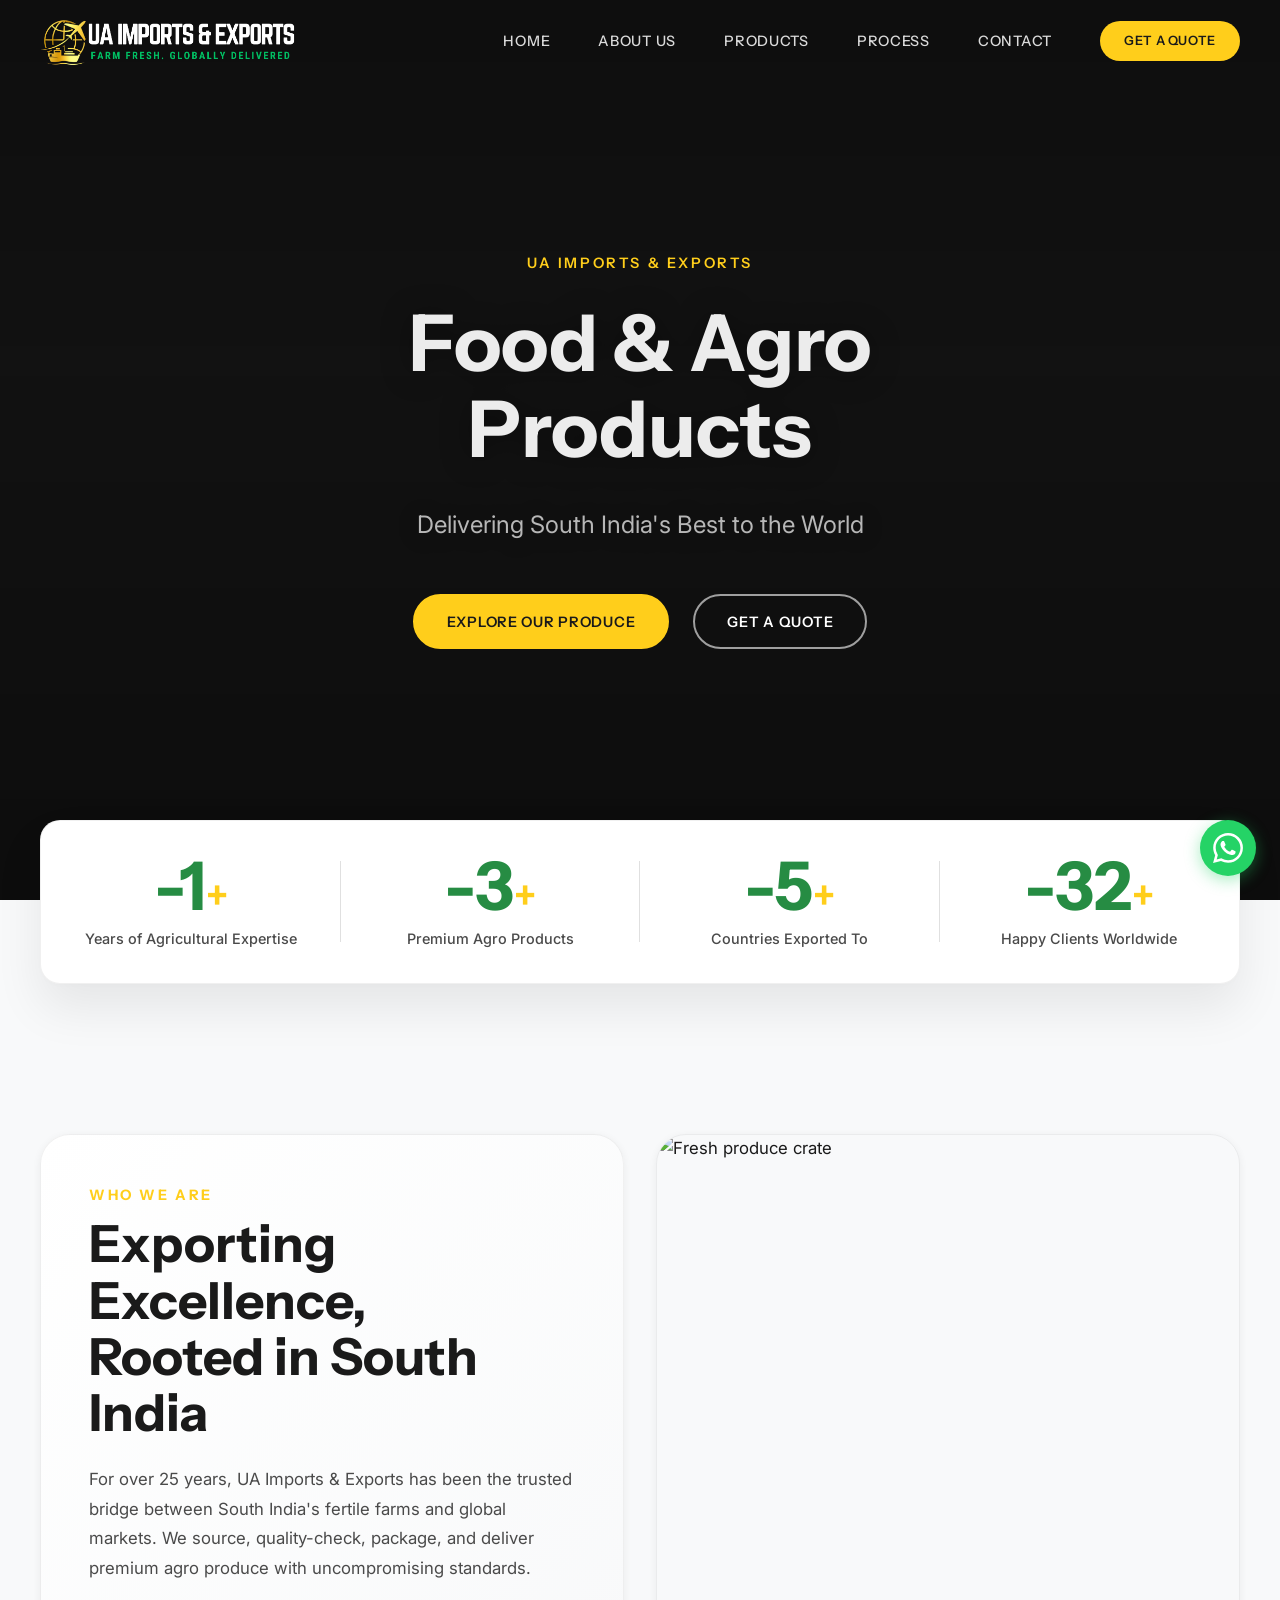
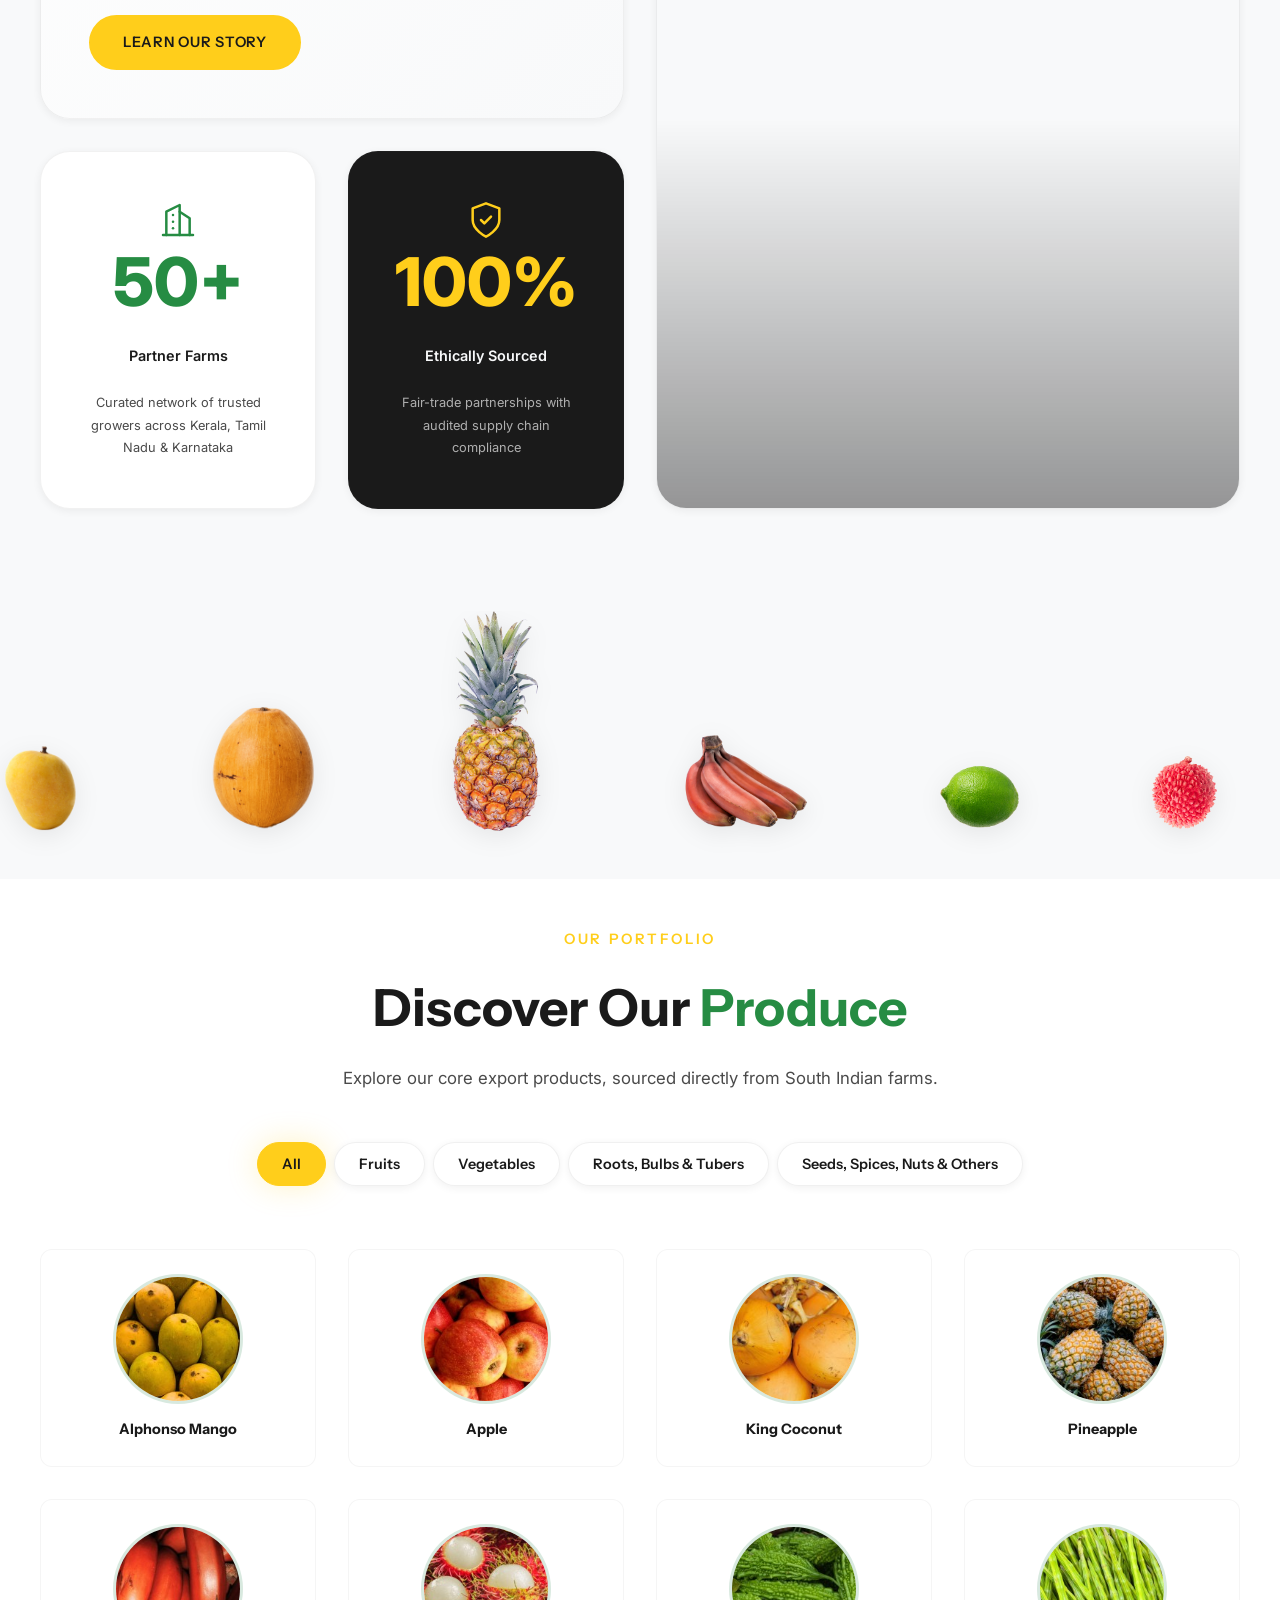
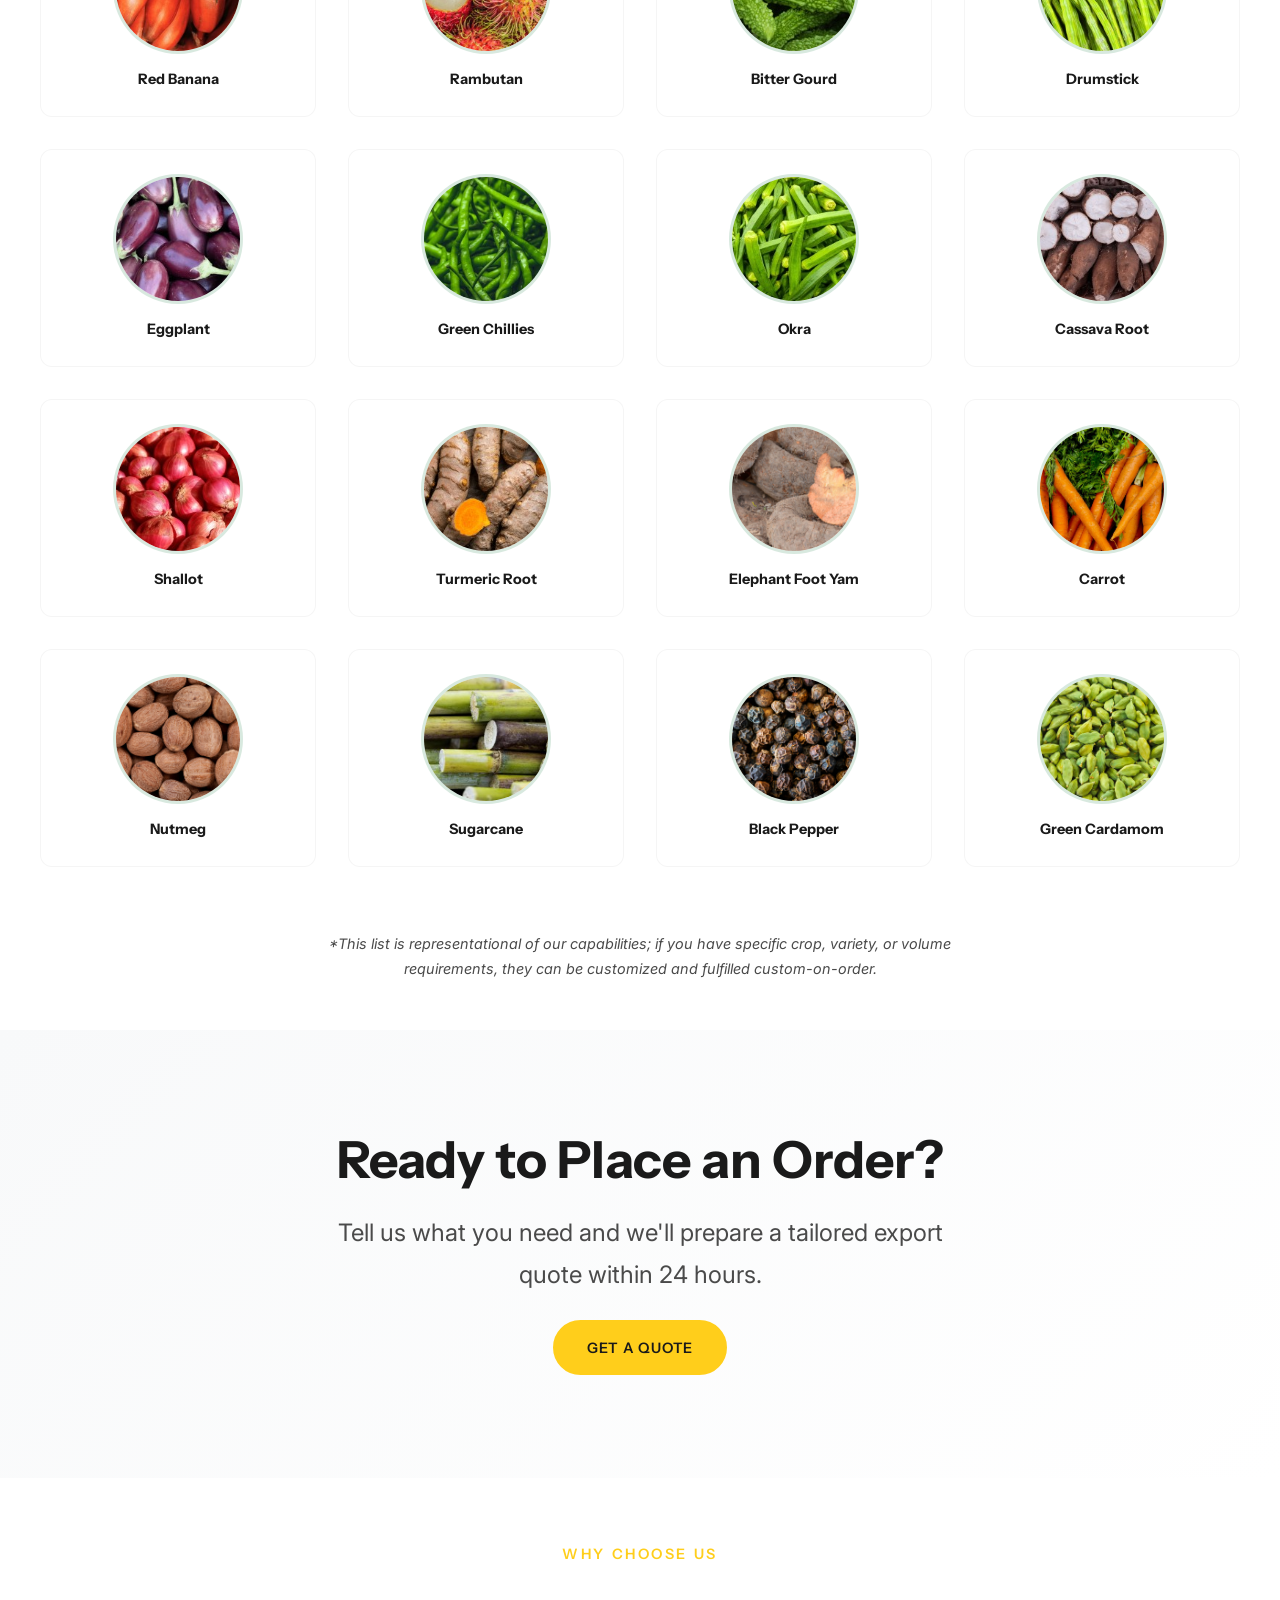
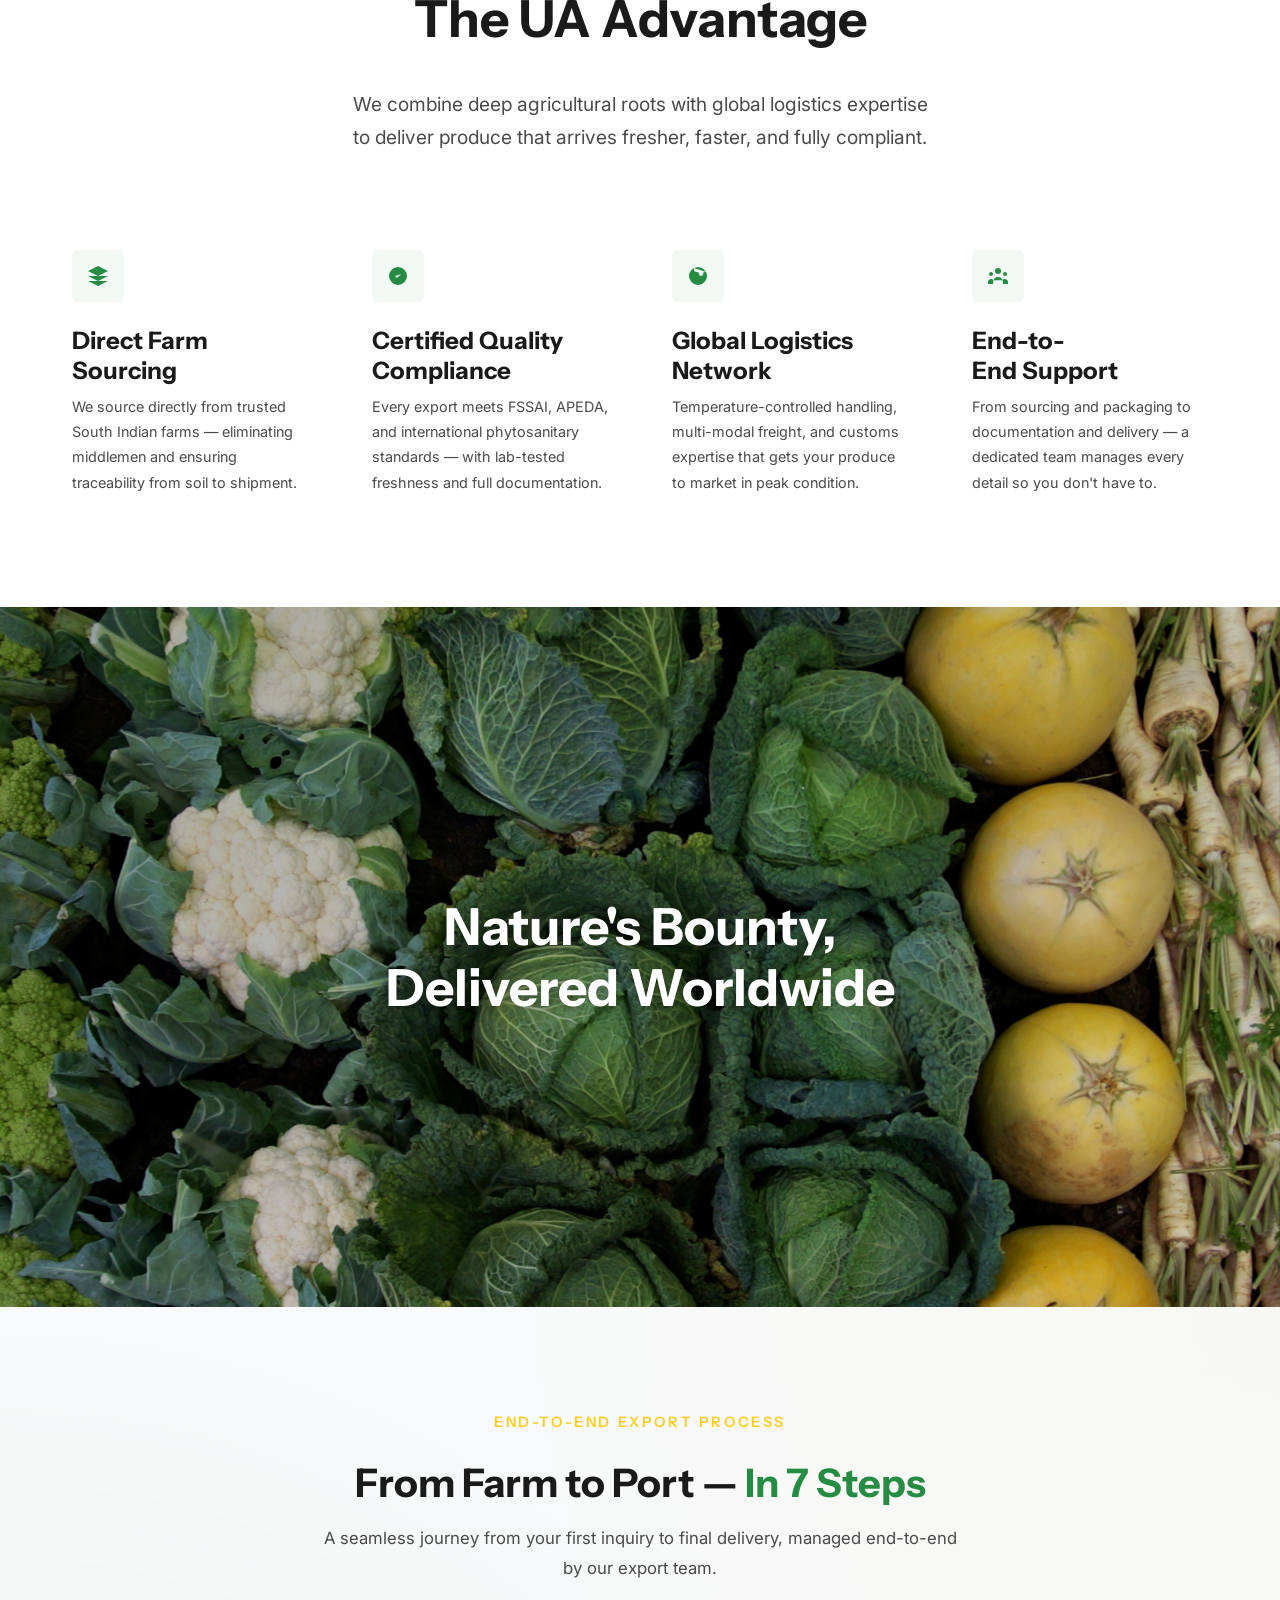
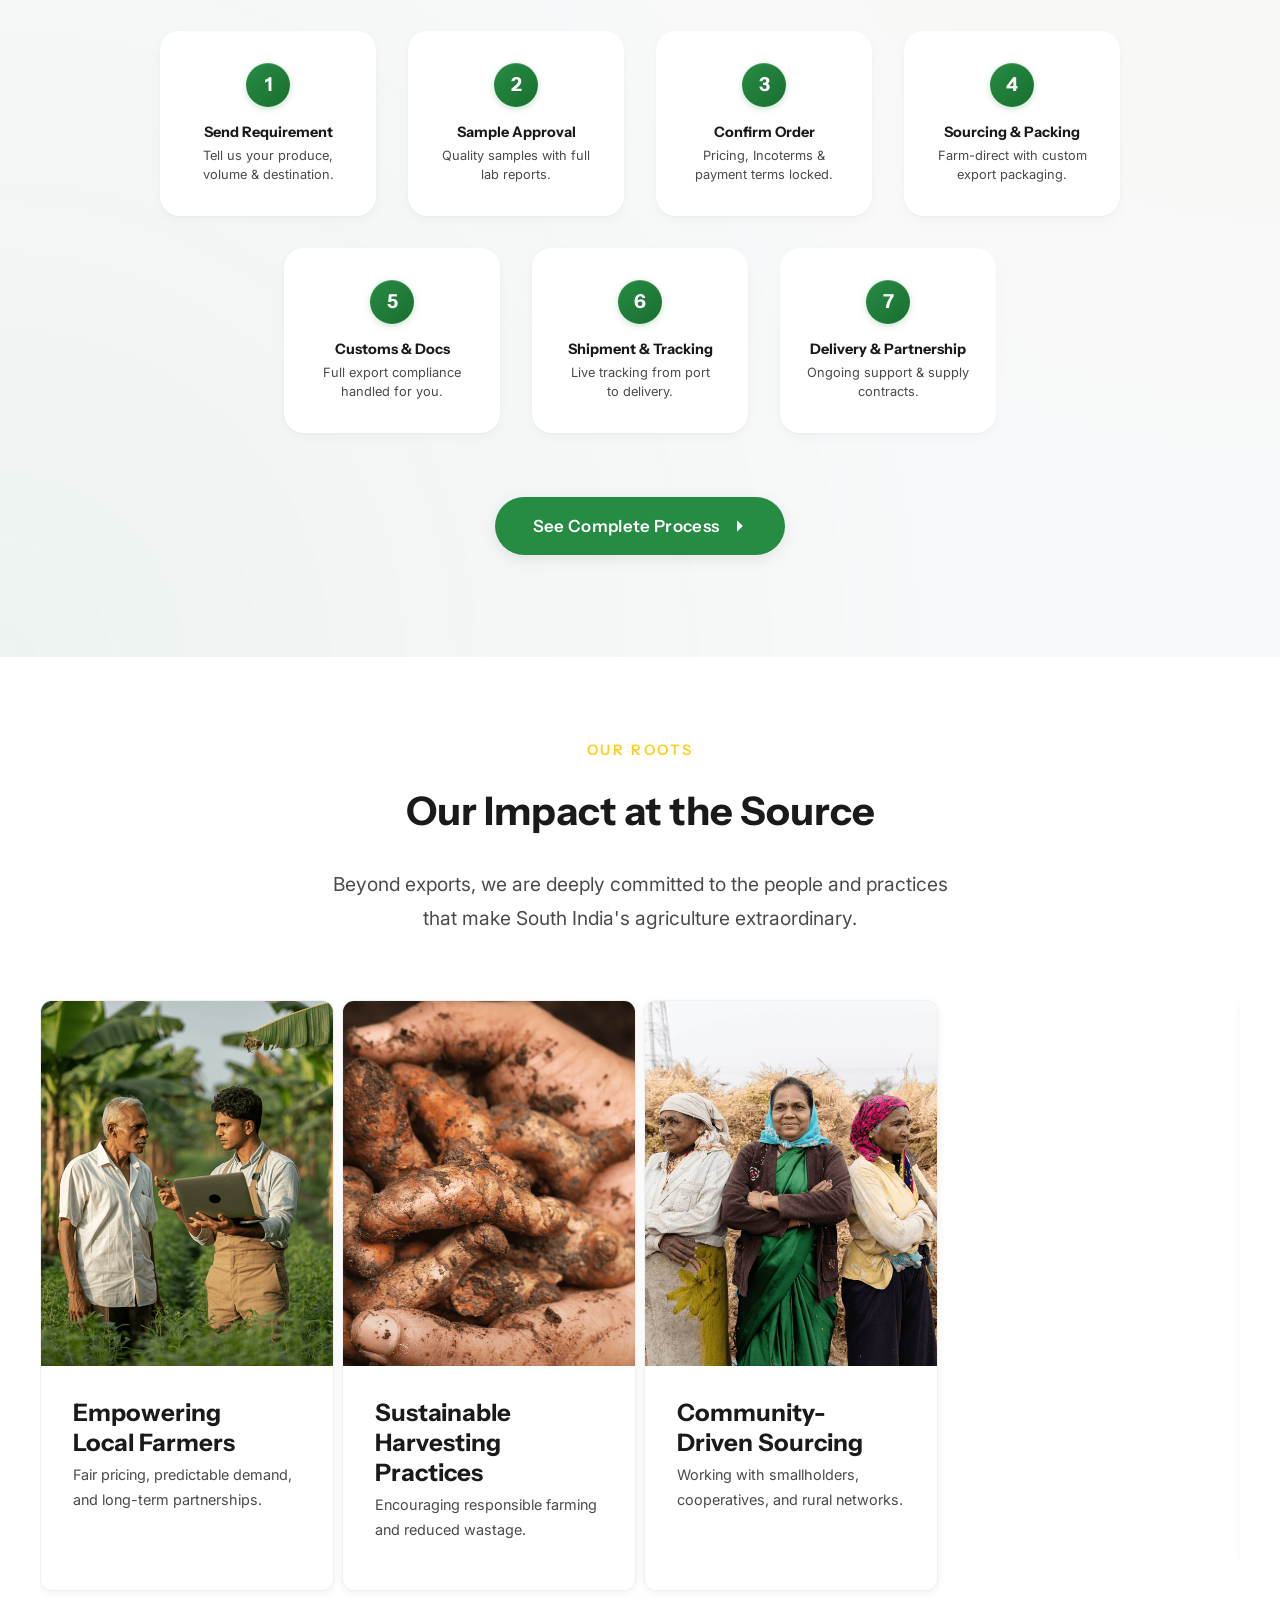
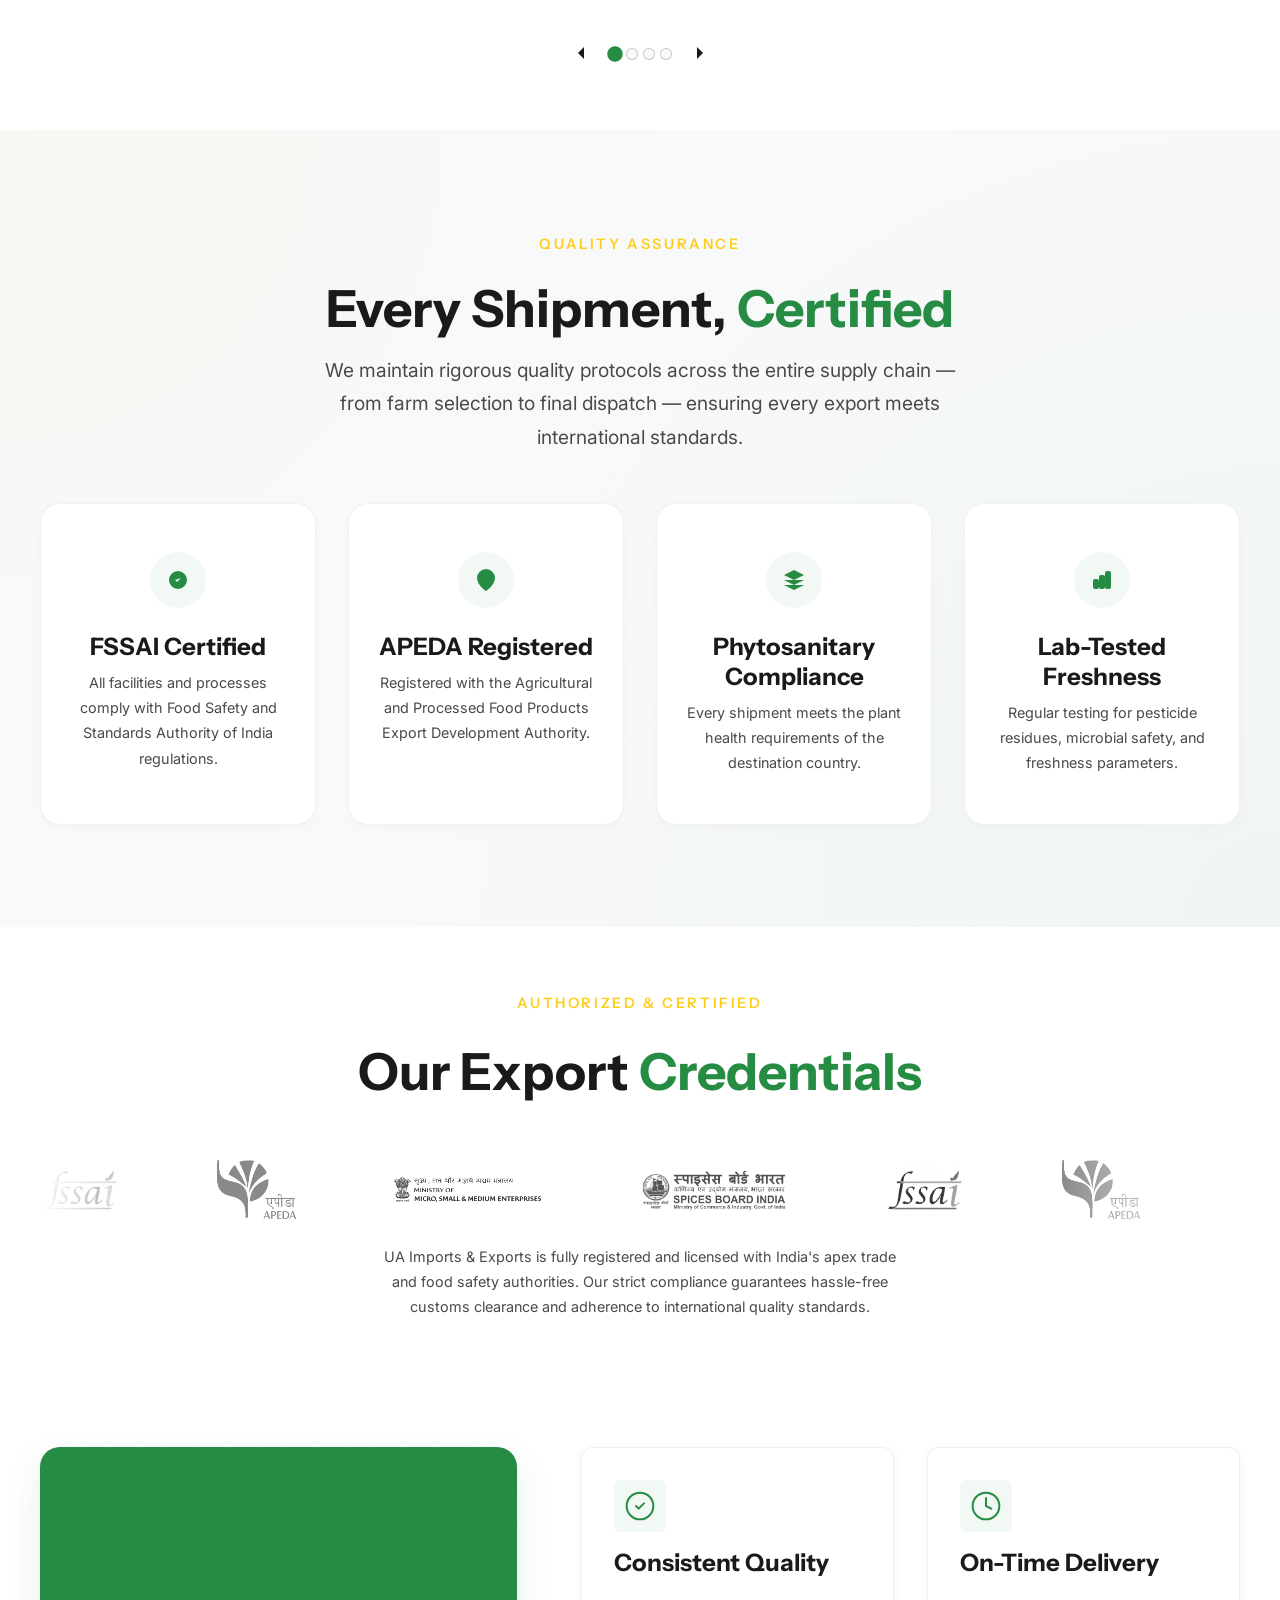
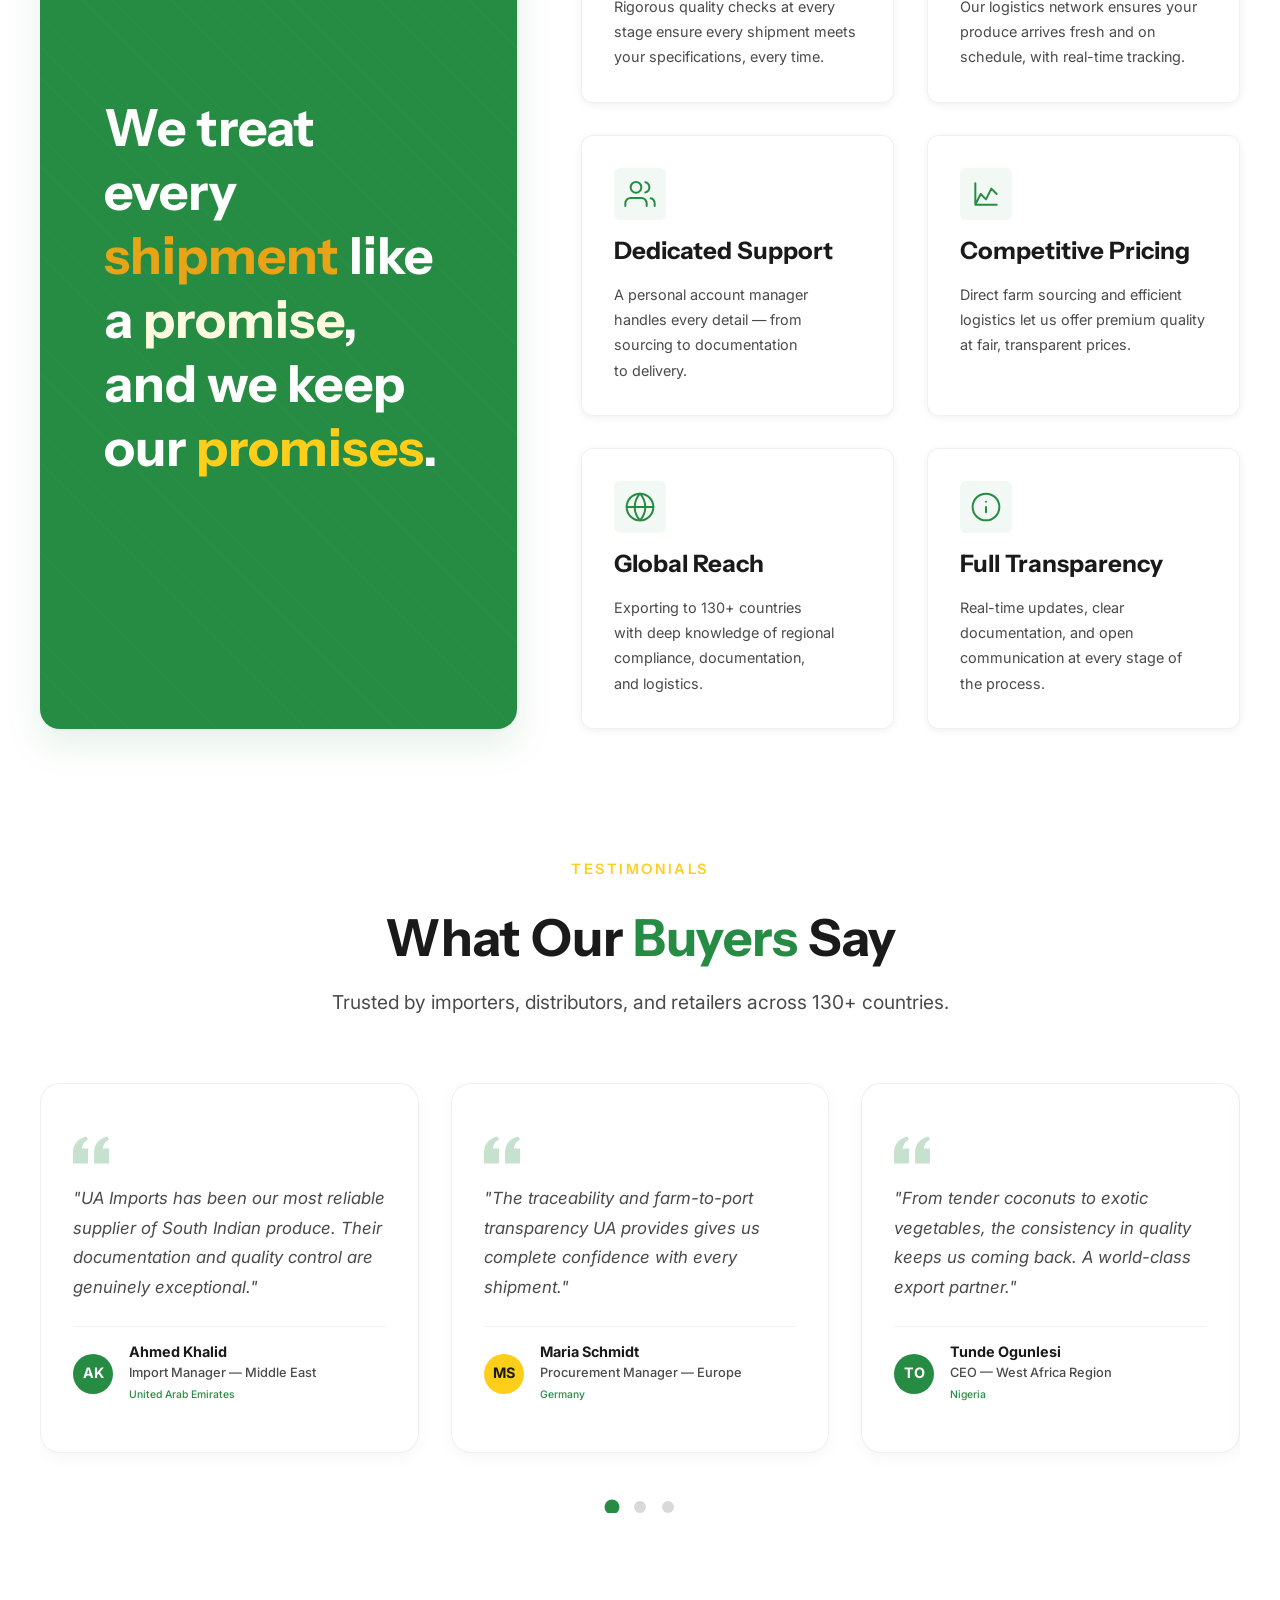
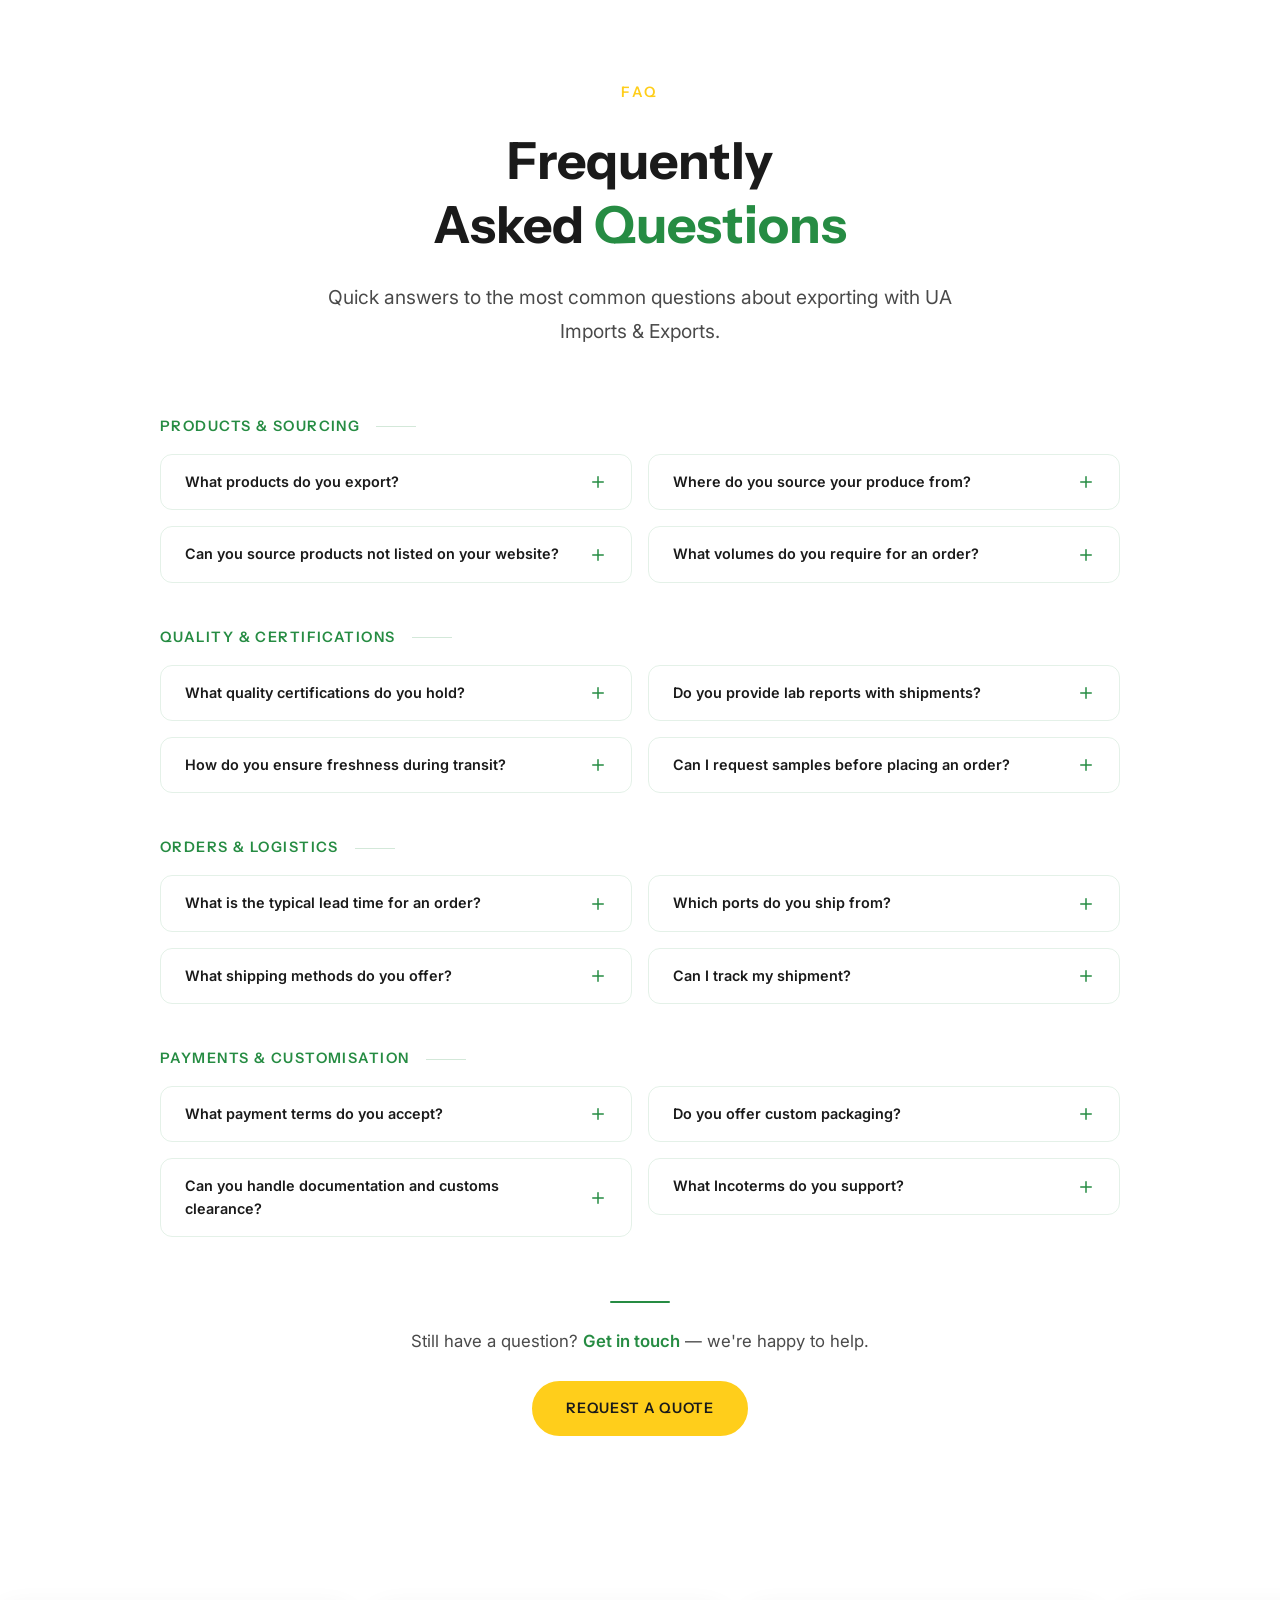
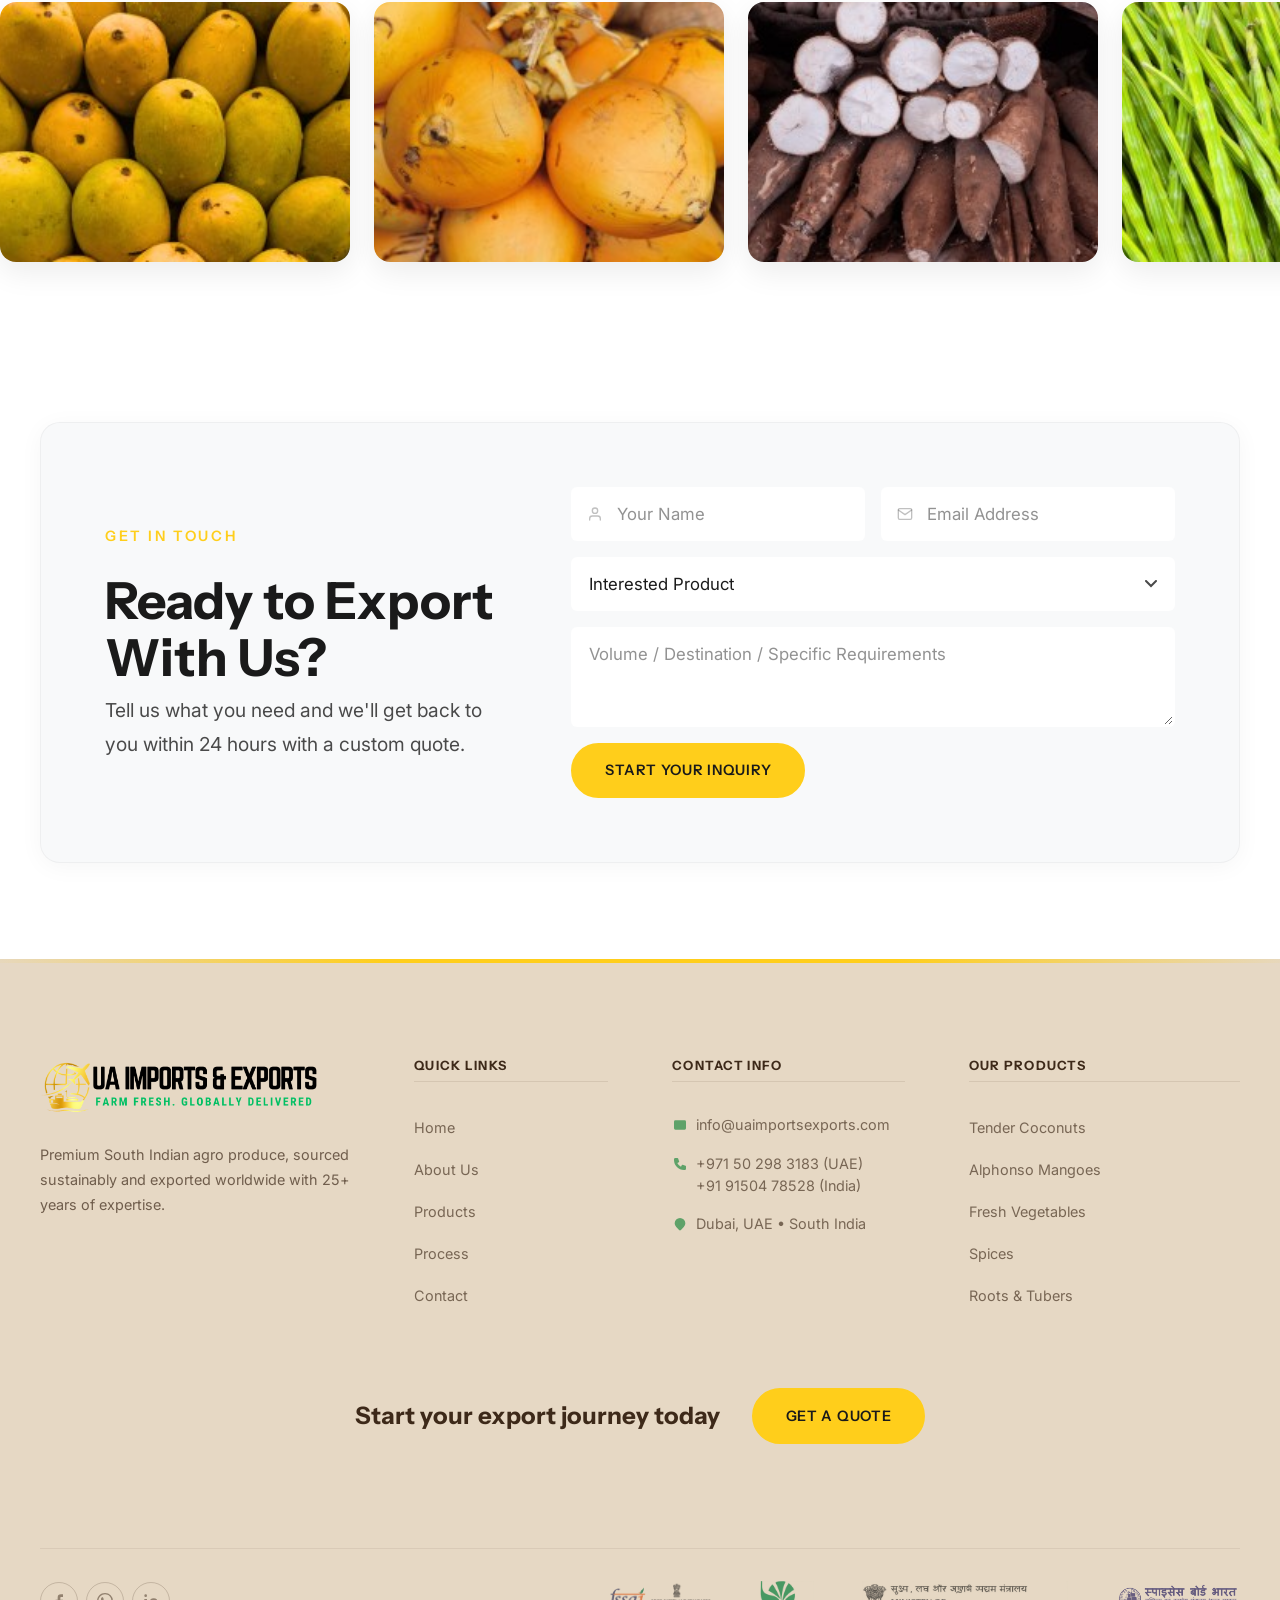
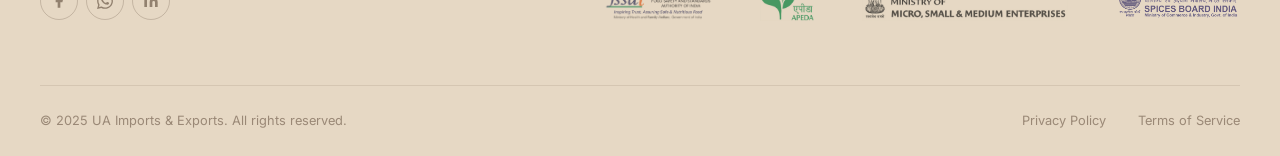
==== index.html @ 5ddc9fc9 "Add new bento section hero images and update copywriting/alt tags in index.html storytelling section" ====
<!DOCTYPE html>
<html lang="en">
<head>
  <meta charset="UTF-8">
  <meta name="viewport" content="width=device-width, initial-scale=1.0">
  <meta http-equiv="X-UA-Compatible" content="ie=edge">

  <!-- SEO Meta -->
  <title>UA Imports & Exports — Farm Fresh. Globally Delivered.</title>
  <meta name="description" content="Delivering South India's finest agro produce to the world. Premium Tender Coconuts, Cassava, Alphonso Mangoes, Drumsticks, and Shallots — FSSAI & APEDA compliant, export-ready.">
  <meta name="keywords" content="agro exports, Indian produce, tender coconuts, cassava, alphonso mangoes, drumsticks, shallots, FSSAI, APEDA, export, import, South India">
  <meta name="author" content="UA Imports & Exports">
  <meta name="robots" content="index, follow">

  <!-- Open Graph -->
  <meta property="og:type" content="website">
  <meta property="og:title" content="UA Imports & Exports — Farm Fresh. Globally Delivered.">
  <meta property="og:description" content="Delivering South India's finest agro produce to the world. FSSAI & APEDA compliant sourcing of Tender Coconuts, Cassava, Mangoes, and more.">
  <meta property="og:image" content="assets/images/Preview%20Images/index-preview.png">
  <meta property="og:url" content="https://www.uaimportsexports.com">
  <meta property="og:site_name" content="UA Imports & Exports">

  <!-- Favicon -->
  <link rel="icon" type="image/svg+xml" href="assets/images/favicon.svg">
  <link rel="alternate icon" type="image/png" href="assets/images/logo/logo-symbol.png">

  <!-- Google Fonts -->
  <link rel="preconnect" href="https://fonts.googleapis.com">
  <link rel="preconnect" href="https://fonts.gstatic.com" crossorigin>
  <link href="https://fonts.googleapis.com/css2?family=Instrument+Sans:ital,wght@0,400;0,500;0,600;0,700;1,400;1,500;1,600;1,700&family=Inter:wght@300;400;500;600;700;800&display=swap" rel="stylesheet">

  <!-- CSS (consolidated for performance) -->
  <link rel="stylesheet" href="css/styles.css">

</head>
<body>

  <!-- ============================================================
       SECTION 1: Navigation
       ============================================================ -->
  <nav class="navbar" id="navbar" role="navigation" aria-label="Main Navigation">
    <div class="navbar__inner">
      <!-- Logo -->
      <a href="index.html" class="navbar__logo" aria-label="UA Imports & Exports — Home">
        <img src="assets/images/logo/UA Imports & Exports Header Logo.png" alt="UA Imports & Exports Logo" class="navbar__logo-img" width="48" height="48">
      </a>

      <!-- Desktop Nav Links & CTA -->
      <div class="navbar__links">
        <a href="index.html" class="navbar__link active">Home</a>
        <a href="about.html" class="navbar__link">About Us</a>
        <a href="products.html" class="navbar__link">Products</a>
        <a href="process.html" class="navbar__link">Process</a>
        <a href="contact.html" class="navbar__link">Contact</a>
        <a href="contact.html" class="navbar__cta">Get A Quote</a>
      </div>

      <!-- Hamburger -->
      <button class="navbar__hamburger" id="navbar-hamburger" aria-label="Toggle Menu" aria-expanded="false">
        <span></span>
        <span></span>
        <span></span>
      </button>
    </div>

    <!-- Mobile Overlay -->
    <div class="navbar__mobile-overlay" id="navbar-mobile-overlay">
      <a href="index.html" class="navbar__link active">Home</a>
      <a href="about.html" class="navbar__link">About Us</a>
      <a href="products.html" class="navbar__link">Products</a>
      <a href="process.html" class="navbar__link">Process</a>
      <a href="contact.html" class="navbar__link">Contact</a>
      <a href="contact.html" class="navbar__cta">Get A Quote</a>
    </div>
  </nav>

  <!-- ============================================================
       SECTION: Cinematic Hero
       ============================================================ -->
  <section class="hero" id="hero" aria-label="Hero">
    <div class="hero__video-container">
      <video class="hero__video" muted playsinline aria-hidden="true" preload="auto">
        <source src="assets/videos/hero/Alphonso Mango.mp4" type="video/mp4">
      </video>
      <video class="hero__video" muted playsinline aria-hidden="true" preload="auto">
        <source src="assets/videos/hero/Cassava Root.mp4" type="video/mp4">
      </video>
      <video class="hero__video" muted playsinline aria-hidden="true" preload="auto">
        <source src="assets/videos/hero/King Tender Coconut.mp4" type="video/mp4">
      </video>
      <video class="hero__video" muted playsinline aria-hidden="true" preload="auto">
        <source src="assets/videos/hero/Shallots.mp4" type="video/mp4">
      </video>
      <video class="hero__video" muted playsinline aria-hidden="true" preload="auto">
        <source src="assets/videos/hero/Spices.mp4" type="video/mp4">
      </video>
      <video class="hero__video" muted playsinline aria-hidden="true" preload="auto">
        <source src="assets/videos/hero/Coffee Beans.mp4" type="video/mp4">
      </video>
      <video class="hero__video" muted playsinline aria-hidden="true" preload="auto">
        <source src="assets/videos/hero/Oranges.mp4" type="video/mp4">
      </video>
      <video class="hero__video" muted playsinline aria-hidden="true" preload="auto">
        <source src="assets/videos/hero/Spices 2.mp4" type="video/mp4">
      </video>
      <video class="hero__video" muted playsinline aria-hidden="true" preload="auto">
        <source src="assets/videos/hero/Drumsticks.mp4" type="video/mp4">
      </video>
      <video class="hero__video" muted playsinline aria-hidden="true" preload="auto">
        <source src="assets/videos/hero/Sugarcane.mp4" type="video/mp4">
      </video>
      <video class="hero__video" muted playsinline aria-hidden="true" preload="auto">
        <source src="assets/videos/hero/Almonds.mp4" type="video/mp4">
      </video>
      <video class="hero__video" muted playsinline aria-hidden="true" preload="auto">
        <source src="assets/videos/hero/Cashew Nuts.mp4" type="video/mp4">
      </video>
      <video class="hero__video" muted playsinline aria-hidden="true" preload="auto">
        <source src="assets/videos/hero/Cardamom.mp4" type="video/mp4">
      </video>
      <video class="hero__video" muted playsinline aria-hidden="true" preload="auto">
        <source src="assets/videos/hero/Tea Leaves.mp4" type="video/mp4">
      </video>
      <video class="hero__video" muted playsinline aria-hidden="true" preload="auto">
        <source src="assets/videos/hero/Rice.mp4" type="video/mp4">
      </video>
    </div>
    <div class="hero__overlay" aria-hidden="true"></div>
    <div class="hero__content">
      <p class="hero__eyebrow">UA Imports & Exports</p>
      <h1 class="hero__title">Food &amp; Agro Products</h1>
      <p class="hero__subtitle">Delivering South India's Best to the World</p>
      <div class="hero__buttons">
        <a href="products.html" class="btn btn--primary">Explore Our Produce</a>
        <a href="contact.html" class="btn btn--outline">Get A Quote</a>
      </div>
    </div>
  </section>

  <!-- ============================================================
       SECTION: Key Statistics
       ============================================================ -->
  <section class="stats-bar" id="stats-bar" aria-label="Key Statistics">
    <div class="container">
      <div class="stats-bar__grid">
        <div class="stats-bar__item">
          <p class="stats-bar__number"><span class="stats-count" data-target="25">25</span><span class="stats-suffix">+</span></p>
          <p class="stats-bar__label">Years of Agricultural Expertise</p>
        </div>
        <div class="stats-bar__item">
          <p class="stats-bar__number"><span class="stats-count" data-target="75">75</span><span class="stats-suffix">+</span></p>
          <p class="stats-bar__label">Premium Agro Products</p>
        </div>
        <div class="stats-bar__item">
          <p class="stats-bar__number"><span class="stats-count" data-target="130">130</span><span class="stats-suffix">+</span></p>
          <p class="stats-bar__label">Countries Exported To</p>
        </div>
        <div class="stats-bar__item">
          <p class="stats-bar__number"><span class="stats-count" data-target="850">850</span><span class="stats-suffix">+</span></p>
          <p class="stats-bar__label">Happy Clients Worldwide</p>
        </div>
      </div>
    </div>
  </section>

  <!-- ============================================================
       SECTION: About Overview (Bento Box Variant)
       ============================================================ -->
  <section class="about-bento section" id="about-bento" aria-label="Our Heritage & Standards">
    <div class="container">
      <div class="about-bento__grid">
        
        <!-- Tile 1: Main Text -->
        <div class="bento-tile bento-tile--text" data-reveal="fade-up">
          <p class="eyebrow">Who We Are</p>
          <h2 class="bento-heading">Exporting Excellence,<br>Rooted in South India</h2>
          <p class="bento-description">
            For over 25 years, UA Imports & Exports has been the trusted bridge between South India's fertile farms and global markets. We source, quality-check, package, and deliver premium agro produce with uncompromising standards.
          </p>
          <a href="about.html" class="btn btn--primary">Learn Our Story</a>
        </div>

        <!-- Tile 2: Hero Image -->
        <div class="bento-tile bento-tile--image" data-reveal="fade-up" data-reveal-delay="1">
          <img src="assets/images/Hero images/Produce in Crates.png" alt="Fresh produce crate" loading="lazy">
          <div class="bento-image-overlay"></div>
        </div>

        <!-- Tile 3: Info - Partner Farms -->
        <div class="bento-tile bento-tile--info" data-reveal="fade-up" data-reveal-delay="2">
          <svg class="bento-icon" viewBox="0 0 24 24" fill="none" stroke="currentColor" stroke-width="1.5" stroke-linecap="round" stroke-linejoin="round"><path d="M3 21h18"/><path d="M5 21V7l8-4v18"/><path d="M19 21V11l-6-4"/><path d="M9 9h.01"/><path d="M9 13h.01"/><path d="M9 17h.01"/></svg>
          <p class="info-number">50+</p>
          <p class="info-label">Partner Farms</p>
          <p class="info-desc">Curated network of trusted growers across Kerala, Tamil Nadu &amp; Karnataka</p>
        </div>

        <!-- Tile 4: Info - Ethically Sourced -->
        <div class="bento-tile bento-tile--info bento-tile--cert" data-reveal="fade-up" data-reveal-delay="3">
          <svg class="bento-icon" viewBox="0 0 24 24" fill="none" stroke="currentColor" stroke-width="1.5" stroke-linecap="round" stroke-linejoin="round"><path d="M12 22s8-4 8-10V5l-8-3-8 3v7c0 6 8 10 8 10z"/><path d="M9 12l2 2 4-4"/></svg>
          <p class="info-number">100%</p>
          <p class="info-label">Ethically Sourced</p>
          <p class="info-desc">Fair-trade partnerships with audited supply chain compliance</p>
        </div>

      </div>
    </div>
  </section>

  <!-- ============================================================
       SECTION: Produce Marquee — Edge-to-Edge Floating Gallery
       ============================================================ -->
  <section class="produce-marquee section" id="produce-marquee" aria-label="Fresh Produce Gallery">
    <div class="produce-marquee__track">
      <div class="produce-marquee__group">
        <img src="assets/images/Marquee Produce Images/Alphonso Mango.png" alt="Alphonso Mango" loading="lazy" data-size="sm">
        <img src="assets/images/Marquee Produce Images/King Coconut.png" alt="King Coconut" loading="lazy" data-size="xl">
        <img src="assets/images/Marquee Produce Images/Pineapple.png" alt="Pineapple" loading="lazy" data-size="xxl">
        <img src="assets/images/Marquee Produce Images/Red Banana.png" alt="Red Banana" loading="lazy" data-size="md">
        <img src="assets/images/Marquee Produce Images/Sweet Lime.png" alt="Sweet Lime" loading="lazy" data-size="sm">
        <img src="assets/images/Marquee Produce Images/Litchi.png" alt="Litchi" loading="lazy" data-size="sm">
        <img src="assets/images/Marquee Produce Images/Dragon Fruit.png" alt="Dragon Fruit" loading="lazy" data-size="xl">
        <img src="assets/images/Marquee Produce Images/Mangosteen.png" alt="Mangosteen" loading="lazy" data-size="md">
        <img src="assets/images/Marquee Produce Images/Jackfruit.png" alt="Jackfruit" loading="lazy" data-size="xl">
        <img src="assets/images/Marquee Produce Images/Cassava Root.png" alt="Cassava Root" loading="lazy" data-size="md">
        <img src="assets/images/Marquee Produce Images/Shallots.png" alt="Shallots" loading="lazy" data-size="sm">
        <img src="assets/images/Marquee Produce Images/Ginger.png" alt="Ginger" loading="lazy" data-size="sm">
        <img src="assets/images/Marquee Produce Images/Sweet Potato.png" alt="Sweet Potato" loading="lazy" data-size="sm">
        <img src="assets/images/Marquee Produce Images/Potato.png" alt="Potato" loading="lazy" data-size="xs">
        <img src="assets/images/Marquee Produce Images/Tomato.png" alt="Tomato" loading="lazy" data-size="sm">
        <img src="assets/images/Marquee Produce Images/Beetroot.png" alt="Beetroot" loading="lazy" data-size="sm">
        <img src="assets/images/Marquee Produce Images/Okra.png" alt="Okra" loading="lazy" data-size="sm">
        <img src="assets/images/Marquee Produce Images/Eggplant.png" alt="Eggplant" loading="lazy" data-size="xs">
        <img src="assets/images/Marquee Produce Images/Bitter Gourd.png" alt="Bitter Gourd" loading="lazy" data-size="xs">
        <img src="assets/images/Marquee Produce Images/Capsicum.png" alt="Capsicum" loading="lazy" data-size="md">
      </div>
      <div class="produce-marquee__group" aria-hidden="true">
        <img src="assets/images/Marquee Produce Images/Alphonso Mango.png" alt="" loading="lazy" data-size="sm">
        <img src="assets/images/Marquee Produce Images/King Coconut.png" alt="" loading="lazy" data-size="xl">
        <img src="assets/images/Marquee Produce Images/Pineapple.png" alt="" loading="lazy" data-size="xxl">
        <img src="assets/images/Marquee Produce Images/Red Banana.png" alt="" loading="lazy" data-size="md">
        <img src="assets/images/Marquee Produce Images/Sweet Lime.png" alt="" loading="lazy" data-size="sm">
        <img src="assets/images/Marquee Produce Images/Litchi.png" alt="" loading="lazy" data-size="sm">
        <img src="assets/images/Marquee Produce Images/Dragon Fruit.png" alt="" loading="lazy" data-size="xl">
        <img src="assets/images/Marquee Produce Images/Mangosteen.png" alt="" loading="lazy" data-size="md">
        <img src="assets/images/Marquee Produce Images/Jackfruit.png" alt="" loading="lazy" data-size="xl">
        <img src="assets/images/Marquee Produce Images/Cassava Root.png" alt="" loading="lazy" data-size="md">
        <img src="assets/images/Marquee Produce Images/Shallots.png" alt="" loading="lazy" data-size="sm">
        <img src="assets/images/Marquee Produce Images/Ginger.png" alt="" loading="lazy" data-size="sm">
        <img src="assets/images/Marquee Produce Images/Sweet Potato.png" alt="" loading="lazy" data-size="sm">
        <img src="assets/images/Marquee Produce Images/Potato.png" alt="" loading="lazy" data-size="xs">
        <img src="assets/images/Marquee Produce Images/Tomato.png" alt="" loading="lazy" data-size="sm">
        <img src="assets/images/Marquee Produce Images/Beetroot.png" alt="" loading="lazy" data-size="sm">
        <img src="assets/images/Marquee Produce Images/Okra.png" alt="" loading="lazy" data-size="sm">
        <img src="assets/images/Marquee Produce Images/Eggplant.png" alt="" loading="lazy" data-size="xs">
        <img src="assets/images/Marquee Produce Images/Bitter Gourd.png" alt="" loading="lazy" data-size="xs">
        <img src="assets/images/Marquee Produce Images/Capsicum.png" alt="" loading="lazy" data-size="md">
      </div>
    </div>
  </section>

  <!-- ============================================================
       SECTION: Product Showcase
       ============================================================ -->
  <section class="product-showcase section" id="product-showcase" aria-label="Our Export Products">
    <div class="container">
      <div class="product-showcase__header" data-reveal="fade-up">
        <p class="eyebrow">Our Portfolio</p>
        <h2 class="section-heading">Discover Our <span class="highlight">Produce</span></h2>
        <p class="product-showcase__subtitle">Explore our core export products, sourced directly from South Indian farms.</p>
      </div>

      <!-- Filters -->
      <div class="product-showcase__filters" data-reveal="fade-up" data-reveal-delay="1">
        <button class="filter-btn active" data-filter="all">All</button>
        <button class="filter-btn" data-filter="fruits">Fruits</button>
        <button class="filter-btn" data-filter="vegetables">Vegetables</button>
        <button class="filter-btn" data-filter="roots">Roots, Bulbs & Tubers</button>
        <button class="filter-btn" data-filter="others">Seeds, Spices, Nuts & Others</button>
      </div>

      <!-- Grid -->
      <div class="product-showcase__grid" id="product-grid" data-reveal="fade-up" data-reveal-delay="2">
        <!-- Alphonso Mango -->
        <div class="product-card" data-category="fruits" data-featured="true">
          <div class="product-card__image-wrapper">
            <img src="assets/images/Agro%20Produce/thumbnails/Alphonso%20Mango.jpg" alt="Alphonso Mango" class="product-card__image" loading="lazy">
          </div>
          <h3 class="product-card__name">Alphonso Mango</h3>
        </div>
        <!-- Apple -->
        <div class="product-card" data-category="fruits" data-featured="true">
          <div class="product-card__image-wrapper">
            <img src="assets/images/Agro%20Produce/thumbnails/Apple.jpg" alt="Apple" class="product-card__image" loading="lazy">
          </div>
          <h3 class="product-card__name">Apple</h3>
        </div>
        <!-- Jackfruit -->
        <div class="product-card is-hidden fade-out" data-category="fruits" data-featured="false">
          <div class="product-card__image-wrapper">
            <img src="assets/images/Agro%20Produce/thumbnails/Jackfruit.jpg" alt="Jackfruit" class="product-card__image" loading="lazy">
          </div>
          <h3 class="product-card__name">Jackfruit</h3>
        </div>
        <!-- King Coconut -->
        <div class="product-card" data-category="fruits" data-featured="true">
          <div class="product-card__image-wrapper">
            <img src="assets/images/Agro%20Produce/thumbnails/King%20Coconut.jpg" alt="King Coconut" class="product-card__image" loading="lazy">
          </div>
          <h3 class="product-card__name">King Coconut</h3>
        </div>
        <!-- Oranges -->
        <div class="product-card is-hidden fade-out" data-category="fruits" data-featured="false">
          <div class="product-card__image-wrapper">
            <img src="assets/images/Agro%20Produce/thumbnails/Oranges.jpg" alt="Oranges" class="product-card__image" loading="lazy">
          </div>
          <h3 class="product-card__name">Oranges</h3>
        </div>
        <!-- Papaya -->
        <div class="product-card is-hidden fade-out" data-category="fruits" data-featured="false">
          <div class="product-card__image-wrapper">
            <img src="assets/images/Agro%20Produce/thumbnails/Papaya.jpg" alt="Papaya" class="product-card__image" loading="lazy">
          </div>
          <h3 class="product-card__name">Papaya</h3>
        </div>
        <!-- Pineapple -->
        <div class="product-card" data-category="fruits" data-featured="true">
          <div class="product-card__image-wrapper">
            <img src="assets/images/Agro%20Produce/thumbnails/Pineapple.jpg" alt="Pineapple" class="product-card__image" loading="lazy">
          </div>
          <h3 class="product-card__name">Pineapple</h3>
        </div>
        <!-- Sweet Lime -->
        <div class="product-card is-hidden fade-out" data-category="fruits" data-featured="false">
          <div class="product-card__image-wrapper">
            <img src="assets/images/Agro%20Produce/thumbnails/Sweet%20Lime.jpg" alt="Sweet Lime" class="product-card__image" loading="lazy">
          </div>
          <h3 class="product-card__name">Sweet Lime</h3>
        </div>
        <!-- Red Banana -->
        <div class="product-card" data-category="fruits" data-featured="true">
          <div class="product-card__image-wrapper">
            <img src="assets/images/Agro%20Produce/thumbnails/Red%20Banana.jpg" alt="Red Banana" class="product-card__image" loading="lazy">
          </div>
          <h3 class="product-card__name">Red Banana</h3>
        </div>
        <!-- Litchi -->
        <div class="product-card is-hidden fade-out" data-category="fruits" data-featured="false">
          <div class="product-card__image-wrapper">
            <img src="assets/images/Agro%20Produce/thumbnails/Litchi.jpg" alt="Litchi" class="product-card__image" loading="lazy">
          </div>
          <h3 class="product-card__name">Litchi</h3>
        </div>
        <!-- Pomegranate -->
        <div class="product-card is-hidden fade-out" data-category="fruits" data-featured="false">
          <div class="product-card__image-wrapper">
            <img src="assets/images/Agro%20Produce/thumbnails/Pomegranate.jpg" alt="Pomegranate" class="product-card__image" loading="lazy">
          </div>
          <h3 class="product-card__name">Pomegranate</h3>
        </div>
        <!-- Green Grapes -->
        <div class="product-card is-hidden fade-out" data-category="fruits" data-featured="false">
          <div class="product-card__image-wrapper">
            <img src="assets/images/Agro%20Produce/thumbnails/Green%20Grapes.jpg" alt="Green Grapes" class="product-card__image" loading="lazy">
          </div>
          <h3 class="product-card__name">Green Grapes</h3>
        </div>
        <!-- Black Grapes -->
        <div class="product-card is-hidden fade-out" data-category="fruits" data-featured="false">
          <div class="product-card__image-wrapper">
            <img src="assets/images/Agro%20Produce/thumbnails/Black%20Grapes.jpg" alt="Black Grapes" class="product-card__image" loading="lazy">
          </div>
          <h3 class="product-card__name">Black Grapes</h3>
        </div>
        <!-- Guava -->
        <div class="product-card is-hidden fade-out" data-category="fruits" data-featured="false">
          <div class="product-card__image-wrapper">
            <img src="assets/images/Agro%20Produce/thumbnails/Guava.jpg" alt="Guava" class="product-card__image" loading="lazy">
          </div>
          <h3 class="product-card__name">Guava</h3>
        </div>
        <!-- Sapota -->
        <div class="product-card is-hidden fade-out" data-category="fruits" data-featured="false">
          <div class="product-card__image-wrapper">
            <img src="assets/images/Agro%20Produce/thumbnails/Sapota.jpg" alt="Sapota" class="product-card__image" loading="lazy">
          </div>
          <h3 class="product-card__name">Sapota</h3>
        </div>
        <!-- Custard Apple -->
        <div class="product-card is-hidden fade-out" data-category="fruits" data-featured="false">
          <div class="product-card__image-wrapper">
            <img src="assets/images/Agro%20Produce/thumbnails/Custard%20Apple.jpg" alt="Custard Apple" class="product-card__image" loading="lazy">
          </div>
          <h3 class="product-card__name">Custard Apple</h3>
        </div>
        <!-- Mangosteen -->
        <div class="product-card is-hidden fade-out" data-category="fruits" data-featured="false">
          <div class="product-card__image-wrapper">
            <img src="assets/images/Agro%20Produce/thumbnails/Mangosteen.jpg" alt="Mangosteen" class="product-card__image" loading="lazy">
          </div>
          <h3 class="product-card__name">Mangosteen</h3>
        </div>
        <!-- Rambutan -->
        <div class="product-card" data-category="fruits" data-featured="true">
          <div class="product-card__image-wrapper">
            <img src="assets/images/Agro%20Produce/thumbnails/Rambutan.jpg" alt="Rambutan" class="product-card__image" loading="lazy">
          </div>
          <h3 class="product-card__name">Rambutan</h3>
        </div>
        <!-- Passion Fruit -->
        <div class="product-card is-hidden fade-out" data-category="fruits" data-featured="false">
          <div class="product-card__image-wrapper">
            <img src="assets/images/Agro%20Produce/thumbnails/Passion%20Fruit.jpg" alt="Passion Fruit" class="product-card__image" loading="lazy">
          </div>
          <h3 class="product-card__name">Passion Fruit</h3>
        </div>
        <!-- Dragon Fruit -->
        <div class="product-card is-hidden fade-out" data-category="fruits" data-featured="false">
          <div class="product-card__image-wrapper">
            <img src="assets/images/Agro%20Produce/thumbnails/Dragon%20Fruit.jpg" alt="Dragon Fruit" class="product-card__image" loading="lazy">
          </div>
          <h3 class="product-card__name">Dragon Fruit</h3>
        </div>
        <!-- Bitter Gourd -->
        <div class="product-card" data-category="vegetables" data-featured="true">
          <div class="product-card__image-wrapper">
            <img src="assets/images/Agro%20Produce/thumbnails/Bitter%20Gourd.jpg" alt="Bitter Gourd" class="product-card__image" loading="lazy">
          </div>
          <h3 class="product-card__name">Bitter Gourd</h3>
        </div>
        <!-- Cabbage -->
        <div class="product-card is-hidden fade-out" data-category="vegetables" data-featured="false">
          <div class="product-card__image-wrapper">
            <img src="assets/images/Agro%20Produce/thumbnails/Cabbage.jpg" alt="Cabbage" class="product-card__image" loading="lazy">
          </div>
          <h3 class="product-card__name">Cabbage</h3>
        </div>
        <!-- Corn -->
        <div class="product-card is-hidden fade-out" data-category="vegetables" data-featured="false">
          <div class="product-card__image-wrapper">
            <img src="assets/images/Agro%20Produce/thumbnails/Corn.jpg" alt="Corn" class="product-card__image" loading="lazy">
          </div>
          <h3 class="product-card__name">Corn</h3>
        </div>
        <!-- Drumstick -->
        <div class="product-card" data-category="vegetables" data-featured="true">
          <div class="product-card__image-wrapper">
            <img src="assets/images/Agro%20Produce/thumbnails/Drumstick.jpg" alt="Drumstick" class="product-card__image" loading="lazy">
          </div>
          <h3 class="product-card__name">Drumstick</h3>
        </div>
        <!-- Eggplant -->
        <div class="product-card" data-category="vegetables" data-featured="true">
          <div class="product-card__image-wrapper">
            <img src="assets/images/Agro%20Produce/thumbnails/Eggplant.jpg" alt="Eggplant" class="product-card__image" loading="lazy">
          </div>
          <h3 class="product-card__name">Eggplant</h3>
        </div>
        <!-- Long Beans -->
        <div class="product-card is-hidden fade-out" data-category="vegetables" data-featured="false">
          <div class="product-card__image-wrapper">
            <img src="assets/images/Agro%20Produce/thumbnails/Long%20Beans.jpg" alt="Long Beans" class="product-card__image" loading="lazy">
          </div>
          <h3 class="product-card__name">Long Beans</h3>
        </div>
        <!-- Capsicum -->
        <div class="product-card is-hidden fade-out" data-category="vegetables" data-featured="false">
          <div class="product-card__image-wrapper">
            <img src="assets/images/Agro%20Produce/thumbnails/Capsicum.jpg" alt="Capsicum" class="product-card__image" loading="lazy">
          </div>
          <h3 class="product-card__name">Capsicum</h3>
        </div>
        <!-- Green Chillies -->
        <div class="product-card" data-category="vegetables" data-featured="true">
          <div class="product-card__image-wrapper">
            <img src="assets/images/Agro%20Produce/thumbnails/Green%20Chillies.jpg" alt="Green Chillies" class="product-card__image" loading="lazy">
          </div>
          <h3 class="product-card__name">Green Chillies</h3>
        </div>
        <!-- Okra -->
        <div class="product-card" data-category="vegetables" data-featured="true">
          <div class="product-card__image-wrapper">
            <img src="assets/images/Agro%20Produce/thumbnails/Okra.jpg" alt="Okra" class="product-card__image" loading="lazy">
          </div>
          <h3 class="product-card__name">Okra</h3>
        </div>
        <!-- Red Onions -->
        <div class="product-card is-hidden fade-out" data-category="vegetables" data-featured="false">
          <div class="product-card__image-wrapper">
            <img src="assets/images/Agro%20Produce/thumbnails/Red%20Onion.jpg" alt="Red Onions" class="product-card__image" loading="lazy">
          </div>
          <h3 class="product-card__name">Red Onions</h3>
        </div>
        <!-- Bottle Gourd -->
        <div class="product-card is-hidden fade-out" data-category="vegetables" data-featured="false">
          <div class="product-card__image-wrapper">
            <img src="assets/images/Agro%20Produce/thumbnails/Bottle%20Gourd.jpg" alt="Bottle Gourd" class="product-card__image" loading="lazy">
          </div>
          <h3 class="product-card__name">Bottle Gourd</h3>
        </div>
        <!-- Snake Gourd -->
        <div class="product-card is-hidden fade-out" data-category="vegetables" data-featured="false">
          <div class="product-card__image-wrapper">
            <img src="assets/images/Agro%20Produce/thumbnails/Snake%20Gourd.jpg" alt="Snake Gourd" class="product-card__image" loading="lazy">
          </div>
          <h3 class="product-card__name">Snake Gourd</h3>
        </div>
        <!-- Ridge Gourd -->
        <div class="product-card is-hidden fade-out" data-category="vegetables" data-featured="false">
          <div class="product-card__image-wrapper">
            <img src="assets/images/Agro%20Produce/thumbnails/Ridge%20Gourd.jpg" alt="Ridge Gourd" class="product-card__image" loading="lazy">
          </div>
          <h3 class="product-card__name">Ridge Gourd</h3>
        </div>
        <!-- Ivy Gourd -->
        <div class="product-card is-hidden fade-out" data-category="vegetables" data-featured="false">
          <div class="product-card__image-wrapper">
            <img src="assets/images/Agro%20Produce/thumbnails/Ivy%20Gourd.jpg" alt="Ivy Gourd" class="product-card__image" loading="lazy">
          </div>
          <h3 class="product-card__name">Ivy Gourd</h3>
        </div>
        <!-- Cluster Beans -->
        <div class="product-card is-hidden fade-out" data-category="vegetables" data-featured="false">
          <div class="product-card__image-wrapper">
            <img src="assets/images/Agro%20Produce/thumbnails/Cluster%20Beans.jpg" alt="Cluster Beans" class="product-card__image" loading="lazy">
          </div>
          <h3 class="product-card__name">Cluster Beans</h3>
        </div>
        <!-- Tomato -->
        <div class="product-card is-hidden fade-out" data-category="vegetables" data-featured="false">
          <div class="product-card__image-wrapper">
            <img src="assets/images/Agro%20Produce/thumbnails/Tomato.jpg" alt="Tomato" class="product-card__image" loading="lazy">
          </div>
          <h3 class="product-card__name">Tomato</h3>
        </div>
        <!-- Cauliflower -->
        <div class="product-card is-hidden fade-out" data-category="vegetables" data-featured="false">
          <div class="product-card__image-wrapper">
            <img src="assets/images/Agro%20Produce/thumbnails/Cauliflower.jpg" alt="Cauliflower" class="product-card__image" loading="lazy">
          </div>
          <h3 class="product-card__name">Cauliflower</h3>
        </div>
        <!-- Ash Gourd -->
        <div class="product-card is-hidden fade-out" data-category="vegetables" data-featured="false">
          <div class="product-card__image-wrapper">
            <img src="assets/images/Agro%20Produce/thumbnails/Ash%20Gourd.jpg" alt="Ash Gourd" class="product-card__image" loading="lazy">
          </div>
          <h3 class="product-card__name">Ash Gourd</h3>
        </div>
        <!-- Baby Corn -->
        <div class="product-card is-hidden fade-out" data-category="vegetables" data-featured="false">
          <div class="product-card__image-wrapper">
            <img src="assets/images/Agro%20Produce/thumbnails/Baby%20Corn.jpg" alt="Baby Corn" class="product-card__image" loading="lazy">
          </div>
          <h3 class="product-card__name">Baby Corn</h3>
        </div>
        <!-- Beetroot -->
        <div class="product-card is-hidden fade-out" data-category="vegetables" data-featured="false">
          <div class="product-card__image-wrapper">
            <img src="assets/images/Agro%20Produce/thumbnails/Beetroot.jpg" alt="Beetroot" class="product-card__image" loading="lazy">
          </div>
          <h3 class="product-card__name">Beetroot</h3>
        </div>
        <!-- Cassava Root -->
        <div class="product-card" data-category="roots" data-featured="true">
          <div class="product-card__image-wrapper">
            <img src="assets/images/Agro%20Produce/thumbnails/Cassava%20Root.jpg" alt="Cassava Root" class="product-card__image" loading="lazy">
          </div>
          <h3 class="product-card__name">Cassava Root</h3>
        </div>
        <!-- Ginger -->
        <div class="product-card is-hidden fade-out" data-category="roots" data-featured="false">
          <div class="product-card__image-wrapper">
            <img src="assets/images/Agro%20Produce/thumbnails/Ginger.jpg" alt="Ginger" class="product-card__image" loading="lazy">
          </div>
          <h3 class="product-card__name">Ginger</h3>
        </div>
        <!-- Shallot -->
        <div class="product-card" data-category="roots" data-featured="true">
          <div class="product-card__image-wrapper">
            <img src="assets/images/Agro%20Produce/thumbnails/Shallots.jpg" alt="Shallot" class="product-card__image" loading="lazy">
          </div>
          <h3 class="product-card__name">Shallot</h3>
        </div>
        <!-- Turmeric Root -->
        <div class="product-card" data-category="roots" data-featured="true">
          <div class="product-card__image-wrapper">
            <img src="assets/images/Agro%20Produce/thumbnails/Turmeric%20Root.jpg" alt="Turmeric Root" class="product-card__image" loading="lazy">
          </div>
          <h3 class="product-card__name">Turmeric Root</h3>
        </div>
        <!-- Elephant Foot Yam -->
        <div class="product-card" data-category="roots" data-featured="true">
          <div class="product-card__image-wrapper">
            <img src="assets/images/Roots%20%26%20Tubers/Elephant%20Foot%20Yam.png" alt="Elephant Foot Yam" class="product-card__image" loading="lazy">
          </div>
          <h3 class="product-card__name">Elephant Foot Yam</h3>
        </div>
        <!-- Colocasia -->
        <div class="product-card is-hidden fade-out" data-category="roots" data-featured="false">
          <div class="product-card__image-wrapper">
            <img src="assets/images/Roots%20%26%20Tubers/Colocasia.png" alt="Colocasia" class="product-card__image" loading="lazy">
          </div>
          <h3 class="product-card__name">Colocasia</h3>
        </div>
        <!-- Sweet Potato -->
        <div class="product-card is-hidden fade-out" data-category="roots" data-featured="false">
          <div class="product-card__image-wrapper">
            <img src="assets/images/Roots%20%26%20Tubers/Sweet%20Potato.png" alt="Sweet Potato" class="product-card__image" loading="lazy">
          </div>
          <h3 class="product-card__name">Sweet Potato</h3>
        </div>
        <!-- Purple Yam -->
        <div class="product-card is-hidden fade-out" data-category="roots" data-featured="false">
          <div class="product-card__image-wrapper">
            <img src="assets/images/Roots%20%26%20Tubers/Purple%20Yam.png" alt="Purple Yam" class="product-card__image" loading="lazy">
          </div>
          <h3 class="product-card__name">Purple Yam</h3>
        </div>
        <!-- Potato -->
        <div class="product-card is-hidden fade-out" data-category="roots" data-featured="false">
          <div class="product-card__image-wrapper">
            <img src="assets/images/Roots%20%26%20Tubers/Potato.png" alt="Potato" class="product-card__image" loading="lazy">
          </div>
          <h3 class="product-card__name">Potato</h3>
        </div>
        <!-- White Radish -->
        <div class="product-card is-hidden fade-out" data-category="roots" data-featured="false">
          <div class="product-card__image-wrapper">
            <img src="assets/images/Roots%20%26%20Tubers/Radish.png" alt="White Radish" class="product-card__image" loading="lazy">
          </div>
          <h3 class="product-card__name">White Radish</h3>
        </div>
        <!-- Carrot -->
        <div class="product-card" data-category="roots" data-featured="true">
          <div class="product-card__image-wrapper">
            <img src="assets/images/Roots%20%26%20Tubers/Carrot.png" alt="Carrot" class="product-card__image" loading="lazy">
          </div>
          <h3 class="product-card__name">Carrot</h3>
        </div>
        <!-- Turnip -->
        <div class="product-card is-hidden fade-out" data-category="roots" data-featured="false">
          <div class="product-card__image-wrapper">
            <img src="assets/images/Roots%20%26%20Tubers/Turnip.png" alt="Turnip" class="product-card__image" loading="lazy">
          </div>
          <h3 class="product-card__name">Turnip</h3>
        </div>
        <!-- Arrowroot -->
        <div class="product-card is-hidden fade-out" data-category="roots" data-featured="false">
          <div class="product-card__image-wrapper">
            <img src="assets/images/Roots%20%26%20Tubers/Arrowroot.png" alt="Arrowroot" class="product-card__image" loading="lazy">
          </div>
          <h3 class="product-card__name">Arrowroot</h3>
        </div>
        <!-- Yam Bean -->
        <div class="product-card is-hidden fade-out" data-category="roots" data-featured="false">
          <div class="product-card__image-wrapper">
            <img src="assets/images/Roots%20%26%20Tubers/Yam%20Beans.png" alt="Yam Bean" class="product-card__image" loading="lazy">
          </div>
          <h3 class="product-card__name">Yam Bean</h3>
        </div>
        <!-- Baby Potatoes -->
        <div class="product-card is-hidden fade-out" data-category="roots" data-featured="false">
          <div class="product-card__image-wrapper">
            <img src="assets/images/Roots%20%26%20Tubers/Baby%20Potatoes.png" alt="Baby Potatoes" class="product-card__image" loading="lazy">
          </div>
          <h3 class="product-card__name">Baby Potatoes</h3>
        </div>
        <!-- Parsnip -->
        <div class="product-card is-hidden fade-out" data-category="roots" data-featured="false">
          <div class="product-card__image-wrapper">
            <img src="assets/images/Roots%20%26%20Tubers/Parsnip.png" alt="Parsnip" class="product-card__image" loading="lazy">
          </div>
          <h3 class="product-card__name">Parsnip</h3>
        </div>
        <!-- Galangal -->
        <div class="product-card is-hidden fade-out" data-category="roots" data-featured="false">
          <div class="product-card__image-wrapper">
            <img src="assets/images/Roots%20%26%20Tubers/Galangal.png" alt="Galangal" class="product-card__image" loading="lazy">
          </div>
          <h3 class="product-card__name">Galangal</h3>
        </div>
        <!-- Garlic -->
        <div class="product-card is-hidden fade-out" data-category="roots" data-featured="false">
          <div class="product-card__image-wrapper">
            <img src="assets/images/Roots%20%26%20Tubers/Garlic.png" alt="Garlic" class="product-card__image" loading="lazy">
          </div>
          <h3 class="product-card__name">Garlic</h3>
        </div>
        <!-- Kohlrabi -->
        <div class="product-card is-hidden fade-out" data-category="roots" data-featured="false">
          <div class="product-card__image-wrapper">
            <img src="assets/images/Roots%20%26%20Tubers/Kohlrabi.png" alt="Kohlrabi" class="product-card__image" loading="lazy">
          </div>
          <h3 class="product-card__name">Kohlrabi</h3>
        </div>
        <!-- Lotus Root -->
        <div class="product-card is-hidden fade-out" data-category="roots" data-featured="false">
          <div class="product-card__image-wrapper">
            <img src="assets/images/Roots%20%26%20Tubers/Lotus%20Root.png" alt="Lotus Root" class="product-card__image" loading="lazy">
          </div>
          <h3 class="product-card__name">Lotus Root</h3>
        </div>
        <!-- Nutmeg -->
        <div class="product-card" data-category="others" data-featured="true">
          <div class="product-card__image-wrapper">
            <img src="assets/images/Spices%20%26%20Others/Nutmeg.png" alt="Nutmeg" class="product-card__image" loading="lazy">
          </div>
          <h3 class="product-card__name">Nutmeg</h3>
        </div>
        <!-- Sugarcane -->
        <div class="product-card" data-category="others" data-featured="true">
          <div class="product-card__image-wrapper">
            <img src="assets/images/Agro%20Produce/thumbnails/Sugarcane.jpg" alt="Sugarcane" class="product-card__image" loading="lazy">
          </div>
          <h3 class="product-card__name">Sugarcane</h3>
        </div>
        <!-- Black Pepper -->
        <div class="product-card" data-category="others" data-featured="true">
          <div class="product-card__image-wrapper">
            <img src="assets/images/Spices%20%26%20Others/Black%20Pepper.png" alt="Black Pepper" class="product-card__image" loading="lazy">
          </div>
          <h3 class="product-card__name">Black Pepper</h3>
        </div>
        <!-- Green Cardamom -->
        <div class="product-card" data-category="others" data-featured="true">
          <div class="product-card__image-wrapper">
            <img src="assets/images/Spices%20%26%20Others/Green%20Cardamom.png" alt="Green Cardamom" class="product-card__image" loading="lazy">
          </div>
          <h3 class="product-card__name">Green Cardamom</h3>
        </div>
        <!-- Cloves -->
        <div class="product-card is-hidden fade-out" data-category="others" data-featured="false">
          <div class="product-card__image-wrapper">
            <img src="assets/images/Spices%20%26%20Others/Cloves.png" alt="Cloves" class="product-card__image" loading="lazy">
          </div>
          <h3 class="product-card__name">Cloves</h3>
        </div>
        <!-- Cinnamon -->
        <div class="product-card is-hidden fade-out" data-category="others" data-featured="false">
          <div class="product-card__image-wrapper">
            <img src="assets/images/Spices%20%26%20Others/Cinnamon.png" alt="Cinnamon" class="product-card__image" loading="lazy">
          </div>
          <h3 class="product-card__name">Cinnamon</h3>
        </div>
        <!-- Mace -->
        <div class="product-card is-hidden fade-out" data-category="others" data-featured="false">
          <div class="product-card__image-wrapper">
            <img src="assets/images/Spices%20%26%20Others/Mace.png" alt="Mace" class="product-card__image" loading="lazy">
          </div>
          <h3 class="product-card__name">Mace</h3>
        </div>
        <!-- Star Anise -->
        <div class="product-card is-hidden fade-out" data-category="others" data-featured="false">
          <div class="product-card__image-wrapper">
            <img src="assets/images/Spices%20%26%20Others/Star%20Anise.png" alt="Star Anise" class="product-card__image" loading="lazy">
          </div>
          <h3 class="product-card__name">Star Anise</h3>
        </div>
        <!-- Coriander Seeds -->
        <div class="product-card is-hidden fade-out" data-category="others" data-featured="false">
          <div class="product-card__image-wrapper">
            <img src="assets/images/Spices%20%26%20Others/Coriander%20Seeds.png" alt="Coriander Seeds" class="product-card__image" loading="lazy">
          </div>
          <h3 class="product-card__name">Coriander Seeds</h3>
        </div>
        <!-- Cumin Seeds -->
        <div class="product-card is-hidden fade-out" data-category="others" data-featured="false">
          <div class="product-card__image-wrapper">
            <img src="assets/images/Spices%20%26%20Others/Cumin%20Seeds.png" alt="Cumin Seeds" class="product-card__image" loading="lazy">
          </div>
          <h3 class="product-card__name">Cumin Seeds</h3>
        </div>
        <!-- Fennel Seeds -->
        <div class="product-card is-hidden fade-out" data-category="others" data-featured="false">
          <div class="product-card__image-wrapper">
            <img src="assets/images/Spices%20%26%20Others/Fennel%20Seeds.png" alt="Fennel Seeds" class="product-card__image" loading="lazy">
          </div>
          <h3 class="product-card__name">Fennel Seeds</h3>
        </div>
        <!-- Fenugreek Seeds -->
        <div class="product-card is-hidden fade-out" data-category="others" data-featured="false">
          <div class="product-card__image-wrapper">
            <img src="assets/images/Spices%20%26%20Others/Fenugreek%20Seeds.png" alt="Fenugreek Seeds" class="product-card__image" loading="lazy">
          </div>
          <h3 class="product-card__name">Fenugreek Seeds</h3>
        </div>
        <!-- Mustard Seeds -->
        <div class="product-card is-hidden fade-out" data-category="others" data-featured="false">
          <div class="product-card__image-wrapper">
            <img src="assets/images/Spices%20%26%20Others/Mustard%20Seeds.png" alt="Mustard Seeds" class="product-card__image" loading="lazy">
          </div>
          <h3 class="product-card__name">Mustard Seeds</h3>
        </div>
        <!-- Tamarind -->
        <div class="product-card is-hidden fade-out" data-category="others" data-featured="false">
          <div class="product-card__image-wrapper">
            <img src="assets/images/Spices%20%26%20Others/Tamarind.png" alt="Tamarind" class="product-card__image" loading="lazy">
          </div>
          <h3 class="product-card__name">Tamarind</h3>
        </div>
        <!-- Dry Red Chilli -->
        <div class="product-card is-hidden fade-out" data-category="others" data-featured="false">
          <div class="product-card__image-wrapper">
            <img src="assets/images/Spices%20%26%20Others/Dry%20Red%20Chilli.png" alt="Dry Red Chilli" class="product-card__image" loading="lazy">
          </div>
          <h3 class="product-card__name">Dry Red Chilli</h3>
        </div>
        <!-- Curry Powder -->
        <div class="product-card is-hidden fade-out" data-category="others" data-featured="false">
          <div class="product-card__image-wrapper">
            <img src="assets/images/Spices%20%26%20Others/Curry%20Powder.png" alt="Curry Powder" class="product-card__image" loading="lazy">
          </div>
          <h3 class="product-card__name">Curry Powder</h3>
        </div>
        <!-- Moringa Powder -->
        <div class="product-card is-hidden fade-out" data-category="others" data-featured="false">
          <div class="product-card__image-wrapper">
            <img src="assets/images/Spices%20%26%20Others/Moringa%20Powder.png" alt="Moringa Powder" class="product-card__image" loading="lazy">
          </div>
          <h3 class="product-card__name">Moringa Powder</h3>
        </div>
        <!-- Areca Nut -->
        <div class="product-card is-hidden fade-out" data-category="others" data-featured="false">
          <div class="product-card__image-wrapper">
            <img src="assets/images/Spices%20%26%20Others/Areca%20Nut.png" alt="Areca Nut" class="product-card__image" loading="lazy">
          </div>
          <h3 class="product-card__name">Areca Nut</h3>
        </div>
        <!-- Cashew Nuts -->
        <div class="product-card is-hidden fade-out" data-category="others" data-featured="false">
          <div class="product-card__image-wrapper">
            <img src="assets/images/Spices%20%26%20Others/Cashew%20Nuts.png" alt="Cashew Nuts" class="product-card__image" loading="lazy">
          </div>
          <h3 class="product-card__name">Cashew Nuts</h3>
        </div>
        <!-- Coffee Beans -->
        <div class="product-card is-hidden fade-out" data-category="others" data-featured="false">
          <div class="product-card__image-wrapper">
            <img src="assets/images/Spices%20%26%20Others/Coffee%20Beans.png" alt="Coffee Beans" class="product-card__image" loading="lazy">
          </div>
          <h3 class="product-card__name">Coffee Beans</h3>
        </div>
      </div>

      <div class="product-showcase__note" data-reveal="fade-up" data-reveal-delay="3">
        <p class="product-showcase__disclaimer">
          *This list is representational of our capabilities; if you have specific crop, variety, or volume requirements, they can be customized and fulfilled custom-on-order.
        </p>
      </div>
    </div>
  </section>

  <!-- CTA Banner: Products → Quote -->
  <section class="cta-banner" aria-label="Request a Quote">
    <div class="container">
      <div class="cta-banner__inner" data-reveal="fade-up">
        <h2 class="cta-banner__heading">Ready to Place an Order?</h2>
        <p class="cta-banner__text">Tell us what you need and we'll prepare a tailored export quote within 24 hours.</p>
        <a href="contact.html" class="btn btn-gold">Get A Quote</a>
      </div>
    </div>
  </section>

  <section class="value-prop section" id="value-prop" aria-label="Why Choose Us">
    <div class="container">
      <div class="value-prop__header" data-reveal="fade-up">
        <p class="eyebrow">Why Choose Us</p>
        <h2 class="value-prop__heading">The UA Advantage</h2>
        <p class="value-prop__subtitle">We combine deep agricultural roots with global logistics expertise to deliver produce that arrives fresher, faster, and fully compliant.</p>
      </div>
      <div class="value-prop__grid">
        <div class="value-prop__card" data-reveal="fade-up" data-reveal-delay="0">
          <div class="value-prop__icon">
            <svg viewBox="0 0 24 24" fill="currentColor"><path d="M12 2L2 7l10 5 10-5-10-5zM2 17l10 5 10-5M2 12l10 5 10-5"/></svg>
          </div>
          <h3 class="value-prop__card-title">Direct Farm Sourcing</h3>
          <p class="value-prop__card-desc">We source directly from trusted South Indian farms &mdash; eliminating middlemen and ensuring traceability from soil to shipment.</p>
        </div>
        <div class="value-prop__card" data-reveal="fade-up" data-reveal-delay="1">
          <div class="value-prop__icon">
            <svg viewBox="0 0 24 24" fill="currentColor"><path d="M9 12l2 2 4-4m6 2a9 9 0 11-18 0 9 9 0 0118 0z"/></svg>
          </div>
          <h3 class="value-prop__card-title">Certified Quality Compliance</h3>
          <p class="value-prop__card-desc">Every export meets FSSAI, APEDA, and international phytosanitary standards &mdash; with lab-tested freshness and full documentation.</p>
        </div>
        <div class="value-prop__card" data-reveal="fade-up" data-reveal-delay="2">
          <div class="value-prop__icon">
            <svg viewBox="0 0 24 24" fill="currentColor"><path d="M3.055 11H5a2 2 0 012 2v1a2 2 0 002 2 2 2 0 012 2v2.945M8 3.935V5.5A2.5 2.5 0 0010.5 8h.5a2 2 0 012 2 2 2 0 104 0 2 2 0 012-2h1.064M15 20.488V18a2 2 0 012-2h3.064M21 12a9 9 0 11-18 0 9 9 0 0118 0z"/></svg>
          </div>
          <h3 class="value-prop__card-title">Global Logistics Network</h3>
          <p class="value-prop__card-desc">Temperature-controlled handling, multi-modal freight, and customs expertise that gets your produce to market in peak condition.</p>
        </div>
        <div class="value-prop__card" data-reveal="fade-up" data-reveal-delay="3">
          <div class="value-prop__icon">
            <svg viewBox="0 0 24 24" fill="currentColor"><path d="M17 20h5v-2a3 3 0 00-5.356-1.857M17 20H7m10 0v-2c0-.656-.126-1.283-.356-1.857M7 20H2v-2a3 3 0 015.356-1.857M7 20v-2c0-.656.126-1.283.356-1.857m0 0a5.002 5.002 0 019.288 0M15 7a3 3 0 11-6 0 3 3 0 016 0zm6 3a2 2 0 11-4 0 2 2 0 014 0zM7 10a2 2 0 11-4 0 2 2 0 014 0z"/></svg>
          </div>
          <h3 class="value-prop__card-title">End-to-End Support</h3>
          <p class="value-prop__card-desc">From sourcing and packaging to documentation and delivery &mdash; a dedicated team manages every detail so you don't have to.</p>
        </div>
      </div>
    </div>
  </section>

  <section class="section" id="image-banner" aria-label="Image Banner">
    <div class="image-banner">
      <img src="assets/images/Nature's Bounty.png" alt="Nature's Bounty" class="image-banner__bg" data-parallax="scroll" aria-hidden="true" loading="lazy">
      <div class="image-banner__overlay" aria-hidden="true"></div>
      <div class="image-banner__content">
        <h2 class="image-banner__heading">Nature's Bounty, Delivered Worldwide</h2>
      </div>
    </div>
  </section>

  <!-- ============================================================
       SECTION: Process Preview (Mini)
       ============================================================ -->
  <section class="process-preview section" id="process-preview" aria-label="Our Export Process Preview">
    <div class="container">
      <div class="process-preview__header" data-reveal="fade-up">
        <p class="eyebrow">End-to-End Export Process</p>
        <h2 class="process-preview__heading">From Farm to Port &mdash; <span class="highlight">In 7 Steps</span></h2>
        <p class="process-preview__subtitle">A seamless journey from your first inquiry to final delivery, managed end-to-end by our export team.</p>
      </div>
      <div class="process-preview__steps">
        <div class="process-preview__step" data-reveal="fade-up" data-reveal-delay="0">
          <div class="process-preview__number">1</div>
          <div class="process-preview__step-body">
            <h3 class="process-preview__title">Send Requirement</h3>
            <p class="process-preview__desc">Tell us your produce, volume &amp; destination.</p>
          </div>
        </div>
        <div class="process-preview__step" data-reveal="fade-up" data-reveal-delay="1">
          <div class="process-preview__number">2</div>
          <div class="process-preview__step-body">
            <h3 class="process-preview__title">Sample Approval</h3>
            <p class="process-preview__desc">Quality samples with full lab reports.</p>
          </div>
        </div>
        <div class="process-preview__step" data-reveal="fade-up" data-reveal-delay="2">
          <div class="process-preview__number">3</div>
          <div class="process-preview__step-body">
            <h3 class="process-preview__title">Confirm Order</h3>
            <p class="process-preview__desc">Pricing, Incoterms &amp; payment terms locked.</p>
          </div>
        </div>
        <div class="process-preview__step" data-reveal="fade-up" data-reveal-delay="3">
          <div class="process-preview__number">4</div>
          <div class="process-preview__step-body">
            <h3 class="process-preview__title">Sourcing &amp; Packing</h3>
            <p class="process-preview__desc">Farm-direct with custom export packaging.</p>
          </div>
        </div>
        <div class="process-preview__step" data-reveal="fade-up" data-reveal-delay="4">
          <div class="process-preview__number">5</div>
          <div class="process-preview__step-body">
            <h3 class="process-preview__title">Customs &amp; Docs</h3>
            <p class="process-preview__desc">Full export compliance handled for you.</p>
          </div>
        </div>
        <div class="process-preview__step" data-reveal="fade-up" data-reveal-delay="5">
          <div class="process-preview__number">6</div>
          <div class="process-preview__step-body">
            <h3 class="process-preview__title">Shipment &amp; Tracking</h3>
            <p class="process-preview__desc">Live tracking from port to delivery.</p>
          </div>
        </div>
        <div class="process-preview__step" data-reveal="fade-up" data-reveal-delay="6">
          <div class="process-preview__number">7</div>
          <div class="process-preview__step-body">
            <h3 class="process-preview__title">Delivery &amp; Partnership</h3>
            <p class="process-preview__desc">Ongoing support &amp; supply contracts.</p>
          </div>
        </div>
      </div>
      <div class="process-preview__cta" data-reveal="fade-up" data-reveal-delay="7">
        <a href="process.html" class="process-preview__button">
          See Complete Process
          <svg viewBox="0 0 24 24" fill="currentColor" width="20" height="20"><path d="M5 12h14M12 5l7 7-7 7"/></svg>
        </a>
      </div>
    </div>
  </section>

  <!-- ============================================================
       SECTION: Farm-Level Storytelling
       ============================================================ -->
  <section class="storytelling section" id="storytelling" aria-label="Our Impact at the Source">
    <div class="container">
      <div class="storytelling__carousel" id="storytelling-carousel">
        <div class="storytelling__slides-wrapper">
          <div class="storytelling__slides">

            <!-- Slide 1 -->
            <div class="storytelling__slide active">
              <div class="storytelling__header" data-reveal="fade-up">
                <p class="eyebrow">Our Roots</p>
                <h2 class="storytelling__heading">Our Impact at the Source</h2>
                <p class="storytelling__subtitle">Beyond exports, we are deeply committed to the people and practices that make South India's agriculture extraordinary.</p>
              </div>
              <div class="storytelling__grid">
                <div class="storytelling__card" data-reveal="carousel-right" data-reveal-delay="0">
                  <div class="storytelling__image-wrap">
                    <img src="assets/images/Farm-Level%20Storytelling/Our%20Impact%20at%20the%20Source/Empowering%20Local%20Farmers.png" alt="Empowering Local Farmers" loading="lazy">
                  </div>
                  <div class="storytelling__content">
                    <h3 class="storytelling__card-title">Empowering Local Farmers</h3>
                    <p class="storytelling__card-desc">Fair pricing, predictable demand, and long-term partnerships.</p>
                  </div>
                </div>
                <div class="storytelling__card" data-reveal="carousel-right" data-reveal-delay="1">
                  <div class="storytelling__image-wrap">
                    <img src="assets/images/Farm-Level%20Storytelling/Our%20Impact%20at%20the%20Source/Sustainable%20Harvesting%20Practices.png" alt="Sustainable Harvesting Practices" loading="lazy">
                  </div>
                  <div class="storytelling__content">
                    <h3 class="storytelling__card-title">Sustainable Harvesting Practices</h3>
                    <p class="storytelling__card-desc">Encouraging responsible farming and reduced wastage.</p>
                  </div>
                </div>
                <div class="storytelling__card" data-reveal="carousel-right" data-reveal-delay="2">
                  <div class="storytelling__image-wrap">
                    <img src="assets/images/Farm-Level%20Storytelling/Our%20Impact%20at%20the%20Source/Community-Driven%20Sourcing.png" alt="Community-Driven Sourcing" loading="lazy">
                  </div>
                  <div class="storytelling__content">
                    <h3 class="storytelling__card-title">Community-Driven Sourcing</h3>
                    <p class="storytelling__card-desc">Working with smallholders, cooperatives, and rural networks.</p>
                  </div>
                </div>
                <div class="storytelling__card" data-reveal="carousel-right" data-reveal-delay="3">
                  <div class="storytelling__image-wrap">
                    <img src="assets/images/Farm-Level%20Storytelling/Our%20Impact%20at%20the%20Source/Seasonal%20&%20Regional%20Expertise.png" alt="Seasonal & Regional Expertise" loading="lazy">
                  </div>
                  <div class="storytelling__content">
                    <h3 class="storytelling__card-title">Seasonal & Regional Expertise</h3>
                    <p class="storytelling__card-desc">Deep knowledge of South India's crop cycles and micro-climates.</p>
                  </div>
                </div>
              </div>
            </div>

            <!-- Slide 2 -->
            <div class="storytelling__slide">
              <div class="storytelling__header">
                <p class="eyebrow">Freshness First</p>
                <h2 class="storytelling__heading">How We Protect Freshness</h2>
                <p class="storytelling__subtitle">From harvest to handover, we safeguard every detail that preserves freshness &mdash; ensuring each shipment arrives with the same vitality it had at the farm.</p>
              </div>
              <div class="storytelling__grid">
                <div class="storytelling__card">
                  <div class="storytelling__image-wrap">
                    <img src="assets/images/Farm-Level%20Storytelling/How%20We%20Protect%20Freshness/Harvest-Aligned%20Scheduling.png" alt="Harvest-Aligned Scheduling" loading="lazy">
                  </div>
                  <div class="storytelling__content">
                    <h3 class="storytelling__card-title">Harvest-Aligned Scheduling</h3>
                    <p class="storytelling__card-desc">Coordinating pickups to minimize time from farm to packhouse.</p>
                  </div>
                </div>
                <div class="storytelling__card">
                  <div class="storytelling__image-wrap">
                    <img src="assets/images/Farm-Level%20Storytelling/How%20We%20Protect%20Freshness/Temperature-Aware%20Handling.png" alt="Temperature-Aware Handling" loading="lazy">
                  </div>
                  <div class="storytelling__content">
                    <h3 class="storytelling__card-title">Temperature-Aware Handling</h3>
                    <p class="storytelling__card-desc">Protecting sensitive produce during sorting and transit.</p>
                  </div>
                </div>
                <div class="storytelling__card">
                  <div class="storytelling__image-wrap">
                    <img src="assets/images/Farm-Level%20Storytelling/How%20We%20Protect%20Freshness/Moisture%20&%20Damage%20Control.png" alt="Moisture & Damage Control" loading="lazy">
                  </div>
                  <div class="storytelling__content">
                    <h3 class="storytelling__card-title">Moisture & Damage Control</h3>
                    <p class="storytelling__card-desc">Using liners, cushioning, and breathable crates.</p>
                  </div>
                </div>
                <div class="storytelling__card">
                  <div class="storytelling__image-wrap">
                    <img src="assets/images/Farm-Level%20Storytelling/How%20We%20Protect%20Freshness/Rapid%20Port%20Dispatch.png" alt="Rapid Port Dispatch" loading="lazy">
                  </div>
                  <div class="storytelling__content">
                    <h3 class="storytelling__card-title">Rapid Port Dispatch</h3>
                    <p class="storytelling__card-desc">Minimizing delays to preserve shelf life.</p>
                  </div>
                </div>
              </div>
            </div>

            <!-- Slide 3 -->
            <div class="storytelling__slide">
              <div class="storytelling__header">
                <p class="eyebrow">For Our Buyers</p>
                <h2 class="storytelling__heading">Our Global Buyer Experience</h2>
                <p class="storytelling__subtitle">Every buyer deserves clarity, consistency, and confidence &mdash; which is why we've built an export experience centered on transparency, responsiveness, and long-term trust.</p>
              </div>
              <div class="storytelling__grid">
                <div class="storytelling__card">
                  <div class="storytelling__image-wrap">
                    <img src="assets/images/Farm-Level%20Storytelling/Our%20Global%20Buyer%20Experience/Clear,%20Predictable%20Communication.png" alt="Clear, Predictable Communication" loading="lazy">
                  </div>
                  <div class="storytelling__content">
                    <h3 class="storytelling__card-title">Clear, Predictable Communication</h3>
                    <p class="storytelling__card-desc">Updates at every stage &mdash; no surprises.</p>
                  </div>
                </div>
                <div class="storytelling__card">
                  <div class="storytelling__image-wrap">
                    <img src="assets/images/Farm-Level%20Storytelling/Our%20Global%20Buyer%20Experience/Flexible%20Order%20Structuring.png" alt="Flexible Order Structuring" loading="lazy">
                  </div>
                  <div class="storytelling__content">
                    <h3 class="storytelling__card-title">Flexible Order Structuring</h3>
                    <p class="storytelling__card-desc">Mixed loads, trial shipments, and custom requests.</p>
                  </div>
                </div>
                <div class="storytelling__card">
                  <div class="storytelling__image-wrap">
                    <img src="assets/images/Farm-Level%20Storytelling/Our%20Global%20Buyer%20Experience/Dedicated%20Buyer%20Support.png" alt="Dedicated Buyer Support" loading="lazy">
                  </div>
                  <div class="storytelling__content">
                    <h3 class="storytelling__card-title">Dedicated Buyer Support</h3>
                    <p class="storytelling__card-desc">One point of contact from inquiry to delivery.</p>
                  </div>
                </div>
                <div class="storytelling__card">
                  <div class="storytelling__image-wrap">
                    <img src="assets/images/Farm-Level%20Storytelling/Our%20Global%20Buyer%20Experience/Post-Shipment%20Follow-Up.png" alt="Post-Shipment Follow-Up" loading="lazy">
                  </div>
                  <div class="storytelling__content">
                    <h3 class="storytelling__card-title">Post-Shipment Follow-Up</h3>
                    <p class="storytelling__card-desc">Ensuring satisfaction and long-term reliability.</p>
                  </div>
                </div>
              </div>
            </div>

            <!-- Slide 4 -->
            <div class="storytelling__slide">
              <div class="storytelling__header">
                <p class="eyebrow">Knowing Our Produce</p>
                <h2 class="storytelling__heading">Our Produce Expertise</h2>
                <p class="storytelling__subtitle">Understanding the unique characteristics of South India's premium crops helps us maintain quality and meet international buyer expectations.</p>
              </div>
              <div class="storytelling__grid">
                <div class="storytelling__card">
                  <div class="storytelling__image-wrap">
                    <img src="assets/images/Farm-Level%20Storytelling/Our%20Produce%20Expertise/Variety%20&%20Grade%20Knowledge.png" alt="Variety & Grade Knowledge" loading="lazy">
                  </div>
                  <div class="storytelling__content">
                    <h3 class="storytelling__card-title">Variety & Grade Knowledge</h3>
                    <p class="storytelling__card-desc">Deep expertise in selecting the right varieties for each market and season.</p>
                  </div>
                </div>
                <div class="storytelling__card">
                  <div class="storytelling__image-wrap">
                    <img src="assets/images/Farm-Level%20Storytelling/Our%20Produce%20Expertise/Market-Specific%20Packing%20Standards.png" alt="Market-Specific Packing Standards" loading="lazy">
                  </div>
                  <div class="storytelling__content">
                    <h3 class="storytelling__card-title">Market-Specific Packing Standards</h3>
                    <p class="storytelling__card-desc">Consistent sizing, ripeness, and appearance for every shipment.</p>
                  </div>
                </div>
                <div class="storytelling__card">
                  <div class="storytelling__image-wrap">
                    <img src="assets/images/Farm-Level%20Storytelling/Our%20Produce%20Expertise/Seasonal%20Availability%20Planning.png" alt="Seasonal Availability Planning" loading="lazy">
                  </div>
                  <div class="storytelling__content">
                    <h3 class="storytelling__card-title">Seasonal Availability Planning</h3>
                    <p class="storytelling__card-desc">Multi-point inspection at farm, packhouse, and port.</p>
                  </div>
                </div>
                <div class="storytelling__card">
                  <div class="storytelling__image-wrap">
                    <img src="assets/images/Farm-Level%20Storytelling/Our%20Produce%20Expertise/Understanding%20Shelf%20Life%20&%20Sensitivity.png" alt="Understanding Shelf Life & Sensitivity" loading="lazy">
                  </div>
                  <div class="storytelling__content">
                    <h3 class="storytelling__card-title">Understanding Shelf Life & Sensitivity</h3>
                    <p class="storytelling__card-desc">Phytosanitary, FSSAI, APEDA, and buyer-specific compliance.</p>
                  </div>
                </div>
              </div>
            </div>
          </div>

          <!-- Carousel Controls -->
          <div class="storytelling__controls">
            <button class="storytelling__btn storytelling__btn--prev" aria-label="Previous Slide">
              <svg viewBox="0 0 24 24" fill="currentColor" width="24" height="24"><path d="M15 18l-6-6 6-6"/></svg>
            </button>
            <div class="storytelling__dots" id="storytelling-dots">
              <button class="storytelling__dot active" aria-label="Slide 1" data-slide="0"></button>
              <button class="storytelling__dot" aria-label="Slide 2" data-slide="1"></button>
              <button class="storytelling__dot" aria-label="Slide 3" data-slide="2"></button>
              <button class="storytelling__dot" aria-label="Slide 4" data-slide="3"></button>
            </div>
            <button class="storytelling__btn storytelling__btn--next" aria-label="Next Slide">
              <svg viewBox="0 0 24 24" fill="currentColor" width="24" height="24"><path d="M9 18l6-6-6-6"/></svg>
            </button>
          </div>
        </div>
      </div>
    </div>
  </section>

  <!-- ============================================================
       SECTION: Quality Assurance
       ============================================================ -->
  <section class="quality section" id="quality" aria-label="Quality Assurance">
    <div class="container">
      <div class="quality__header" data-reveal="fade-up">
        <p class="eyebrow">Quality Assurance</p>
        <h2 class="quality__heading">Every Shipment, <span class="highlight">Certified</span></h2>
        <p class="quality__subtitle">We maintain rigorous quality protocols across the entire supply chain &mdash; from farm selection to final dispatch &mdash; ensuring every export meets international standards.</p>
      </div>
      <div class="quality__grid">
        <div class="quality__card" data-reveal="fade-up" data-reveal-delay="0">
          <div class="quality__icon">
            <svg viewBox="0 0 24 24" fill="currentColor"><path d="M9 12l2 2 4-4m6 2a9 9 0 11-18 0 9 9 0 0118 0z"/></svg>
          </div>
          <h3 class="quality__card-title">FSSAI Certified</h3>
          <p class="quality__card-desc">All facilities and processes comply with Food Safety and Standards Authority of India regulations.</p>
        </div>
        <div class="quality__card" data-reveal="fade-up" data-reveal-delay="1">
          <div class="quality__icon">
            <svg viewBox="0 0 24 24" fill="currentColor"><path d="M21 10c0 7-9 13-9 13s-9-6-9-13a9 9 0 0118 0z"/><circle cx="12" cy="10" r="3"/></svg>
          </div>
          <h3 class="quality__card-title">APEDA Registered</h3>
          <p class="quality__card-desc">Registered with the Agricultural and Processed Food Products Export Development Authority.</p>
        </div>
        <div class="quality__card" data-reveal="fade-up" data-reveal-delay="2">
          <div class="quality__icon">
            <svg viewBox="0 0 24 24" fill="currentColor"><path d="M12 2L2 7l10 5 10-5-10-5zM2 17l10 5 10-5M2 12l10 5 10-5"/></svg>
          </div>
          <h3 class="quality__card-title">Phytosanitary Compliance</h3>
          <p class="quality__card-desc">Every shipment meets the plant health requirements of the destination country.</p>
        </div>
        <div class="quality__card" data-reveal="fade-up" data-reveal-delay="3">
          <div class="quality__icon">
            <svg viewBox="0 0 24 24" fill="currentColor"><path d="M9 19v-6a2 2 0 00-2-2H5a2 2 0 00-2 2v6a2 2 0 002 2h2a2 2 0 002-2zm0 0V9a2 2 0 012-2h2a2 2 0 012 2v10m-6 0a2 2 0 002 2h2a2 2 0 002-2m0 0V5a2 2 0 012-2h2a2 2 0 012 2v14a2 2 0 01-2 2h-2a2 2 0 01-2-2z"/></svg>
          </div>
          <h3 class="quality__card-title">Lab-Tested Freshness</h3>
          <p class="quality__card-desc">Regular testing for pesticide residues, microbial safety, and freshness parameters.</p>
        </div>
      </div>
    </div>
  </section>

  <!-- ============================================================
       SECTION: Certifications Marquee
       ============================================================ -->
  <section class="logo-marquee" aria-label="Certifications & Partners Marquee">
    <div class="container">
      <div class="logo-marquee__header text-center" data-reveal="fade-up">
        <p class="eyebrow">Authorized & Certified</p>
        <h2 class="section-heading">Our Export <span class="highlight">Credentials</span></h2>
      </div>
    </div>

    <div class="logo-marquee__container">
      <div class="logo-marquee__track">
        <!-- Block 1 -->
        <div class="logo-marquee__content">
          <img src="assets/images/Certification%20and%20License%20Logos/FSSAI%20Logo.png" alt="FSSAI Logo" class="logo-marquee__logo" loading="lazy">
          <img src="assets/images/Certification%20and%20License%20Logos/APEDA%20Logo%20_%20Cleaned.png" alt="APEDA Logo" class="logo-marquee__logo" loading="lazy">
          <img src="assets/images/Certification%20and%20License%20Logos/MSME%20Logo%20_%20Cleaned.png" alt="MSME Logo" class="logo-marquee__logo" loading="lazy">
          <img src="assets/images/Certification%20and%20License%20Logos/Spices%20Board%20India.png" alt="Spices Board India Logo" class="logo-marquee__logo" loading="lazy">
        </div>
        
        <!-- Block 2 -->
        <div class="logo-marquee__content" aria-hidden="true">
          <img src="assets/images/Certification%20and%20License%20Logos/FSSAI%20Logo.png" alt="FSSAI Logo" class="logo-marquee__logo" loading="lazy">
          <img src="assets/images/Certification%20and%20License%20Logos/APEDA%20Logo%20_%20Cleaned.png" alt="APEDA Logo" class="logo-marquee__logo" loading="lazy">
          <img src="assets/images/Certification%20and%20License%20Logos/MSME%20Logo%20_%20Cleaned.png" alt="MSME Logo" class="logo-marquee__logo" loading="lazy">
          <img src="assets/images/Certification%20and%20License%20Logos/Spices%20Board%20India.png" alt="Spices Board India Logo" class="logo-marquee__logo" loading="lazy">
        </div>

        <!-- Block 3 -->
        <div class="logo-marquee__content" aria-hidden="true">
          <img src="assets/images/Certification%20and%20License%20Logos/FSSAI%20Logo.png" alt="FSSAI Logo" class="logo-marquee__logo" loading="lazy">
          <img src="assets/images/Certification%20and%20License%20Logos/APEDA%20Logo%20_%20Cleaned.png" alt="APEDA Logo" class="logo-marquee__logo" loading="lazy">
          <img src="assets/images/Certification%20and%20License%20Logos/MSME%20Logo%20_%20Cleaned.png" alt="MSME Logo" class="logo-marquee__logo" loading="lazy">
          <img src="assets/images/Certification%20and%20License%20Logos/Spices%20Board%20India.png" alt="Spices Board India Logo" class="logo-marquee__logo" loading="lazy">
        </div>

        <!-- Block 4 -->
        <div class="logo-marquee__content" aria-hidden="true">
          <img src="assets/images/Certification%20and%20License%20Logos/FSSAI%20Logo.png" alt="FSSAI Logo" class="logo-marquee__logo" loading="lazy">
          <img src="assets/images/Certification%20and%20License%20Logos/APEDA%20Logo%20_%20Cleaned.png" alt="APEDA Logo" class="logo-marquee__logo" loading="lazy">
          <img src="assets/images/Certification%20and%20License%20Logos/MSME%20Logo%20_%20Cleaned.png" alt="MSME Logo" class="logo-marquee__logo" loading="lazy">
          <img src="assets/images/Certification%20and%20License%20Logos/Spices%20Board%20India.png" alt="Spices Board India Logo" class="logo-marquee__logo" loading="lazy">
        </div>
      </div>
    </div>

    <p class="logo-marquee__text" data-reveal="fade-up">
      UA Imports & Exports is fully registered and licensed with India's apex trade and food safety authorities. Our strict compliance guarantees hassle-free customs clearance and adherence to international quality standards.
    </p>
  </section>

  <!-- ============================================================
       SECTION: Our Promise
       ============================================================ -->
  <section class="promise section" id="promise" aria-label="Our Promise">
    <div class="container">
      <div class="promise__split-layout">
        <!-- Left Column: Sticky Hero Panel -->
        <div class="promise__hero-wrapper">
          <div class="promise__hero-panel">
            <div class="promise__hero-content" data-reveal="fade-right">
              <p class="promise__hero-tagline">
                We treat every <span class="highlight-amber">shipment</span> like a <span class="highlight-cream">promise</span>,<br>
                and we keep our <span class="highlight-gold">promises</span>.
              </p>
            </div>
          </div>
        </div>
        
        <!-- Right Column: Features Grid -->
        <div class="promise__cards-grid">
          <div class="promise__feature-card" data-reveal="fade-up" data-reveal-delay="0">
            <svg class="promise__feature-icon" viewBox="0 0 24 24" fill="none" stroke="currentColor" stroke-width="1.5" stroke-linecap="round" stroke-linejoin="round"><circle cx="12" cy="12" r="10"/><path d="M9 12l2 2 4-4"/></svg>
            <h3 class="promise__feature-title">Consistent Quality</h3>
            <p class="promise__feature-desc">Rigorous quality checks at every stage ensure every shipment meets your specifications, every time.</p>
          </div>
          <div class="promise__feature-card" data-reveal="fade-up" data-reveal-delay="1">
            <svg class="promise__feature-icon" viewBox="0 0 24 24" fill="none" stroke="currentColor" stroke-width="1.5" stroke-linecap="round" stroke-linejoin="round"><circle cx="12" cy="12" r="10"/><path d="M12 6v6l4 2"/></svg>
            <h3 class="promise__feature-title">On-Time Delivery</h3>
            <p class="promise__feature-desc">Our logistics network ensures your produce arrives fresh and on schedule, with real-time tracking.</p>
          </div>
          <div class="promise__feature-card" data-reveal="fade-up" data-reveal-delay="2">
            <svg class="promise__feature-icon" viewBox="0 0 24 24" fill="none" stroke="currentColor" stroke-width="1.5" stroke-linecap="round" stroke-linejoin="round"><path d="M17 21v-2a4 4 0 0 0-4-4H5a4 4 0 0 0-4 4v2"/><circle cx="9" cy="7" r="4"/><path d="M23 21v-2a4 4 0 0 0-3-3.87"/><path d="M16 3.13a4 4 0 0 1 0 7.75"/></svg>
            <h3 class="promise__feature-title">Dedicated Support</h3>
            <p class="promise__feature-desc">A personal account manager handles every detail &mdash; from sourcing to documentation to delivery.</p>
          </div>
          <div class="promise__feature-card" data-reveal="fade-up" data-reveal-delay="3">
            <svg class="promise__feature-icon" viewBox="0 0 24 24" fill="none" stroke="currentColor" stroke-width="1.5" stroke-linecap="round" stroke-linejoin="round"><path d="M4 20h16M4 20V4m0 16l4-8 4 4 4-8 4 4"/></svg>
            <h3 class="promise__feature-title">Competitive Pricing</h3>
            <p class="promise__feature-desc">Direct farm sourcing and efficient logistics let us offer premium quality at fair, transparent prices.</p>
          </div>
          <div class="promise__feature-card" data-reveal="fade-up" data-reveal-delay="4">
            <svg class="promise__feature-icon" viewBox="0 0 24 24" fill="none" stroke="currentColor" stroke-width="1.5" stroke-linecap="round" stroke-linejoin="round"><circle cx="12" cy="12" r="10"/><path d="M2 12h20M12 2a15.3 15.3 0 0 1 4 10 15.3 15.3 0 0 1-4 10 15.3 15.3 0 0 1-4-10 15.3 15.3 0 0 1 4-10z"/></svg>
            <h3 class="promise__feature-title">Global Reach</h3>
            <p class="promise__feature-desc">Exporting to 130+ countries with deep knowledge of regional compliance, documentation, and logistics.</p>
          </div>
          <div class="promise__feature-card" data-reveal="fade-up" data-reveal-delay="5">
            <svg class="promise__feature-icon" viewBox="0 0 24 24" fill="none" stroke="currentColor" stroke-width="1.5" stroke-linecap="round" stroke-linejoin="round"><circle cx="12" cy="12" r="10"/><path d="M12 16v-4"/><path d="M12 8h.01"/></svg>
            <h3 class="promise__feature-title">Full Transparency</h3>
            <p class="promise__feature-desc">Real-time updates, clear documentation, and open communication at every stage of the process.</p>
          </div>
        </div>
      </div>
    </div>
  </section>

  <!-- ============================================================
       SECTION: Buyer Testimonials
       ============================================================ -->
  <section class="testimonials section" id="testimonials" aria-label="Buyer Testimonials">
    <div class="container">
      <div class="testimonials__header" data-reveal="fade-up">
        <p class="eyebrow">Testimonials</p>
        <h2 class="testimonials__heading">What Our <span class="highlight">Buyers</span> Say</h2>
        <p class="testimonials__subtitle">Trusted by importers, distributors, and retailers across 130+ countries.</p>
      </div>
      <div class="testimonials__carousel" id="testimonials-carousel">
        <div class="testimonials__slides">

          <!-- ── Slide 0 ────────────────────────── -->
          <div class="testimonials__slide">
            <div class="testimonials__grid">

              <div class="testimonials__card">
                <div class="testimonials__quote-icon">
                  <svg viewBox="0 0 24 24" fill="currentColor"><path d="M14.017 21v-7.391c0-5.704 3.731-9.57 8.983-10.609l.995 2.151c-2.432.917-3.995 3.638-3.995 5.849h4v10h-9.983zm-14.017 0v-7.391c0-5.704 3.748-9.57 9-10.609l.996 2.151c-2.433.917-3.996 3.638-3.996 5.849h3.983v10h-9.983z"/></svg>
                </div>
                <blockquote class="testimonials__text">"UA Imports has been our most reliable supplier of South Indian produce. Their documentation and quality control are genuinely exceptional."</blockquote>
                <div class="testimonials__author">
                  <div class="testimonials__avatar" style="background:var(--color-emerald); color:#fff;">AK</div>
                  <div class="testimonials__info">
                    <p class="testimonials__name">Ahmed Khalid</p>
                    <p class="testimonials__role">Import Manager — Middle East</p>
                    <p class="testimonials__location">United Arab Emirates</p>
                  </div>
                </div>
              </div>

              <div class="testimonials__card">
                <div class="testimonials__quote-icon">
                  <svg viewBox="0 0 24 24" fill="currentColor"><path d="M14.017 21v-7.391c0-5.704 3.731-9.57 8.983-10.609l.995 2.151c-2.432.917-3.995 3.638-3.995 5.849h4v10h-9.983zm-14.017 0v-7.391c0-5.704 3.748-9.57 9-10.609l.996 2.151c-2.433.917-3.996 3.638-3.996 5.849h3.983v10h-9.983z"/></svg>
                </div>
                <blockquote class="testimonials__text">"The traceability and farm-to-port transparency UA provides gives us complete confidence with every shipment."</blockquote>
                <div class="testimonials__author">
                  <div class="testimonials__avatar" style="background:var(--color-gold); color:var(--color-charcoal);">MS</div>
                  <div class="testimonials__info">
                    <p class="testimonials__name">Maria Schmidt</p>
                    <p class="testimonials__role">Procurement Manager — Europe</p>
                    <p class="testimonials__location">Germany</p>
                  </div>
                </div>
              </div>

              <div class="testimonials__card">
                <div class="testimonials__quote-icon">
                  <svg viewBox="0 0 24 24" fill="currentColor"><path d="M14.017 21v-7.391c0-5.704 3.731-9.57 8.983-10.609l.995 2.151c-2.432.917-3.995 3.638-3.995 5.849h4v10h-9.983zm-14.017 0v-7.391c0-5.704 3.748-9.57 9-10.609l.996 2.151c-2.433.917-3.996 3.638-3.996 5.849h3.983v10h-9.983z"/></svg>
                </div>
                <blockquote class="testimonials__text">"From tender coconuts to exotic vegetables, the consistency in quality keeps us coming back. A world-class export partner."</blockquote>
                <div class="testimonials__author">
                  <div class="testimonials__avatar" style="background:var(--color-forest); color:#fff;">TO</div>
                  <div class="testimonials__info">
                    <p class="testimonials__name">Tunde Ogunlesi</p>
                    <p class="testimonials__role">CEO — West Africa Region</p>
                    <p class="testimonials__location">Nigeria</p>
                  </div>
                </div>
              </div>

            </div>
          </div>

          <!-- ── Slide 1 ────────────────────────── -->
          <div class="testimonials__slide">
            <div class="testimonials__grid">

              <div class="testimonials__card">
                <div class="testimonials__quote-icon">
                  <svg viewBox="0 0 24 24" fill="currentColor"><path d="M14.017 21v-7.391c0-5.704 3.731-9.57 8.983-10.609l.995 2.151c-2.432.917-3.995 3.638-3.995 5.849h4v10h-9.983zm-14.017 0v-7.391c0-5.704 3.748-9.57 9-10.609l.996 2.151c-2.433.917-3.996 3.638-3.996 5.849h3.983v10h-9.983z"/></svg>
                </div>
                <blockquote class="testimonials__text">"The consistency of their Alphonso Mangoes year after year, and the professionalism of their export team, sets them apart."</blockquote>
                <div class="testimonials__author">
                  <div class="testimonials__avatar" style="background:var(--color-emerald); color:#fff;">SP</div>
                  <div class="testimonials__info">
                    <p class="testimonials__name">Sofia Pereira</p>
                    <p class="testimonials__role">Procurement Director — Europe</p>
                    <p class="testimonials__location">Portugal</p>
                  </div>
                </div>
              </div>

              <div class="testimonials__card">
                <div class="testimonials__quote-icon">
                  <svg viewBox="0 0 24 24" fill="currentColor"><path d="M14.017 21v-7.391c0-5.704 3.731-9.57 8.983-10.609l.995 2.151c-2.432.917-3.995 3.638-3.995 5.849h4v10h-9.983zm-14.017 0v-7.391c0-5.704 3.748-9.57 9-10.609l.996 2.151c-2.433.917-3.996 3.638-3.996 5.849h3.983v10h-9.983z"/></svg>
                </div>
                <blockquote class="testimonials__text">"Their logistics coordination from farm to port is seamless. Freshness is always guaranteed."</blockquote>
                <div class="testimonials__author">
                  <div class="testimonials__avatar" style="background:var(--color-gold); color:var(--color-charcoal);">KT</div>
                  <div class="testimonials__info">
                    <p class="testimonials__name">Kenji Tanaka</p>
                    <p class="testimonials__role">Managing Director — East Asia</p>
                    <p class="testimonials__location">Japan</p>
                  </div>
                </div>
              </div>

              <div class="testimonials__card">
                <div class="testimonials__quote-icon">
                  <svg viewBox="0 0 24 24" fill="currentColor"><path d="M14.017 21v-7.391c0-5.704 3.731-9.57 8.983-10.609l.995 2.151c-2.432.917-3.995 3.638-3.995 5.849h4v10h-9.983zm-14.017 0v-7.391c0-5.704 3.748-9.57 9-10.609l.996 2.151c-2.433.917-3.996 3.638-3.996 5.849h3.983v10h-9.983z"/></svg>
                </div>
                <blockquote class="testimonials__text">"We rely on UA for year-round supply of cassava, ginger, and turmeric. They have never let us down."</blockquote>
                <div class="testimonials__author">
                  <div class="testimonials__avatar" style="background:var(--color-forest); color:#fff;">CM</div>
                  <div class="testimonials__info">
                    <p class="testimonials__name">Carlos Mendes</p>
                    <p class="testimonials__role">Import Director — South America</p>
                    <p class="testimonials__location">Brazil</p>
                  </div>
                </div>
              </div>

            </div>
          </div>

          <!-- ── Slide 2 ────────────────────────── -->
          <div class="testimonials__slide">
            <div class="testimonials__grid">

              <div class="testimonials__card">
                <div class="testimonials__quote-icon">
                  <svg viewBox="0 0 24 24" fill="currentColor"><path d="M14.017 21v-7.391c0-5.704 3.731-9.57 8.983-10.609l.995 2.151c-2.432.917-3.995 3.638-3.995 5.849h4v10h-9.983zm-14.017 0v-7.391c0-5.704 3.748-9.57 9-10.609l.996 2.151c-2.433.917-3.996 3.638-3.996 5.849h3.983v10h-9.983z"/></svg>
                </div>
                <blockquote class="testimonials__text">"We've partnered with UA for over 3 years. Their supply consistency and responsiveness during peak seasons is unmatched."</blockquote>
                <div class="testimonials__author">
                  <div class="testimonials__avatar" style="background:var(--color-emerald); color:#fff;">RJ</div>
                  <div class="testimonials__info">
                    <p class="testimonials__name">Rajesh Jain</p>
                    <p class="testimonials__role">CEO — Southeast Asia</p>
                    <p class="testimonials__location">Singapore</p>
                  </div>
                </div>
              </div>

              <div class="testimonials__card">
                <div class="testimonials__quote-icon">
                  <svg viewBox="0 0 24 24" fill="currentColor"><path d="M14.017 21v-7.391c0-5.704 3.731-9.57 8.983-10.609l.995 2.151c-2.432.917-3.995 3.638-3.995 5.849h4v10h-9.983zm-14.017 0v-7.391c0-5.704 3.748-9.57 9-10.609l.996 2.151c-2.433.917-3.996 3.638-3.996 5.849h3.983v10h-9.983z"/></svg>
                </div>
                <blockquote class="testimonials__text">"The range of produce UA can source is incredible. It saves us from juggling multiple suppliers across different regions."</blockquote>
                <div class="testimonials__author">
                  <div class="testimonials__avatar" style="background:var(--color-gold); color:var(--color-charcoal);">SM</div>
                  <div class="testimonials__info">
                    <p class="testimonials__name">Sarah Mitchell</p>
                    <p class="testimonials__role">Director — Oceania</p>
                    <p class="testimonials__location">Australia</p>
                  </div>
                </div>
              </div>

              <div class="testimonials__card">
                <div class="testimonials__quote-icon">
                  <svg viewBox="0 0 24 24" fill="currentColor"><path d="M14.017 21v-7.391c0-5.704 3.731-9.57 8.983-10.609l.995 2.151c-2.432.917-3.995 3.638-3.995 5.849h4v10h-9.983zm-14.017 0v-7.391c0-5.704 3.748-9.57 9-10.609l.996 2.151c-2.433.917-3.996 3.638-3.996 5.849h3.983v10h-9.983z"/></svg>
                </div>
                <blockquote class="testimonials__text">"UA's deep understanding of export regulations and phytosanitary requirements makes them a partner we trust completely."</blockquote>
                <div class="testimonials__author">
                  <div class="testimonials__avatar" style="background:var(--color-forest); color:#fff;">HR</div>
                  <div class="testimonials__info">
                    <p class="testimonials__name">Hassan Al-Rashid</p>
                    <p class="testimonials__role">VP Sourcing — Middle East</p>
                    <p class="testimonials__location">Qatar</p>
                  </div>
                </div>
              </div>

            </div>
          </div>

        </div>
        <div class="testimonials__controls">
          <button class="testimonials__dot active" aria-label="Slide 1" data-slide="0"></button>
          <button class="testimonials__dot" aria-label="Slide 2" data-slide="1"></button>
          <button class="testimonials__dot" aria-label="Slide 3" data-slide="2"></button>
        </div>
      </div>
    </div>
  </section>

  <!-- ============================================================
       SECTION: FAQ Accordion
       ============================================================ -->
  <section class="faq section" id="faq" aria-label="Frequently Asked Questions">
    <div class="container">
      <div class="faq__header" data-reveal="fade-up">
        <p class="eyebrow">FAQ</p>
        <h2 class="faq__heading">Frequently Asked <span class="highlight">Questions</span></h2>
        <p class="faq__subtitle">Quick answers to the most common questions about exporting with UA Imports & Exports.</p>
      </div>

      <div class="faq__grid">

        <!-- Category: Products & Sourcing -->
        <div class="faq__category">
          <h3 class="faq__category-title">Products &amp; Sourcing</h3>
        </div>

        <details class="faq__item">
          <summary class="faq__question">What products do you export?<svg class="faq__icon" viewBox="0 0 24 24" fill="none" stroke="currentColor" stroke-width="2" stroke-linecap="round"><line x1="12" y1="5" x2="12" y2="19"/><line x1="5" y1="12" x2="19" y2="12"/></svg></summary>
          <div class="faq__answer"><p>We export a wide range of South Indian agro produce including fresh fruits (Alphonso Mangoes, King Coconuts, Pineapples, Bananas, Rambutan), vegetables (Drumsticks, Okra, Bitter Gourd, Eggplant), roots &amp; tubers (Cassava, Turmeric Root, Shallots, Sweet Potato), and spices &amp; others (Black Pepper, Cardamom, Nutmeg, Sugarcane).</p></div>
        </details>

        <details class="faq__item">
          <summary class="faq__question">Where do you source your produce from?<svg class="faq__icon" viewBox="0 0 24 24" fill="none" stroke="currentColor" stroke-width="2" stroke-linecap="round"><line x1="12" y1="5" x2="12" y2="19"/><line x1="5" y1="12" x2="19" y2="12"/></svg></summary>
          <div class="faq__answer"><p>We have farms of our own across South India and a strong network of trusted partner growers &mdash; primarily in Tamil Nadu, Kerala, Karnataka, and Andhra Pradesh. If a particular item isn't produced on our own farms, we tap into our network to source it, ensuring traceability, fair pricing, and consistent quality either way.</p></div>
        </details>

        <details class="faq__item">
          <summary class="faq__question">Can you source products not listed on your website?<svg class="faq__icon" viewBox="0 0 24 24" fill="none" stroke="currentColor" stroke-width="2" stroke-linecap="round"><line x1="12" y1="5" x2="12" y2="19"/><line x1="5" y1="12" x2="19" y2="12"/></svg></summary>
          <div class="faq__answer"><p>Yes. Our list is representational &mdash; if you have specific crop, variety, volume, or seasonal requirements, we can source and fulfil custom orders. Contact us with your requirements.</p></div>
        </details>

        <details class="faq__item">
          <summary class="faq__question">What volumes do you require for an order?<svg class="faq__icon" viewBox="0 0 24 24" fill="none" stroke="currentColor" stroke-width="2" stroke-linecap="round"><line x1="12" y1="5" x2="12" y2="19"/><line x1="5" y1="12" x2="19" y2="12"/></svg></summary>
          <div class="faq__answer"><p>We work with both full-container loads and consolidated shipments. Minimum volumes vary by product and season &mdash; contact us and we'll advise on what works for your market.</p></div>
        </details>

        <!-- Category: Quality & Certifications -->
        <div class="faq__category">
          <h3 class="faq__category-title">Quality &amp; Certifications</h3>
        </div>

        <details class="faq__item">
          <summary class="faq__question">What quality certifications do you hold?<svg class="faq__icon" viewBox="0 0 24 24" fill="none" stroke="currentColor" stroke-width="2" stroke-linecap="round"><line x1="12" y1="5" x2="12" y2="19"/><line x1="5" y1="12" x2="19" y2="12"/></svg></summary>
          <div class="faq__answer"><p>We are FSSAI licensed and APEDA registered. Our facilities follow GMP and GHP protocols. We also hold certifications from the Spices Board India, IOPEPC, MPEDA, and the Cashew Export Promotion Council of India.</p></div>
        </details>

        <details class="faq__item">
          <summary class="faq__question">Do you provide lab reports with shipments?<svg class="faq__icon" viewBox="0 0 24 24" fill="none" stroke="currentColor" stroke-width="2" stroke-linecap="round"><line x1="12" y1="5" x2="12" y2="19"/><line x1="5" y1="12" x2="19" y2="12"/></svg></summary>
          <div class="faq__answer"><p>Yes. Lab-tested freshness, pesticide residue analysis, and microbiological safety reports are provided with every shipment as per buyer and destination country requirements.</p></div>
        </details>

        <details class="faq__item">
          <summary class="faq__question">How do you ensure freshness during transit?<svg class="faq__icon" viewBox="0 0 24 24" fill="none" stroke="currentColor" stroke-width="2" stroke-linecap="round"><line x1="12" y1="5" x2="12" y2="19"/><line x1="5" y1="12" x2="19" y2="12"/></svg></summary>
          <div class="faq__answer"><p>We use farm-aligned scheduling, temperature-controlled handling, moisture-control packaging, and rapid port dispatch to minimize the time from harvest to delivery.</p></div>
        </details>

        <details class="faq__item">
          <summary class="faq__question">Can I request samples before placing an order?<svg class="faq__icon" viewBox="0 0 24 24" fill="none" stroke="currentColor" stroke-width="2" stroke-linecap="round"><line x1="12" y1="5" x2="12" y2="19"/><line x1="5" y1="12" x2="19" y2="12"/></svg></summary>
          <div class="faq__answer"><p>Absolutely. We offer samples with full quality documentation. Sample costs and logistics are discussed based on your location and volume interest.</p></div>
        </details>

        <!-- Category: Orders & Logistics -->
        <div class="faq__category">
          <h3 class="faq__category-title">Orders &amp; Logistics</h3>
        </div>

        <details class="faq__item">
          <summary class="faq__question">What is the typical lead time for an order?<svg class="faq__icon" viewBox="0 0 24 24" fill="none" stroke="currentColor" stroke-width="2" stroke-linecap="round"><line x1="12" y1="5" x2="12" y2="19"/><line x1="5" y1="12" x2="19" y2="12"/></svg></summary>
          <div class="faq__answer"><p>Lead times vary by product and season. Typically 7&ndash;14 days from order confirmation to dispatch for most products. Rush orders can be accommodated.</p></div>
        </details>

        <details class="faq__item">
          <summary class="faq__question">Which ports do you ship from?<svg class="faq__icon" viewBox="0 0 24 24" fill="none" stroke="currentColor" stroke-width="2" stroke-linecap="round"><line x1="12" y1="5" x2="12" y2="19"/><line x1="5" y1="12" x2="19" y2="12"/></svg></summary>
          <div class="faq__answer"><p>We primarily ship from the major South Indian ports of Chennai, Cochin (Kochi), and Tuticorin &mdash; providing strategic access to international shipping routes.</p></div>
        </details>

        <details class="faq__item">
          <summary class="faq__question">What shipping methods do you offer?<svg class="faq__icon" viewBox="0 0 24 24" fill="none" stroke="currentColor" stroke-width="2" stroke-linecap="round"><line x1="12" y1="5" x2="12" y2="19"/><line x1="5" y1="12" x2="19" y2="12"/></svg></summary>
          <div class="faq__answer"><p>We offer sea freight (reefer containers), air freight for time-sensitive orders, and multi-modal combinations depending on destination, volume, and budget.</p></div>
        </details>

        <details class="faq__item">
          <summary class="faq__question">Can I track my shipment?<svg class="faq__icon" viewBox="0 0 24 24" fill="none" stroke="currentColor" stroke-width="2" stroke-linecap="round"><line x1="12" y1="5" x2="12" y2="19"/><line x1="5" y1="12" x2="19" y2="12"/></svg></summary>
          <div class="faq__answer"><p>Yes. We provide real-time tracking updates at every stage &mdash; from farm loading and port arrival to vessel departure and destination clearance.</p></div>
        </details>

        <!-- Category: Payments & Customisation -->
        <div class="faq__category">
          <h3 class="faq__category-title">Payments &amp; Customisation</h3>
        </div>

        <details class="faq__item">
          <summary class="faq__question">What payment terms do you accept?<svg class="faq__icon" viewBox="0 0 24 24" fill="none" stroke="currentColor" stroke-width="2" stroke-linecap="round"><line x1="12" y1="5" x2="12" y2="19"/><line x1="5" y1="12" x2="19" y2="12"/></svg></summary>
          <div class="faq__answer"><p>We accept TT (Telegraphic Transfer), LC (Letter of Credit), and other mutually agreed payment terms. Terms are discussed during order confirmation.</p></div>
        </details>

        <details class="faq__item">
          <summary class="faq__question">Do you offer custom packaging?<svg class="faq__icon" viewBox="0 0 24 24" fill="none" stroke="currentColor" stroke-width="2" stroke-linecap="round"><line x1="12" y1="5" x2="12" y2="19"/><line x1="5" y1="12" x2="19" y2="12"/></svg></summary>
          <div class="faq__answer"><p>Yes. We offer custom export packaging including branded boxes, vacuum packing, modified atmosphere packaging (MAP), and buyer-specific labeling.</p></div>
        </details>

        <details class="faq__item">
          <summary class="faq__question">Can you handle documentation and customs clearance?<svg class="faq__icon" viewBox="0 0 24 24" fill="none" stroke="currentColor" stroke-width="2" stroke-linecap="round"><line x1="12" y1="5" x2="12" y2="19"/><line x1="5" y1="12" x2="19" y2="12"/></svg></summary>
          <div class="faq__answer"><p>Fully. We manage all export documentation including phytosanitary certificates, certificate of origin, bill of lading, packing list, and customs clearance on the Indian end.</p></div>
        </details>

        <details class="faq__item">
          <summary class="faq__question">What Incoterms do you support?<svg class="faq__icon" viewBox="0 0 24 24" fill="none" stroke="currentColor" stroke-width="2" stroke-linecap="round"><line x1="12" y1="5" x2="12" y2="19"/><line x1="5" y1="12" x2="19" y2="12"/></svg></summary>
          <div class="faq__answer"><p>We support FOB, CIF, CFR, EXW, and DAP depending on buyer preference and destination requirements. We'll help you choose the best option.</p></div>
        </details>

      </div>

      <div class="faq__footer">
        <div class="faq__footer-divider"></div>
        <p class="faq__footer-text">Still have a question? <a href="contact.html" class="faq__footer-link">Get in touch</a> &mdash; we're happy to help.</p>
        <div class="faq__footer-cta">
          <a href="contact.html" class="btn btn-gold">Request a Quote</a>
        </div>
      </div>
    </div>
  </section>

  <!-- ============================================================
       SECTION: Image Marquee Gallery
       ============================================================ -->
  <section class="image-marquee" aria-label="Image Gallery">
    <div class="image-marquee__track">
      <div class="image-marquee__content">
        <div class="image-marquee__item"><img src="assets/images/Agro%20Produce/thumbnails/Alphonso%20Mango.jpg" alt="Alphonso Mango" loading="lazy"></div>
        <div class="image-marquee__item"><img src="assets/images/Agro%20Produce/thumbnails/King%20Coconut.jpg" alt="King Coconut" loading="lazy"></div>
        <div class="image-marquee__item"><img src="assets/images/Agro%20Produce/thumbnails/Cassava%20Root.jpg" alt="Cassava Root" loading="lazy"></div>
        <div class="image-marquee__item"><img src="assets/images/Agro%20Produce/thumbnails/Drumstick.jpg" alt="Drumstick" loading="lazy"></div>
        <div class="image-marquee__item"><img src="assets/images/Agro%20Produce/thumbnails/Shallots.jpg" alt="Shallot" loading="lazy"></div>
        <div class="image-marquee__item"><img src="assets/images/Agro%20Produce/thumbnails/Turmeric%20Root.jpg" alt="Turmeric Root" loading="lazy"></div>
        <div class="image-marquee__item"><img src="assets/images/Agro%20Produce/thumbnails/Rambutan.jpg" alt="Rambutan" loading="lazy"></div>
        <div class="image-marquee__item"><img src="assets/images/Agro%20Produce/thumbnails/Pineapple.jpg" alt="Pineapple" loading="lazy"></div>
      </div>
      <div class="image-marquee__content" aria-hidden="true">
        <div class="image-marquee__item"><img src="assets/images/Agro%20Produce/thumbnails/Alphonso%20Mango.jpg" alt="" loading="lazy"></div>
        <div class="image-marquee__item"><img src="assets/images/Agro%20Produce/thumbnails/King%20Coconut.jpg" alt="" loading="lazy"></div>
        <div class="image-marquee__item"><img src="assets/images/Agro%20Produce/thumbnails/Cassava%20Root.jpg" alt="" loading="lazy"></div>
        <div class="image-marquee__item"><img src="assets/images/Agro%20Produce/thumbnails/Drumstick.jpg" alt="" loading="lazy"></div>
        <div class="image-marquee__item"><img src="assets/images/Agro%20Produce/thumbnails/Shallots.jpg" alt="" loading="lazy"></div>
        <div class="image-marquee__item"><img src="assets/images/Agro%20Produce/thumbnails/Turmeric%20Root.jpg" alt="" loading="lazy"></div>
        <div class="image-marquee__item"><img src="assets/images/Agro%20Produce/thumbnails/Rambutan.jpg" alt="" loading="lazy"></div>
        <div class="image-marquee__item"><img src="assets/images/Agro%20Produce/thumbnails/Pineapple.jpg" alt="" loading="lazy"></div>
      </div>
    </div>
  </section>

  <!-- ============================================================
       SECTION: Quick Inquiry
       ============================================================ -->
  <section class="quick-inquiry section" aria-label="Quick Inquiry">
    <div class="container">
      <div class="quick-inquiry__inner" data-reveal="fade-up">
        <div class="quick-inquiry__content">
          <p class="eyebrow">Get In Touch</p>
          <h2 class="quick-inquiry__heading">Ready to <span class="highlight">Export</span> With Us?</h2>
          <p class="quick-inquiry__text">Tell us what you need and we'll get back to you within 24 hours with a custom quote.</p>
        </div>
        <form action="#" method="POST" class="quick-inquiry__form">
          <div class="quick-inquiry__input-wrap">
            <svg class="quick-inquiry__input-icon" viewBox="0 0 24 24" fill="none" stroke="currentColor" stroke-width="2" stroke-linecap="round" stroke-linejoin="round"><path d="M20 21v-2a4 4 0 0 0-4-4H8a4 4 0 0 0-4 4v2"/><circle cx="12" cy="7" r="4"/></svg>
            <input type="text" name="name" placeholder="Your Name" required class="quick-inquiry__input">
          </div>
          <div class="quick-inquiry__input-wrap">
            <svg class="quick-inquiry__input-icon" viewBox="0 0 24 24" fill="none" stroke="currentColor" stroke-width="2" stroke-linecap="round" stroke-linejoin="round"><path d="M4 4h16c1.1 0 2 .9 2 2v12c0 1.1-.9 2-2 2H4c-1.1 0-2-.9-2-2V6c0-1.1.9-2 2-2z"/><polyline points="22,6 12,13 2,6"/></svg>
            <input type="email" name="email" placeholder="Email Address" required class="quick-inquiry__input">
          </div>
          <select name="product" required class="quick-inquiry__input quick-inquiry__select" style="grid-column: 1 / -1;">
            <option value="" disabled selected>Interested Product</option>
            <option value="mangoes">Alphonso Mangoes</option>
            <option value="coconuts">King Coconuts</option>
            <option value="vegetables">Fresh Vegetables</option>
            <option value="spices">Spices</option>
            <option value="other">Other</option>
          </select>
          <textarea name="message" placeholder="Volume / Destination / Specific Requirements" required class="quick-inquiry__textarea" style="grid-column: 1 / -1;"></textarea>
          <div class="quick-inquiry__form-submit" style="grid-column: 1 / -1;">
            <button type="submit" class="btn btn-gold">Start Your Inquiry</button>
          </div>
        </form>
      </div>
    </div>
  </section>

  <!-- ============================================================
       SECTION: Footer
       ============================================================ -->
  <footer class="footer" id="footer" role="contentinfo" aria-label="Site Footer">
    <div class="footer__top-border" aria-hidden="true"></div>
    <div class="container">
      <div class="footer__grid">
        <div class="footer__brand">
          <a href="index.html" class="footer__logo">
            <img src="assets/images/logo/UA%20Imports%20&%20Exports%20Footer%20Logo.png" alt="UA Imports & Exports" class="footer__logo-img" loading="lazy" width="200" height="auto">
          </a>
          <p class="footer__description">Premium South Indian agro produce, sourced sustainably and exported worldwide with 25+ years of expertise.</p>
        </div>
        <div class="footer__col">
          <h4 class="footer__col-title">Quick Links</h4>
          <ul class="footer__links">
            <li><a href="index.html" class="footer__link">Home</a></li>
            <li><a href="about.html" class="footer__link">About Us</a></li>
            <li><a href="products.html" class="footer__link">Products</a></li>
            <li><a href="process.html" class="footer__link">Process</a></li>
            <li><a href="contact.html" class="footer__link">Contact</a></li>
          </ul>
        </div>
        <div class="footer__col">
          <h4 class="footer__col-title">Contact Info</h4>
          <ul class="footer__contact">
            <li class="footer__contact-item">
              <svg class="footer__contact-icon" viewBox="0 0 24 24" fill="currentColor"><path d="M3 8l7.89 5.26a2 2 0 002.22 0L21 8M5 19h14a2 2 0 002-2V7a2 2 0 00-2-2H5a2 2 0 00-2 2v10a2 2 0 002 2z"/></svg>
              <span class="footer__contact-text"><a href="mailto:info@uaimportsexports.com">info@uaimportsexports.com</a></span>
            </li>
            <li class="footer__contact-item">
              <svg class="footer__contact-icon" viewBox="0 0 24 24" fill="currentColor"><path d="M3 5a2 2 0 012-2h3.28a1 1 0 01.948.684l1.498 4.493a1 1 0 01-.502 1.21l-2.257 1.13a11.042 11.042 0 005.516 5.516l1.13-2.257a1 1 0 011.21-.502l4.493 1.498a1 1 0 01.684.949V19a2 2 0 01-2 2h-1C9.716 21 3 14.284 3 6V5z"/></svg>
              <span class="footer__contact-text">
                <a href="tel:+971502983183">+971 50 298 3183</a> (UAE)<br>
                <a href="tel:+919150478528">+91 91504 78528</a> (India)
              </span>
            </li>
            <li class="footer__contact-item">
              <svg class="footer__contact-icon" viewBox="0 0 24 24" fill="currentColor"><path d="M17.657 16.657L13.414 20.9a1.998 1.998 0 01-2.827 0l-4.244-4.243a8 8 0 1111.314 0z"/><path d="M15 11a3 3 0 11-6 0 3 3 0 016 0z"/></svg>
              <span class="footer__contact-text">Dubai, UAE &bull; South India</span>
            </li>
          </ul>
        </div>
        <div class="footer__col">
          <h4 class="footer__col-title">Our Products</h4>
          <ul class="footer__links">
            <li><a href="products.html" class="footer__link">Tender Coconuts</a></li>
            <li><a href="products.html" class="footer__link">Alphonso Mangoes</a></li>
            <li><a href="products.html" class="footer__link">Fresh Vegetables</a></li>
            <li><a href="products.html" class="footer__link">Spices</a></li>
            <li><a href="products.html" class="footer__link">Roots & Tubers</a></li>
          </ul>
        </div>

        <div class="footer__cta-row">
          <p class="footer__cta-text">Start your export journey today</p>
          <a href="contact.html" class="btn btn-gold">Get A Quote</a>
        </div>

        <div class="footer__certs-row">
          <div class="footer__social">
            <a href="https://facebook.com" class="footer__social-link" aria-label="Facebook" target="_blank" rel="noopener noreferrer">
              <svg viewBox="0 0 24 24" fill="currentColor"><path d="M18 2h-3a5 5 0 0 0-5 5v3H7v4h3v8h4v-8h3l1-4h-4V7a1 1 0 0 1 1-1h3z"/></svg>
            </a>
            <a href="https://wa.me/971502983183" class="footer__social-link" aria-label="WhatsApp" target="_blank" rel="noopener noreferrer">
              <svg viewBox="0 0 24 24" fill="currentColor"><path d="M17.472 14.382c-.297-.149-1.758-.867-2.03-.967-.273-.099-.471-.148-.67.15-.197.297-.767.966-.94 1.164-.173.199-.347.223-.644.075-.297-.15-1.255-.463-2.39-1.475-.883-.788-1.48-1.761-1.653-2.059-.173-.297-.018-.458.13-.606.134-.133.298-.347.446-.52.149-.174.198-.298.298-.497.099-.198.05-.371-.025-.52-.075-.149-.669-1.612-.916-2.207-.242-.579-.487-.5-.669-.51-.173-.008-.371-.01-.57-.01-.198 0-.52.074-.792.372-.272.297-1.04 1.016-1.04 2.479 0 1.462 1.065 2.875 1.213 3.074.149.198 2.096 3.2 5.077 4.487.709.306 1.262.489 1.694.625.712.227 1.36.195 1.871.118.571-.085 1.758-.719 2.006-1.413.248-.694.248-1.289.173-1.413-.074-.124-.272-.198-.57-.347m-5.421 7.403h-.004a9.87 9.87 0 01-5.031-1.378l-.361-.214-3.741.982.998-3.648-.235-.374a9.86 9.86 0 01-1.51-5.26c.001-5.45 4.436-9.884 9.888-9.884 2.64 0 5.122 1.03 6.988 2.898a9.825 9.825 0 012.893 6.994c-.003 5.45-4.437 9.884-9.885 9.884m8.413-18.297A11.815 11.815 0 0012.05 0C5.495 0 .16 5.335.157 11.892c0 2.096.547 4.142 1.588 5.945L.057 24l6.305-1.654a11.882 11.882 0 005.683 1.448h.005c6.554 0 11.89-5.335 11.893-11.893a11.821 11.821 0 00-3.48-8.413z"/></svg>
            </a>
            <a href="https://linkedin.com" class="footer__social-link" aria-label="LinkedIn" target="_blank" rel="noopener noreferrer">
              <svg viewBox="0 0 24 24" fill="currentColor"><path d="M16 8a6 6 0 016 6v7h-4v-7a2 2 0 00-2-2 2 2 0 00-2 2v7h-4v-7a6 6 0 016-6zM2 9h4v12H2zM4 6a2 2 0 100-4 2 2 0 000 4z"/></svg>
            </a>
          </div>
          <div class="footer__certs-logos">
            <img src="assets/images/Certification%20and%20License%20Logos/FSSAI.png" alt="FSSAI" class="footer__certs-row-img" loading="lazy">
            <img src="assets/images/Certification%20and%20License%20Logos/APEDA%20Logo%20_%20Cleaned.png" alt="APEDA" class="footer__certs-row-img" loading="lazy">
            <img src="assets/images/Certification%20and%20License%20Logos/MSME%20Logo%20_%20Cleaned.png" alt="MSME" class="footer__certs-row-img" loading="lazy">
            <img src="assets/images/Certification%20and%20License%20Logos/Spices%20Board%20India.png" alt="Spices Board India" class="footer__certs-row-img" loading="lazy">
          </div>
        </div>
      </div>

      <div class="footer__bottom">
        <p class="footer__copyright">&copy; 2025 UA Imports &amp; Exports. All rights reserved.</p>
        <div class="footer__bottom-links">
          <a href="privacy-policy.html" class="footer__bottom-link">Privacy Policy</a>
          <a href="terms-of-service.html" class="footer__bottom-link">Terms of Service</a>
        </div>
      </div>
    </div>
  </footer>

  <!-- Floating WhatsApp Button -->
  <a href="https://wa.me/971502983183" class="whatsapp-float" target="_blank" rel="noopener noreferrer" aria-label="Chat on WhatsApp">
    <svg viewBox="0 0 24 24" fill="currentColor"><path d="M17.472 14.382c-.297-.149-1.758-.867-2.03-.967-.273-.099-.471-.148-.67.15-.197.297-.767.966-.94 1.164-.173.199-.347.223-.644.075-.297-.15-1.255-.463-2.39-1.475-.883-.788-1.48-1.761-1.653-2.059-.173-.297-.018-.458.13-.606.134-.133.298-.347.446-.52.149-.174.198-.298.298-.497.099-.198.05-.371-.025-.52-.075-.149-.669-1.612-.916-2.207-.242-.579-.487-.5-.669-.51-.173-.008-.371-.01-.57-.01-.198 0-.52.074-.792.372-.272.297-1.04 1.016-1.04 2.479 0 1.462 1.065 2.875 1.213 3.074.149.198 2.096 3.2 5.077 4.487.709.306 1.262.489 1.694.625.712.227 1.36.195 1.871.118.571-.085 1.758-.719 2.006-1.413.248-.694.248-1.289.173-1.413-.074-.124-.272-.198-.57-.347m-5.421 7.403h-.004a9.87 9.87 0 01-5.031-1.378l-.361-.214-3.741.982.998-3.648-.235-.374a9.86 9.86 0 01-1.51-5.26c.001-5.45 4.436-9.884 9.888-9.884 2.64 0 5.122 1.03 6.988 2.898a9.825 9.825 0 012.893 6.994c-.003 5.45-4.437 9.884-9.885 9.884m8.413-18.297A11.815 11.815 0 0012.05 0C5.495 0 .16 5.335.157 11.892c0 2.096.547 4.142 1.588 5.945L.057 24l6.305-1.654a11.882 11.882 0 005.683 1.448h.005c6.554 0 11.89-5.335 11.893-11.893a11.821 11.821 0 00-3.48-8.413z"/></svg>
  </a>

  <!-- JavaScript -->
  <script type="module" src="js/main.js?v=4"></script>

</body>
</html>
---- css/styles.css ----
/* ======== css/variables.css ======== */
/* ============================================================
   UA IMPORTS & EXPORTS — Design Tokens
   ============================================================ */

:root {
  /* ── Color Palette ─────────────────────────────────────────── */
  --color-forest:       #268C43;
  --color-forest-rgb:   38, 140, 67;
  --color-emerald:      #268C43;
  --color-emerald-rgb:  38, 140, 67;
  --color-sage:         #268C43;
  --color-sage-rgb:     38, 140, 67;
  --color-mint:         #268C43;
  --color-mint-rgb:     38, 140, 67;
  --color-cream:        #FEFAE0;
  --color-cream-rgb:    254, 250, 224;
  --color-gold:         #FFCE1B;
  --color-gold-rgb:     255, 206, 27;
  --color-gold-light:   #FFCE1B;
  --color-gold-light-rgb: 255, 206, 27;
  --color-charcoal:     #1A1A1A;
  --color-charcoal-rgb: 26, 26, 26;
  --color-slate:        #4A4A4A;
  --color-slate-rgb:    74, 74, 74;
  --color-cloud:        #F8F9FA;
  --color-cloud-rgb:    248, 249, 250;
  --color-white:        #FFFFFF;
  --color-white-rgb:    255, 255, 255;

  /* ── Typography ────────────────────────────────────────────── */
  --font-heading:  'Instrument Sans', 'Inter', system-ui, sans-serif;
  --font-body:     'Inter', 'Instrument Sans', system-ui, sans-serif;

  --fw-regular:    400;
  --fw-medium:     500;
  --fw-semibold:   600;
  --fw-bold:       700;
  --fw-extrabold:  800;

  --fs-xs:         clamp(0.7rem, 0.65rem + 0.25vw, 0.8rem);
  --fs-sm:         clamp(0.8rem, 0.75rem + 0.3vw, 0.9rem);
  --fs-base:       clamp(0.95rem, 0.9rem + 0.3vw, 1.05rem);
  --fs-md:         clamp(1.05rem, 1rem + 0.35vw, 1.2rem);
  --fs-lg:         clamp(1.2rem, 1.1rem + 0.5vw, 1.5rem);
  --fs-xl:         clamp(1.5rem, 1.3rem + 0.8vw, 2rem);
  --fs-2xl:        clamp(1.8rem, 1.5rem + 1.2vw, 2.5rem);
  --fs-3xl:        clamp(2.2rem, 1.8rem + 1.8vw, 3.2rem);
  --fs-4xl:        clamp(2.8rem, 2.2rem + 2.5vw, 4.2rem);
  --fs-hero:       clamp(3rem, 2.5rem + 3vw, 5rem);

  --lh-tight:      1.1;
  --lh-snug:       1.25;
  --lh-normal:     1.55;
  --lh-relaxed:    1.75;

  --ls-tight:      -0.02em;
  --ls-normal:     0;
  --ls-wide:       0.05em;
  --ls-wider:      0.1em;
  --ls-widest:     0.18em;

  /* ── Spacing ───────────────────────────────────────────────── */
  --space-xs:      0.25rem;
  --space-sm:      0.5rem;
  --space-md:      1rem;
  --space-lg:      1.5rem;
  --space-xl:      2rem;
  --space-2xl:     3rem;
  --space-3xl:     4rem;
  --space-4xl:     6rem;
  --space-5xl:     8rem;
  --space-section: clamp(5rem, 8vw, 9rem);

  /* ── Layout ────────────────────────────────────────────────── */
  --container-max:  1320px;
  --container-pad:  clamp(1.25rem, 4vw, 2.5rem);
  --border-radius-sm:  6px;
  --border-radius-md:  12px;
  --border-radius-lg:  20px;
  --border-radius-xl:  30px;
  --border-radius-pill: 100px;

  /* ── Shadows ───────────────────────────────────────────────── */
  --shadow-sm:     0 2px 8px rgba(0, 0, 0, 0.06);
  --shadow-md:     0 4px 16px rgba(0, 0, 0, 0.08);
  --shadow-lg:     0 8px 32px rgba(0, 0, 0, 0.1);
  --shadow-xl:     0 16px 48px rgba(0, 0, 0, 0.12);
  --shadow-glow-gold: 0 0 30px rgba(255, 206, 27, 0.25);

  /* ── Animation ─────────────────────────────────────────────── */
  --ease-smooth:     cubic-bezier(0.22, 1, 0.36, 1);
  --ease-bounce:     cubic-bezier(0.34, 1.56, 0.64, 1);
  --ease-in-out:     cubic-bezier(0.4, 0, 0.2, 1);
  --ease-out-expo:   cubic-bezier(0.16, 1, 0.3, 1);

  --dur-fast:        300ms;
  --dur-normal:      600ms;
  --dur-slow:        1000ms;
  --dur-cinematic:   1800ms;

  /* ── Z-Index Scale ─────────────────────────────────────────── */
  --z-base:       1;
  --z-above:      10;
  --z-overlay:    100;
  --z-nav:        1000;
  --z-modal:      2000;
}


/* ======== css/reset.css ======== */
/* ============================================================
   UA IMPORTS & EXPORTS — CSS Reset
   ============================================================ */

*, *::before, *::after {
  box-sizing: border-box;
  margin: 0;
  padding: 0;
}

html {
  scroll-behavior: smooth;
  -webkit-text-size-adjust: 100%;
  text-size-adjust: 100%;
  scroll-padding-top: 90px; /* account for sticky nav */
}

body {
  min-height: 100vh;
  -webkit-font-smoothing: antialiased;
  -moz-osx-font-smoothing: grayscale;
  text-rendering: optimizeLegibility;
  overflow-x: hidden;
}

img, picture, video, canvas, svg {
  display: block;
  max-width: 100%;
}

img {
  height: auto;
}

input, button, textarea, select {
  font: inherit;
  color: inherit;
}

button {
  cursor: pointer;
  border: none;
  background: none;
}

a {
  text-decoration: none;
  color: inherit;
}

ul, ol {
  list-style: none;
}

h1, h2, h3, h4, h5, h6 {
  overflow-wrap: break-word;
  text-wrap: balance;
}

p {
  overflow-wrap: break-word;
  text-wrap: pretty;
}

::selection {
  background-color: rgba(var(--color-sage-rgb), 0.3);
  color: var(--color-charcoal);
}

::-webkit-scrollbar {
  width: 8px;
}

::-webkit-scrollbar-track {
  background: var(--color-cloud);
}

::-webkit-scrollbar-thumb {
  background: var(--color-sage);
  border-radius: 4px;
}

::-webkit-scrollbar-thumb:hover {
  background: var(--color-emerald);
}


/* ======== css/base.css ======== */
/* ============================================================
   UA IMPORTS & EXPORTS — Base Styles
   ============================================================ */

body {
  font-family: var(--font-body);
  font-size: var(--fs-base);
  font-weight: var(--fw-regular);
  line-height: var(--lh-normal);
  color: var(--color-charcoal);
  background-color: var(--color-cloud);
}

/* ── Headings ────────────────────────────────────────────────── */
h1, h2, h3, h4, h5, h6 {
  font-family: var(--font-heading);
  font-weight: var(--fw-extrabold);
  line-height: var(--lh-tight);
  color: var(--color-charcoal);
}

h1 { font-size: var(--fs-hero); }
h2 { font-size: var(--fs-3xl); }
h3 { font-size: var(--fs-2xl); }
h4 { font-size: var(--fs-xl); }
h5 { font-size: var(--fs-lg); }
h6 { font-size: var(--fs-md); }

/* ── Paragraphs ──────────────────────────────────────────────── */
p {
  font-size: var(--fs-base);
  line-height: var(--lh-relaxed);
  color: var(--color-slate);
}

p + p {
  margin-top: var(--space-md);
}

/* ── Links ───────────────────────────────────────────────────── */
a {
  transition: color var(--dur-fast) var(--ease-smooth);
}

a:hover {
  color: var(--color-sage);
}

/* ── Eyebrow / Label Text ────────────────────────────────────── */
.eyebrow {
  font-family: var(--font-heading);
  font-size: var(--fs-sm);
  font-weight: var(--fw-semibold);
  text-transform: uppercase;
  letter-spacing: var(--ls-widest);
  color: var(--color-gold);
  margin-bottom: var(--space-lg);
}

/* ── Section Heading ─────────────────────────────────────────── */
.section-heading {
  font-size: var(--fs-3xl);
  font-weight: var(--fw-extrabold);
  line-height: var(--lh-snug);
  margin-bottom: var(--space-lg);
}

.section-heading .highlight {
  color: var(--color-sage);
}

.section-heading .highlight-gold {
  color: var(--color-gold);
}

.section-heading .highlight-emerald {
  color: var(--color-emerald);
}

/* ── Buttons ─────────────────────────────────────────────────── */
.btn {
  display: inline-flex;
  align-items: center;
  justify-content: center;
  gap: var(--space-sm);
  font-family: var(--font-heading);
  font-size: var(--fs-sm);
  font-weight: var(--fw-semibold);
  text-transform: uppercase;
  letter-spacing: var(--ls-wide);
  padding: 0.9rem 2rem;
  border-radius: var(--border-radius-pill);
  transition: all var(--dur-fast) var(--ease-smooth);
  position: relative;
  overflow: hidden;
  cursor: pointer;
}

.btn::before {
  content: '';
  position: absolute;
  top: 0;
  left: -100%;
  width: 100%;
  height: 100%;
  background: linear-gradient(
    90deg,
    transparent,
    rgba(255, 255, 255, 0.15),
    transparent
  );
  transition: left var(--dur-slow) var(--ease-smooth);
}

.btn:hover::before {
  left: 100%;
}

.btn-gold {
  background-color: var(--color-gold);
  color: var(--color-charcoal);
  border: 2px solid var(--color-gold);
}

.btn-gold:hover {
  background-color: var(--color-gold-light);
  border-color: var(--color-gold-light);
  color: var(--color-charcoal);
  transform: translateY(-2px);
  box-shadow: var(--shadow-glow-gold);
}

.btn-outline-white {
  background: transparent;
  color: var(--color-white);
  border: 2px solid rgba(255, 255, 255, 0.6);
}

.btn-outline-white:hover {
  background-color: var(--color-white);
  color: var(--color-charcoal);
  border-color: var(--color-white);
  transform: translateY(-2px);
}

.btn-outline-gold {
  background: transparent;
  color: var(--color-gold);
  border: 2px solid var(--color-gold);
}

.btn-outline-gold:hover {
  background-color: var(--color-gold);
  color: var(--color-charcoal);
  transform: translateY(-2px);
  box-shadow: var(--shadow-glow-gold);
}

.btn-white {
  background-color: var(--color-white);
  color: var(--color-forest);
  border: 2px solid var(--color-white);
}

.btn-white:hover {
  background-color: transparent;
  color: var(--color-white);
  transform: translateY(-2px);
}

.btn.btn--primary {
  background-color: var(--color-gold);
  color: var(--color-charcoal);
  border: 2px solid var(--color-gold);
}

.btn.btn--primary:hover {
  background-color: var(--color-gold-light);
  border-color: var(--color-gold-light);
  color: var(--color-charcoal);
  transform: translateY(-2px);
  box-shadow: var(--shadow-glow-gold);
}

.btn.btn--outline {
  background: transparent;
  color: var(--color-white);
  border: 2px solid rgba(255, 255, 255, 0.6);
}

.btn.btn--outline:hover {
  background-color: var(--color-white);
  color: var(--color-charcoal);
  border-color: var(--color-white);
  transform: translateY(-2px);
}

.btn .btn-arrow {
  transition: transform var(--dur-fast) var(--ease-smooth);
}

.btn:hover .btn-arrow {
  transform: translateX(4px);
}

/* ── Utility Classes ─────────────────────────────────────────── */
.text-center { text-align: center; }
.text-left   { text-align: left; }
.text-right  { text-align: right; }

.text-white  { color: var(--color-white); }
.text-gold   { color: var(--color-gold); }
.text-sage   { color: var(--color-sage); }
.text-mint   { color: var(--color-mint); }
.text-slate  { color: var(--color-slate); }

.visually-hidden {
  position: absolute;
  width: 1px;
  height: 1px;
  padding: 0;
  margin: -1px;
  overflow: hidden;
  clip: rect(0, 0, 0, 0);
  white-space: nowrap;
  border: 0;
}

.gold-rule {
  width: 60px;
  height: 3px;
  background: var(--color-gold);
  border: none;
  margin: var(--space-lg) 0;
}

.gold-rule--center {
  margin-left: auto;
  margin-right: auto;
}

/* ── Subtle Hover Zoom for Content Images ─────── */
.section img,
.hero img,
.footer img,
.image-marquee img,
.glass-parallax img,
.pull-quote-banner img {
  transition: transform 0.4s var(--ease-smooth);
}

.section img:hover,
.hero img:hover,
.footer img:hover,
.image-marquee img:hover,
.glass-parallax img:hover,
.pull-quote-banner img:hover {
  transform: scale(1.03);
}

/* Exclude non-content images from zoom */
.navbar__logo-img:hover,
.footer__logo-img:hover,
.footer__certs-row-img:hover,
.whatsapp-float svg:hover,
.about__cue-circle img:hover,
.about__badge img:hover,
.hero__image:hover {
  transform: none;
}


/* ======== css/layout.css ======== */
/* ============================================================
   UA IMPORTS & EXPORTS — Layout System
   ============================================================ */

/* ── Container ───────────────────────────────────────────────── */
.container {
  width: 100%;
  max-width: var(--container-max);
  margin-left: auto;
  margin-right: auto;
  padding-left: var(--container-pad);
  padding-right: var(--container-pad);
}

.container--narrow {
  max-width: 900px;
}

.container--wide {
  max-width: 1440px;
}

/* ── Section Spacing ─────────────────────────────────────────── */
.section {
  padding-top: var(--space-3xl);
  padding-bottom: var(--space-3xl);
  position: relative;
  overflow: hidden;
}

/* ── Grid ────────────────────────────────────────────────────── */
.grid {
  display: grid;
  gap: var(--space-xl);
}

.grid-2 { grid-template-columns: repeat(2, 1fr); }
.grid-3 { grid-template-columns: repeat(3, 1fr); }
.grid-4 { grid-template-columns: repeat(4, 1fr); }

/* ── Flex ────────────────────────────────────────────────────── */
.flex {
  display: flex;
}

.flex-center {
  display: flex;
  align-items: center;
  justify-content: center;
}

.flex-between {
  display: flex;
  align-items: center;
  justify-content: space-between;
}

.flex-col {
  flex-direction: column;
}

.flex-wrap {
  flex-wrap: wrap;
}

.gap-sm  { gap: var(--space-sm); }
.gap-md  { gap: var(--space-md); }
.gap-lg  { gap: var(--space-lg); }
.gap-xl  { gap: var(--space-xl); }
.gap-2xl { gap: var(--space-2xl); }

/* ── Split Layout (50/50, 55/45 etc.) ────────────────────────── */
.split {
  display: grid;
  gap: var(--space-3xl);
  align-items: center;
}

.split--55-45 {
  grid-template-columns: 55fr 45fr;
}

.split--50-50 {
  grid-template-columns: 1fr 1fr;
}

.split--45-55 {
  grid-template-columns: 45fr 55fr;
}

/* ── Responsive Breakpoints ──────────────────────────────────── */

/* Tablet portrait and below */
@media (max-width: 768px) {
  .grid-2,
  .grid-3,
  .grid-4 {
    grid-template-columns: 1fr;
  }

  .split--55-45,
  .split--50-50,
  .split--45-55 {
    grid-template-columns: 1fr;
    gap: var(--space-2xl);
  }

  .section {
    padding-top: var(--space-2xl);
    padding-bottom: var(--space-2xl);
  }

  .hide-mobile {
    display: none !important;
  }
}

/* Tablet landscape */
@media (min-width: 769px) and (max-width: 1024px) {
  .grid-4 {
    grid-template-columns: repeat(2, 1fr);
  }

  .grid-3 {
    grid-template-columns: repeat(2, 1fr);
  }

  .hide-tablet {
    display: none !important;
  }
}

/* Desktop */
@media (min-width: 1025px) {
  .show-mobile-only {
    display: none !important;
  }
}

/* Large desktop */
@media (min-width: 1441px) {
  :root {
    --container-max: 1400px;
  }
}


/* ======== css/animations.css ======== */
/* ============================================================
   UA IMPORTS & EXPORTS — Animations
   ============================================================ */

/* ── Keyframes ───────────────────────────────────────────────── */

@keyframes fadeInUp {
  from {
    opacity: 0;
    transform: translateY(40px);
  }
  to {
    opacity: 1;
    transform: translateY(0);
  }
}

@keyframes fadeInDown {
  from {
    opacity: 0;
    transform: translateY(-30px);
  }
  to {
    opacity: 1;
    transform: translateY(0);
  }
}

@keyframes fadeInLeft {
  from {
    opacity: 0;
    transform: translateX(-40px);
  }
  to {
    opacity: 1;
    transform: translateX(0);
  }
}

@keyframes fadeInRight {
  from {
    opacity: 0;
    transform: translateX(40px);
  }
  to {
    opacity: 1;
    transform: translateX(0);
  }
}

@keyframes scaleIn {
  from {
    opacity: 0;
    transform: scale(0.88);
  }
  to {
    opacity: 1;
    transform: scale(1);
  }
}

@keyframes slideReveal {
  from {
    clip-path: inset(100% 0 0 0);
    opacity: 0;
  }
  to {
    clip-path: inset(0 0 0 0);
    opacity: 1;
  }
}

@keyframes shimmer {
  0% { background-position: -200% 0; }
  100% { background-position: 200% 0; }
}

@keyframes float {
  0%, 100% { transform: translateY(0); }
  50% { transform: translateY(-12px); }
}

@keyframes floatSlow {
  0%, 100% { transform: translateY(0); }
  50% { transform: translateY(-8px); }
}

@keyframes pulseGlow {
  0%, 100% {
    box-shadow: 0 0 0 0 rgba(var(--color-gold-rgb), 0.4);
  }
  50% {
    box-shadow: 0 0 20px 6px rgba(var(--color-gold-rgb), 0.15);
  }
}

@keyframes bounceChevron {
  0%, 100% { transform: translateY(0); opacity: 0.8; }
  50% { transform: translateY(10px); opacity: 1; }
}

@keyframes fadeIn {
  from { opacity: 0; }
  to { opacity: 1; }
}

@keyframes spinSlow {
  from { transform: rotate(0deg); }
  to { transform: rotate(360deg); }
}

@keyframes kenBurns {
  0% { transform: scale(1.0); }
  100% { transform: scale(1.08); }
}

@keyframes widthGrow {
  from { width: 0; }
  to { width: 100%; }
}

/* ── Scroll Reveal System ────────────────────────────────────── */
/* Elements with [data-reveal] start hidden and animate in when
   the IntersectionObserver adds .is-revealed */

[data-reveal] {
  opacity: 0;
  will-change: transform, opacity;
  transition-property: transform, opacity;
  transition-duration: 800ms; /* Premium slower slide */
  transition-timing-function: cubic-bezier(0.16, 1, 0.3, 1); /* Custom high-end ease-out-expo curve */
}

[data-reveal="fade-up"] {
  transform: translateY(30px); /* Slightly tighter displacement for elegant movement */
}

[data-reveal="fade-down"] {
  transform: translateY(-30px);
}

[data-reveal="fade-left"] {
  transform: translateX(-40px);
}

[data-reveal="fade-right"] {
  transform: translateX(40px);
}

[data-reveal="carousel-right"] {
  transform: translateX(250px);
}

[data-reveal="scale-in"] {
  transform: scale(0.88);
}

[data-reveal="flip-in"] {
  transform: perspective(1000px) rotateX(-80deg) translateY(30px);
  transform-origin: top center;
  opacity: 0;
}

[data-reveal="fade"] {
  transform: none;
}

/* Revealed state */
[data-reveal].is-revealed {
  opacity: 1;
  transform: translateY(0) translateX(0) scale(1);
}

[data-reveal="flip-in"].is-revealed {
  transform: perspective(1000px) rotateX(0deg) translateY(0);
  opacity: 1;
}

/* Stagger delays */
[data-reveal-delay="1"] { transition-delay: 0.1s; }
[data-reveal-delay="2"] { transition-delay: 0.2s; }
[data-reveal-delay="3"] { transition-delay: 0.3s; }
[data-reveal-delay="4"] { transition-delay: 0.4s; }
[data-reveal-delay="5"] { transition-delay: 0.5s; }
[data-reveal-delay="6"] { transition-delay: 0.6s; }
[data-reveal-delay="7"] { transition-delay: 0.7s; }
[data-reveal-delay="8"] { transition-delay: 0.8s; }

/* Duration variants */
[data-reveal-duration="fast"]      { transition-duration: var(--dur-fast); }
[data-reveal-duration="slow"]      { transition-duration: var(--dur-slow); }
[data-reveal-duration="cinematic"] { transition-duration: var(--dur-cinematic); }

/* ── Utility Animation Classes ───────────────────────────────── */
.anim-float {
  animation: float 4s var(--ease-in-out) infinite;
}

.anim-float-slow {
  animation: floatSlow 6s var(--ease-in-out) infinite;
}

.anim-pulse-glow {
  animation: pulseGlow 3s var(--ease-in-out) infinite;
}

.anim-shimmer {
  background: linear-gradient(
    90deg,
    transparent 0%,
    rgba(255, 255, 255, 0.1) 50%,
    transparent 100%
  );
  background-size: 200% 100%;
  animation: shimmer 3s infinite;
}

/* ── Reduced Motion ──────────────────────────────────────────── */
@media (prefers-reduced-motion: reduce) {
  *, *::before, *::after {
    animation-duration: 0.01ms !important;
    animation-iteration-count: 1 !important;
    transition-duration: 0.01ms !important;
  }

  [data-reveal] {
    opacity: 1;
    transform: none;
  }

  html {
    scroll-behavior: auto;
  }
}


/* ======== css/components/navbar.css ======== */
/* ============================================================
   Component: Navbar
   ============================================================ */

.navbar {
  position: fixed;
  top: 0;
  left: 0;
  right: 0;
  z-index: var(--z-nav);
  padding: var(--space-sm) 0;
  transition: all var(--dur-fast) var(--ease-smooth);
  animation: fadeInDown var(--dur-normal) var(--ease-smooth) 0.4s backwards;
}

.navbar__inner {
  display: flex;
  align-items: center;
  justify-content: space-between;
  max-width: var(--container-max);
  margin: 0 auto;
  padding: 0 var(--container-pad);
}

/* ── Logo ──────────────────────────────────────────────── */
.navbar__logo {
  display: flex;
  align-items: center;
  gap: var(--space-md);
  z-index: calc(var(--z-nav) + 1);
  transition: transform var(--dur-fast) var(--ease-bounce);
}

.navbar__logo:hover {
  transform: scale(1.02);
}

.navbar__logo-img {
  width: auto;
  height: auto;
  max-width: 260px;
  max-height: 70px;
  object-fit: contain;
  mix-blend-mode: multiply; /* Removes any solid white background seamlessly */
}

.navbar__logo-text {
  display: flex;
  flex-direction: column;
}

.navbar__brand {
  font-family: var(--font-heading);
  font-weight: var(--fw-extrabold);
  font-size: var(--fs-md);
  color: var(--color-white);
  letter-spacing: var(--ls-wide);
  line-height: 1.2;
  transition: color var(--dur-fast) var(--ease-smooth);
}

.navbar__tagline {
  font-family: var(--font-heading);
  font-size: var(--fs-xs);
  font-weight: var(--fw-semibold);
  color: var(--color-gold);
  letter-spacing: var(--ls-wider);
  text-transform: uppercase;
  transition: color var(--dur-fast) var(--ease-smooth);
}

/* ── Navigation Links ────────────────────────────────── */
.navbar__links {
  display: flex;
  align-items: center;
  gap: var(--space-2xl);
}

.navbar__link {
  font-family: var(--font-heading);
  font-size: var(--fs-sm);
  font-weight: var(--fw-medium);
  color: rgba(255, 255, 255, 0.85);
  letter-spacing: var(--ls-wide);
  text-transform: uppercase;
  position: relative;
  padding: var(--space-xs) 0;
  transition: color var(--dur-fast) var(--ease-smooth);
}

.navbar__link::after {
  content: '';
  position: absolute;
  bottom: -2px;
  left: 0;
  width: 0;
  height: 2px;
  background: var(--color-gold);
  transition: width var(--dur-fast) var(--ease-smooth);
}

.navbar__link:hover {
  color: var(--color-white);
}

.navbar__link:hover::after,
.navbar__link.active::after {
  width: 100%;
}

/* ── CTA Button ──────────────────────────────────────── */
.navbar__cta {
  font-family: var(--font-heading);
  font-size: var(--fs-xs);
  font-weight: var(--fw-semibold);
  color: var(--color-charcoal);
  background-color: var(--color-gold);
  padding: 0.65rem 1.5rem;
  border-radius: var(--border-radius-pill);
  letter-spacing: var(--ls-wide);
  text-transform: uppercase;
  transition: all var(--dur-fast) var(--ease-smooth);
  position: relative;
  overflow: hidden;
}

.navbar__cta::before {
  content: '';
  position: absolute;
  top: 0;
  left: -100%;
  width: 100%;
  height: 100%;
  background: linear-gradient(90deg, transparent, rgba(255,255,255,0.2), transparent);
  transition: left var(--dur-slow) var(--ease-smooth);
}

.navbar__cta:hover::before {
  left: 100%;
}

.navbar__cta:hover {
  background-color: var(--color-gold-light);
  transform: translateY(-1px);
  box-shadow: var(--shadow-glow-gold);
}

/* ── Scrolled State ──────────────────── */
.navbar.is-scrolled {
  padding: var(--space-xs) 0;
  background: var(--color-forest);
  border-bottom: 1px solid rgba(255, 255, 255, 0.08);
  box-shadow: 0 4px 30px rgba(0, 0, 0, 0.15);
}

/* ── Mobile Hamburger ────────────────────────────────── */
.navbar__hamburger {
  display: none;
  flex-direction: column;
  gap: 5px;
  width: 28px;
  cursor: pointer;
  z-index: calc(var(--z-nav) + 20);
  padding: 4px 0;
}

.navbar__hamburger span {
  display: block;
  width: 100%;
  height: 2px;
  background: var(--color-white);
  border-radius: 2px;
  transition: all var(--dur-fast) var(--ease-smooth);
  transform-origin: center;
}

.navbar__hamburger.is-active span:nth-child(1) {
  transform: rotate(45deg) translate(5px, 5px);
}

.navbar__hamburger.is-active span:nth-child(2) {
  opacity: 0;
  transform: scaleX(0);
}

.navbar__hamburger.is-active span:nth-child(3) {
  transform: rotate(-45deg) translate(5px, -5px);
}

/* ── Mobile Overlay ──────────────────────────────────── */
.navbar__mobile-overlay {
  display: flex;
  position: fixed;
  inset: 0;
  background: rgba(var(--color-forest-rgb), 0.97);
  backdrop-filter: blur(30px);
  -webkit-backdrop-filter: blur(30px);
  z-index: calc(var(--z-nav) + 10);
  flex-direction: column;
  align-items: center;
  justify-content: center;
  gap: var(--space-lg);
  padding: var(--space-xl) 0;
  overflow-y: auto;
  -webkit-overflow-scrolling: touch;
  opacity: 0;
  visibility: hidden;
  pointer-events: none;
  transition: opacity var(--dur-normal) var(--ease-smooth), visibility var(--dur-normal) var(--ease-smooth);
}

.navbar__mobile-overlay.is-open {
  opacity: 1;
  visibility: visible;
  pointer-events: auto;
}

.navbar__mobile-overlay .navbar__link {
  font-size: var(--fs-lg);
  color: var(--color-white);
  opacity: 0;
  transform: translateY(30px);
}

.navbar__mobile-overlay.is-open .navbar__link {
  animation: fadeInUp var(--dur-normal) var(--ease-smooth) forwards;
}

.navbar__mobile-overlay.is-open .navbar__link:nth-child(1) { animation-delay: 0.1s; }
.navbar__mobile-overlay.is-open .navbar__link:nth-child(2) { animation-delay: 0.2s; }
.navbar__mobile-overlay.is-open .navbar__link:nth-child(3) { animation-delay: 0.3s; }
.navbar__mobile-overlay.is-open .navbar__link:nth-child(4) { animation-delay: 0.4s; }
.navbar__mobile-overlay.is-open .navbar__link:nth-child(5) { animation-delay: 0.5s; }

.navbar__mobile-overlay .navbar__cta {
  opacity: 0;
  transform: translateY(30px);
  font-size: var(--fs-sm);
  padding: 0.75rem 2rem;
}

.navbar__mobile-overlay.is-open .navbar__cta {
  animation: fadeInUp var(--dur-normal) var(--ease-smooth) 0.6s forwards;
}

/* ── Responsive ──────────────────────────────────────── */
@media (min-width: 969px) {
  .navbar__mobile-overlay {
    display: none; /* Hidden on desktop - not in the layout at all */
  }
}

@media (max-width: 968px) {
  .navbar__links {
    display: none;
  }

  .navbar__hamburger {
    display: flex;
  }
}

@media (max-width: 480px) {
  .navbar__logo-img {
    width: 220px;
    height: auto;
    max-height: 100px;
  }

  .navbar__brand {
    font-size: var(--fs-sm);
  }

  .navbar__tagline {
    font-size: 0.6rem;
  }

  .navbar__mobile-overlay {
    gap: var(--space-md);
    padding: var(--space-lg) 0;
  }

  .navbar__mobile-overlay .navbar__link {
    font-size: var(--fs-md);
  }

  .navbar__mobile-overlay .navbar__cta {
    font-size: var(--fs-xs);
    padding: 0.6rem 1.5rem;
  }
}


/* ======== css/components/hero.css ======== */
/* ============================================================
   Component: Hero — Cinematic Video Section
   ============================================================ */

.hero {
  position: relative;
  width: 100%;
  height: 100vh;
  min-height: 600px;
  max-height: 1080px;
  display: flex;
  flex-direction: column;
  align-items: center;
  justify-content: center;
  overflow: hidden;
  background-color: var(--color-charcoal);
}

.hero--subpage {
  height: 60vh;
  min-height: 400px;
}

/* ── Video Background ──────────────────────────────── */
.hero__video-container {
  position: absolute;
  inset: 0;
  z-index: 1;
}

.hero__video {
  position: absolute;
  top: 50%;
  left: 50%;
  min-width: 100%;
  min-height: 100%;
  width: auto;
  height: auto;
  transform: translate3d(-50%, -50%, 0) scale(1);
  object-fit: cover;
  opacity: 0;
  will-change: opacity, transform;
  filter: sepia(0.25) saturate(1.2) contrast(1.1) brightness(0.85); /* Consistent agro-friendly warm tone */
  transition: opacity 1.8s var(--ease-smooth), transform 12s linear;
}

/* ── Image Background (used on sub-pages) ─────────── */
.hero__image {
  position: absolute;
  inset: 0;
  width: 100%;
  height: 100%;
  object-fit: cover;
  filter: sepia(0.25) saturate(1.2) contrast(1.1) brightness(0.85);
}

.hero__video.is-active {
  opacity: 1;
  transform: translate3d(-50%, -50%, 0) scale(1.06);
}

/* 10. Sugarcane Video - Richer Saturation */
.hero__video:nth-of-type(10) {
  filter: sepia(0.15) saturate(2.8) contrast(1.3) brightness(0.95);
}

/* ── Dark Gradient Overlay ─────────────────────────── */
.hero__overlay {
  position: absolute;
  inset: 0;
  z-index: 2;
  background: linear-gradient(
    180deg,
    rgba(0, 0, 0, 0.45) 0%,
    rgba(0, 0, 0, 0.3) 40%,
    rgba(0, 0, 0, 0.5) 100%
  );
}

/* ── Content ───────────────────────────────────────── */
.hero__content {
  position: relative;
  z-index: 3;
  text-align: center;
  max-width: 850px;
  padding: 0 var(--container-pad);
}

.hero__eyebrow {
  font-family: var(--font-heading);
  font-size: var(--fs-sm);
  font-weight: var(--fw-semibold);
  color: var(--color-gold);
  text-transform: uppercase;
  letter-spacing: var(--ls-widest);
  margin-bottom: var(--space-lg);
  opacity: 0;
  animation: fadeInUp var(--dur-cinematic) var(--ease-smooth) 0.6s forwards;
}

.hero__title {
  font-family: var(--font-heading);
  font-size: var(--fs-hero);
  font-weight: var(--fw-extrabold);
  color: rgba(255, 255, 255, 0.92);
  line-height: var(--lh-tight);
  margin-bottom: var(--space-xl);
  text-shadow: 0 2px 30px rgba(0, 0, 0, 0.4);
  opacity: 0;
  animation: fadeInUp var(--dur-cinematic) var(--ease-smooth) 0.9s forwards;
}

.hero__subtitle {
  font-family: var(--font-body);
  font-size: var(--fs-lg);
  font-weight: var(--fw-regular);
  color: rgba(255, 255, 255, 0.7);
  line-height: var(--lh-relaxed);
  max-width: 640px;
  margin: 0 auto var(--space-2xl);
  text-shadow: 0 2px 20px rgba(0, 0, 0, 0.35);
  opacity: 0;
  animation: fadeInUp var(--dur-cinematic) var(--ease-smooth) 1.2s forwards;
}

.hero__buttons {
  display: flex;
  align-items: center;
  justify-content: center;
  gap: var(--space-lg);
  flex-wrap: wrap;
  opacity: 0;
  animation: fadeInUp var(--dur-cinematic) var(--ease-smooth) 1.5s forwards;
}

/* ── Scroll Indicator ──────────────────────────────── */
.hero__scroll-indicator {
  position: absolute;
  bottom: 2rem;
  left: 50%;
  transform: translateX(-50%);
  z-index: 3;
  display: flex;
  flex-direction: column;
  align-items: center;
  gap: var(--space-sm);
  opacity: 0;
  animation: fadeIn var(--dur-slow) var(--ease-smooth) 2.2s forwards;
}

.hero__scroll-indicator span {
  font-size: var(--fs-xs);
  color: rgba(255, 255, 255, 0.5);
  text-transform: uppercase;
  letter-spacing: var(--ls-wider);
}

.hero__scroll-chevron {
  width: 24px;
  height: 24px;
  border-left: 2px solid rgba(255, 255, 255, 0.5);
  border-bottom: 2px solid rgba(255, 255, 255, 0.5);
  transform: rotate(-45deg);
  animation: bounceChevron 2s var(--ease-in-out) infinite;
}

/* ── Video Navigation Dots ─────────────────────────── */
.hero__video-dots {
  position: absolute;
  bottom: 2rem;
  right: 2rem;
  z-index: 3;
  display: flex;
  gap: var(--space-sm);
  opacity: 0;
  animation: fadeIn var(--dur-slow) var(--ease-smooth) 2.5s forwards;
}

.hero__video-dot {
  width: 10px;
  height: 10px;
  border-radius: 50%;
  background: rgba(255, 255, 255, 0.3);
  border: 1px solid rgba(255, 255, 255, 0.5);
  cursor: pointer;
  transition: all var(--dur-fast) var(--ease-smooth);
}

.hero__video-dot.is-active {
  background: var(--color-gold);
  border-color: var(--color-gold);
  transform: scale(1.2);
}

.hero__video-dot:hover {
  background: rgba(255, 255, 255, 0.6);
}

/* ── Responsive ────────────────────────────────────── */
@media (max-width: 768px) {
  .hero {
    min-height: 100svh;
  }

  .hero__title {
    font-size: clamp(2rem, 7vw, 3.2rem);
  }

  .hero__subtitle {
    font-size: var(--fs-base);
  }

  .hero__buttons {
    flex-direction: column;
    gap: var(--space-md);
  }

  .hero__buttons .btn {
    width: 100%;
    max-width: 280px;
  }

  .hero__video-dots {
    right: auto;
    left: 50%;
    transform: translateX(-50%);
    bottom: 6rem;
  }
  
  .hero--subpage {
    height: 50svh;
    min-height: 350px;
  }
}


/* ======== css/components/stats-bar.css ======== */
/* ============================================================
   Component: Stats Bar — Floating Overlapping Metrics
   ============================================================ */

.stats-bar {
  background: transparent;
  position: relative;
  z-index: 10;
  margin-top: -80px;
  margin-bottom: var(--space-2xl);
  padding: 0;
}

.stats-bar__grid {
  display: grid;
  grid-template-columns: repeat(4, 1fr);
  background: var(--color-white);
  border-radius: var(--border-radius-lg);
  box-shadow:
    0 24px 48px rgba(0, 0, 0, 0.08),
    0 2px 6px rgba(0, 0, 0, 0.02);
  border: 1px solid rgba(0, 0, 0, 0.06);
  overflow: hidden;
}

.stats-bar__item {
  text-align: center;
  position: relative;
  padding: var(--space-xl) var(--space-lg);
  background: transparent;
  transition: background-color var(--dur-fast) var(--ease-smooth), transform var(--dur-fast) var(--ease-smooth);
}

.stats-bar__item:not(:last-child)::after {
  content: '';
  position: absolute;
  right: 0;
  top: 25%;
  height: 50%;
  width: 1px;
  background: rgba(0, 0, 0, 0.12);
}

.stats-bar__item:hover {
  background-color: rgba(38, 140, 67, 0.025); /* Subtle brand green tint */
}

.stats-bar__number {
  font-family: var(--font-heading);
  font-size: var(--fs-4xl);
  font-weight: var(--fw-extrabold);
  color: var(--color-forest);
  line-height: 1;
  margin-bottom: var(--space-sm);
  transition: transform var(--dur-fast) var(--ease-smooth);
}

.stats-bar__item:hover .stats-bar__number {
  transform: translateY(-2px) scale(1.04);
}

.stats-bar__number span {
  display: inline-block;
}

.stats-bar__number .stats-suffix {
  font-size: 0.6em;
  color: var(--color-gold);
}

.stats-bar__label {
  font-family: var(--font-body);
  font-size: var(--fs-sm);
  font-weight: var(--fw-medium);
  color: var(--color-slate);
  line-height: var(--lh-normal);
  max-width: 220px;
  margin: 0 auto;
}

/* ── Responsive ────────────────────────────────────── */
@media (max-width: 968px) {
  .stats-bar {
    margin-top: -60px;
    padding: 0 var(--space-md);
  }

  .stats-bar__grid {
    grid-template-columns: repeat(2, 1fr);
    border-radius: var(--border-radius-md);
  }

  .stats-bar__item {
    padding: var(--space-lg) var(--space-md);
  }
}

@media (max-width: 480px) {
  .stats-bar {
    margin-top: -40px;
  }

  .stats-bar__grid {
    grid-template-columns: 1fr;
  }

  .stats-bar__item {
    padding: var(--space-md) var(--space-md);
  }
}


/* ======== css/components/about.css ======== */
/* ============================================================
   Component: About — "Where Quality Produce Meets..."
   ============================================================ */

.about {
  background-color: var(--color-white);
  position: relative;
}

.about__content {
  display: grid;
  grid-template-columns: 55fr 45fr;
  gap: var(--space-3xl);
  align-items: center;
}

.about__text-block {
  position: relative;
}

.about__heading {
  font-size: var(--fs-3xl);
  font-weight: var(--fw-extrabold);
  line-height: var(--lh-snug);
  color: var(--color-charcoal);
  margin-bottom: var(--space-xl);
}

.about__heading .highlight {
  color: var(--color-emerald);
}

.about__description {
  font-size: var(--fs-md);
  line-height: var(--lh-relaxed);
  color: var(--color-slate);
  margin-bottom: var(--space-xl);
}

.about__features {
  display: flex;
  flex-wrap: wrap;
  gap: var(--space-md);
}

.about__feature-tag {
  display: inline-flex;
  align-items: center;
  gap: var(--space-sm);
  padding: 0.5rem 1.2rem;
  background: rgba(var(--color-sage-rgb), 0.12);
  border: 1px solid rgba(var(--color-sage-rgb), 0.2);
  border-radius: var(--border-radius-pill);
  font-size: var(--fs-sm);
  font-weight: var(--fw-medium);
  color: var(--color-emerald);
  transition: all var(--dur-fast) var(--ease-smooth);
}

.about__feature-tag:hover {
  background: rgba(var(--color-sage-rgb), 0.2);
  transform: translateY(-2px);
}

.about__feature-tag svg {
  width: 16px;
  height: 16px;
  fill: var(--color-sage);
}

/* ── Image Side ──────────────────────────────── */
.about__image-block {
  position: relative;
  display: flex;
  align-items: center;
  justify-content: center;
  overflow: hidden;
  border-radius: var(--border-radius-lg);
  box-shadow: var(--shadow-xl);
}

.about__image {
  width: 100%;
  aspect-ratio: 3 / 4;
  object-fit: cover;
  display: block;
  border-radius: var(--border-radius-lg);
  position: relative;
  z-index: 2;
}

.about__image-wrapper {
  position: relative;
  width: 100%;
  max-width: 480px;
  border-radius: var(--border-radius-lg);
  animation: floatSlow 6s var(--ease-in-out) infinite;
}

.about__image {
  width: 100%;
  aspect-ratio: 3 / 4;
  object-fit: cover;
  display: block;
  border-radius: var(--border-radius-lg);
  box-shadow: var(--shadow-xl);
  position: relative;
  z-index: 2;
}

.about__image-overlay {
  position: absolute;
  inset: 0;
  z-index: 3;
  border-radius: var(--border-radius-lg);
  background: linear-gradient(
    135deg,
    rgba(var(--color-emerald-rgb), 0.06) 0%,
    transparent 40%,
    rgba(var(--color-gold-rgb), 0.04) 100%
  );
  pointer-events: none;
}

/* ── Floating Badge ─────────────────────────── */
.about__badge {
  position: absolute;
  top: 12px;
  right: 12px;
  z-index: 5;
  display: inline-flex;
  align-items: center;
  gap: 6px;
  padding: 6px 14px;
  background: rgba(255, 255, 255, 0.92);
  backdrop-filter: blur(8px);
  -webkit-backdrop-filter: blur(8px);
  border: 1px solid rgba(var(--color-gold-rgb), 0.3);
  border-radius: var(--border-radius-pill);
  box-shadow: var(--shadow-md);
  animation: fadeIn 0.6s var(--ease-smooth) 0.4s both;
}

.about__badge-dot {
  width: 8px;
  height: 8px;
  border-radius: 50%;
  background: var(--color-emerald);
  animation: pulseGlow 2s var(--ease-in-out) infinite;
}

.about__badge-text {
  font-size: var(--fs-xs);
  font-weight: var(--fw-semibold);
  color: var(--color-charcoal);
  letter-spacing: var(--ls-wide);
  text-transform: uppercase;
}

/* ── Floating Product Cues ──────────────────── */
.about__cue {
  position: absolute;
  z-index: 4;
  display: flex;
  flex-direction: column;
  align-items: center;
  gap: 4px;
  animation: fadeIn 0.8s var(--ease-smooth) 0.6s both;
}

.about__cue-circle {
  width: 52px;
  height: 52px;
  border-radius: 50%;
  overflow: hidden;
  border: 2px solid var(--color-white);
  box-shadow: 0 4px 16px rgba(0, 0, 0, 0.12);
  background: var(--color-white);
  transition: transform var(--dur-fast) var(--ease-smooth),
              box-shadow var(--dur-fast) var(--ease-smooth);
  animation: float 4s var(--ease-in-out) infinite;
}

.about__cue-circle:hover {
  transform: scale(1.1);
  box-shadow: 0 6px 24px rgba(0, 0, 0, 0.18);
}

.about__cue-img {
  width: 100%;
  height: 100%;
  object-fit: cover;
  display: block;
}

.about__cue-label {
  font-size: var(--fs-xs);
  font-weight: var(--fw-medium);
  color: var(--color-slate);
  white-space: nowrap;
  opacity: 0;
  transform: translateY(4px);
  transition: all var(--dur-fast) var(--ease-smooth);
}

.about__cue:hover .about__cue-label {
  opacity: 1;
  transform: translateY(0);
}

.about__cue-line {
  display: none;
  position: absolute;
  color: rgba(var(--color-gold-rgb), 0.3);
}

/* Positions */
.about__cue--mango {
  top: -18px;
  left: -10px;
}

.about__cue--coconut {
  bottom: 8px;
  left: -24px;
}

.about__cue--coconut .about__cue-circle {
  animation-delay: -1.5s;
}

.about__cue--drumstick {
  top: 30px;
  right: -20px;
}

.about__cue--drumstick .about__cue-circle {
  animation-delay: -3s;
}

/* ── Decorative accent behind the image ─────── */
.about__image-accent {
  position: absolute;
  width: 92%;
  height: 92%;
  border: 2px solid rgba(var(--color-gold-rgb), 0.2);
  border-radius: var(--border-radius-lg);
  top: 22px;
  left: 22px;
  z-index: 0;
  transition: all var(--dur-normal) var(--ease-smooth);
}

.about__image-accent::before {
  content: '';
  position: absolute;
  inset: -6px;
  border: 1px solid rgba(var(--color-emerald-rgb), 0.08);
  border-radius: calc(var(--border-radius-lg) + 6px);
}

.about__image-block:hover .about__image-accent {
  top: 16px;
  left: 16px;
  border-color: rgba(var(--color-gold-rgb), 0.4);
}

/* ── Responsive ─────────────────────────────── */
@media (max-width: 900px) {
  .about__cue--mango {
    top: -14px;
    left: 0;
  }

  .about__cue--coconut {
    bottom: 4px;
    left: -12px;
  }

  .about__cue--drumstick {
    top: 24px;
    right: -8px;
  }

  .about__cue-circle {
    width: 44px;
    height: 44px;
  }
}

/* ============================================================
   Component: Who We Are (Home page variant)
   ============================================================ */

.who-we-are {
  background-color: var(--color-white);
  position: relative;
  padding: var(--space-section) 0;
}

.who-we-are__layout {
  display: grid;
  grid-template-columns: 1fr 1fr;
  gap: var(--space-4xl);
  align-items: center;
}

.who-we-are__story {
  position: relative;
}

.who-we-are__heading {
  font-size: var(--fs-3xl);
  font-weight: var(--fw-extrabold);
  line-height: var(--lh-snug);
  color: var(--color-charcoal);
  margin-bottom: var(--space-lg);
}

.who-we-are__text {
  font-size: var(--fs-base);
  line-height: var(--lh-relaxed);
  color: var(--color-slate);
  margin-bottom: var(--space-md);
}

.who-we-are__text:last-of-type {
  margin-bottom: var(--space-xl);
}

.who-we-are__link {
  display: inline-flex;
  align-items: center;
  gap: var(--space-sm);
  font-weight: var(--fw-semibold);
  font-size: var(--fs-base);
  color: var(--color-emerald);
  text-decoration: none;
  transition: gap var(--dur-fast) var(--ease-smooth);
}

.who-we-are__link:hover {
  gap: var(--space-md);
}

.who-we-are__link svg {
  transition: transform var(--dur-fast) var(--ease-smooth);
}

.who-we-are__link:hover svg {
  transform: translateX(4px);
}

/* ── Right Side: Feature Card ──────────────── */

.who-we-are__feature {
  display: flex;
  justify-content: center;
}

.who-we-are__feature-card {
  background: linear-gradient(145deg, var(--color-cloud) 0%, var(--color-white) 100%);
  border: 1px solid rgba(var(--color-sage-rgb), 0.1);
  border-radius: var(--border-radius-lg);
  padding: var(--space-3xl);
  max-width: 400px;
  text-align: center;
  position: relative;
}

.who-we-are__quote-mark {
  font-size: 5rem;
  line-height: 0.6;
  color: var(--color-emerald);
  opacity: 0.2;
  font-family: var(--font-heading);
  margin-bottom: var(--space-sm);
}

.who-we-are__feature-text {
  font-size: var(--fs-md);
  line-height: var(--lh-relaxed);
  color: var(--color-charcoal);
  font-style: italic;
  margin-bottom: var(--space-xl);
}

.who-we-are__feature-divider {
  width: 40px;
  height: 3px;
  background: var(--color-emerald);
  border-radius: 2px;
  margin: 0 auto var(--space-xl);
}

@media (max-width: 900px) {
  .who-we-are__layout {
    grid-template-columns: 1fr;
    gap: var(--space-3xl);
  }
}

@media (max-width: 768px) {
  .about__content {
    grid-template-columns: 1fr;
    gap: var(--space-2xl);
  }

  .about__image-block {
    order: -1;
  }

  .about__image-wrapper {
    max-width: 340px;
    margin: 0 auto;
  }

  .about__image {
    max-width: 340px;
    margin: 0 auto;
  }

  .about__cue--mango {
    top: -14px;
    left: 4px;
  }

  .about__cue--coconut {
    bottom: 0;
    left: -8px;
  }

  .about__cue--drumstick {
    top: 20px;
    right: 4px;
  }

  .about__cue-circle {
    width: 40px;
    height: 40px;
    border-width: 1.5px;
  }

  .about__badge {
    top: 8px;
    right: 8px;
    padding: 4px 10px;
  }

  .about__badge-text {
    font-size: 0.6rem;
  }

  .who-we-are__feature-card {
    padding: var(--space-2xl) var(--space-xl);
  }
}

@media (max-width: 480px) {
  .who-we-are__heading {
    font-size: var(--fs-2xl);
  }

  .about__cue {
    display: none;
  }
}

/* ============================================================
   Component: About Values Grid
   ============================================================ */

.about-values {
  background-color: var(--color-cloud);
  padding: var(--space-section) 0;
}

.about-values__header {
  text-align: center;
  max-width: 640px;
  margin: 0 auto var(--space-3xl);
}

.about-values__heading {
  font-size: var(--fs-3xl);
  font-weight: var(--fw-extrabold);
  line-height: var(--lh-snug);
  color: var(--color-charcoal);
  margin-bottom: var(--space-lg);
}

.about-values__heading .highlight {
  color: var(--color-emerald);
}

.about-values__subtitle {
  font-size: var(--fs-md);
  color: var(--color-slate);
  line-height: var(--lh-relaxed);
}

.about-values__grid {
  display: grid;
  grid-template-columns: repeat(4, 1fr);
  gap: var(--space-xl);
}

.about-values__card {
  background: var(--color-white);
  border-radius: var(--border-radius-lg);
  padding: var(--space-2xl);
  text-align: center;
  border: 1px solid rgba(var(--color-sage-rgb), 0.1);
  box-shadow: var(--shadow-sm);
  transition: transform var(--dur-normal) var(--ease-smooth), box-shadow var(--dur-normal) var(--ease-smooth);
}

.about-values__card:hover {
  transform: translateY(-6px);
  box-shadow: var(--shadow-md);
}

.about-values__icon-wrap {
  width: 56px;
  height: 56px;
  border-radius: 50%;
  background: rgba(var(--color-sage-rgb), 0.1);
  display: flex;
  align-items: center;
  justify-content: center;
  margin: 0 auto var(--space-lg);
}

.about-values__icon {
  width: 26px;
  height: 26px;
  color: var(--color-emerald);
}

.about-values__card-title {
  font-family: var(--font-heading);
  font-size: var(--fs-lg);
  font-weight: var(--fw-bold);
  color: var(--color-charcoal);
  margin-bottom: var(--space-sm);
}

.about-values__card-desc {
  font-size: var(--fs-sm);
  line-height: var(--lh-relaxed);
  color: var(--color-slate);
}

@media (max-width: 900px) {
  .about-values__grid {
    grid-template-columns: repeat(2, 1fr);
  }
}

@media (max-width: 600px) {
  .about-values__grid {
    grid-template-columns: 1fr;
    max-width: 380px;
    margin: 0 auto;
  }
}

/* ============================================================
   Section: Our Farms (within About)
   ============================================================ */

.about__farms {
  margin-top: var(--space-4xl);
}

.about__farms-header {
  text-align: center;
  max-width: 560px;
  margin: 0 auto var(--space-2xl);
}

.about__farms-heading {
  font-size: var(--fs-2xl);
  font-weight: var(--fw-extrabold);
  color: var(--color-charcoal);
  margin-bottom: var(--space-md);
}

.about__farms-heading .highlight {
  color: var(--color-emerald);
}

.about__farms-desc {
  font-size: var(--fs-base);
  color: var(--color-slate);
  line-height: var(--lh-relaxed);
}

.about__farms-grid {
  display: grid;
  grid-template-columns: repeat(4, 1fr);
  gap: var(--space-lg);
}

.about__farm-figure {
  margin: 0;
  border-radius: var(--border-radius-lg);
  overflow: hidden;
  position: relative;
  background: var(--color-cloud);
}

.about__farm-figure img {
  width: 100%;
  height: 260px;
  object-fit: cover;
  display: block;
  transition: transform var(--dur-normal) var(--ease-smooth);
}

.about__farm-figure:hover img {
  transform: scale(1.05);
}

.about__farm-figure figcaption {
  position: absolute;
  bottom: 0;
  left: 0;
  right: 0;
  padding: var(--space-lg) var(--space-md) var(--space-md);
  background: linear-gradient(transparent, rgba(0,0,0,0.65));
  color: var(--color-white);
  font-size: var(--fs-xs);
  font-weight: var(--fw-semibold);
  letter-spacing: var(--ls-wide);
  text-transform: uppercase;
  pointer-events: none;
}

@media (max-width: 900px) {
  .about__farms-grid {
    grid-template-columns: repeat(2, 1fr);
  }

  .about__farm-figure img {
    height: 200px;
  }
}

@media (max-width: 600px) {
  .about__farms-grid {
    grid-template-columns: 1fr;
    max-width: 420px;
    margin: 0 auto;
  }

  .about__farm-figure img {
    height: 220px;
  }
}


/* ======== css/components/quality.css ======== */
/* ============================================================
   Component: Quality — "Quality Assurance Protocols"
   ============================================================ */

.quality {
  position: relative;
  padding: var(--space-section) 0;
  background-color: var(--color-cloud);
  overflow: hidden;
}

/* Subtle background decoration or gradient */
.quality::before {
  content: '';
  position: absolute;
  top: 0; right: 0; bottom: 0; left: 0;
  background-image:
    radial-gradient(circle at 100% 100%, rgba(var(--color-forest-rgb), 0.04) 0%, transparent 60%),
    radial-gradient(circle at 0% 0%, rgba(var(--color-gold-rgb), 0.03) 0%, transparent 50%);
  pointer-events: none;
}

.quality__header {
  text-align: center;
  max-width: 800px;
  margin: 0 auto var(--space-2xl);
  position: relative;
  z-index: 1;
}

.quality__heading {
  font-family: var(--font-heading);
  font-size: var(--fs-3xl);
  font-weight: var(--fw-extrabold);
  color: var(--color-charcoal);
  line-height: var(--lh-tight);
  margin-bottom: var(--space-md);
}

.quality__heading .highlight {
  color: var(--color-forest);
}

.quality__subtitle {
  font-size: var(--fs-md);
  color: var(--color-slate);
  line-height: var(--lh-relaxed);
  max-width: 650px;
  margin: 0 auto;
}

/* ── Cards Grid ──────────────────────────────── */
.quality__grid {
  display: grid;
  grid-template-columns: repeat(4, 1fr);
  gap: var(--space-xl);
  position: relative;
  z-index: 1;
}

.quality__card {
  background: var(--color-white);
  border: 1px solid rgba(0, 0, 0, 0.05);
  border-radius: var(--border-radius-lg);
  padding: var(--space-2xl) var(--space-lg);
  text-align: center;
  box-shadow:
    0 1px 3px rgba(0,0,0,0.02),
    0 4px 12px rgba(0,0,0,0.02);
  transition:
    transform var(--dur-normal) var(--ease-smooth),
    box-shadow var(--dur-normal) var(--ease-smooth),
    border-color var(--dur-normal) var(--ease-smooth);
}

.quality__card:hover {
  transform: translateY(-6px);
  box-shadow:
    0 10px 30px rgba(0,0,0,0.06),
    0 20px 50px rgba(0,0,0,0.04);
  border-color: rgba(var(--color-forest-rgb), 0.15);
}

.quality__icon {
  width: 56px;
  height: 56px;
  border-radius: 50%;
  background: rgba(var(--color-forest-rgb), 0.06);
  display: flex;
  align-items: center;
  justify-content: center;
  color: var(--color-forest);
  margin: 0 auto var(--space-lg);
  position: relative;
  transition:
    transform var(--dur-fast) var(--ease-smooth),
    background-color var(--dur-fast) var(--ease-smooth),
    color var(--dur-fast) var(--ease-smooth);
}

.quality__icon svg {
  width: 24px;
  height: 24px;
  transition: transform var(--dur-fast) var(--ease-smooth);
}

.quality__card:hover .quality__icon {
  transform: scale(1.08);
  background-color: var(--color-forest);
  color: var(--color-white);
}

.quality__card-title {
  font-family: var(--font-heading);
  font-size: var(--fs-lg);
  font-weight: var(--fw-bold);
  color: var(--color-charcoal);
  margin-bottom: var(--space-sm);
  line-height: var(--lh-snug);
  transition: color var(--dur-fast) var(--ease-smooth);
}

.quality__card:hover .quality__card-title {
  color: var(--color-forest);
}

.quality__card-desc {
  font-size: var(--fs-sm);
  color: var(--color-slate);
  line-height: var(--lh-relaxed);
}

/* ── Responsive ──────────────────────────────── */
@media (max-width: 1024px) {
  .quality__grid {
    grid-template-columns: repeat(2, 1fr);
  }
}

@media (max-width: 500px) {
  .quality__grid {
    grid-template-columns: 1fr;
    max-width: 340px;
    margin: 0 auto;
  }
  
  .quality {
    padding: var(--space-2xl) 0;
  }
  
  .quality__heading {
    font-size: var(--fs-2xl);
  }
}


/* ======== css/components/process.css ======== */
/* ============================================================
   Component: Process — Premium Alternating Timeline
   ============================================================ */

.process {
  background-color: var(--color-cloud);
  padding: var(--space-section) 0;
  position: relative;
  overflow: hidden;
}

/* Background texture/motif */
.process::before {
  content: '';
  position: absolute;
  top: 0; right: 0; bottom: 0; left: 0;
  background-image: radial-gradient(circle at 100% 0%, rgba(var(--color-forest-rgb), 0.04) 0%, transparent 60%);
  pointer-events: none;
}

.process-container {
  max-width: 1100px;
  margin: 0 auto;
}

/* ── Header & Tabs ─────────────────────────────── */
.process__header {
  text-align: center;
  max-width: 700px;
  margin: 0 auto var(--space-3xl);
  position: relative;
  z-index: 2;
}

.process__tabs {
  display: inline-flex;
  background: rgba(0,0,0,0.04);
  padding: 6px;
  border-radius: var(--border-radius-pill);
  margin-bottom: var(--space-xl);
}

.process__tab {
  padding: 10px 24px;
  border-radius: var(--border-radius-pill);
  background: transparent;
  color: var(--color-slate);
  font-family: var(--font-heading);
  font-size: var(--fs-sm);
  font-weight: var(--fw-semibold);
  cursor: pointer;
  border: none;
  transition: all var(--dur-fast) var(--ease-smooth);
}

.process__tab.active {
  background: var(--color-white);
  color: var(--color-forest);
  box-shadow: var(--shadow-sm);
}

.process__main-heading {
  font-family: var(--font-heading);
  font-size: var(--fs-2xl);
  font-weight: var(--fw-bold);
  color: var(--color-charcoal);
  line-height: var(--lh-snug);
}

/* ── Premium Alternating Timeline ──────────────── */
.process__timeline {
  position: relative;
  padding: var(--space-xl) 0;
}

/* The central glowing line (track) */
.process__timeline::before {
  content: '';
  position: absolute;
  top: 0;
  bottom: 0;
  left: 50%;
  width: 2px;
  background: linear-gradient(to bottom, transparent, rgba(var(--color-forest-rgb), 0.15) 5%, rgba(var(--color-forest-rgb), 0.15) 95%, transparent);
  transform: translateX(-50%);
  z-index: 0;
}

/* The animated fill line — grows on scroll via .is-revealed */
.process__timeline::after {
  content: '';
  position: absolute;
  top: 0;
  left: 50%;
  width: 2px;
  height: 100%;
  background: linear-gradient(to bottom, var(--color-forest), var(--color-emerald));
  transform: translateX(-50%) scaleY(0);
  transform-origin: top center;
  z-index: 0;
  transition: transform 1.8s cubic-bezier(0.16, 1, 0.3, 1) 0.4s;
  opacity: 0.7;
}

.process__timeline.is-revealed::after {
  transform: translateX(-50%) scaleY(1);
}

/* ── Step Container ────────────────────────────── */
.process__step {
  display: flex;
  justify-content: space-between;
  align-items: center;
  margin-bottom: var(--space-3xl);
  position: relative;
  z-index: 1;
}

.process__step:last-child {
  margin-bottom: 0;
}

/* Alternating sides */
.process__step:nth-child(odd) {
  flex-direction: row-reverse;
}

.process__step-content-wrapper {
  width: calc(50% - 40px);
}

/* ── Node Indicator ────────────────────────────── */
.process__step-indicator {
  position: absolute;
  left: 50%;
  transform: translateX(-50%);
  width: 56px;
  height: 56px;
  border-radius: 50%;
  background: var(--color-white);
  border: 4px solid var(--color-forest);
  display: flex;
  align-items: center;
  justify-content: center;
  box-shadow: 0 0 0 10px var(--color-cloud), var(--shadow-sm);
  z-index: 2;
  transition: all var(--dur-normal) var(--ease-smooth);
}

.process__step-number {
  font-family: var(--font-heading);
  font-size: var(--fs-lg);
  font-weight: var(--fw-extrabold);
  color: var(--color-forest);
  transition: color var(--dur-fast) var(--ease-smooth);
}

/* Hover effects */
.process__step:hover .process__step-indicator {
  transform: translateX(-50%) scale(1.1);
  background: var(--color-forest);
  border-color: var(--color-gold);
  box-shadow: 0 0 0 8px var(--color-cloud), var(--shadow-glow-gold);
}

.process__step:hover .process__step-number {
  color: var(--color-white);
}

/* ── Card Content ──────────────────────────────── */
.process__step-card {
  background: var(--color-white);
  padding: var(--space-xl);
  border-radius: var(--border-radius-lg);
  box-shadow: var(--shadow-md);
  transition: all var(--dur-normal) var(--ease-smooth);
  position: relative;
  border: 1px solid rgba(0,0,0,0.03);
}

/* Connecting arrows (desktop only) */
.process__step-card::before {
  content: '';
  position: absolute;
  top: 50%;
  transform: translateY(-50%);
  width: 0; 
  height: 0; 
  border-top: 12px solid transparent;
  border-bottom: 12px solid transparent;
}

.process__step:nth-child(odd) .process__step-card::before {
  left: -12px;
  border-right: 12px solid var(--color-white);
  filter: drop-shadow(-2px 0px 1px rgba(0,0,0,0.03));
}

.process__step:nth-child(even) .process__step-card::before {
  right: -12px;
  border-left: 12px solid var(--color-white);
  filter: drop-shadow(2px 0px 1px rgba(0,0,0,0.03));
}

.process__step:hover .process__step-card {
  transform: translateY(-5px);
  box-shadow: var(--shadow-lg);
  border-color: rgba(var(--color-gold-rgb), 0.4);
}

/* Card typography */
.process__step-header {
  display: flex;
  justify-content: space-between;
  align-items: flex-start;
  margin-bottom: var(--space-sm);
}

.process__step-title {
  font-family: var(--font-heading);
  font-size: var(--fs-lg);
  color: var(--color-charcoal);
  font-weight: var(--fw-bold);
  line-height: var(--lh-tight);
}

.process__step-time {
  font-family: var(--font-body);
  font-size: 0.75rem;
  font-weight: var(--fw-bold);
  color: #997B10;
  background: rgba(var(--color-gold-rgb), 0.15);
  padding: 4px 12px;
  border-radius: var(--border-radius-pill);
  white-space: nowrap;
  margin-left: var(--space-sm);
  text-transform: uppercase;
  letter-spacing: var(--ls-wide);
}

.process__step-desc {
  font-size: var(--fs-base);
  color: var(--color-slate);
  line-height: var(--lh-relaxed);
  margin-bottom: var(--space-lg);
}

/* ── Tags ──────────────────────────────────────── */
.process__step-tags {
  display: flex;
  flex-wrap: wrap;
  gap: var(--space-sm);
}

.process-tag {
  font-size: 0.75rem;
  padding: 6px 12px;
  border-radius: var(--border-radius-pill);
  font-weight: var(--fw-semibold);
  letter-spacing: var(--ls-wide);
  text-transform: uppercase;
  border: 1px solid transparent;
}

/* Premium Tags */
.process-tag--green {
  background-color: rgba(var(--color-forest-rgb), 0.05);
  color: var(--color-forest);
  border-color: rgba(var(--color-forest-rgb), 0.1);
}

.process-tag--gray {
  background-color: var(--color-cloud);
  color: var(--color-slate);
  border-color: rgba(0,0,0,0.05);
}

.process-tag--orange, .process-tag--blue {
  background-color: rgba(var(--color-gold-rgb), 0.05);
  color: #8C700D; 
  border-color: rgba(var(--color-gold-rgb), 0.2);
}

/* ── Responsive ────────────────────────────────── */
@media (max-width: 900px) {
  .process__timeline::before,
  .process__timeline::after {
    left: 32px;
    transform: none;
  }

  .process__timeline.is-revealed::after {
    transform: none;
  }
  
  .process__step {
    flex-direction: column !important;
    align-items: flex-start;
    padding-left: 80px;
    margin-bottom: var(--space-2xl);
  }
  
  .process__step-content-wrapper {
    width: 100%;
  }
  
  .process__step-indicator {
    left: 32px;
    transform: translateX(-50%);
  }

  .process__step:hover .process__step-indicator {
    transform: translateX(-50%) scale(1.1);
  }
  
  .process__step-card::before {
    display: none; /* Hide arrows on mobile */
  }
}

@media (max-width: 600px) {
  .process__main-heading {
    font-size: var(--fs-xl);
  }
  
  .process__step-header {
    flex-direction: column;
    gap: var(--space-sm);
  }
  
  .process__step-time {
    margin-left: 0;
  }
}


/* ======== css/components/sourcing.css ======== */
/* ============================================================
   Component: Sourcing — "Your Sourcing Needs"
   ============================================================ */

.sourcing {
  background-color: var(--color-white);
  position: relative;
  overflow: hidden;
}

.sourcing__content {
  position: relative;
  max-width: 680px;
}

.sourcing__heading {
  font-size: var(--fs-3xl);
  font-weight: var(--fw-extrabold);
  color: var(--color-charcoal);
  line-height: var(--lh-snug);
  margin-bottom: var(--space-lg);
}

.sourcing__description {
  font-size: var(--fs-lg);
  color: var(--color-slate);
  line-height: var(--lh-relaxed);
  margin-bottom: var(--space-2xl);
}

/* ── Responsive ──────────────────────────────── */
@media (max-width: 768px) {
  .sourcing__heading {
    font-size: var(--fs-2xl);
  }

  .sourcing__description {
    font-size: var(--fs-base);
  }
}


/* ======== css/components/products.css ======== */
/* ============================================================
   Component: Products — Full Categorized Catalog
   ============================================================ */

.products {
  background-color: var(--color-white);
  position: relative;
}

.products__header {
  text-align: center;
  max-width: 680px;
  margin: 0 auto var(--space-4xl);
}

/* ── Category Sub-Section ────────────────────── */
.products__category {
  margin-bottom: var(--space-4xl);
}

.products__category:last-child {
  margin-bottom: 0;
}

.products__category-header {
  display: flex;
  align-items: flex-end;
  justify-content: space-between;
  margin-bottom: var(--space-2xl);
  gap: var(--space-lg);
}

.products__category-title-wrap {
  display: flex;
  flex-direction: column;
  gap: var(--space-xs);
}

.products__category-eyebrow {
  font-family: var(--font-heading);
  font-size: var(--fs-xs);
  font-weight: var(--fw-semibold);
  text-transform: uppercase;
  letter-spacing: var(--ls-widest);
  color: var(--color-gold);
}

.products__category-title {
  font-family: var(--font-heading);
  font-size: var(--fs-2xl);
  font-weight: var(--fw-extrabold);
  color: var(--color-charcoal);
  line-height: var(--lh-tight);
}

.products__category-count {
  font-size: var(--fs-sm);
  color: var(--color-slate);
  white-space: nowrap;
  flex-shrink: 0;
}

.products__category-count strong {
  font-family: var(--font-heading);
  font-size: var(--fs-xl);
  color: var(--color-emerald);
}

/* ── Products Grid ────────────────────────────── */
.products__showcase {
  display: grid;
  grid-template-columns: repeat(6, 1fr);
  gap: var(--space-md);
  align-items: start;
}

/* ── Product Card ─────────────────────────────── */
.product-card {
  text-align: center;
  padding: var(--space-lg) var(--space-sm);
  background: var(--color-white);
  border-radius: var(--border-radius-md);
  border: 1px solid rgba(0, 0, 0, 0.04);
  transition: all var(--dur-fast) var(--ease-smooth);
  position: relative;
  overflow: hidden;
}

.product-card::after {
  content: '';
  position: absolute;
  bottom: 0;
  left: 50%;
  transform: translateX(-50%);
  width: 0;
  height: 3px;
  background: var(--color-gold);
  transition: width var(--dur-fast) var(--ease-smooth);
}

.product-card:hover {
  transform: translateY(-6px);
  box-shadow: var(--shadow-lg);
}

.product-card:hover::after {
  width: 60%;
}

.product-card__image-wrapper {
  width: 130px;
  height: 130px;
  margin: 0 auto var(--space-md);
  border-radius: 50%;
  overflow: hidden;
  border: 3px solid rgba(var(--color-sage-rgb), 0.15);
  transition: all var(--dur-fast) var(--ease-smooth);
  background: var(--color-cloud);
}

.product-card:hover .product-card__image-wrapper {
  border-color: var(--color-sage);
  transform: scale(1.05);
}

.product-card__image {
  width: 100%;
  height: 100%;
  object-fit: cover;
  transition: transform var(--dur-fast) var(--ease-smooth);
}

.product-card:hover .product-card__image {
  transform: scale(1.1);
}

.product-card__name {
  font-family: var(--font-heading);
  font-size: var(--fs-sm);
  font-weight: var(--fw-bold);
  color: var(--color-charcoal);
  margin-bottom: var(--space-xs);
  line-height: var(--lh-snug);
}

.product-card__origin {
  font-size: var(--fs-xs);
  color: var(--color-sage);
  font-weight: var(--fw-medium);
  margin-bottom: var(--space-xs);
}

.product-card__hscode {
  display: inline-block;
  font-family: 'Courier New', monospace;
  font-size: 0.6rem;
  font-weight: var(--fw-semibold);
  color: var(--color-slate);
  background: var(--color-cloud);
  padding: 2px 8px;
  border-radius: var(--border-radius-pill);
  margin-bottom: var(--space-sm);
  letter-spacing: 0.02em;
}

.product-card__certs {
  display: flex;
  align-items: center;
  justify-content: center;
  gap: 4px;
  min-height: 20px;
}

.product-card__cert {
  display: inline-flex;
  align-items: center;
  gap: 3px;
  font-size: 0.5rem;
  font-weight: var(--fw-semibold);
  text-transform: uppercase;
  letter-spacing: 0.04em;
  padding: 2px 6px;
  border-radius: 3px;
  line-height: 1;
}

.product-card__cert--fssai {
  background: rgba(0, 100, 0, 0.1);
  color: #006400;
}

.product-card__cert--apeda {
  background: rgba(0, 86, 179, 0.1);
  color: #0056b3;
}

.product-card__cert--organic {
  background: rgba(46, 125, 50, 0.1);
  color: #2e7d32;
}

.product-card__cert--spices {
  background: rgba(183, 28, 28, 0.1);
  color: #b71c1c;
}

/* ── Disclaimer Note ──────────────────────────── */
.products__note {
  text-align: center;
  margin-top: var(--space-3xl);
  padding-top: var(--space-2xl);
  border-top: 1px solid rgba(0, 0, 0, 0.06);
  font-size: var(--fs-sm);
  color: var(--color-slate);
  font-style: italic;
}

.products__note-link {
  color: var(--color-sage);
  text-decoration: underline;
  text-underline-offset: 2px;
  font-style: normal;
  font-weight: var(--fw-semibold);
}

.products__note-link:hover {
  color: var(--color-emerald);
}

/* ── Category Note ──────────────────────────── */
.products__category-note {
  text-align: center;
  margin-top: var(--space-lg);
  padding-top: var(--space-md);
  font-size: var(--fs-sm);
  color: var(--color-slate);
  font-style: italic;
}

.products__category-note a {
  color: var(--color-sage);
  text-decoration: underline;
  text-underline-offset: 2px;
  font-style: normal;
  font-weight: var(--fw-semibold);
}

.products__category-note a:hover {
  color: var(--color-emerald);
}

/* ── Responsive ───────────────────────────────── */
@media (max-width: 1200px) {
  .products__showcase {
    grid-template-columns: repeat(4, 1fr);
  }
}

@media (max-width: 900px) {
  .products__showcase {
    grid-template-columns: repeat(3, 1fr);
    gap: var(--space-sm);
  }

  .products__category-header {
    flex-direction: column;
    align-items: flex-start;
  }
}

@media (max-width: 600px) {
  .products__showcase {
    grid-template-columns: repeat(2, 1fr);
    gap: var(--space-sm);
  }

  .product-card__image-wrapper {
    width: 80px;
    height: 80px;
  }

  .product-card {
    padding: var(--space-md) var(--space-xs);
  }

  .products__category-title {
    font-size: var(--fs-xl);
  }
}

@media (max-width: 400px) {
  .products__showcase {
    grid-template-columns: 1fr 1fr;
    gap: 6px;
  }

  .product-card__image-wrapper {
    width: 64px;
    height: 64px;
  }
}


/* ======== css/components/promise.css ======== */
/* ============================================================
   Component: Promise — "We Treat Every Shipment Like a Promise"
   ============================================================ */

.promise {
  background-color: var(--color-white);
  position: relative;
  padding: var(--space-3xl) 0;
}

.promise__split-layout {
  display: grid;
  grid-template-columns: 4.2fr 5.8fr;
  gap: var(--space-3xl);
  align-items: stretch; /* Both columns grow to the height of the taller one */
}

/* ── Left Column: Wrapper (the grid cell that owns the height) ─ */
.promise__hero-wrapper {
  /* No position, no height override — just stretches with the grid row */
}

/* ── Left Column: Hero Accent Panel ─────────────────────────── */
.promise__hero-panel {
  background: var(--color-forest);
  border-radius: var(--border-radius-lg);
  padding: var(--space-4xl) var(--space-3xl);
  display: flex;
  align-items: center;
  position: sticky;
  top: 120px;
  overflow: hidden;
  height: 100%; /* Stretch to match the top and bottom of the adjacent cards grid */
  box-sizing: border-box;
  box-shadow: 
    0 16px 36px rgba(38, 140, 67, 0.12),
    0 1px 3px rgba(0, 0, 0, 0.05);
}

/* Subtle texture matching other textured cards */
.promise__hero-panel::before {
  content: '';
  position: absolute;
  inset: 0;
  background-image: repeating-linear-gradient(
    45deg,
    transparent,
    transparent 20px,
    rgba(255, 255, 255, 0.015) 20px,
    rgba(255, 255, 255, 0.015) 21px
  );
  pointer-events: none;
}

.promise__hero-content {
  position: relative;
  z-index: 2;
}

.promise__hero-panel .promise__heading {
  color: var(--color-white);
  font-size: var(--fs-3xl);
  font-weight: var(--fw-extrabold);
  line-height: var(--lh-snug);
}

.promise__hero-tagline {
  font-family: var(--font-heading);
  font-size: var(--fs-3xl);
  font-weight: var(--fw-extrabold);
  line-height: var(--lh-snug);
  color: var(--color-white);
  max-width: 520px;
}

.promise__hero-tagline .highlight-gold {
  color: var(--color-gold);
}

.promise__hero-tagline .highlight-cream {
  color: var(--color-cream);
}

.promise__hero-tagline .highlight-amber {
  color: #E8A317;
}

.promise__hero-panel .promise__heading .highlight-gold {
  color: var(--color-gold);
}

.promise__hero-panel .promise__heading .highlight-emerald {
  color: var(--color-gold); /* Fallback highlights to clean gold on dark green */
}

/* ── Right Column: Cards Grid ───────────────────── */
.promise__cards-grid {
  display: grid;
  grid-template-columns: repeat(2, 1fr); /* 2 columns on desktop */
  gap: var(--space-xl);
}

.promise__feature-card {
  display: flex;
  flex-direction: column;
  gap: var(--space-md);
  padding: var(--space-xl) var(--space-xl);
  background: var(--color-white);
  border: 1px solid rgba(0, 0, 0, 0.06);
  border-radius: var(--border-radius-md);
  box-shadow: var(--shadow-sm);
  transition: transform var(--dur-normal) var(--ease-smooth),
              box-shadow var(--dur-normal) var(--ease-smooth);
}

.promise__feature-card:hover {
  transform: translateY(-4px);
  box-shadow: var(--shadow-md);
}

.promise__feature-icon {
  width: 52px;
  height: 52px;
  border-radius: var(--border-radius-sm);
  background: rgba(var(--color-forest-rgb), 0.06);
  display: flex;
  align-items: center;
  justify-content: center;
  color: var(--color-forest);
  padding: 10px;
  transition: transform var(--dur-fast) var(--ease-smooth),
              background var(--dur-fast) var(--ease-smooth),
              color var(--dur-fast) var(--ease-smooth);
}

.promise__feature-card:hover .promise__feature-icon {
  transform: scale(1.1);
  background: var(--color-forest);
  color: var(--color-white);
}

.promise__feature-title {
  font-family: var(--font-heading);
  font-size: var(--fs-lg);
  font-weight: var(--fw-bold);
  color: var(--color-charcoal);
  line-height: var(--lh-snug);
  margin: 0;
  transition: color var(--dur-fast) var(--ease-smooth);
}

.promise__feature-card:hover .promise__feature-title {
  color: var(--color-forest);
}

.promise__feature-desc {
  font-size: var(--fs-sm);
  color: var(--color-slate);
  line-height: var(--lh-relaxed);
  margin: 0;
}

/* ── Responsive ─────────────────────────────────────────────── */
@media (max-width: 968px) {
  .promise__split-layout {
    grid-template-columns: 1fr;
    gap: var(--space-2xl);
  }

  .promise__hero-wrapper {
    /* Let the wrapper size naturally when stacked */
  }

  .promise__hero-panel {
    height: auto;           /* Release the 100% height on mobile */
    position: relative;     /* Disable sticky on mobile */
    top: unset;
    padding: var(--space-2xl) var(--space-xl);
  }

  .promise__hero-panel .promise__heading,
  .promise__hero-tagline {
    font-size: var(--fs-2xl);
  }

  .promise__cards-grid {
    grid-template-columns: 1fr; /* Stack cards in 1 column on mobile/tablet */
    gap: var(--space-md);
  }
}

@media (max-width: 480px) {
  .promise__feature-card {
    padding: var(--space-lg);
  }
}


/* ======== css/components/certifications.css ======== */
/* ============================================================
   Component: Certifications — Compliance & Trust
   ============================================================ */

.certifications {
  background: var(--color-white);
  position: relative;
  overflow: hidden;
}

.certifications__header {
  text-align: center;
  margin-bottom: var(--space-3xl);
}

.certifications__heading {
  font-size: var(--fs-3xl);
  font-weight: var(--fw-extrabold);
  color: var(--color-charcoal);
}

.certifications__heading .highlight-gold {
  color: var(--color-gold);
}

.certifications__subtitle {
  font-size: var(--fs-base);
  color: var(--color-slate);
  margin-top: var(--space-md);
  max-width: 550px;
  margin-left: auto;
  margin-right: auto;
}

/* ── Cards Grid ──────────────────────────────── */
.certifications__grid {
  display: grid;
  grid-template-columns: repeat(4, 1fr);
  gap: var(--space-xl);
}

.cert-card {
  background: var(--color-white);
  border: 1px solid rgba(0, 0, 0, 0.06);
  border-radius: var(--border-radius-md);
  padding: var(--space-2xl) var(--space-lg);
  text-align: center;
  transition: all var(--dur-fast) var(--ease-smooth);
  position: relative;
  overflow: hidden;
}

.cert-card:hover {
  transform: translateY(-6px);
  box-shadow: var(--shadow-md);
}

.cert-card__logo-box {
  width: 100px;
  height: 80px;
  margin: 0 auto var(--space-lg);
  background: var(--color-white);
  border-radius: var(--border-radius-sm);
  display: flex;
  align-items: center;
  justify-content: center;
  padding: var(--space-sm);
  transition: transform var(--dur-fast) var(--ease-smooth);
}

.cert-card:hover .cert-card__logo-box {
  transform: scale(1.05);
}

.cert-card__logo {
  max-width: 80px;
  max-height: 60px;
  object-fit: contain;
}

.cert-card__name {
  font-family: var(--font-heading);
  font-size: var(--fs-md);
  font-weight: var(--fw-bold);
  color: var(--color-charcoal);
  margin-bottom: var(--space-xs);
}

.cert-card__desc {
  font-size: var(--fs-xs);
  color: var(--color-slate);
  line-height: var(--lh-normal);
}

/* ── Responsive ──────────────────────────────── */
@media (max-width: 1024px) {
  .certifications__grid {
    grid-template-columns: repeat(2, 1fr);
  }
}

@media (max-width: 480px) {
  .certifications__grid {
    grid-template-columns: 1fr;
    max-width: 360px;
    margin: 0 auto;
  }
}


/* ======== css/components/global-reach.css ======== */
/* ============================================================
   Component: Global Reach Map
   ============================================================ */

.global-reach {
  background-color: var(--color-white);
  padding: var(--space-section) 0;
  position: relative;
  overflow: hidden;
}

/* subtle background texture */
.global-reach::before {
  content: '';
  position: absolute;
  inset: 0;
  background:
    radial-gradient(ellipse at 20% 50%, rgba(var(--color-sage-rgb), 0.015) 0%, transparent 50%),
    radial-gradient(ellipse at 80% 50%, rgba(var(--color-sage-rgb), 0.015) 0%, transparent 50%);
  pointer-events: none;
}

/* ── Layout ──────────────────────────────────── */

.global-reach__layout {
  display: grid;
  grid-template-columns: 1fr 1fr;
  gap: var(--space-4xl);
  align-items: center;
}

/* ── Map Wrapper ─────────────────────────────── */

.global-reach__map-wrapper {
  position: relative;
}

/* decorative corner brackets */
.global-reach__map-corner {
  position: absolute;
  width: 24px;
  height: 24px;
  border-color: rgba(var(--color-sage-rgb), 0.15);
  border-style: solid;
  pointer-events: none;
  z-index: 1;
}

.global-reach__map-corner--tl {
  top: -6px;
  left: -6px;
  border-width: 1px 0 0 1px;
}

.global-reach__map-corner--br {
  bottom: -6px;
  right: -6px;
  border-width: 0 1px 1px 0;
}

.global-reach__map {
  width: 100%;
  height: auto;
  display: block;
}

/* ── Map Animations ──────────────────────────── */

@keyframes reachDraw {
  0%   { stroke-dashoffset: 200; opacity: 0; }
  40%  { opacity: 0.5; }
  100% { stroke-dashoffset: 0; opacity: inherit; }
}

@keyframes reachFadeIn {
  from { opacity: 0; transform: translateY(8px); }
  to   { opacity: 1; transform: translateY(0); }
}

@keyframes reachOriginPulse {
  0%, 100% { r: 5; opacity: 0.25; }
  50%      { r: 8; opacity: 0.1; }
}

.global-reach__landmass {
  animation: reachFadeIn 1.2s var(--ease-out-expo) forwards;
  opacity: 0;
  animation-delay: 0.2s;
}

.global-reach__graticule {
  animation: reachFadeIn 1s var(--ease-out-expo) forwards;
  opacity: 0;
}

.global-reach__origin circle:first-child {
  animation: reachOriginPulse 2.5s ease-in-out infinite;
}

.global-reach__origin circle:last-child {
  animation: reachFadeIn 0.8s var(--ease-out-expo) forwards;
  opacity: 0;
  animation-delay: 0.6s;
}

.global-reach__curve {
  stroke-dasharray: 200;
  stroke-dashoffset: 200;
  animation: reachDraw 1.5s var(--ease-out-expo) forwards;
}

.global-reach__dot {
  animation: reachFadeIn 0.6s var(--ease-out-expo) forwards;
  opacity: 0;
}

.global-reach__dot--active {
  filter: drop-shadow(0 0 4px rgba(var(--color-emerald-rgb), 0.5));
}

.global-reach__dot--emerging {
  filter: drop-shadow(0 0 3px rgba(var(--color-gold-rgb), 0.4));
}

.global-reach__labels {
  animation: reachFadeIn 0.8s var(--ease-out-expo) forwards;
  opacity: 0;
  animation-delay: 2.5s;
}

/* ── Content Side ────────────────────────────── */

.global-reach__content {
  max-width: 480px;
}

.global-reach__heading {
  font-size: var(--fs-2xl);
  font-weight: var(--fw-extrabold);
  line-height: var(--lh-snug);
  color: var(--color-charcoal);
  margin-bottom: var(--space-lg);
}

.global-reach__subtitle {
  font-size: var(--fs-base);
  line-height: var(--lh-relaxed);
  color: var(--color-slate);
  margin-bottom: var(--space-md);
}

/* ── Markets List ────────────────────────────── */

.global-reach__markets {
  display: grid;
  grid-template-columns: 1fr 1fr;
  gap: var(--space-md) var(--space-xl);
  margin-bottom: var(--space-xl);
}

.global-reach__markets-heading {
  font-size: var(--fs-xs);
  font-weight: var(--fw-semibold);
  color: var(--color-emerald);
  text-transform: uppercase;
  letter-spacing: var(--ls-wider);
  margin-bottom: var(--space-sm);
}

.global-reach__markets-list {
  list-style: none;
  padding: 0;
  margin: 0;
  display: flex;
  flex-direction: column;
  gap: var(--space-xs);
}

.global-reach__markets-item {
  font-size: var(--fs-sm);
  line-height: var(--lh-normal);
  color: var(--color-charcoal);
  padding-left: var(--space-lg);
  position: relative;
}

.global-reach__markets-item::before {
  content: '';
  position: absolute;
  left: 0;
  top: 0.5em;
  width: 5px;
  height: 5px;
  border-radius: 50%;
  background: var(--color-emerald);
  opacity: 0.35;
}

/* ── Legend ───────────────────────────────────── */

.global-reach__legend {
  display: flex;
  gap: var(--space-xl);
}

.global-reach__legend-item {
  display: inline-flex;
  align-items: center;
  gap: var(--space-sm);
  font-size: var(--fs-xs);
  font-weight: var(--fw-medium);
  color: var(--color-slate);
}

.global-reach__legend-dot {
  width: 8px;
  height: 8px;
  border-radius: 50%;
  flex-shrink: 0;
}

/* ── Responsive ──────────────────────────────── */

@media (max-width: 1024px) {
  .global-reach__layout {
    grid-template-columns: 1fr;
    gap: var(--space-3xl);
  }

  .global-reach__content {
    max-width: 100%;
  }

  .global-reach__map-wrapper {
    max-width: 600px;
    margin: 0 auto;
  }
}

@media (max-width: 640px) {
  .global-reach__markets {
    grid-template-columns: 1fr;
    gap: var(--space-lg);
  }

  .global-reach__legend {
    flex-direction: column;
    gap: var(--space-sm);
  }

  .global-reach__map-corner {
    display: none;
  }
}


/* ======== css/components/testimonials.css ======== */
.testimonials {
  background-color: var(--color-white);
  position: relative;
}

.testimonials__header {
  text-align: center;
  max-width: 650px;
  margin: 0 auto var(--space-3xl);
}

.testimonials__heading {
  font-size: var(--fs-3xl);
  font-weight: var(--fw-extrabold);
  line-height: var(--lh-snug);
  color: var(--color-charcoal);
  margin-bottom: var(--space-md);
}

.testimonials__heading .highlight {
  color: var(--color-emerald);
}

.testimonials__subtitle {
  font-size: var(--fs-md);
  line-height: var(--lh-relaxed);
  color: var(--color-slate);
}

/* ── Carousel ──────────────────────────────────── */
.testimonials__carousel {
  overflow: hidden;
}

.testimonials__slides {
  display: flex;
  transition: transform 0.6s var(--ease-smooth);
}

.testimonials__slide {
  flex: 0 0 100%;
  width: 100%;
}

.testimonials__grid {
  display: grid;
  grid-template-columns: repeat(3, 1fr);
  gap: var(--space-xl);
}

/* ── Card ──────────────────────────────────────── */
.testimonials__card {
  background: var(--color-white);
  border: 1px solid rgba(0,0,0,0.06);
  border-radius: var(--border-radius-lg);
  padding: var(--space-2xl) var(--space-xl);
  box-shadow: 0 4px 16px rgba(0,0,0,0.04);
  transition: all var(--dur-normal) var(--ease-smooth);
  display: flex;
  flex-direction: column;
}

.testimonials__card:hover {
  transform: translateY(-4px);
  box-shadow: 0 12px 32px rgba(0,0,0,0.08);
  border-color: rgba(var(--color-sage-rgb), 0.2);
}

.testimonials__quote-icon {
  color: var(--color-sage);
  opacity: 0.25;
  margin-bottom: var(--space-md);
  width: 36px;
  height: 36px;
  flex-shrink: 0;
}

.testimonials__quote-icon svg {
  width: 100%;
  height: 100%;
}

.testimonials__text {
  font-size: var(--fs-base);
  line-height: var(--lh-relaxed);
  color: var(--color-slate);
  flex: 1;
  margin-bottom: var(--space-lg);
  font-style: italic;
}

.testimonials__author {
  display: flex;
  align-items: center;
  gap: var(--space-md);
  border-top: 1px solid rgba(0,0,0,0.05);
  padding-top: var(--space-md);
}

.testimonials__avatar {
  width: 40px;
  height: 40px;
  display: flex;
  align-items: center;
  justify-content: center;
  border-radius: 50%;
  font-size: var(--fs-sm);
  font-weight: var(--fw-bold);
  flex-shrink: 0;
}

.testimonials__info {
  flex: 1;
  min-width: 0;
}

.testimonials__name {
  font-size: var(--fs-sm);
  font-weight: var(--fw-bold);
  color: var(--color-charcoal);
  line-height: 1.3;
  margin: 0;
}

.testimonials__role {
  font-size: var(--fs-xs);
  color: var(--color-slate);
  font-weight: var(--fw-medium);
  white-space: nowrap;
  overflow: hidden;
  text-overflow: ellipsis;
  margin: 0;
}

.testimonials__location {
  font-size: 0.65rem;
  color: var(--color-sage);
  font-weight: var(--fw-medium);
  margin-top: 2px;
}

/* ── Controls ──────────────────────────────────── */
.testimonials__controls {
  display: flex;
  justify-content: center;
  gap: var(--space-md);
  margin-top: var(--space-2xl);
}

.testimonials__dot {
  width: 12px;
  height: 12px;
  border-radius: 50%;
  border: none;
  background: rgba(0,0,0,0.15);
  cursor: pointer;
  transition: all var(--dur-fast) var(--ease-smooth);
  padding: 0;
}

.testimonials__dot.active {
  background: var(--color-emerald);
  transform: scale(1.25);
}

.testimonials__dot:hover {
  background: var(--color-sage);
}

@media (max-width: 1100px) {
  .testimonials__grid {
    gap: var(--space-lg);
  }

  .testimonials__card {
    padding: var(--space-xl);
  }
}

@media (max-width: 768px) {
  .testimonials__grid {
    grid-template-columns: 1fr;
    gap: var(--space-md);
  }

  .testimonials__card {
    padding: var(--space-lg);
  }

  .testimonials__heading {
    font-size: var(--fs-2xl);
  }
}


/* ======== css/components/footer.css ======== */
/* ============================================================
   Component: Footer (Premium Warm Earth Tone)
   ============================================================ */

.footer {
  position: relative;
  background-color: #E6D8C4;
  color: #3D2919;
  padding-top: 0;
  padding-bottom: 0;
}

/* ── Top decorative border ─────────────────────── */
.footer__top-border {
  height: 4px;
  background: linear-gradient(
    90deg,
    rgba(255, 206, 27, 0.05) 0%,
    #FFCE1B 30%,
    #FFCE1B 70%,
    rgba(255, 206, 27, 0.05) 100%
  );
}

/* ── Grid Layout ───────────────────────────────── */
.footer__grid {
  display: grid;
  grid-template-columns: 1.6fr 1fr 1.2fr 1.4fr;
  gap: var(--space-3xl);
  padding-top: var(--space-4xl);
  padding-bottom: var(--space-3xl);
  border-bottom: 1px solid rgba(61, 41, 25, 0.1);
}

/* ── Brand Column ──────────────────────────────── */
.footer__brand {
  display: flex;
  flex-direction: column;
  gap: var(--space-lg);
}

.footer__logo {
  display: inline-block;
  transition: transform var(--dur-fast) var(--ease-bounce);
}

.footer__logo:hover {
  transform: scale(1.02);
}

.footer__logo-img {
  width: auto;
  height: auto;
  max-width: 280px;
  max-height: 72px;
  object-fit: contain;
}

.footer__tagline {
  font-family: var(--font-heading);
  font-size: var(--fs-lg);
  font-weight: var(--fw-bold);
  color: var(--color-emerald);
  letter-spacing: var(--ls-tight);
  line-height: 1.2;
}

.footer__description {
  font-size: var(--fs-sm);
  color: rgba(61, 41, 25, 0.7);
  line-height: var(--lh-relaxed);
  max-width: 320px;
}

/* ── Bottom Row: Social + Certs ─────────────────── */
.footer__certs-row {
  grid-column: 1 / -1;
  display: flex;
  align-items: center;
  justify-content: space-between;
  padding-top: var(--space-xl);
  margin-top: var(--space-lg);
  border-top: 1px solid rgba(61, 41, 25, 0.08);
}

.footer__certs-logos {
  display: flex;
  align-items: center;
  gap: var(--space-2xl);
}

.footer__certs-row-img {
  height: 40px;
  width: auto;
  object-fit: contain;
  mix-blend-mode: multiply;
  opacity: 0.7;
  transition: opacity var(--dur-fast) var(--ease-smooth);
}

.footer__certs-row-img:hover {
  opacity: 1;
}

.footer__social {
  display: flex;
  align-items: center;
  gap: var(--space-sm);
}

.footer__social-link {
  display: flex;
  align-items: center;
  justify-content: center;
  width: 38px;
  height: 38px;
  border-radius: 50%;
  border: 1px solid rgba(61, 41, 25, 0.2);
  transition: all var(--dur-fast) var(--ease-smooth);
}

.footer__social-link svg {
  width: 16px;
  height: 16px;
  fill: rgba(61, 41, 25, 0.5);
  transition: fill var(--dur-fast) var(--ease-smooth);
}

.footer__social-link:hover {
  background: var(--color-emerald);
  border-color: var(--color-emerald);
  transform: translateY(-3px);
}

.footer__social-link:hover svg {
  fill: #fff;
}

.footer__cta-row {
  grid-column: 1 / -1;
  display: flex;
  align-items: center;
  justify-content: center;
  gap: var(--space-xl);
  padding: var(--space-md) 0;
  flex-wrap: wrap;
}

.footer__cta-text {
  font-family: var(--font-heading);
  font-size: var(--fs-lg);
  font-weight: var(--fw-bold);
  color: #3D2919;
}

/* ── Link Columns ──────────────────────────────── */
.footer__col-title {
  font-family: var(--font-heading);
  font-size: var(--fs-xs);
  font-weight: var(--fw-bold);
  color: #3D2919;
  text-transform: uppercase;
  letter-spacing: var(--ls-wider);
  margin-bottom: var(--space-xl);
  padding-bottom: var(--space-sm);
  border-bottom: 1px solid rgba(61, 41, 25, 0.1);
}

.footer__links {
  display: flex;
  flex-direction: column;
  gap: var(--space-md);
  list-style: none;
  padding: 0;
  margin: 0;
}

.footer__link {
  font-size: var(--fs-sm);
  color: rgba(61, 41, 25, 0.65);
  transition: all var(--dur-fast) var(--ease-smooth);
  position: relative;
  display: inline-block;
  width: fit-content;
}

.footer__link::after {
  content: '';
  position: absolute;
  bottom: -2px;
  left: 0;
  width: 0;
  height: 1px;
  background: var(--color-emerald);
  transition: width var(--dur-fast) var(--ease-smooth);
}

.footer__link:hover {
  color: var(--color-emerald);
}

.footer__link:hover::after {
  width: 100%;
}

/* ── Contact Info ──────────────────────────────── */
.footer__contact {
  display: flex;
  flex-direction: column;
  gap: var(--space-md);
  list-style: none;
  padding: 0;
  margin: 0;
}

.footer__contact-item {
  display: flex;
  align-items: flex-start;
  gap: var(--space-sm);
}

.footer__contact-icon {
  width: 16px;
  height: 16px;
  flex-shrink: 0;
  margin-top: 3px;
  fill: var(--color-emerald);
  opacity: 0.7;
}

.footer__contact-text {
  font-size: var(--fs-sm);
  color: rgba(61, 41, 25, 0.65);
  line-height: var(--lh-normal);
}

.footer__contact-text a {
  color: rgba(61, 41, 25, 0.65);
  transition: color var(--dur-fast) var(--ease-smooth);
}

.footer__contact-text a:hover {
  color: var(--color-emerald);
}

/* ── Bottom Bar ────────────────────────────────── */
.footer__bottom {
  display: flex;
  align-items: center;
  justify-content: space-between;
  padding: var(--space-lg) 0;
  flex-wrap: wrap;
  gap: var(--space-md);
}

.footer__copyright {
  font-size: var(--fs-xs);
  color: rgba(61, 41, 25, 0.45);
}

.footer__bottom-links {
  display: flex;
  gap: var(--space-xl);
}

.footer__bottom-link {
  font-size: var(--fs-xs);
  color: rgba(61, 41, 25, 0.45);
  transition: color var(--dur-fast) var(--ease-smooth);
}

.footer__bottom-link:hover {
  color: var(--color-emerald);
}

/* ── Responsive ────────────────────────────────── */
@media (max-width: 968px) {
  .footer__grid {
    grid-template-columns: 1fr 1fr;
    gap: var(--space-2xl);
    padding-top: var(--space-3xl);
  }

  .footer__brand {
    grid-column: 1 / -1;
  }

  .footer__description {
    max-width: 100%;
  }

  .footer__certs-row {
    grid-column: 1 / -1;
    flex-wrap: wrap;
    gap: var(--space-lg);
  }

  .footer__certs-logos {
    gap: var(--space-lg);
  }
}

@media (max-width: 600px) {
  .footer__grid {
    grid-template-columns: 1fr;
    gap: var(--space-2xl);
    padding-top: var(--space-2xl);
  }

  .footer__certs-row {
    grid-column: 1 / -1;
    flex-direction: column;
    align-items: flex-start;
    gap: var(--space-md);
  }

  .footer__certs-logos {
    flex-wrap: wrap;
    gap: var(--space-md);
  }

  .footer__bottom {
    flex-direction: column;
    text-align: center;
  }
}


/* ======== css/components/whatsapp.css ======== */
.whatsapp-float {
  position: fixed;
  bottom: 24px;
  right: 24px;
  z-index: var(--z-overlay);
  display: flex;
  align-items: center;
  justify-content: center;
  width: 56px;
  height: 56px;
  border-radius: 50%;
  background: #25D366;
  box-shadow: 0 4px 16px rgba(37, 211, 102, 0.4);
  transition: all var(--dur-fast) var(--ease-bounce);
  text-decoration: none;
}

.whatsapp-float:hover {
  transform: scale(1.1);
  box-shadow: 0 6px 24px rgba(37, 211, 102, 0.5);
}

.whatsapp-float svg {
  width: 30px;
  height: 30px;
  fill: #fff;
}

@media (max-width: 480px) {
  .whatsapp-float {
    bottom: 16px;
    right: 16px;
    width: 48px;
    height: 48px;
  }

  .whatsapp-float svg {
    width: 26px;
    height: 26px;
  }
}


/* ======== css/texture.css ======== */
/* ============================================================
   Texture — Subtle farm motif repeating pattern
   Adds personality to light backgrounds without visual clutter.
   Only noticeable upon close inspection.
   ============================================================ */

.has-texture {
  background: var(--color-white);
}


/* ======== css/components/botanical-divider.css ======== */
/* ============================================================
   Component: Botanical Divider — Elegant Minimalist Visual Break
   ============================================================ */

.botanical-divider {
  background: linear-gradient(180deg, var(--color-cloud) 0%, var(--color-white) 100%);
  padding: var(--space-xl) 0;
  position: relative;
  display: flex;
  align-items: center;
  justify-content: center;
  overflow: hidden;
}

.botanical-divider__inner {
  display: flex;
  align-items: center;
  justify-content: center;
  width: 100%;
  max-width: var(--container-max);
  padding: 0 var(--container-pad);
  gap: var(--space-xl);
}

.botanical-divider__line {
  flex: 1;
  height: 1.5px;
  border: none;
  margin: 0;
}

.botanical-divider__line--left {
  background: linear-gradient(90deg, transparent 0%, rgba(255, 206, 27, 0.45) 80%, var(--color-gold) 100%);
}

.botanical-divider__line--right {
  background: linear-gradient(90deg, var(--color-gold) 0%, rgba(255, 206, 27, 0.45) 20%, transparent 100%);
}

/* Elegant gold sprout leaf badge */
.botanical-divider__badge {
  display: flex;
  align-items: center;
  justify-content: center;
  width: 52px;
  height: 52px;
  border-radius: 50%;
  border: 1px solid rgba(255, 206, 27, 0.4);
  background: var(--color-white);
  box-shadow: var(--shadow-sm), 0 0 15px rgba(255, 206, 27, 0.08);
  color: var(--color-gold);
  transition: all var(--dur-normal) var(--ease-bounce);
  cursor: pointer;
  position: relative;
}

.botanical-divider__badge svg {
  width: 22px;
  height: 22px;
  transition: transform var(--dur-normal) var(--ease-bounce);
}

/* Elegant glow effect on badge hover */
.botanical-divider__badge::before {
  content: '';
  position: absolute;
  inset: -4px;
  border-radius: 50%;
  border: 1px dashed rgba(255, 206, 27, 0.25);
  opacity: 0.8;
  animation: divider-spin 20s linear infinite;
}

.botanical-divider__badge:hover {
  transform: scale(1.1) rotate(5deg);
  border-color: var(--color-gold);
  box-shadow: var(--shadow-md), 0 0 25px rgba(255, 206, 27, 0.2);
}

.botanical-divider__badge:hover svg {
  transform: scale(1.1);
}

@keyframes divider-spin {
  from { transform: rotate(0deg); }
  to { transform: rotate(360deg); }
}


/* ======== css/components/faq.css ======== */
/* ============================================================
   Component: FAQ Accordion
   ============================================================ */

.faq {
  background-color: var(--color-white);
  padding: var(--space-section) 0;
  position: relative;
}

.faq__header {
  text-align: center;
  max-width: 640px;
  margin: 0 auto var(--space-3xl);
}

.faq__heading {
  font-size: var(--fs-3xl);
  font-weight: var(--fw-extrabold);
  line-height: var(--lh-snug);
  color: var(--color-charcoal);
  margin-bottom: var(--space-lg);
}

.faq__heading .highlight {
  color: var(--color-emerald);
}

.faq__subtitle {
  font-size: var(--fs-md);
  line-height: var(--lh-relaxed);
  color: var(--color-slate);
}

/* ── Grid Layout ──────────────────────────────── */

.faq__grid {
  max-width: 960px;
  margin: 0 auto;
  display: grid;
  grid-template-columns: 1fr 1fr;
  gap: var(--space-md);
  align-items: start;
}

/* Category headers span full width */
.faq__category {
  grid-column: 1 / -1;
  margin-top: var(--space-lg);
}

.faq__category:first-of-type {
  margin-top: 0;
}

.faq__category-title {
  font-size: var(--fs-sm);
  font-weight: var(--fw-semibold);
  color: var(--color-emerald);
  text-transform: uppercase;
  letter-spacing: var(--ls-wider);
  position: relative;
  display: inline-flex;
  align-items: center;
  gap: var(--space-md);
}

.faq__category-title::after {
  content: '';
  display: block;
  height: 1px;
  width: 40px;
  background: rgba(var(--color-sage-rgb), 0.2);
}

/* ── Accordion Item ───────────────────────────── */

.faq__item {
  border: 1px solid rgba(var(--color-sage-rgb), 0.12);
  border-radius: var(--border-radius-md);
  overflow: hidden;
  transition: border-color var(--dur-normal) var(--ease-smooth);
  align-self: start;
}

.faq__item:hover {
  border-color: rgba(var(--color-sage-rgb), 0.25);
}

.faq__question {
  width: 100%;
  display: flex;
  align-items: center;
  justify-content: space-between;
  gap: var(--space-md);
  padding: var(--space-md) var(--space-lg);
  background: none;
  border: none;
  cursor: pointer;
  font-size: var(--fs-sm);
  font-weight: var(--fw-semibold);
  color: var(--color-charcoal);
  text-align: left;
  line-height: var(--lh-normal);
  transition: background var(--dur-fast) var(--ease-smooth);
}

.faq__question:hover {
  background: rgba(var(--color-sage-rgb), 0.04);
}

.faq__question::-webkit-details-marker {
  display: none;
}

.faq__icon {
  width: 18px;
  height: 18px;
  flex-shrink: 0;
  color: var(--color-emerald);
  transition: transform var(--dur-normal) var(--ease-smooth);
}

.faq__item[open] .faq__icon {
  transform: rotate(45deg);
}

.faq__answer {
  padding: 0 var(--space-lg) var(--space-md);
  font-size: var(--fs-sm);
  line-height: var(--lh-relaxed);
  color: var(--color-slate);
}

.faq__answer p {
  max-width: 560px;
}

/* ── Footer / "Still have a question" ──────────── */

.faq__footer {
  max-width: 960px;
  margin: var(--space-3xl) auto 0;
  text-align: center;
}

.faq__footer-divider {
  width: 60px;
  height: 2px;
  background: var(--color-emerald);
  margin: 0 auto var(--space-lg);
  border-radius: 1px;
}

.faq__footer-text {
  font-size: var(--fs-base);
  color: var(--color-slate);
  line-height: var(--lh-relaxed);
}

.faq__footer-link {
  color: var(--color-emerald);
  font-weight: var(--fw-semibold);
  text-decoration: none;
  transition: color var(--dur-fast) var(--ease-smooth);
}

.faq__footer-link:hover {
  color: var(--color-charcoal);
}

.faq__footer-cta {
  margin-top: var(--space-lg);
}

/* ── Responsive ──────────────────────────────── */

@media (max-width: 768px) {
  .faq__grid {
    grid-template-columns: 1fr;
  }

  .faq__question {
    padding: var(--space-sm) var(--space-md);
    font-size: var(--fs-sm);
  }

  .faq__answer {
    padding: 0 var(--space-md) var(--space-sm);
  }
}


/* ======== css/components/founder-quote.css ======== */
/* ============================================================
   Component: Founder Quote
   ============================================================ */

.founder-quote {
  background: linear-gradient(180deg, var(--color-cloud) 0%, var(--color-white) 100%);
  position: relative;
  overflow: hidden;
}

/* Subtle background glow */
.founder-quote::before {
  content: '';
  position: absolute;
  top: 50%;
  left: 50%;
  transform: translate(-50%, -50%);
  width: 700px;
  height: 400px;
  background: radial-gradient(circle, rgba(var(--color-gold-rgb), 0.06) 0%, transparent 70%);
  pointer-events: none;
}

.founder-quote__content {
  text-align: center;
  max-width: 780px;
  margin: 0 auto;
  position: relative;
  padding: var(--space-4xl) 0;
}

.founder-quote__eyebrow {
  font-family: var(--font-heading);
  font-size: var(--fs-xs);
  font-weight: var(--fw-bold);
  color: var(--color-gold);
  text-transform: uppercase;
  letter-spacing: var(--ls-widest);
  display: block;
  margin-bottom: var(--space-lg);
}

/* Decorative large quote mark */
.founder-quote__mark {
  font-family: Georgia, 'Times New Roman', serif;
  font-size: clamp(6rem, 12vw, 10rem);
  font-weight: var(--fw-bold);
  color: rgba(var(--color-gold-rgb), 0.12);
  line-height: 0.5;
  position: absolute;
  top: 50%;
  left: 50%;
  transform: translate(-50%, -55%);
  pointer-events: none;
  user-select: none;
  z-index: 1;
}

.founder-quote__text {
  font-family: var(--font-heading);
  font-size: var(--fs-xl);
  font-weight: var(--fw-medium);
  font-style: italic;
  color: var(--color-charcoal);
  line-height: var(--lh-relaxed);
  margin-bottom: var(--space-xl);
  position: relative;
  z-index: 2;
}

/* Gold divider line */
.founder-quote__divider {
  width: 50px;
  height: 3px;
  background: var(--color-gold);
  border-radius: 2px;
  margin: 0 auto var(--space-xl);
  opacity: 0.6;
}

.founder-quote__attribution {
  font-family: var(--font-heading);
  font-size: var(--fs-sm);
  font-weight: var(--fw-semibold);
  color: var(--color-sage);
  text-transform: uppercase;
  letter-spacing: var(--ls-wider);
  display: block;
}

/* ── Responsive ──────────────────────────────── */
@media (max-width: 768px) {
  .founder-quote__content {
    padding: var(--space-2xl) 0;
  }

  .founder-quote__text {
    font-size: var(--fs-lg);
  }

  .founder-quote__mark {
    font-size: 6rem;
  }
}


/* ======== css/components/glass-parallax.css ======== */
/* ============================================================
   Component: Glass Parallax — Cinematic Glassmorphism Break
   ============================================================ */

.glass-parallax {
  position: relative;
  min-height: 380px;
  display: flex;
  align-items: center;
  justify-content: center;
  overflow: hidden;
  padding: var(--space-3xl) 0;
  border-top: 1px solid rgba(255, 206, 27, 0.2);
  border-bottom: 1px solid rgba(255, 206, 27, 0.2);
}

/* Background image with parallax alignment */
.glass-parallax__bg {
  position: absolute;
  inset: 0;
  z-index: 1;
}

.glass-parallax__bg img {
  width: 100%;
  height: 100%;
  object-fit: cover;
  object-position: center;
  filter: brightness(0.4) contrast(1.1);
  transform: scale(1.05);
}

/* Frosted glass premium container card */
.glass-parallax__card {
  position: relative;
  z-index: 2;
  background: rgba(26, 26, 26, 0.65);
  backdrop-filter: blur(12px);
  -webkit-backdrop-filter: blur(12px);
  border: 1px solid rgba(255, 206, 27, 0.25);
  border-radius: var(--border-radius-lg);
  padding: var(--space-2xl) var(--space-3xl);
  max-width: 780px;
  width: calc(100% - (var(--container-pad) * 2));
  margin: 0 auto;
  text-align: center;
  box-shadow: var(--shadow-xl), 0 0 40px rgba(0, 0, 0, 0.3);
  transition: transform var(--dur-normal) var(--ease-smooth);
}

.glass-parallax__card:hover {
  transform: translateY(-4px);
  border-color: rgba(255, 206, 27, 0.4);
}

.glass-parallax__eyebrow {
  font-family: var(--font-heading);
  font-size: var(--fs-xs);
  font-weight: var(--fw-bold);
  color: var(--color-gold);
  text-transform: uppercase;
  letter-spacing: var(--ls-widest);
  margin-bottom: var(--space-sm);
}

.glass-parallax__title {
  font-family: var(--font-heading);
  font-size: var(--fs-xl);
  font-weight: var(--fw-bold);
  color: var(--color-white);
  line-height: var(--lh-tight);
  margin-bottom: var(--space-md);
}

.glass-parallax__title span {
  color: var(--color-gold);
}

.glass-parallax__desc {
  font-family: var(--font-body);
  font-size: var(--fs-base);
  color: rgba(255, 255, 255, 0.85);
  line-height: var(--lh-relaxed);
  margin-bottom: var(--space-lg);
  max-width: 600px;
  margin-left: auto;
  margin-right: auto;
}

.glass-parallax__cta {
  display: inline-flex;
  align-items: center;
  gap: var(--space-sm);
  background: var(--color-gold);
  color: var(--color-charcoal);
  font-family: var(--font-heading);
  font-weight: var(--fw-bold);
  font-size: var(--fs-sm);
  padding: var(--space-md) var(--space-xl);
  border-radius: var(--border-radius-pill);
  transition: all var(--dur-fast) var(--ease-smooth);
  text-decoration: none;
}

.glass-parallax__cta:hover {
  background: var(--color-white);
  color: var(--color-charcoal);
  transform: scale(1.05);
  box-shadow: 0 8px 20px rgba(255, 206, 27, 0.2);
}

.glass-parallax__cta-arrow {
  width: 16px;
  height: 16px;
  transition: transform var(--dur-fast);
}

.glass-parallax__cta:hover .glass-parallax__cta-arrow {
  transform: translateX(4px);
}

/* Responsive tweaks */
@media (max-width: 600px) {
  .glass-parallax {
    min-height: 420px;
    padding: var(--space-xl) 0;
  }

  .glass-parallax__card {
    padding: var(--space-xl) var(--space-lg);
  }
}


/* ======== css/components/image-banner.css ======== */
.image-banner {
  position: relative;
  width: 100%;
  height: 700px;
  overflow: hidden;
  border-radius: 0 !important;
  background: #1a3a2a;
  transform-style: preserve-3d;
}

/* Remove section padding — this is a full-bleed banner */
#image-banner.section {
  padding-top: 0;
  padding-bottom: 0;
}

.image-banner__bg {
  position: absolute;
  top: -35%;
  left: 0;
  width: 100%;
  height: 170%;
  object-fit: cover;
  will-change: transform;
  backface-visibility: hidden;
  -webkit-backface-visibility: hidden;
  transform: translate3d(0, 0, 0);
  border-radius: 0 !important;
}

.image-banner__overlay {
  position: absolute;
  inset: 0;
  background: linear-gradient(135deg, rgba(0,0,0,0.35), rgba(0,0,0,0.15));
  z-index: 1;
}

.image-banner__content {
  position: relative;
  z-index: 2;
  display: flex;
  align-items: center;
  justify-content: center;
  height: 100%;
  padding: var(--space-xl);
}

.image-banner__heading {
  font-family: var(--font-heading);
  font-size: var(--fs-3xl);
  font-weight: var(--fw-bold);
  color: var(--color-white);
  text-align: center;
  max-width: 700px;
  line-height: 1.2;
  text-shadow: 0 2px 8px rgba(0,0,0,0.3);
}

@media (max-width: 768px) {
  .image-banner {
    height: 450px;
  }

  .image-banner__heading {
    font-size: var(--fs-2xl);
  }
}


/* ======== css/components/image-marquee.css ======== */
/* ==========================================================================
   Image Marquee Section (Continuous Gallery)
   ========================================================================== */

.image-marquee {
  width: 100%;
  overflow: hidden;
  padding: 4rem 0;
  background-color: var(--color-surface, #ffffff);
  position: relative;
  /* Add subtle top/bottom borders or shadows if needed */
}

.image-marquee__track {
  display: flex;
  width: max-content;
  /* Adjust time based on desired speed. 120s is a good starting point for 20 images */
  animation: image-marquee-scroll 60s linear infinite;
  will-change: transform;
}

/* Pause animation on hover */
.image-marquee:hover .image-marquee__track {
  animation-play-state: paused;
}

.image-marquee__content {
  display: flex;
  gap: 1.5rem;
  padding-right: 1.5rem; /* Must equal gap to prevent jumping during the loop */
}

.image-marquee__item {
  width: 350px;
  height: 260px;
  border-radius: 16px;
  overflow: hidden;
  flex-shrink: 0;
  box-shadow: 0 10px 30px rgba(0, 0, 0, 0.08);
  position: relative;
  cursor: grab;
}

.image-marquee__item:active {
  cursor: grabbing;
}

.image-marquee__item img {
  width: 100%;
  height: 100%;
  object-fit: cover;
  transition: transform 0.6s cubic-bezier(0.25, 1, 0.5, 1);
}

.image-marquee__item:hover img {
  transform: scale(1.1);
}

/* Optional Overlay on hover */
.image-marquee__item::after {
  content: '';
  position: absolute;
  inset: 0;
  background: linear-gradient(to top, rgba(0,0,0,0.4) 0%, transparent 50%);
  opacity: 0;
  transition: opacity 0.4s ease;
  pointer-events: none;
}

.image-marquee__item:hover::after {
  opacity: 1;
}

/* Animation Keyframes */
@keyframes image-marquee-scroll {
  from {
    transform: translateX(0);
  }
  to {
    /* Translates by exactly 50% of the track (which is the width of one content block) */
    transform: translateX(-50%);
  }
}

/* Mobile Adjustments */
@media screen and (max-width: 768px) {
  .image-marquee {
    padding: 2.5rem 0;
  }
  
  .image-marquee__item {
    width: 260px;
    height: 190px;
    border-radius: 12px;
  }
  
  .image-marquee__content {
    gap: 1rem;
    padding-right: 1rem;
  }
}


/* ======== css/components/logo-marquee.css ======== */
.logo-marquee {
  background: var(--color-white);
  padding: var(--space-3xl) 0;
  display: flex;
  flex-direction: column;
  justify-content: center;
  align-items: center;
}

.logo-marquee__header {
  text-align: center;
  margin-bottom: var(--space-xl);
}


.logo-marquee__container {
  overflow: hidden;
  white-space: nowrap;
  position: relative;
  width: 100%;
  max-width: 1200px;
  margin: var(--space-lg) auto 0;
  /* Mask image for fade effect on both sides */
  -webkit-mask-image: linear-gradient(to right, transparent, black 15%, black 85%, transparent);
  mask-image: linear-gradient(to right, transparent, black 15%, black 85%, transparent);
}

.logo-marquee__track {
  display: flex;
  width: max-content;
  /* Animate by 25% since we will have 4 identical content blocks */
  animation: marquee-scroll 25s linear infinite;
}

/* Pause on hover */
.logo-marquee__track:hover {
  animation-play-state: paused;
}

.logo-marquee__content {
  display: flex;
  align-items: center;
  gap: 6rem;
  padding-right: 6rem; /* Spacing between blocks */
}

.logo-marquee__logo {
  height: 60px; /* Adjust based on logo proportions */
  width: auto;
  max-width: 150px;
  object-fit: contain;
  /* Make them uniform, gray but inky by default */
  filter: grayscale(100%) contrast(1.2);
  mix-blend-mode: multiply;
  opacity: 0.8;
  transition: filter var(--dur-fast) var(--ease-smooth), opacity var(--dur-fast) var(--ease-smooth), transform var(--dur-fast) var(--ease-smooth);
  cursor: pointer;
}

.logo-marquee__logo:hover {
  filter: grayscale(0%) contrast(1);
  opacity: 1;
  transform: scale(1.05);
}

@keyframes marquee-scroll {
  0% {
    transform: translateX(0);
  }
  100% {
    transform: translateX(-25%);
  }
}

.logo-marquee__text {
  font-size: var(--fs-sm);
  color: var(--color-slate);
  text-align: center;
  line-height: var(--lh-relaxed);
  max-width: 600px;
  margin: var(--space-lg) auto 0;
  padding: 0 var(--container-pad);
}

/* Mobile Responsiveness */
@media (max-width: 768px) {
  .logo-marquee {
    padding: var(--space-2xl) 0;
  }
  
  .logo-marquee__logo {
    height: 45px;
    max-width: 120px;
  }
  
  .logo-marquee__content {
    gap: 3rem;
    padding-right: 3rem;
  }
  
  .logo-marquee__container {
    -webkit-mask-image: linear-gradient(to right, transparent, black 10%, black 90%, transparent);
    mask-image: linear-gradient(to right, transparent, black 10%, black 90%, transparent);
  }
}


/* ======== css/components/motifs.css ======== */
/* ============================================================
   UA IMPORTS & EXPORTS — Decorative Motifs & Brand Seals
   ============================================================ */

/* ── Section Container Context ──────────────────────────────── */
.has-motifs {
  position: relative;
  overflow: hidden; /* Prevent background decorative elements from causing horizontal scroll */
}

/* ── Floating Botanical Wax Seal ────────────────────────────── */
.brand-seal {
  position: absolute;
  top: 40px;
  right: 5%;
  width: 130px;
  height: 130px;
  z-index: 10;
  display: flex;
  align-items: center;
  justify-content: center;
  user-select: none;
  pointer-events: auto;
  cursor: pointer;
  transform: rotate(6deg);
  transition: transform var(--dur-normal) var(--ease-bounce), 
              filter var(--dur-normal) var(--ease-smooth);
  filter: drop-shadow(0 8px 16px rgba(0, 0, 0, 0.15));
}

/* Realistic organic wax outer shape */
.brand-seal__outer {
  position: absolute;
  width: 100%;
  height: 100%;
  background: radial-gradient(circle at 35% 35%, #FFDF6D 0%, #D4AF37 40%, #B8860B 85%, #8B6508 100%);
  border-radius: 48% 52% 45% 55% / 53% 47% 55% 45%; /* Slightly irregular organic circle */
  box-shadow: 
    inset 0 -4px 10px rgba(0, 0, 0, 0.4),
    inset 0 4px 10px rgba(255, 255, 255, 0.5),
    0 4px 12px rgba(0, 0, 0, 0.2);
  transition: transform var(--dur-normal) var(--ease-smooth);
}

/* Inner stamp impression ring */
.brand-seal__inner {
  position: absolute;
  width: 78%;
  height: 78%;
  border-radius: 50%;
  border: 2px dashed rgba(139, 101, 8, 0.4);
  background: radial-gradient(circle at 35% 35%, #FFDF6D 0%, #C5A028 50%, #9B7506 100%);
  box-shadow: 
    inset 0 4px 8px rgba(0, 0, 0, 0.3),
    inset 0 -4px 8px rgba(255, 255, 255, 0.3),
    0 2px 4px rgba(0, 0, 0, 0.1);
  display: flex;
  align-items: center;
  justify-content: center;
  flex-direction: column;
}

/* Central emblem - detailed plant leaf */
.brand-seal__emblem {
  width: 42px;
  height: 42px;
  color: #5D4300;
  filter: drop-shadow(0 -1px 1px rgba(255, 255, 255, 0.3)) drop-shadow(0 1px 1px rgba(0, 0, 0, 0.4));
  transition: transform var(--dur-normal) var(--ease-bounce);
  margin-top: 2px;
}

/* Circular curved stamp text */
.brand-seal__text-svg {
  position: absolute;
  width: 100%;
  height: 100%;
  animation: seal-rotate 40s linear infinite;
  pointer-events: none;
}

.brand-seal__text-path {
  fill: #5D4300;
  font-family: var(--font-heading);
  font-weight: 700;
  font-size: 8px;
  letter-spacing: 0.16em;
  text-shadow: 0 1px 1px rgba(255, 255, 255, 0.2);
}

/* Shimmer overlay effect */
.brand-seal__shimmer {
  position: absolute;
  top: 0;
  left: -150%;
  width: 100%;
  height: 100%;
  background: linear-gradient(
    90deg,
    rgba(255, 255, 255, 0) 0%,
    rgba(255, 255, 255, 0.4) 50%,
    rgba(255, 255, 255, 0) 100%
  );
  transform: skewX(-25deg);
  transition: none;
  pointer-events: none;
}

/* Hover micro-interactions */
.brand-seal:hover {
  transform: rotate(-3deg) scale(1.08);
  filter: drop-shadow(0 12px 24px rgba(0, 0, 0, 0.25)) drop-shadow(0 0 15px rgba(255, 206, 27, 0.2));
}

.brand-seal:hover .brand-seal__outer {
  border-radius: 52% 48% 55% 45% / 47% 53% 45% 55%; /* Slight morphing shape */
}

.brand-seal:hover .brand-seal__emblem {
  transform: scale(1.12) rotate(-5deg);
}

.brand-seal:hover .brand-seal__shimmer {
  left: 150%;
  transition: left 0.8s ease;
}

@keyframes seal-rotate {
  from { transform: rotate(0deg); }
  to   { transform: rotate(360deg); }
}

/* ── Delicate Background Crop Motifs (Watermarks) ────────────── */
.motif-watermark {
  position: absolute;
  pointer-events: none;
  user-select: none;
  z-index: 0;
  color: var(--color-forest);
  opacity: 0.045; /* Ultra-subtle, elegant, barely visible */
  transition: opacity var(--dur-slow) var(--ease-smooth), transform var(--dur-slow) var(--ease-smooth);
}

/* Specific positions to frame the content beautifully */
.motif-watermark--top-left {
  top: 4%;
  left: -2%;
  width: clamp(200px, 20vw, 350px);
  height: auto;
  transform: rotate(-15deg);
}

.motif-watermark--bottom-right {
  bottom: 4%;
  right: -2%;
  width: clamp(220px, 22vw, 380px);
  height: auto;
  transform: rotate(15deg);
}

.motif-watermark--mid-left {
  top: 50%;
  left: -4%;
  transform: translateY(-50%) rotate(45deg);
  width: clamp(180px, 18vw, 300px);
  height: auto;
}

/* Interactive section hover lightens/reveals motifs slightly */
.has-motifs:hover .motif-watermark {
  opacity: 0.065;
}

.has-motifs:hover .motif-watermark--top-left {
  transform: rotate(-10deg) scale(1.03);
}

.has-motifs:hover .motif-watermark--bottom-right {
  transform: rotate(10deg) scale(1.03);
}

/* ── Responsive Styling ─────────────────────────────────────── */
@media (max-width: 1024px) {
  .brand-seal {
    width: 110px;
    height: 110px;
    right: 3%;
    top: 30px;
  }
  .brand-seal__emblem {
    width: 34px;
    height: 34px;
  }
}

@media (max-width: 768px) {
  .brand-seal {
    width: 90px;
    height: 90px;
    right: 4%;
    top: 20px;
  }
  .brand-seal__emblem {
    width: 28px;
    height: 28px;
  }
  .brand-seal__text-svg {
    display: none; /* Hide circular text on smaller mobile screens for readability */
  }
  .motif-watermark {
    opacity: 0.03; /* Even more subtle on mobile */
  }
  .motif-watermark--top-left {
    left: -8%;
    width: 180px;
  }
  .motif-watermark--bottom-right {
    right: -8%;
    width: 180px;
  }
}

/* Reduced Motion Support */
@media (prefers-reduced-motion: reduce) {
  .brand-seal__text-svg {
    animation: none;
  }
  .brand-seal, 
  .brand-seal__outer, 
  .brand-seal__emblem, 
  .motif-watermark,
  .brand-tag,
  .brand-tag__body {
    transition: none !important;
    animation: none !important;
  }
  .brand-seal:hover {
    transform: rotate(6deg) !important;
  }
  .brand-tag:hover {
    transform: rotate(-3deg) !important;
  }
}

/* ── Hanging Cargo Transit Tag ──────────────────────────────── */
.brand-tag-wrapper {
  position: absolute;
  top: 0;
  left: 2.5%;
  right: auto;
  z-index: 10;
  display: flex;
  flex-direction: column;
  align-items: center;
  pointer-events: none;
}

/* The Hanging String */
.brand-tag__string {
  width: 1px;
  height: 60px;
  background: linear-gradient(to bottom, transparent, rgba(255, 206, 27, 0.4) 30%, rgba(255, 206, 27, 0.9));
  transform-origin: top center;
  position: relative;
}

/* The Tag Body */
.brand-tag {
  pointer-events: auto;
  cursor: pointer;
  transform-origin: top center;
  transform: rotate(-3deg);
  animation: tag-sway 6s ease-in-out infinite alternate;
  filter: drop-shadow(0 6px 12px rgba(0, 0, 0, 0.25));
  transition: transform var(--dur-normal) var(--ease-bounce),
              filter var(--dur-normal) var(--ease-smooth);
}

.brand-tag__body {
  width: 110px;
  background: var(--color-charcoal);
  border: 1px solid var(--color-gold);
  border-radius: 4px;
  padding: 14px 10px 8px 10px;
  display: flex;
  flex-direction: column;
  align-items: center;
  position: relative;
  overflow: hidden;
}

/* Punch grommet at top of tag */
.brand-tag__grommet {
  width: 8px;
  height: 8px;
  background: var(--color-charcoal);
  border: 2px solid var(--color-gold);
  border-radius: 50%;
  position: absolute;
  top: 3px;
  left: 50%;
  transform: translateX(-50%);
  box-shadow: inset 0 1px 2px rgba(0,0,0,0.8);
}

/* Text layouts on the label */
.brand-tag__title {
  font-family: var(--font-heading);
  font-size: 8px;
  font-weight: 700;
  color: var(--color-gold);
  letter-spacing: 0.12em;
  text-transform: uppercase;
  margin-bottom: 4px;
  text-align: center;
}

.brand-tag__meta {
  font-family: var(--font-body);
  font-size: 7px;
  color: #888888;
  letter-spacing: 0.05em;
  text-transform: uppercase;
  line-height: 1.3;
  text-align: center;
  border-top: 1px solid rgba(255, 206, 27, 0.15);
  padding-top: 4px;
  width: 100%;
}

.brand-tag__barcode {
  width: 100%;
  height: 14px;
  margin-top: 6px;
  opacity: 0.75;
  color: var(--color-gold);
  transition: opacity var(--dur-fast);
}

/* Interactive Hover state */
.brand-tag:hover {
  transform: rotate(2deg) scale(1.05);
  animation-play-state: paused; /* Pause gentle swaying when interacting */
  filter: drop-shadow(0 12px 24px rgba(0, 0, 0, 0.4)) drop-shadow(0 0 10px rgba(255, 206, 27, 0.15));
}

.brand-tag:hover .brand-tag__barcode {
  opacity: 1;
}

/* Swaying Animation */
@keyframes tag-sway {
  0%   { transform: rotate(-4deg); }
  100% { transform: rotate(2deg); }
}

/* ── Logistics Route & Compass Motifs ──────────────────────── */
.motif-route {
  position: absolute;
  pointer-events: none;
  user-select: none;
  z-index: 0;
  color: var(--color-gold);
  opacity: 0.02; /* Extremely subtle */
  transition: opacity var(--dur-slow) var(--ease-smooth), transform var(--dur-slow) var(--ease-smooth);
}

.motif-route--map {
  top: 5%;
  right: -5%;
  width: clamp(350px, 30vw, 550px);
  height: auto;
}

.motif-route--compass {
  bottom: 2%;
  left: -2%;
  width: clamp(200px, 18vw, 320px);
  height: auto;
  transform: rotate(-10deg);
}

.has-motifs:hover .motif-route {
  opacity: 0.035; /* Fades in beautifully when container is hovered */
}

.has-motifs:hover .motif-route--compass {
  transform: rotate(5deg) scale(1.04);
}

@media (max-width: 768px) {
  .brand-tag-wrapper {
    left: 1.5%;
    right: auto;
  }
  .brand-tag__string {
    height: 40px;
  }
  .brand-tag__body {
    width: 90px;
    padding: 12px 6px 6px 6px;
  }
  .brand-tag__title {
    font-size: 7px;
  }
  .brand-tag__meta {
    font-size: 6px;
  }
  .motif-route {
    opacity: 0.015;
  }
  .motif-route--map {
    right: -15%;
    width: 280px;
  }
}



/* ======== css/components/process-preview.css ======== */
/* ============================================================
   Component: Process Preview — Home page mini version
   7-step milestone teaser linking to the Process page.
   ============================================================ */

.process-preview {
  background-color: var(--color-cloud);
  padding: var(--space-section) 0;
  position: relative;
  overflow: hidden;
}

.process-preview::before {
  content: '';
  position: absolute;
  top: 0; right: 0; bottom: 0; left: 0;
  background-image:
    radial-gradient(circle at 0% 100%, rgba(var(--color-forest-rgb), 0.05) 0%, transparent 60%),
    radial-gradient(circle at 100% 0%, rgba(var(--color-gold-rgb), 0.03) 0%, transparent 50%);
  pointer-events: none;
}

/* ── Header ──────────────────────────────────── */
.process-preview__header {
  text-align: center;
  max-width: 640px;
  margin: 0 auto var(--space-2xl);
}

.process-preview__heading {
  font-family: var(--font-heading);
  font-size: var(--fs-2xl);
  font-weight: var(--fw-bold);
  color: var(--color-charcoal);
  line-height: var(--lh-snug);
}

.process-preview__heading .highlight {
  color: var(--color-forest);
}

.process-preview__subtitle {
  font-size: var(--fs-base);
  color: var(--color-slate);
  line-height: var(--lh-relaxed);
  margin-top: var(--space-md);
}

/* ── Steps Container (flex 4+3 layout) ───────── */
.process-preview__steps {
  display: flex;
  flex-wrap: wrap;
  justify-content: center;
  gap: var(--space-xl);
  max-width: 960px;
  margin: 0 auto var(--space-3xl);
  position: relative;
}

/* ── Individual Step Card ────────────────────── */
.process-preview__step {
  flex: 0 0 calc((100% - 3 * var(--space-xl)) / 4);
  min-width: 180px;
  max-width: 220px;
  background: var(--color-white);
  border-radius: var(--border-radius-lg);
  padding: var(--space-xl) var(--space-lg);
  text-align: center;
  position: relative;
  box-shadow:
    0 1px 3px rgba(0,0,0,0.04),
    0 4px 12px rgba(0,0,0,0.03);
  transition:
    transform var(--dur-normal) var(--ease-smooth),
    box-shadow var(--dur-normal) var(--ease-smooth);
}

.process-preview__step:hover {
  transform: translateY(-6px);
  box-shadow:
    0 6px 20px rgba(0,0,0,0.06),
    0 14px 40px rgba(0,0,0,0.1);
}

/* ── Number Circle ───────────────────────────── */
.process-preview__number {
  width: 44px;
  height: 44px;
  border-radius: 50%;
  background: linear-gradient(135deg, var(--color-forest), #1a6e30);
  color: var(--color-white);
  font-family: var(--font-heading);
  font-size: var(--fs-md);
  font-weight: var(--fw-bold);
  display: flex;
  align-items: center;
  justify-content: center;
  margin: 0 auto var(--space-md);
  position: relative;
  transition: all var(--dur-normal) var(--ease-smooth);
  box-shadow:
    0 2px 6px rgba(var(--color-forest-rgb), 0.25),
    inset 0 1px 0 rgba(255,255,255,0.15);
}

.process-preview__step:hover .process-preview__number {
  background: linear-gradient(135deg, var(--color-gold), #d4a800);
  color: var(--color-charcoal);
  box-shadow:
    0 4px 16px rgba(var(--color-gold-rgb), 0.35),
    inset 0 1px 0 rgba(255,255,255,0.25);
  transform: scale(1.12);
}

/* ── Card Body ───────────────────────────────── */
.process-preview__title {
  font-family: var(--font-heading);
  font-size: var(--fs-sm);
  font-weight: var(--fw-bold);
  color: var(--color-charcoal);
  margin-bottom: var(--space-xs);
  line-height: 1.3;
}

.process-preview__desc {
  font-size: var(--fs-xs);
  color: var(--color-slate);
  line-height: 1.5;
}

/* ── CTA Button ──────────────────────────────── */
.process-preview__cta {
  text-align: center;
}

.process-preview__button {
  display: inline-flex;
  align-items: center;
  gap: var(--space-sm);
  padding: 14px 36px;
  background: var(--color-forest);
  color: var(--color-white);
  font-family: var(--font-heading);
  font-size: var(--fs-base);
  font-weight: var(--fw-semibold);
  border-radius: var(--border-radius-pill);
  text-decoration: none;
  transition: all var(--dur-normal) var(--ease-smooth);
  box-shadow: var(--shadow-md);
  letter-spacing: 0.02em;
  border: 2px solid transparent;
}

.process-preview__button:hover {
  background: var(--color-white);
  color: var(--color-forest);
  border-color: var(--color-forest);
  transform: translateY(-3px);
  box-shadow: var(--shadow-lg);
}

.process-preview__button svg {
  transition: transform var(--dur-fast) var(--ease-smooth);
}

.process-preview__button:hover svg {
  transform: translateX(5px);
}

/* ── Responsive ──────────────────────────────── */

/* Tablet: 2 columns */
@media (max-width: 768px) {
  .process-preview__heading {
    font-size: var(--fs-xl);
  }

  .process-preview__steps {
    gap: var(--space-lg);
  }

  .process-preview__step {
    flex: 0 0 calc((100% - var(--space-lg)) / 2);
    min-width: 200px;
    max-width: 280px;
  }
}

/* Phone: single column */
@media (max-width: 500px) {
  .process-preview__step {
    flex: 0 0 100%;
    max-width: 320px;
  }
}

/* ======== css/components/product-showcase.css ======== */
/* ============================================================
   Product Showcase Section (Filter Layout)
   ============================================================ */

.product-showcase {
  position: relative;
  background-color: var(--color-white);
  padding: var(--space-2xl) 0;
}

.product-showcase__header {
  text-align: center;
  max-width: 650px;
  margin: 0 auto var(--space-2xl);
}

.product-showcase__subtitle {
  font-size: var(--fs-base);
  color: var(--color-slate);
  line-height: var(--lh-relaxed);
  margin-top: var(--space-md);
  text-align: center;
}

/* Filters */
.product-showcase__filters {
  display: flex;
  justify-content: center;
  flex-wrap: wrap;
  gap: var(--space-sm);
  margin-bottom: var(--space-3xl);
}

.filter-btn {
  background: var(--color-white);
  border: 1px solid rgba(0,0,0,0.06);
  color: var(--color-charcoal);
  padding: 0.6rem 1.5rem;
  border-radius: var(--border-radius-pill);
  font-family: var(--font-heading);
  font-size: var(--fs-sm);
  font-weight: var(--fw-semibold);
  cursor: pointer;
  transition: all var(--dur-fast) var(--ease-smooth);
  box-shadow: var(--shadow-sm);
  white-space: nowrap;
}

.filter-btn:hover {
  border-color: var(--color-gold);
  color: var(--color-gold);
  transform: translateY(-2px);
  box-shadow: var(--shadow-md);
}

.filter-btn.active {
  background: var(--color-gold);
  border-color: var(--color-gold);
  color: var(--color-charcoal);
  box-shadow: var(--shadow-glow-gold);
}

/* Grid Override (matching products.css) */
.product-showcase__grid {
  display: grid;
  grid-template-columns: repeat(4, 1fr);
  gap: var(--space-xl);
  margin-bottom: var(--space-3xl);
}

/* Animation Classes for JavaScript */
.product-card {
  transition: opacity 0.4s ease, transform 0.4s var(--ease-smooth), box-shadow var(--dur-fast) var(--ease-smooth);
  will-change: opacity, transform;
}

.product-card.is-hidden {
  display: none !important;
}

.product-card.fade-out {
  opacity: 0 !important;
  transform: scale(0.9) !important;
}

/* Representational Note / Disclaimer */
.product-showcase__note {
  text-align: center;
  max-width: 720px;
  margin: 0 auto;
  padding: 0 var(--space-md);
}

.product-showcase__disclaimer {
  font-size: var(--fs-sm);
  color: var(--color-slate);
  line-height: var(--lh-relaxed);
  font-style: italic;
}

/* Responsive Overrides */
@media (max-width: 1024px) {
  .product-showcase__grid {
    grid-template-columns: repeat(3, 1fr);
  }
}

@media (max-width: 768px) {
  .product-showcase__grid {
    grid-template-columns: repeat(2, 1fr);
    gap: var(--space-md);
  }
  
  .filter-btn {
    padding: 0.5rem 1.2rem;
  }
}

@media (max-width: 480px) {
  .product-showcase__grid {
    grid-template-columns: 1fr;
    max-width: 320px;
    margin-left: auto;
    margin-right: auto;
  }
}



/* ======== css/components/pull-quote-banner.css ======== */
/* ============================================================
   Component: Pull-Quote Banner — Cinematic visual break
   ============================================================ */

.pull-quote-banner {
  background: var(--color-charcoal);
  padding: var(--space-3xl) 0;
  position: relative;
  overflow: hidden;
  text-align: center;
  border-top: 1px solid rgba(255, 206, 27, 0.15);
  border-bottom: 1px solid rgba(255, 206, 27, 0.15);
}

/* Subtle background glowing gradient */
.pull-quote-banner::before {
  content: '';
  position: absolute;
  top: 50%;
  left: 50%;
  transform: translate(-50%, -50%);
  width: 600px;
  height: 300px;
  background: radial-gradient(circle, rgba(var(--color-gold-rgb), 0.05) 0%, transparent 70%);
  pointer-events: none;
}

.pull-quote-banner__inner {
  position: relative;
  z-index: 2;
  max-width: 800px;
  margin: 0 auto;
  padding: 0 var(--container-pad);
}

.pull-quote-banner__eyebrow {
  font-family: var(--font-heading);
  font-size: var(--fs-xs);
  font-weight: var(--fw-bold);
  color: var(--color-gold);
  text-transform: uppercase;
  letter-spacing: var(--ls-widest);
  margin-bottom: var(--space-md);
}

.pull-quote-banner__quote {
  font-family: var(--font-heading);
  font-size: var(--fs-2xl);
  font-weight: var(--fw-bold);
  color: var(--color-white);
  line-height: var(--lh-tight);
  letter-spacing: var(--ls-tight);
  margin-bottom: var(--space-md);
}

.pull-quote-banner__quote span {
  background: linear-gradient(135deg, var(--color-gold) 0%, #FFE57F 100%);
  -webkit-background-clip: text;
  -webkit-text-fill-color: transparent;
}

.pull-quote-banner__accent-lines {
  display: flex;
  align-items: center;
  justify-content: center;
  gap: var(--space-md);
  margin-top: var(--space-lg);
}

.pull-quote-banner__line {
  height: 1px;
  width: 40px;
  background: linear-gradient(90deg, transparent, var(--color-gold), transparent);
}

.pull-quote-banner__sprout {
  color: var(--color-gold);
  width: 16px;
  height: 16px;
  opacity: 0.8;
}

/* Scroll reveal motion support */
.pull-quote-banner[data-reveal] {
  opacity: 0;
  transform: translateY(20px);
  transition: opacity var(--dur-slow) var(--ease-smooth), transform var(--dur-slow) var(--ease-smooth);
}

.pull-quote-banner.is-revealed {
  opacity: 1;
  transform: translateY(0);
}


/* ======== css/components/quick-inquiry.css ======== */
/* ============================================================
   Component: Quick Inquiry Mini-Form
   ============================================================ */

.quick-inquiry {
  background-color: var(--color-white);
  padding-top: var(--space-4xl);
  padding-bottom: var(--space-4xl);
}

.quick-inquiry__inner {
  position: relative;
  background: var(--color-cloud);
  border-radius: var(--border-radius-lg);
  padding: var(--space-3xl);
  box-shadow: 0 4px 24px rgba(0, 0, 0, 0.04);
  border: 1px solid rgba(0, 0, 0, 0.04);
  display: grid;
  grid-template-columns: 1fr 1.5fr;
  gap: var(--space-3xl);
  align-items: center;
}

.quick-inquiry__heading {
  font-family: var(--font-heading);
  font-size: var(--fs-3xl);
  font-weight: var(--fw-extrabold);
  color: var(--color-charcoal);
  margin-bottom: var(--space-sm);
}

.quick-inquiry__text {
  font-size: var(--fs-md);
  color: var(--color-slate);
  line-height: var(--lh-relaxed);
}

.quick-inquiry__form {
  display: grid;
  grid-template-columns: 1fr 1fr;
  gap: var(--space-md);
}

.quick-inquiry__input-wrap {
  position: relative;
}

.quick-inquiry__input-icon {
  position: absolute;
  left: 1rem;
  top: 50%;
  transform: translateY(-50%);
  width: 16px;
  height: 16px;
  color: rgba(74, 74, 74, 0.35);
  pointer-events: none;
  transition: color var(--dur-fast) var(--ease-smooth);
}

.quick-inquiry__input-wrap:focus-within .quick-inquiry__input-icon {
  color: var(--color-gold);
}

.quick-inquiry__input,
.quick-inquiry__textarea {
  width: 100%;
  font-family: var(--font-body);
  font-size: var(--fs-base);
  color: var(--color-charcoal);
  background: var(--color-white);
  border: 2px solid transparent;
  border-radius: var(--border-radius-sm);
  padding: 0.75rem 1rem;
  transition: all var(--dur-fast) var(--ease-smooth);
}

.quick-inquiry__input-wrap .quick-inquiry__input {
  padding-left: 2.75rem;
}

.quick-inquiry__input:focus,
.quick-inquiry__textarea:focus {
  outline: none;
  border-color: var(--color-forest);
  background: var(--color-white);
  box-shadow: 0 0 0 4px rgba(var(--color-forest-rgb), 0.1);
}

.quick-inquiry__input::placeholder,
.quick-inquiry__textarea::placeholder {
  color: var(--color-slate);
  opacity: 0.6;
}

.quick-inquiry__select {
  appearance: none;
  background-image: url("data:image/svg+xml,%3Csvg xmlns='http://www.w3.org/2000/svg' width='12' height='8' viewBox='0 0 12 8'%3E%3Cpath d='M1 1l5 5 5-5' stroke='%234A4A4A' stroke-width='2' fill='none' stroke-linecap='round'/%3E%3C/svg%3E");
  background-repeat: no-repeat;
  background-position: right 1rem center;
  padding-right: 2.5rem;
  cursor: pointer;
}

.quick-inquiry__textarea {
  resize: vertical;
  min-height: 100px;
}

.quick-inquiry__form-submit {
  display: flex;
  justify-content: flex-start;
}

@media (max-width: 968px) {
  .quick-inquiry__inner {
    grid-template-columns: 1fr;
    gap: var(--space-xl);
  }
  
  .quick-inquiry__heading {
    font-size: var(--fs-2xl);
  }
}

@media (max-width: 600px) {
  .quick-inquiry__form {
    grid-template-columns: 1fr;
  }
  .quick-inquiry__inner {
    padding: var(--space-xl);
  }
}


/* ======== css/components/storytelling.css ======== */
/* ============================================================
   Storytelling Section — Our Roots / Our Impact at the Source
   ============================================================ */
.storytelling {
  padding: var(--space-3xl) 0;
  background: var(--color-white);
  position: relative;
  overflow: hidden;
}

.storytelling .container {
  max-width: 100%;
}

.storytelling__header {
  text-align: center;
  max-width: 650px;
  margin: 0 auto var(--space-2xl);
  display: flex;
  flex-direction: column;
  justify-content: center;
}

.storytelling__heading {
  font-family: var(--font-heading);
  font-size: var(--fs-2xl);
  font-weight: var(--fw-extrabold);
  color: var(--color-charcoal);
  line-height: var(--lh-snug);
  margin-bottom: var(--space-md);
  white-space: nowrap;
}

.storytelling__subtitle {
  font-size: var(--fs-md);
  color: var(--color-slate);
  line-height: var(--lh-relaxed);
  margin-top: var(--space-md);
}

.storytelling__grid {
  display: grid;
  grid-template-columns: repeat(4, 1fr);
  gap: var(--space-sm);
}

.storytelling__card {
  background: var(--color-white);
  border: 1px solid rgba(0, 0, 0, 0.06);
  border-radius: var(--border-radius-md);
  overflow: hidden;
  box-shadow: var(--shadow-sm);
  transition: all var(--dur-normal) var(--ease-smooth);
  display: flex;
  flex-direction: column;
}

.storytelling__card:hover {
  box-shadow: var(--shadow-lg);
  transform: translateY(-6px);
  border-color: rgba(var(--color-gold-rgb), 0.2);
}

.storytelling__image-wrap {
  position: relative;
  width: 100%;
  padding-top: 125%;
  overflow: hidden;
  background: var(--color-cloud);
}

.storytelling__image-wrap::after {
  content: '';
  position: absolute;
  bottom: 0;
  left: 0;
  width: 100%;
  height: 40%;
  background: linear-gradient(to top, rgba(0,0,0,0.1) 0%, transparent 100%);
  z-index: 1;
  pointer-events: none;
}

.storytelling__image-wrap img {
  position: absolute;
  top: 0;
  left: 0;
  width: 100%;
  height: 100%;
  object-fit: cover;
  transition: transform var(--dur-slow) var(--ease-smooth), filter var(--dur-slow) var(--ease-smooth);
}

.storytelling__card:hover .storytelling__image-wrap img {
  transform: scale(1.08);
}

.storytelling__content {
  padding: var(--space-xl) var(--space-xl) var(--space-2xl);
  flex-grow: 1;
  display: flex;
  flex-direction: column;
  position: relative;
  z-index: 2;
}

.storytelling__card-title {
  font-family: var(--font-heading);
  font-size: var(--fs-lg);
  font-weight: var(--fw-bold);
  color: var(--color-charcoal);
  margin-bottom: var(--space-xs);
  line-height: var(--lh-snug);
  transition: color var(--dur-fast) var(--ease-smooth);
}

.storytelling__card:hover .storytelling__card-title {
  color: var(--color-forest);
}

.storytelling__card-desc {
  font-size: var(--fs-sm);
  color: var(--color-slate);
  line-height: var(--lh-relaxed);
}

/* ── Responsive ────────────────────────────────── */
@media (max-width: 1024px) {
  .storytelling__grid {
    grid-template-columns: repeat(2, 1fr);
    gap: var(--space-md);
  }

}

@media (max-width: 600px) {
  .storytelling__grid {
    grid-template-columns: 1fr;
  }

  .storytelling {
    padding: var(--space-2xl) 0;
  }
}

/* ── Carousel ──────────────────────────────────── */
.storytelling__carousel {
  position: relative;
  width: 100%;
}

.storytelling__slides-wrapper {
  overflow: hidden;
  width: 100%;
}

.storytelling__slides {
  display: flex;
  transition: transform 0.6s var(--ease-smooth);
  will-change: transform;
}

.storytelling__slide {
  flex: 0 0 100%;
  width: 100%;
  /* Fix layout inside flex container */
  min-width: 100%;
}

.storytelling__controls {
  display: flex;
  justify-content: center;
  align-items: center;
  gap: var(--space-md);
  margin-top: var(--space-2xl);
}

.storytelling__dot {
  width: 12px;
  height: 12px;
  border-radius: 50%;
  background: var(--color-cloud);
  border: 1px solid rgba(0, 0, 0, 0.2);
  cursor: pointer;
  padding: 0;
  transition: all var(--dur-fast) var(--ease-smooth);
}

.storytelling__dot:hover {
  background: rgba(0, 0, 0, 0.1);
}

.storytelling__dot.active {
  background: var(--color-forest);
  border-color: var(--color-forest);
  transform: scale(1.3);
}


/* ======== css/components/text-marquee.css ======== */
/* ============================================================
   Component: Text Marquee — Continuous Scrolling Brand Pillars
   ============================================================ */

.text-marquee {
  background: linear-gradient(90deg, #1A1A1A 0%, #164E24 50%, #1A1A1A 100%);
  padding: var(--space-md) 0;
  border-top: 1.5px solid var(--color-gold);
  border-bottom: 1.5px solid var(--color-gold);
  position: relative;
  overflow: hidden;
  display: flex;
  user-select: none;
}

.text-marquee__track {
  display: flex;
  white-space: nowrap;
  animation: text-marquee-scroll 35s linear infinite;
}

/* Pause animation on hover for interactive feel */
.text-marquee:hover .text-marquee__track {
  animation-play-state: paused;
}

.text-marquee__content {
  display: flex;
  align-items: center;
  gap: var(--space-xl);
  padding-right: var(--space-xl);
}

.text-marquee__item {
  font-family: var(--font-heading);
  font-size: var(--fs-base);
  font-weight: var(--fw-bold);
  color: var(--color-white);
  text-transform: uppercase;
  letter-spacing: var(--ls-widest);
  display: flex;
  align-items: center;
  gap: var(--space-md);
}

.text-marquee__item span {
  color: var(--color-gold);
}

/* Small elegant gold sprout dot between pillars */
.text-marquee__separator {
  color: var(--color-gold);
  width: 14px;
  height: 14px;
  opacity: 0.8;
}

@keyframes text-marquee-scroll {
  0% {
    transform: translateX(0);
  }
  100% {
    transform: translateX(-50%);
  }
}

/* Reduced motion preference */
@media (prefers-reduced-motion: reduce) {
  .text-marquee__track {
    animation-duration: 90s; /* Much slower or static if preferred */
  }
}


/* ======== css/components/ticker-strip.css ======== */
/* ============================================================
   Component: Ticker Strip — Compact Horizontal Metrics Break
   ============================================================ */

.ticker-strip {
  background: linear-gradient(135deg, #164E24 0%, #1A1A1A 100%);
  padding: var(--space-xl) 0;
  border-top: 2px solid var(--color-gold);
  border-bottom: 2px solid var(--color-gold);
  position: relative;
  overflow: hidden;
}

/* Subtle gold shimmer texture */
.ticker-strip::before {
  content: '';
  position: absolute;
  inset: 0;
  background: radial-gradient(circle at 70% 50%, rgba(var(--color-gold-rgb), 0.04) 0%, transparent 60%);
  pointer-events: none;
}

.ticker-strip__grid {
  display: grid;
  grid-template-columns: repeat(4, 1fr);
  gap: 0;
  position: relative;
  z-index: 2;
  align-items: center;
}

.ticker-strip__item {
  text-align: center;
  padding: var(--space-sm) var(--space-md);
  position: relative;
}

/* Thin vertical gold separators */
.ticker-strip__item:not(:last-child)::after {
  content: '';
  position: absolute;
  top: 15%;
  right: 0;
  width: 1px;
  height: 70%;
  background: linear-gradient(180deg, transparent, rgba(255, 206, 27, 0.3), transparent);
}

.ticker-strip__number {
  font-family: var(--font-heading);
  font-size: var(--fs-2xl);
  font-weight: var(--fw-extrabold);
  color: var(--color-gold);
  line-height: var(--lh-tight);
  margin-bottom: var(--space-xs);
  display: flex;
  justify-content: center;
  align-items: center;
}

.ticker-strip__label {
  font-family: var(--font-body);
  font-size: var(--fs-xs);
  font-weight: var(--fw-semibold);
  color: var(--color-white);
  text-transform: uppercase;
  letter-spacing: var(--ls-wide);
  opacity: 0.9;
}

/* Responsive grid layout */
@media (max-width: 768px) {
  .ticker-strip__grid {
    grid-template-columns: repeat(2, 1fr);
    row-gap: var(--space-lg);
  }

  .ticker-strip__item:nth-child(2)::after {
    display: none;
  }
}

@media (max-width: 480px) {
  .ticker-strip__grid {
    grid-template-columns: 1fr;
    row-gap: var(--space-md);
  }

  .ticker-strip__item::after {
    display: none !important;
  }

  .ticker-strip {
    padding: var(--space-lg) 0;
  }
}


/* ======== css/components/value-prop.css ======== */
/* ============================================================
   Component: Value Prop — "Why Choose Us / UA Advantage"
   ============================================================ */

.value-prop {
  padding: var(--space-3xl) 0;
  background: var(--color-white);
  position: relative;
}

.value-prop__header {
  text-align: center;
  margin-bottom: var(--space-2xl);
  position: relative;
  z-index: 1;
}

.value-prop__heading {
  font-family: var(--font-heading);
  font-size: var(--fs-3xl);
  font-weight: var(--fw-extrabold);
  color: var(--color-charcoal);
  margin-bottom: var(--space-md);
  position: relative;
  display: inline-block;
}

.value-prop__subtitle {
  font-size: var(--fs-md);
  color: var(--color-slate);
  max-width: 580px;
  margin: 0 auto;
  line-height: var(--lh-relaxed);
  margin-top: var(--space-lg);
}

.value-prop__grid {
  display: grid;
  grid-template-columns: repeat(4, 1fr);
  gap: 0;
  position: relative;
  z-index: 1;
}

.value-prop__card {
  text-align: left;
  padding: var(--space-2xl) var(--space-xl);
  background: transparent;
  border: none;
  box-shadow: none;
  transition: all var(--dur-normal) var(--ease-smooth);
  position: relative;
}

.value-prop__card:hover {
  transform: translateY(-6px);
}

.value-prop__icon {
  width: 52px;
  height: 52px;
  border-radius: var(--border-radius-sm);
  background: rgba(var(--color-forest-rgb), 0.06);
  display: flex;
  align-items: center;
  justify-content: center;
  color: var(--color-forest);
  margin-bottom: var(--space-lg);
  position: relative;
  transition: all var(--dur-fast) var(--ease-smooth);
}

/* Subtle glow behind icon */
.value-prop__icon::before {
  content: '';
  position: absolute;
  inset: -8px;
  border-radius: var(--border-radius-sm);
  background: rgba(var(--color-forest-rgb), 0.03);
  opacity: 0;
  transition: opacity var(--dur-fast) var(--ease-smooth);
}

.value-prop__icon svg {
  width: 24px;
  height: 24px;
  position: relative;
  z-index: 1;
}

.value-prop__card:hover .value-prop__icon {
  transform: scale(1.1);
  background: var(--color-forest);
  color: var(--color-white);
  border-radius: 50%;
}

.value-prop__card:hover .value-prop__icon::before {
  opacity: 1;
}

.value-prop__card-title {
  font-family: var(--font-heading);
  font-size: var(--fs-lg);
  font-weight: var(--fw-bold);
  color: var(--color-charcoal);
  margin-bottom: var(--space-sm);
  line-height: var(--lh-snug);
  transition: color var(--dur-fast) var(--ease-smooth);
}

.value-prop__card:hover .value-prop__card-title {
  color: var(--color-forest);
}

.value-prop__card-desc {
  font-size: var(--fs-sm);
  color: var(--color-slate);
  line-height: var(--lh-relaxed);
}

/* ── Responsive ────────────────────────────────────── */
@media (max-width: 968px) {
  .value-prop__grid {
    grid-template-columns: repeat(2, 1fr);
  }

  .value-prop__heading {
    font-size: var(--fs-2xl);
  }

  .value-prop__card:hover {
    transform: translateY(-4px);
  }

  .value-prop__card:hover .value-prop__icon {
    border-radius: var(--border-radius-sm);
  }
}

@media (max-width: 480px) {
  .value-prop__grid {
    grid-template-columns: 1fr;
  }

  .value-prop {
    padding: var(--space-3xl) 0;
  }
}


/* ======== css/components/why-south-india.css ======== */
.why-south-india {
  background-color: var(--color-white);
  position: relative;
}

.why-south-india__header {
  text-align: center;
  max-width: 700px;
  margin: 0 auto var(--space-3xl);
}

.why-south-india__heading {
  font-size: var(--fs-3xl);
  font-weight: var(--fw-extrabold);
  line-height: var(--lh-snug);
  color: var(--color-charcoal);
  margin-bottom: var(--space-md);
}

.why-south-india__heading .highlight {
  color: var(--color-emerald);
}

.why-south-india__subtitle {
  font-size: var(--fs-md);
  line-height: var(--lh-relaxed);
  color: var(--color-slate);
}

.why-south-india__grid {
  display: grid;
  grid-template-columns: 1fr 1fr;
  gap: var(--space-2xl);
  align-items: stretch;
}

.why-south-india__image-block {
  position: relative;
  display: flex;
  align-items: center;
  justify-content: center;
  filter: drop-shadow(0 8px 24px rgba(0,0,0,0.1));
}

.why-south-india__map-wrap {
  width: 100%;
  max-width: 480px;
  height: 100%;
  overflow: hidden;
  border-radius: var(--border-radius-lg);
}

.why-south-india__image {
  display: block;
  width: 100%;
  height: 100%;
  object-fit: cover;
  border-radius: var(--border-radius-lg);
}

.why-south-india__list {
  display: flex;
  flex-direction: column;
  gap: var(--space-lg);
}

.why-south-india__item {
  display: flex;
  gap: var(--space-md);
  align-items: flex-start;
  padding: var(--space-lg);
  background: rgba(var(--color-sage-rgb), 0.06);
  border: 1px solid rgba(var(--color-sage-rgb), 0.1);
  border-radius: var(--border-radius-md);
  transition: all var(--dur-normal) var(--ease-smooth);
}

.why-south-india__item:hover {
  background: rgba(var(--color-sage-rgb), 0.12);
  transform: translateY(-2px);
  box-shadow: var(--shadow-md);
}

.why-south-india__icon {
  flex-shrink: 0;
  width: 44px;
  height: 44px;
  display: flex;
  align-items: center;
  justify-content: center;
  background: var(--color-emerald);
  border-radius: 50%;
  color: var(--color-white);
  padding: 10px;
}

.why-south-india__icon svg {
  width: 24px;
  height: 24px;
}

.why-south-india__item-title {
  font-size: var(--fs-lg);
  font-weight: var(--fw-bold);
  color: var(--color-charcoal);
  margin-bottom: var(--space-xs);
}

.why-south-india__item-desc {
  font-size: var(--fs-sm);
  line-height: var(--lh-relaxed);
  color: var(--color-slate);
}

@media (max-width: 768px) {
  .why-south-india__grid {
    grid-template-columns: 1fr;
    gap: var(--space-xl);
  }

  .why-south-india__image-block {
    order: -1;
  }
}


/* ======== css/components/about-bento.css ======== */
/* ============================================================
   Component: About Bento Box Layout
   ============================================================ */

.about-bento {
  background-color: var(--color-cloud);
  position: relative;
  overflow: hidden;
  padding: var(--space-section) 0;
}

.about-bento__grid {
  display: grid;
  grid-template-columns: repeat(4, 1fr);
  grid-auto-rows: minmax(160px, auto);
  gap: var(--space-xl);
}

/* Base Tile Styling */
.bento-tile {
  background: var(--color-white);
  border-radius: var(--border-radius-xl);
  padding: var(--space-2xl);
  box-shadow: var(--shadow-sm);
  border: 1px solid rgba(var(--color-slate-rgb), 0.08);
  transition: transform var(--dur-normal) var(--ease-smooth), box-shadow var(--dur-normal) var(--ease-smooth);
  position: relative;
  overflow: hidden;
}

.bento-tile:hover {
  transform: translateY(-4px);
  box-shadow: var(--shadow-md);
}

/* ── Tile 1: Text Block (Large) ──────────────── */
.bento-tile--text {
  grid-column: span 2;
  grid-row: span 2;
  display: flex;
  flex-direction: column;
  justify-content: center;
  align-items: flex-start;
  background: linear-gradient(135deg, var(--color-white) 0%, var(--color-cloud) 100%);
}

.bento-tile--text .eyebrow {
  font-size: var(--fs-sm);
  font-weight: var(--fw-bold);
  text-transform: uppercase;
  letter-spacing: var(--ls-widest);
  color: var(--color-gold);
  margin-bottom: var(--space-sm);
}

.bento-tile--text .bento-heading {
  font-size: var(--fs-3xl);
  font-weight: var(--fw-extrabold);
  line-height: var(--lh-tight);
  color: var(--color-charcoal);
  margin-bottom: var(--space-lg);
}

.bento-tile--text .bento-description {
  font-size: var(--fs-base);
  line-height: var(--lh-relaxed);
  color: var(--color-slate);
  margin-bottom: var(--space-xl);
}

/* ── Tile 2: Image Hero (Tall) ───────────────── */
.bento-tile--image {
  grid-column: span 2;
  grid-row: span 4;
  padding: 0;
  display: flex;
  align-items: center;
  justify-content: center;
  background: var(--color-sage-light);
}

.bento-tile--image img {
  width: 100%;
  height: 100%;
  object-fit: cover;
  transition: transform 10s var(--ease-in-out);
}

.bento-tile--image:hover img {
  transform: scale(1.05);
}

.bento-image-overlay {
  position: absolute;
  inset: 0;
  background: linear-gradient(to top, rgba(0,0,0,0.4) 0%, transparent 40%);
  z-index: 1;
}

/* ── Tile 3 & 4: Info Tiles ──────────────────── */
.bento-tile--info {
  grid-column: span 1;
  grid-row: span 2;
  display: flex;
  flex-direction: column;
  justify-content: center;
  align-items: center;
  text-align: center;
  gap: var(--space-sm);
}

.bento-tile--info .bento-icon {
  width: 40px;
  height: 40px;
  color: var(--color-emerald);
  flex-shrink: 0;
}

.bento-tile--info .info-number {
  font-size: var(--fs-4xl);
  font-weight: var(--fw-extrabold);
  color: var(--color-emerald);
  line-height: 1;
  margin-bottom: var(--space-xs);
}

.bento-tile--info .info-label {
  font-size: var(--fs-sm);
  font-weight: var(--fw-semibold);
  color: var(--color-charcoal);
}

.bento-tile--info .info-desc {
  font-size: var(--fs-xs);
  line-height: var(--lh-relaxed);
  color: var(--color-slate);
  max-width: 22ch;
}

.bento-tile--cert {
  background: var(--color-charcoal);
  color: var(--color-white);
}

.bento-tile--cert .bento-icon {
  color: var(--color-gold);
}

.bento-tile--cert .info-number {
  color: var(--color-gold);
}

.bento-tile--cert .info-label {
  color: var(--color-cloud);
}

.bento-tile--cert .info-desc {
  color: rgba(255, 255, 255, 0.65);
}

/* ── Responsive ─────────────────────────────── */
@media (max-width: 1024px) {
  .about-bento__grid {
    grid-template-columns: repeat(2, 1fr);
  }
  
  .bento-tile--text {
    grid-column: span 2;
    grid-row: auto;
  }
  
  .bento-tile--image {
    grid-column: span 2;
    grid-row: span 2;
    min-height: 400px;
  }
  
  .bento-tile--info {
    grid-column: span 1;
    grid-row: span 1;
  }
}

@media (max-width: 768px) {
  .about-bento__grid {
    grid-template-columns: 1fr;
    gap: var(--space-lg);
  }

  .bento-tile--text,
  .bento-tile--image,
  .bento-tile--info {
    grid-column: span 1;
    grid-row: auto;
  }
  
  .bento-tile--image {
    min-height: 300px;
  }
}


/* ======== css/components/cta-banner.css ======== */
.cta-banner {
  padding: var(--space-section) 0;
  background: linear-gradient(135deg, var(--color-cloud) 0%, var(--color-white) 100%);
  text-align: center;
}

.cta-banner__inner {
  max-width: 640px;
  margin: 0 auto;
  display: flex;
  flex-direction: column;
  align-items: center;
  gap: var(--space-lg);
}

.cta-banner__heading {
  font-size: var(--fs-3xl);
  font-weight: var(--fw-extrabold);
  color: var(--color-charcoal);
}

.cta-banner__text {
  font-size: var(--fs-lg);
  color: var(--color-slate);
  line-height: var(--lh-relaxed);
}


/* ======== css/components/produce-marquee.css ======== */
/* ==========================================================================
   Produce Marquee — Edge-to-Edge Floating Gallery
   ========================================================================== */

.produce-marquee {
  width: 100%;
  overflow: hidden;
  padding: 0 0 3rem;
  background-color: var(--color-cloud);
  position: relative;
}

.produce-marquee__track {
  display: flex;
  width: max-content;
  animation: produceMarquee 60s linear infinite;
}

.produce-marquee__group {
  display: flex;
  align-items: flex-end;
  gap: 8rem;
  padding-right: 8rem;
}

.produce-marquee__group img {
  width: auto;
  object-fit: contain;
  flex-shrink: 0;
  filter: drop-shadow(0 6px 12px rgba(0, 0, 0, 0.08));
  transition: transform 0.4s ease, filter 0.4s ease;
}

.produce-marquee__group img[data-size="xxl"] { height: 220px; }
.produce-marquee__group img[data-size="xl"] { height: 145px; }
.produce-marquee__group img[data-size="lg"] { height: 125px; }
.produce-marquee__group img[data-size="md"] { height: 110px; }
.produce-marquee__group img[data-size="sm"] { height: 90px; }
.produce-marquee__group img[data-size="xs"] { height: 75px; }

.produce-marquee__group img:hover {
  transform: scale(1.15) translateY(-4px);
  filter: drop-shadow(0 12px 24px rgba(0, 0, 0, 0.15));
}

@keyframes produceMarquee {
  0% {
    transform: translateX(0);
  }
  100% {
    transform: translateX(-50%);
  }
}

@media (max-width: 768px) {
  .produce-marquee {
    padding: 2rem 0;
  }

  .produce-marquee__group {
    gap: 3rem;
    padding-right: 3rem;
  }

  .produce-marquee__item { width: 70px; }

  .produce-marquee__group { gap: 5rem; padding-right: 5rem; }
  .produce-marquee__group img[data-size="xxl"] { height: 140px; }
  .produce-marquee__group img[data-size="xl"] { height: 95px; }
  .produce-marquee__group img[data-size="lg"] { height: 85px; }
  .produce-marquee__group img[data-size="md"] { height: 75px; }
  .produce-marquee__group img[data-size="sm"] { height: 60px; }
  .produce-marquee__group img[data-size="xs"] { height: 50px; }
}


/* ======== css/components/seasonal-calendar.css ======== */
/* ============================================================
   Component: Seasonal Availability Calendar
   ============================================================ */

.seasonal-calendar {
  background: var(--color-white);
  position: relative;
}

.seasonal-calendar__header {
  text-align: center;
  max-width: 650px;
  margin: 0 auto var(--space-3xl);
}

/* ── Calendar Table ──────────────────────────── */
.seasonal-calendar__table-wrap {
  overflow-x: auto;
  -webkit-overflow-scrolling: touch;
  border-radius: var(--border-radius-lg);
  border: 1px solid rgba(0, 0, 0, 0.06);
  background: var(--color-white);
  box-shadow: var(--shadow-sm);
}

.seasonal-calendar__table {
  width: 100%;
  border-collapse: collapse;
  min-width: 700px;
}

/* ── Header Row (Months) ─────────────────────── */
.seasonal-calendar__month-row th {
  font-family: var(--font-heading);
  font-size: var(--fs-xs);
  font-weight: var(--fw-semibold);
  color: var(--color-charcoal);
  text-transform: uppercase;
  letter-spacing: var(--ls-wide);
  padding: var(--space-md) var(--space-xs);
  text-align: center;
  border-bottom: 2px solid rgba(0, 0, 0, 0.06);
  background: var(--color-cloud);
}

.seasonal-calendar__month-row th:first-child {
  text-align: left;
  padding-left: var(--space-lg);
  min-width: 160px;
}

/* ── Product Label Column ────────────────────── */
.seasonal-calendar__product-cell {
  font-family: var(--font-heading);
  font-size: var(--fs-sm);
  font-weight: var(--fw-semibold);
  color: var(--color-charcoal);
  padding: var(--space-lg) var(--space-lg);
  border-bottom: 1px solid rgba(0, 0, 0, 0.04);
  white-space: nowrap;
}

.seasonal-calendar__product-cell small {
  font-family: var(--font-body);
  font-size: var(--fs-xs);
  font-weight: var(--fw-regular);
  color: var(--color-slate);
  display: block;
  margin-top: 2px;
}

/* ── Availability Cells ──────────────────────── */
.seasonal-calendar__cell {
  text-align: center;
  padding: var(--space-sm);
  border-bottom: 1px solid rgba(0, 0, 0, 0.04);
  transition: transform var(--dur-fast) var(--ease-smooth);
  position: relative;
}

.seasonal-calendar__badge {
  display: inline-flex;
  align-items: center;
  justify-content: center;
  width: 100%;
  min-height: 32px;
  border-radius: var(--border-radius-sm);
  font-size: var(--fs-xs);
  font-weight: var(--fw-medium);
  letter-spacing: var(--ls-wide);
  text-transform: uppercase;
  transition: all var(--dur-fast) var(--ease-smooth);
  cursor: default;
}

/* Peak Season */
.seasonal-calendar__badge--peak {
  background: var(--color-emerald);
  color: var(--color-white);
}

/* Available */
.seasonal-calendar__badge--available {
  background: rgba(var(--color-sage-rgb), 0.12);
  color: var(--color-forest);
}

/* Off-Season */
.seasonal-calendar__badge--off {
  background: rgba(0, 0, 0, 0.04);
  color: rgba(0, 0, 0, 0.25);
}

/* ── Hover Interactivity ─────────────────────── */
.seasonal-calendar__row {
  transition: background var(--dur-fast) var(--ease-smooth);
  cursor: default;
}

.seasonal-calendar__row:hover {
  background: rgba(var(--color-sage-rgb), 0.04);
}

.seasonal-calendar__row:hover .seasonal-calendar__badge--peak {
  box-shadow: 0 0 0 2px var(--color-white), 0 0 0 4px var(--color-emerald);
  transform: scale(1.05);
}

.seasonal-calendar__row:hover .seasonal-calendar__badge--available {
  background: rgba(var(--color-sage-rgb), 0.2);
  transform: scale(1.05);
}

.seasonal-calendar__row:hover .seasonal-calendar__badge--off {
  background: rgba(0, 0, 0, 0.07);
}

/* ── Tooltip on hover ────────────────────────── */
.seasonal-calendar__badge {
  position: relative;
}

.seasonal-calendar__badge::after {
  content: attr(data-tip);
  position: absolute;
  bottom: calc(100% + 6px);
  left: 50%;
  transform: translateX(-50%) translateY(4px);
  font-size: var(--fs-xs);
  font-weight: var(--fw-regular);
  text-transform: none;
  letter-spacing: normal;
  color: var(--color-white);
  background: var(--color-charcoal);
  padding: 4px 10px;
  border-radius: var(--border-radius-sm);
  white-space: nowrap;
  opacity: 0;
  pointer-events: none;
  transition: all var(--dur-fast) var(--ease-smooth);
  z-index: var(--z-above);
}

.seasonal-calendar__badge:hover::after {
  opacity: 1;
  transform: translateX(-50%) translateY(0);
}

/* ── Legend ───────────────────────────────────── */
.seasonal-calendar__legend {
  display: flex;
  align-items: center;
  justify-content: center;
  gap: var(--space-xl);
  margin-top: var(--space-2xl);
  flex-wrap: wrap;
}

.seasonal-calendar__legend-item {
  display: flex;
  align-items: center;
  gap: var(--space-sm);
  font-size: var(--fs-sm);
  color: var(--color-slate);
}

.seasonal-calendar__legend-swatch {
  width: 16px;
  height: 16px;
  border-radius: 4px;
  flex-shrink: 0;
}

.seasonal-calendar__legend-swatch--peak {
  background: var(--color-emerald);
}

.seasonal-calendar__legend-swatch--available {
  background: rgba(var(--color-sage-rgb), 0.12);
  border: 1px solid rgba(var(--color-sage-rgb), 0.2);
}

.seasonal-calendar__legend-swatch--off {
  background: rgba(0, 0, 0, 0.04);
  border: 1px solid rgba(0, 0, 0, 0.08);
}

/* ── Responsive ───────────────────────────────── */
@media (max-width: 768px) {
  .seasonal-calendar__table-wrap {
    margin: 0 calc(-1 * var(--container-pad));
    border-radius: 0;
    border-left: none;
    border-right: none;
  }

  .seasonal-calendar__product-cell {
    padding: var(--space-md) var(--space-md);
    font-size: var(--fs-xs);
    min-width: 120px;
  }

  .seasonal-calendar__month-row th {
    font-size: 0.6rem;
    padding: var(--space-sm) var(--space-xs);
  }

  .seasonal-calendar__badge {
    min-height: 26px;
    font-size: 0.55rem;
  }
}


/* ======== css/components/contact-cta.css ======== */
/* ============================================================
   Component: Contact CTA
   ============================================================ */

.contact-cta {
  background: var(--color-white);
  position: relative;
  overflow: hidden;
}

.contact-cta__content {
  text-align: center;
  position: relative;
  z-index: 2;
}

.contact-cta__heading {
  font-size: var(--fs-3xl);
  font-weight: var(--fw-extrabold);
  color: var(--color-charcoal);
  margin-bottom: var(--space-md);
}

.contact-cta__description {
  font-size: var(--fs-lg);
  color: var(--color-slate);
  margin-bottom: var(--space-2xl);
  max-width: 550px;
  margin-left: auto;
  margin-right: auto;
}

.contact-cta__buttons {
  display: flex;
  align-items: center;
  justify-content: center;
  gap: var(--space-lg);
  flex-wrap: wrap;
}

/* ── Responsive ──────────────────────────────── */
@media (max-width: 480px) {
  .contact-cta__buttons {
    flex-direction: column;
    gap: var(--space-md);
  }

  .contact-cta__buttons .btn {
    width: 100%;
    max-width: 280px;
  }
}


/* ======== css/contact.css ======== */
.contact-page {
  padding-top: var(--space-3xl);
  padding-bottom: var(--space-3xl);
}

.contact-page__header {
  text-align: center;
  margin-bottom: var(--space-4xl);
}

.contact-page__heading {
  font-family: var(--font-heading);
  font-size: var(--fs-3xl);
  font-weight: var(--fw-extrabold);
  color: var(--color-charcoal);
  margin-bottom: var(--space-md);
}

.contact-page__subtitle {
  font-size: var(--fs-md);
  color: var(--color-slate);
  max-width: 600px;
  margin: 0 auto;
  line-height: var(--lh-relaxed);
}

.contact-page__grid {
  display: grid;
  grid-template-columns: 1.2fr 1fr;
  gap: var(--space-4xl);
  align-items: start;
}

/* ── Form ─────────────────────────────────── */
.contact-form {
  background: var(--color-white);
  border-radius: var(--border-radius-lg);
  padding: var(--space-3xl);
  box-shadow: 0 4px 24px rgba(0, 0, 0, 0.06);
  border: 1px solid rgba(0, 0, 0, 0.04);
}

.contact-form__row {
  display: grid;
  grid-template-columns: 1fr 1fr;
  gap: var(--space-lg);
}

.contact-form__group {
  margin-bottom: var(--space-lg);
}

.contact-form__label {
  display: block;
  font-family: var(--font-heading);
  font-size: var(--fs-sm);
  font-weight: var(--fw-semibold);
  color: var(--color-charcoal);
  margin-bottom: var(--space-xs);
}

.contact-form__input,
.contact-form__textarea {
  width: 100%;
  font-family: var(--font-body);
  font-size: var(--fs-base);
  color: var(--color-charcoal);
  background: var(--color-cloud);
  border: 2px solid transparent;
  border-radius: var(--border-radius-sm);
  padding: 0.75rem 1rem;
  transition: all var(--dur-fast) var(--ease-smooth);
}

.contact-form__input:focus,
.contact-form__textarea:focus {
  outline: none;
  border-color: var(--color-forest);
  background: var(--color-white);
  box-shadow: 0 0 0 4px rgba(var(--color-forest-rgb), 0.1);
}

.contact-form__input::placeholder,
.contact-form__textarea::placeholder {
  color: var(--color-slate);
  opacity: 0.5;
}

.contact-form__select {
  appearance: none;
  background-image: url("data:image/svg+xml,%3Csvg xmlns='http://www.w3.org/2000/svg' width='12' height='8' viewBox='0 0 12 8'%3E%3Cpath d='M1 1l5 5 5-5' stroke='%234A4A4A' stroke-width='2' fill='none' stroke-linecap='round'/%3E%3C/svg%3E");
  background-repeat: no-repeat;
  background-position: right 1rem center;
  padding-right: 2.5rem;
  cursor: pointer;
}

.contact-form__textarea {
  resize: vertical;
  min-height: 140px;
}

.contact-form__submit {
  width: 100%;
  justify-content: center;
  margin-top: var(--space-sm);
}

/* ── Info Column ─────────────────────────── */
.contact-page__info-column {
  display: flex;
  flex-direction: column;
  gap: var(--space-lg);
}

.contact-info-card {
  display: flex;
  align-items: flex-start;
  gap: var(--space-lg);
  background: var(--color-white);
  border-radius: var(--border-radius-md);
  padding: var(--space-xl);
  box-shadow: 0 2px 12px rgba(0, 0, 0, 0.04);
  border: 1px solid rgba(0, 0, 0, 0.04);
  transition: transform var(--dur-fast) var(--ease-smooth), box-shadow var(--dur-fast) var(--ease-smooth);
}

.contact-info-card:hover {
  transform: translateY(-4px);
  box-shadow: 0 8px 24px rgba(0, 0, 0, 0.08);
}

.contact-info-card__icon {
  flex-shrink: 0;
  width: 48px;
  height: 48px;
  border-radius: var(--border-radius-sm);
  background: rgba(var(--color-forest-rgb), 0.08);
  display: flex;
  align-items: center;
  justify-content: center;
  color: var(--color-forest);
}

.contact-info-card__icon svg {
  width: 22px;
  height: 22px;
}

.contact-info-card__title {
  font-family: var(--font-heading);
  font-size: var(--fs-sm);
  font-weight: var(--fw-bold);
  color: var(--color-charcoal);
  margin-bottom: var(--space-xs);
  text-transform: uppercase;
  letter-spacing: var(--ls-wide);
}

.contact-info-card__link {
  font-size: var(--fs-base);
  color: var(--color-forest);
  text-decoration: none;
  transition: color var(--dur-fast) var(--ease-smooth);
}

.contact-info-card__link:hover {
  color: var(--color-emerald);
  text-decoration: underline;
}

/* Phone numbers styling - stack vertically */
.contact-info-card__links {
  display: flex;
  flex-direction: column;
  gap: var(--space-xs);
}

.contact-info-card__link {
  display: inline-block;
  width: fit-content;
}

.contact-info-card__text {
  font-size: var(--fs-base);
  color: var(--color-slate);
  line-height: var(--lh-normal);
}

.contact-info-card__text--muted {
  color: rgba(74, 74, 74, 0.6);
  font-size: var(--fs-sm);
}

/* ── Bottom CTA ──────────────────────────── */
.contact-page__cta {
  background: var(--color-white);
  position: relative;
  overflow: hidden;
}

.contact-page__cta-content {
  text-align: center;
  position: relative;
  z-index: 2;
}

.contact-page__cta-heading {
  font-family: var(--font-heading);
  font-size: var(--fs-3xl);
  font-weight: var(--fw-extrabold);
  color: var(--color-charcoal);
  margin-bottom: var(--space-md);
}

.contact-page__cta-description {
  font-size: var(--fs-lg);
  color: var(--color-slate);
  margin-bottom: var(--space-2xl);
  max-width: 550px;
  margin-left: auto;
  margin-right: auto;
}

.contact-page__cta-buttons {
  display: flex;
  align-items: center;
  justify-content: center;
  gap: var(--space-lg);
  flex-wrap: wrap;
}

/* ── Responsive ──────────────────────────── */
@media (max-width: 968px) {
  .contact-page__grid {
    grid-template-columns: 1fr;
    gap: var(--space-3xl);
  }

  .contact-page__heading {
    font-size: var(--fs-2xl);
  }
}

@media (max-width: 600px) {
  .contact-form__row {
    grid-template-columns: 1fr;
    gap: 0;
  }

  .contact-form {
    padding: var(--space-xl);
  }

  .contact-info-card {
    padding: var(--space-lg);
  }

  .contact-page__cta-heading {
    font-size: var(--fs-2xl);
  }

  .contact-page__cta-buttons {
    flex-direction: column;
  }

  .contact-page__cta-buttons .btn {
    width: 100%;
    max-width: 280px;
  }
}


/* ======== css/process-page.css ======== */
/* ============================================================
   Process Page — Testing & Certifications Section
   ============================================================ */

/* ── Testing Section ─────────────────────────────── */
.process-testing {
  background-color: var(--color-white);
  position: relative;
}

.process-testing__grid {
  display: grid;
  grid-template-columns: 1fr 1fr;
  gap: var(--space-4xl);
  align-items: center;
}

.process-testing__image-block {
  position: relative;
}

.process-testing__image {
  width: 100%;
  height: auto;
  border-radius: var(--border-radius-lg);
  display: block;
}

.process-testing__image-accent {
  position: absolute;
  top: -12px;
  left: -12px;
  width: 100%;
  height: 100%;
  border: 3px solid var(--color-gold);
  border-radius: var(--border-radius-lg);
  z-index: -1;
  opacity: 0.4;
}

.process-testing__text-block {
  display: flex;
  flex-direction: column;
  gap: var(--space-lg);
}

.process-testing__heading {
  font-family: var(--font-heading);
  font-size: var(--fs-2xl);
  font-weight: var(--fw-extrabold);
  color: var(--color-charcoal);
  line-height: var(--lh-snug);
}

.process-testing__description {
  font-size: var(--fs-base);
  color: var(--color-slate);
  line-height: var(--lh-relaxed);
}

/* Cert badges inside the text */
.process-testing__badges {
  display: flex;
  flex-wrap: wrap;
  gap: var(--space-sm);
  margin-top: var(--space-sm);
}

.process-testing__badge {
  display: inline-flex;
  align-items: center;
  gap: var(--space-xs);
  background: rgba(var(--color-forest-rgb), 0.08);
  color: var(--color-forest);
  font-size: var(--fs-xs);
  font-weight: var(--fw-semibold);
  padding: var(--space-xs) var(--space-md);
  border-radius: var(--border-radius-pill);
  letter-spacing: var(--ls-wide);
  text-transform: uppercase;
}

.process-testing__badge svg {
  width: 14px;
  height: 14px;
  flex-shrink: 0;
}

/* ── Certifications Sub-section ──────────────────── */
.process-certs {
  background-color: var(--color-white);
  position: relative;
  overflow: hidden;
}

.process-certs__header {
  text-align: center;
  margin-bottom: var(--space-3xl);
}

.process-certs__heading {
  font-size: var(--fs-3xl);
  font-weight: var(--fw-extrabold);
  color: var(--color-charcoal);
}

.process-certs__heading .highlight-gold {
  color: var(--color-gold);
}

.process-certs__subtitle {
  font-size: var(--fs-base);
  color: var(--color-slate);
  margin-top: var(--space-md);
  max-width: 600px;
  margin-left: auto;
  margin-right: auto;
  line-height: var(--lh-relaxed);
}

.process-certs__grid {
  display: grid;
  grid-template-columns: repeat(4, 1fr);
  gap: var(--space-xl);
}

.process-certs__card {
  background: var(--color-white);
  border: 1px solid rgba(0, 0, 0, 0.06);
  border-radius: var(--border-radius-md);
  padding: var(--space-2xl) var(--space-lg);
  text-align: center;
  transition: all var(--dur-fast) var(--ease-smooth);
  position: relative;
  overflow: hidden;
}

.process-certs__card:hover {
  transform: translateY(-6px);
  box-shadow: var(--shadow-md);
}

.process-certs__logo-box {
  width: 100px;
  height: 80px;
  margin: 0 auto var(--space-lg);
  background: var(--color-white);
  border-radius: var(--border-radius-sm);
  display: flex;
  align-items: center;
  justify-content: center;
  padding: var(--space-sm);
  transition: transform var(--dur-fast) var(--ease-smooth);
}

.process-certs__card:hover .process-certs__logo-box {
  transform: scale(1.05);
}

.process-certs__logo {
  max-width: 80px;
  max-height: 60px;
  object-fit: contain;
}

.process-certs__name {
  font-family: var(--font-heading);
  font-size: var(--fs-md);
  font-weight: var(--fw-bold);
  color: var(--color-charcoal);
  margin-bottom: var(--space-xs);
}

.process-certs__desc {
  font-size: var(--fs-xs);
  color: var(--color-slate);
  line-height: var(--lh-normal);
}

/* ── Responsive ────────────────────────────────── */
@media (max-width: 1024px) {
  .process-testing__grid {
    grid-template-columns: 1fr;
    gap: var(--space-3xl);
  }

  .process-testing__image-block {
    max-width: 500px;
    margin: 0 auto;
    order: -1;
  }

  .process-certs__grid {
    grid-template-columns: repeat(2, 1fr);
  }
}

@media (max-width: 600px) {
  .process-certs__grid {
    grid-template-columns: 1fr;
    max-width: 360px;
    margin: 0 auto;
  }

  .process-testing__heading {
    font-size: var(--fs-xl);
  }
}


/* ======== css/legal.css ======== */
/* ============================================================
   UA IMPORTS & EXPORTS — Legal Pages (Privacy / Terms)
   ============================================================ */

.legal-hero {
  position: relative;
  background: linear-gradient(135deg, #1a3a2a 0%, #268C43 100%);
  padding: clamp(4rem, 8vw, 7rem) 0 clamp(3rem, 5vw, 5rem);
  text-align: center;
  overflow: hidden;
}

.legal-hero::before {
  content: '';
  position: absolute;
  inset: 0;
  background: url("data:image/svg+xml,%3Csvg width='60' height='60' viewBox='0 0 60 60' xmlns='http://www.w3.org/2000/svg'%3E%3Cg fill='none' fill-rule='evenodd'%3E%3Cg fill='%23ffffff' fill-opacity='0.03'%3E%3Cpath d='M36 34v-4h-2v4h-4v2h4v4h2v-4h4v-2h-4zm0-30V0h-2v4h-4v2h4v4h2V6h4V4h-4zM6 34v-4H4v4H0v2h4v4h2v-4h4v-2H6zM6 4V0H4v4H0v2h4v4h2V6h4V4H6z'/%3E%3C/g%3E%3C/g%3E%3C/svg%3E");
  opacity: 0.5;
}

.legal-hero__eyebrow {
  font-family: var(--font-heading);
  font-size: var(--fs-sm);
  font-weight: var(--fw-semibold);
  text-transform: uppercase;
  letter-spacing: var(--ls-widest);
  color: var(--color-gold);
  margin-bottom: var(--space-lg);
  position: relative;
}

.legal-hero__title {
  font-family: var(--font-heading);
  font-size: var(--fs-4xl);
  font-weight: var(--fw-extrabold);
  color: var(--color-white);
  line-height: var(--lh-tight);
  position: relative;
}

.legal-hero__divider {
  width: 60px;
  height: 3px;
  background: var(--color-gold);
  border: none;
  margin: var(--space-lg) auto 0;
}

.legal-page {
  padding: var(--space-5xl) 0;
  background: var(--color-white);
}

.legal-page__inner {
  max-width: 800px;
  margin: 0 auto;
}

.legal-page__last-updated {
  font-size: var(--fs-sm);
  color: var(--color-slate);
  margin-bottom: var(--space-3xl);
  font-style: italic;
}

.legal-page h2 {
  font-family: var(--font-heading);
  font-size: var(--fs-2xl);
  font-weight: var(--fw-bold);
  color: var(--color-charcoal);
  margin-top: var(--space-4xl);
  margin-bottom: var(--space-lg);
  padding-bottom: var(--space-sm);
  border-bottom: 1px solid rgba(0, 0, 0, 0.06);
}

.legal-page h2:first-of-type {
  margin-top: 0;
}

.legal-page h3 {
  font-family: var(--font-heading);
  font-size: var(--fs-lg);
  font-weight: var(--fw-semibold);
  color: var(--color-charcoal);
  margin-top: var(--space-2xl);
  margin-bottom: var(--space-md);
}

.legal-page p {
  font-size: var(--fs-base);
  line-height: var(--lh-relaxed);
  color: var(--color-slate);
  margin-bottom: var(--space-md);
}

.legal-page ul,
.legal-page ol {
  margin: var(--space-md) 0 var(--space-lg);
  padding-left: 1.5rem;
}

.legal-page li {
  font-size: var(--fs-base);
  line-height: var(--lh-relaxed);
  color: var(--color-slate);
  margin-bottom: var(--space-sm);
}

.legal-page ul li {
  list-style: disc;
}

.legal-page ol li {
  list-style: decimal;
}

.legal-page strong {
  color: var(--color-charcoal);
  font-weight: var(--fw-semibold);
}

.legal-page a {
  color: var(--color-forest);
  text-decoration: underline;
  text-underline-offset: 2px;
}

.legal-page a:hover {
  color: var(--color-emerald);
}

.legal-page hr {
  border: none;
  border-top: 1px solid rgba(0, 0, 0, 0.06);
  margin: var(--space-3xl) 0;
}

@media (max-width: 768px) {
  .legal-hero__title {
    font-size: var(--fs-2xl);
  }

  .legal-page {
    padding: var(--space-3xl) 0;
  }

  .legal-page h2 {
    font-size: var(--fs-xl);
    margin-top: var(--space-3xl);
  }
}
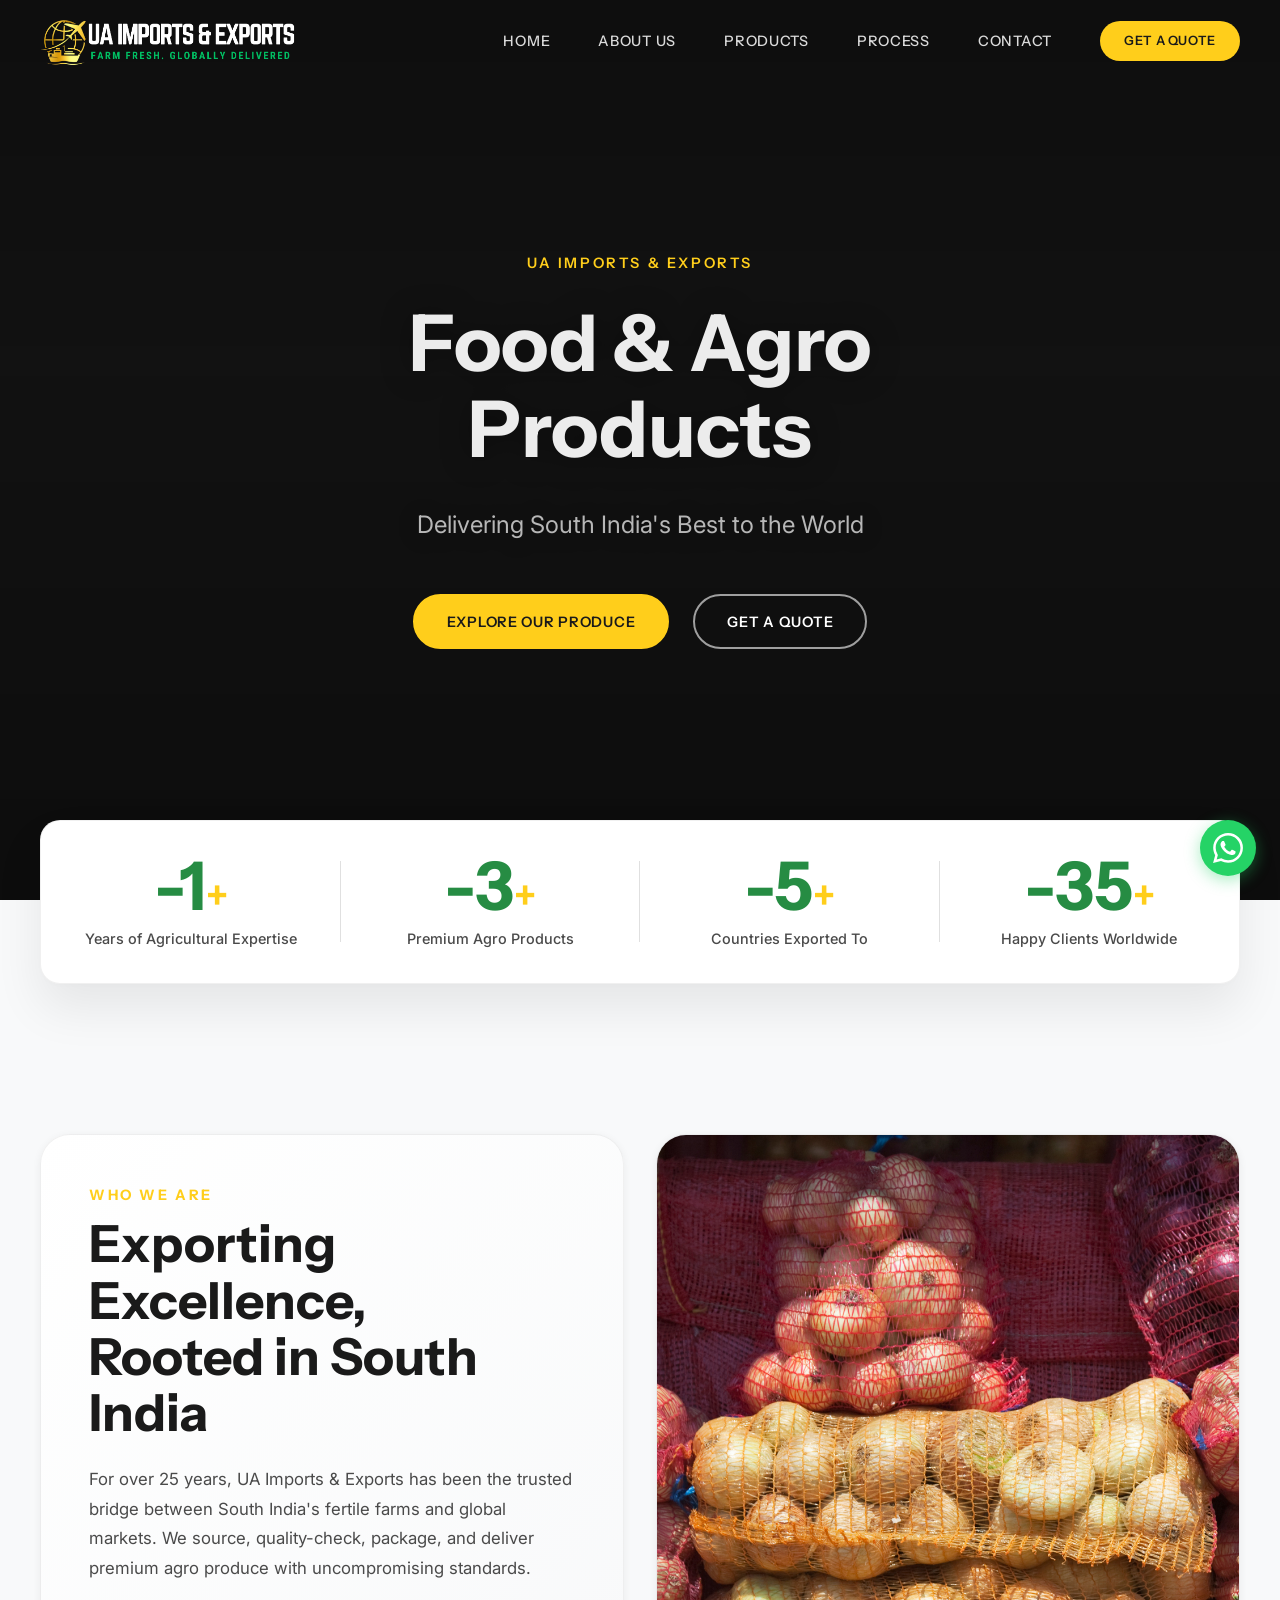
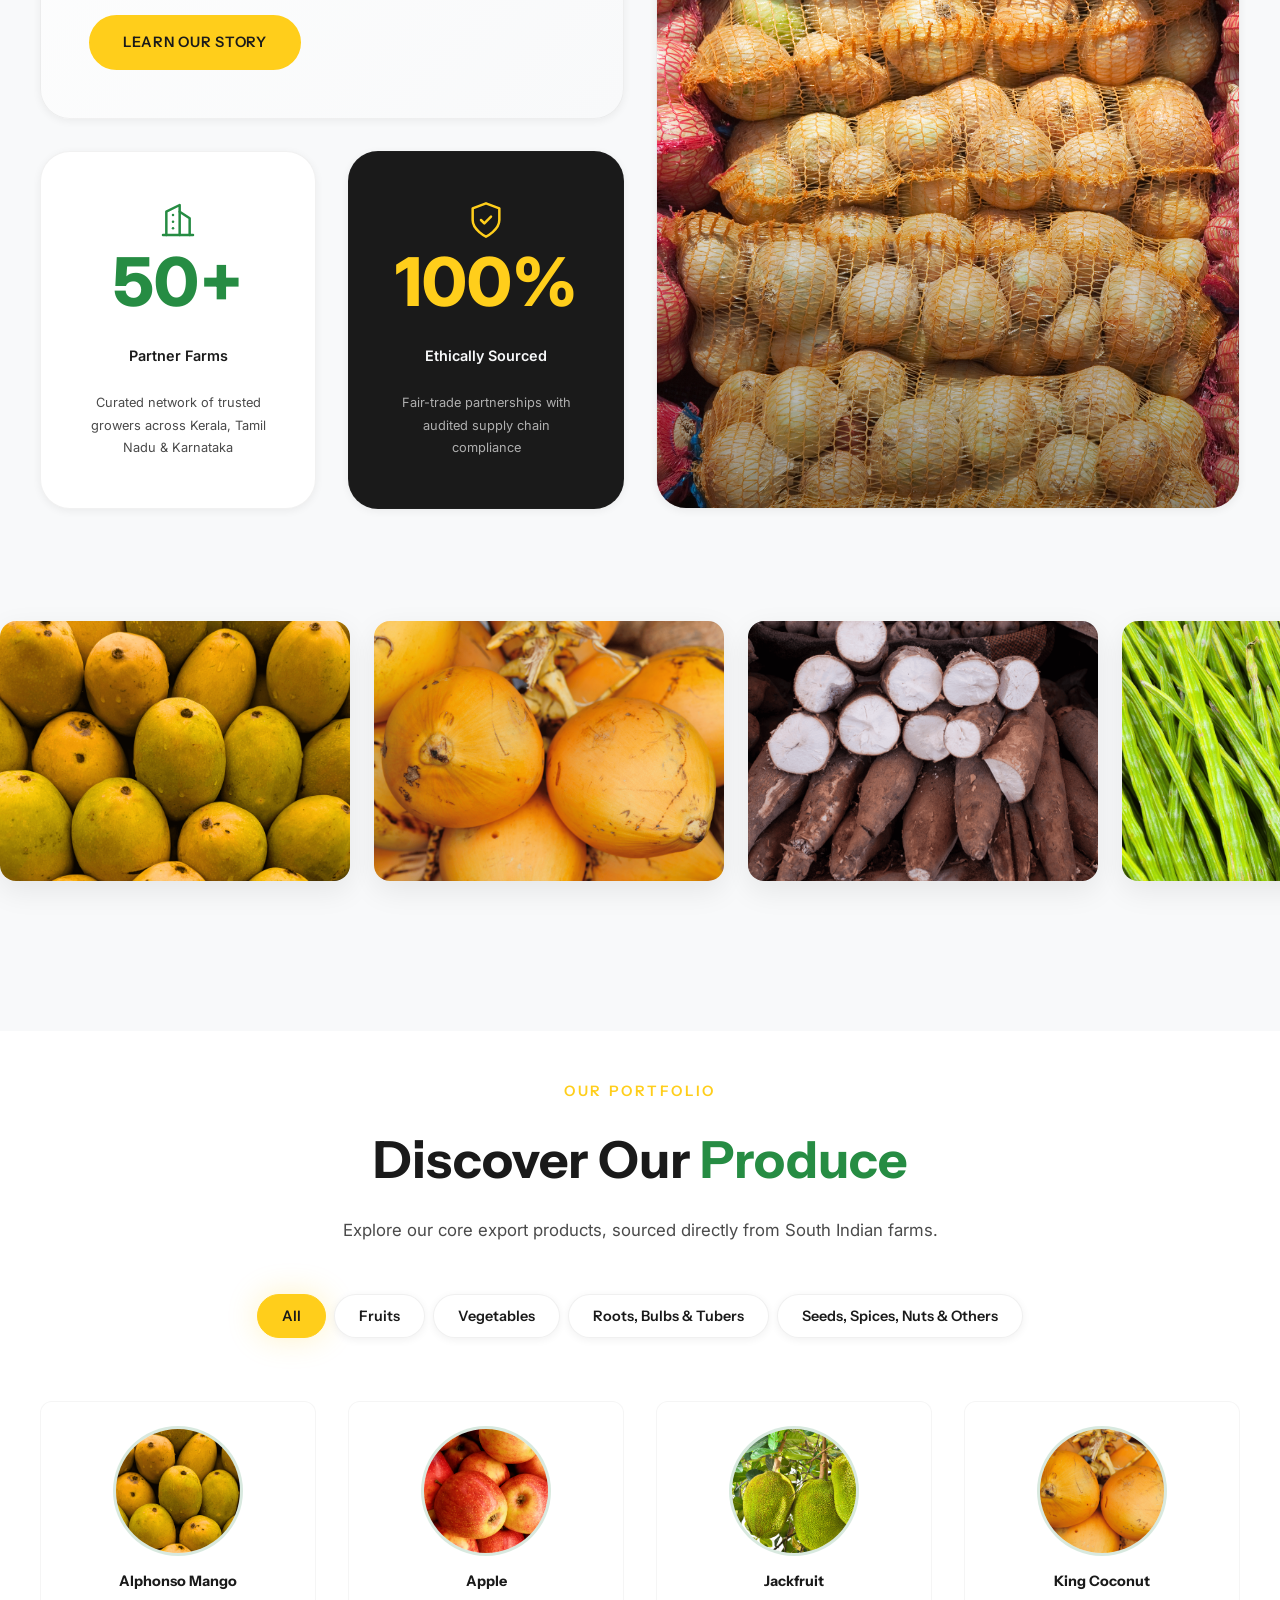
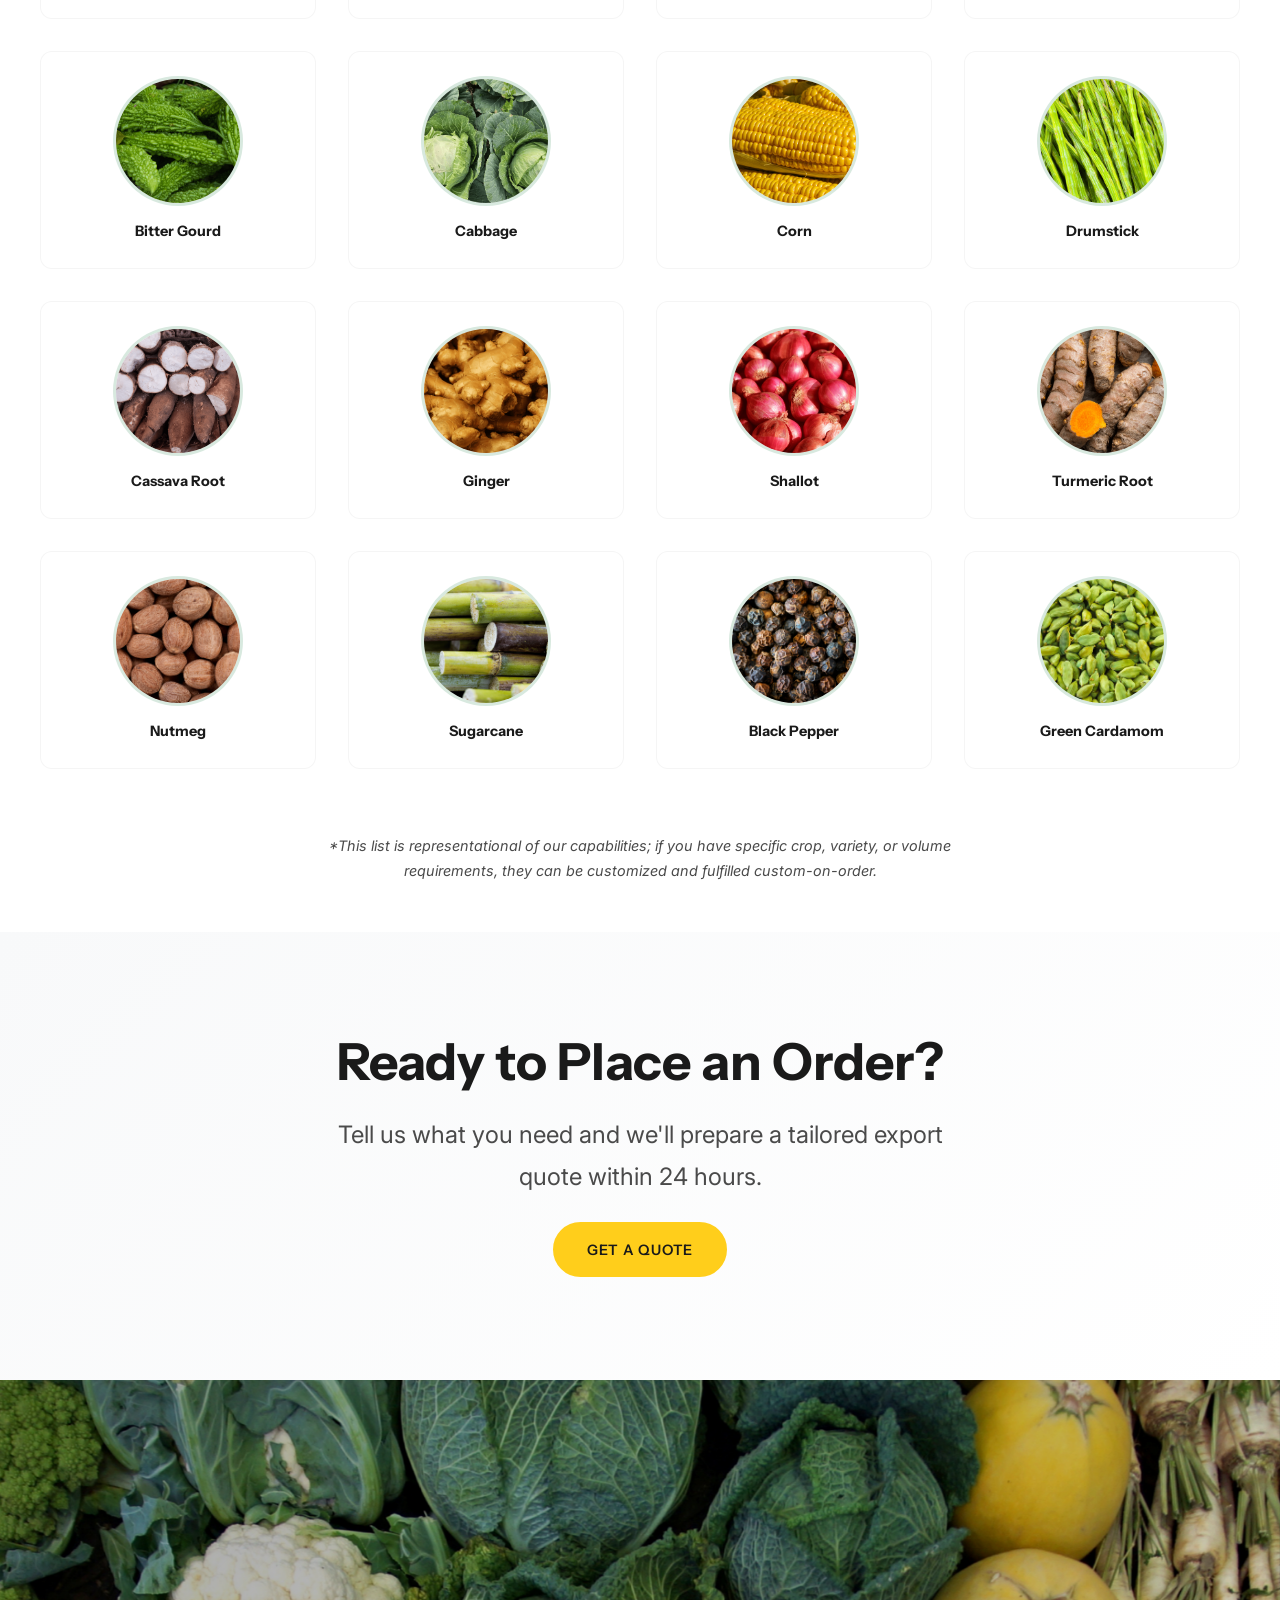
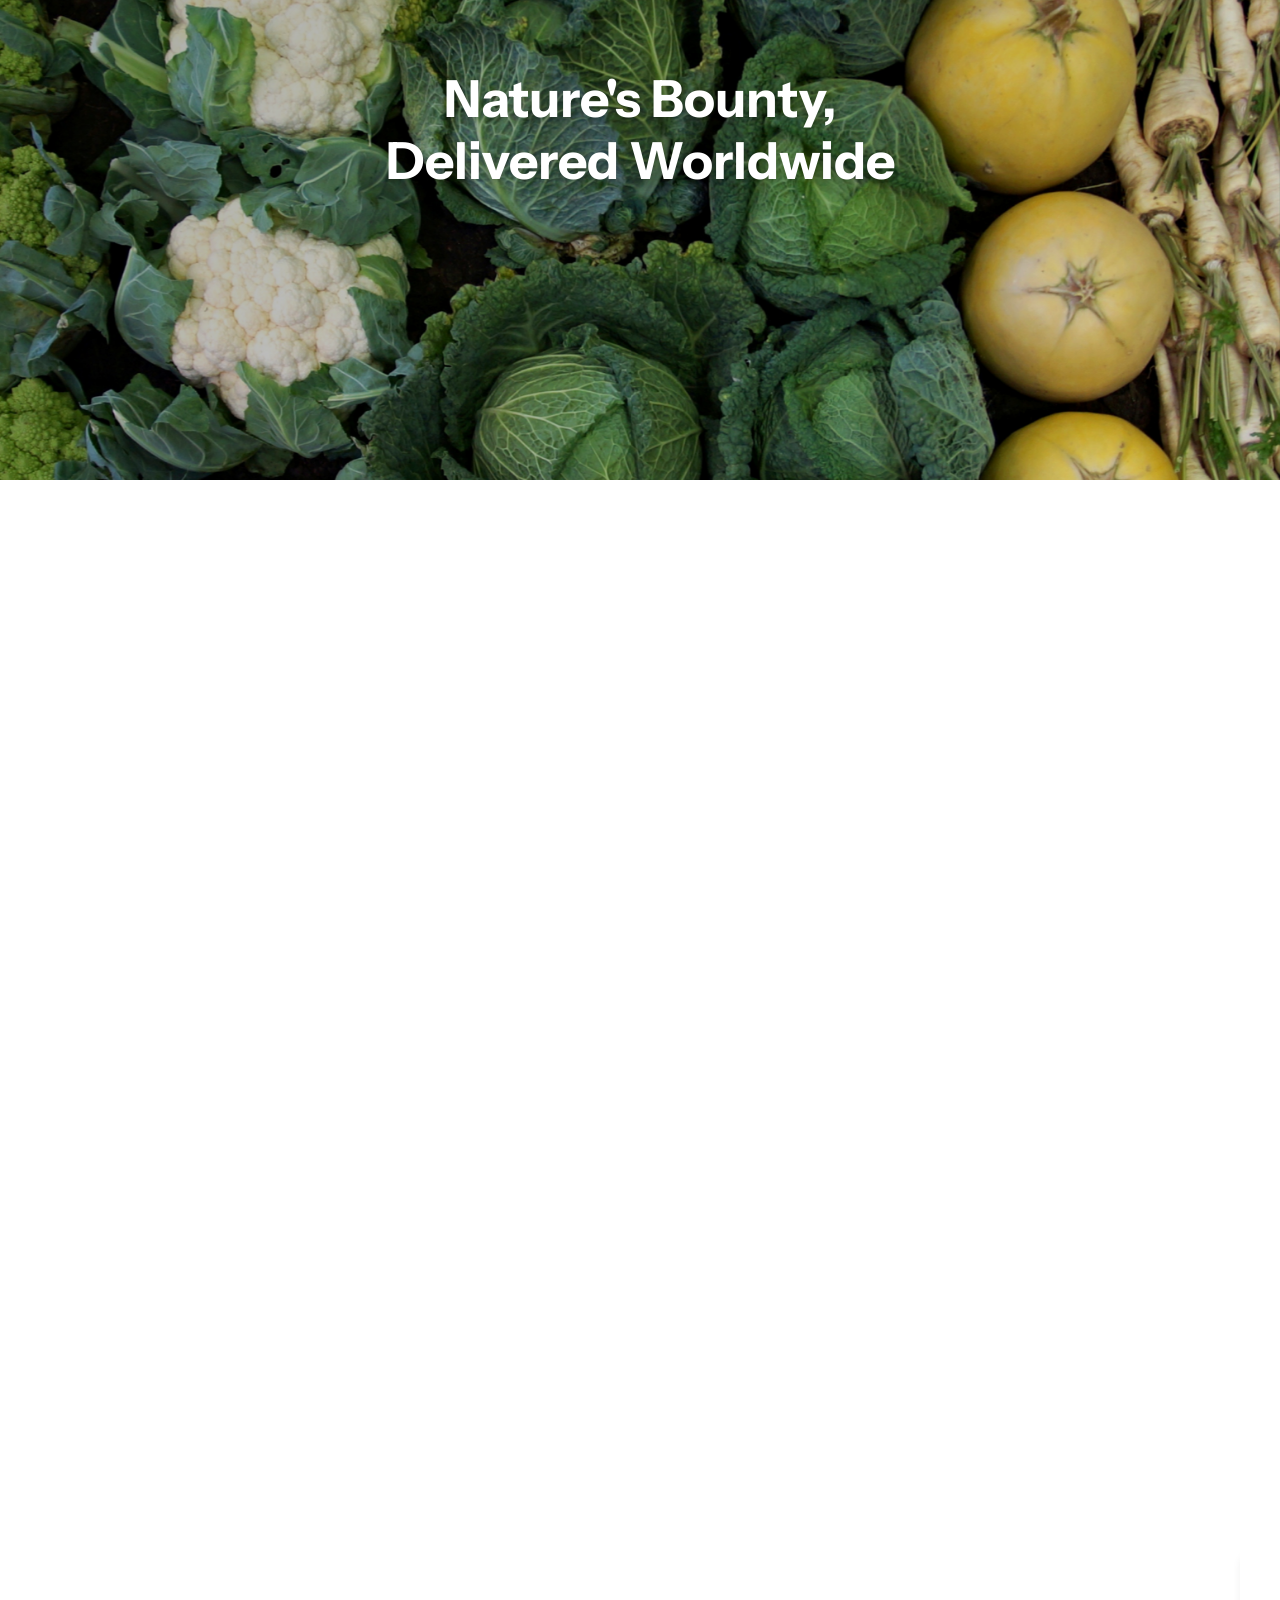
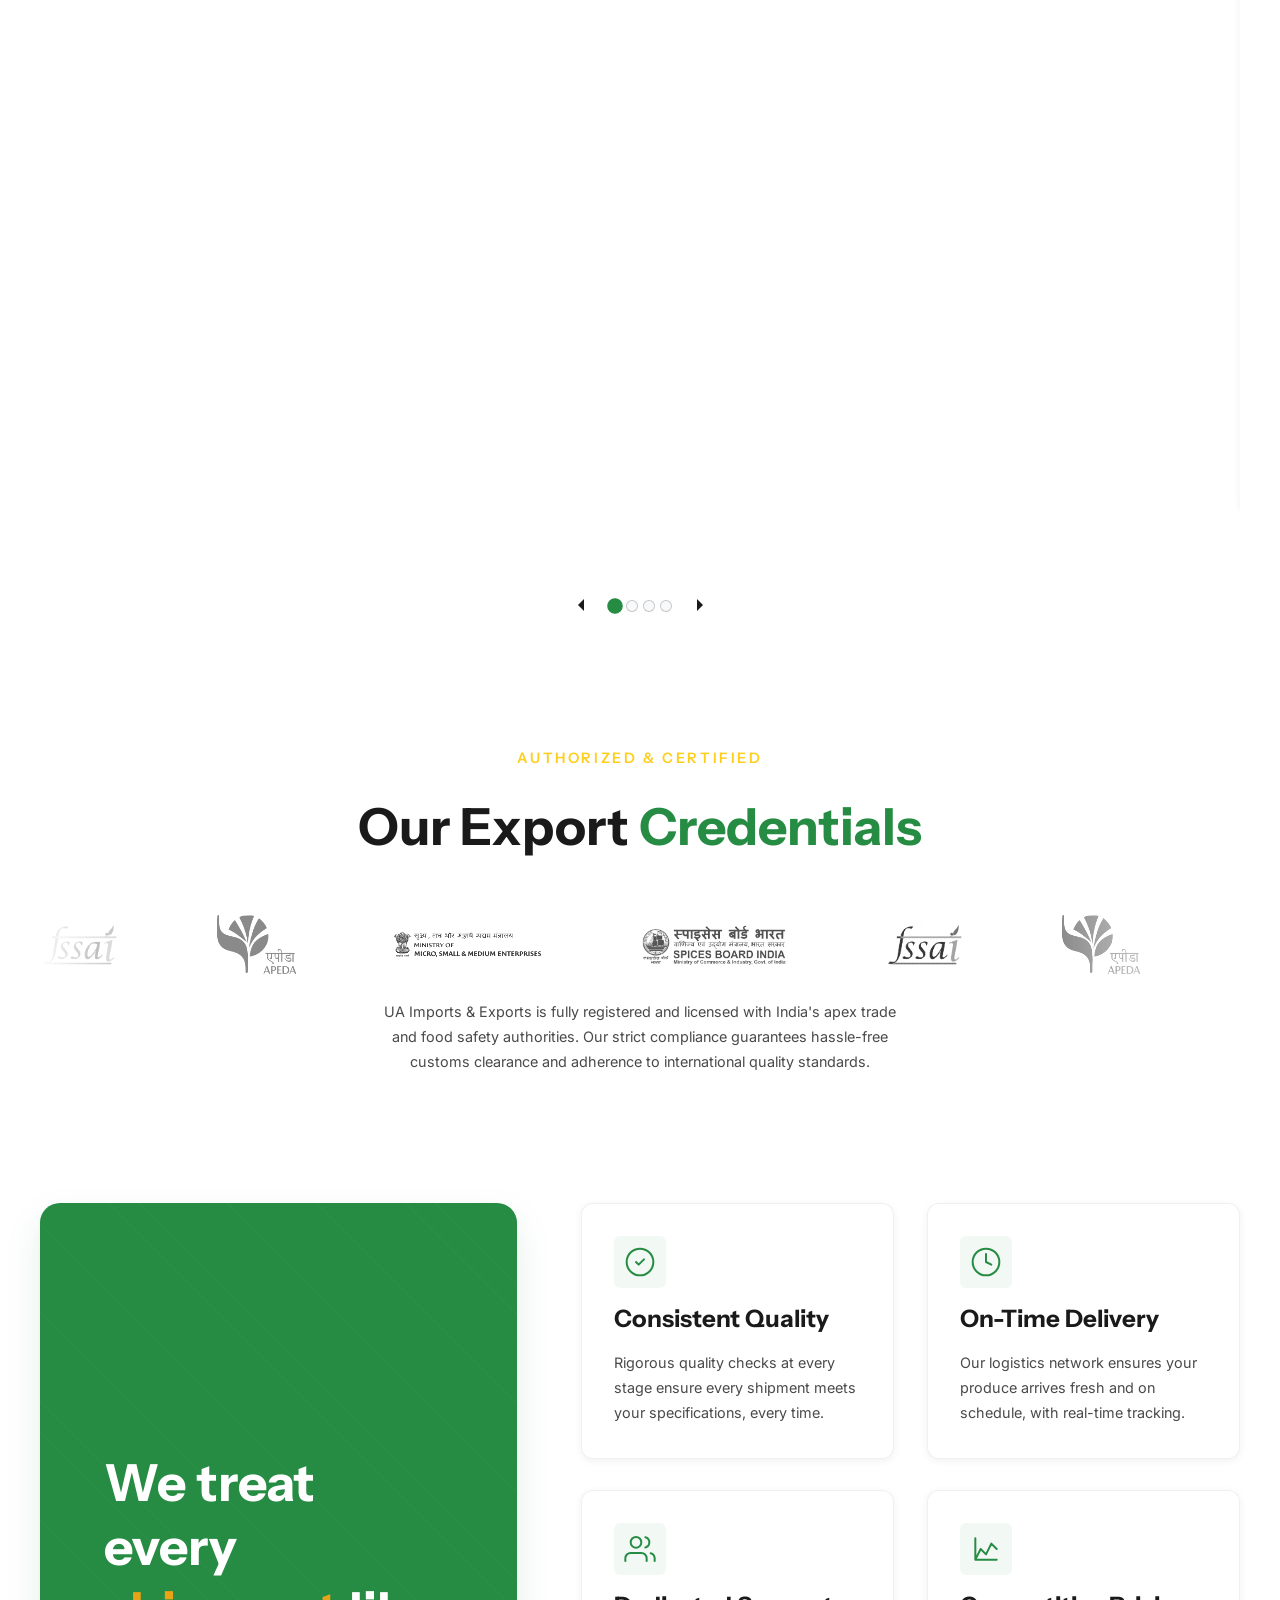
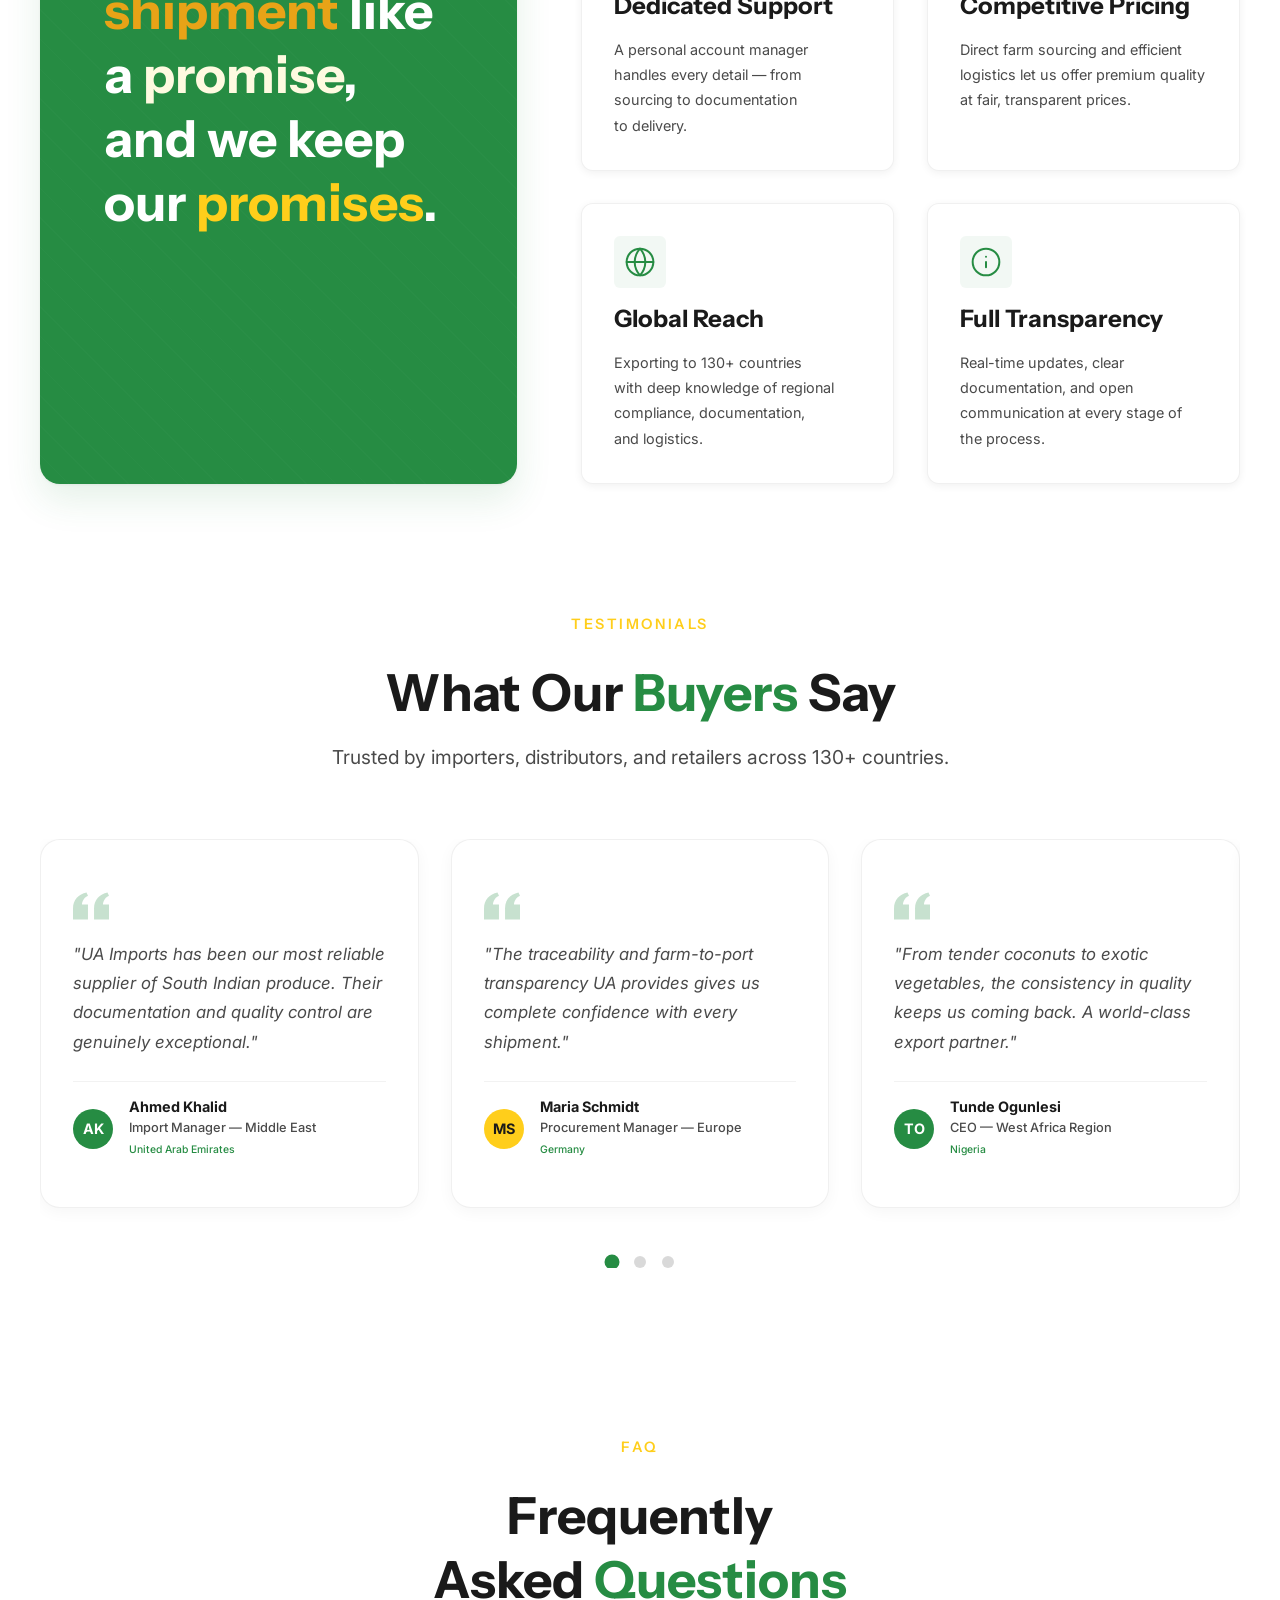
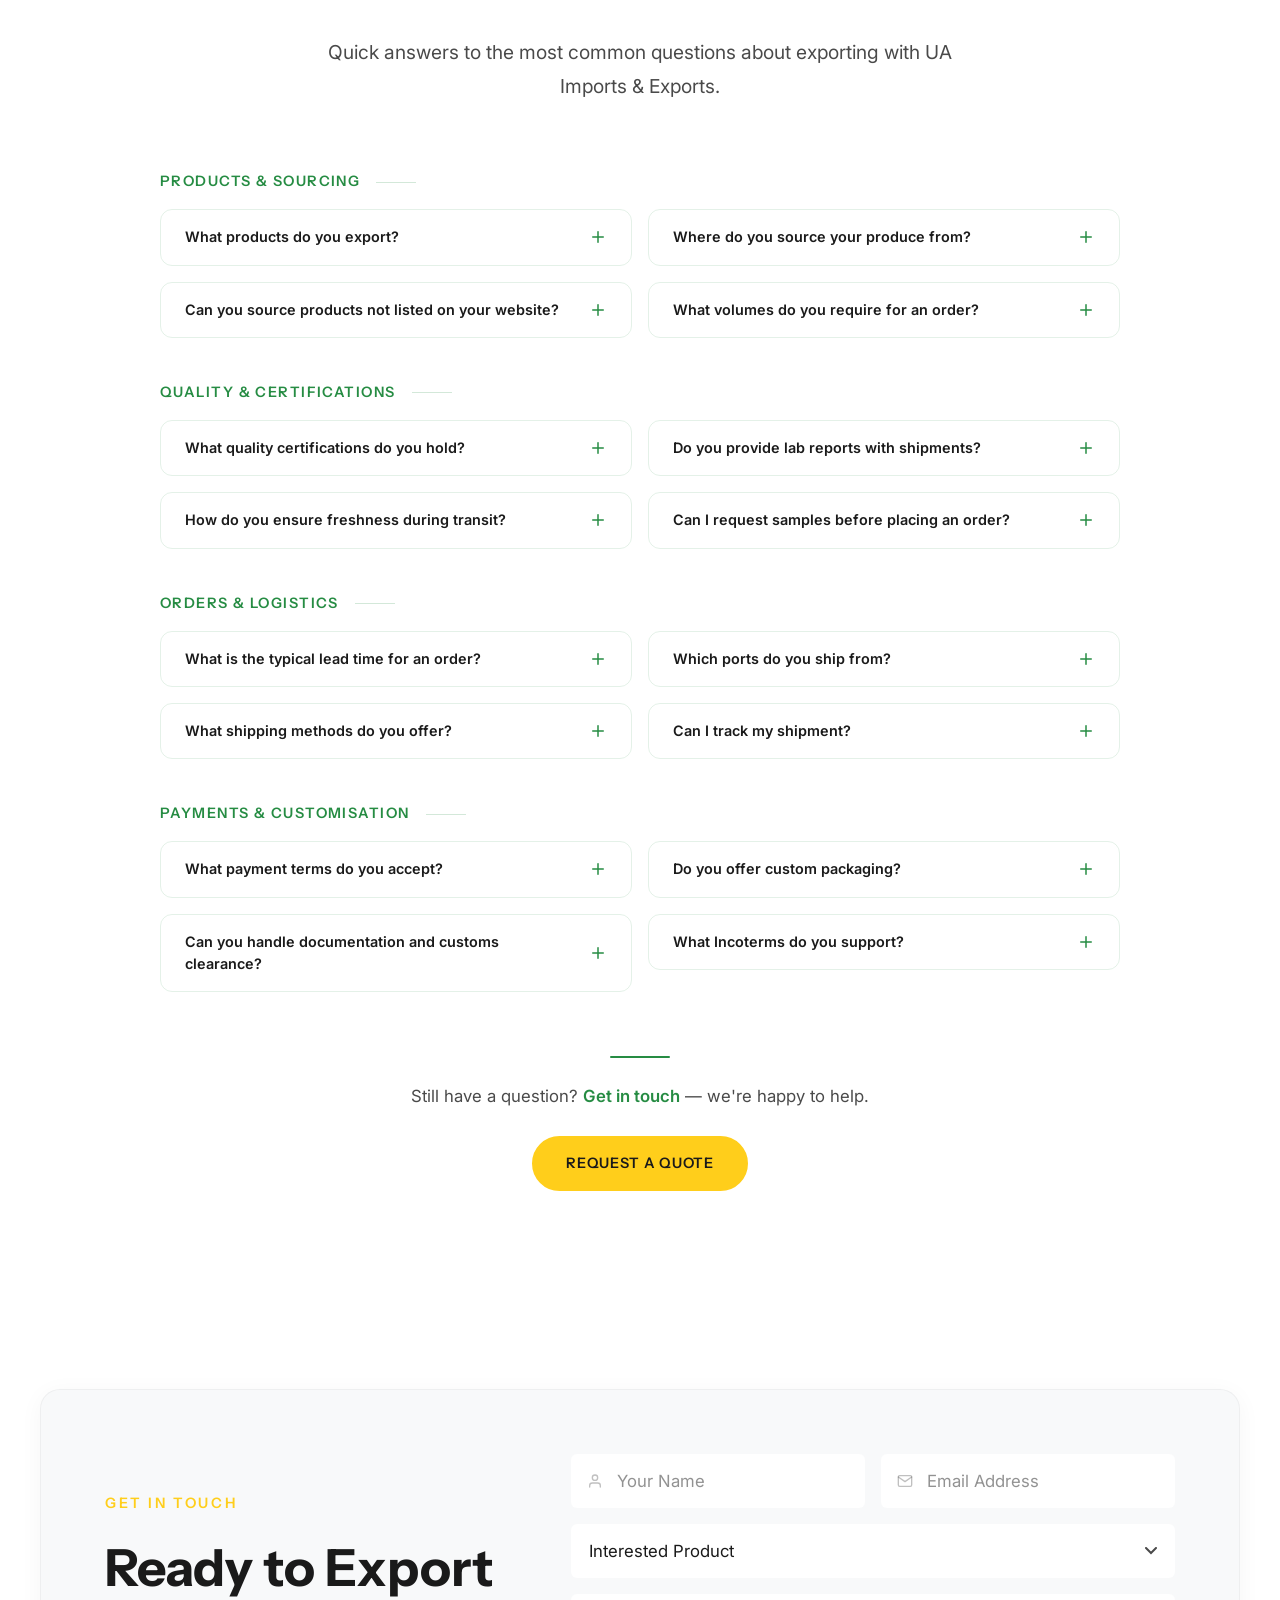
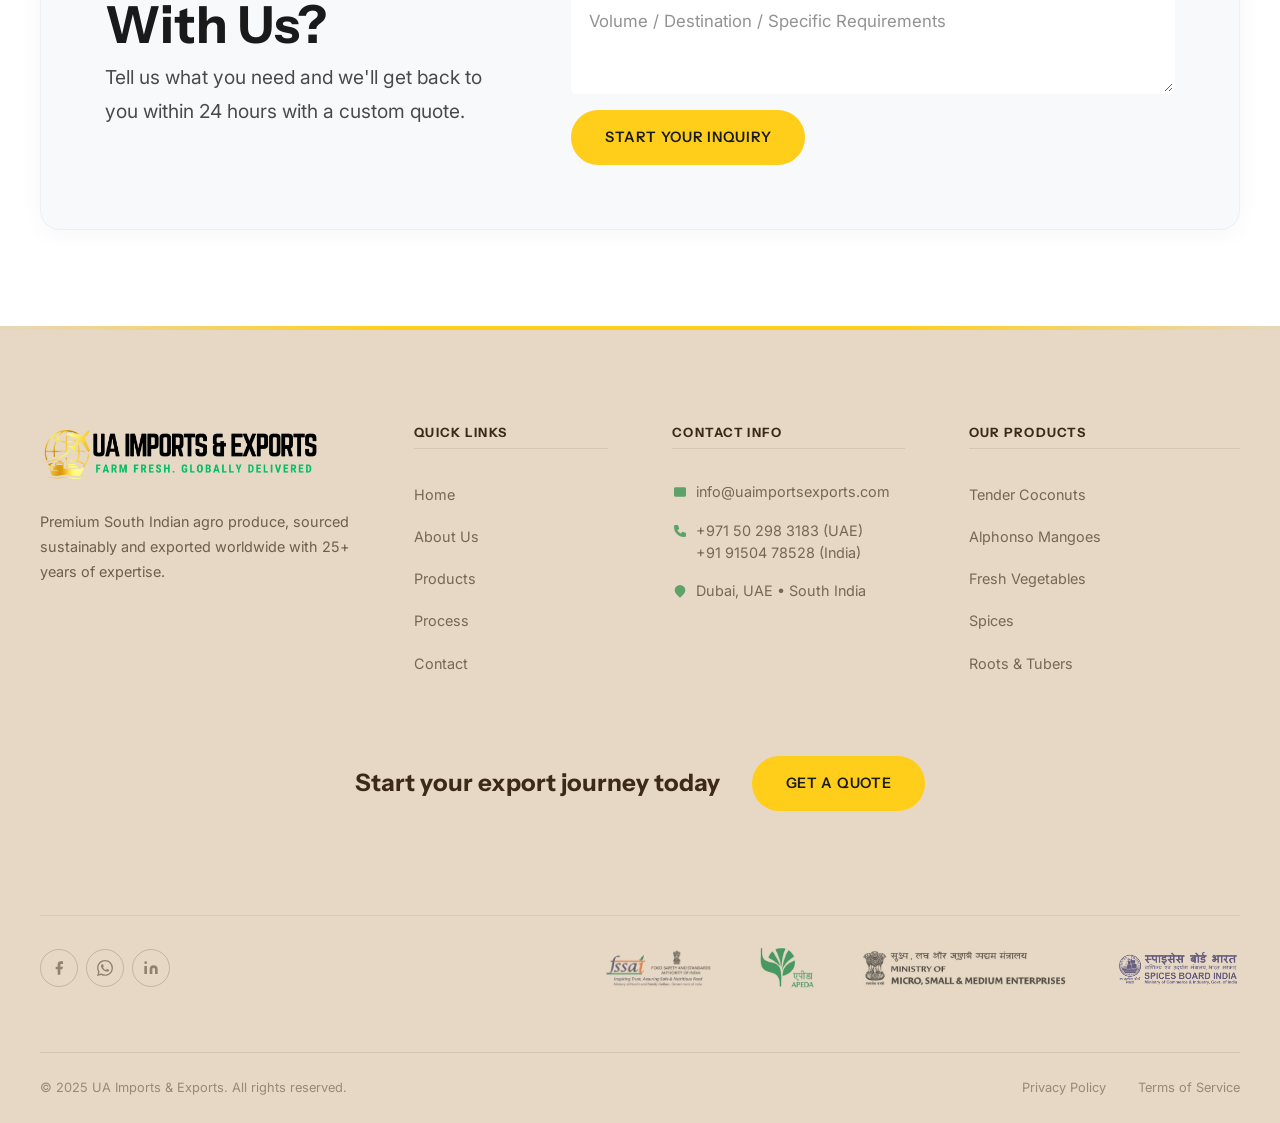
==== commit db47bd80: "Clean up index.html layout sections, balance product filter distribution, and add home page image as" ====
--- a/index.html
+++ b/index.html
@@ -182,7 +182,7 @@
 
         <!-- Tile 2: Hero Image -->
         <div class="bento-tile bento-tile--image" data-reveal="fade-up" data-reveal-delay="1">
-          <img src="assets/images/Hero images/Produce in Crates.png" alt="Fresh produce crate" loading="lazy">
+          <img src="assets/images/Home Page Images/Bags of Onions.png" alt="Bags of Onions" loading="lazy">
           <div class="bento-image-overlay"></div>
         </div>
 
@@ -204,56 +204,29 @@
 
       </div>
     </div>
-  </section>
-
-  <!-- ============================================================
-       SECTION: Produce Marquee — Edge-to-Edge Floating Gallery
-       ============================================================ -->
-  <section class="produce-marquee section" id="produce-marquee" aria-label="Fresh Produce Gallery">
-    <div class="produce-marquee__track">
-      <div class="produce-marquee__group">
-        <img src="assets/images/Marquee Produce Images/Alphonso Mango.png" alt="Alphonso Mango" loading="lazy" data-size="sm">
-        <img src="assets/images/Marquee Produce Images/King Coconut.png" alt="King Coconut" loading="lazy" data-size="xl">
-        <img src="assets/images/Marquee Produce Images/Pineapple.png" alt="Pineapple" loading="lazy" data-size="xxl">
-        <img src="assets/images/Marquee Produce Images/Red Banana.png" alt="Red Banana" loading="lazy" data-size="md">
-        <img src="assets/images/Marquee Produce Images/Sweet Lime.png" alt="Sweet Lime" loading="lazy" data-size="sm">
-        <img src="assets/images/Marquee Produce Images/Litchi.png" alt="Litchi" loading="lazy" data-size="sm">
-        <img src="assets/images/Marquee Produce Images/Dragon Fruit.png" alt="Dragon Fruit" loading="lazy" data-size="xl">
-        <img src="assets/images/Marquee Produce Images/Mangosteen.png" alt="Mangosteen" loading="lazy" data-size="md">
-        <img src="assets/images/Marquee Produce Images/Jackfruit.png" alt="Jackfruit" loading="lazy" data-size="xl">
-        <img src="assets/images/Marquee Produce Images/Cassava Root.png" alt="Cassava Root" loading="lazy" data-size="md">
-        <img src="assets/images/Marquee Produce Images/Shallots.png" alt="Shallots" loading="lazy" data-size="sm">
-        <img src="assets/images/Marquee Produce Images/Ginger.png" alt="Ginger" loading="lazy" data-size="sm">
-        <img src="assets/images/Marquee Produce Images/Sweet Potato.png" alt="Sweet Potato" loading="lazy" data-size="sm">
-        <img src="assets/images/Marquee Produce Images/Potato.png" alt="Potato" loading="lazy" data-size="xs">
-        <img src="assets/images/Marquee Produce Images/Tomato.png" alt="Tomato" loading="lazy" data-size="sm">
-        <img src="assets/images/Marquee Produce Images/Beetroot.png" alt="Beetroot" loading="lazy" data-size="sm">
-        <img src="assets/images/Marquee Produce Images/Okra.png" alt="Okra" loading="lazy" data-size="sm">
-        <img src="assets/images/Marquee Produce Images/Eggplant.png" alt="Eggplant" loading="lazy" data-size="xs">
-        <img src="assets/images/Marquee Produce Images/Bitter Gourd.png" alt="Bitter Gourd" loading="lazy" data-size="xs">
-        <img src="assets/images/Marquee Produce Images/Capsicum.png" alt="Capsicum" loading="lazy" data-size="md">
-      </div>
-      <div class="produce-marquee__group" aria-hidden="true">
-        <img src="assets/images/Marquee Produce Images/Alphonso Mango.png" alt="" loading="lazy" data-size="sm">
-        <img src="assets/images/Marquee Produce Images/King Coconut.png" alt="" loading="lazy" data-size="xl">
-        <img src="assets/images/Marquee Produce Images/Pineapple.png" alt="" loading="lazy" data-size="xxl">
-        <img src="assets/images/Marquee Produce Images/Red Banana.png" alt="" loading="lazy" data-size="md">
-        <img src="assets/images/Marquee Produce Images/Sweet Lime.png" alt="" loading="lazy" data-size="sm">
-        <img src="assets/images/Marquee Produce Images/Litchi.png" alt="" loading="lazy" data-size="sm">
-        <img src="assets/images/Marquee Produce Images/Dragon Fruit.png" alt="" loading="lazy" data-size="xl">
-        <img src="assets/images/Marquee Produce Images/Mangosteen.png" alt="" loading="lazy" data-size="md">
-        <img src="assets/images/Marquee Produce Images/Jackfruit.png" alt="" loading="lazy" data-size="xl">
-        <img src="assets/images/Marquee Produce Images/Cassava Root.png" alt="" loading="lazy" data-size="md">
-        <img src="assets/images/Marquee Produce Images/Shallots.png" alt="" loading="lazy" data-size="sm">
-        <img src="assets/images/Marquee Produce Images/Ginger.png" alt="" loading="lazy" data-size="sm">
-        <img src="assets/images/Marquee Produce Images/Sweet Potato.png" alt="" loading="lazy" data-size="sm">
-        <img src="assets/images/Marquee Produce Images/Potato.png" alt="" loading="lazy" data-size="xs">
-        <img src="assets/images/Marquee Produce Images/Tomato.png" alt="" loading="lazy" data-size="sm">
-        <img src="assets/images/Marquee Produce Images/Beetroot.png" alt="" loading="lazy" data-size="sm">
-        <img src="assets/images/Marquee Produce Images/Okra.png" alt="" loading="lazy" data-size="sm">
-        <img src="assets/images/Marquee Produce Images/Eggplant.png" alt="" loading="lazy" data-size="xs">
-        <img src="assets/images/Marquee Produce Images/Bitter Gourd.png" alt="" loading="lazy" data-size="xs">
-        <img src="assets/images/Marquee Produce Images/Capsicum.png" alt="" loading="lazy" data-size="md">
+
+    <div class="image-marquee" aria-label="Our Export Range">
+      <div class="image-marquee__track">
+        <div class="image-marquee__content">
+          <div class="image-marquee__item"><img src="assets/images/Agro%20Produce/Alphonso%20Mango.png" alt="Alphonso Mango" loading="lazy"></div>
+          <div class="image-marquee__item"><img src="assets/images/Agro%20Produce/King%20Coconut.png" alt="King Coconut" loading="lazy"></div>
+          <div class="image-marquee__item"><img src="assets/images/Agro%20Produce/Cassava%20Root.png" alt="Cassava Root" loading="lazy"></div>
+          <div class="image-marquee__item"><img src="assets/images/Agro%20Produce/Drumstick.png" alt="Drumstick" loading="lazy"></div>
+          <div class="image-marquee__item"><img src="assets/images/Agro%20Produce/Shallots.png" alt="Shallot" loading="lazy"></div>
+          <div class="image-marquee__item"><img src="assets/images/Agro%20Produce/Turmeric%20Root.png" alt="Turmeric Root" loading="lazy"></div>
+          <div class="image-marquee__item"><img src="assets/images/Agro%20Produce/Rambutan.png" alt="Rambutan" loading="lazy"></div>
+          <div class="image-marquee__item"><img src="assets/images/Agro%20Produce/Pineapple.png" alt="Pineapple" loading="lazy"></div>
+        </div>
+        <div class="image-marquee__content" aria-hidden="true">
+          <div class="image-marquee__item"><img src="assets/images/Agro%20Produce/Alphonso%20Mango.png" alt="" loading="lazy"></div>
+          <div class="image-marquee__item"><img src="assets/images/Agro%20Produce/King%20Coconut.png" alt="" loading="lazy"></div>
+          <div class="image-marquee__item"><img src="assets/images/Agro%20Produce/Cassava%20Root.png" alt="" loading="lazy"></div>
+          <div class="image-marquee__item"><img src="assets/images/Agro%20Produce/Drumstick.png" alt="" loading="lazy"></div>
+          <div class="image-marquee__item"><img src="assets/images/Agro%20Produce/Shallots.png" alt="" loading="lazy"></div>
+          <div class="image-marquee__item"><img src="assets/images/Agro%20Produce/Turmeric%20Root.png" alt="" loading="lazy"></div>
+          <div class="image-marquee__item"><img src="assets/images/Agro%20Produce/Rambutan.png" alt="" loading="lazy"></div>
+          <div class="image-marquee__item"><img src="assets/images/Agro%20Produce/Pineapple.png" alt="" loading="lazy"></div>
+        </div>
       </div>
     </div>
   </section>
@@ -283,308 +256,308 @@
         <!-- Alphonso Mango -->
         <div class="product-card" data-category="fruits" data-featured="true">
           <div class="product-card__image-wrapper">
-            <img src="assets/images/Agro%20Produce/thumbnails/Alphonso%20Mango.jpg" alt="Alphonso Mango" class="product-card__image" loading="lazy">
+            <img src="assets/images/Agro%20Produce/Alphonso%20Mango.png" alt="Alphonso Mango" class="product-card__image" loading="lazy">
           </div>
           <h3 class="product-card__name">Alphonso Mango</h3>
         </div>
         <!-- Apple -->
         <div class="product-card" data-category="fruits" data-featured="true">
           <div class="product-card__image-wrapper">
-            <img src="assets/images/Agro%20Produce/thumbnails/Apple.jpg" alt="Apple" class="product-card__image" loading="lazy">
+            <img src="assets/images/Agro%20Produce/Apple.png" alt="Apple" class="product-card__image" loading="lazy">
           </div>
           <h3 class="product-card__name">Apple</h3>
         </div>
         <!-- Jackfruit -->
         <div class="product-card is-hidden fade-out" data-category="fruits" data-featured="false">
           <div class="product-card__image-wrapper">
-            <img src="assets/images/Agro%20Produce/thumbnails/Jackfruit.jpg" alt="Jackfruit" class="product-card__image" loading="lazy">
+            <img src="assets/images/Agro%20Produce/Jackfruit.png" alt="Jackfruit" class="product-card__image" loading="lazy">
           </div>
           <h3 class="product-card__name">Jackfruit</h3>
         </div>
         <!-- King Coconut -->
         <div class="product-card" data-category="fruits" data-featured="true">
           <div class="product-card__image-wrapper">
-            <img src="assets/images/Agro%20Produce/thumbnails/King%20Coconut.jpg" alt="King Coconut" class="product-card__image" loading="lazy">
+            <img src="assets/images/Agro%20Produce/King%20Coconut.png" alt="King Coconut" class="product-card__image" loading="lazy">
           </div>
           <h3 class="product-card__name">King Coconut</h3>
         </div>
         <!-- Oranges -->
         <div class="product-card is-hidden fade-out" data-category="fruits" data-featured="false">
           <div class="product-card__image-wrapper">
-            <img src="assets/images/Agro%20Produce/thumbnails/Oranges.jpg" alt="Oranges" class="product-card__image" loading="lazy">
+            <img src="assets/images/Agro%20Produce/Oranges.png" alt="Oranges" class="product-card__image" loading="lazy">
           </div>
           <h3 class="product-card__name">Oranges</h3>
         </div>
         <!-- Papaya -->
         <div class="product-card is-hidden fade-out" data-category="fruits" data-featured="false">
           <div class="product-card__image-wrapper">
-            <img src="assets/images/Agro%20Produce/thumbnails/Papaya.jpg" alt="Papaya" class="product-card__image" loading="lazy">
+            <img src="assets/images/Agro%20Produce/Papaya.png" alt="Papaya" class="product-card__image" loading="lazy">
           </div>
           <h3 class="product-card__name">Papaya</h3>
         </div>
         <!-- Pineapple -->
         <div class="product-card" data-category="fruits" data-featured="true">
           <div class="product-card__image-wrapper">
-            <img src="assets/images/Agro%20Produce/thumbnails/Pineapple.jpg" alt="Pineapple" class="product-card__image" loading="lazy">
+            <img src="assets/images/Agro%20Produce/Pineapple.png" alt="Pineapple" class="product-card__image" loading="lazy">
           </div>
           <h3 class="product-card__name">Pineapple</h3>
         </div>
         <!-- Sweet Lime -->
         <div class="product-card is-hidden fade-out" data-category="fruits" data-featured="false">
           <div class="product-card__image-wrapper">
-            <img src="assets/images/Agro%20Produce/thumbnails/Sweet%20Lime.jpg" alt="Sweet Lime" class="product-card__image" loading="lazy">
+            <img src="assets/images/Agro%20Produce/Sweet%20Lime.png" alt="Sweet Lime" class="product-card__image" loading="lazy">
           </div>
           <h3 class="product-card__name">Sweet Lime</h3>
         </div>
         <!-- Red Banana -->
         <div class="product-card" data-category="fruits" data-featured="true">
           <div class="product-card__image-wrapper">
-            <img src="assets/images/Agro%20Produce/thumbnails/Red%20Banana.jpg" alt="Red Banana" class="product-card__image" loading="lazy">
+            <img src="assets/images/Agro%20Produce/Red%20Banana.png" alt="Red Banana" class="product-card__image" loading="lazy">
           </div>
           <h3 class="product-card__name">Red Banana</h3>
         </div>
         <!-- Litchi -->
         <div class="product-card is-hidden fade-out" data-category="fruits" data-featured="false">
           <div class="product-card__image-wrapper">
-            <img src="assets/images/Agro%20Produce/thumbnails/Litchi.jpg" alt="Litchi" class="product-card__image" loading="lazy">
+            <img src="assets/images/Agro%20Produce/Litchi.png" alt="Litchi" class="product-card__image" loading="lazy">
           </div>
           <h3 class="product-card__name">Litchi</h3>
         </div>
         <!-- Pomegranate -->
         <div class="product-card is-hidden fade-out" data-category="fruits" data-featured="false">
           <div class="product-card__image-wrapper">
-            <img src="assets/images/Agro%20Produce/thumbnails/Pomegranate.jpg" alt="Pomegranate" class="product-card__image" loading="lazy">
+            <img src="assets/images/Agro%20Produce/Pomegranate.png" alt="Pomegranate" class="product-card__image" loading="lazy">
           </div>
           <h3 class="product-card__name">Pomegranate</h3>
         </div>
         <!-- Green Grapes -->
         <div class="product-card is-hidden fade-out" data-category="fruits" data-featured="false">
           <div class="product-card__image-wrapper">
-            <img src="assets/images/Agro%20Produce/thumbnails/Green%20Grapes.jpg" alt="Green Grapes" class="product-card__image" loading="lazy">
+            <img src="assets/images/Agro%20Produce/Green%20Grapes.png" alt="Green Grapes" class="product-card__image" loading="lazy">
           </div>
           <h3 class="product-card__name">Green Grapes</h3>
         </div>
         <!-- Black Grapes -->
         <div class="product-card is-hidden fade-out" data-category="fruits" data-featured="false">
           <div class="product-card__image-wrapper">
-            <img src="assets/images/Agro%20Produce/thumbnails/Black%20Grapes.jpg" alt="Black Grapes" class="product-card__image" loading="lazy">
+            <img src="assets/images/Agro%20Produce/Black%20Grapes.png" alt="Black Grapes" class="product-card__image" loading="lazy">
           </div>
           <h3 class="product-card__name">Black Grapes</h3>
         </div>
         <!-- Guava -->
         <div class="product-card is-hidden fade-out" data-category="fruits" data-featured="false">
           <div class="product-card__image-wrapper">
-            <img src="assets/images/Agro%20Produce/thumbnails/Guava.jpg" alt="Guava" class="product-card__image" loading="lazy">
+            <img src="assets/images/Agro%20Produce/Guava.png" alt="Guava" class="product-card__image" loading="lazy">
           </div>
           <h3 class="product-card__name">Guava</h3>
         </div>
         <!-- Sapota -->
         <div class="product-card is-hidden fade-out" data-category="fruits" data-featured="false">
           <div class="product-card__image-wrapper">
-            <img src="assets/images/Agro%20Produce/thumbnails/Sapota.jpg" alt="Sapota" class="product-card__image" loading="lazy">
+            <img src="assets/images/Agro%20Produce/Sapota.png" alt="Sapota" class="product-card__image" loading="lazy">
           </div>
           <h3 class="product-card__name">Sapota</h3>
         </div>
         <!-- Custard Apple -->
         <div class="product-card is-hidden fade-out" data-category="fruits" data-featured="false">
           <div class="product-card__image-wrapper">
-            <img src="assets/images/Agro%20Produce/thumbnails/Custard%20Apple.jpg" alt="Custard Apple" class="product-card__image" loading="lazy">
+            <img src="assets/images/Agro%20Produce/Custard%20Apple.png" alt="Custard Apple" class="product-card__image" loading="lazy">
           </div>
           <h3 class="product-card__name">Custard Apple</h3>
         </div>
         <!-- Mangosteen -->
         <div class="product-card is-hidden fade-out" data-category="fruits" data-featured="false">
           <div class="product-card__image-wrapper">
-            <img src="assets/images/Agro%20Produce/thumbnails/Mangosteen.jpg" alt="Mangosteen" class="product-card__image" loading="lazy">
+            <img src="assets/images/Agro%20Produce/Mangosteen.png" alt="Mangosteen" class="product-card__image" loading="lazy">
           </div>
           <h3 class="product-card__name">Mangosteen</h3>
         </div>
         <!-- Rambutan -->
         <div class="product-card" data-category="fruits" data-featured="true">
           <div class="product-card__image-wrapper">
-            <img src="assets/images/Agro%20Produce/thumbnails/Rambutan.jpg" alt="Rambutan" class="product-card__image" loading="lazy">
+            <img src="assets/images/Agro%20Produce/Rambutan.png" alt="Rambutan" class="product-card__image" loading="lazy">
           </div>
           <h3 class="product-card__name">Rambutan</h3>
         </div>
         <!-- Passion Fruit -->
         <div class="product-card is-hidden fade-out" data-category="fruits" data-featured="false">
           <div class="product-card__image-wrapper">
-            <img src="assets/images/Agro%20Produce/thumbnails/Passion%20Fruit.jpg" alt="Passion Fruit" class="product-card__image" loading="lazy">
+            <img src="assets/images/Agro%20Produce/Passion%20Fruit.png" alt="Passion Fruit" class="product-card__image" loading="lazy">
           </div>
           <h3 class="product-card__name">Passion Fruit</h3>
         </div>
         <!-- Dragon Fruit -->
         <div class="product-card is-hidden fade-out" data-category="fruits" data-featured="false">
           <div class="product-card__image-wrapper">
-            <img src="assets/images/Agro%20Produce/thumbnails/Dragon%20Fruit.jpg" alt="Dragon Fruit" class="product-card__image" loading="lazy">
+            <img src="assets/images/Agro%20Produce/Dragon%20Fruit.png" alt="Dragon Fruit" class="product-card__image" loading="lazy">
           </div>
           <h3 class="product-card__name">Dragon Fruit</h3>
         </div>
         <!-- Bitter Gourd -->
         <div class="product-card" data-category="vegetables" data-featured="true">
           <div class="product-card__image-wrapper">
-            <img src="assets/images/Agro%20Produce/thumbnails/Bitter%20Gourd.jpg" alt="Bitter Gourd" class="product-card__image" loading="lazy">
+            <img src="assets/images/Agro%20Produce/Bitter%20Gourd.png" alt="Bitter Gourd" class="product-card__image" loading="lazy">
           </div>
           <h3 class="product-card__name">Bitter Gourd</h3>
         </div>
         <!-- Cabbage -->
         <div class="product-card is-hidden fade-out" data-category="vegetables" data-featured="false">
           <div class="product-card__image-wrapper">
-            <img src="assets/images/Agro%20Produce/thumbnails/Cabbage.jpg" alt="Cabbage" class="product-card__image" loading="lazy">
+            <img src="assets/images/Agro%20Produce/Cabbage.png" alt="Cabbage" class="product-card__image" loading="lazy">
           </div>
           <h3 class="product-card__name">Cabbage</h3>
         </div>
         <!-- Corn -->
         <div class="product-card is-hidden fade-out" data-category="vegetables" data-featured="false">
           <div class="product-card__image-wrapper">
-            <img src="assets/images/Agro%20Produce/thumbnails/Corn.jpg" alt="Corn" class="product-card__image" loading="lazy">
+            <img src="assets/images/Agro%20Produce/Corn.png" alt="Corn" class="product-card__image" loading="lazy">
           </div>
           <h3 class="product-card__name">Corn</h3>
         </div>
         <!-- Drumstick -->
         <div class="product-card" data-category="vegetables" data-featured="true">
           <div class="product-card__image-wrapper">
-            <img src="assets/images/Agro%20Produce/thumbnails/Drumstick.jpg" alt="Drumstick" class="product-card__image" loading="lazy">
+            <img src="assets/images/Agro%20Produce/Drumstick.png" alt="Drumstick" class="product-card__image" loading="lazy">
           </div>
           <h3 class="product-card__name">Drumstick</h3>
         </div>
         <!-- Eggplant -->
         <div class="product-card" data-category="vegetables" data-featured="true">
           <div class="product-card__image-wrapper">
-            <img src="assets/images/Agro%20Produce/thumbnails/Eggplant.jpg" alt="Eggplant" class="product-card__image" loading="lazy">
+            <img src="assets/images/Agro%20Produce/Eggplant.png" alt="Eggplant" class="product-card__image" loading="lazy">
           </div>
           <h3 class="product-card__name">Eggplant</h3>
         </div>
         <!-- Long Beans -->
         <div class="product-card is-hidden fade-out" data-category="vegetables" data-featured="false">
           <div class="product-card__image-wrapper">
-            <img src="assets/images/Agro%20Produce/thumbnails/Long%20Beans.jpg" alt="Long Beans" class="product-card__image" loading="lazy">
+            <img src="assets/images/Agro%20Produce/Long%20Beans.png" alt="Long Beans" class="product-card__image" loading="lazy">
           </div>
           <h3 class="product-card__name">Long Beans</h3>
         </div>
         <!-- Capsicum -->
         <div class="product-card is-hidden fade-out" data-category="vegetables" data-featured="false">
           <div class="product-card__image-wrapper">
-            <img src="assets/images/Agro%20Produce/thumbnails/Capsicum.jpg" alt="Capsicum" class="product-card__image" loading="lazy">
+            <img src="assets/images/Agro%20Produce/Capsicum.png" alt="Capsicum" class="product-card__image" loading="lazy">
           </div>
           <h3 class="product-card__name">Capsicum</h3>
         </div>
         <!-- Green Chillies -->
         <div class="product-card" data-category="vegetables" data-featured="true">
           <div class="product-card__image-wrapper">
-            <img src="assets/images/Agro%20Produce/thumbnails/Green%20Chillies.jpg" alt="Green Chillies" class="product-card__image" loading="lazy">
+            <img src="assets/images/Agro%20Produce/Green%20Chillies.png" alt="Green Chillies" class="product-card__image" loading="lazy">
           </div>
           <h3 class="product-card__name">Green Chillies</h3>
         </div>
         <!-- Okra -->
         <div class="product-card" data-category="vegetables" data-featured="true">
           <div class="product-card__image-wrapper">
-            <img src="assets/images/Agro%20Produce/thumbnails/Okra.jpg" alt="Okra" class="product-card__image" loading="lazy">
+            <img src="assets/images/Agro%20Produce/Okra.png" alt="Okra" class="product-card__image" loading="lazy">
           </div>
           <h3 class="product-card__name">Okra</h3>
         </div>
         <!-- Red Onions -->
         <div class="product-card is-hidden fade-out" data-category="vegetables" data-featured="false">
           <div class="product-card__image-wrapper">
-            <img src="assets/images/Agro%20Produce/thumbnails/Red%20Onion.jpg" alt="Red Onions" class="product-card__image" loading="lazy">
+            <img src="assets/images/Agro%20Produce/Red%20Onion.png" alt="Red Onions" class="product-card__image" loading="lazy">
           </div>
           <h3 class="product-card__name">Red Onions</h3>
         </div>
         <!-- Bottle Gourd -->
         <div class="product-card is-hidden fade-out" data-category="vegetables" data-featured="false">
           <div class="product-card__image-wrapper">
-            <img src="assets/images/Agro%20Produce/thumbnails/Bottle%20Gourd.jpg" alt="Bottle Gourd" class="product-card__image" loading="lazy">
+            <img src="assets/images/Agro%20Produce/Bottle%20Gourd.png" alt="Bottle Gourd" class="product-card__image" loading="lazy">
           </div>
           <h3 class="product-card__name">Bottle Gourd</h3>
         </div>
         <!-- Snake Gourd -->
         <div class="product-card is-hidden fade-out" data-category="vegetables" data-featured="false">
           <div class="product-card__image-wrapper">
-            <img src="assets/images/Agro%20Produce/thumbnails/Snake%20Gourd.jpg" alt="Snake Gourd" class="product-card__image" loading="lazy">
+            <img src="assets/images/Agro%20Produce/Snake%20Gourd.png" alt="Snake Gourd" class="product-card__image" loading="lazy">
           </div>
           <h3 class="product-card__name">Snake Gourd</h3>
         </div>
         <!-- Ridge Gourd -->
         <div class="product-card is-hidden fade-out" data-category="vegetables" data-featured="false">
           <div class="product-card__image-wrapper">
-            <img src="assets/images/Agro%20Produce/thumbnails/Ridge%20Gourd.jpg" alt="Ridge Gourd" class="product-card__image" loading="lazy">
+            <img src="assets/images/Agro%20Produce/Ridge%20Gourd.png" alt="Ridge Gourd" class="product-card__image" loading="lazy">
           </div>
           <h3 class="product-card__name">Ridge Gourd</h3>
         </div>
         <!-- Ivy Gourd -->
         <div class="product-card is-hidden fade-out" data-category="vegetables" data-featured="false">
           <div class="product-card__image-wrapper">
-            <img src="assets/images/Agro%20Produce/thumbnails/Ivy%20Gourd.jpg" alt="Ivy Gourd" class="product-card__image" loading="lazy">
+            <img src="assets/images/Agro%20Produce/Ivy%20Gourd.png" alt="Ivy Gourd" class="product-card__image" loading="lazy">
           </div>
           <h3 class="product-card__name">Ivy Gourd</h3>
         </div>
         <!-- Cluster Beans -->
         <div class="product-card is-hidden fade-out" data-category="vegetables" data-featured="false">
           <div class="product-card__image-wrapper">
-            <img src="assets/images/Agro%20Produce/thumbnails/Cluster%20Beans.jpg" alt="Cluster Beans" class="product-card__image" loading="lazy">
+            <img src="assets/images/Agro%20Produce/Cluster%20Beans.png" alt="Cluster Beans" class="product-card__image" loading="lazy">
           </div>
           <h3 class="product-card__name">Cluster Beans</h3>
         </div>
         <!-- Tomato -->
         <div class="product-card is-hidden fade-out" data-category="vegetables" data-featured="false">
           <div class="product-card__image-wrapper">
-            <img src="assets/images/Agro%20Produce/thumbnails/Tomato.jpg" alt="Tomato" class="product-card__image" loading="lazy">
+            <img src="assets/images/Agro%20Produce/Tomato.png" alt="Tomato" class="product-card__image" loading="lazy">
           </div>
           <h3 class="product-card__name">Tomato</h3>
         </div>
         <!-- Cauliflower -->
         <div class="product-card is-hidden fade-out" data-category="vegetables" data-featured="false">
           <div class="product-card__image-wrapper">
-            <img src="assets/images/Agro%20Produce/thumbnails/Cauliflower.jpg" alt="Cauliflower" class="product-card__image" loading="lazy">
+            <img src="assets/images/Agro%20Produce/Cauliflower.png" alt="Cauliflower" class="product-card__image" loading="lazy">
           </div>
           <h3 class="product-card__name">Cauliflower</h3>
         </div>
         <!-- Ash Gourd -->
         <div class="product-card is-hidden fade-out" data-category="vegetables" data-featured="false">
           <div class="product-card__image-wrapper">
-            <img src="assets/images/Agro%20Produce/thumbnails/Ash%20Gourd.jpg" alt="Ash Gourd" class="product-card__image" loading="lazy">
+            <img src="assets/images/Agro%20Produce/Ash%20Gourd.png" alt="Ash Gourd" class="product-card__image" loading="lazy">
           </div>
           <h3 class="product-card__name">Ash Gourd</h3>
         </div>
         <!-- Baby Corn -->
         <div class="product-card is-hidden fade-out" data-category="vegetables" data-featured="false">
           <div class="product-card__image-wrapper">
-            <img src="assets/images/Agro%20Produce/thumbnails/Baby%20Corn.jpg" alt="Baby Corn" class="product-card__image" loading="lazy">
+            <img src="assets/images/Agro%20Produce/Baby%20Corn.png" alt="Baby Corn" class="product-card__image" loading="lazy">
           </div>
           <h3 class="product-card__name">Baby Corn</h3>
         </div>
         <!-- Beetroot -->
         <div class="product-card is-hidden fade-out" data-category="vegetables" data-featured="false">
           <div class="product-card__image-wrapper">
-            <img src="assets/images/Agro%20Produce/thumbnails/Beetroot.jpg" alt="Beetroot" class="product-card__image" loading="lazy">
+            <img src="assets/images/Agro%20Produce/Beetroot.png" alt="Beetroot" class="product-card__image" loading="lazy">
           </div>
           <h3 class="product-card__name">Beetroot</h3>
         </div>
         <!-- Cassava Root -->
         <div class="product-card" data-category="roots" data-featured="true">
           <div class="product-card__image-wrapper">
-            <img src="assets/images/Agro%20Produce/thumbnails/Cassava%20Root.jpg" alt="Cassava Root" class="product-card__image" loading="lazy">
+            <img src="assets/images/Agro%20Produce/Cassava%20Root.png" alt="Cassava Root" class="product-card__image" loading="lazy">
           </div>
           <h3 class="product-card__name">Cassava Root</h3>
         </div>
         <!-- Ginger -->
         <div class="product-card is-hidden fade-out" data-category="roots" data-featured="false">
           <div class="product-card__image-wrapper">
-            <img src="assets/images/Agro%20Produce/thumbnails/Ginger.jpg" alt="Ginger" class="product-card__image" loading="lazy">
+            <img src="assets/images/Agro%20Produce/Ginger.png" alt="Ginger" class="product-card__image" loading="lazy">
           </div>
           <h3 class="product-card__name">Ginger</h3>
         </div>
         <!-- Shallot -->
         <div class="product-card" data-category="roots" data-featured="true">
           <div class="product-card__image-wrapper">
-            <img src="assets/images/Agro%20Produce/thumbnails/Shallots.jpg" alt="Shallot" class="product-card__image" loading="lazy">
+            <img src="assets/images/Agro%20Produce/Shallots.png" alt="Shallot" class="product-card__image" loading="lazy">
           </div>
           <h3 class="product-card__name">Shallot</h3>
         </div>
         <!-- Turmeric Root -->
         <div class="product-card" data-category="roots" data-featured="true">
           <div class="product-card__image-wrapper">
-            <img src="assets/images/Agro%20Produce/thumbnails/Turmeric%20Root.jpg" alt="Turmeric Root" class="product-card__image" loading="lazy">
+            <img src="assets/images/Agro%20Produce/Turmeric%20Root.png" alt="Turmeric Root" class="product-card__image" loading="lazy">
           </div>
           <h3 class="product-card__name">Turmeric Root</h3>
         </div>
@@ -710,7 +683,7 @@
         <!-- Sugarcane -->
         <div class="product-card" data-category="others" data-featured="true">
           <div class="product-card__image-wrapper">
-            <img src="assets/images/Agro%20Produce/thumbnails/Sugarcane.jpg" alt="Sugarcane" class="product-card__image" loading="lazy">
+            <img src="assets/images/Agro%20Produce/Sugarcane.png" alt="Sugarcane" class="product-card__image" loading="lazy">
           </div>
           <h3 class="product-card__name">Sugarcane</h3>
         </div>
@@ -861,6 +834,16 @@
     </div>
   </section>
 
+  <section class="section" id="image-banner" aria-label="Image Banner">
+    <div class="image-banner">
+      <img src="assets/images/Nature's Bounty.png" alt="Nature's Bounty" class="image-banner__bg" data-parallax="scroll" aria-hidden="true" loading="lazy">
+      <div class="image-banner__overlay" aria-hidden="true"></div>
+      <div class="image-banner__content">
+        <h2 class="image-banner__heading">Nature's Bounty, Delivered Worldwide</h2>
+      </div>
+    </div>
+  </section>
+
   <section class="value-prop section" id="value-prop" aria-label="Why Choose Us">
     <div class="container">
       <div class="value-prop__header" data-reveal="fade-up">
@@ -901,85 +884,7 @@
     </div>
   </section>
 
-  <section class="section" id="image-banner" aria-label="Image Banner">
-    <div class="image-banner">
-      <img src="assets/images/Nature's Bounty.png" alt="Nature's Bounty" class="image-banner__bg" data-parallax="scroll" aria-hidden="true" loading="lazy">
-      <div class="image-banner__overlay" aria-hidden="true"></div>
-      <div class="image-banner__content">
-        <h2 class="image-banner__heading">Nature's Bounty, Delivered Worldwide</h2>
-      </div>
-    </div>
-  </section>
-
-  <!-- ============================================================
-       SECTION: Process Preview (Mini)
-       ============================================================ -->
-  <section class="process-preview section" id="process-preview" aria-label="Our Export Process Preview">
-    <div class="container">
-      <div class="process-preview__header" data-reveal="fade-up">
-        <p class="eyebrow">End-to-End Export Process</p>
-        <h2 class="process-preview__heading">From Farm to Port &mdash; <span class="highlight">In 7 Steps</span></h2>
-        <p class="process-preview__subtitle">A seamless journey from your first inquiry to final delivery, managed end-to-end by our export team.</p>
-      </div>
-      <div class="process-preview__steps">
-        <div class="process-preview__step" data-reveal="fade-up" data-reveal-delay="0">
-          <div class="process-preview__number">1</div>
-          <div class="process-preview__step-body">
-            <h3 class="process-preview__title">Send Requirement</h3>
-            <p class="process-preview__desc">Tell us your produce, volume &amp; destination.</p>
-          </div>
-        </div>
-        <div class="process-preview__step" data-reveal="fade-up" data-reveal-delay="1">
-          <div class="process-preview__number">2</div>
-          <div class="process-preview__step-body">
-            <h3 class="process-preview__title">Sample Approval</h3>
-            <p class="process-preview__desc">Quality samples with full lab reports.</p>
-          </div>
-        </div>
-        <div class="process-preview__step" data-reveal="fade-up" data-reveal-delay="2">
-          <div class="process-preview__number">3</div>
-          <div class="process-preview__step-body">
-            <h3 class="process-preview__title">Confirm Order</h3>
-            <p class="process-preview__desc">Pricing, Incoterms &amp; payment terms locked.</p>
-          </div>
-        </div>
-        <div class="process-preview__step" data-reveal="fade-up" data-reveal-delay="3">
-          <div class="process-preview__number">4</div>
-          <div class="process-preview__step-body">
-            <h3 class="process-preview__title">Sourcing &amp; Packing</h3>
-            <p class="process-preview__desc">Farm-direct with custom export packaging.</p>
-          </div>
-        </div>
-        <div class="process-preview__step" data-reveal="fade-up" data-reveal-delay="4">
-          <div class="process-preview__number">5</div>
-          <div class="process-preview__step-body">
-            <h3 class="process-preview__title">Customs &amp; Docs</h3>
-            <p class="process-preview__desc">Full export compliance handled for you.</p>
-          </div>
-        </div>
-        <div class="process-preview__step" data-reveal="fade-up" data-reveal-delay="5">
-          <div class="process-preview__number">6</div>
-          <div class="process-preview__step-body">
-            <h3 class="process-preview__title">Shipment &amp; Tracking</h3>
-            <p class="process-preview__desc">Live tracking from port to delivery.</p>
-          </div>
-        </div>
-        <div class="process-preview__step" data-reveal="fade-up" data-reveal-delay="6">
-          <div class="process-preview__number">7</div>
-          <div class="process-preview__step-body">
-            <h3 class="process-preview__title">Delivery &amp; Partnership</h3>
-            <p class="process-preview__desc">Ongoing support &amp; supply contracts.</p>
-          </div>
-        </div>
-      </div>
-      <div class="process-preview__cta" data-reveal="fade-up" data-reveal-delay="7">
-        <a href="process.html" class="process-preview__button">
-          See Complete Process
-          <svg viewBox="0 0 24 24" fill="currentColor" width="20" height="20"><path d="M5 12h14M12 5l7 7-7 7"/></svg>
-        </a>
-      </div>
-    </div>
-  </section>
+
 
   <!-- ============================================================
        SECTION: Farm-Level Storytelling
@@ -1199,48 +1104,7 @@
     </div>
   </section>
 
-  <!-- ============================================================
-       SECTION: Quality Assurance
-       ============================================================ -->
-  <section class="quality section" id="quality" aria-label="Quality Assurance">
-    <div class="container">
-      <div class="quality__header" data-reveal="fade-up">
-        <p class="eyebrow">Quality Assurance</p>
-        <h2 class="quality__heading">Every Shipment, <span class="highlight">Certified</span></h2>
-        <p class="quality__subtitle">We maintain rigorous quality protocols across the entire supply chain &mdash; from farm selection to final dispatch &mdash; ensuring every export meets international standards.</p>
-      </div>
-      <div class="quality__grid">
-        <div class="quality__card" data-reveal="fade-up" data-reveal-delay="0">
-          <div class="quality__icon">
-            <svg viewBox="0 0 24 24" fill="currentColor"><path d="M9 12l2 2 4-4m6 2a9 9 0 11-18 0 9 9 0 0118 0z"/></svg>
-          </div>
-          <h3 class="quality__card-title">FSSAI Certified</h3>
-          <p class="quality__card-desc">All facilities and processes comply with Food Safety and Standards Authority of India regulations.</p>
-        </div>
-        <div class="quality__card" data-reveal="fade-up" data-reveal-delay="1">
-          <div class="quality__icon">
-            <svg viewBox="0 0 24 24" fill="currentColor"><path d="M21 10c0 7-9 13-9 13s-9-6-9-13a9 9 0 0118 0z"/><circle cx="12" cy="10" r="3"/></svg>
-          </div>
-          <h3 class="quality__card-title">APEDA Registered</h3>
-          <p class="quality__card-desc">Registered with the Agricultural and Processed Food Products Export Development Authority.</p>
-        </div>
-        <div class="quality__card" data-reveal="fade-up" data-reveal-delay="2">
-          <div class="quality__icon">
-            <svg viewBox="0 0 24 24" fill="currentColor"><path d="M12 2L2 7l10 5 10-5-10-5zM2 17l10 5 10-5M2 12l10 5 10-5"/></svg>
-          </div>
-          <h3 class="quality__card-title">Phytosanitary Compliance</h3>
-          <p class="quality__card-desc">Every shipment meets the plant health requirements of the destination country.</p>
-        </div>
-        <div class="quality__card" data-reveal="fade-up" data-reveal-delay="3">
-          <div class="quality__icon">
-            <svg viewBox="0 0 24 24" fill="currentColor"><path d="M9 19v-6a2 2 0 00-2-2H5a2 2 0 00-2 2v6a2 2 0 002 2h2a2 2 0 002-2zm0 0V9a2 2 0 012-2h2a2 2 0 012 2v10m-6 0a2 2 0 002 2h2a2 2 0 002-2m0 0V5a2 2 0 012-2h2a2 2 0 012 2v14a2 2 0 01-2 2h-2a2 2 0 01-2-2z"/></svg>
-          </div>
-          <h3 class="quality__card-title">Lab-Tested Freshness</h3>
-          <p class="quality__card-desc">Regular testing for pesticide residues, microbial safety, and freshness parameters.</p>
-        </div>
-      </div>
-    </div>
-  </section>
+
 
   <!-- ============================================================
        SECTION: Certifications Marquee
@@ -1653,33 +1517,7 @@
     </div>
   </section>
 
-  <!-- ============================================================
-       SECTION: Image Marquee Gallery
-       ============================================================ -->
-  <section class="image-marquee" aria-label="Image Gallery">
-    <div class="image-marquee__track">
-      <div class="image-marquee__content">
-        <div class="image-marquee__item"><img src="assets/images/Agro%20Produce/thumbnails/Alphonso%20Mango.jpg" alt="Alphonso Mango" loading="lazy"></div>
-        <div class="image-marquee__item"><img src="assets/images/Agro%20Produce/thumbnails/King%20Coconut.jpg" alt="King Coconut" loading="lazy"></div>
-        <div class="image-marquee__item"><img src="assets/images/Agro%20Produce/thumbnails/Cassava%20Root.jpg" alt="Cassava Root" loading="lazy"></div>
-        <div class="image-marquee__item"><img src="assets/images/Agro%20Produce/thumbnails/Drumstick.jpg" alt="Drumstick" loading="lazy"></div>
-        <div class="image-marquee__item"><img src="assets/images/Agro%20Produce/thumbnails/Shallots.jpg" alt="Shallot" loading="lazy"></div>
-        <div class="image-marquee__item"><img src="assets/images/Agro%20Produce/thumbnails/Turmeric%20Root.jpg" alt="Turmeric Root" loading="lazy"></div>
-        <div class="image-marquee__item"><img src="assets/images/Agro%20Produce/thumbnails/Rambutan.jpg" alt="Rambutan" loading="lazy"></div>
-        <div class="image-marquee__item"><img src="assets/images/Agro%20Produce/thumbnails/Pineapple.jpg" alt="Pineapple" loading="lazy"></div>
-      </div>
-      <div class="image-marquee__content" aria-hidden="true">
-        <div class="image-marquee__item"><img src="assets/images/Agro%20Produce/thumbnails/Alphonso%20Mango.jpg" alt="" loading="lazy"></div>
-        <div class="image-marquee__item"><img src="assets/images/Agro%20Produce/thumbnails/King%20Coconut.jpg" alt="" loading="lazy"></div>
-        <div class="image-marquee__item"><img src="assets/images/Agro%20Produce/thumbnails/Cassava%20Root.jpg" alt="" loading="lazy"></div>
-        <div class="image-marquee__item"><img src="assets/images/Agro%20Produce/thumbnails/Drumstick.jpg" alt="" loading="lazy"></div>
-        <div class="image-marquee__item"><img src="assets/images/Agro%20Produce/thumbnails/Shallots.jpg" alt="" loading="lazy"></div>
-        <div class="image-marquee__item"><img src="assets/images/Agro%20Produce/thumbnails/Turmeric%20Root.jpg" alt="" loading="lazy"></div>
-        <div class="image-marquee__item"><img src="assets/images/Agro%20Produce/thumbnails/Rambutan.jpg" alt="" loading="lazy"></div>
-        <div class="image-marquee__item"><img src="assets/images/Agro%20Produce/thumbnails/Pineapple.jpg" alt="" loading="lazy"></div>
-      </div>
-    </div>
-  </section>
+
 
   <!-- ============================================================
        SECTION: Quick Inquiry
--- a/css/styles.css
+++ b/css/styles.css
@@ -4754,8 +4754,8 @@
 .image-marquee {
   width: 100%;
   overflow: hidden;
-  padding: 4rem 0;
-  background-color: var(--color-surface, #ffffff);
+  padding: 7rem 0 3rem;
+  background-color: transparent;
   position: relative;
   /* Add subtle top/bottom borders or shadows if needed */
 }
@@ -4834,7 +4834,7 @@
 /* Mobile Adjustments */
 @media screen and (max-width: 768px) {
   .image-marquee {
-    padding: 2.5rem 0;
+    padding: 4rem 0 2rem;
   }
   
   .image-marquee__item {
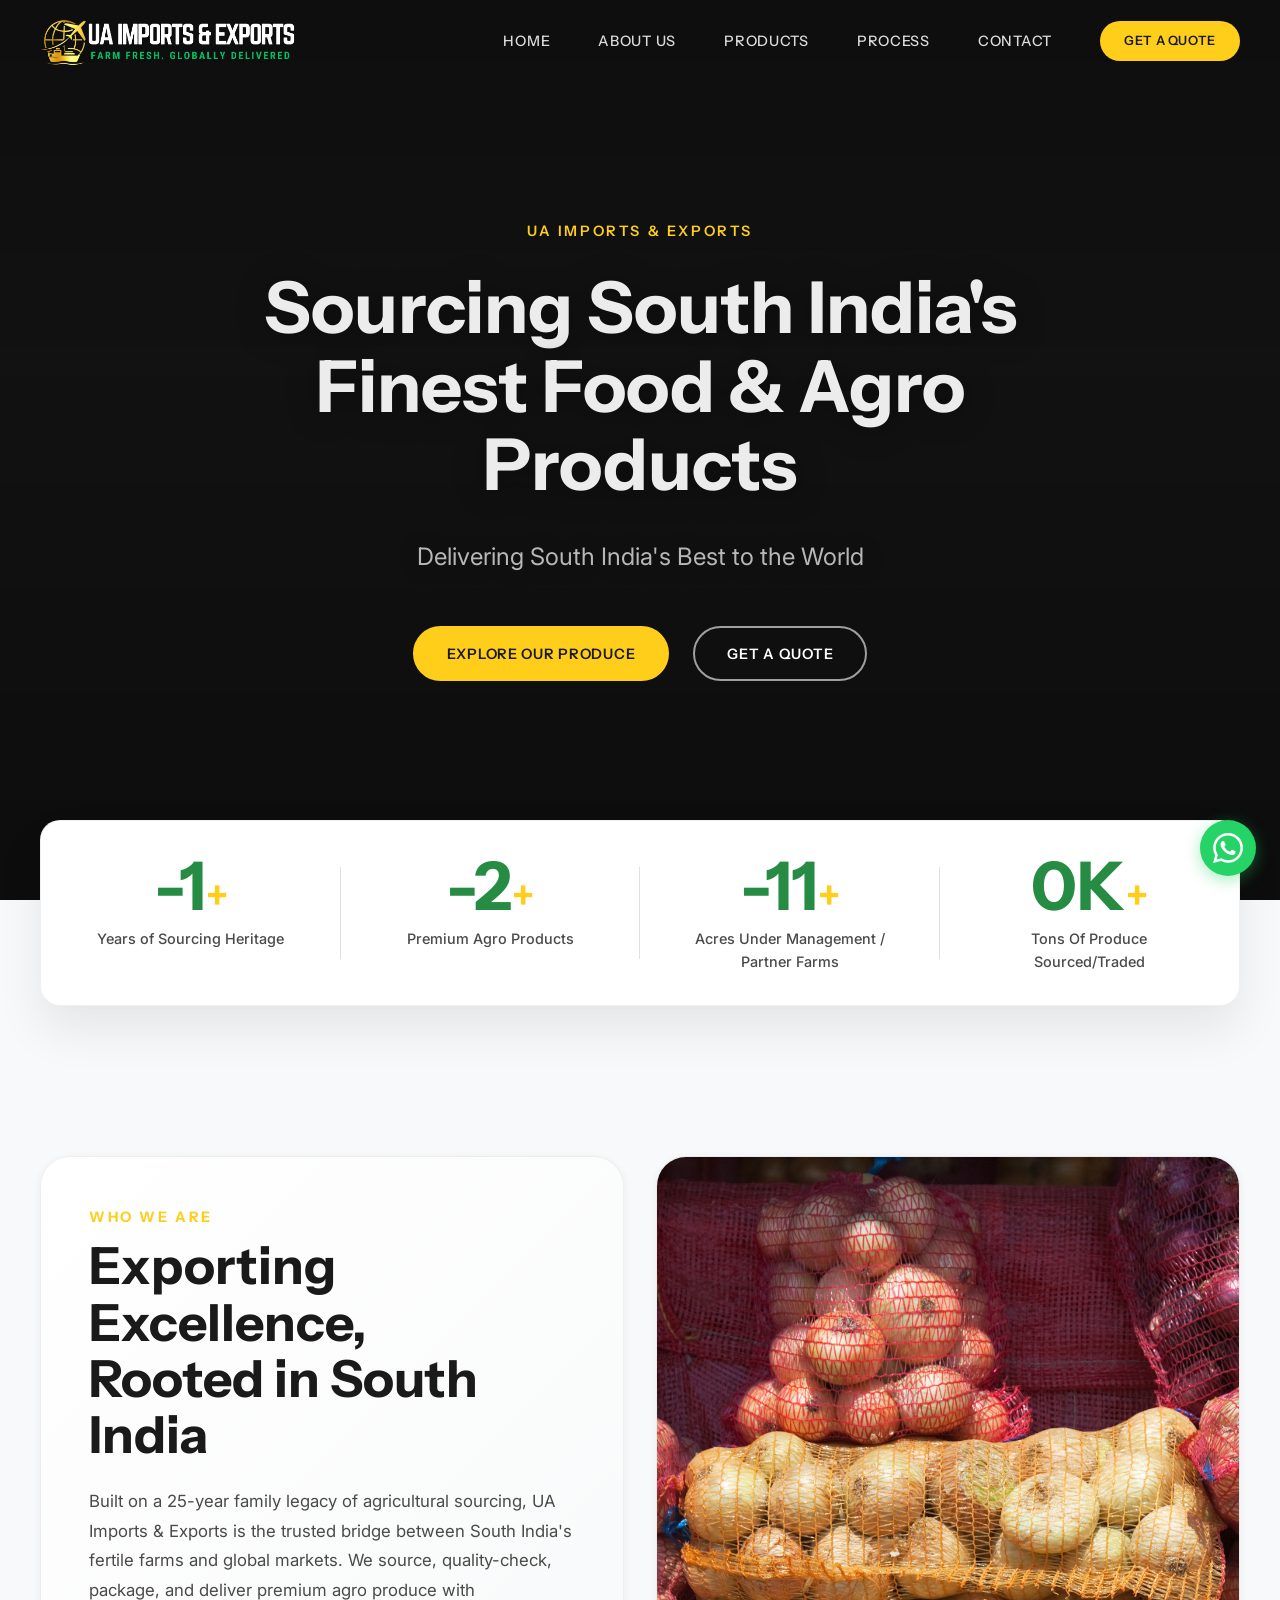
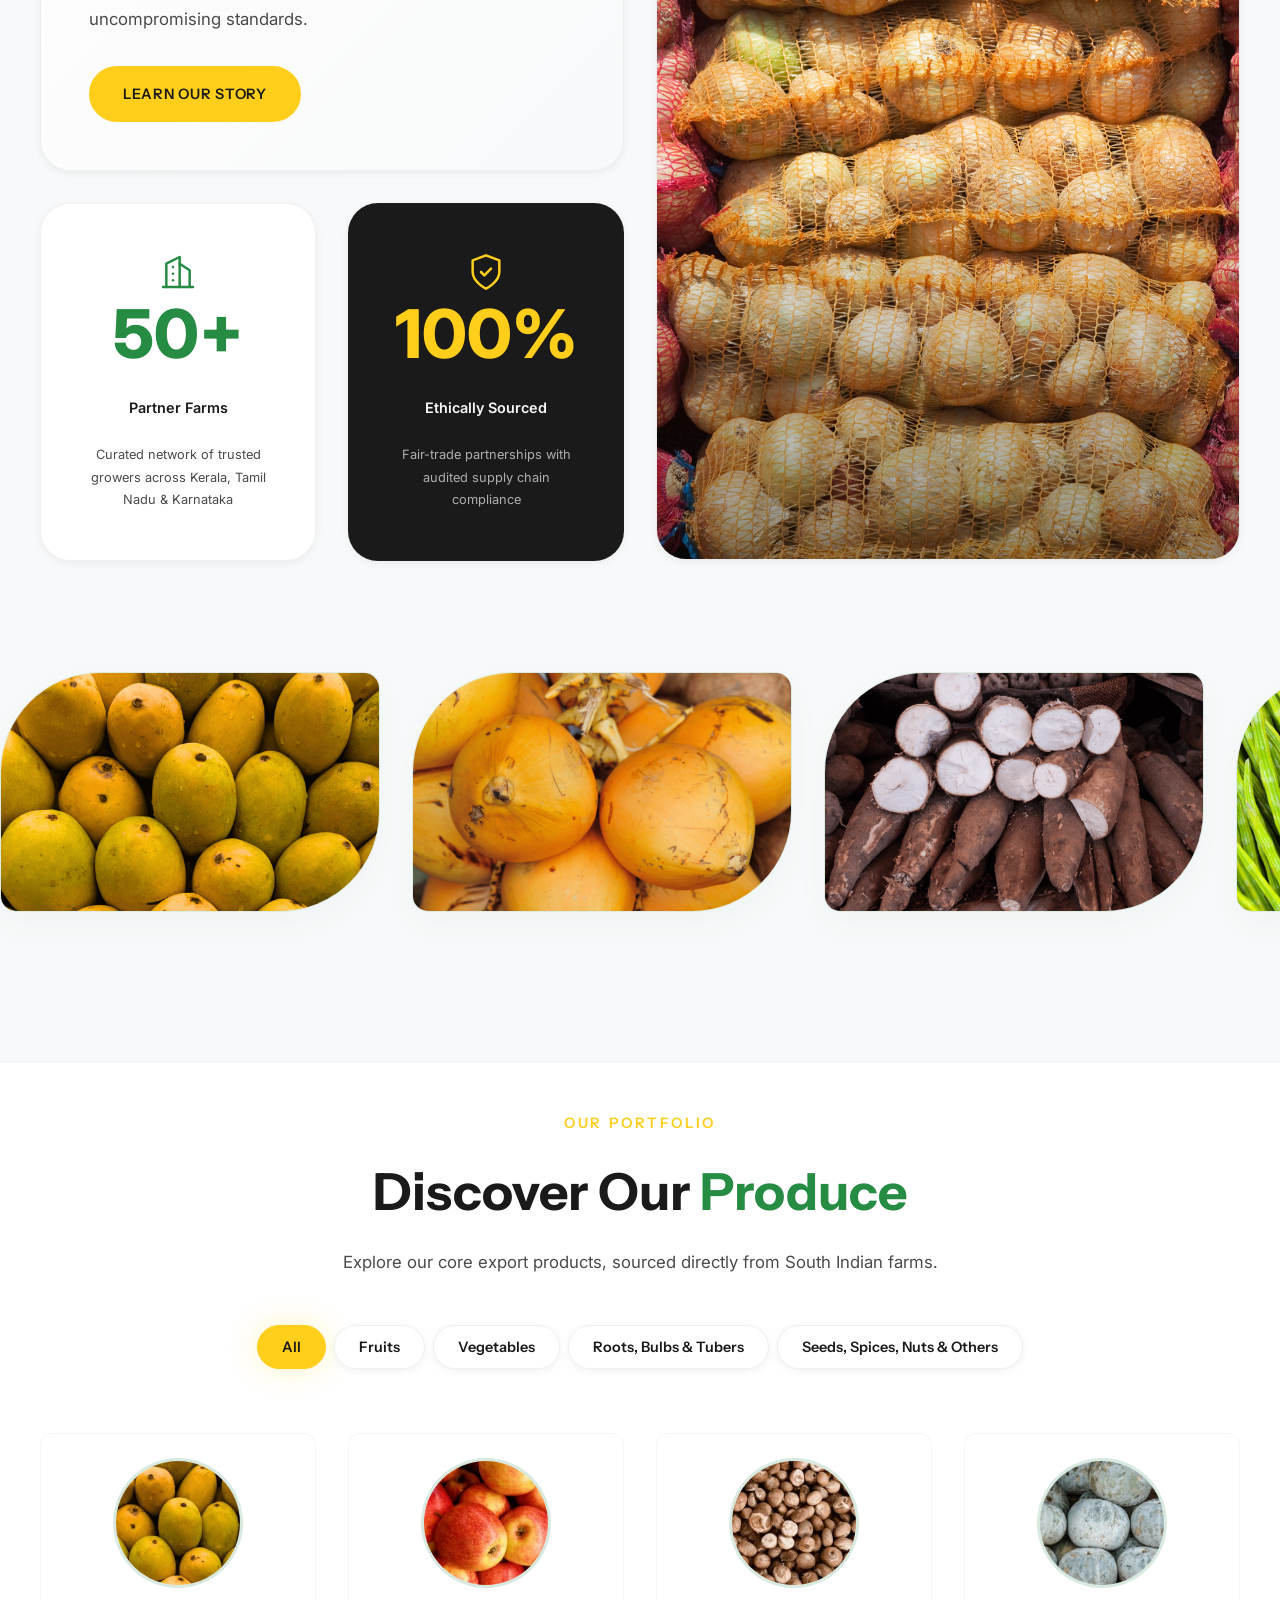
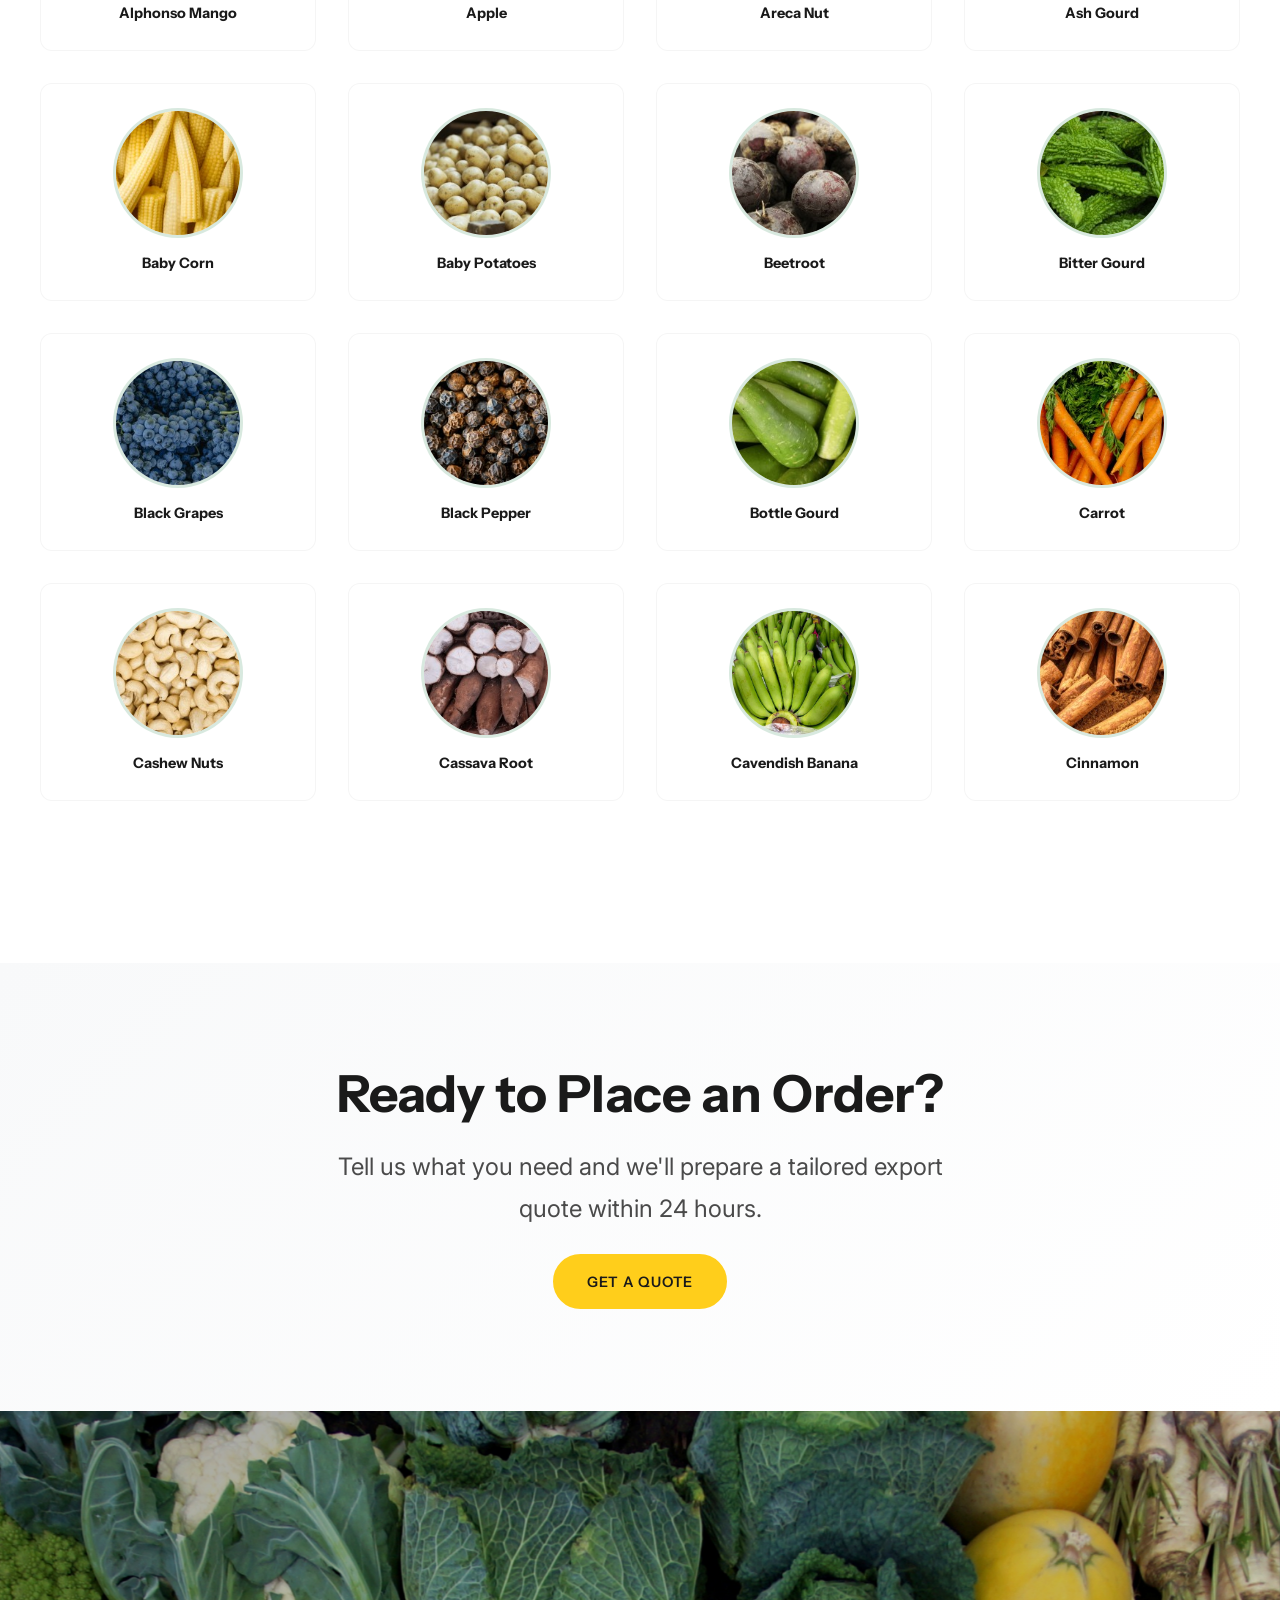
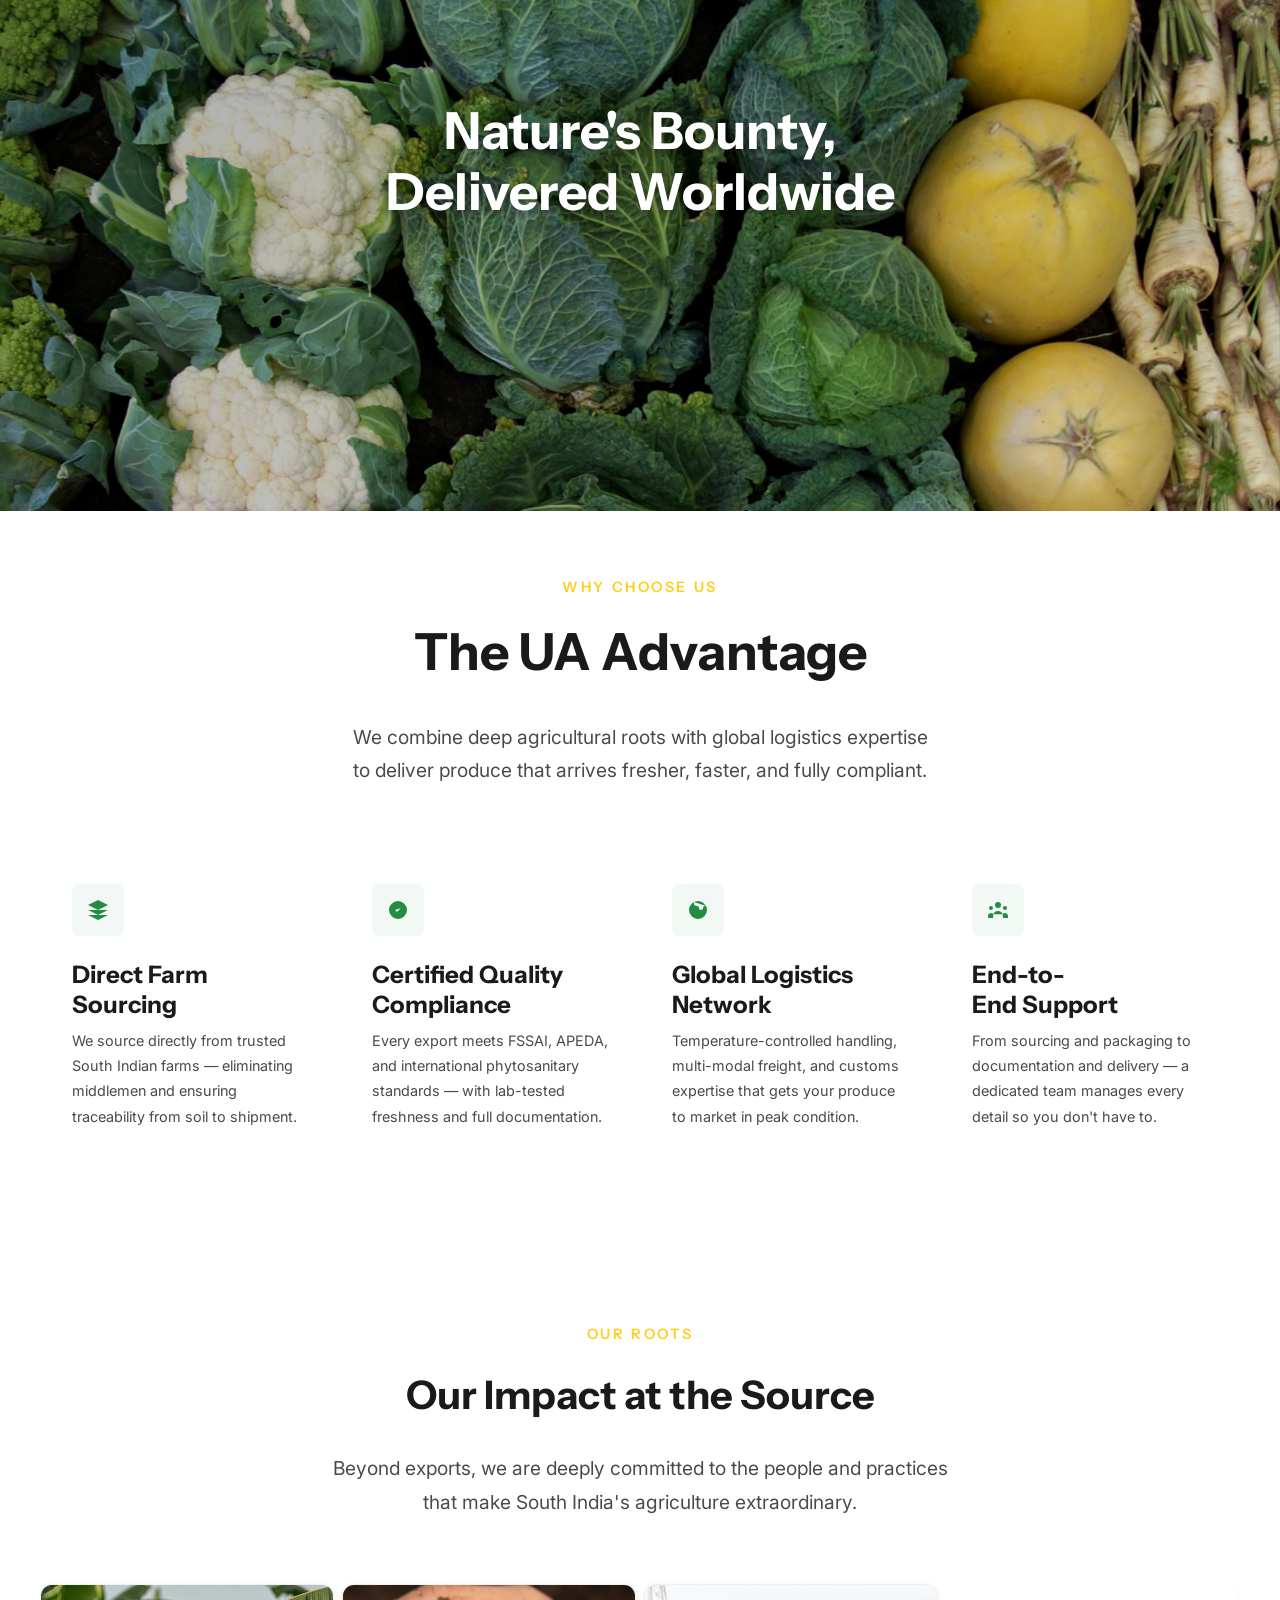
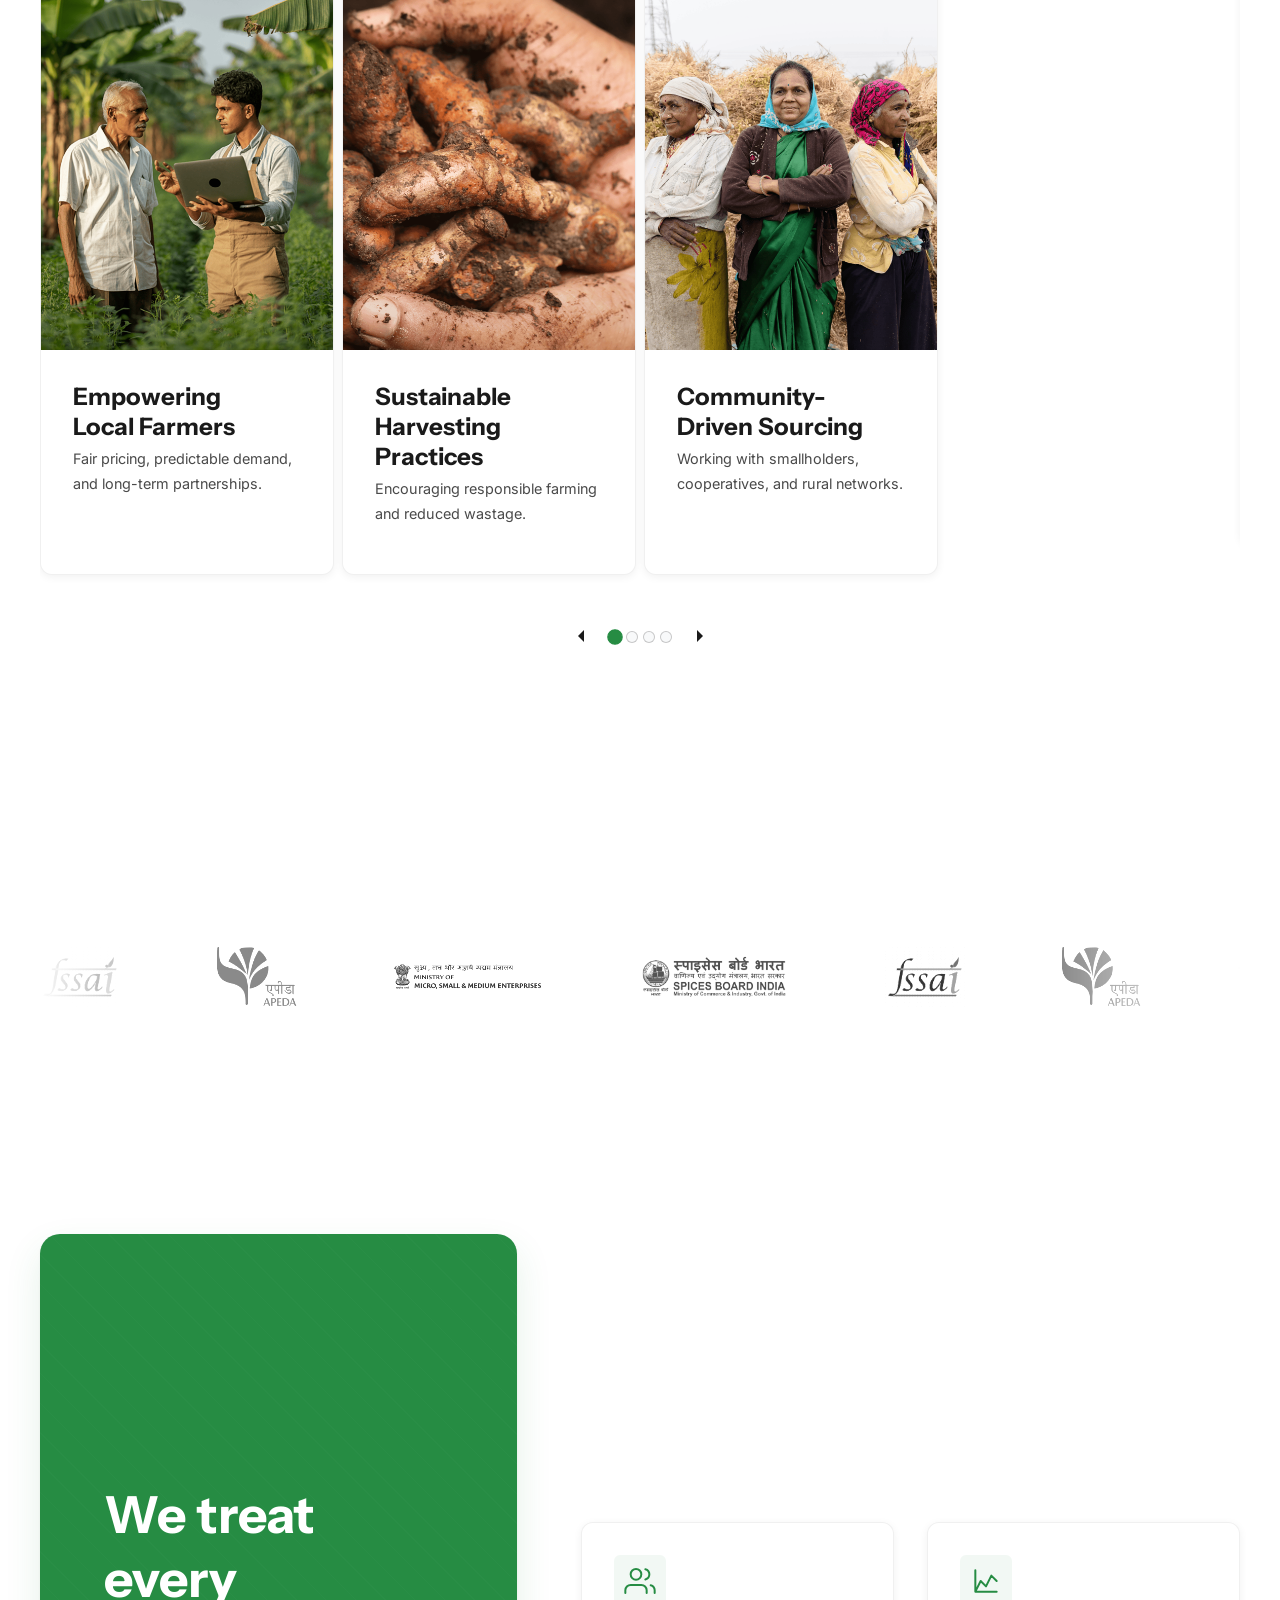
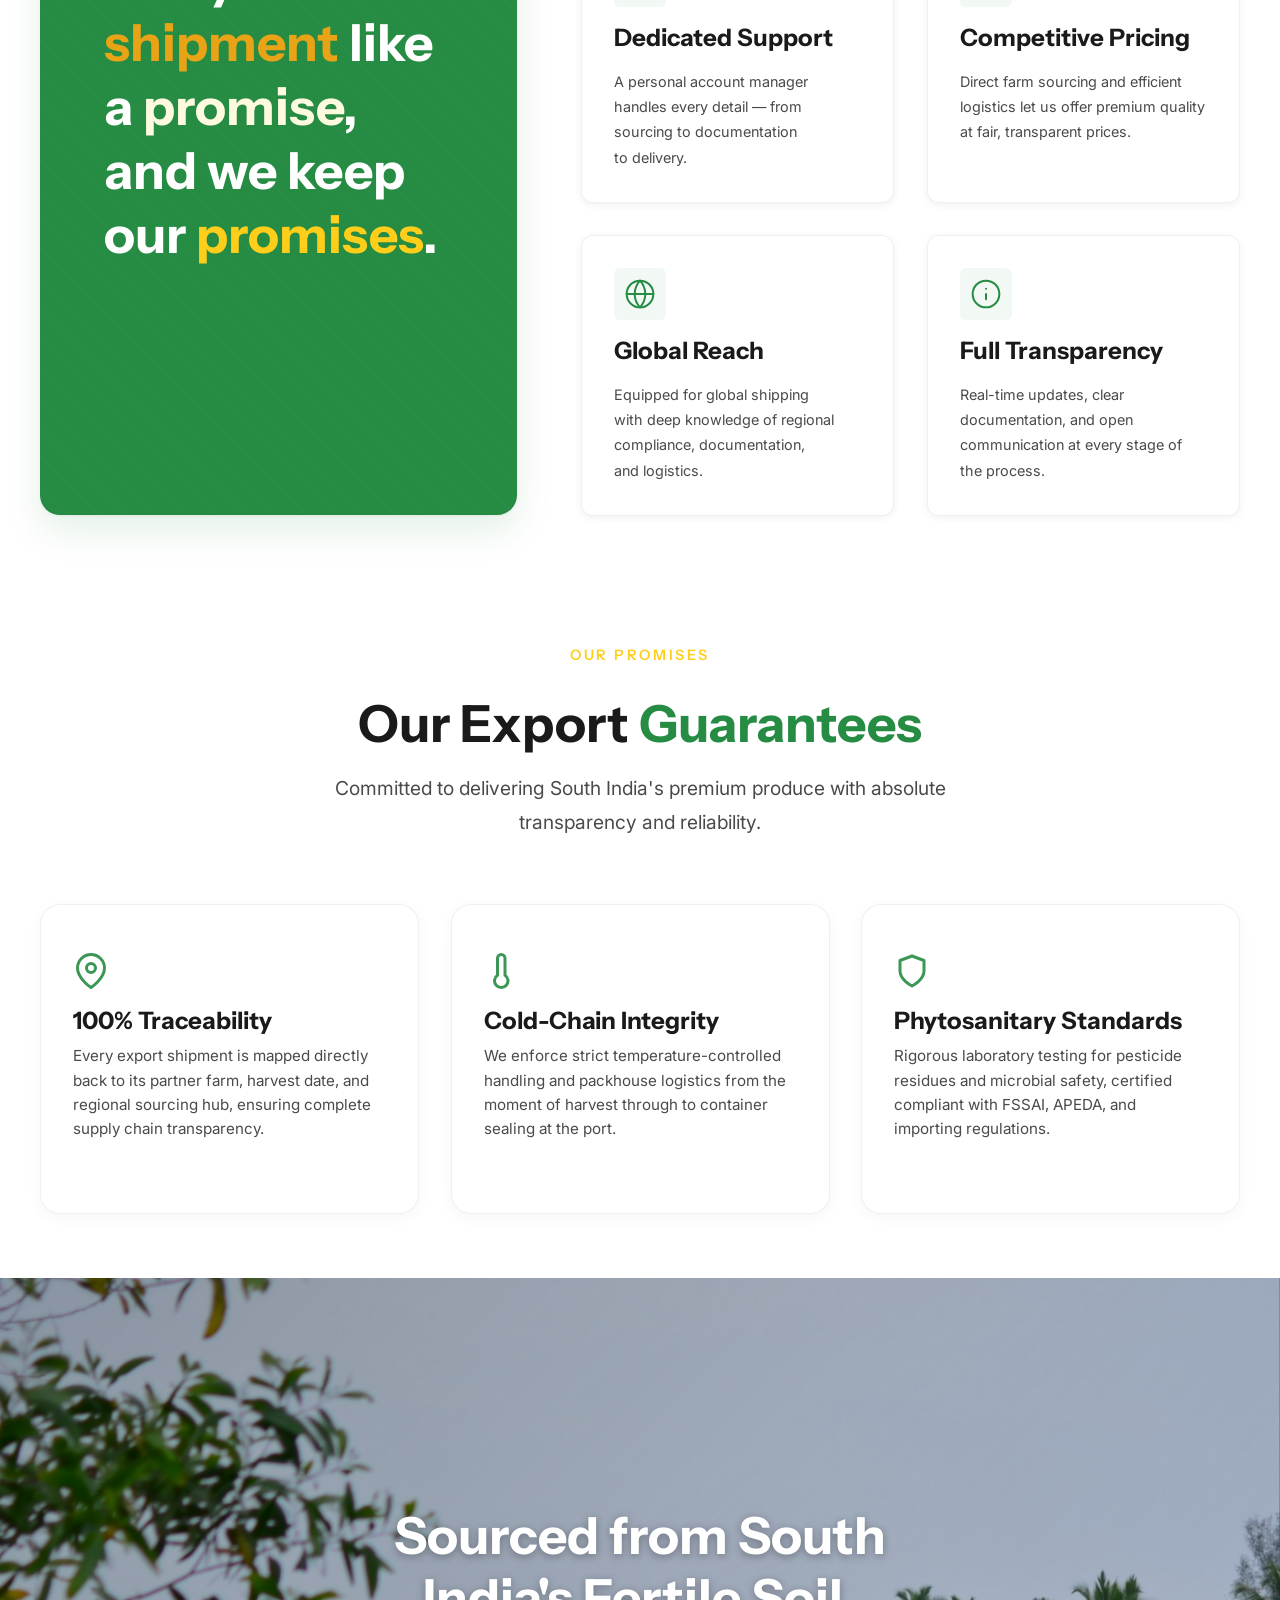
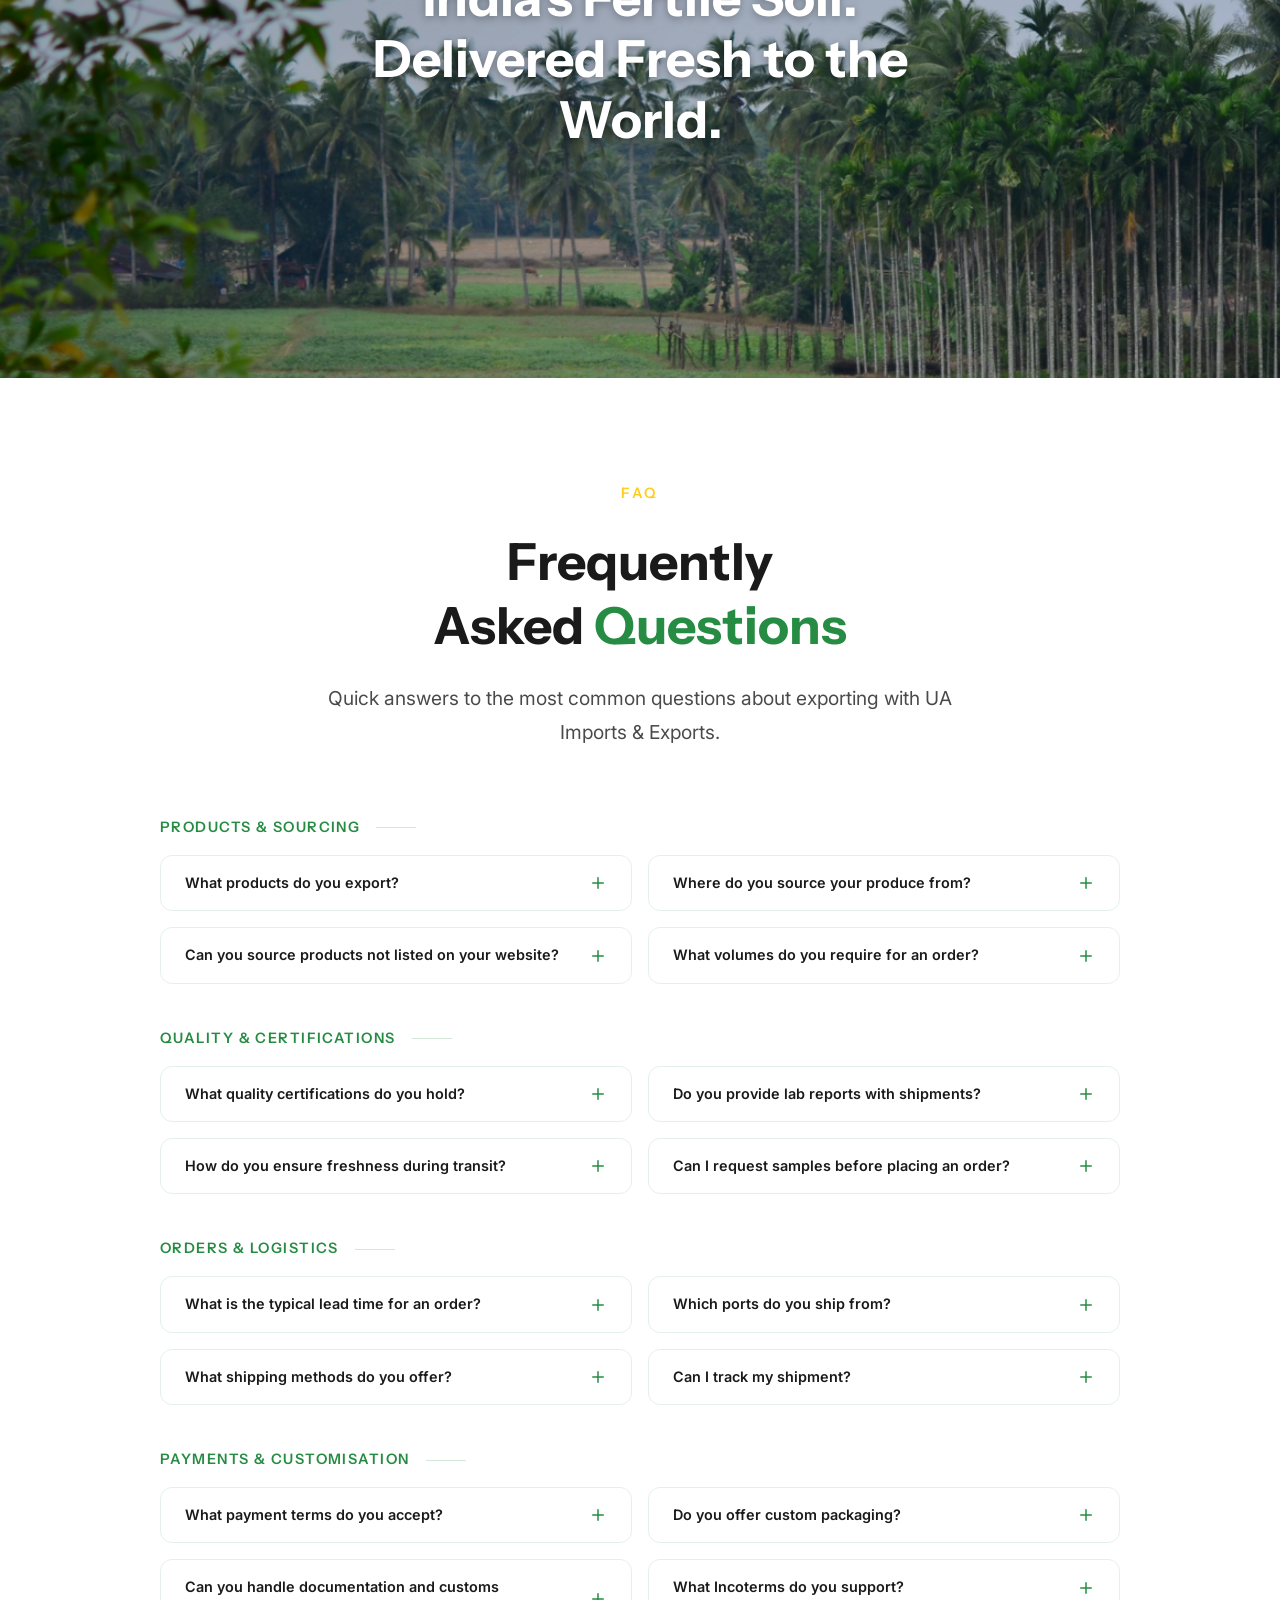
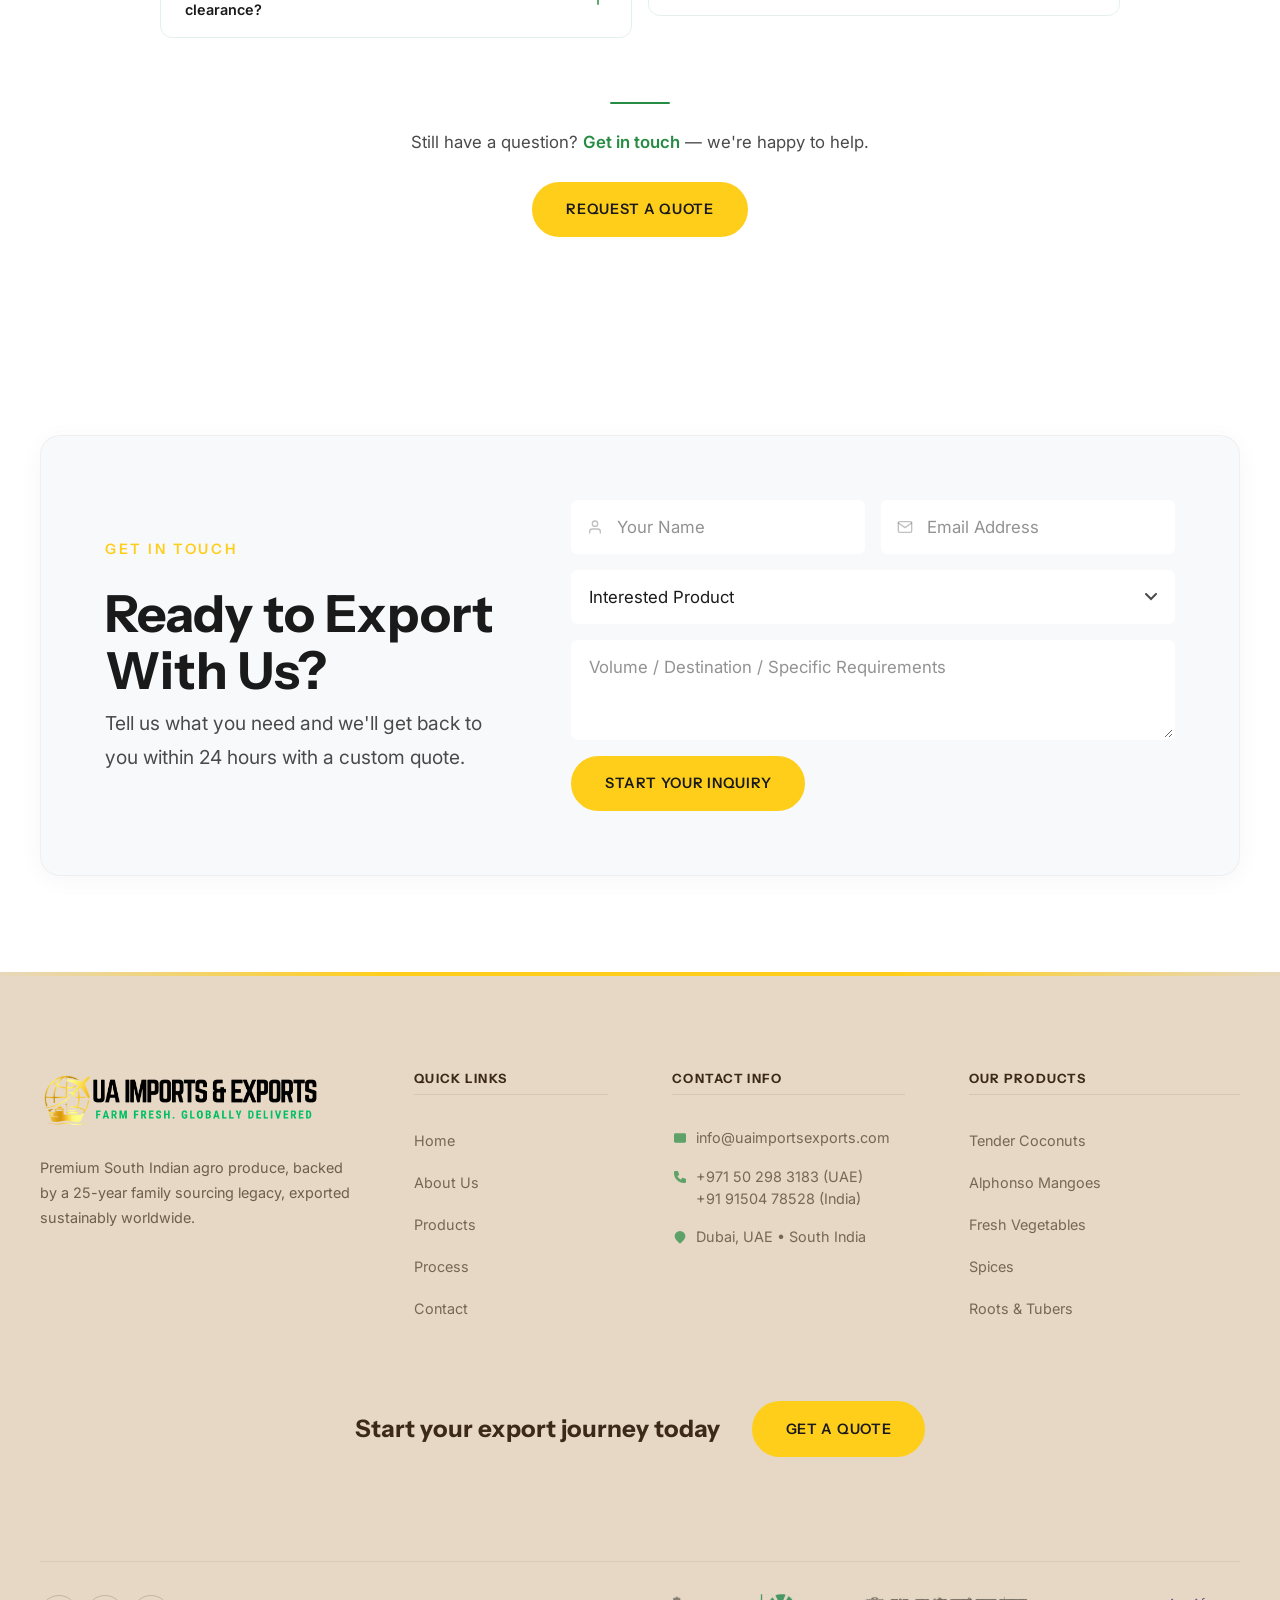
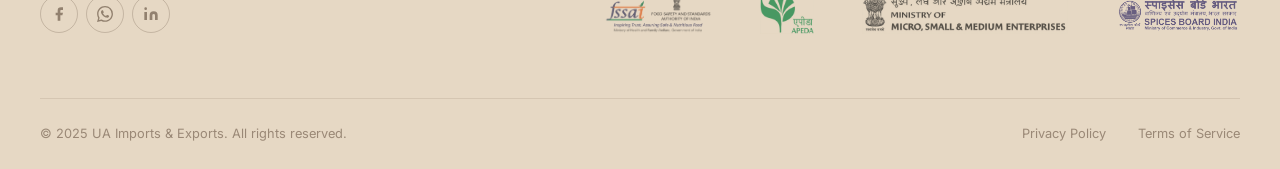
==== commit d10b4170: "Optimize image formats to WebP/JPG, restructure project directories, add seasonal calendar style con" ====
--- a/index.html
+++ b/index.html
@@ -21,7 +21,7 @@
   <meta property="og:site_name" content="UA Imports & Exports">
 
   <!-- Favicon -->
-  <link rel="icon" type="image/svg+xml" href="assets/images/favicon.svg">
+  <link rel="icon" type="image/png" href="assets/images/favicon.png">
   <link rel="alternate icon" type="image/png" href="assets/images/logo/logo-symbol.png">
 
   <!-- Google Fonts -->
@@ -77,7 +77,7 @@
   <!-- ============================================================
        SECTION: Cinematic Hero
        ============================================================ -->
-  <section class="hero" id="hero" aria-label="Hero">
+  <section class="hero hero--home" id="hero" aria-label="Hero">
     <div class="hero__video-container">
       <video class="hero__video" muted playsinline aria-hidden="true" preload="auto">
         <source src="assets/videos/hero/Alphonso Mango.mp4" type="video/mp4">
@@ -128,7 +128,7 @@
     <div class="hero__overlay" aria-hidden="true"></div>
     <div class="hero__content">
       <p class="hero__eyebrow">UA Imports & Exports</p>
-      <h1 class="hero__title">Food &amp; Agro Products</h1>
+      <h1 class="hero__title"><span class="hero__title-line">Sourcing <span class="hero__title-accent">South India's</span></span><br>Finest Food &amp; Agro Products</h1>
       <p class="hero__subtitle">Delivering South India's Best to the World</p>
       <div class="hero__buttons">
         <a href="products.html" class="btn btn--primary">Explore Our Produce</a>
@@ -145,19 +145,19 @@
       <div class="stats-bar__grid">
         <div class="stats-bar__item">
           <p class="stats-bar__number"><span class="stats-count" data-target="25">25</span><span class="stats-suffix">+</span></p>
-          <p class="stats-bar__label">Years of Agricultural Expertise</p>
+          <p class="stats-bar__label">Years of Sourcing Heritage</p>
         </div>
         <div class="stats-bar__item">
           <p class="stats-bar__number"><span class="stats-count" data-target="75">75</span><span class="stats-suffix">+</span></p>
           <p class="stats-bar__label">Premium Agro Products</p>
         </div>
         <div class="stats-bar__item">
-          <p class="stats-bar__number"><span class="stats-count" data-target="130">130</span><span class="stats-suffix">+</span></p>
-          <p class="stats-bar__label">Countries Exported To</p>
+          <p class="stats-bar__number"><span class="stats-count" data-target="500">500</span><span class="stats-suffix">+</span></p>
+          <p class="stats-bar__label">Acres Under Management / Partner Farms</p>
         </div>
         <div class="stats-bar__item">
-          <p class="stats-bar__number"><span class="stats-count" data-target="850">850</span><span class="stats-suffix">+</span></p>
-          <p class="stats-bar__label">Happy Clients Worldwide</p>
+          <p class="stats-bar__number"><span class="stats-count" data-target="10">10</span><span class="stats-k" style="color: var(--color-forest);">K</span><span class="stats-suffix">+</span></p>
+          <p class="stats-bar__label">Tons Of Produce Sourced/Traded</p>
         </div>
       </div>
     </div>
@@ -175,7 +175,7 @@
           <p class="eyebrow">Who We Are</p>
           <h2 class="bento-heading">Exporting Excellence,<br>Rooted in South India</h2>
           <p class="bento-description">
-            For over 25 years, UA Imports & Exports has been the trusted bridge between South India's fertile farms and global markets. We source, quality-check, package, and deliver premium agro produce with uncompromising standards.
+            Built on a 25-year family legacy of agricultural sourcing, UA Imports & Exports is the trusted bridge between South India's fertile farms and global markets. We source, quality-check, package, and deliver premium agro produce with uncompromising standards.
           </p>
           <a href="about.html" class="btn btn--primary">Learn Our Story</a>
         </div>
@@ -256,562 +256,411 @@
         <!-- Alphonso Mango -->
         <div class="product-card" data-category="fruits" data-featured="true">
           <div class="product-card__image-wrapper">
-            <img src="assets/images/Agro%20Produce/Alphonso%20Mango.png" alt="Alphonso Mango" class="product-card__image" loading="lazy">
+            <img src="assets/images/Our%20Full%20Product%20Range/Fresh%20Fruits/Alphonso%20Mango.jpg" alt="Alphonso Mango" class="product-card__image" loading="lazy">
           </div>
           <h3 class="product-card__name">Alphonso Mango</h3>
         </div>
         <!-- Apple -->
         <div class="product-card" data-category="fruits" data-featured="true">
           <div class="product-card__image-wrapper">
-            <img src="assets/images/Agro%20Produce/Apple.png" alt="Apple" class="product-card__image" loading="lazy">
+            <img src="assets/images/Our%20Full%20Product%20Range/Fresh%20Fruits/Apple.jpg" alt="Apple" class="product-card__image" loading="lazy">
           </div>
           <h3 class="product-card__name">Apple</h3>
         </div>
-        <!-- Jackfruit -->
-        <div class="product-card is-hidden fade-out" data-category="fruits" data-featured="false">
-          <div class="product-card__image-wrapper">
-            <img src="assets/images/Agro%20Produce/Jackfruit.png" alt="Jackfruit" class="product-card__image" loading="lazy">
+        <!-- Areca Nut -->
+        <div class="product-card" data-category="others" data-featured="true">
+          <div class="product-card__image-wrapper">
+            <img src="assets/images/Our%20Full%20Product%20Range/Seeds%2C%20Spices%2C%20Nuts%20%26%20Others/Areca%20Nut.jpg" alt="Areca Nut" class="product-card__image" loading="lazy">
+          </div>
+          <h3 class="product-card__name">Areca Nut</h3>
+        </div>
+
+        <!-- Ash Gourd -->
+        <div class="product-card" data-category="vegetables" data-featured="true">
+          <div class="product-card__image-wrapper">
+            <img src="assets/images/Our%20Full%20Product%20Range/Fresh%20Vegetables/Ash%20Gourd.jpg" alt="Ash Gourd" class="product-card__image" loading="lazy">
+          </div>
+          <h3 class="product-card__name">Ash Gourd</h3>
+        </div>
+        <!-- Baby Corn -->
+        <div class="product-card" data-category="vegetables" data-featured="true">
+          <div class="product-card__image-wrapper">
+            <img src="assets/images/Our%20Full%20Product%20Range/Fresh%20Vegetables/Baby%20Corn.jpg" alt="Baby Corn" class="product-card__image" loading="lazy">
+          </div>
+          <h3 class="product-card__name">Baby Corn</h3>
+        </div>
+        <!-- Baby Potatoes -->
+        <div class="product-card" data-category="roots" data-featured="true">
+          <div class="product-card__image-wrapper">
+            <img src="assets/images/Our%20Full%20Product%20Range/Roots%2C%20Bulbs%20%26%20Tubers/Baby%20Potatoes.jpg" alt="Baby Potatoes" class="product-card__image" loading="lazy">
+          </div>
+          <h3 class="product-card__name">Baby Potatoes</h3>
+        </div>
+        <!-- Beetroot -->
+        <div class="product-card" data-category="roots" data-featured="true">
+          <div class="product-card__image-wrapper">
+            <img src="assets/images/Our%20Full%20Product%20Range/Roots%2C%20Bulbs%20%26%20Tubers/Beetroot.jpg" alt="Beetroot" class="product-card__image" loading="lazy">
+          </div>
+          <h3 class="product-card__name">Beetroot</h3>
+        </div>
+        <!-- Bitter Gourd -->
+        <div class="product-card" data-category="vegetables" data-featured="true">
+          <div class="product-card__image-wrapper">
+            <img src="assets/images/Our%20Full%20Product%20Range/Fresh%20Vegetables/Bitter%20Gourd.jpg" alt="Bitter Gourd" class="product-card__image" loading="lazy">
+          </div>
+          <h3 class="product-card__name">Bitter Gourd</h3>
+        </div>
+        <!-- Black Grapes -->
+        <div class="product-card" data-category="fruits" data-featured="true">
+          <div class="product-card__image-wrapper">
+            <img src="assets/images/Our%20Full%20Product%20Range/Fresh%20Fruits/Black%20Grapes.jpg" alt="Black Grapes" class="product-card__image" loading="lazy">
+          </div>
+          <h3 class="product-card__name">Black Grapes</h3>
+        </div>
+        <!-- Black Pepper -->
+        <div class="product-card" data-category="others" data-featured="true">
+          <div class="product-card__image-wrapper">
+            <img src="assets/images/Our%20Full%20Product%20Range/Seeds%2C%20Spices%2C%20Nuts%20%26%20Others/Black%20Pepper.jpg" alt="Black Pepper" class="product-card__image" loading="lazy">
+          </div>
+          <h3 class="product-card__name">Black Pepper</h3>
+        </div>
+        <!-- Bottle Gourd -->
+        <div class="product-card" data-category="vegetables" data-featured="true">
+          <div class="product-card__image-wrapper">
+            <img src="assets/images/Our%20Full%20Product%20Range/Fresh%20Vegetables/Bottle%20Gourd.jpg" alt="Bottle Gourd" class="product-card__image" loading="lazy">
+          </div>
+          <h3 class="product-card__name">Bottle Gourd</h3>
+        </div>
+        <!-- Carrot -->
+        <div class="product-card" data-category="roots" data-featured="true">
+          <div class="product-card__image-wrapper">
+            <img src="assets/images/Our%20Full%20Product%20Range/Roots%2C%20Bulbs%20%26%20Tubers/Carrot.jpg" alt="Carrot" class="product-card__image" loading="lazy">
+          </div>
+          <h3 class="product-card__name">Carrot</h3>
+        </div>
+        <!-- Cashew Nuts -->
+        <div class="product-card" data-category="others" data-featured="true">
+          <div class="product-card__image-wrapper">
+            <img src="assets/images/Our%20Full%20Product%20Range/Seeds%2C%20Spices%2C%20Nuts%20%26%20Others/Cashew%20Nuts.jpg" alt="Cashew Nuts" class="product-card__image" loading="lazy">
+          </div>
+          <h3 class="product-card__name">Cashew Nuts</h3>
+        </div>
+        <!-- Cassava Root -->
+        <div class="product-card" data-category="roots" data-featured="true">
+          <div class="product-card__image-wrapper">
+            <img src="assets/images/Our%20Full%20Product%20Range/Roots%2C%20Bulbs%20%26%20Tubers/Cassava%20Root.jpg" alt="Cassava Root" class="product-card__image" loading="lazy">
+          </div>
+          <h3 class="product-card__name">Cassava Root</h3>
+        </div>
+        <!-- Cavendish Banana -->
+        <div class="product-card" data-category="fruits" data-featured="true">
+          <div class="product-card__image-wrapper">
+            <img src="assets/images/Our%20Full%20Product%20Range/Fresh%20Fruits/Cavendish%20Banana.jpg" alt="Cavendish Banana" class="product-card__image" loading="lazy">
+          </div>
+          <h3 class="product-card__name">Cavendish Banana</h3>
+        </div>
+        <!-- Cinnamon -->
+        <div class="product-card" data-category="others" data-featured="true">
+          <div class="product-card__image-wrapper">
+            <img src="assets/images/Our%20Full%20Product%20Range/Seeds%2C%20Spices%2C%20Nuts%20%26%20Others/Cinnamon.jpg" alt="Cinnamon" class="product-card__image" loading="lazy">
+          </div>
+          <h3 class="product-card__name">Cinnamon</h3>
+        </div>
+
+        <!-- ===== Additional Fruits ===== -->
+        <div class="product-card" data-category="fruits" data-featured="true">
+          <div class="product-card__image-wrapper">
+            <img src="assets/images/Our%20Full%20Product%20Range/Fresh%20Fruits/Corn.jpg" alt="Corn" class="product-card__image" loading="lazy">
+          </div>
+          <h3 class="product-card__name">Corn</h3>
+        </div>
+        <div class="product-card" data-category="fruits" data-featured="true">
+          <div class="product-card__image-wrapper">
+            <img src="assets/images/Our%20Full%20Product%20Range/Fresh%20Fruits/Custard%20Apple.jpg" alt="Custard Apple" class="product-card__image" loading="lazy">
+          </div>
+          <h3 class="product-card__name">Custard Apple</h3>
+        </div>
+        <div class="product-card" data-category="fruits" data-featured="true">
+          <div class="product-card__image-wrapper">
+            <img src="assets/images/Our%20Full%20Product%20Range/Fresh%20Fruits/Dragon%20Fruit.jpg" alt="Dragon Fruit" class="product-card__image" loading="lazy">
+          </div>
+          <h3 class="product-card__name">Dragon Fruit</h3>
+        </div>
+        <div class="product-card" data-category="fruits" data-featured="true">
+          <div class="product-card__image-wrapper">
+            <img src="assets/images/Our%20Full%20Product%20Range/Fresh%20Fruits/Green%20Grapes.jpg" alt="Green Grapes" class="product-card__image" loading="lazy">
+          </div>
+          <h3 class="product-card__name">Green Grapes</h3>
+        </div>
+        <div class="product-card" data-category="fruits" data-featured="true">
+          <div class="product-card__image-wrapper">
+            <img src="assets/images/Our%20Full%20Product%20Range/Fresh%20Fruits/Guava.jpg" alt="Guava" class="product-card__image" loading="lazy">
+          </div>
+          <h3 class="product-card__name">Guava</h3>
+        </div>
+        <div class="product-card" data-category="fruits" data-featured="true">
+          <div class="product-card__image-wrapper">
+            <img src="assets/images/Our%20Full%20Product%20Range/Fresh%20Fruits/Indian%20Gooseberry.jpg" alt="Indian Gooseberry" class="product-card__image" loading="lazy">
+          </div>
+          <h3 class="product-card__name">Indian Gooseberry</h3>
+        </div>
+        <div class="product-card" data-category="fruits" data-featured="true">
+          <div class="product-card__image-wrapper">
+            <img src="assets/images/Our%20Full%20Product%20Range/Fresh%20Fruits/Jackfruit.jpg" alt="Jackfruit" class="product-card__image" loading="lazy">
           </div>
           <h3 class="product-card__name">Jackfruit</h3>
         </div>
-        <!-- King Coconut -->
-        <div class="product-card" data-category="fruits" data-featured="true">
-          <div class="product-card__image-wrapper">
-            <img src="assets/images/Agro%20Produce/King%20Coconut.png" alt="King Coconut" class="product-card__image" loading="lazy">
+        <div class="product-card" data-category="fruits" data-featured="true">
+          <div class="product-card__image-wrapper">
+            <img src="assets/images/Our%20Full%20Product%20Range/Fresh%20Fruits/King%20Coconut.jpg" alt="King Coconut" class="product-card__image" loading="lazy">
           </div>
           <h3 class="product-card__name">King Coconut</h3>
         </div>
-        <!-- Oranges -->
-        <div class="product-card is-hidden fade-out" data-category="fruits" data-featured="false">
-          <div class="product-card__image-wrapper">
-            <img src="assets/images/Agro%20Produce/Oranges.png" alt="Oranges" class="product-card__image" loading="lazy">
+        <div class="product-card" data-category="fruits" data-featured="true">
+          <div class="product-card__image-wrapper">
+            <img src="assets/images/Our%20Full%20Product%20Range/Fresh%20Fruits/Litchi.jpg" alt="Litchi" class="product-card__image" loading="lazy">
+          </div>
+          <h3 class="product-card__name">Litchi</h3>
+        </div>
+        <div class="product-card" data-category="fruits" data-featured="true">
+          <div class="product-card__image-wrapper">
+            <img src="assets/images/Our%20Full%20Product%20Range/Fresh%20Fruits/Mangosteen.jpg" alt="Mangosteen" class="product-card__image" loading="lazy">
+          </div>
+          <h3 class="product-card__name">Mangosteen</h3>
+        </div>
+        <div class="product-card" data-category="fruits" data-featured="true">
+          <div class="product-card__image-wrapper">
+            <img src="assets/images/Our%20Full%20Product%20Range/Fresh%20Fruits/Oranges.jpg" alt="Oranges" class="product-card__image" loading="lazy">
           </div>
           <h3 class="product-card__name">Oranges</h3>
         </div>
-        <!-- Papaya -->
-        <div class="product-card is-hidden fade-out" data-category="fruits" data-featured="false">
-          <div class="product-card__image-wrapper">
-            <img src="assets/images/Agro%20Produce/Papaya.png" alt="Papaya" class="product-card__image" loading="lazy">
+        <div class="product-card" data-category="fruits" data-featured="true">
+          <div class="product-card__image-wrapper">
+            <img src="assets/images/Our%20Full%20Product%20Range/Fresh%20Fruits/Papaya.jpg" alt="Papaya" class="product-card__image" loading="lazy">
           </div>
           <h3 class="product-card__name">Papaya</h3>
         </div>
-        <!-- Pineapple -->
-        <div class="product-card" data-category="fruits" data-featured="true">
-          <div class="product-card__image-wrapper">
-            <img src="assets/images/Agro%20Produce/Pineapple.png" alt="Pineapple" class="product-card__image" loading="lazy">
-          </div>
-          <h3 class="product-card__name">Pineapple</h3>
-        </div>
-        <!-- Sweet Lime -->
-        <div class="product-card is-hidden fade-out" data-category="fruits" data-featured="false">
-          <div class="product-card__image-wrapper">
-            <img src="assets/images/Agro%20Produce/Sweet%20Lime.png" alt="Sweet Lime" class="product-card__image" loading="lazy">
-          </div>
-          <h3 class="product-card__name">Sweet Lime</h3>
-        </div>
-        <!-- Red Banana -->
-        <div class="product-card" data-category="fruits" data-featured="true">
-          <div class="product-card__image-wrapper">
-            <img src="assets/images/Agro%20Produce/Red%20Banana.png" alt="Red Banana" class="product-card__image" loading="lazy">
-          </div>
-          <h3 class="product-card__name">Red Banana</h3>
-        </div>
-        <!-- Litchi -->
-        <div class="product-card is-hidden fade-out" data-category="fruits" data-featured="false">
-          <div class="product-card__image-wrapper">
-            <img src="assets/images/Agro%20Produce/Litchi.png" alt="Litchi" class="product-card__image" loading="lazy">
-          </div>
-          <h3 class="product-card__name">Litchi</h3>
-        </div>
-        <!-- Pomegranate -->
-        <div class="product-card is-hidden fade-out" data-category="fruits" data-featured="false">
-          <div class="product-card__image-wrapper">
-            <img src="assets/images/Agro%20Produce/Pomegranate.png" alt="Pomegranate" class="product-card__image" loading="lazy">
-          </div>
-          <h3 class="product-card__name">Pomegranate</h3>
-        </div>
-        <!-- Green Grapes -->
-        <div class="product-card is-hidden fade-out" data-category="fruits" data-featured="false">
-          <div class="product-card__image-wrapper">
-            <img src="assets/images/Agro%20Produce/Green%20Grapes.png" alt="Green Grapes" class="product-card__image" loading="lazy">
-          </div>
-          <h3 class="product-card__name">Green Grapes</h3>
-        </div>
-        <!-- Black Grapes -->
-        <div class="product-card is-hidden fade-out" data-category="fruits" data-featured="false">
-          <div class="product-card__image-wrapper">
-            <img src="assets/images/Agro%20Produce/Black%20Grapes.png" alt="Black Grapes" class="product-card__image" loading="lazy">
-          </div>
-          <h3 class="product-card__name">Black Grapes</h3>
-        </div>
-        <!-- Guava -->
-        <div class="product-card is-hidden fade-out" data-category="fruits" data-featured="false">
-          <div class="product-card__image-wrapper">
-            <img src="assets/images/Agro%20Produce/Guava.png" alt="Guava" class="product-card__image" loading="lazy">
-          </div>
-          <h3 class="product-card__name">Guava</h3>
-        </div>
-        <!-- Sapota -->
-        <div class="product-card is-hidden fade-out" data-category="fruits" data-featured="false">
-          <div class="product-card__image-wrapper">
-            <img src="assets/images/Agro%20Produce/Sapota.png" alt="Sapota" class="product-card__image" loading="lazy">
-          </div>
-          <h3 class="product-card__name">Sapota</h3>
-        </div>
-        <!-- Custard Apple -->
-        <div class="product-card is-hidden fade-out" data-category="fruits" data-featured="false">
-          <div class="product-card__image-wrapper">
-            <img src="assets/images/Agro%20Produce/Custard%20Apple.png" alt="Custard Apple" class="product-card__image" loading="lazy">
-          </div>
-          <h3 class="product-card__name">Custard Apple</h3>
-        </div>
-        <!-- Mangosteen -->
-        <div class="product-card is-hidden fade-out" data-category="fruits" data-featured="false">
-          <div class="product-card__image-wrapper">
-            <img src="assets/images/Agro%20Produce/Mangosteen.png" alt="Mangosteen" class="product-card__image" loading="lazy">
-          </div>
-          <h3 class="product-card__name">Mangosteen</h3>
-        </div>
-        <!-- Rambutan -->
-        <div class="product-card" data-category="fruits" data-featured="true">
-          <div class="product-card__image-wrapper">
-            <img src="assets/images/Agro%20Produce/Rambutan.png" alt="Rambutan" class="product-card__image" loading="lazy">
-          </div>
-          <h3 class="product-card__name">Rambutan</h3>
-        </div>
-        <!-- Passion Fruit -->
-        <div class="product-card is-hidden fade-out" data-category="fruits" data-featured="false">
-          <div class="product-card__image-wrapper">
-            <img src="assets/images/Agro%20Produce/Passion%20Fruit.png" alt="Passion Fruit" class="product-card__image" loading="lazy">
-          </div>
-          <h3 class="product-card__name">Passion Fruit</h3>
-        </div>
-        <!-- Dragon Fruit -->
-        <div class="product-card is-hidden fade-out" data-category="fruits" data-featured="false">
-          <div class="product-card__image-wrapper">
-            <img src="assets/images/Agro%20Produce/Dragon%20Fruit.png" alt="Dragon Fruit" class="product-card__image" loading="lazy">
-          </div>
-          <h3 class="product-card__name">Dragon Fruit</h3>
-        </div>
-        <!-- Bitter Gourd -->
-        <div class="product-card" data-category="vegetables" data-featured="true">
-          <div class="product-card__image-wrapper">
-            <img src="assets/images/Agro%20Produce/Bitter%20Gourd.png" alt="Bitter Gourd" class="product-card__image" loading="lazy">
-          </div>
-          <h3 class="product-card__name">Bitter Gourd</h3>
-        </div>
-        <!-- Cabbage -->
-        <div class="product-card is-hidden fade-out" data-category="vegetables" data-featured="false">
-          <div class="product-card__image-wrapper">
-            <img src="assets/images/Agro%20Produce/Cabbage.png" alt="Cabbage" class="product-card__image" loading="lazy">
+
+        <!-- ===== Additional Vegetables ===== -->
+        <div class="product-card" data-category="vegetables" data-featured="true">
+          <div class="product-card__image-wrapper">
+            <img src="assets/images/Our%20Full%20Product%20Range/Fresh%20Vegetables/Baby%20Potatoes.png" alt="Baby Potatoes" class="product-card__image" loading="lazy">
+          </div>
+          <h3 class="product-card__name">Baby Potatoes</h3>
+        </div>
+        <div class="product-card" data-category="vegetables" data-featured="true">
+          <div class="product-card__image-wrapper">
+            <img src="assets/images/Our%20Full%20Product%20Range/Fresh%20Vegetables/Beetroot.png" alt="Beetroot" class="product-card__image" loading="lazy">
+          </div>
+          <h3 class="product-card__name">Beetroot</h3>
+        </div>
+        <div class="product-card" data-category="vegetables" data-featured="true">
+          <div class="product-card__image-wrapper">
+            <img src="assets/images/Our%20Full%20Product%20Range/Fresh%20Vegetables/Cabbage.jpg" alt="Cabbage" class="product-card__image" loading="lazy">
           </div>
           <h3 class="product-card__name">Cabbage</h3>
         </div>
-        <!-- Corn -->
-        <div class="product-card is-hidden fade-out" data-category="vegetables" data-featured="false">
-          <div class="product-card__image-wrapper">
-            <img src="assets/images/Agro%20Produce/Corn.png" alt="Corn" class="product-card__image" loading="lazy">
+        <div class="product-card" data-category="vegetables" data-featured="true">
+          <div class="product-card__image-wrapper">
+            <img src="assets/images/Our%20Full%20Product%20Range/Fresh%20Vegetables/Capsicum.jpg" alt="Capsicum" class="product-card__image" loading="lazy">
+          </div>
+          <h3 class="product-card__name">Capsicum</h3>
+        </div>
+        <div class="product-card" data-category="vegetables" data-featured="true">
+          <div class="product-card__image-wrapper">
+            <img src="assets/images/Our%20Full%20Product%20Range/Fresh%20Vegetables/Cauliflower.jpg" alt="Cauliflower" class="product-card__image" loading="lazy">
+          </div>
+          <h3 class="product-card__name">Cauliflower</h3>
+        </div>
+        <div class="product-card" data-category="vegetables" data-featured="true">
+          <div class="product-card__image-wrapper">
+            <img src="assets/images/Our%20Full%20Product%20Range/Fresh%20Vegetables/Cluster%20Beans.jpg" alt="Cluster Beans" class="product-card__image" loading="lazy">
+          </div>
+          <h3 class="product-card__name">Cluster Beans</h3>
+        </div>
+        <div class="product-card" data-category="vegetables" data-featured="true">
+          <div class="product-card__image-wrapper">
+            <img src="assets/images/Our%20Full%20Product%20Range/Fresh%20Vegetables/Corn.png" alt="Corn" class="product-card__image" loading="lazy">
           </div>
           <h3 class="product-card__name">Corn</h3>
         </div>
-        <!-- Drumstick -->
-        <div class="product-card" data-category="vegetables" data-featured="true">
-          <div class="product-card__image-wrapper">
-            <img src="assets/images/Agro%20Produce/Drumstick.png" alt="Drumstick" class="product-card__image" loading="lazy">
+        <div class="product-card" data-category="vegetables" data-featured="true">
+          <div class="product-card__image-wrapper">
+            <img src="assets/images/Our%20Full%20Product%20Range/Fresh%20Vegetables/Drumstick.jpg" alt="Drumstick" class="product-card__image" loading="lazy">
           </div>
           <h3 class="product-card__name">Drumstick</h3>
         </div>
-        <!-- Eggplant -->
-        <div class="product-card" data-category="vegetables" data-featured="true">
-          <div class="product-card__image-wrapper">
-            <img src="assets/images/Agro%20Produce/Eggplant.png" alt="Eggplant" class="product-card__image" loading="lazy">
+        <div class="product-card" data-category="vegetables" data-featured="true">
+          <div class="product-card__image-wrapper">
+            <img src="assets/images/Our%20Full%20Product%20Range/Fresh%20Vegetables/Dry%20Red%20Chillies.png" alt="Dry Red Chillies" class="product-card__image" loading="lazy">
+          </div>
+          <h3 class="product-card__name">Dry Red Chillies</h3>
+        </div>
+        <div class="product-card" data-category="vegetables" data-featured="true">
+          <div class="product-card__image-wrapper">
+            <img src="assets/images/Our%20Full%20Product%20Range/Fresh%20Vegetables/Eggplant.jpg" alt="Eggplant" class="product-card__image" loading="lazy">
           </div>
           <h3 class="product-card__name">Eggplant</h3>
         </div>
-        <!-- Long Beans -->
-        <div class="product-card is-hidden fade-out" data-category="vegetables" data-featured="false">
-          <div class="product-card__image-wrapper">
-            <img src="assets/images/Agro%20Produce/Long%20Beans.png" alt="Long Beans" class="product-card__image" loading="lazy">
-          </div>
-          <h3 class="product-card__name">Long Beans</h3>
-        </div>
-        <!-- Capsicum -->
-        <div class="product-card is-hidden fade-out" data-category="vegetables" data-featured="false">
-          <div class="product-card__image-wrapper">
-            <img src="assets/images/Agro%20Produce/Capsicum.png" alt="Capsicum" class="product-card__image" loading="lazy">
-          </div>
-          <h3 class="product-card__name">Capsicum</h3>
-        </div>
-        <!-- Green Chillies -->
-        <div class="product-card" data-category="vegetables" data-featured="true">
-          <div class="product-card__image-wrapper">
-            <img src="assets/images/Agro%20Produce/Green%20Chillies.png" alt="Green Chillies" class="product-card__image" loading="lazy">
+        <div class="product-card" data-category="vegetables" data-featured="true">
+          <div class="product-card__image-wrapper">
+            <img src="assets/images/Our%20Full%20Product%20Range/Fresh%20Vegetables/Green%20Chillies.jpg" alt="Green Chillies" class="product-card__image" loading="lazy">
           </div>
           <h3 class="product-card__name">Green Chillies</h3>
         </div>
-        <!-- Okra -->
-        <div class="product-card" data-category="vegetables" data-featured="true">
-          <div class="product-card__image-wrapper">
-            <img src="assets/images/Agro%20Produce/Okra.png" alt="Okra" class="product-card__image" loading="lazy">
-          </div>
-          <h3 class="product-card__name">Okra</h3>
-        </div>
-        <!-- Red Onions -->
-        <div class="product-card is-hidden fade-out" data-category="vegetables" data-featured="false">
-          <div class="product-card__image-wrapper">
-            <img src="assets/images/Agro%20Produce/Red%20Onion.png" alt="Red Onions" class="product-card__image" loading="lazy">
-          </div>
-          <h3 class="product-card__name">Red Onions</h3>
-        </div>
-        <!-- Bottle Gourd -->
-        <div class="product-card is-hidden fade-out" data-category="vegetables" data-featured="false">
-          <div class="product-card__image-wrapper">
-            <img src="assets/images/Agro%20Produce/Bottle%20Gourd.png" alt="Bottle Gourd" class="product-card__image" loading="lazy">
-          </div>
-          <h3 class="product-card__name">Bottle Gourd</h3>
-        </div>
-        <!-- Snake Gourd -->
-        <div class="product-card is-hidden fade-out" data-category="vegetables" data-featured="false">
-          <div class="product-card__image-wrapper">
-            <img src="assets/images/Agro%20Produce/Snake%20Gourd.png" alt="Snake Gourd" class="product-card__image" loading="lazy">
-          </div>
-          <h3 class="product-card__name">Snake Gourd</h3>
-        </div>
-        <!-- Ridge Gourd -->
-        <div class="product-card is-hidden fade-out" data-category="vegetables" data-featured="false">
-          <div class="product-card__image-wrapper">
-            <img src="assets/images/Agro%20Produce/Ridge%20Gourd.png" alt="Ridge Gourd" class="product-card__image" loading="lazy">
-          </div>
-          <h3 class="product-card__name">Ridge Gourd</h3>
-        </div>
-        <!-- Ivy Gourd -->
-        <div class="product-card is-hidden fade-out" data-category="vegetables" data-featured="false">
-          <div class="product-card__image-wrapper">
-            <img src="assets/images/Agro%20Produce/Ivy%20Gourd.png" alt="Ivy Gourd" class="product-card__image" loading="lazy">
+        <div class="product-card" data-category="vegetables" data-featured="true">
+          <div class="product-card__image-wrapper">
+            <img src="assets/images/Our%20Full%20Product%20Range/Fresh%20Vegetables/Ivy%20Gourd.jpg" alt="Ivy Gourd" class="product-card__image" loading="lazy">
           </div>
           <h3 class="product-card__name">Ivy Gourd</h3>
         </div>
-        <!-- Cluster Beans -->
-        <div class="product-card is-hidden fade-out" data-category="vegetables" data-featured="false">
-          <div class="product-card__image-wrapper">
-            <img src="assets/images/Agro%20Produce/Cluster%20Beans.png" alt="Cluster Beans" class="product-card__image" loading="lazy">
-          </div>
-          <h3 class="product-card__name">Cluster Beans</h3>
-        </div>
-        <!-- Tomato -->
-        <div class="product-card is-hidden fade-out" data-category="vegetables" data-featured="false">
-          <div class="product-card__image-wrapper">
-            <img src="assets/images/Agro%20Produce/Tomato.png" alt="Tomato" class="product-card__image" loading="lazy">
-          </div>
-          <h3 class="product-card__name">Tomato</h3>
-        </div>
-        <!-- Cauliflower -->
-        <div class="product-card is-hidden fade-out" data-category="vegetables" data-featured="false">
-          <div class="product-card__image-wrapper">
-            <img src="assets/images/Agro%20Produce/Cauliflower.png" alt="Cauliflower" class="product-card__image" loading="lazy">
-          </div>
-          <h3 class="product-card__name">Cauliflower</h3>
-        </div>
-        <!-- Ash Gourd -->
-        <div class="product-card is-hidden fade-out" data-category="vegetables" data-featured="false">
-          <div class="product-card__image-wrapper">
-            <img src="assets/images/Agro%20Produce/Ash%20Gourd.png" alt="Ash Gourd" class="product-card__image" loading="lazy">
-          </div>
-          <h3 class="product-card__name">Ash Gourd</h3>
-        </div>
-        <!-- Baby Corn -->
-        <div class="product-card is-hidden fade-out" data-category="vegetables" data-featured="false">
-          <div class="product-card__image-wrapper">
-            <img src="assets/images/Agro%20Produce/Baby%20Corn.png" alt="Baby Corn" class="product-card__image" loading="lazy">
-          </div>
-          <h3 class="product-card__name">Baby Corn</h3>
-        </div>
-        <!-- Beetroot -->
-        <div class="product-card is-hidden fade-out" data-category="vegetables" data-featured="false">
-          <div class="product-card__image-wrapper">
-            <img src="assets/images/Agro%20Produce/Beetroot.png" alt="Beetroot" class="product-card__image" loading="lazy">
-          </div>
-          <h3 class="product-card__name">Beetroot</h3>
-        </div>
-        <!-- Cassava Root -->
-        <div class="product-card" data-category="roots" data-featured="true">
-          <div class="product-card__image-wrapper">
-            <img src="assets/images/Agro%20Produce/Cassava%20Root.png" alt="Cassava Root" class="product-card__image" loading="lazy">
-          </div>
-          <h3 class="product-card__name">Cassava Root</h3>
-        </div>
-        <!-- Ginger -->
-        <div class="product-card is-hidden fade-out" data-category="roots" data-featured="false">
-          <div class="product-card__image-wrapper">
-            <img src="assets/images/Agro%20Produce/Ginger.png" alt="Ginger" class="product-card__image" loading="lazy">
+
+        <!-- ===== Additional Roots, Bulbs & Tubers ===== -->
+        <div class="product-card" data-category="roots" data-featured="true">
+          <div class="product-card__image-wrapper">
+            <img src="assets/images/Our%20Full%20Product%20Range/Roots%2C%20Bulbs%20%26%20Tubers/Arrowroot.png" alt="Arrowroot" class="product-card__image" loading="lazy">
+          </div>
+          <h3 class="product-card__name">Arrowroot</h3>
+        </div>
+        <div class="product-card" data-category="roots" data-featured="true">
+          <div class="product-card__image-wrapper">
+            <img src="assets/images/Our%20Full%20Product%20Range/Roots%2C%20Bulbs%20%26%20Tubers/Colocasia.jpg" alt="Colocasia" class="product-card__image" loading="lazy">
+          </div>
+          <h3 class="product-card__name">Colocasia</h3>
+        </div>
+        <div class="product-card" data-category="roots" data-featured="true">
+          <div class="product-card__image-wrapper">
+            <img src="assets/images/Our%20Full%20Product%20Range/Roots%2C%20Bulbs%20%26%20Tubers/Elephant%20Foot%20Yam.jpg" alt="Elephant Foot Yam" class="product-card__image" loading="lazy">
+          </div>
+          <h3 class="product-card__name">Elephant Foot Yam</h3>
+        </div>
+        <div class="product-card" data-category="roots" data-featured="true">
+          <div class="product-card__image-wrapper">
+            <img src="assets/images/Our%20Full%20Product%20Range/Roots%2C%20Bulbs%20%26%20Tubers/Galangal.png" alt="Galangal" class="product-card__image" loading="lazy">
+          </div>
+          <h3 class="product-card__name">Galangal</h3>
+        </div>
+        <div class="product-card" data-category="roots" data-featured="true">
+          <div class="product-card__image-wrapper">
+            <img src="assets/images/Our%20Full%20Product%20Range/Roots%2C%20Bulbs%20%26%20Tubers/Garlic.jpg" alt="Garlic" class="product-card__image" loading="lazy">
+          </div>
+          <h3 class="product-card__name">Garlic</h3>
+        </div>
+        <div class="product-card" data-category="roots" data-featured="true">
+          <div class="product-card__image-wrapper">
+            <img src="assets/images/Our%20Full%20Product%20Range/Roots%2C%20Bulbs%20%26%20Tubers/Ginger.jpg" alt="Ginger" class="product-card__image" loading="lazy">
           </div>
           <h3 class="product-card__name">Ginger</h3>
         </div>
-        <!-- Shallot -->
-        <div class="product-card" data-category="roots" data-featured="true">
-          <div class="product-card__image-wrapper">
-            <img src="assets/images/Agro%20Produce/Shallots.png" alt="Shallot" class="product-card__image" loading="lazy">
-          </div>
-          <h3 class="product-card__name">Shallot</h3>
-        </div>
-        <!-- Turmeric Root -->
-        <div class="product-card" data-category="roots" data-featured="true">
-          <div class="product-card__image-wrapper">
-            <img src="assets/images/Agro%20Produce/Turmeric%20Root.png" alt="Turmeric Root" class="product-card__image" loading="lazy">
-          </div>
-          <h3 class="product-card__name">Turmeric Root</h3>
-        </div>
-        <!-- Elephant Foot Yam -->
-        <div class="product-card" data-category="roots" data-featured="true">
-          <div class="product-card__image-wrapper">
-            <img src="assets/images/Roots%20%26%20Tubers/Elephant%20Foot%20Yam.png" alt="Elephant Foot Yam" class="product-card__image" loading="lazy">
-          </div>
-          <h3 class="product-card__name">Elephant Foot Yam</h3>
-        </div>
-        <!-- Colocasia -->
-        <div class="product-card is-hidden fade-out" data-category="roots" data-featured="false">
-          <div class="product-card__image-wrapper">
-            <img src="assets/images/Roots%20%26%20Tubers/Colocasia.png" alt="Colocasia" class="product-card__image" loading="lazy">
-          </div>
-          <h3 class="product-card__name">Colocasia</h3>
-        </div>
-        <!-- Sweet Potato -->
-        <div class="product-card is-hidden fade-out" data-category="roots" data-featured="false">
-          <div class="product-card__image-wrapper">
-            <img src="assets/images/Roots%20%26%20Tubers/Sweet%20Potato.png" alt="Sweet Potato" class="product-card__image" loading="lazy">
-          </div>
-          <h3 class="product-card__name">Sweet Potato</h3>
-        </div>
-        <!-- Purple Yam -->
-        <div class="product-card is-hidden fade-out" data-category="roots" data-featured="false">
-          <div class="product-card__image-wrapper">
-            <img src="assets/images/Roots%20%26%20Tubers/Purple%20Yam.png" alt="Purple Yam" class="product-card__image" loading="lazy">
+        <div class="product-card" data-category="roots" data-featured="true">
+          <div class="product-card__image-wrapper">
+            <img src="assets/images/Our%20Full%20Product%20Range/Roots%2C%20Bulbs%20%26%20Tubers/Lotus%20Root.jpg" alt="Lotus Root" class="product-card__image" loading="lazy">
+          </div>
+          <h3 class="product-card__name">Lotus Root</h3>
+        </div>
+        <div class="product-card" data-category="roots" data-featured="true">
+          <div class="product-card__image-wrapper">
+            <img src="assets/images/Our%20Full%20Product%20Range/Roots%2C%20Bulbs%20%26%20Tubers/Parsnip.jpg" alt="Parsnip" class="product-card__image" loading="lazy">
+          </div>
+          <h3 class="product-card__name">Parsnip</h3>
+        </div>
+        <div class="product-card" data-category="roots" data-featured="true">
+          <div class="product-card__image-wrapper">
+            <img src="assets/images/Our%20Full%20Product%20Range/Roots%2C%20Bulbs%20%26%20Tubers/Potato.jpg" alt="Potato" class="product-card__image" loading="lazy">
+          </div>
+          <h3 class="product-card__name">Potato</h3>
+        </div>
+        <div class="product-card" data-category="roots" data-featured="true">
+          <div class="product-card__image-wrapper">
+            <img src="assets/images/Our%20Full%20Product%20Range/Roots%2C%20Bulbs%20%26%20Tubers/Purple%20Yam.jpg" alt="Purple Yam" class="product-card__image" loading="lazy">
           </div>
           <h3 class="product-card__name">Purple Yam</h3>
         </div>
-        <!-- Potato -->
-        <div class="product-card is-hidden fade-out" data-category="roots" data-featured="false">
-          <div class="product-card__image-wrapper">
-            <img src="assets/images/Roots%20%26%20Tubers/Potato.png" alt="Potato" class="product-card__image" loading="lazy">
-          </div>
-          <h3 class="product-card__name">Potato</h3>
-        </div>
-        <!-- White Radish -->
-        <div class="product-card is-hidden fade-out" data-category="roots" data-featured="false">
-          <div class="product-card__image-wrapper">
-            <img src="assets/images/Roots%20%26%20Tubers/Radish.png" alt="White Radish" class="product-card__image" loading="lazy">
-          </div>
-          <h3 class="product-card__name">White Radish</h3>
-        </div>
-        <!-- Carrot -->
-        <div class="product-card" data-category="roots" data-featured="true">
-          <div class="product-card__image-wrapper">
-            <img src="assets/images/Roots%20%26%20Tubers/Carrot.png" alt="Carrot" class="product-card__image" loading="lazy">
-          </div>
-          <h3 class="product-card__name">Carrot</h3>
-        </div>
-        <!-- Turnip -->
-        <div class="product-card is-hidden fade-out" data-category="roots" data-featured="false">
-          <div class="product-card__image-wrapper">
-            <img src="assets/images/Roots%20%26%20Tubers/Turnip.png" alt="Turnip" class="product-card__image" loading="lazy">
-          </div>
-          <h3 class="product-card__name">Turnip</h3>
-        </div>
-        <!-- Arrowroot -->
-        <div class="product-card is-hidden fade-out" data-category="roots" data-featured="false">
-          <div class="product-card__image-wrapper">
-            <img src="assets/images/Roots%20%26%20Tubers/Arrowroot.png" alt="Arrowroot" class="product-card__image" loading="lazy">
+        <div class="product-card" data-category="roots" data-featured="true">
+          <div class="product-card__image-wrapper">
+            <img src="assets/images/Our%20Full%20Product%20Range/Roots%2C%20Bulbs%20%26%20Tubers/Red%20Onion.jpg" alt="Red Onion" class="product-card__image" loading="lazy">
+          </div>
+          <h3 class="product-card__name">Red Onion</h3>
+        </div>
+        <div class="product-card" data-category="roots" data-featured="true">
+          <div class="product-card__image-wrapper">
+            <img src="assets/images/Our%20Full%20Product%20Range/Roots%2C%20Bulbs%20%26%20Tubers/Shallots.jpg" alt="Shallots" class="product-card__image" loading="lazy">
+          </div>
+          <h3 class="product-card__name">Shallots</h3>
+        </div>
+
+        <!-- ===== Additional Seeds, Spices, Nuts & Others ===== -->
+        <div class="product-card" data-category="others" data-featured="true">
+          <div class="product-card__image-wrapper">
+            <img src="assets/images/Our%20Full%20Product%20Range/Seeds%2C%20Spices%2C%20Nuts%20%26%20Others/Arrowroot.jpg" alt="Arrowroot" class="product-card__image" loading="lazy">
           </div>
           <h3 class="product-card__name">Arrowroot</h3>
         </div>
-        <!-- Yam Bean -->
-        <div class="product-card is-hidden fade-out" data-category="roots" data-featured="false">
-          <div class="product-card__image-wrapper">
-            <img src="assets/images/Roots%20%26%20Tubers/Yam%20Beans.png" alt="Yam Bean" class="product-card__image" loading="lazy">
-          </div>
-          <h3 class="product-card__name">Yam Bean</h3>
-        </div>
-        <!-- Baby Potatoes -->
-        <div class="product-card is-hidden fade-out" data-category="roots" data-featured="false">
-          <div class="product-card__image-wrapper">
-            <img src="assets/images/Roots%20%26%20Tubers/Baby%20Potatoes.png" alt="Baby Potatoes" class="product-card__image" loading="lazy">
-          </div>
-          <h3 class="product-card__name">Baby Potatoes</h3>
-        </div>
-        <!-- Parsnip -->
-        <div class="product-card is-hidden fade-out" data-category="roots" data-featured="false">
-          <div class="product-card__image-wrapper">
-            <img src="assets/images/Roots%20%26%20Tubers/Parsnip.png" alt="Parsnip" class="product-card__image" loading="lazy">
-          </div>
-          <h3 class="product-card__name">Parsnip</h3>
-        </div>
-        <!-- Galangal -->
-        <div class="product-card is-hidden fade-out" data-category="roots" data-featured="false">
-          <div class="product-card__image-wrapper">
-            <img src="assets/images/Roots%20%26%20Tubers/Galangal.png" alt="Galangal" class="product-card__image" loading="lazy">
+        <div class="product-card" data-category="others" data-featured="true">
+          <div class="product-card__image-wrapper">
+            <img src="assets/images/Our%20Full%20Product%20Range/Seeds%2C%20Spices%2C%20Nuts%20%26%20Others/Cloves.jpg" alt="Cloves" class="product-card__image" loading="lazy">
+          </div>
+          <h3 class="product-card__name">Cloves</h3>
+        </div>
+        <div class="product-card" data-category="others" data-featured="true">
+          <div class="product-card__image-wrapper">
+            <img src="assets/images/Our%20Full%20Product%20Range/Seeds%2C%20Spices%2C%20Nuts%20%26%20Others/Coffee%20Beans.jpg" alt="Coffee Beans" class="product-card__image" loading="lazy">
+          </div>
+          <h3 class="product-card__name">Coffee Beans</h3>
+        </div>
+        <div class="product-card" data-category="others" data-featured="true">
+          <div class="product-card__image-wrapper">
+            <img src="assets/images/Our%20Full%20Product%20Range/Seeds%2C%20Spices%2C%20Nuts%20%26%20Others/Coriander%20Seeds.jpg" alt="Coriander Seeds" class="product-card__image" loading="lazy">
+          </div>
+          <h3 class="product-card__name">Coriander Seeds</h3>
+        </div>
+        <div class="product-card" data-category="others" data-featured="true">
+          <div class="product-card__image-wrapper">
+            <img src="assets/images/Our%20Full%20Product%20Range/Seeds%2C%20Spices%2C%20Nuts%20%26%20Others/Cumin%20Seeds.jpg" alt="Cumin Seeds" class="product-card__image" loading="lazy">
+          </div>
+          <h3 class="product-card__name">Cumin Seeds</h3>
+        </div>
+        <div class="product-card" data-category="others" data-featured="true">
+          <div class="product-card__image-wrapper">
+            <img src="assets/images/Our%20Full%20Product%20Range/Seeds%2C%20Spices%2C%20Nuts%20%26%20Others/Curry%20Powder.jpg" alt="Curry Powder" class="product-card__image" loading="lazy">
+          </div>
+          <h3 class="product-card__name">Curry Powder</h3>
+        </div>
+        <div class="product-card" data-category="others" data-featured="true">
+          <div class="product-card__image-wrapper">
+            <img src="assets/images/Our%20Full%20Product%20Range/Seeds%2C%20Spices%2C%20Nuts%20%26%20Others/Dry%20Red%20Chillies.jpg" alt="Dry Red Chillies" class="product-card__image" loading="lazy">
+          </div>
+          <h3 class="product-card__name">Dry Red Chillies</h3>
+        </div>
+        <div class="product-card" data-category="others" data-featured="true">
+          <div class="product-card__image-wrapper">
+            <img src="assets/images/Our%20Full%20Product%20Range/Seeds%2C%20Spices%2C%20Nuts%20%26%20Others/Fennel%20Seeds.jpg" alt="Fennel Seeds" class="product-card__image" loading="lazy">
+          </div>
+          <h3 class="product-card__name">Fennel Seeds</h3>
+        </div>
+        <div class="product-card" data-category="others" data-featured="true">
+          <div class="product-card__image-wrapper">
+            <img src="assets/images/Our%20Full%20Product%20Range/Seeds%2C%20Spices%2C%20Nuts%20%26%20Others/Fenugreek%20Seeds.jpg" alt="Fenugreek Seeds" class="product-card__image" loading="lazy">
+          </div>
+          <h3 class="product-card__name">Fenugreek Seeds</h3>
+        </div>
+        <div class="product-card" data-category="others" data-featured="true">
+          <div class="product-card__image-wrapper">
+            <img src="assets/images/Our%20Full%20Product%20Range/Seeds%2C%20Spices%2C%20Nuts%20%26%20Others/Galangal.jpg" alt="Galangal" class="product-card__image" loading="lazy">
           </div>
           <h3 class="product-card__name">Galangal</h3>
         </div>
-        <!-- Garlic -->
-        <div class="product-card is-hidden fade-out" data-category="roots" data-featured="false">
-          <div class="product-card__image-wrapper">
-            <img src="assets/images/Roots%20%26%20Tubers/Garlic.png" alt="Garlic" class="product-card__image" loading="lazy">
-          </div>
-          <h3 class="product-card__name">Garlic</h3>
-        </div>
-        <!-- Kohlrabi -->
-        <div class="product-card is-hidden fade-out" data-category="roots" data-featured="false">
-          <div class="product-card__image-wrapper">
-            <img src="assets/images/Roots%20%26%20Tubers/Kohlrabi.png" alt="Kohlrabi" class="product-card__image" loading="lazy">
-          </div>
-          <h3 class="product-card__name">Kohlrabi</h3>
-        </div>
-        <!-- Lotus Root -->
-        <div class="product-card is-hidden fade-out" data-category="roots" data-featured="false">
-          <div class="product-card__image-wrapper">
-            <img src="assets/images/Roots%20%26%20Tubers/Lotus%20Root.png" alt="Lotus Root" class="product-card__image" loading="lazy">
-          </div>
-          <h3 class="product-card__name">Lotus Root</h3>
-        </div>
-        <!-- Nutmeg -->
-        <div class="product-card" data-category="others" data-featured="true">
-          <div class="product-card__image-wrapper">
-            <img src="assets/images/Spices%20%26%20Others/Nutmeg.png" alt="Nutmeg" class="product-card__image" loading="lazy">
-          </div>
-          <h3 class="product-card__name">Nutmeg</h3>
-        </div>
-        <!-- Sugarcane -->
-        <div class="product-card" data-category="others" data-featured="true">
-          <div class="product-card__image-wrapper">
-            <img src="assets/images/Agro%20Produce/Sugarcane.png" alt="Sugarcane" class="product-card__image" loading="lazy">
-          </div>
-          <h3 class="product-card__name">Sugarcane</h3>
-        </div>
-        <!-- Black Pepper -->
-        <div class="product-card" data-category="others" data-featured="true">
-          <div class="product-card__image-wrapper">
-            <img src="assets/images/Spices%20%26%20Others/Black%20Pepper.png" alt="Black Pepper" class="product-card__image" loading="lazy">
-          </div>
-          <h3 class="product-card__name">Black Pepper</h3>
-        </div>
-        <!-- Green Cardamom -->
-        <div class="product-card" data-category="others" data-featured="true">
-          <div class="product-card__image-wrapper">
-            <img src="assets/images/Spices%20%26%20Others/Green%20Cardamom.png" alt="Green Cardamom" class="product-card__image" loading="lazy">
+        <div class="product-card" data-category="others" data-featured="true">
+          <div class="product-card__image-wrapper">
+            <img src="assets/images/Our%20Full%20Product%20Range/Seeds%2C%20Spices%2C%20Nuts%20%26%20Others/Green%20Cardamom.jpg" alt="Green Cardamom" class="product-card__image" loading="lazy">
           </div>
           <h3 class="product-card__name">Green Cardamom</h3>
         </div>
-        <!-- Cloves -->
-        <div class="product-card is-hidden fade-out" data-category="others" data-featured="false">
-          <div class="product-card__image-wrapper">
-            <img src="assets/images/Spices%20%26%20Others/Cloves.png" alt="Cloves" class="product-card__image" loading="lazy">
-          </div>
-          <h3 class="product-card__name">Cloves</h3>
-        </div>
-        <!-- Cinnamon -->
-        <div class="product-card is-hidden fade-out" data-category="others" data-featured="false">
-          <div class="product-card__image-wrapper">
-            <img src="assets/images/Spices%20%26%20Others/Cinnamon.png" alt="Cinnamon" class="product-card__image" loading="lazy">
-          </div>
-          <h3 class="product-card__name">Cinnamon</h3>
-        </div>
-        <!-- Mace -->
-        <div class="product-card is-hidden fade-out" data-category="others" data-featured="false">
-          <div class="product-card__image-wrapper">
-            <img src="assets/images/Spices%20%26%20Others/Mace.png" alt="Mace" class="product-card__image" loading="lazy">
+        <div class="product-card" data-category="others" data-featured="true">
+          <div class="product-card__image-wrapper">
+            <img src="assets/images/Our%20Full%20Product%20Range/Seeds%2C%20Spices%2C%20Nuts%20%26%20Others/Mace.jpg" alt="Mace" class="product-card__image" loading="lazy">
           </div>
           <h3 class="product-card__name">Mace</h3>
-        </div>
-        <!-- Star Anise -->
-        <div class="product-card is-hidden fade-out" data-category="others" data-featured="false">
-          <div class="product-card__image-wrapper">
-            <img src="assets/images/Spices%20%26%20Others/Star%20Anise.png" alt="Star Anise" class="product-card__image" loading="lazy">
-          </div>
-          <h3 class="product-card__name">Star Anise</h3>
-        </div>
-        <!-- Coriander Seeds -->
-        <div class="product-card is-hidden fade-out" data-category="others" data-featured="false">
-          <div class="product-card__image-wrapper">
-            <img src="assets/images/Spices%20%26%20Others/Coriander%20Seeds.png" alt="Coriander Seeds" class="product-card__image" loading="lazy">
-          </div>
-          <h3 class="product-card__name">Coriander Seeds</h3>
-        </div>
-        <!-- Cumin Seeds -->
-        <div class="product-card is-hidden fade-out" data-category="others" data-featured="false">
-          <div class="product-card__image-wrapper">
-            <img src="assets/images/Spices%20%26%20Others/Cumin%20Seeds.png" alt="Cumin Seeds" class="product-card__image" loading="lazy">
-          </div>
-          <h3 class="product-card__name">Cumin Seeds</h3>
-        </div>
-        <!-- Fennel Seeds -->
-        <div class="product-card is-hidden fade-out" data-category="others" data-featured="false">
-          <div class="product-card__image-wrapper">
-            <img src="assets/images/Spices%20%26%20Others/Fennel%20Seeds.png" alt="Fennel Seeds" class="product-card__image" loading="lazy">
-          </div>
-          <h3 class="product-card__name">Fennel Seeds</h3>
-        </div>
-        <!-- Fenugreek Seeds -->
-        <div class="product-card is-hidden fade-out" data-category="others" data-featured="false">
-          <div class="product-card__image-wrapper">
-            <img src="assets/images/Spices%20%26%20Others/Fenugreek%20Seeds.png" alt="Fenugreek Seeds" class="product-card__image" loading="lazy">
-          </div>
-          <h3 class="product-card__name">Fenugreek Seeds</h3>
-        </div>
-        <!-- Mustard Seeds -->
-        <div class="product-card is-hidden fade-out" data-category="others" data-featured="false">
-          <div class="product-card__image-wrapper">
-            <img src="assets/images/Spices%20%26%20Others/Mustard%20Seeds.png" alt="Mustard Seeds" class="product-card__image" loading="lazy">
-          </div>
-          <h3 class="product-card__name">Mustard Seeds</h3>
-        </div>
-        <!-- Tamarind -->
-        <div class="product-card is-hidden fade-out" data-category="others" data-featured="false">
-          <div class="product-card__image-wrapper">
-            <img src="assets/images/Spices%20%26%20Others/Tamarind.png" alt="Tamarind" class="product-card__image" loading="lazy">
-          </div>
-          <h3 class="product-card__name">Tamarind</h3>
-        </div>
-        <!-- Dry Red Chilli -->
-        <div class="product-card is-hidden fade-out" data-category="others" data-featured="false">
-          <div class="product-card__image-wrapper">
-            <img src="assets/images/Spices%20%26%20Others/Dry%20Red%20Chilli.png" alt="Dry Red Chilli" class="product-card__image" loading="lazy">
-          </div>
-          <h3 class="product-card__name">Dry Red Chilli</h3>
-        </div>
-        <!-- Curry Powder -->
-        <div class="product-card is-hidden fade-out" data-category="others" data-featured="false">
-          <div class="product-card__image-wrapper">
-            <img src="assets/images/Spices%20%26%20Others/Curry%20Powder.png" alt="Curry Powder" class="product-card__image" loading="lazy">
-          </div>
-          <h3 class="product-card__name">Curry Powder</h3>
-        </div>
-        <!-- Moringa Powder -->
-        <div class="product-card is-hidden fade-out" data-category="others" data-featured="false">
-          <div class="product-card__image-wrapper">
-            <img src="assets/images/Spices%20%26%20Others/Moringa%20Powder.png" alt="Moringa Powder" class="product-card__image" loading="lazy">
-          </div>
-          <h3 class="product-card__name">Moringa Powder</h3>
-        </div>
-        <!-- Areca Nut -->
-        <div class="product-card is-hidden fade-out" data-category="others" data-featured="false">
-          <div class="product-card__image-wrapper">
-            <img src="assets/images/Spices%20%26%20Others/Areca%20Nut.png" alt="Areca Nut" class="product-card__image" loading="lazy">
-          </div>
-          <h3 class="product-card__name">Areca Nut</h3>
-        </div>
-        <!-- Cashew Nuts -->
-        <div class="product-card is-hidden fade-out" data-category="others" data-featured="false">
-          <div class="product-card__image-wrapper">
-            <img src="assets/images/Spices%20%26%20Others/Cashew%20Nuts.png" alt="Cashew Nuts" class="product-card__image" loading="lazy">
-          </div>
-          <h3 class="product-card__name">Cashew Nuts</h3>
-        </div>
-        <!-- Coffee Beans -->
-        <div class="product-card is-hidden fade-out" data-category="others" data-featured="false">
-          <div class="product-card__image-wrapper">
-            <img src="assets/images/Spices%20%26%20Others/Coffee%20Beans.png" alt="Coffee Beans" class="product-card__image" loading="lazy">
-          </div>
-          <h3 class="product-card__name">Coffee Beans</h3>
         </div>
       </div>
 
@@ -905,7 +754,7 @@
               <div class="storytelling__grid">
                 <div class="storytelling__card" data-reveal="carousel-right" data-reveal-delay="0">
                   <div class="storytelling__image-wrap">
-                    <img src="assets/images/Farm-Level%20Storytelling/Our%20Impact%20at%20the%20Source/Empowering%20Local%20Farmers.png" alt="Empowering Local Farmers" loading="lazy">
+                    <img src="assets/images/Home%20Page%20Images/Farm-Level%20Storytelling/Our%20Impact%20at%20the%20Source/Empowering%20Local%20Farmers.png" alt="Empowering Local Farmers" loading="lazy">
                   </div>
                   <div class="storytelling__content">
                     <h3 class="storytelling__card-title">Empowering Local Farmers</h3>
@@ -914,7 +763,7 @@
                 </div>
                 <div class="storytelling__card" data-reveal="carousel-right" data-reveal-delay="1">
                   <div class="storytelling__image-wrap">
-                    <img src="assets/images/Farm-Level%20Storytelling/Our%20Impact%20at%20the%20Source/Sustainable%20Harvesting%20Practices.png" alt="Sustainable Harvesting Practices" loading="lazy">
+                    <img src="assets/images/Home%20Page%20Images/Farm-Level%20Storytelling/Our%20Impact%20at%20the%20Source/Sustainable%20Harvesting%20Practices.png" alt="Sustainable Harvesting Practices" loading="lazy">
                   </div>
                   <div class="storytelling__content">
                     <h3 class="storytelling__card-title">Sustainable Harvesting Practices</h3>
@@ -923,7 +772,7 @@
                 </div>
                 <div class="storytelling__card" data-reveal="carousel-right" data-reveal-delay="2">
                   <div class="storytelling__image-wrap">
-                    <img src="assets/images/Farm-Level%20Storytelling/Our%20Impact%20at%20the%20Source/Community-Driven%20Sourcing.png" alt="Community-Driven Sourcing" loading="lazy">
+                    <img src="assets/images/Home%20Page%20Images/Farm-Level%20Storytelling/Our%20Impact%20at%20the%20Source/Community-Driven%20Sourcing.png" alt="Community-Driven Sourcing" loading="lazy">
                   </div>
                   <div class="storytelling__content">
                     <h3 class="storytelling__card-title">Community-Driven Sourcing</h3>
@@ -932,7 +781,7 @@
                 </div>
                 <div class="storytelling__card" data-reveal="carousel-right" data-reveal-delay="3">
                   <div class="storytelling__image-wrap">
-                    <img src="assets/images/Farm-Level%20Storytelling/Our%20Impact%20at%20the%20Source/Seasonal%20&%20Regional%20Expertise.png" alt="Seasonal & Regional Expertise" loading="lazy">
+                    <img src="assets/images/Home%20Page%20Images/Farm-Level%20Storytelling/Our%20Impact%20at%20the%20Source/Seasonal%20&%20Regional%20Expertise.png" alt="Seasonal & Regional Expertise" loading="lazy">
                   </div>
                   <div class="storytelling__content">
                     <h3 class="storytelling__card-title">Seasonal & Regional Expertise</h3>
@@ -952,7 +801,7 @@
               <div class="storytelling__grid">
                 <div class="storytelling__card">
                   <div class="storytelling__image-wrap">
-                    <img src="assets/images/Farm-Level%20Storytelling/How%20We%20Protect%20Freshness/Harvest-Aligned%20Scheduling.png" alt="Harvest-Aligned Scheduling" loading="lazy">
+                    <img src="assets/images/Home%20Page%20Images/Farm-Level%20Storytelling/How%20We%20Protect%20Freshness/Harvest-Aligned%20Scheduling.png" alt="Harvest-Aligned Scheduling" loading="lazy">
                   </div>
                   <div class="storytelling__content">
                     <h3 class="storytelling__card-title">Harvest-Aligned Scheduling</h3>
@@ -961,7 +810,7 @@
                 </div>
                 <div class="storytelling__card">
                   <div class="storytelling__image-wrap">
-                    <img src="assets/images/Farm-Level%20Storytelling/How%20We%20Protect%20Freshness/Temperature-Aware%20Handling.png" alt="Temperature-Aware Handling" loading="lazy">
+                    <img src="assets/images/Home%20Page%20Images/Farm-Level%20Storytelling/How%20We%20Protect%20Freshness/Temperature-Aware%20Handling.png" alt="Temperature-Aware Handling" loading="lazy">
                   </div>
                   <div class="storytelling__content">
                     <h3 class="storytelling__card-title">Temperature-Aware Handling</h3>
@@ -970,7 +819,7 @@
                 </div>
                 <div class="storytelling__card">
                   <div class="storytelling__image-wrap">
-                    <img src="assets/images/Farm-Level%20Storytelling/How%20We%20Protect%20Freshness/Moisture%20&%20Damage%20Control.png" alt="Moisture & Damage Control" loading="lazy">
+                    <img src="assets/images/Home%20Page%20Images/Farm-Level%20Storytelling/How%20We%20Protect%20Freshness/Moisture%20&%20Damage%20Control.png" alt="Moisture & Damage Control" loading="lazy">
                   </div>
                   <div class="storytelling__content">
                     <h3 class="storytelling__card-title">Moisture & Damage Control</h3>
@@ -979,7 +828,7 @@
                 </div>
                 <div class="storytelling__card">
                   <div class="storytelling__image-wrap">
-                    <img src="assets/images/Farm-Level%20Storytelling/How%20We%20Protect%20Freshness/Rapid%20Port%20Dispatch.png" alt="Rapid Port Dispatch" loading="lazy">
+                    <img src="assets/images/Home%20Page%20Images/Farm-Level%20Storytelling/How%20We%20Protect%20Freshness/Rapid%20Port%20Dispatch.png" alt="Rapid Port Dispatch" loading="lazy">
                   </div>
                   <div class="storytelling__content">
                     <h3 class="storytelling__card-title">Rapid Port Dispatch</h3>
@@ -999,7 +848,7 @@
               <div class="storytelling__grid">
                 <div class="storytelling__card">
                   <div class="storytelling__image-wrap">
-                    <img src="assets/images/Farm-Level%20Storytelling/Our%20Global%20Buyer%20Experience/Clear,%20Predictable%20Communication.png" alt="Clear, Predictable Communication" loading="lazy">
+                    <img src="assets/images/Home%20Page%20Images/Farm-Level%20Storytelling/Our%20Global%20Buyer%20Experience/Clear,%20Predictable%20Communication.png" alt="Clear, Predictable Communication" loading="lazy">
                   </div>
                   <div class="storytelling__content">
                     <h3 class="storytelling__card-title">Clear, Predictable Communication</h3>
@@ -1008,7 +857,7 @@
                 </div>
                 <div class="storytelling__card">
                   <div class="storytelling__image-wrap">
-                    <img src="assets/images/Farm-Level%20Storytelling/Our%20Global%20Buyer%20Experience/Flexible%20Order%20Structuring.png" alt="Flexible Order Structuring" loading="lazy">
+                    <img src="assets/images/Home%20Page%20Images/Farm-Level%20Storytelling/Our%20Global%20Buyer%20Experience/Flexible%20Order%20Structuring.png" alt="Flexible Order Structuring" loading="lazy">
                   </div>
                   <div class="storytelling__content">
                     <h3 class="storytelling__card-title">Flexible Order Structuring</h3>
@@ -1017,7 +866,7 @@
                 </div>
                 <div class="storytelling__card">
                   <div class="storytelling__image-wrap">
-                    <img src="assets/images/Farm-Level%20Storytelling/Our%20Global%20Buyer%20Experience/Dedicated%20Buyer%20Support.png" alt="Dedicated Buyer Support" loading="lazy">
+                    <img src="assets/images/Home%20Page%20Images/Farm-Level%20Storytelling/Our%20Global%20Buyer%20Experience/Dedicated%20Buyer%20Support.png" alt="Dedicated Buyer Support" loading="lazy">
                   </div>
                   <div class="storytelling__content">
                     <h3 class="storytelling__card-title">Dedicated Buyer Support</h3>
@@ -1026,7 +875,7 @@
                 </div>
                 <div class="storytelling__card">
                   <div class="storytelling__image-wrap">
-                    <img src="assets/images/Farm-Level%20Storytelling/Our%20Global%20Buyer%20Experience/Post-Shipment%20Follow-Up.png" alt="Post-Shipment Follow-Up" loading="lazy">
+                    <img src="assets/images/Home%20Page%20Images/Farm-Level%20Storytelling/Our%20Global%20Buyer%20Experience/Post-Shipment%20Follow-Up.png" alt="Post-Shipment Follow-Up" loading="lazy">
                   </div>
                   <div class="storytelling__content">
                     <h3 class="storytelling__card-title">Post-Shipment Follow-Up</h3>
@@ -1046,7 +895,7 @@
               <div class="storytelling__grid">
                 <div class="storytelling__card">
                   <div class="storytelling__image-wrap">
-                    <img src="assets/images/Farm-Level%20Storytelling/Our%20Produce%20Expertise/Variety%20&%20Grade%20Knowledge.png" alt="Variety & Grade Knowledge" loading="lazy">
+                    <img src="assets/images/Home%20Page%20Images/Farm-Level%20Storytelling/Our%20Produce%20Expertise/Variety%20&%20Grade%20Knowledge.png" alt="Variety & Grade Knowledge" loading="lazy">
                   </div>
                   <div class="storytelling__content">
                     <h3 class="storytelling__card-title">Variety & Grade Knowledge</h3>
@@ -1055,7 +904,7 @@
                 </div>
                 <div class="storytelling__card">
                   <div class="storytelling__image-wrap">
-                    <img src="assets/images/Farm-Level%20Storytelling/Our%20Produce%20Expertise/Market-Specific%20Packing%20Standards.png" alt="Market-Specific Packing Standards" loading="lazy">
+                    <img src="assets/images/Home%20Page%20Images/Farm-Level%20Storytelling/Our%20Produce%20Expertise/Market-Specific%20Packing%20Standards.png" alt="Market-Specific Packing Standards" loading="lazy">
                   </div>
                   <div class="storytelling__content">
                     <h3 class="storytelling__card-title">Market-Specific Packing Standards</h3>
@@ -1064,7 +913,7 @@
                 </div>
                 <div class="storytelling__card">
                   <div class="storytelling__image-wrap">
-                    <img src="assets/images/Farm-Level%20Storytelling/Our%20Produce%20Expertise/Seasonal%20Availability%20Planning.png" alt="Seasonal Availability Planning" loading="lazy">
+                    <img src="assets/images/Home%20Page%20Images/Farm-Level%20Storytelling/Our%20Produce%20Expertise/Seasonal%20Availability%20Planning.png" alt="Seasonal Availability Planning" loading="lazy">
                   </div>
                   <div class="storytelling__content">
                     <h3 class="storytelling__card-title">Seasonal Availability Planning</h3>
@@ -1073,7 +922,7 @@
                 </div>
                 <div class="storytelling__card">
                   <div class="storytelling__image-wrap">
-                    <img src="assets/images/Farm-Level%20Storytelling/Our%20Produce%20Expertise/Understanding%20Shelf%20Life%20&%20Sensitivity.png" alt="Understanding Shelf Life & Sensitivity" loading="lazy">
+                    <img src="assets/images/Home%20Page%20Images/Farm-Level%20Storytelling/Our%20Produce%20Expertise/Understanding%20Shelf%20Life%20&%20Sensitivity.png" alt="Understanding Shelf Life & Sensitivity" loading="lazy">
                   </div>
                   <div class="storytelling__content">
                     <h3 class="storytelling__card-title">Understanding Shelf Life & Sensitivity</h3>
@@ -1201,7 +1050,7 @@
           <div class="promise__feature-card" data-reveal="fade-up" data-reveal-delay="4">
             <svg class="promise__feature-icon" viewBox="0 0 24 24" fill="none" stroke="currentColor" stroke-width="1.5" stroke-linecap="round" stroke-linejoin="round"><circle cx="12" cy="12" r="10"/><path d="M2 12h20M12 2a15.3 15.3 0 0 1 4 10 15.3 15.3 0 0 1-4 10 15.3 15.3 0 0 1-4-10 15.3 15.3 0 0 1 4-10z"/></svg>
             <h3 class="promise__feature-title">Global Reach</h3>
-            <p class="promise__feature-desc">Exporting to 130+ countries with deep knowledge of regional compliance, documentation, and logistics.</p>
+            <p class="promise__feature-desc">Equipped for global shipping with deep knowledge of regional compliance, documentation, and logistics.</p>
           </div>
           <div class="promise__feature-card" data-reveal="fade-up" data-reveal-delay="5">
             <svg class="promise__feature-icon" viewBox="0 0 24 24" fill="none" stroke="currentColor" stroke-width="1.5" stroke-linecap="round" stroke-linejoin="round"><circle cx="12" cy="12" r="10"/><path d="M12 16v-4"/><path d="M12 8h.01"/></svg>
@@ -1214,181 +1063,69 @@
   </section>
 
   <!-- ============================================================
-       SECTION: Buyer Testimonials
+       SECTION: Export Guarantees
        ============================================================ -->
-  <section class="testimonials section" id="testimonials" aria-label="Buyer Testimonials">
+  <section class="testimonials section" id="testimonials" aria-label="Our Export Guarantees">
     <div class="container">
       <div class="testimonials__header" data-reveal="fade-up">
-        <p class="eyebrow">Testimonials</p>
-        <h2 class="testimonials__heading">What Our <span class="highlight">Buyers</span> Say</h2>
-        <p class="testimonials__subtitle">Trusted by importers, distributors, and retailers across 130+ countries.</p>
-      </div>
-      <div class="testimonials__carousel" id="testimonials-carousel">
-        <div class="testimonials__slides">
-
-          <!-- ── Slide 0 ────────────────────────── -->
-          <div class="testimonials__slide">
-            <div class="testimonials__grid">
-
-              <div class="testimonials__card">
-                <div class="testimonials__quote-icon">
-                  <svg viewBox="0 0 24 24" fill="currentColor"><path d="M14.017 21v-7.391c0-5.704 3.731-9.57 8.983-10.609l.995 2.151c-2.432.917-3.995 3.638-3.995 5.849h4v10h-9.983zm-14.017 0v-7.391c0-5.704 3.748-9.57 9-10.609l.996 2.151c-2.433.917-3.996 3.638-3.996 5.849h3.983v10h-9.983z"/></svg>
-                </div>
-                <blockquote class="testimonials__text">"UA Imports has been our most reliable supplier of South Indian produce. Their documentation and quality control are genuinely exceptional."</blockquote>
-                <div class="testimonials__author">
-                  <div class="testimonials__avatar" style="background:var(--color-emerald); color:#fff;">AK</div>
-                  <div class="testimonials__info">
-                    <p class="testimonials__name">Ahmed Khalid</p>
-                    <p class="testimonials__role">Import Manager — Middle East</p>
-                    <p class="testimonials__location">United Arab Emirates</p>
-                  </div>
-                </div>
-              </div>
-
-              <div class="testimonials__card">
-                <div class="testimonials__quote-icon">
-                  <svg viewBox="0 0 24 24" fill="currentColor"><path d="M14.017 21v-7.391c0-5.704 3.731-9.57 8.983-10.609l.995 2.151c-2.432.917-3.995 3.638-3.995 5.849h4v10h-9.983zm-14.017 0v-7.391c0-5.704 3.748-9.57 9-10.609l.996 2.151c-2.433.917-3.996 3.638-3.996 5.849h3.983v10h-9.983z"/></svg>
-                </div>
-                <blockquote class="testimonials__text">"The traceability and farm-to-port transparency UA provides gives us complete confidence with every shipment."</blockquote>
-                <div class="testimonials__author">
-                  <div class="testimonials__avatar" style="background:var(--color-gold); color:var(--color-charcoal);">MS</div>
-                  <div class="testimonials__info">
-                    <p class="testimonials__name">Maria Schmidt</p>
-                    <p class="testimonials__role">Procurement Manager — Europe</p>
-                    <p class="testimonials__location">Germany</p>
-                  </div>
-                </div>
-              </div>
-
-              <div class="testimonials__card">
-                <div class="testimonials__quote-icon">
-                  <svg viewBox="0 0 24 24" fill="currentColor"><path d="M14.017 21v-7.391c0-5.704 3.731-9.57 8.983-10.609l.995 2.151c-2.432.917-3.995 3.638-3.995 5.849h4v10h-9.983zm-14.017 0v-7.391c0-5.704 3.748-9.57 9-10.609l.996 2.151c-2.433.917-3.996 3.638-3.996 5.849h3.983v10h-9.983z"/></svg>
-                </div>
-                <blockquote class="testimonials__text">"From tender coconuts to exotic vegetables, the consistency in quality keeps us coming back. A world-class export partner."</blockquote>
-                <div class="testimonials__author">
-                  <div class="testimonials__avatar" style="background:var(--color-forest); color:#fff;">TO</div>
-                  <div class="testimonials__info">
-                    <p class="testimonials__name">Tunde Ogunlesi</p>
-                    <p class="testimonials__role">CEO — West Africa Region</p>
-                    <p class="testimonials__location">Nigeria</p>
-                  </div>
-                </div>
-              </div>
-
-            </div>
-          </div>
-
-          <!-- ── Slide 1 ────────────────────────── -->
-          <div class="testimonials__slide">
-            <div class="testimonials__grid">
-
-              <div class="testimonials__card">
-                <div class="testimonials__quote-icon">
-                  <svg viewBox="0 0 24 24" fill="currentColor"><path d="M14.017 21v-7.391c0-5.704 3.731-9.57 8.983-10.609l.995 2.151c-2.432.917-3.995 3.638-3.995 5.849h4v10h-9.983zm-14.017 0v-7.391c0-5.704 3.748-9.57 9-10.609l.996 2.151c-2.433.917-3.996 3.638-3.996 5.849h3.983v10h-9.983z"/></svg>
-                </div>
-                <blockquote class="testimonials__text">"The consistency of their Alphonso Mangoes year after year, and the professionalism of their export team, sets them apart."</blockquote>
-                <div class="testimonials__author">
-                  <div class="testimonials__avatar" style="background:var(--color-emerald); color:#fff;">SP</div>
-                  <div class="testimonials__info">
-                    <p class="testimonials__name">Sofia Pereira</p>
-                    <p class="testimonials__role">Procurement Director — Europe</p>
-                    <p class="testimonials__location">Portugal</p>
-                  </div>
-                </div>
-              </div>
-
-              <div class="testimonials__card">
-                <div class="testimonials__quote-icon">
-                  <svg viewBox="0 0 24 24" fill="currentColor"><path d="M14.017 21v-7.391c0-5.704 3.731-9.57 8.983-10.609l.995 2.151c-2.432.917-3.995 3.638-3.995 5.849h4v10h-9.983zm-14.017 0v-7.391c0-5.704 3.748-9.57 9-10.609l.996 2.151c-2.433.917-3.996 3.638-3.996 5.849h3.983v10h-9.983z"/></svg>
-                </div>
-                <blockquote class="testimonials__text">"Their logistics coordination from farm to port is seamless. Freshness is always guaranteed."</blockquote>
-                <div class="testimonials__author">
-                  <div class="testimonials__avatar" style="background:var(--color-gold); color:var(--color-charcoal);">KT</div>
-                  <div class="testimonials__info">
-                    <p class="testimonials__name">Kenji Tanaka</p>
-                    <p class="testimonials__role">Managing Director — East Asia</p>
-                    <p class="testimonials__location">Japan</p>
-                  </div>
-                </div>
-              </div>
-
-              <div class="testimonials__card">
-                <div class="testimonials__quote-icon">
-                  <svg viewBox="0 0 24 24" fill="currentColor"><path d="M14.017 21v-7.391c0-5.704 3.731-9.57 8.983-10.609l.995 2.151c-2.432.917-3.995 3.638-3.995 5.849h4v10h-9.983zm-14.017 0v-7.391c0-5.704 3.748-9.57 9-10.609l.996 2.151c-2.433.917-3.996 3.638-3.996 5.849h3.983v10h-9.983z"/></svg>
-                </div>
-                <blockquote class="testimonials__text">"We rely on UA for year-round supply of cassava, ginger, and turmeric. They have never let us down."</blockquote>
-                <div class="testimonials__author">
-                  <div class="testimonials__avatar" style="background:var(--color-forest); color:#fff;">CM</div>
-                  <div class="testimonials__info">
-                    <p class="testimonials__name">Carlos Mendes</p>
-                    <p class="testimonials__role">Import Director — South America</p>
-                    <p class="testimonials__location">Brazil</p>
-                  </div>
-                </div>
-              </div>
-
-            </div>
-          </div>
-
-          <!-- ── Slide 2 ────────────────────────── -->
-          <div class="testimonials__slide">
-            <div class="testimonials__grid">
-
-              <div class="testimonials__card">
-                <div class="testimonials__quote-icon">
-                  <svg viewBox="0 0 24 24" fill="currentColor"><path d="M14.017 21v-7.391c0-5.704 3.731-9.57 8.983-10.609l.995 2.151c-2.432.917-3.995 3.638-3.995 5.849h4v10h-9.983zm-14.017 0v-7.391c0-5.704 3.748-9.57 9-10.609l.996 2.151c-2.433.917-3.996 3.638-3.996 5.849h3.983v10h-9.983z"/></svg>
-                </div>
-                <blockquote class="testimonials__text">"We've partnered with UA for over 3 years. Their supply consistency and responsiveness during peak seasons is unmatched."</blockquote>
-                <div class="testimonials__author">
-                  <div class="testimonials__avatar" style="background:var(--color-emerald); color:#fff;">RJ</div>
-                  <div class="testimonials__info">
-                    <p class="testimonials__name">Rajesh Jain</p>
-                    <p class="testimonials__role">CEO — Southeast Asia</p>
-                    <p class="testimonials__location">Singapore</p>
-                  </div>
-                </div>
-              </div>
-
-              <div class="testimonials__card">
-                <div class="testimonials__quote-icon">
-                  <svg viewBox="0 0 24 24" fill="currentColor"><path d="M14.017 21v-7.391c0-5.704 3.731-9.57 8.983-10.609l.995 2.151c-2.432.917-3.995 3.638-3.995 5.849h4v10h-9.983zm-14.017 0v-7.391c0-5.704 3.748-9.57 9-10.609l.996 2.151c-2.433.917-3.996 3.638-3.996 5.849h3.983v10h-9.983z"/></svg>
-                </div>
-                <blockquote class="testimonials__text">"The range of produce UA can source is incredible. It saves us from juggling multiple suppliers across different regions."</blockquote>
-                <div class="testimonials__author">
-                  <div class="testimonials__avatar" style="background:var(--color-gold); color:var(--color-charcoal);">SM</div>
-                  <div class="testimonials__info">
-                    <p class="testimonials__name">Sarah Mitchell</p>
-                    <p class="testimonials__role">Director — Oceania</p>
-                    <p class="testimonials__location">Australia</p>
-                  </div>
-                </div>
-              </div>
-
-              <div class="testimonials__card">
-                <div class="testimonials__quote-icon">
-                  <svg viewBox="0 0 24 24" fill="currentColor"><path d="M14.017 21v-7.391c0-5.704 3.731-9.57 8.983-10.609l.995 2.151c-2.432.917-3.995 3.638-3.995 5.849h4v10h-9.983zm-14.017 0v-7.391c0-5.704 3.748-9.57 9-10.609l.996 2.151c-2.433.917-3.996 3.638-3.996 5.849h3.983v10h-9.983z"/></svg>
-                </div>
-                <blockquote class="testimonials__text">"UA's deep understanding of export regulations and phytosanitary requirements makes them a partner we trust completely."</blockquote>
-                <div class="testimonials__author">
-                  <div class="testimonials__avatar" style="background:var(--color-forest); color:#fff;">HR</div>
-                  <div class="testimonials__info">
-                    <p class="testimonials__name">Hassan Al-Rashid</p>
-                    <p class="testimonials__role">VP Sourcing — Middle East</p>
-                    <p class="testimonials__location">Qatar</p>
-                  </div>
-                </div>
-              </div>
-
-            </div>
-          </div>
-
-        </div>
-        <div class="testimonials__controls">
-          <button class="testimonials__dot active" aria-label="Slide 1" data-slide="0"></button>
-          <button class="testimonials__dot" aria-label="Slide 2" data-slide="1"></button>
-          <button class="testimonials__dot" aria-label="Slide 3" data-slide="2"></button>
-        </div>
-      </div>
+        <p class="eyebrow">Our Promises</p>
+        <h2 class="testimonials__heading">Our Export <span class="highlight">Guarantees</span></h2>
+        <p class="testimonials__subtitle">Committed to delivering South India's premium produce with absolute transparency and reliability.</p>
+      </div>
+      <div class="testimonials__grid">
+
+        <!-- Guarantee 1: Traceability -->
+        <div class="testimonials__card" data-reveal="fade-up" data-reveal-delay="0">
+          <div class="testimonials__quote-icon" style="color: var(--color-emerald); opacity: 0.9;">
+            <svg viewBox="0 0 24 24" fill="none" stroke="currentColor" stroke-width="2" stroke-linecap="round" stroke-linejoin="round">
+              <path d="M21 10c0 7-9 13-9 13s-9-6-9-13a9 9 0 0 1 18 0z"/>
+              <circle cx="12" cy="10" r="3"/>
+            </svg>
+          </div>
+          <h3 class="testimonials__name" style="font-size: var(--fs-lg); font-weight: var(--fw-bold); margin-bottom: var(--space-xs); font-style: normal; color: var(--color-charcoal);">100% Traceability</h3>
+          <p class="testimonials__text" style="font-style: normal; margin-top: var(--space-xs); line-height: 1.6; font-size: 0.95rem;">
+            Every export shipment is mapped directly back to its partner farm, harvest date, and regional sourcing hub, ensuring complete supply chain transparency.
+          </p>
+        </div>
+
+        <!-- Guarantee 2: Cold-Chain -->
+        <div class="testimonials__card" data-reveal="fade-up" data-reveal-delay="1">
+          <div class="testimonials__quote-icon" style="color: var(--color-emerald); opacity: 0.9;">
+            <svg viewBox="0 0 24 24" fill="none" stroke="currentColor" stroke-width="2" stroke-linecap="round" stroke-linejoin="round">
+              <path d="M14 14.76V3.5a2.5 2.5 0 0 0-5 0v11.26a4.5 4.5 0 1 0 5 0z"/>
+            </svg>
+          </div>
+          <h3 class="testimonials__name" style="font-size: var(--fs-lg); font-weight: var(--fw-bold); margin-bottom: var(--space-xs); font-style: normal; color: var(--color-charcoal);">Cold-Chain Integrity</h3>
+          <p class="testimonials__text" style="font-style: normal; margin-top: var(--space-xs); line-height: 1.6; font-size: 0.95rem;">
+            We enforce strict temperature-controlled handling and packhouse logistics from the moment of harvest through to container sealing at the port.
+          </p>
+        </div>
+
+        <!-- Guarantee 3: Compliance -->
+        <div class="testimonials__card" data-reveal="fade-up" data-reveal-delay="2">
+          <div class="testimonials__quote-icon" style="color: var(--color-emerald); opacity: 0.9;">
+            <svg viewBox="0 0 24 24" fill="none" stroke="currentColor" stroke-width="2" stroke-linecap="round" stroke-linejoin="round">
+              <path d="M12 22s8-4 8-10V5l-8-3-8 3v7c0 6 8 10 8 10z"/>
+            </svg>
+          </div>
+          <h3 class="testimonials__name" style="font-size: var(--fs-lg); font-weight: var(--fw-bold); margin-bottom: var(--space-xs); font-style: normal; color: var(--color-charcoal);">Phytosanitary Standards</h3>
+          <p class="testimonials__text" style="font-style: normal; margin-top: var(--space-xs); line-height: 1.6; font-size: 0.95rem;">
+            Rigorous laboratory testing for pesticide residues and microbial safety, certified compliant with FSSAI, APEDA, and importing regulations.
+          </p>
+        </div>
+
+      </div>
+    </div>
+  </section>
+
+  <!-- ============================================================
+       SECTION: Visual Image Break Banner (Option 1)
+       ============================================================ -->
+  <section class="image-banner section" id="image-banner" aria-label="Sourcing Legacy Banner">
+    <img class="image-banner__bg" data-parallax="scroll" src="assets/images/Our Farms and Workers at Work/Our Coconut Farm.png" alt="Lush coconut groves" loading="lazy">
+    <div class="image-banner__overlay"></div>
+    <div class="image-banner__content" data-reveal="fade-up">
+      <h2 class="image-banner__heading">Sourced from South India's Fertile Soil.<br>Delivered Fresh to the World.</h2>
     </div>
   </section>
 
@@ -1567,7 +1304,7 @@
           <a href="index.html" class="footer__logo">
             <img src="assets/images/logo/UA%20Imports%20&%20Exports%20Footer%20Logo.png" alt="UA Imports & Exports" class="footer__logo-img" loading="lazy" width="200" height="auto">
           </a>
-          <p class="footer__description">Premium South Indian agro produce, sourced sustainably and exported worldwide with 25+ years of expertise.</p>
+          <p class="footer__description">Premium South Indian agro produce, backed by a 25-year family sourcing legacy, exported sustainably worldwide.</p>
         </div>
         <div class="footer__col">
           <h4 class="footer__col-title">Quick Links</h4>
--- a/css/styles.css
+++ b/css/styles.css
@@ -1249,6 +1249,18 @@
   animation: fadeInUp var(--dur-cinematic) var(--ease-smooth) 0.6s forwards;
 }
 
+.hero--home .hero__title {
+  font-size: clamp(3rem, 2.4rem + 2.6vw, 4.6rem);
+}
+
+.hero--home .hero__title-line {
+  white-space: nowrap;
+}
+
+.hero__title-accent {
+  color: inherit;
+}
+
 .hero__title {
   font-family: var(--font-heading);
   font-size: var(--fs-hero);
@@ -1354,7 +1366,15 @@
   }
 
   .hero__title {
-    font-size: clamp(2rem, 7vw, 3.2rem);
+    font-size: clamp(2.6rem, 9vw, 3.8rem);
+  }
+
+  .hero--home .hero__title {
+    font-size: clamp(2.6rem, 9vw, 3.8rem);
+  }
+
+  .hero--home .hero__title-line {
+    white-space: normal;
   }
 
   .hero__subtitle {
@@ -1535,7 +1555,7 @@
   font-size: var(--fs-md);
   line-height: var(--lh-relaxed);
   color: var(--color-slate);
-  margin-bottom: var(--space-xl);
+  margin-bottom: var(--space-md);
 }
 
 .about__features {
@@ -1572,12 +1592,9 @@
 /* ── Image Side ──────────────────────────────── */
 .about__image-block {
   position: relative;
-  display: flex;
-  align-items: center;
-  justify-content: center;
+  border-radius: var(--border-radius-lg);
   overflow: hidden;
-  border-radius: var(--border-radius-lg);
-  box-shadow: var(--shadow-xl);
+  background: var(--color-cloud);
 }
 
 .about__image {
@@ -1588,39 +1605,6 @@
   border-radius: var(--border-radius-lg);
   position: relative;
   z-index: 2;
-}
-
-.about__image-wrapper {
-  position: relative;
-  width: 100%;
-  max-width: 480px;
-  border-radius: var(--border-radius-lg);
-  animation: floatSlow 6s var(--ease-in-out) infinite;
-}
-
-.about__image {
-  width: 100%;
-  aspect-ratio: 3 / 4;
-  object-fit: cover;
-  display: block;
-  border-radius: var(--border-radius-lg);
-  box-shadow: var(--shadow-xl);
-  position: relative;
-  z-index: 2;
-}
-
-.about__image-overlay {
-  position: absolute;
-  inset: 0;
-  z-index: 3;
-  border-radius: var(--border-radius-lg);
-  background: linear-gradient(
-    135deg,
-    rgba(var(--color-emerald-rgb), 0.06) 0%,
-    transparent 40%,
-    rgba(var(--color-gold-rgb), 0.04) 100%
-  );
-  pointer-events: none;
 }
 
 /* ── Floating Badge ─────────────────────────── */
@@ -1739,33 +1723,6 @@
   animation-delay: -3s;
 }
 
-/* ── Decorative accent behind the image ─────── */
-.about__image-accent {
-  position: absolute;
-  width: 92%;
-  height: 92%;
-  border: 2px solid rgba(var(--color-gold-rgb), 0.2);
-  border-radius: var(--border-radius-lg);
-  top: 22px;
-  left: 22px;
-  z-index: 0;
-  transition: all var(--dur-normal) var(--ease-smooth);
-}
-
-.about__image-accent::before {
-  content: '';
-  position: absolute;
-  inset: -6px;
-  border: 1px solid rgba(var(--color-emerald-rgb), 0.08);
-  border-radius: calc(var(--border-radius-lg) + 6px);
-}
-
-.about__image-block:hover .about__image-accent {
-  top: 16px;
-  left: 16px;
-  border-color: rgba(var(--color-gold-rgb), 0.4);
-}
-
 /* ── Responsive ─────────────────────────────── */
 @media (max-width: 900px) {
   .about__cue--mango {
@@ -1903,17 +1860,35 @@
 
 @media (max-width: 768px) {
   .about__content {
-    grid-template-columns: 1fr;
-    gap: var(--space-2xl);
+    display: flex;
+    flex-direction: column;
+    gap: 0;
   }
 
   .about__image-block {
-    order: -1;
-  }
-
-  .about__image-wrapper {
-    max-width: 340px;
-    margin: 0 auto;
+    margin-bottom: var(--space-lg);
+  }
+
+  /* Let the heading, description and image reflow together so the
+     image sits between the heading and the description on mobile */
+  .about__text-block {
+    display: contents;
+  }
+
+  .about__text-block > .eyebrow {
+    order: 1;
+  }
+
+  .about__heading {
+    order: 2;
+  }
+
+  .about__image-block {
+    order: 3;
+  }
+
+  .about__description {
+    order: 4;
   }
 
   .about__image {
@@ -2660,44 +2635,6 @@
    Component: Sourcing — "Your Sourcing Needs"
    ============================================================ */
 
-.sourcing {
-  background-color: var(--color-white);
-  position: relative;
-  overflow: hidden;
-}
-
-.sourcing__content {
-  position: relative;
-  max-width: 680px;
-}
-
-.sourcing__heading {
-  font-size: var(--fs-3xl);
-  font-weight: var(--fw-extrabold);
-  color: var(--color-charcoal);
-  line-height: var(--lh-snug);
-  margin-bottom: var(--space-lg);
-}
-
-.sourcing__description {
-  font-size: var(--fs-lg);
-  color: var(--color-slate);
-  line-height: var(--lh-relaxed);
-  margin-bottom: var(--space-2xl);
-}
-
-/* ── Responsive ──────────────────────────────── */
-@media (max-width: 768px) {
-  .sourcing__heading {
-    font-size: var(--fs-2xl);
-  }
-
-  .sourcing__description {
-    font-size: var(--fs-base);
-  }
-}
-
-
 /* ======== css/components/products.css ======== */
 /* ============================================================
    Component: Products — Full Categorized Catalog
@@ -2961,11 +2898,6 @@
   .products__showcase {
     grid-template-columns: repeat(3, 1fr);
     gap: var(--space-sm);
-  }
-
-  .products__category-header {
-    flex-direction: column;
-    align-items: flex-start;
   }
 }
 
@@ -4497,7 +4429,6 @@
   font-family: var(--font-heading);
   font-size: var(--fs-xl);
   font-weight: var(--fw-medium);
-  font-style: italic;
   color: var(--color-charcoal);
   line-height: var(--lh-relaxed);
   margin-bottom: var(--space-xl);
@@ -4775,19 +4706,21 @@
 
 .image-marquee__content {
   display: flex;
-  gap: 1.5rem;
-  padding-right: 1.5rem; /* Must equal gap to prevent jumping during the loop */
+  gap: 2rem;
+  padding-right: 2rem; /* Must equal gap to prevent jumping during the loop */
 }
 
 .image-marquee__item {
-  width: 350px;
-  height: 260px;
-  border-radius: 16px;
+  width: 380px;
+  height: 240px;
+  border-radius: 100px 16px 100px 16px;
   overflow: hidden;
   flex-shrink: 0;
-  box-shadow: 0 10px 30px rgba(0, 0, 0, 0.08);
+  border: 1px solid rgba(38, 140, 67, 0.12);
+  box-shadow: 0 12px 32px rgba(38, 140, 67, 0.04);
   position: relative;
   cursor: grab;
+  transition: border-radius 0.6s var(--ease-smooth), border-color 0.6s var(--ease-smooth), box-shadow 0.6s var(--ease-smooth);
 }
 
 .image-marquee__item:active {
@@ -4798,26 +4731,67 @@
   width: 100%;
   height: 100%;
   object-fit: cover;
-  transition: transform 0.6s cubic-bezier(0.25, 1, 0.5, 1);
+  transition: transform 0.8s var(--ease-smooth);
+}
+
+.image-marquee__item:hover {
+  border-radius: 16px 100px 16px 100px;
+  border-color: rgba(255, 206, 27, 0.35); /* Subtle gold highlight border */
+  box-shadow: 0 15px 35px rgba(38, 140, 67, 0.08), 0 0 25px rgba(255, 206, 27, 0.15);
 }
 
 .image-marquee__item:hover img {
-  transform: scale(1.1);
-}
-
-/* Optional Overlay on hover */
-.image-marquee__item::after {
-  content: '';
+  transform: scale(1.08);
+}
+
+/* Premium overlay with category and title */
+.image-marquee__overlay {
   position: absolute;
   inset: 0;
-  background: linear-gradient(to top, rgba(0,0,0,0.4) 0%, transparent 50%);
+  background: linear-gradient(
+    to top,
+    rgba(26, 26, 26, 0.85) 0%,
+    rgba(26, 26, 26, 0.4) 40%,
+    transparent 80%
+  );
+  display: flex;
+  flex-direction: column;
+  justify-content: flex-end;
+  padding: 1.5rem;
   opacity: 0;
-  transition: opacity 0.4s ease;
+  transition: opacity 0.5s var(--ease-smooth);
   pointer-events: none;
-}
-
-.image-marquee__item:hover::after {
+  z-index: 2;
+}
+
+.image-marquee__item:hover .image-marquee__overlay {
   opacity: 1;
+}
+
+.image-marquee__category {
+  font-family: var(--font-body);
+  font-size: 0.7rem;
+  font-weight: var(--fw-semibold);
+  text-transform: uppercase;
+  letter-spacing: var(--ls-widest);
+  color: var(--color-gold);
+  margin-bottom: 0.25rem;
+  transform: translateY(12px);
+  transition: transform 0.5s var(--ease-smooth);
+}
+
+.image-marquee__title {
+  font-family: var(--font-heading);
+  font-size: 1.15rem;
+  font-weight: var(--fw-semibold);
+  color: var(--color-white);
+  transform: translateY(12px);
+  transition: transform 0.5s var(--ease-smooth) 50ms;
+}
+
+.image-marquee__item:hover .image-marquee__category,
+.image-marquee__item:hover .image-marquee__title {
+  transform: translateY(0);
 }
 
 /* Animation Keyframes */
@@ -4837,15 +4811,42 @@
     padding: 4rem 0 2rem;
   }
   
+  .image-marquee__content {
+    gap: 1.25rem;
+    padding-right: 1.25rem;
+  }
+  
   .image-marquee__item {
-    width: 260px;
-    height: 190px;
-    border-radius: 12px;
+    width: 270px;
+    height: 180px;
+    border-radius: 60px 10px 60px 10px;
+    box-shadow: 0 8px 24px rgba(38, 140, 67, 0.04);
   }
   
-  .image-marquee__content {
-    gap: 1rem;
-    padding-right: 1rem;
+  .image-marquee__item:hover {
+    border-radius: 10px 60px 10px 60px;
+  }
+  
+  /* Make overlay and text always visible on mobile */
+  .image-marquee__overlay {
+    opacity: 1;
+    background: linear-gradient(
+      to top,
+      rgba(26, 26, 26, 0.75) 0%,
+      rgba(26, 26, 26, 0.2) 60%,
+      transparent 100%
+    );
+    padding: 1rem;
+  }
+  
+  .image-marquee__category {
+    font-size: 0.6rem;
+    transform: none;
+  }
+  
+  .image-marquee__title {
+    font-size: 0.95rem;
+    transform: none;
   }
 }
 
@@ -5696,10 +5697,8 @@
 
 @media (max-width: 480px) {
   .product-showcase__grid {
-    grid-template-columns: 1fr;
-    max-width: 320px;
-    margin-left: auto;
-    margin-right: auto;
+    grid-template-columns: repeat(2, 1fr);
+    gap: var(--space-sm);
   }
 }
 
@@ -6917,6 +6916,8 @@
 /* ── Calendar Table ──────────────────────────── */
 .seasonal-calendar__table-wrap {
   overflow-x: auto;
+  max-height: 480px;
+  overflow-y: auto;
   -webkit-overflow-scrolling: touch;
   border-radius: var(--border-radius-lg);
   border: 1px solid rgba(0, 0, 0, 0.06);
@@ -6942,6 +6943,9 @@
   text-align: center;
   border-bottom: 2px solid rgba(0, 0, 0, 0.06);
   background: var(--color-cloud);
+  position: sticky;
+  top: 0;
+  z-index: 10;
 }
 
 .seasonal-calendar__month-row th:first-child {
@@ -7384,43 +7388,6 @@
 }
 
 /* ── Bottom CTA ──────────────────────────── */
-.contact-page__cta {
-  background: var(--color-white);
-  position: relative;
-  overflow: hidden;
-}
-
-.contact-page__cta-content {
-  text-align: center;
-  position: relative;
-  z-index: 2;
-}
-
-.contact-page__cta-heading {
-  font-family: var(--font-heading);
-  font-size: var(--fs-3xl);
-  font-weight: var(--fw-extrabold);
-  color: var(--color-charcoal);
-  margin-bottom: var(--space-md);
-}
-
-.contact-page__cta-description {
-  font-size: var(--fs-lg);
-  color: var(--color-slate);
-  margin-bottom: var(--space-2xl);
-  max-width: 550px;
-  margin-left: auto;
-  margin-right: auto;
-}
-
-.contact-page__cta-buttons {
-  display: flex;
-  align-items: center;
-  justify-content: center;
-  gap: var(--space-lg);
-  flex-wrap: wrap;
-}
-
 /* ── Responsive ──────────────────────────── */
 @media (max-width: 968px) {
   .contact-page__grid {
@@ -7446,19 +7413,6 @@
   .contact-info-card {
     padding: var(--space-lg);
   }
-
-  .contact-page__cta-heading {
-    font-size: var(--fs-2xl);
-  }
-
-  .contact-page__cta-buttons {
-    flex-direction: column;
-  }
-
-  .contact-page__cta-buttons .btn {
-    width: 100%;
-    max-width: 280px;
-  }
 }
 
 
@@ -7489,18 +7443,6 @@
   height: auto;
   border-radius: var(--border-radius-lg);
   display: block;
-}
-
-.process-testing__image-accent {
-  position: absolute;
-  top: -12px;
-  left: -12px;
-  width: 100%;
-  height: 100%;
-  border: 3px solid var(--color-gold);
-  border-radius: var(--border-radius-lg);
-  z-index: -1;
-  opacity: 0.4;
 }
 
 .process-testing__text-block {
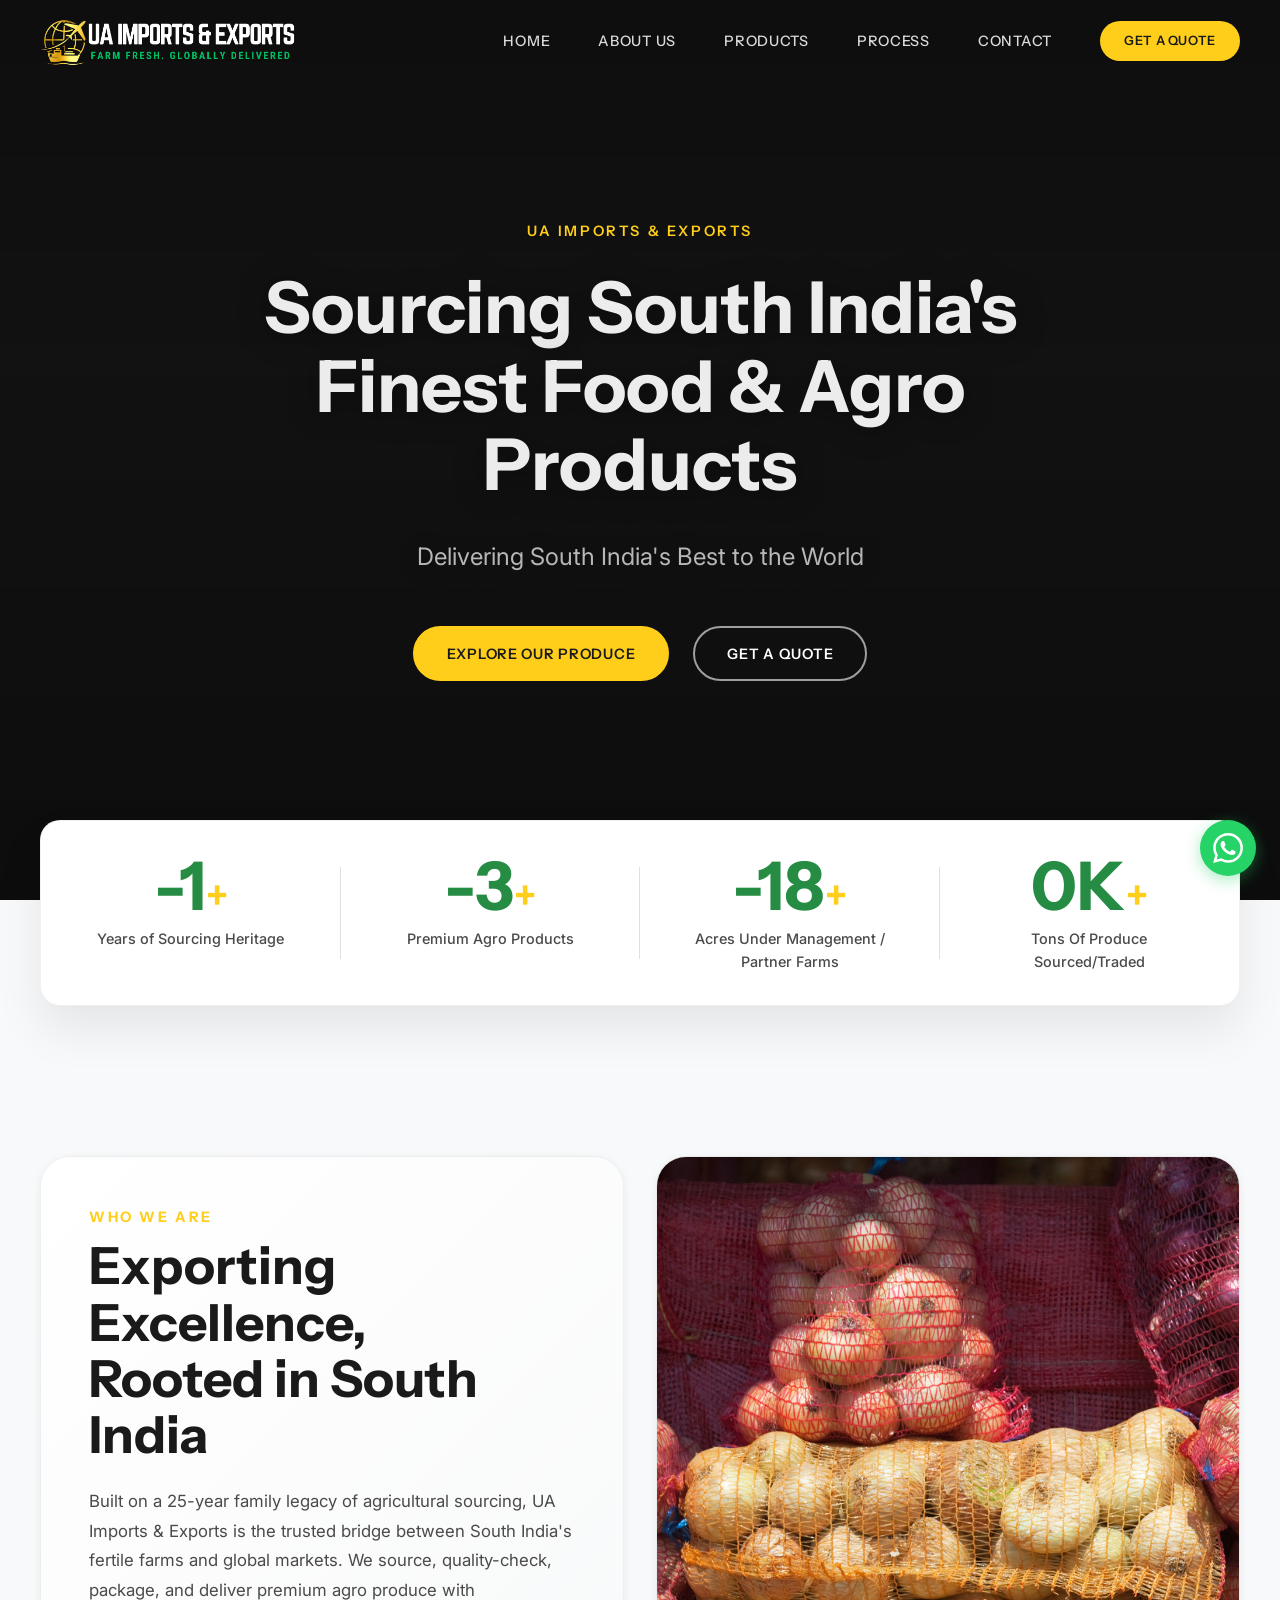
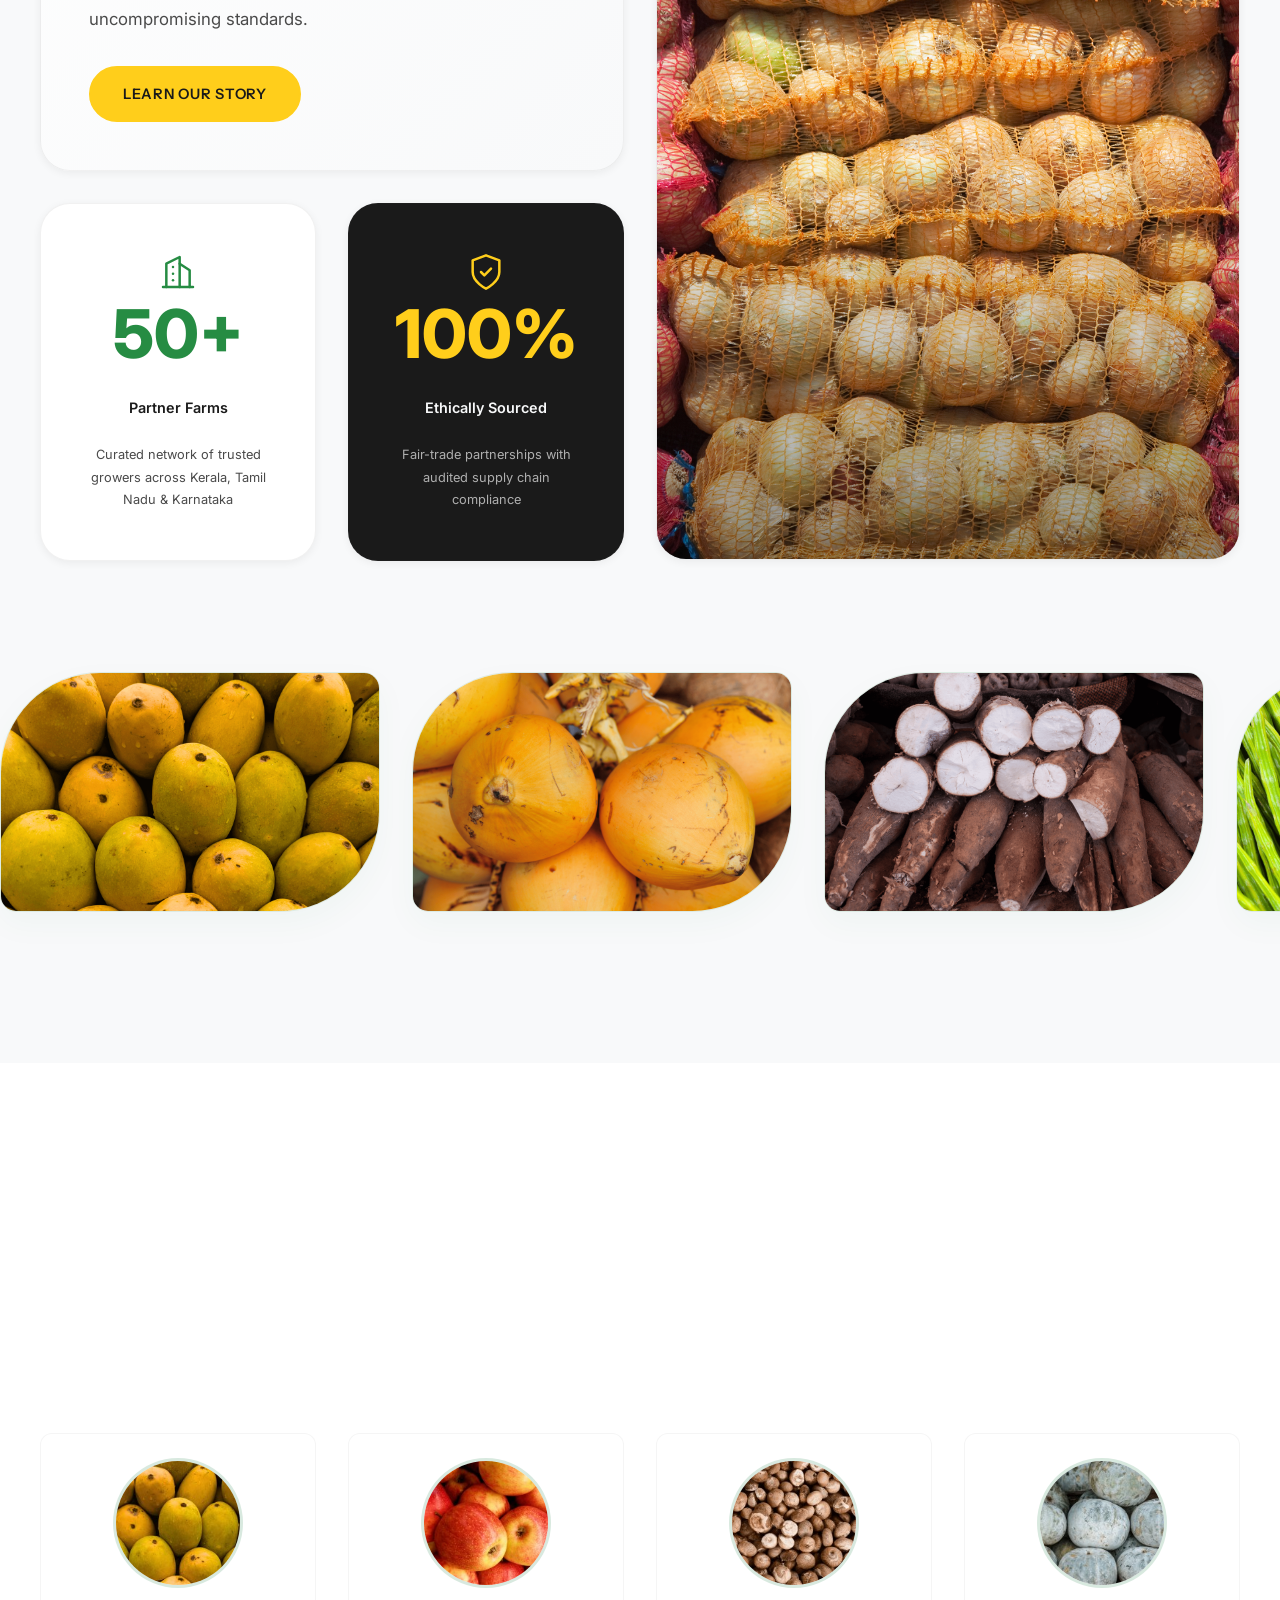
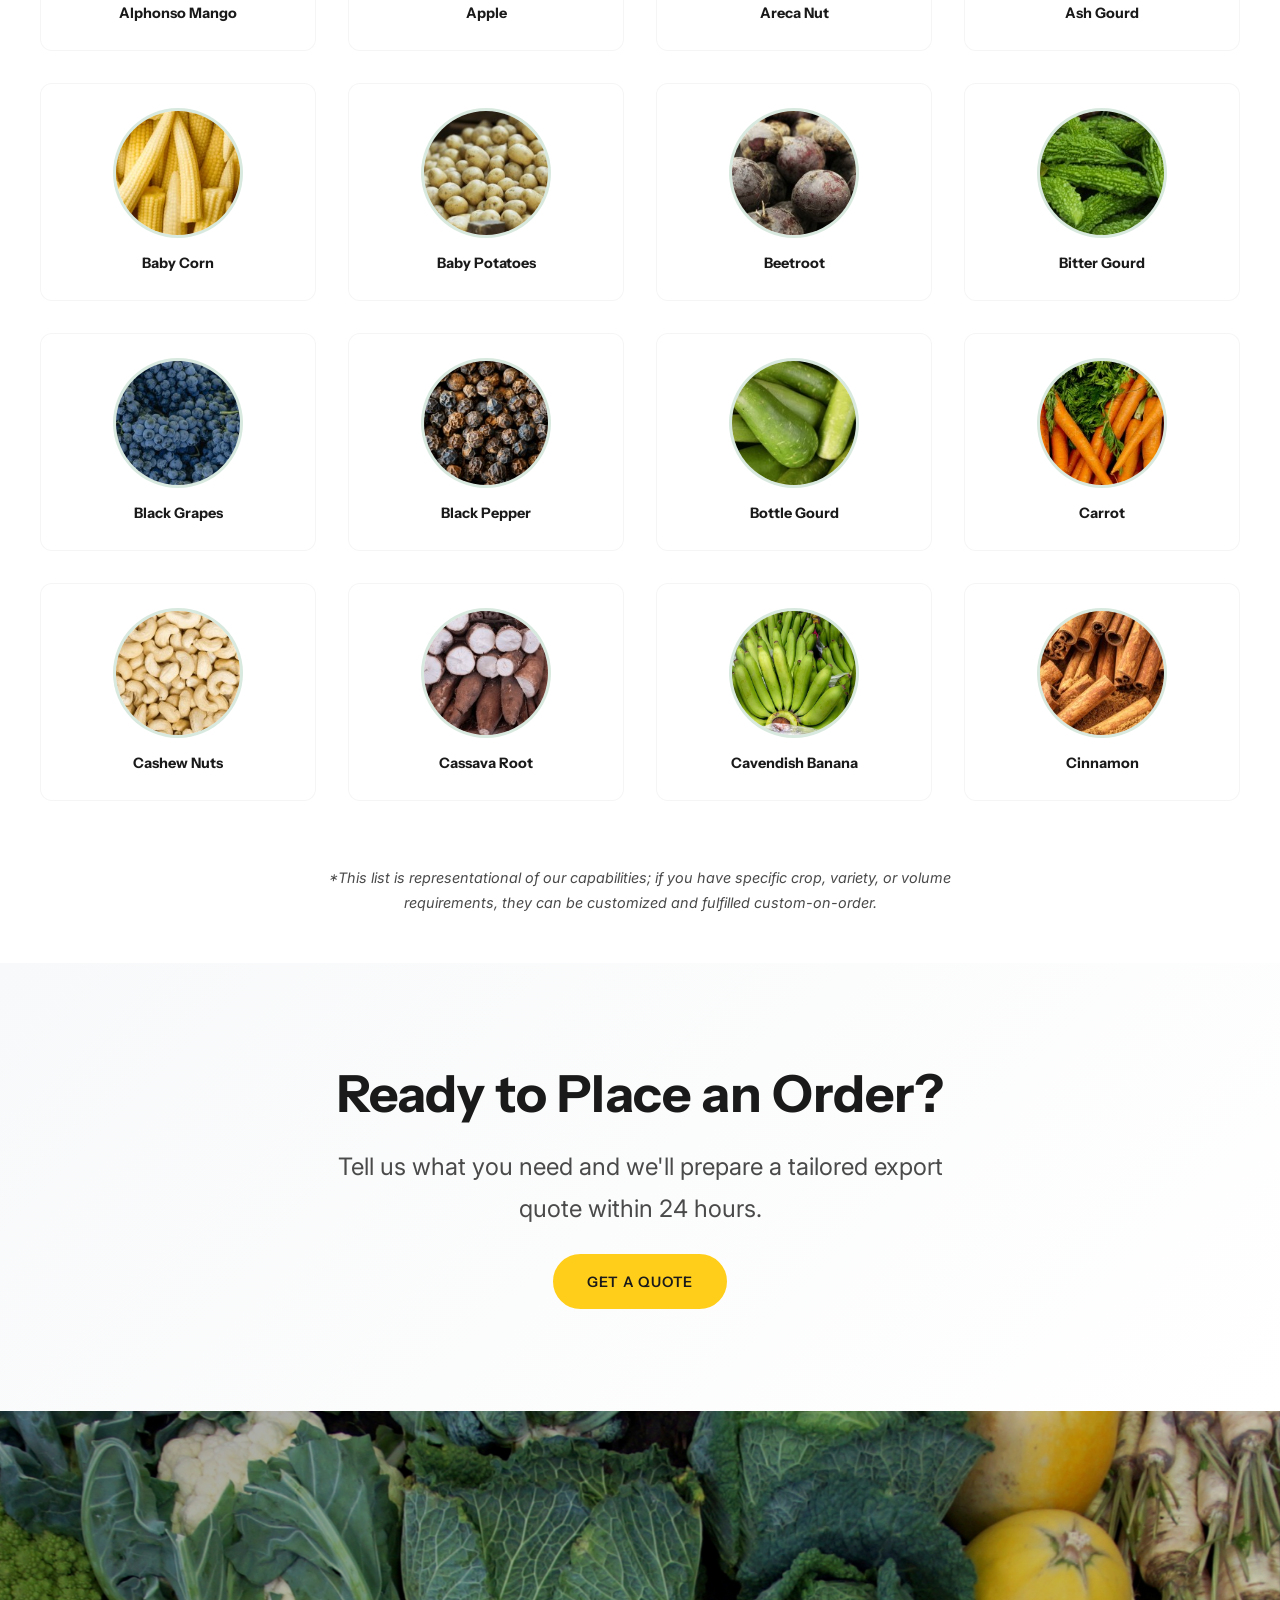
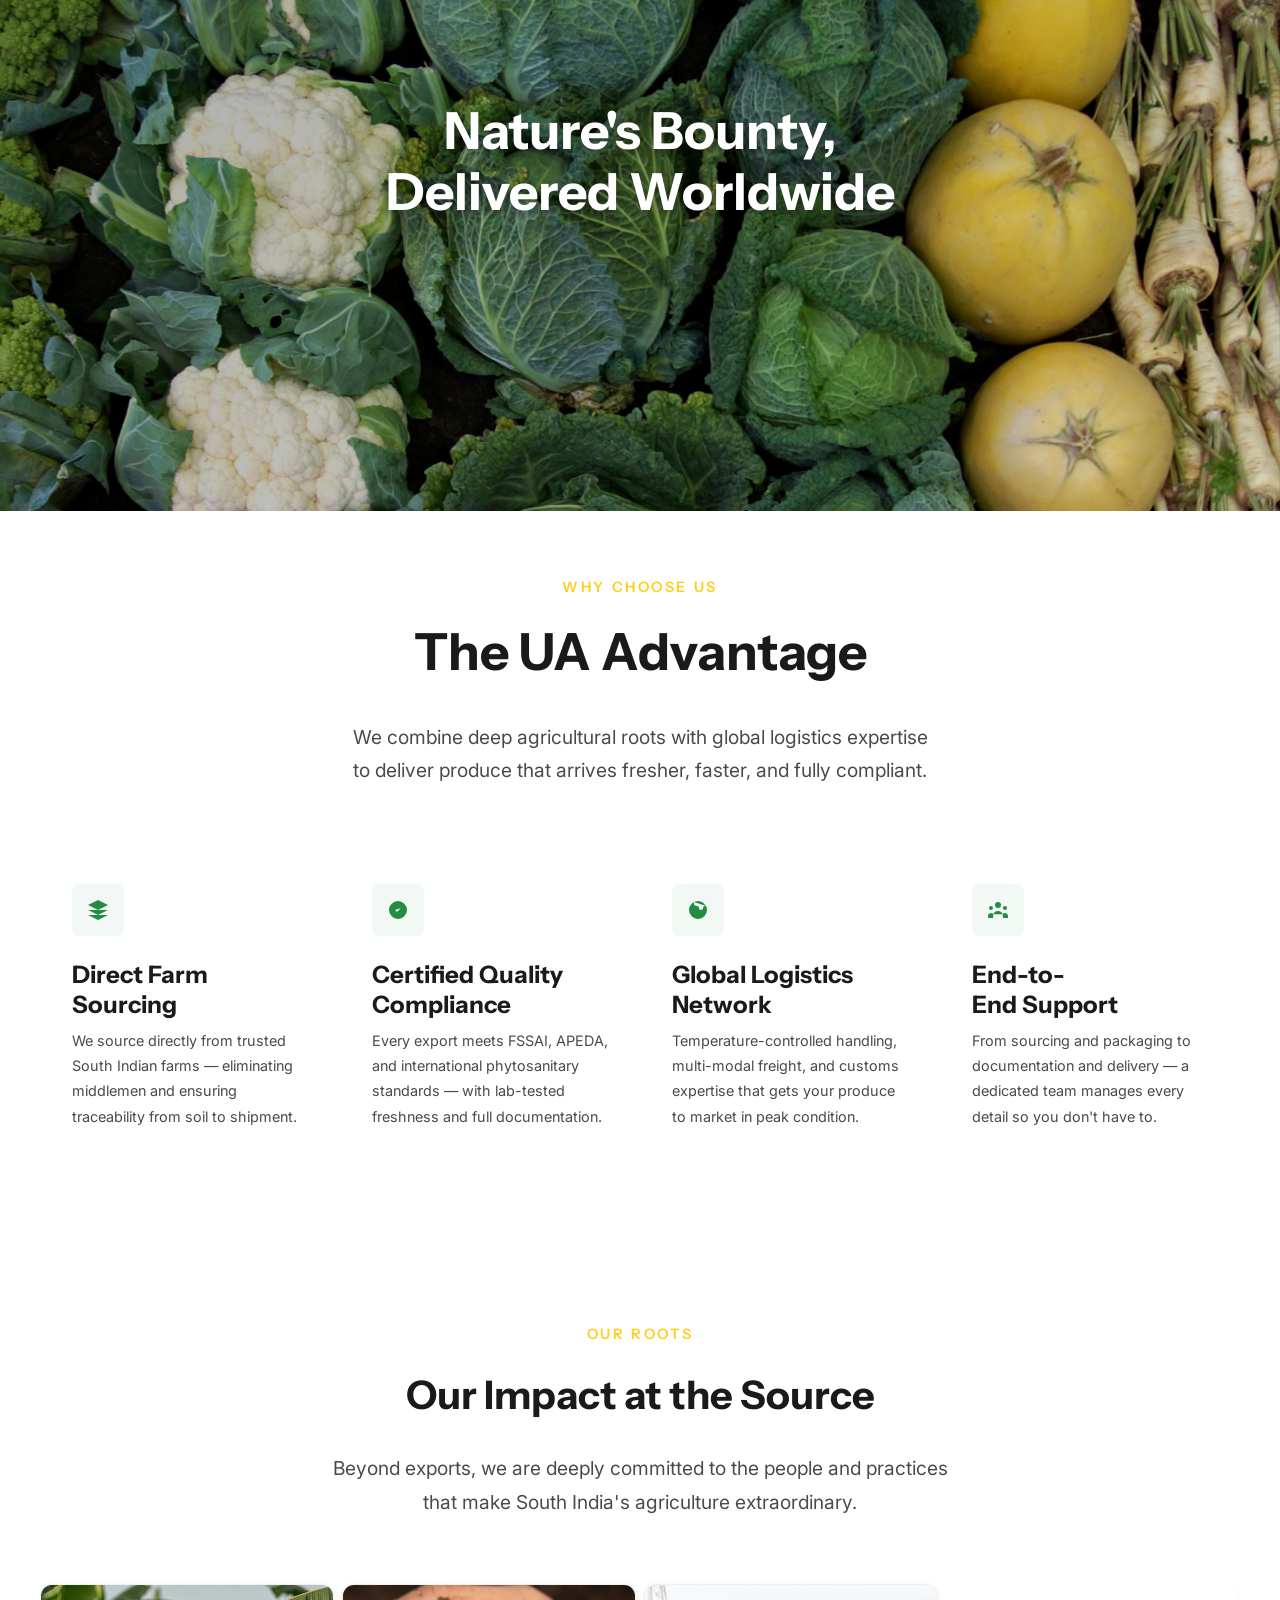
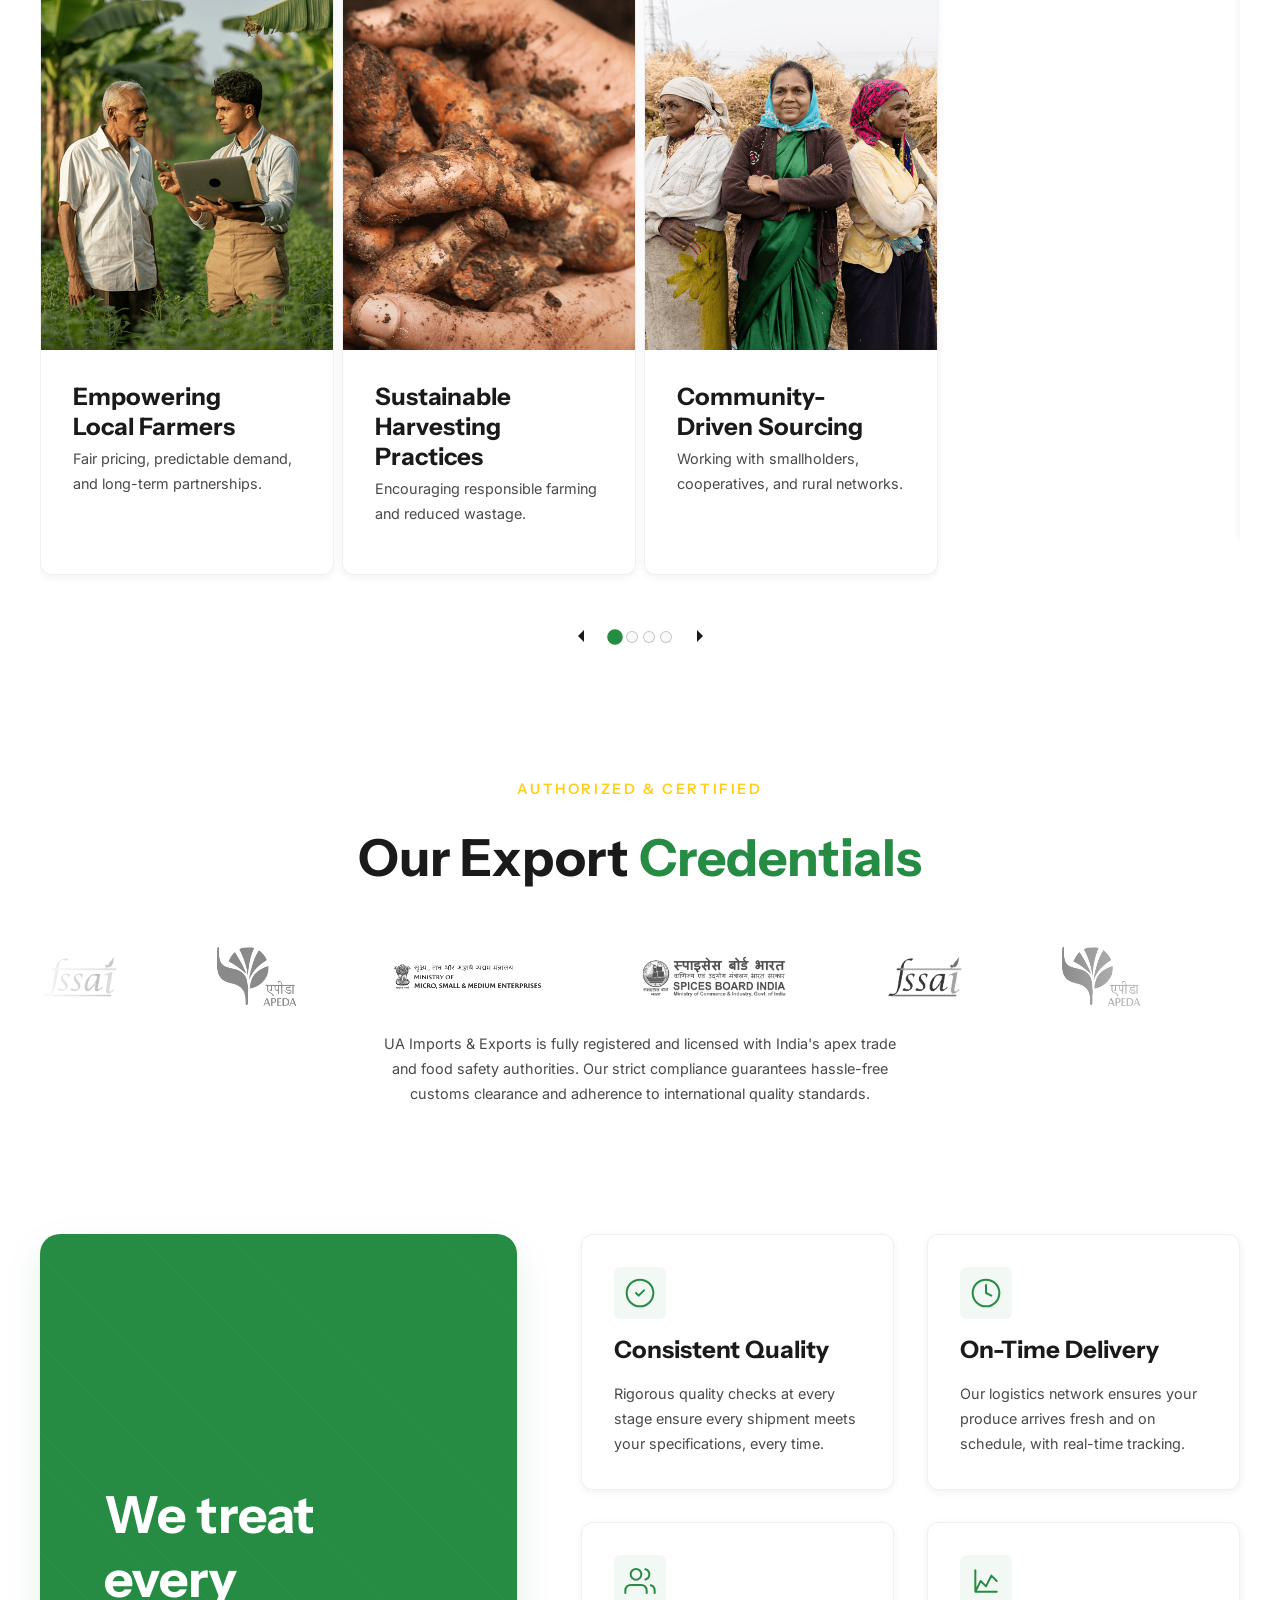
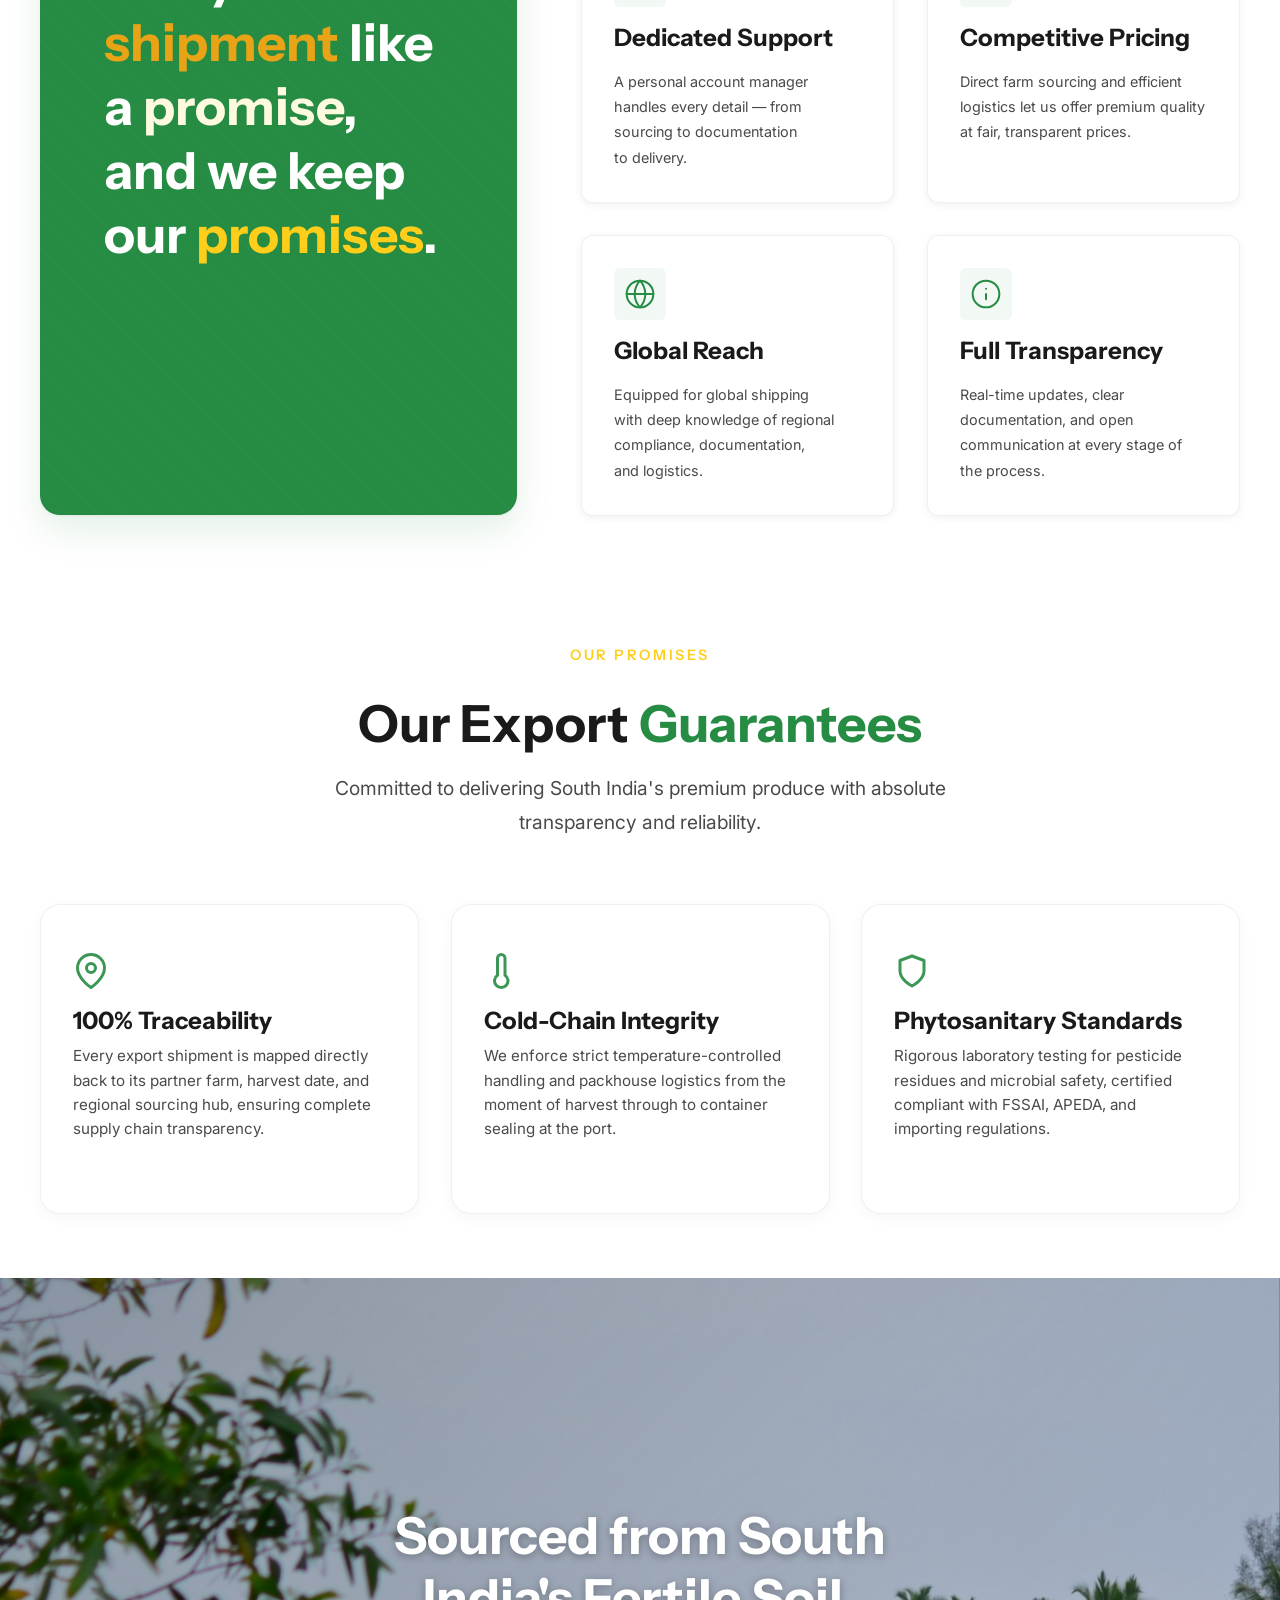
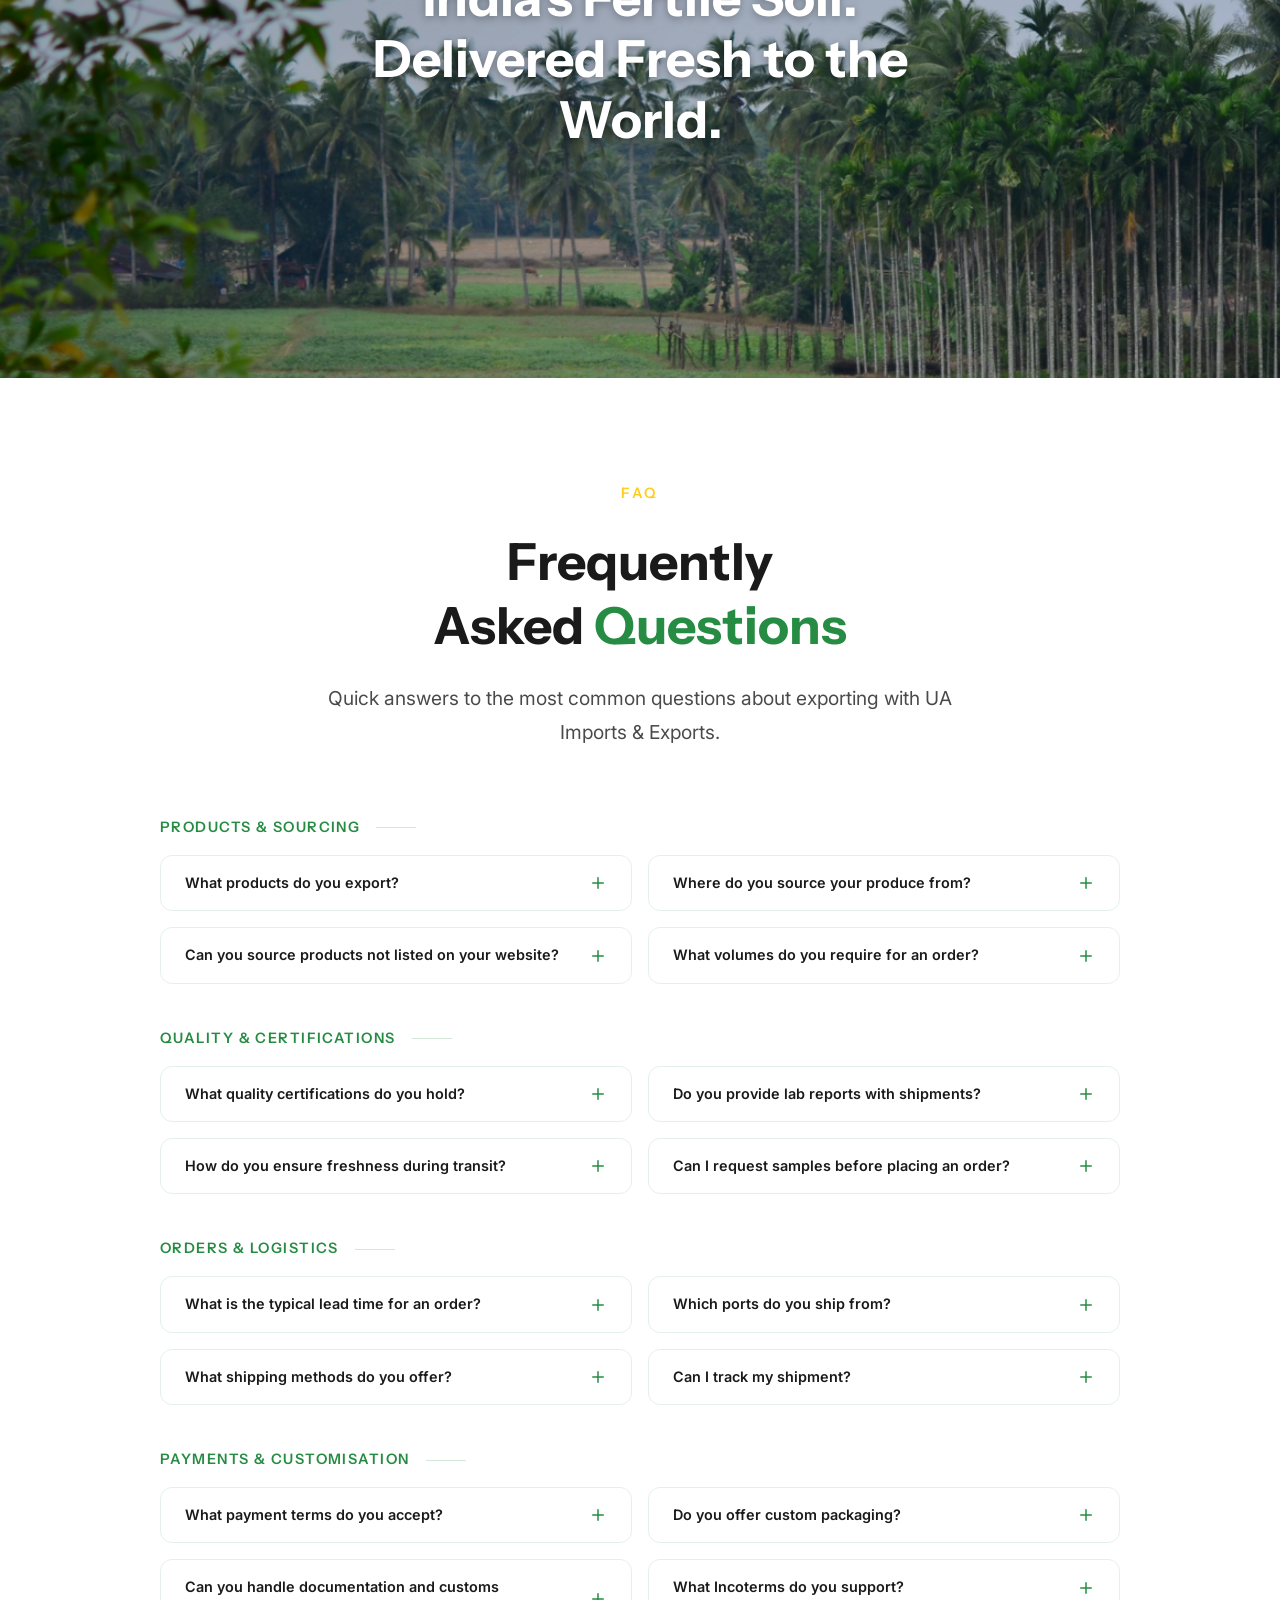
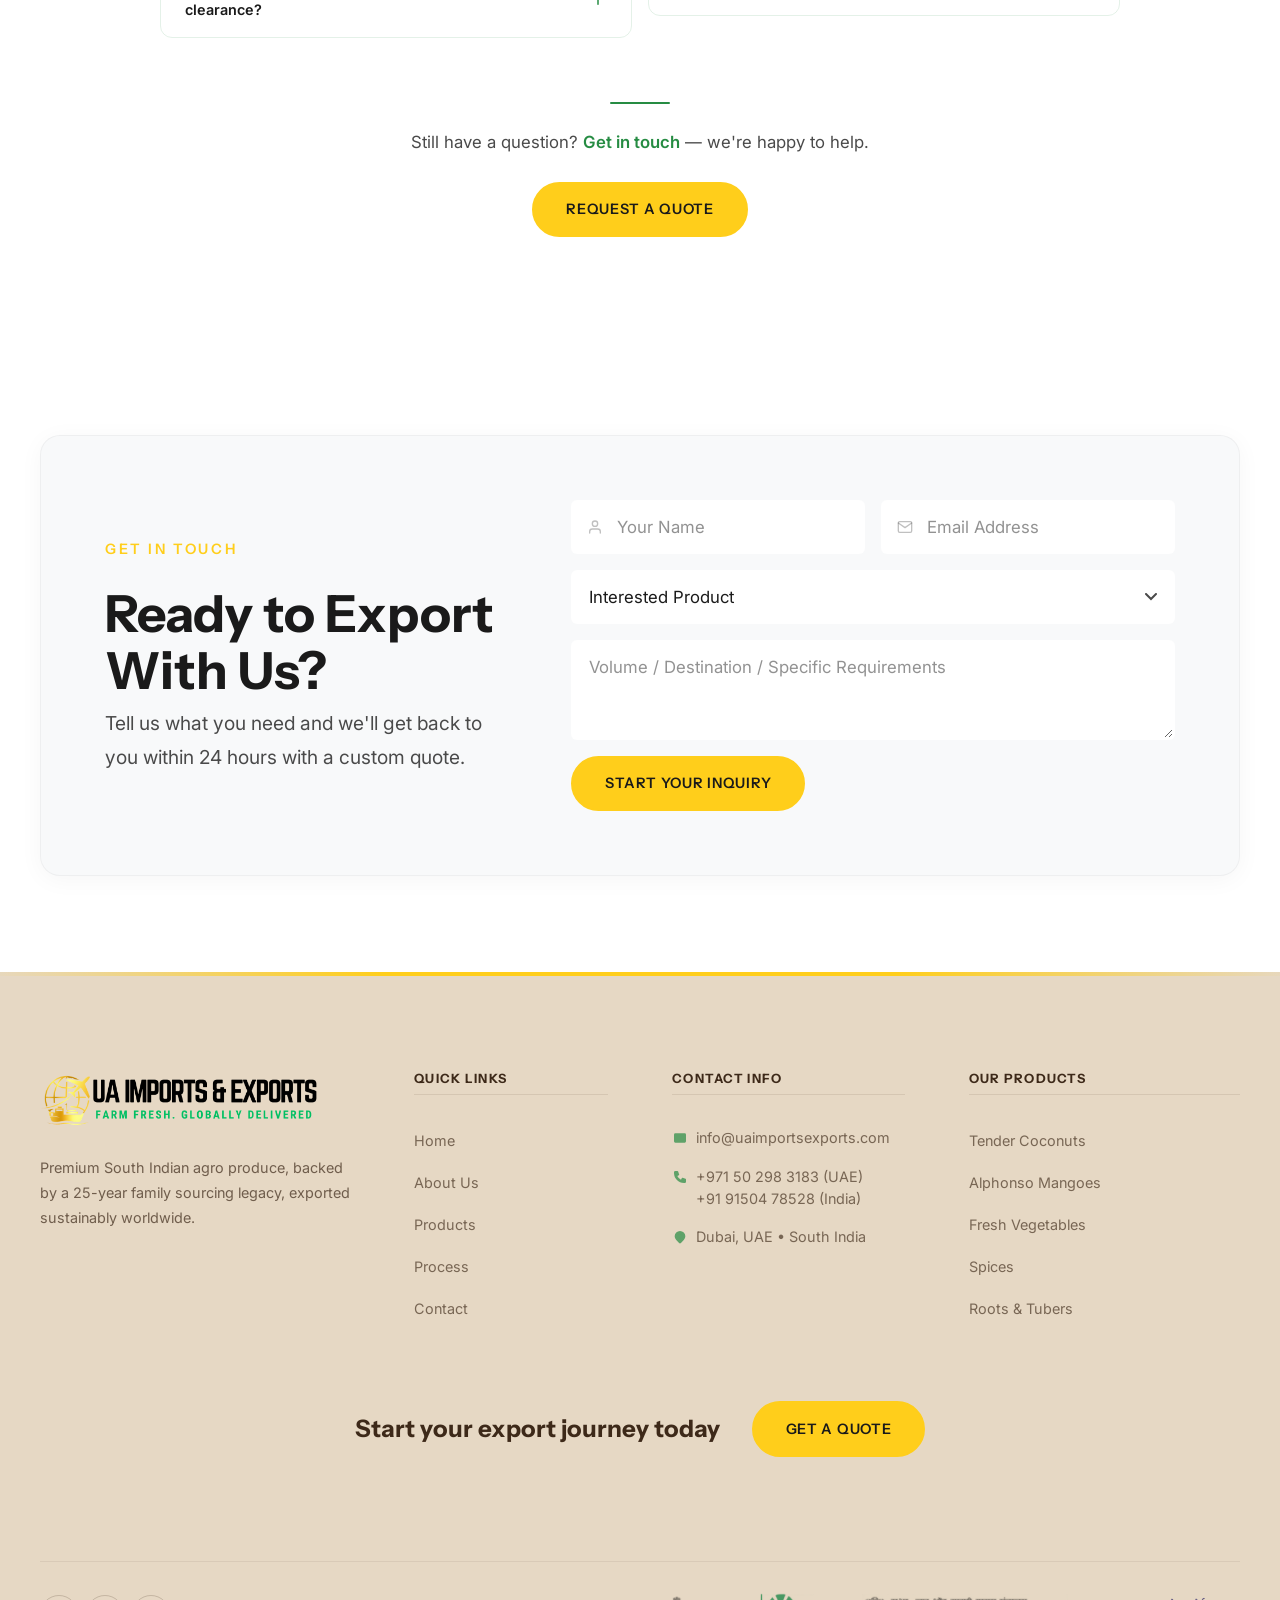
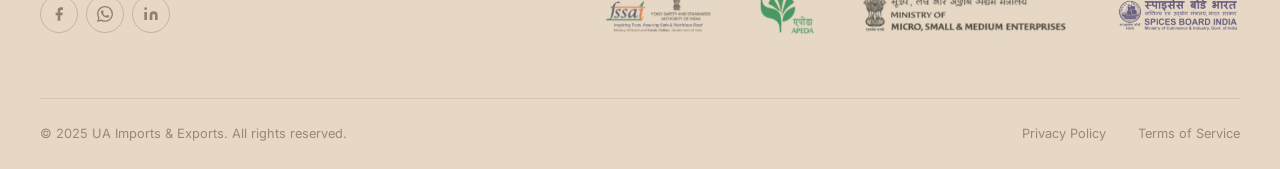
==== commit 9692be72: "Refactor process page with step items and interactive tabs, add form helper logic, and improve foote" ====
--- a/index.html
+++ b/index.html
@@ -1267,7 +1267,11 @@
           <h2 class="quick-inquiry__heading">Ready to <span class="highlight">Export</span> With Us?</h2>
           <p class="quick-inquiry__text">Tell us what you need and we'll get back to you within 24 hours with a custom quote.</p>
         </div>
-        <form action="#" method="POST" class="quick-inquiry__form">
+        <form action="https://api.web3forms.com/submit" method="POST" class="quick-inquiry__form">
+          <input type="hidden" name="access_key" value="3623a6a4-f0b3-4ecf-ac19-3ecc9eacfc86">
+          <input type="hidden" name="subject" value="New Quick Inquiry — UA Imports & Exports">
+          <input type="hidden" name="from_name" value="UA Imports Website">
+          <input type="checkbox" name="botcheck" style="display:none" tabindex="-1" autocomplete="off">
           <div class="quick-inquiry__input-wrap">
             <svg class="quick-inquiry__input-icon" viewBox="0 0 24 24" fill="none" stroke="currentColor" stroke-width="2" stroke-linecap="round" stroke-linejoin="round"><path d="M20 21v-2a4 4 0 0 0-4-4H8a4 4 0 0 0-4 4v2"/><circle cx="12" cy="7" r="4"/></svg>
             <input type="text" name="name" placeholder="Your Name" required class="quick-inquiry__input">
@@ -1288,6 +1292,7 @@
           <div class="quick-inquiry__form-submit" style="grid-column: 1 / -1;">
             <button type="submit" class="btn btn-gold">Start Your Inquiry</button>
           </div>
+          <p class="form-status" role="status" aria-live="polite" hidden></p>
         </form>
       </div>
     </div>
@@ -1389,7 +1394,7 @@
   </a>
 
   <!-- JavaScript -->
-  <script type="module" src="js/main.js?v=4"></script>
+  <script type="module" src="js/main.js?v=5"></script>
 
 </body>
 </html>
--- a/css/styles.css
+++ b/css/styles.css
@@ -2293,6 +2293,96 @@
 }
 
 
+/* ======== css/components/process.css -> Friction Overview (Pillars) ======== */
+.friction {
+  padding: var(--space-section) 0;
+}
+
+.friction__header {
+  text-align: center;
+  max-width: 720px;
+  margin: 0 auto var(--space-3xl);
+}
+
+.friction__heading {
+  font-family: var(--font-heading);
+  font-size: var(--fs-3xl);
+  font-weight: var(--fw-bold);
+  color: var(--color-charcoal);
+  line-height: var(--lh-snug);
+  margin-bottom: var(--space-md);
+}
+
+.friction__subtitle {
+  font-size: var(--fs-lg);
+  color: var(--color-slate);
+  line-height: var(--lh-relaxed);
+}
+
+.friction__grid {
+  display: grid;
+  grid-template-columns: repeat(4, 1fr);
+  gap: var(--space-lg);
+}
+
+.friction__card {
+  background: var(--color-white);
+  border: 1px solid rgba(0, 0, 0, 0.04);
+  border-radius: var(--border-radius-lg);
+  padding: var(--space-xl);
+  box-shadow: var(--shadow-sm);
+  transition: all var(--dur-normal) var(--ease-smooth);
+}
+
+.friction__card:hover {
+  transform: translateY(-6px);
+  box-shadow: var(--shadow-lg);
+  border-color: rgba(var(--color-gold-rgb), 0.4);
+}
+
+.friction__icon {
+  width: 52px;
+  height: 52px;
+  border-radius: var(--border-radius-md);
+  display: flex;
+  align-items: center;
+  justify-content: center;
+  background: rgba(var(--color-forest-rgb), 0.08);
+  color: var(--color-forest);
+  margin-bottom: var(--space-lg);
+}
+
+.friction__icon svg {
+  width: 26px;
+  height: 26px;
+}
+
+.friction__title {
+  font-family: var(--font-heading);
+  font-size: var(--fs-lg);
+  font-weight: var(--fw-bold);
+  color: var(--color-charcoal);
+  margin-bottom: var(--space-sm);
+  line-height: var(--lh-tight);
+}
+
+.friction__desc {
+  font-size: var(--fs-base);
+  color: var(--color-slate);
+  line-height: var(--lh-relaxed);
+}
+
+@media (max-width: 900px) {
+  .friction__grid { grid-template-columns: repeat(2, 1fr); }
+}
+
+@media (max-width: 560px) {
+  .friction__grid { grid-template-columns: 1fr; }
+}
+
+/* Tabbed panels */
+.process__panel[hidden] { display: none; }
+
 /* ======== css/components/process.css ======== */
 /* ============================================================
    Component: Process — Premium Alternating Timeline
@@ -2361,6 +2451,82 @@
   font-weight: var(--fw-bold);
   color: var(--color-charcoal);
   line-height: var(--lh-snug);
+  margin-bottom: var(--space-sm);
+}
+
+.process__subtext {
+  font-size: var(--fs-lg);
+  color: var(--color-slate);
+  line-height: var(--lh-relaxed);
+  margin-top: var(--space-md);
+  max-width: 620px;
+  margin-left: auto;
+  margin-right: auto;
+}
+
+/* ── Timeline end cap ─────────────────────────── */
+.process__end {
+  display: flex;
+  flex-direction: column;
+  align-items: center;
+  margin-top: var(--space-3xl);
+  margin-bottom: calc(-1 * var(--space-xl));
+  position: relative;
+  z-index: 1;
+}
+
+.process__end-label {
+  font-size: var(--fs-base);
+  color: var(--color-slate);
+  text-align: center;
+  max-width: 420px;
+  margin-bottom: var(--space-lg);
+  line-height: var(--lh-relaxed);
+}
+
+.process__end-node {
+  width: 56px;
+  height: 56px;
+  border-radius: 50%;
+  background: var(--color-gold);
+  color: var(--color-white);
+  display: flex;
+  align-items: center;
+  justify-content: center;
+  box-shadow: 0 0 0 10px var(--color-cloud), var(--shadow-sm);
+}
+
+.process__end-node svg {
+  width: 26px;
+  height: 26px;
+}
+
+/* ── Timeline start cap ────────────────────────── */
+.process__start {
+  display: flex;
+  flex-direction: column;
+  align-items: center;
+  margin-top: calc(-1 * var(--space-xl));
+  margin-bottom: var(--space-3xl);
+  position: relative;
+  z-index: 1;
+}
+
+.process__start-node {
+  width: 56px;
+  height: 56px;
+  border-radius: 50%;
+  background: var(--color-forest);
+  color: var(--color-white);
+  display: flex;
+  align-items: center;
+  justify-content: center;
+  box-shadow: 0 0 0 10px var(--color-cloud), var(--shadow-sm);
+}
+
+.process__start-node svg {
+  width: 26px;
+  height: 26px;
 }
 
 /* ── Premium Alternating Timeline ──────────────── */
@@ -2373,11 +2539,11 @@
 .process__timeline::before {
   content: '';
   position: absolute;
-  top: 0;
-  bottom: 0;
+  top: 28px;
+  bottom: 28px;
   left: 50%;
   width: 2px;
-  background: linear-gradient(to bottom, transparent, rgba(var(--color-forest-rgb), 0.15) 5%, rgba(var(--color-forest-rgb), 0.15) 95%, transparent);
+  background: linear-gradient(to bottom, transparent, rgba(var(--color-forest-rgb), 0.15) 5%, rgba(var(--color-forest-rgb), 0.15) 90%, transparent);
   transform: translateX(-50%);
   z-index: 0;
 }
@@ -2386,10 +2552,10 @@
 .process__timeline::after {
   content: '';
   position: absolute;
-  top: 0;
+  top: 28px;
+  bottom: 28px;
   left: 50%;
   width: 2px;
-  height: 100%;
   background: linear-gradient(to bottom, var(--color-forest), var(--color-emerald));
   transform: translateX(-50%) scaleY(0);
   transform-origin: top center;
@@ -2611,6 +2777,18 @@
   
   .process__step-card::before {
     display: none; /* Hide arrows on mobile */
+  }
+
+  .process__end {
+    align-items: flex-start;
+    padding-left: 4px;
+  }
+
+
+
+  .process__start {
+    align-items: flex-start;
+    padding-left: 4px;
   }
 }
 
@@ -4002,26 +4180,101 @@
 
 @media (max-width: 600px) {
   .footer__grid {
-    grid-template-columns: 1fr;
-    gap: var(--space-2xl);
+    grid-template-columns: 1fr 1fr;
+    gap: var(--space-xl) var(--space-md);
     padding-top: var(--space-2xl);
+  }
+
+  .footer__brand {
+    grid-column: 1 / -1;
+    align-items: center;
+    text-align: center;
+    order: 1;
+  }
+
+  .footer__description {
+    max-width: 100%;
+  }
+
+  /* Quick Links Column */
+  .footer__grid > .footer__col:nth-child(2) {
+    grid-column: 1 / 2;
+    order: 2;
+    text-align: center;
+  }
+
+  .footer__grid > .footer__col:nth-child(2) .footer__links {
+    align-items: center;
+  }
+
+  /* Our Products Column */
+  .footer__grid > .footer__col:nth-child(4) {
+    grid-column: 2 / 3;
+    order: 3;
+    text-align: center;
+  }
+
+  .footer__grid > .footer__col:nth-child(4) .footer__links {
+    align-items: center;
+  }
+
+  /* Contact Info Column */
+  .footer__grid > .footer__col:nth-child(3) {
+    grid-column: 1 / -1;
+    order: 4;
+    text-align: center;
+    margin-top: var(--space-md);
+  }
+
+  .footer__grid > .footer__col:nth-child(3) .footer__contact {
+    align-items: center;
+  }
+
+  .footer__grid > .footer__col:nth-child(3) .footer__contact-item {
+    justify-content: center;
+    text-align: center;
+  }
+
+  .footer__cta-row {
+    grid-column: 1 / -1;
+    order: 5;
+    flex-direction: column;
+    gap: var(--space-md);
+    text-align: center;
   }
 
   .footer__certs-row {
     grid-column: 1 / -1;
+    order: 6;
     flex-direction: column;
-    align-items: flex-start;
+    align-items: center;
+    gap: var(--space-lg);
+    padding-top: var(--space-lg);
+    margin-top: var(--space-md);
+  }
+
+  .footer__social {
+    justify-content: center;
+    width: 100%;
     gap: var(--space-md);
   }
 
   .footer__certs-logos {
+    justify-content: center;
+    width: 100%;
     flex-wrap: wrap;
     gap: var(--space-md);
+  }
+
+  .footer__certs-row-img {
+    height: 35px;
+    opacity: 0.85;
   }
 
   .footer__bottom {
     flex-direction: column;
     text-align: center;
+    gap: var(--space-md);
   }
 }
 
@@ -7769,4 +8022,73 @@
   }
 }
 
-
+/* ======== Form status messages (Web3Forms) ======== */
+.quick-inquiry__form .form-status,
+.contact-form .form-status {
+  grid-column: 1 / -1;
+  font-size: var(--fs-sm);
+  font-weight: var(--fw-medium);
+  margin-top: var(--space-xs);
+  padding: var(--space-sm) var(--space-md);
+  border-radius: var(--border-radius-sm);
+}
+
+.contact-form .form-status {
+  margin-top: var(--space-md);
+}
+
+.form-status--success {
+  background: rgba(var(--color-forest-rgb), 0.1);
+  color: var(--color-forest);
+}
+
+.form-status--error {
+  background: rgba(220, 38, 38, 0.1);
+  color: #b91c1c;
+}
+
+.form-status--loading {
+  color: var(--color-slate);
+}
+
+/* ======== Process Testing Concepts (V3 Lab-Report + V5 Mini-Flow) ======== */
+
+/* V3 — Lab-Report Mockup (Certificate of Analysis) */
+.pv3 { padding: var(--space-section) 0; background: var(--color-cloud); }
+.pv3__header { max-width: 720px; margin: 0 auto var(--space-3xl); text-align: center; }
+.pv3__heading { font-family: var(--font-heading); font-size: var(--fs-3xl); font-weight: var(--fw-extrabold); color: var(--color-charcoal); line-height: var(--lh-snug); margin-bottom: var(--space-md); }
+.pv3__intro { font-size: var(--fs-lg); color: var(--color-slate); line-height: var(--lh-relaxed); }
+.coa { max-width: 760px; margin: 0 auto; background: var(--color-white); border: 1px solid rgba(0,0,0,0.08); border-radius: var(--border-radius-lg); box-shadow: var(--shadow-lg); overflow: hidden; }
+.coa__top { display: flex; align-items: center; justify-content: space-between; gap: var(--space-lg); padding: var(--space-xl); background: var(--color-forest); color: var(--color-white); }
+.coa__title { font-family: var(--font-heading); font-size: var(--fs-xl); font-weight: var(--fw-bold); letter-spacing: var(--ls-wide); text-transform: uppercase; }
+.coa__sub { font-size: var(--fs-sm); opacity: 0.85; margin-top: 4px; }
+.coa__stamp { width: 76px; height: 76px; border-radius: 50%; border: 3px solid var(--color-gold); color: var(--color-gold); display: flex; align-items: center; justify-content: center; text-align: center; font-family: var(--font-heading); font-size: 0.6rem; font-weight: var(--fw-bold); letter-spacing: 0.05em; text-transform: uppercase; line-height: 1.1; flex-shrink: 0; transform: rotate(-12deg); }
+.coa__meta { display: flex; flex-wrap: wrap; gap: var(--space-lg); padding: var(--space-lg) var(--space-xl); border-bottom: 1px solid rgba(0,0,0,0.06); font-size: var(--fs-sm); color: var(--color-slate); }
+.coa__meta b { color: var(--color-charcoal); font-weight: var(--fw-semibold); }
+.coa__rows { padding: var(--space-md) var(--space-xl) var(--space-xl); }
+.coa__row { display: grid; grid-template-columns: 1.4fr 1fr 1fr auto; gap: var(--space-md); align-items: center; padding: var(--space-md) 0; border-bottom: 1px solid rgba(0,0,0,0.05); }
+.coa__row:last-child { border-bottom: none; }
+.coa__rowhead { display: grid; grid-template-columns: 1.4fr 1fr 1fr auto; gap: var(--space-md); padding: 0 0 var(--space-sm); font-size: var(--fs-xs); text-transform: uppercase; letter-spacing: var(--ls-wide); color: var(--color-slate); font-weight: var(--fw-semibold); }
+.coa__test { font-weight: var(--fw-semibold); color: var(--color-charcoal); }
+.coa__val { color: var(--color-slate); font-size: var(--fs-sm); }
+.coa__status { display: inline-flex; align-items: center; gap: 6px; color: var(--color-forest); font-weight: var(--fw-bold); font-size: var(--fs-sm); text-transform: uppercase; letter-spacing: var(--ls-wide); }
+.coa__status svg { width: 16px; height: 16px; }
+.coa__foot { display: flex; align-items: center; justify-content: space-between; gap: var(--space-lg); padding: var(--space-lg) var(--space-xl); background: rgba(var(--color-forest-rgb), 0.05); border-top: 1px solid rgba(0,0,0,0.06); font-size: var(--fs-sm); color: var(--color-slate); }
+.coa__foot b { color: var(--color-charcoal); }
+@media (max-width: 600px){ .coa__row, .coa__rowhead { grid-template-columns: 1fr 1fr; } .coa__rowhead { display: none; } }
+
+/* V5 — Mini Testing Flow */
+.pv5 { padding: var(--space-section) 0; background: var(--color-white); }
+.pv5__header { max-width: 760px; margin: 0 auto var(--space-3xl); text-align: center; }
+.pv5__heading { font-family: var(--font-heading); font-size: var(--fs-3xl); font-weight: var(--fw-extrabold); color: var(--color-charcoal); line-height: var(--lh-snug); margin-bottom: var(--space-md); }
+.pv5__intro { font-size: var(--fs-lg); color: var(--color-slate); line-height: var(--lh-relaxed); }
+.pv5__flow { display: flex; align-items: stretch; gap: 0; }
+.pv5__step { flex: 1; position: relative; padding: var(--space-xl) var(--space-lg); text-align: center; }
+.pv5__step:not(:last-child)::after { content: ''; position: absolute; top: 56px; right: -16px; width: 32px; height: 2px; background: linear-gradient(to right, var(--color-forest), var(--color-gold)); z-index: 2; }
+.pv5__step:not(:last-child)::before { content: ''; position: absolute; top: 50px; right: -22px; border-top: 7px solid transparent; border-bottom: 7px solid transparent; border-left: 9px solid var(--color-gold); z-index: 2; }
+.pv5__num { width: 56px; height: 56px; margin: 0 auto var(--space-lg); border-radius: 50%; background: var(--color-forest); color: var(--color-white); display: flex; align-items: center; justify-content: center; font-family: var(--font-heading); font-size: var(--fs-lg); font-weight: var(--fw-extrabold); box-shadow: 0 0 0 6px var(--color-white), var(--shadow-sm); }
+.pv5__title { font-family: var(--font-heading); font-size: var(--fs-lg); font-weight: var(--fw-bold); color: var(--color-charcoal); margin-bottom: var(--space-sm); line-height: var(--lh-tight); }
+.pv5__desc { font-size: var(--fs-base); color: var(--color-slate); line-height: var(--lh-relaxed); max-width: 240px; margin: 0 auto; }
+@media (max-width: 900px){ .pv5__flow { flex-direction: column; gap: var(--space-lg); margin-bottom: var(--space-2xl); } .pv5__step:not(:last-child)::after, .pv5__step:not(:last-child)::before { display: none; } .pv5__step { border: 1px solid rgba(0,0,0,0.05); border-radius: var(--border-radius-lg); box-shadow: var(--shadow-sm); } }
+
+
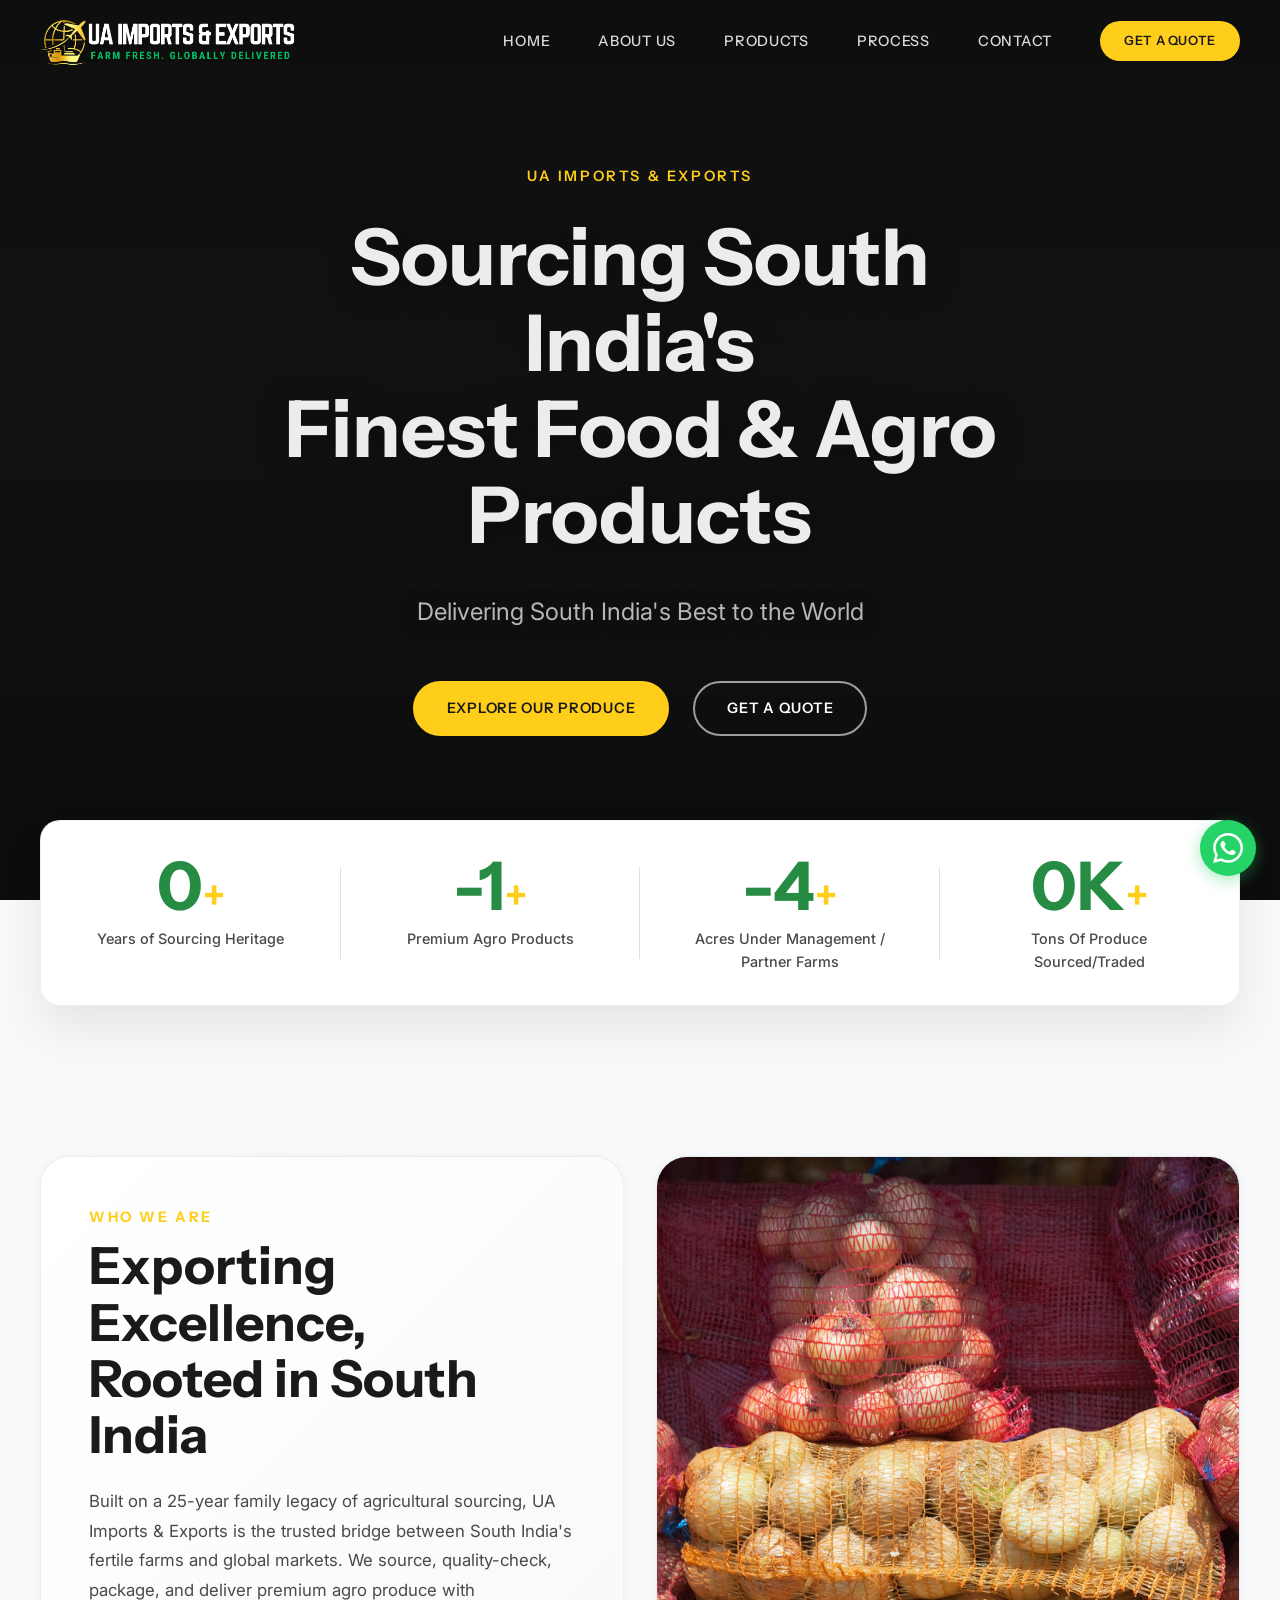
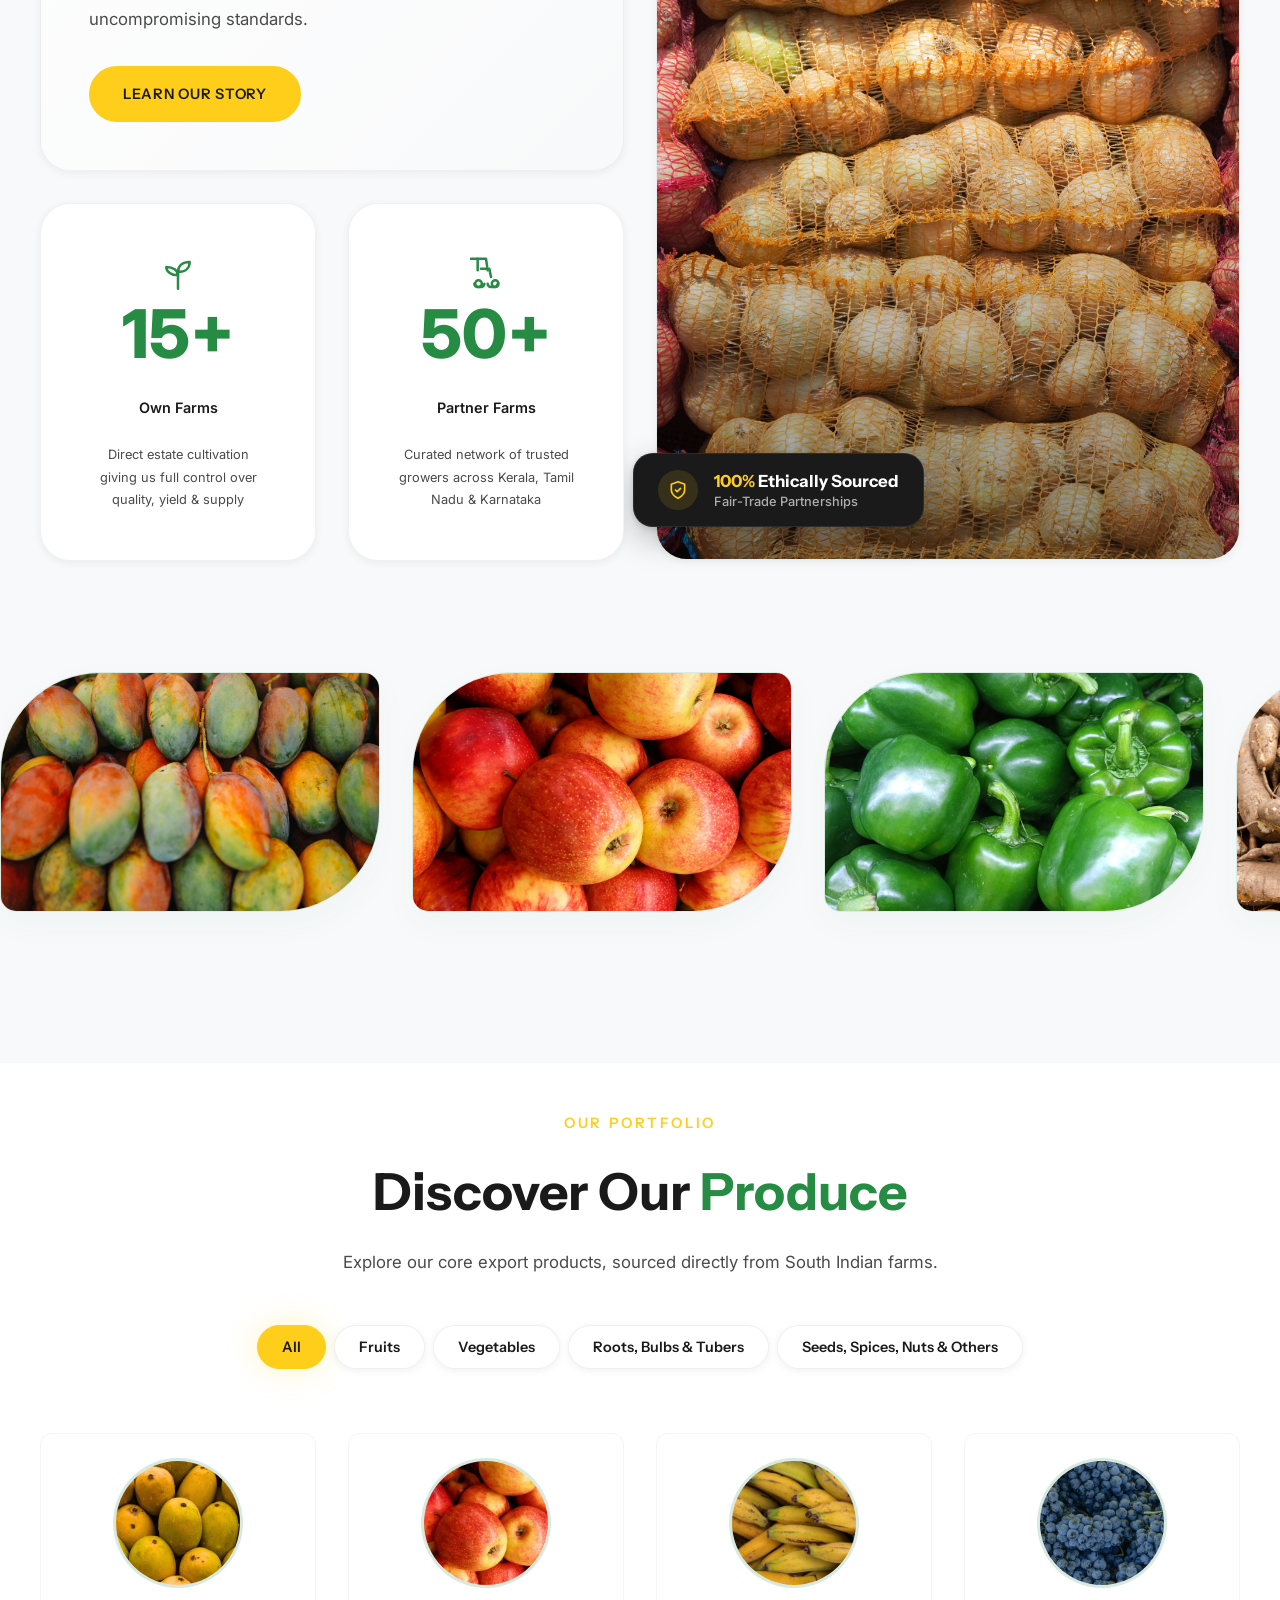
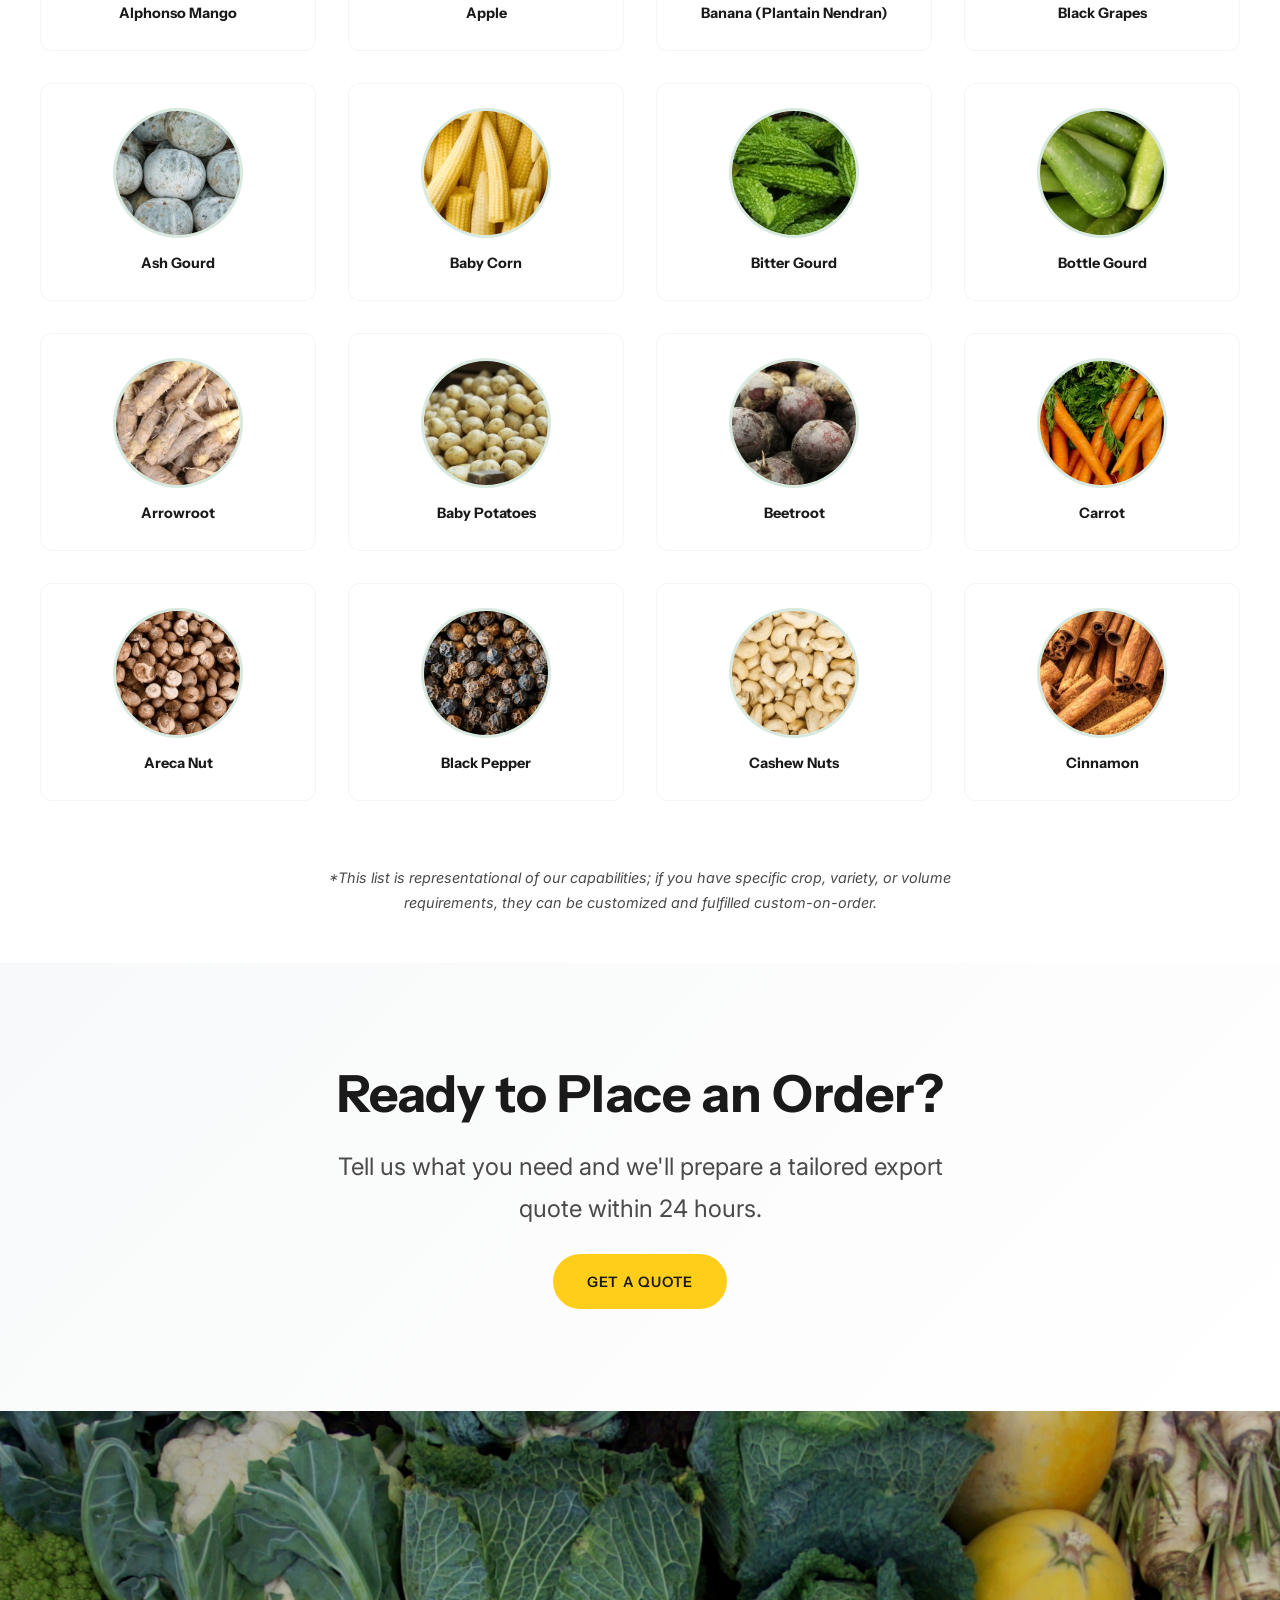
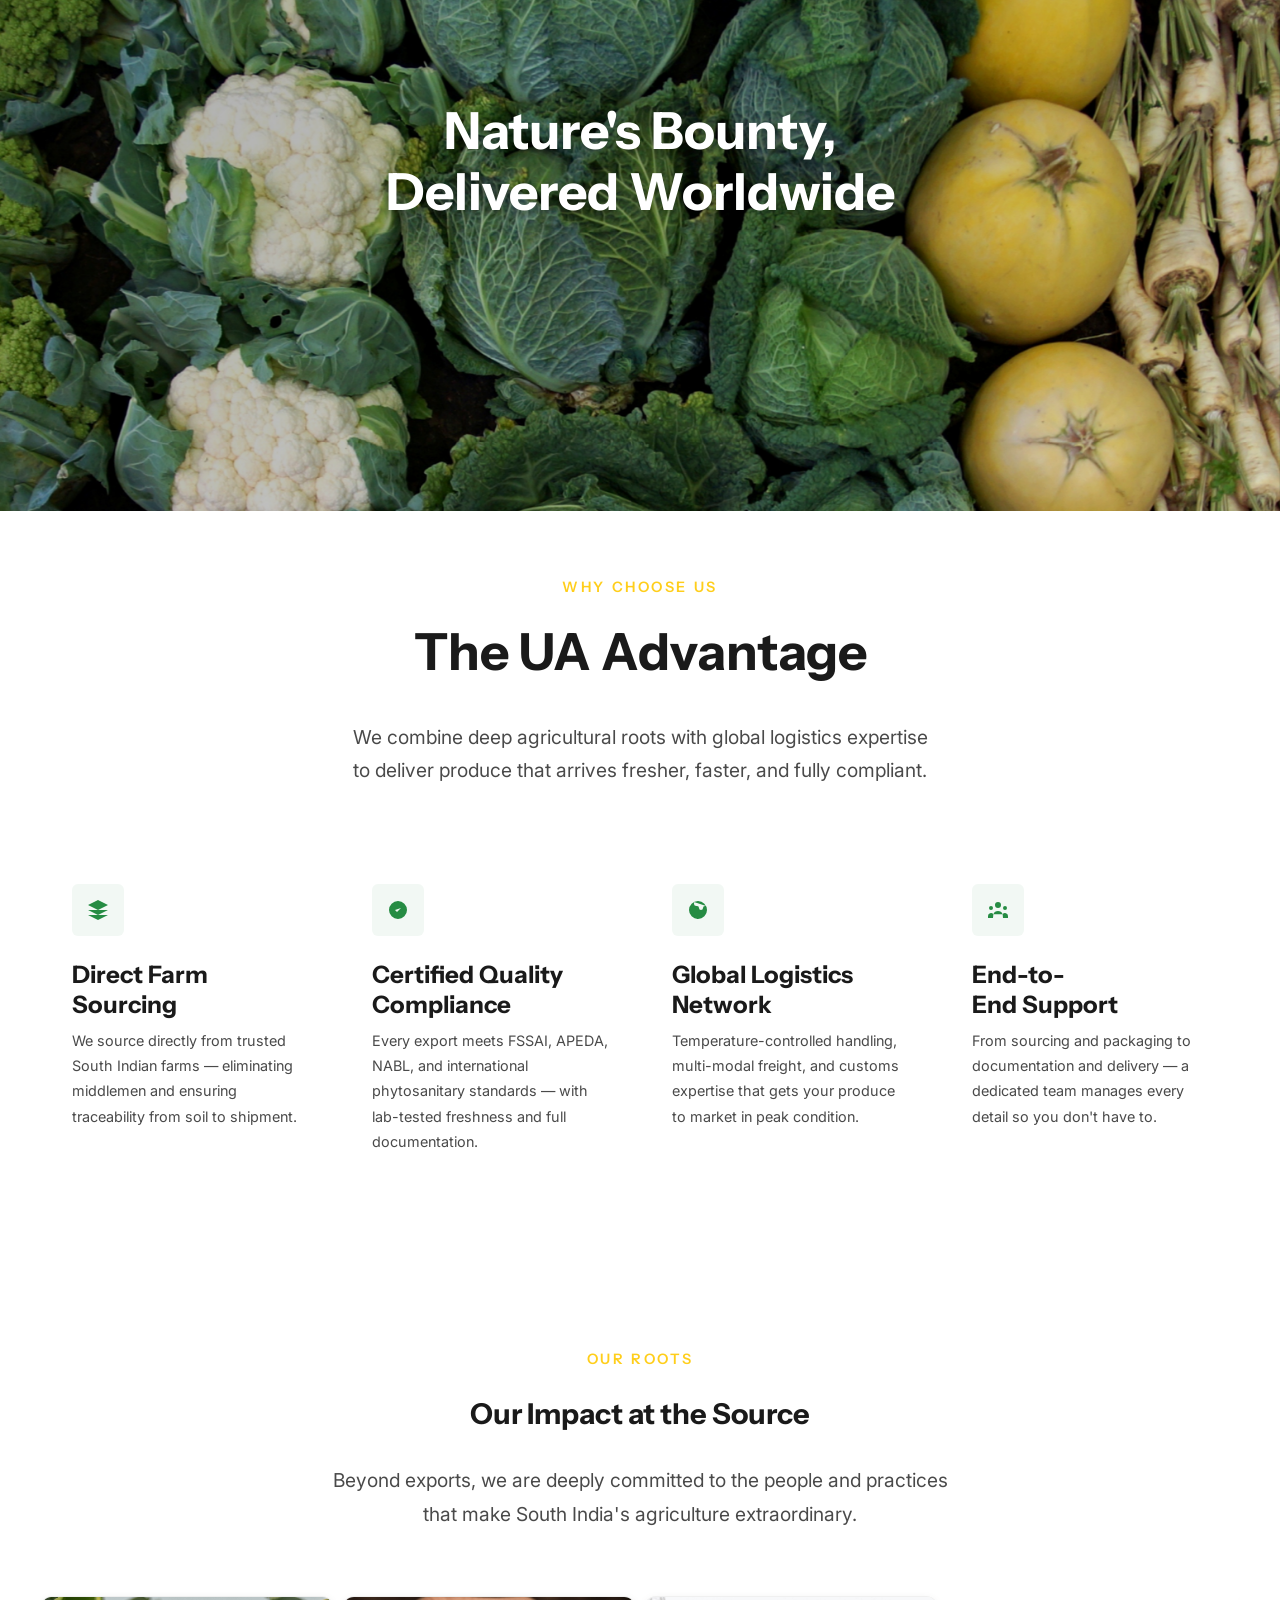
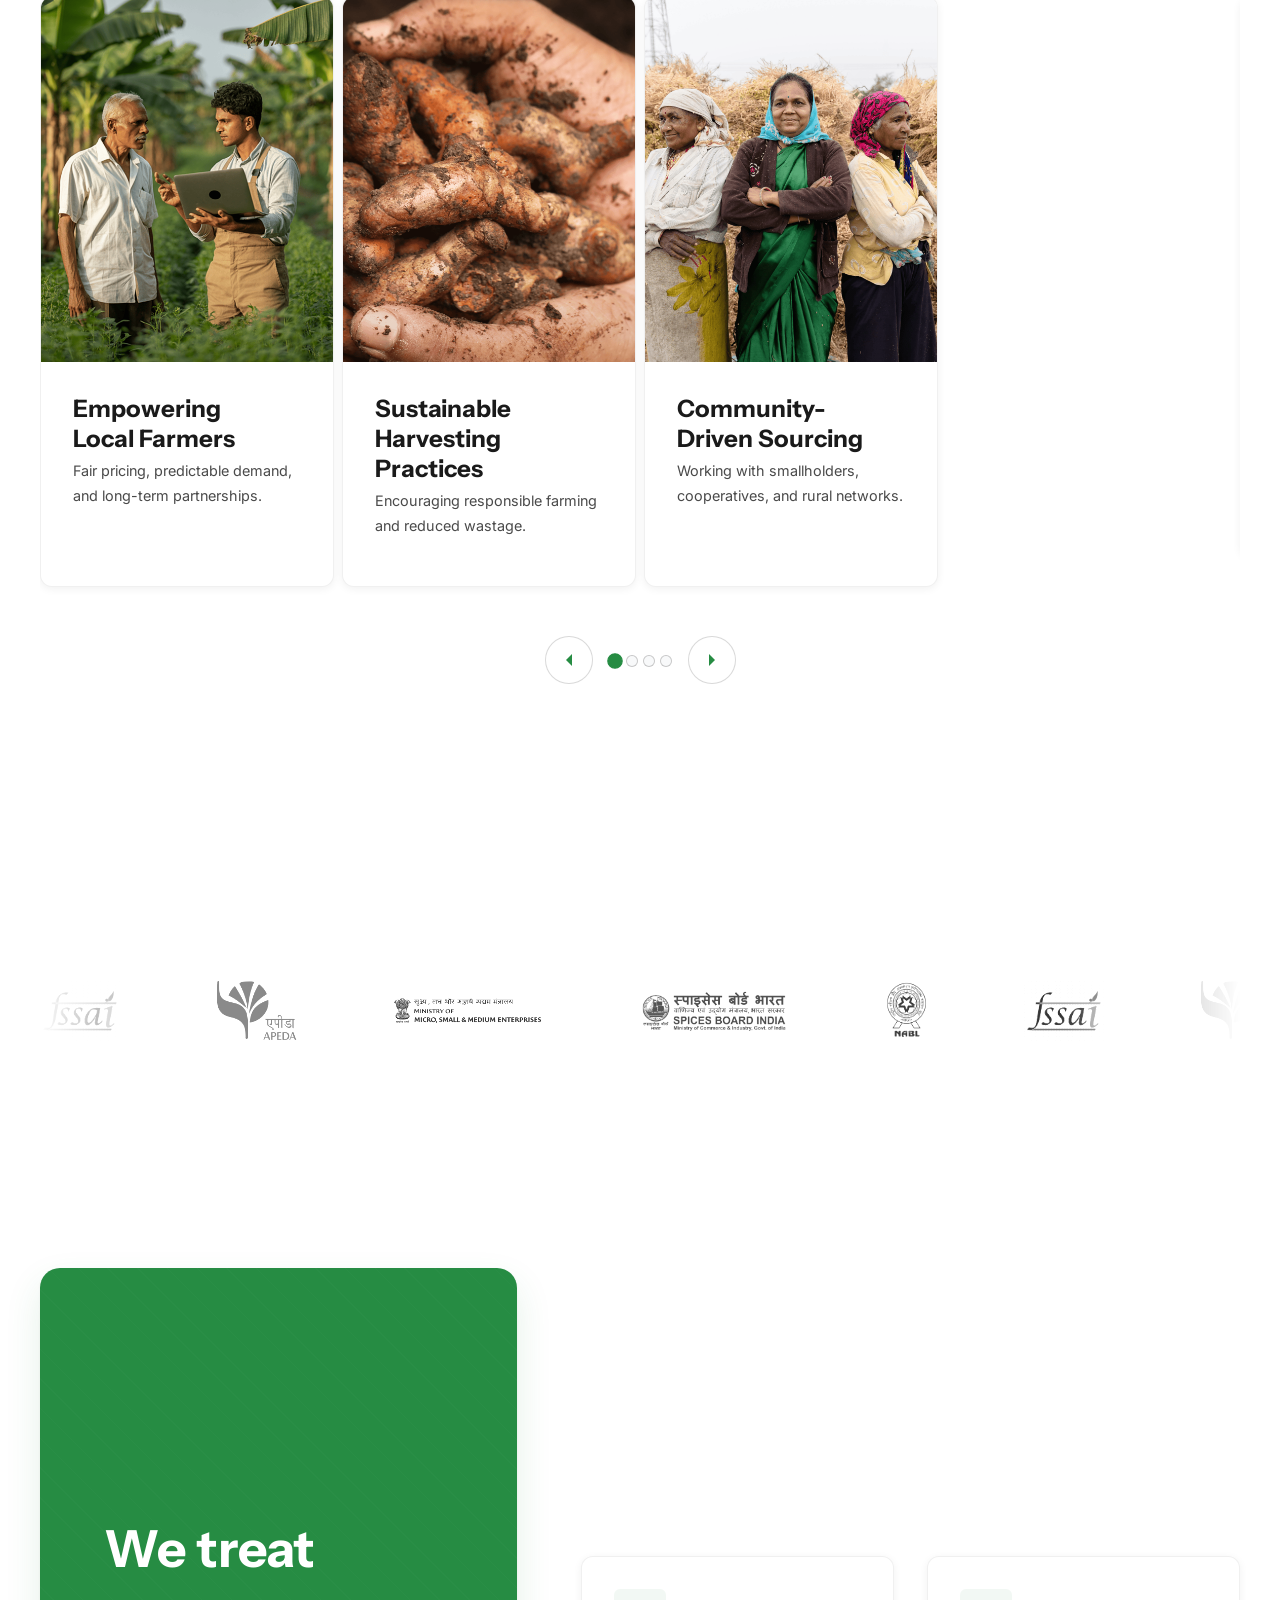
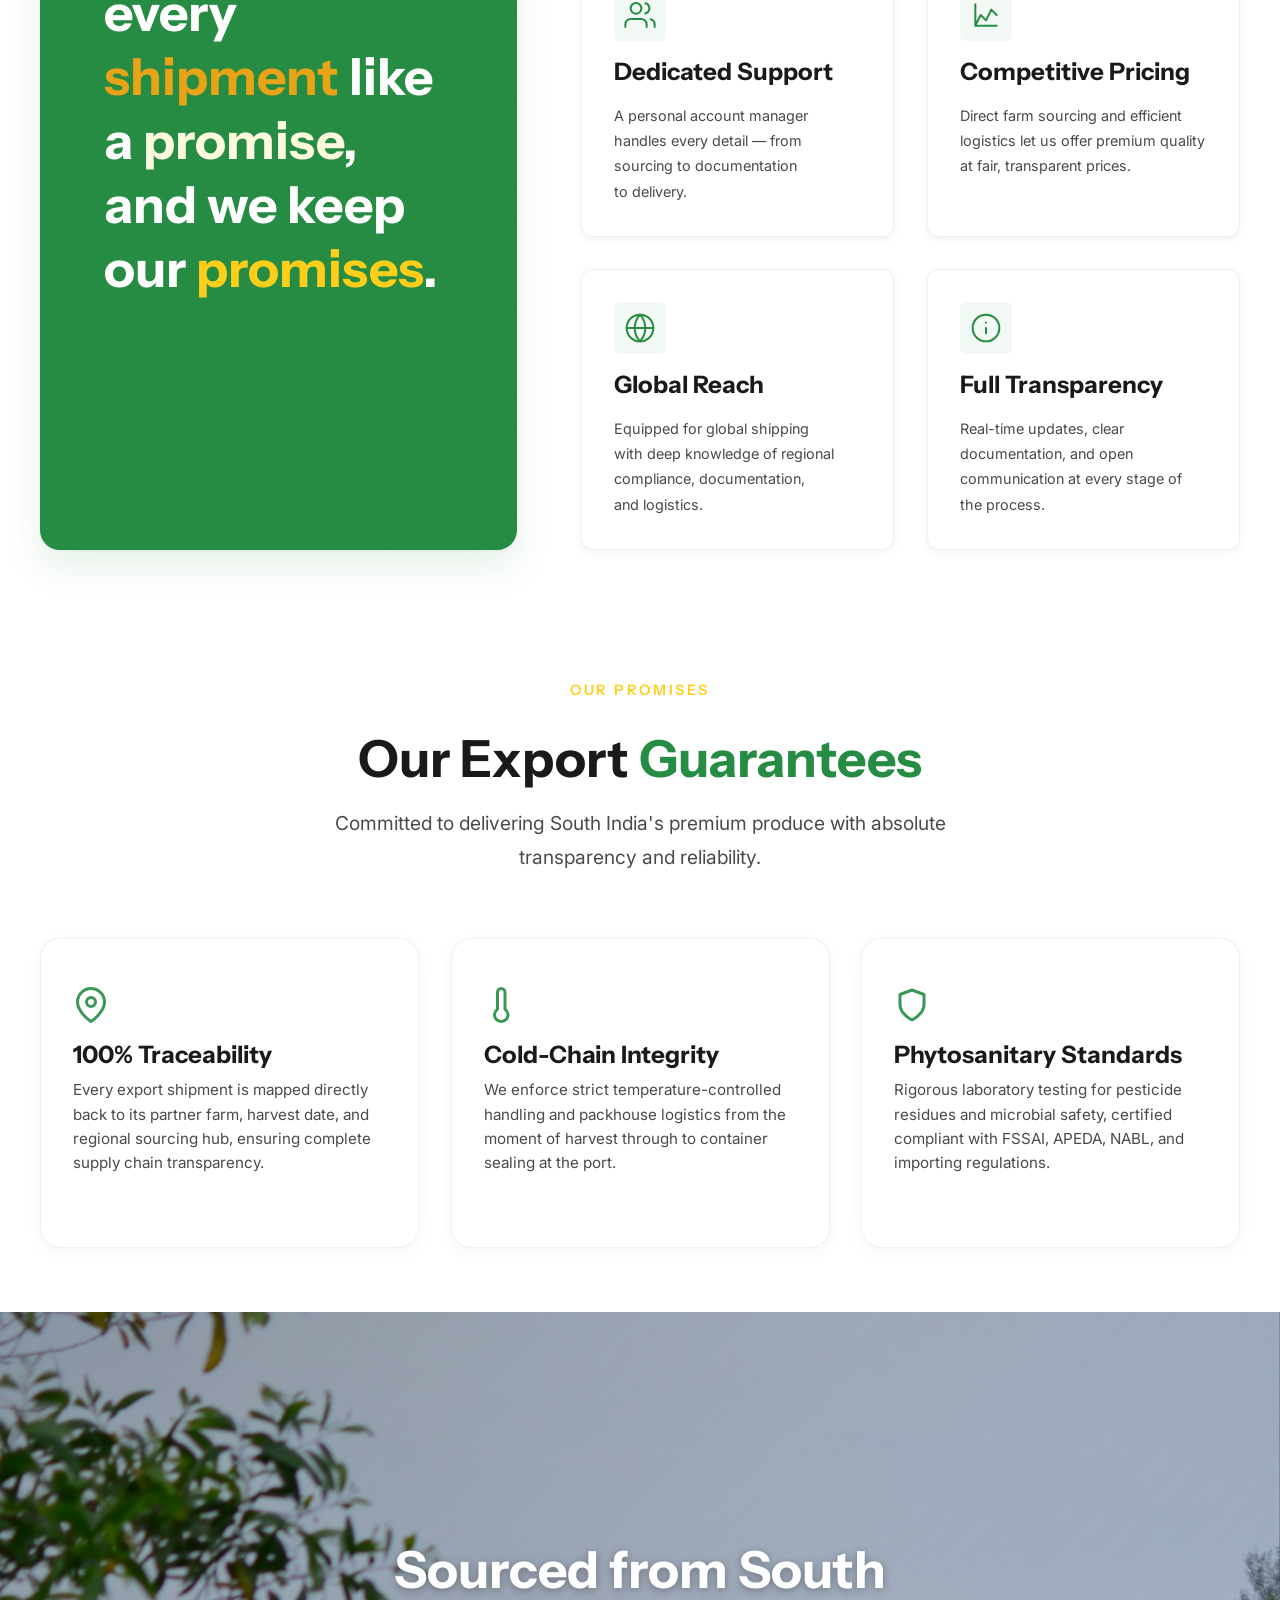
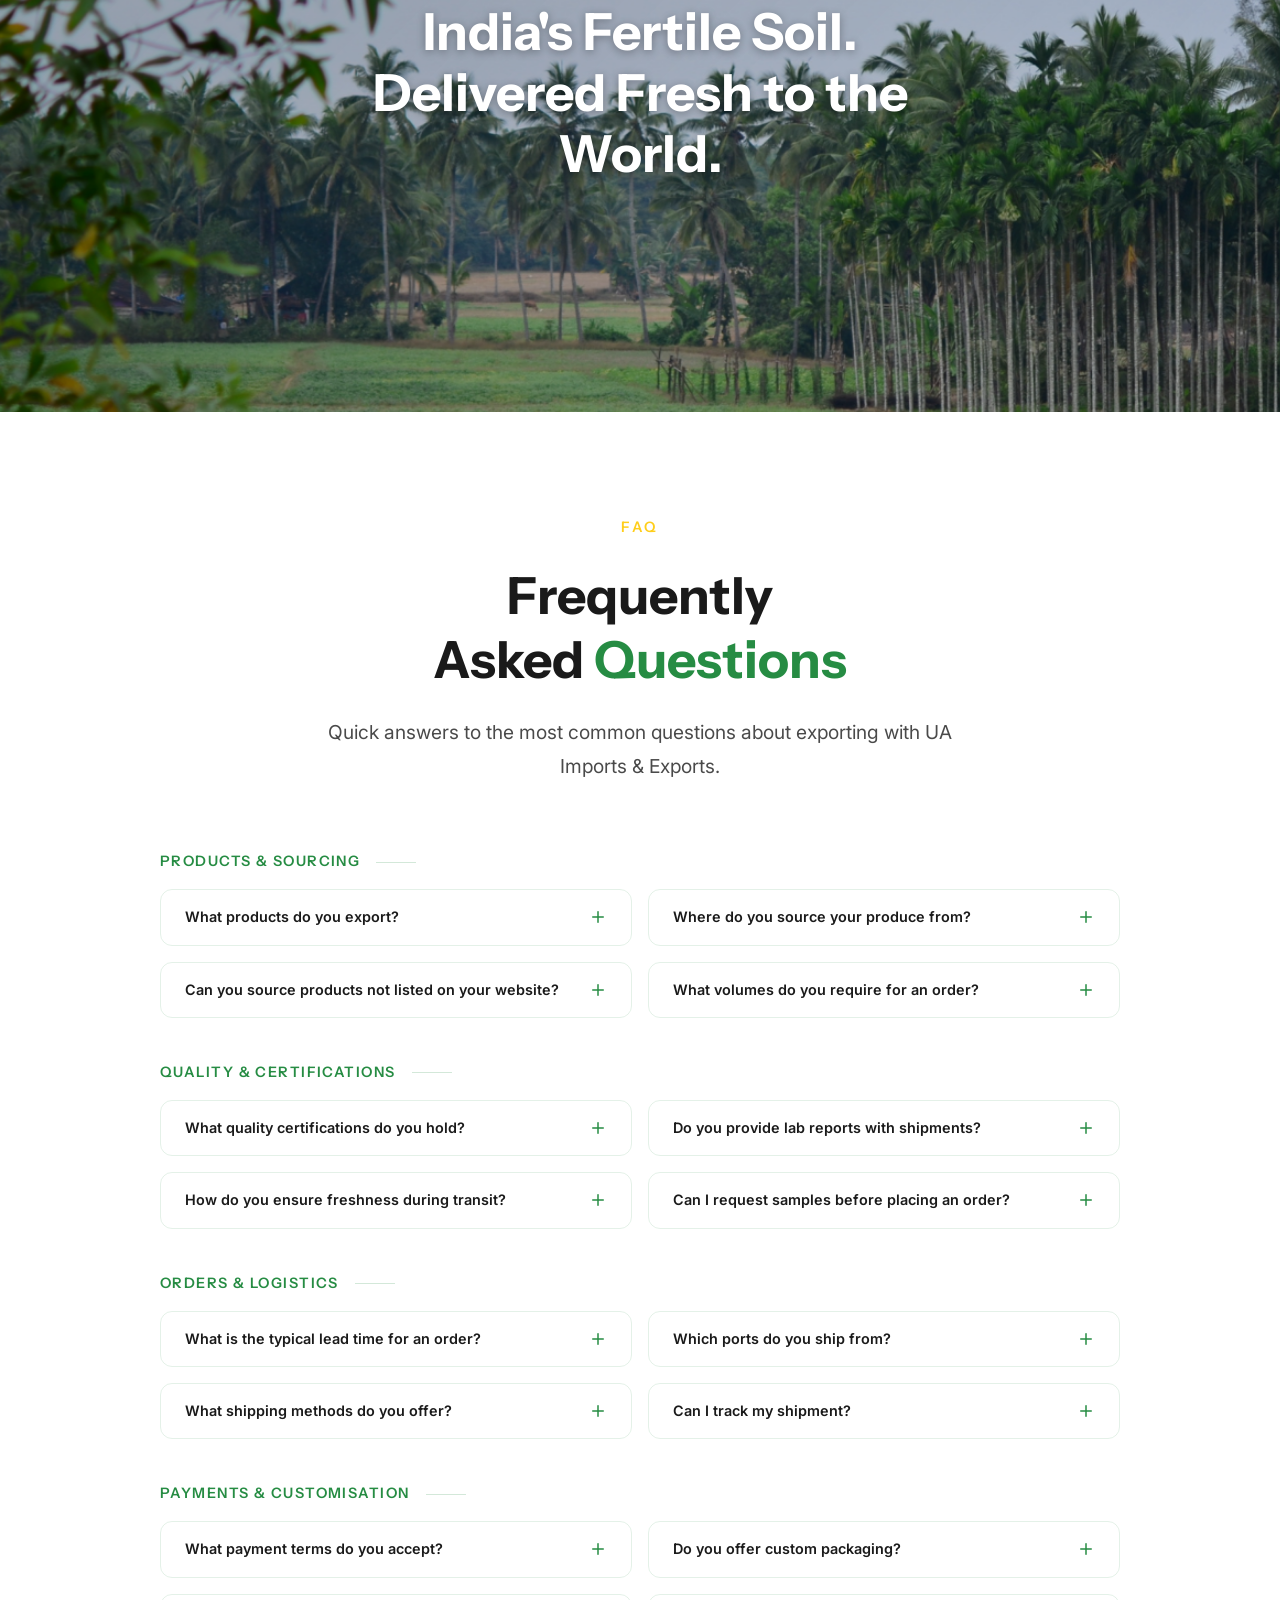
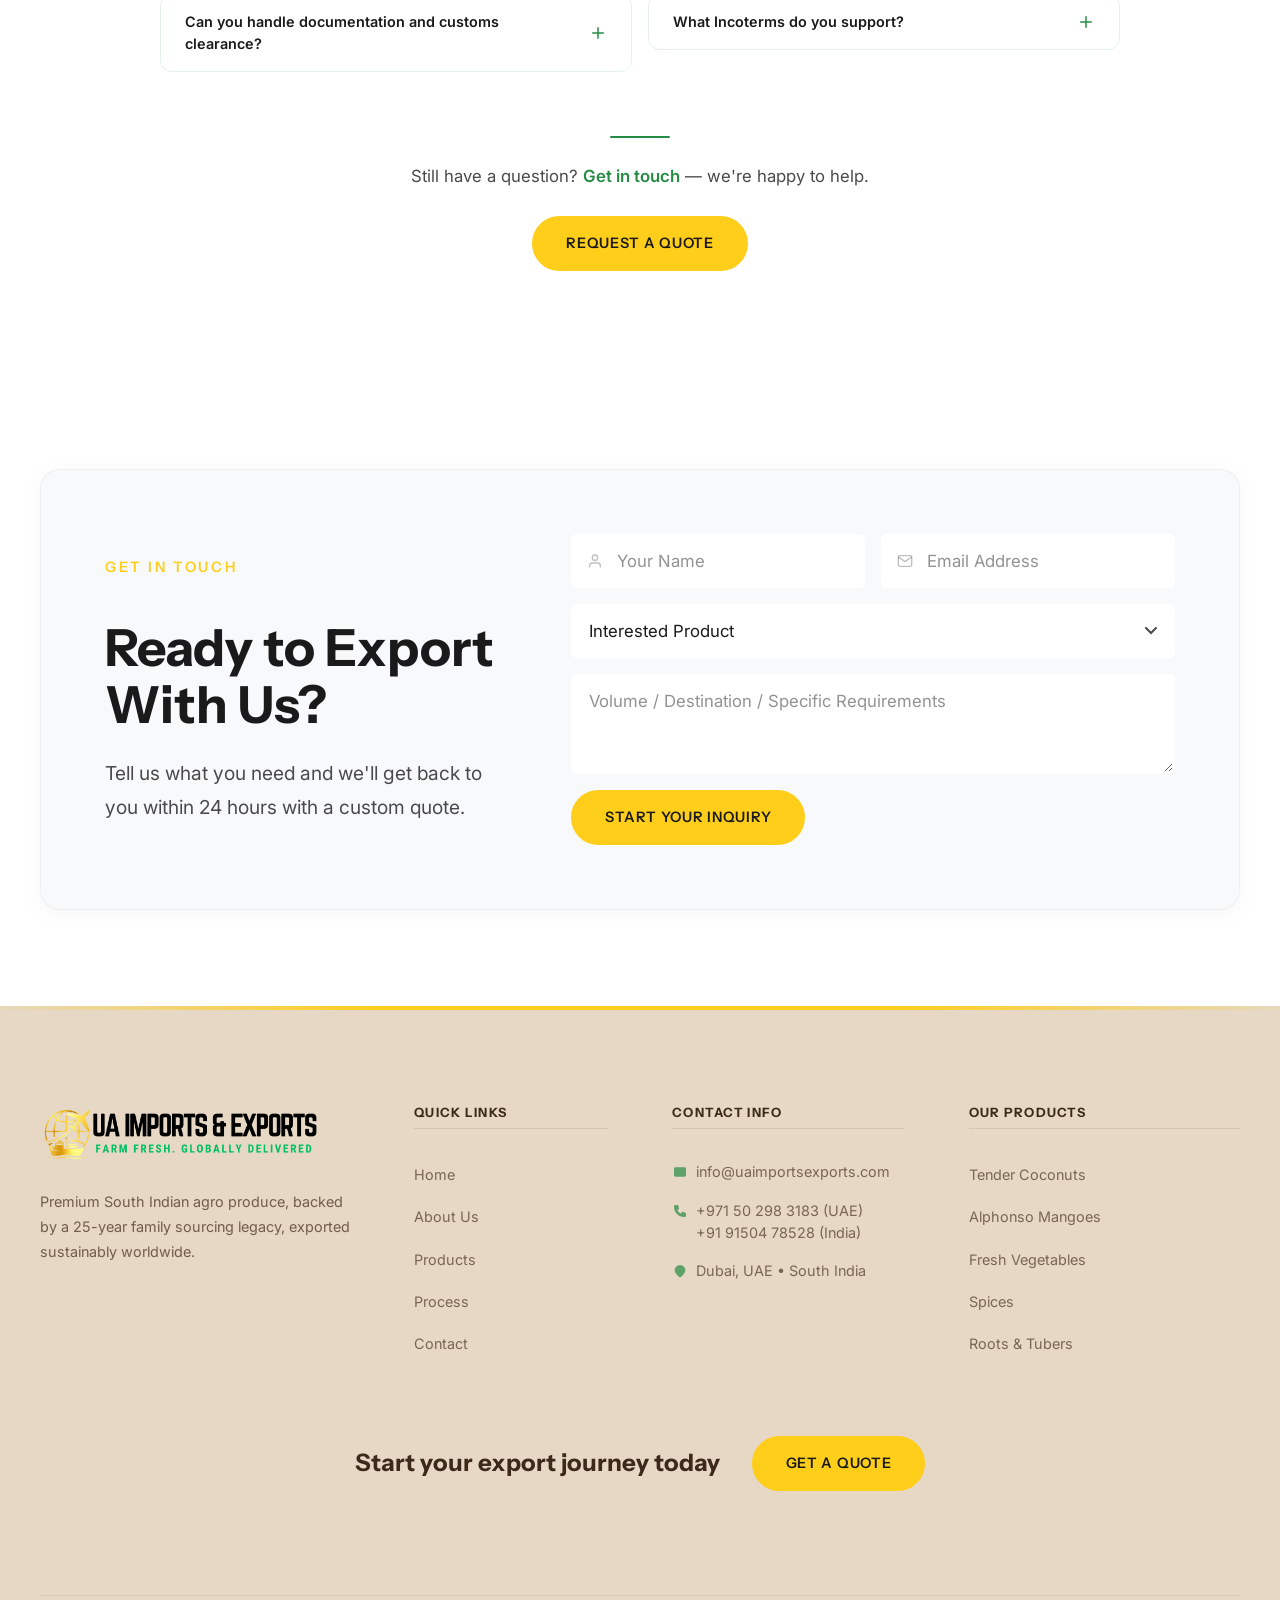
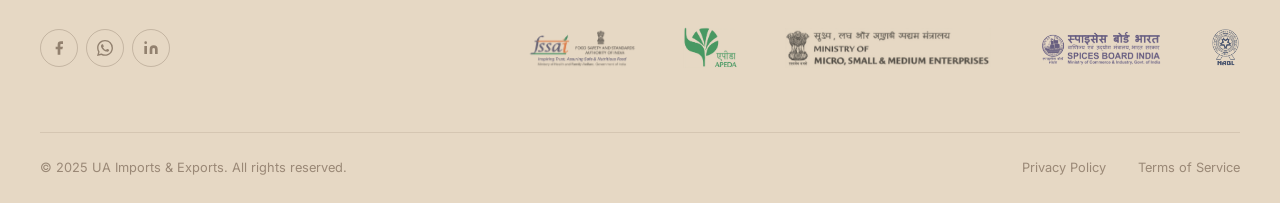
==== commit 8d0e3396: "Refactor products page to dynamically render from JS data, optimize image asset folders, clean up ob" ====
--- a/index.html
+++ b/index.html
@@ -20,9 +20,51 @@
   <meta property="og:url" content="https://www.uaimportsexports.com">
   <meta property="og:site_name" content="UA Imports & Exports">
 
+  <!-- Canonical -->
+  <link rel="canonical" href="https://www.uaimportsexports.com/">
+
+  <!-- Google Search Console verification (replace YOUR_VERIFICATION_CODE with the code from search.google.com/search-console) -->
+  <meta name="google-site-verification" content="YOUR_VERIFICATION_CODE">
+
+  <!-- Bing Webmaster Tools verification (replace YOUR_BING_CODE with the code from bing.com/webmasters) -->
+  <meta name="msvalidate.01" content="YOUR_BING_CODE">
+
+  <!-- Twitter Card -->
+  <meta name="twitter:card" content="summary_large_image">
+  <meta name="twitter:title" content="UA Imports & Exports — Farm Fresh. Globally Delivered.">
+  <meta name="twitter:description" content="Delivering South India's finest agro produce to the world. Premium Tender Coconuts, Cassava, Alphonso Mangoes, Drumsticks, and Shallots — FSSAI & APEDA compliant, export-ready.">
+  <meta name="twitter:image" content="https://www.uaimportsexports.com/assets/images/Preview%20Images/index-preview.png">
+
+  <!-- Structured Data -->
+  <script type="application/ld+json">
+  {
+    "@context": "https://schema.org",
+    "@type": "Organization",
+    "name": "UA Imports & Exports",
+    "url": "https://www.uaimportsexports.com/",
+    "logo": "https://www.uaimportsexports.com/assets/images/logo/logo-symbol.png",
+    "image": "https://www.uaimportsexports.com/assets/images/Preview%20Images/index-preview.png",
+    "description": "Delivering South India's finest agro produce to the world. Premium Tender Coconuts, Cassava, Alphonso Mangoes, Drumsticks, and Shallots — FSSAI & APEDA compliant, export-ready.",
+    "email": ["info@uaimportsexports.com", "uaimportsexports@gmail.com"],
+    "telephone": ["+971502983183", "+919150478528"],
+    "address": { "@type": "PostalAddress", "addressRegion": "South India", "addressCountry": "IN" },
+    "sameAs": []
+  }
+  </script>
+  <script type="application/ld+json">
+  {
+    "@context": "https://schema.org",
+    "@type": "BreadcrumbList",
+    "itemListElement": [
+      { "@type": "ListItem", "position": 1, "name": "Home", "item": "https://www.uaimportsexports.com/" }
+    ]
+  }
+  </script>
+
   <!-- Favicon -->
   <link rel="icon" type="image/png" href="assets/images/favicon.png">
   <link rel="alternate icon" type="image/png" href="assets/images/logo/logo-symbol.png">
+  <link rel="manifest" href="webmanifest">
 
   <!-- Google Fonts -->
   <link rel="preconnect" href="https://fonts.googleapis.com">
@@ -32,6 +74,18 @@
   <!-- CSS (consolidated for performance) -->
   <link rel="stylesheet" href="css/styles.css">
 
+<script>
+  document.documentElement.classList.add('js');
+  window.addEventListener('load', function () {
+    setTimeout(function () {
+      if (!document.documentElement.classList.contains('reveal-ready')) {
+        document.querySelectorAll('[data-reveal]').forEach(function (el) {
+          el.classList.add('is-revealed');
+        });
+      }
+    }, 1500);
+  });
+</script>
 </head>
 <body>
 
@@ -182,50 +236,65 @@
 
         <!-- Tile 2: Hero Image -->
         <div class="bento-tile bento-tile--image" data-reveal="fade-up" data-reveal-delay="1">
-          <img src="assets/images/Home Page Images/Bags of Onions.png" alt="Bags of Onions" loading="lazy">
-          <div class="bento-image-overlay"></div>
-        </div>
-
-        <!-- Tile 3: Info - Partner Farms -->
+          <div class="bento-tile__image-wrap">
+            <img src="assets/images/Homepage%20Hero%20Image/Bags%20of%20Onions.png" alt="Bags of Onions" loading="lazy">
+            <div class="bento-image-overlay"></div>
+          </div>
+          <div class="bento-image-label">
+            <div class="bento-image-label__icon-wrap">
+              <svg class="bento-image-label__icon" viewBox="0 0 24 24" fill="none" stroke="currentColor" stroke-width="2" stroke-linecap="round" stroke-linejoin="round"><path d="M12 22s8-4 8-10V5l-8-3-8 3v7c0 6 8 10 8 10z"/><path d="M9 12l2 2 4-4"/></svg>
+            </div>
+            <div class="bento-image-label__content">
+              <strong class="bento-image-label__title"><span>100%</span> Ethically Sourced</strong>
+              <span class="bento-image-label__sub">Fair-Trade Partnerships</span>
+            </div>
+          </div>
+        </div>
+
+        <!-- Tile 3: Info - Own Farms -->
         <div class="bento-tile bento-tile--info" data-reveal="fade-up" data-reveal-delay="2">
-          <svg class="bento-icon" viewBox="0 0 24 24" fill="none" stroke="currentColor" stroke-width="1.5" stroke-linecap="round" stroke-linejoin="round"><path d="M3 21h18"/><path d="M5 21V7l8-4v18"/><path d="M19 21V11l-6-4"/><path d="M9 9h.01"/><path d="M9 13h.01"/><path d="M9 17h.01"/></svg>
+          <svg class="bento-icon" viewBox="0 0 24 24" fill="none" stroke="currentColor" stroke-width="1.5" stroke-linecap="round" stroke-linejoin="round"><path d="M12 22V12"/><path d="M12 12c0-4 3-6 7-6 0 4-3 6-7 6z"/><path d="M12 14c0-3-3-5-7-5 0 3 3 5 7 5z"/></svg>
+          <p class="info-number">15+</p>
+          <p class="info-label">Own Farms</p>
+          <p class="info-desc">Direct estate cultivation giving us full control over quality, yield &amp; supply</p>
+        </div>
+
+        <!-- Tile 4: Info - Partner Farms -->
+        <div class="bento-tile bento-tile--info" data-reveal="fade-up" data-reveal-delay="2">
+          <svg class="bento-icon" viewBox="0 0 24 24" fill="none" stroke="currentColor" stroke-width="1.5" stroke-linecap="round" stroke-linejoin="round"><path d="M3 4h9l1 7"/><path d="M7 4v7"/><path d="M14 10l1 5"/><path d="M5 19v0a2 2 0 0 0 2 2h2a2 2 0 0 0 2-2v0"/><path d="M13 19v0a2 2 0 0 0 2 2h2a2 2 0 0 0 2-2v0"/><path d="M9 10h3"/><circle cx="7.5" cy="19" r="2"/><circle cx="17.5" cy="19" r="2"/></svg>
           <p class="info-number">50+</p>
           <p class="info-label">Partner Farms</p>
           <p class="info-desc">Curated network of trusted growers across Kerala, Tamil Nadu &amp; Karnataka</p>
         </div>
 
-        <!-- Tile 4: Info - Ethically Sourced -->
-        <div class="bento-tile bento-tile--info bento-tile--cert" data-reveal="fade-up" data-reveal-delay="3">
-          <svg class="bento-icon" viewBox="0 0 24 24" fill="none" stroke="currentColor" stroke-width="1.5" stroke-linecap="round" stroke-linejoin="round"><path d="M12 22s8-4 8-10V5l-8-3-8 3v7c0 6 8 10 8 10z"/><path d="M9 12l2 2 4-4"/></svg>
-          <p class="info-number">100%</p>
-          <p class="info-label">Ethically Sourced</p>
-          <p class="info-desc">Fair-trade partnerships with audited supply chain compliance</p>
-        </div>
-
       </div>
     </div>
 
     <div class="image-marquee" aria-label="Our Export Range">
       <div class="image-marquee__track">
         <div class="image-marquee__content">
-          <div class="image-marquee__item"><img src="assets/images/Agro%20Produce/Alphonso%20Mango.png" alt="Alphonso Mango" loading="lazy"></div>
-          <div class="image-marquee__item"><img src="assets/images/Agro%20Produce/King%20Coconut.png" alt="King Coconut" loading="lazy"></div>
-          <div class="image-marquee__item"><img src="assets/images/Agro%20Produce/Cassava%20Root.png" alt="Cassava Root" loading="lazy"></div>
-          <div class="image-marquee__item"><img src="assets/images/Agro%20Produce/Drumstick.png" alt="Drumstick" loading="lazy"></div>
-          <div class="image-marquee__item"><img src="assets/images/Agro%20Produce/Shallots.png" alt="Shallot" loading="lazy"></div>
-          <div class="image-marquee__item"><img src="assets/images/Agro%20Produce/Turmeric%20Root.png" alt="Turmeric Root" loading="lazy"></div>
-          <div class="image-marquee__item"><img src="assets/images/Agro%20Produce/Rambutan.png" alt="Rambutan" loading="lazy"></div>
-          <div class="image-marquee__item"><img src="assets/images/Agro%20Produce/Pineapple.png" alt="Pineapple" loading="lazy"></div>
+          <div class="image-marquee__item"><img src="assets/images/About%20Overview%20Marquee%20Images/Alphonso%20Mango.png" alt="Alphonso Mango" loading="lazy"></div>
+          <div class="image-marquee__item"><img src="assets/images/About%20Overview%20Marquee%20Images/Apples.png" alt="Apples" loading="lazy"></div>
+          <div class="image-marquee__item"><img src="assets/images/About%20Overview%20Marquee%20Images/Capsicum.png" alt="Capsicum" loading="lazy"></div>
+          <div class="image-marquee__item"><img src="assets/images/About%20Overview%20Marquee%20Images/Cassava%20Root.png" alt="Cassava Root" loading="lazy"></div>
+          <div class="image-marquee__item"><img src="assets/images/About%20Overview%20Marquee%20Images/Drumsticks.png" alt="Drumsticks" loading="lazy"></div>
+          <div class="image-marquee__item"><img src="assets/images/About%20Overview%20Marquee%20Images/Eggplant.png" alt="Eggplant" loading="lazy"></div>
+          <div class="image-marquee__item"><img src="assets/images/About%20Overview%20Marquee%20Images/King%20Tender%20Coconut.png" alt="King Tender Coconut" loading="lazy"></div>
+          <div class="image-marquee__item"><img src="assets/images/About%20Overview%20Marquee%20Images/Pineapple.png" alt="Pineapple" loading="lazy"></div>
+          <div class="image-marquee__item"><img src="assets/images/About%20Overview%20Marquee%20Images/Shallots.png" alt="Shallots" loading="lazy"></div>
+          <div class="image-marquee__item"><img src="assets/images/About%20Overview%20Marquee%20Images/Tomatoes.png" alt="Tomatoes" loading="lazy"></div>
         </div>
         <div class="image-marquee__content" aria-hidden="true">
-          <div class="image-marquee__item"><img src="assets/images/Agro%20Produce/Alphonso%20Mango.png" alt="" loading="lazy"></div>
-          <div class="image-marquee__item"><img src="assets/images/Agro%20Produce/King%20Coconut.png" alt="" loading="lazy"></div>
-          <div class="image-marquee__item"><img src="assets/images/Agro%20Produce/Cassava%20Root.png" alt="" loading="lazy"></div>
-          <div class="image-marquee__item"><img src="assets/images/Agro%20Produce/Drumstick.png" alt="" loading="lazy"></div>
-          <div class="image-marquee__item"><img src="assets/images/Agro%20Produce/Shallots.png" alt="" loading="lazy"></div>
-          <div class="image-marquee__item"><img src="assets/images/Agro%20Produce/Turmeric%20Root.png" alt="" loading="lazy"></div>
-          <div class="image-marquee__item"><img src="assets/images/Agro%20Produce/Rambutan.png" alt="" loading="lazy"></div>
-          <div class="image-marquee__item"><img src="assets/images/Agro%20Produce/Pineapple.png" alt="" loading="lazy"></div>
+          <div class="image-marquee__item"><img src="assets/images/About%20Overview%20Marquee%20Images/Alphonso%20Mango.png" alt="" loading="lazy"></div>
+          <div class="image-marquee__item"><img src="assets/images/About%20Overview%20Marquee%20Images/Apples.png" alt="" loading="lazy"></div>
+          <div class="image-marquee__item"><img src="assets/images/About%20Overview%20Marquee%20Images/Capsicum.png" alt="" loading="lazy"></div>
+          <div class="image-marquee__item"><img src="assets/images/About%20Overview%20Marquee%20Images/Cassava%20Root.png" alt="" loading="lazy"></div>
+          <div class="image-marquee__item"><img src="assets/images/About%20Overview%20Marquee%20Images/Drumsticks.png" alt="" loading="lazy"></div>
+          <div class="image-marquee__item"><img src="assets/images/About%20Overview%20Marquee%20Images/Eggplant.png" alt="" loading="lazy"></div>
+          <div class="image-marquee__item"><img src="assets/images/About%20Overview%20Marquee%20Images/King%20Tender%20Coconut.png" alt="" loading="lazy"></div>
+          <div class="image-marquee__item"><img src="assets/images/About%20Overview%20Marquee%20Images/Pineapple.png" alt="" loading="lazy"></div>
+          <div class="image-marquee__item"><img src="assets/images/About%20Overview%20Marquee%20Images/Shallots.png" alt="" loading="lazy"></div>
+          <div class="image-marquee__item"><img src="assets/images/About%20Overview%20Marquee%20Images/Tomatoes.png" alt="" loading="lazy"></div>
         </div>
       </div>
     </div>
@@ -253,415 +322,7 @@
 
       <!-- Grid -->
       <div class="product-showcase__grid" id="product-grid" data-reveal="fade-up" data-reveal-delay="2">
-        <!-- Alphonso Mango -->
-        <div class="product-card" data-category="fruits" data-featured="true">
-          <div class="product-card__image-wrapper">
-            <img src="assets/images/Our%20Full%20Product%20Range/Fresh%20Fruits/Alphonso%20Mango.jpg" alt="Alphonso Mango" class="product-card__image" loading="lazy">
-          </div>
-          <h3 class="product-card__name">Alphonso Mango</h3>
-        </div>
-        <!-- Apple -->
-        <div class="product-card" data-category="fruits" data-featured="true">
-          <div class="product-card__image-wrapper">
-            <img src="assets/images/Our%20Full%20Product%20Range/Fresh%20Fruits/Apple.jpg" alt="Apple" class="product-card__image" loading="lazy">
-          </div>
-          <h3 class="product-card__name">Apple</h3>
-        </div>
-        <!-- Areca Nut -->
-        <div class="product-card" data-category="others" data-featured="true">
-          <div class="product-card__image-wrapper">
-            <img src="assets/images/Our%20Full%20Product%20Range/Seeds%2C%20Spices%2C%20Nuts%20%26%20Others/Areca%20Nut.jpg" alt="Areca Nut" class="product-card__image" loading="lazy">
-          </div>
-          <h3 class="product-card__name">Areca Nut</h3>
-        </div>
-
-        <!-- Ash Gourd -->
-        <div class="product-card" data-category="vegetables" data-featured="true">
-          <div class="product-card__image-wrapper">
-            <img src="assets/images/Our%20Full%20Product%20Range/Fresh%20Vegetables/Ash%20Gourd.jpg" alt="Ash Gourd" class="product-card__image" loading="lazy">
-          </div>
-          <h3 class="product-card__name">Ash Gourd</h3>
-        </div>
-        <!-- Baby Corn -->
-        <div class="product-card" data-category="vegetables" data-featured="true">
-          <div class="product-card__image-wrapper">
-            <img src="assets/images/Our%20Full%20Product%20Range/Fresh%20Vegetables/Baby%20Corn.jpg" alt="Baby Corn" class="product-card__image" loading="lazy">
-          </div>
-          <h3 class="product-card__name">Baby Corn</h3>
-        </div>
-        <!-- Baby Potatoes -->
-        <div class="product-card" data-category="roots" data-featured="true">
-          <div class="product-card__image-wrapper">
-            <img src="assets/images/Our%20Full%20Product%20Range/Roots%2C%20Bulbs%20%26%20Tubers/Baby%20Potatoes.jpg" alt="Baby Potatoes" class="product-card__image" loading="lazy">
-          </div>
-          <h3 class="product-card__name">Baby Potatoes</h3>
-        </div>
-        <!-- Beetroot -->
-        <div class="product-card" data-category="roots" data-featured="true">
-          <div class="product-card__image-wrapper">
-            <img src="assets/images/Our%20Full%20Product%20Range/Roots%2C%20Bulbs%20%26%20Tubers/Beetroot.jpg" alt="Beetroot" class="product-card__image" loading="lazy">
-          </div>
-          <h3 class="product-card__name">Beetroot</h3>
-        </div>
-        <!-- Bitter Gourd -->
-        <div class="product-card" data-category="vegetables" data-featured="true">
-          <div class="product-card__image-wrapper">
-            <img src="assets/images/Our%20Full%20Product%20Range/Fresh%20Vegetables/Bitter%20Gourd.jpg" alt="Bitter Gourd" class="product-card__image" loading="lazy">
-          </div>
-          <h3 class="product-card__name">Bitter Gourd</h3>
-        </div>
-        <!-- Black Grapes -->
-        <div class="product-card" data-category="fruits" data-featured="true">
-          <div class="product-card__image-wrapper">
-            <img src="assets/images/Our%20Full%20Product%20Range/Fresh%20Fruits/Black%20Grapes.jpg" alt="Black Grapes" class="product-card__image" loading="lazy">
-          </div>
-          <h3 class="product-card__name">Black Grapes</h3>
-        </div>
-        <!-- Black Pepper -->
-        <div class="product-card" data-category="others" data-featured="true">
-          <div class="product-card__image-wrapper">
-            <img src="assets/images/Our%20Full%20Product%20Range/Seeds%2C%20Spices%2C%20Nuts%20%26%20Others/Black%20Pepper.jpg" alt="Black Pepper" class="product-card__image" loading="lazy">
-          </div>
-          <h3 class="product-card__name">Black Pepper</h3>
-        </div>
-        <!-- Bottle Gourd -->
-        <div class="product-card" data-category="vegetables" data-featured="true">
-          <div class="product-card__image-wrapper">
-            <img src="assets/images/Our%20Full%20Product%20Range/Fresh%20Vegetables/Bottle%20Gourd.jpg" alt="Bottle Gourd" class="product-card__image" loading="lazy">
-          </div>
-          <h3 class="product-card__name">Bottle Gourd</h3>
-        </div>
-        <!-- Carrot -->
-        <div class="product-card" data-category="roots" data-featured="true">
-          <div class="product-card__image-wrapper">
-            <img src="assets/images/Our%20Full%20Product%20Range/Roots%2C%20Bulbs%20%26%20Tubers/Carrot.jpg" alt="Carrot" class="product-card__image" loading="lazy">
-          </div>
-          <h3 class="product-card__name">Carrot</h3>
-        </div>
-        <!-- Cashew Nuts -->
-        <div class="product-card" data-category="others" data-featured="true">
-          <div class="product-card__image-wrapper">
-            <img src="assets/images/Our%20Full%20Product%20Range/Seeds%2C%20Spices%2C%20Nuts%20%26%20Others/Cashew%20Nuts.jpg" alt="Cashew Nuts" class="product-card__image" loading="lazy">
-          </div>
-          <h3 class="product-card__name">Cashew Nuts</h3>
-        </div>
-        <!-- Cassava Root -->
-        <div class="product-card" data-category="roots" data-featured="true">
-          <div class="product-card__image-wrapper">
-            <img src="assets/images/Our%20Full%20Product%20Range/Roots%2C%20Bulbs%20%26%20Tubers/Cassava%20Root.jpg" alt="Cassava Root" class="product-card__image" loading="lazy">
-          </div>
-          <h3 class="product-card__name">Cassava Root</h3>
-        </div>
-        <!-- Cavendish Banana -->
-        <div class="product-card" data-category="fruits" data-featured="true">
-          <div class="product-card__image-wrapper">
-            <img src="assets/images/Our%20Full%20Product%20Range/Fresh%20Fruits/Cavendish%20Banana.jpg" alt="Cavendish Banana" class="product-card__image" loading="lazy">
-          </div>
-          <h3 class="product-card__name">Cavendish Banana</h3>
-        </div>
-        <!-- Cinnamon -->
-        <div class="product-card" data-category="others" data-featured="true">
-          <div class="product-card__image-wrapper">
-            <img src="assets/images/Our%20Full%20Product%20Range/Seeds%2C%20Spices%2C%20Nuts%20%26%20Others/Cinnamon.jpg" alt="Cinnamon" class="product-card__image" loading="lazy">
-          </div>
-          <h3 class="product-card__name">Cinnamon</h3>
-        </div>
-
-        <!-- ===== Additional Fruits ===== -->
-        <div class="product-card" data-category="fruits" data-featured="true">
-          <div class="product-card__image-wrapper">
-            <img src="assets/images/Our%20Full%20Product%20Range/Fresh%20Fruits/Corn.jpg" alt="Corn" class="product-card__image" loading="lazy">
-          </div>
-          <h3 class="product-card__name">Corn</h3>
-        </div>
-        <div class="product-card" data-category="fruits" data-featured="true">
-          <div class="product-card__image-wrapper">
-            <img src="assets/images/Our%20Full%20Product%20Range/Fresh%20Fruits/Custard%20Apple.jpg" alt="Custard Apple" class="product-card__image" loading="lazy">
-          </div>
-          <h3 class="product-card__name">Custard Apple</h3>
-        </div>
-        <div class="product-card" data-category="fruits" data-featured="true">
-          <div class="product-card__image-wrapper">
-            <img src="assets/images/Our%20Full%20Product%20Range/Fresh%20Fruits/Dragon%20Fruit.jpg" alt="Dragon Fruit" class="product-card__image" loading="lazy">
-          </div>
-          <h3 class="product-card__name">Dragon Fruit</h3>
-        </div>
-        <div class="product-card" data-category="fruits" data-featured="true">
-          <div class="product-card__image-wrapper">
-            <img src="assets/images/Our%20Full%20Product%20Range/Fresh%20Fruits/Green%20Grapes.jpg" alt="Green Grapes" class="product-card__image" loading="lazy">
-          </div>
-          <h3 class="product-card__name">Green Grapes</h3>
-        </div>
-        <div class="product-card" data-category="fruits" data-featured="true">
-          <div class="product-card__image-wrapper">
-            <img src="assets/images/Our%20Full%20Product%20Range/Fresh%20Fruits/Guava.jpg" alt="Guava" class="product-card__image" loading="lazy">
-          </div>
-          <h3 class="product-card__name">Guava</h3>
-        </div>
-        <div class="product-card" data-category="fruits" data-featured="true">
-          <div class="product-card__image-wrapper">
-            <img src="assets/images/Our%20Full%20Product%20Range/Fresh%20Fruits/Indian%20Gooseberry.jpg" alt="Indian Gooseberry" class="product-card__image" loading="lazy">
-          </div>
-          <h3 class="product-card__name">Indian Gooseberry</h3>
-        </div>
-        <div class="product-card" data-category="fruits" data-featured="true">
-          <div class="product-card__image-wrapper">
-            <img src="assets/images/Our%20Full%20Product%20Range/Fresh%20Fruits/Jackfruit.jpg" alt="Jackfruit" class="product-card__image" loading="lazy">
-          </div>
-          <h3 class="product-card__name">Jackfruit</h3>
-        </div>
-        <div class="product-card" data-category="fruits" data-featured="true">
-          <div class="product-card__image-wrapper">
-            <img src="assets/images/Our%20Full%20Product%20Range/Fresh%20Fruits/King%20Coconut.jpg" alt="King Coconut" class="product-card__image" loading="lazy">
-          </div>
-          <h3 class="product-card__name">King Coconut</h3>
-        </div>
-        <div class="product-card" data-category="fruits" data-featured="true">
-          <div class="product-card__image-wrapper">
-            <img src="assets/images/Our%20Full%20Product%20Range/Fresh%20Fruits/Litchi.jpg" alt="Litchi" class="product-card__image" loading="lazy">
-          </div>
-          <h3 class="product-card__name">Litchi</h3>
-        </div>
-        <div class="product-card" data-category="fruits" data-featured="true">
-          <div class="product-card__image-wrapper">
-            <img src="assets/images/Our%20Full%20Product%20Range/Fresh%20Fruits/Mangosteen.jpg" alt="Mangosteen" class="product-card__image" loading="lazy">
-          </div>
-          <h3 class="product-card__name">Mangosteen</h3>
-        </div>
-        <div class="product-card" data-category="fruits" data-featured="true">
-          <div class="product-card__image-wrapper">
-            <img src="assets/images/Our%20Full%20Product%20Range/Fresh%20Fruits/Oranges.jpg" alt="Oranges" class="product-card__image" loading="lazy">
-          </div>
-          <h3 class="product-card__name">Oranges</h3>
-        </div>
-        <div class="product-card" data-category="fruits" data-featured="true">
-          <div class="product-card__image-wrapper">
-            <img src="assets/images/Our%20Full%20Product%20Range/Fresh%20Fruits/Papaya.jpg" alt="Papaya" class="product-card__image" loading="lazy">
-          </div>
-          <h3 class="product-card__name">Papaya</h3>
-        </div>
-
-        <!-- ===== Additional Vegetables ===== -->
-        <div class="product-card" data-category="vegetables" data-featured="true">
-          <div class="product-card__image-wrapper">
-            <img src="assets/images/Our%20Full%20Product%20Range/Fresh%20Vegetables/Baby%20Potatoes.png" alt="Baby Potatoes" class="product-card__image" loading="lazy">
-          </div>
-          <h3 class="product-card__name">Baby Potatoes</h3>
-        </div>
-        <div class="product-card" data-category="vegetables" data-featured="true">
-          <div class="product-card__image-wrapper">
-            <img src="assets/images/Our%20Full%20Product%20Range/Fresh%20Vegetables/Beetroot.png" alt="Beetroot" class="product-card__image" loading="lazy">
-          </div>
-          <h3 class="product-card__name">Beetroot</h3>
-        </div>
-        <div class="product-card" data-category="vegetables" data-featured="true">
-          <div class="product-card__image-wrapper">
-            <img src="assets/images/Our%20Full%20Product%20Range/Fresh%20Vegetables/Cabbage.jpg" alt="Cabbage" class="product-card__image" loading="lazy">
-          </div>
-          <h3 class="product-card__name">Cabbage</h3>
-        </div>
-        <div class="product-card" data-category="vegetables" data-featured="true">
-          <div class="product-card__image-wrapper">
-            <img src="assets/images/Our%20Full%20Product%20Range/Fresh%20Vegetables/Capsicum.jpg" alt="Capsicum" class="product-card__image" loading="lazy">
-          </div>
-          <h3 class="product-card__name">Capsicum</h3>
-        </div>
-        <div class="product-card" data-category="vegetables" data-featured="true">
-          <div class="product-card__image-wrapper">
-            <img src="assets/images/Our%20Full%20Product%20Range/Fresh%20Vegetables/Cauliflower.jpg" alt="Cauliflower" class="product-card__image" loading="lazy">
-          </div>
-          <h3 class="product-card__name">Cauliflower</h3>
-        </div>
-        <div class="product-card" data-category="vegetables" data-featured="true">
-          <div class="product-card__image-wrapper">
-            <img src="assets/images/Our%20Full%20Product%20Range/Fresh%20Vegetables/Cluster%20Beans.jpg" alt="Cluster Beans" class="product-card__image" loading="lazy">
-          </div>
-          <h3 class="product-card__name">Cluster Beans</h3>
-        </div>
-        <div class="product-card" data-category="vegetables" data-featured="true">
-          <div class="product-card__image-wrapper">
-            <img src="assets/images/Our%20Full%20Product%20Range/Fresh%20Vegetables/Corn.png" alt="Corn" class="product-card__image" loading="lazy">
-          </div>
-          <h3 class="product-card__name">Corn</h3>
-        </div>
-        <div class="product-card" data-category="vegetables" data-featured="true">
-          <div class="product-card__image-wrapper">
-            <img src="assets/images/Our%20Full%20Product%20Range/Fresh%20Vegetables/Drumstick.jpg" alt="Drumstick" class="product-card__image" loading="lazy">
-          </div>
-          <h3 class="product-card__name">Drumstick</h3>
-        </div>
-        <div class="product-card" data-category="vegetables" data-featured="true">
-          <div class="product-card__image-wrapper">
-            <img src="assets/images/Our%20Full%20Product%20Range/Fresh%20Vegetables/Dry%20Red%20Chillies.png" alt="Dry Red Chillies" class="product-card__image" loading="lazy">
-          </div>
-          <h3 class="product-card__name">Dry Red Chillies</h3>
-        </div>
-        <div class="product-card" data-category="vegetables" data-featured="true">
-          <div class="product-card__image-wrapper">
-            <img src="assets/images/Our%20Full%20Product%20Range/Fresh%20Vegetables/Eggplant.jpg" alt="Eggplant" class="product-card__image" loading="lazy">
-          </div>
-          <h3 class="product-card__name">Eggplant</h3>
-        </div>
-        <div class="product-card" data-category="vegetables" data-featured="true">
-          <div class="product-card__image-wrapper">
-            <img src="assets/images/Our%20Full%20Product%20Range/Fresh%20Vegetables/Green%20Chillies.jpg" alt="Green Chillies" class="product-card__image" loading="lazy">
-          </div>
-          <h3 class="product-card__name">Green Chillies</h3>
-        </div>
-        <div class="product-card" data-category="vegetables" data-featured="true">
-          <div class="product-card__image-wrapper">
-            <img src="assets/images/Our%20Full%20Product%20Range/Fresh%20Vegetables/Ivy%20Gourd.jpg" alt="Ivy Gourd" class="product-card__image" loading="lazy">
-          </div>
-          <h3 class="product-card__name">Ivy Gourd</h3>
-        </div>
-
-        <!-- ===== Additional Roots, Bulbs & Tubers ===== -->
-        <div class="product-card" data-category="roots" data-featured="true">
-          <div class="product-card__image-wrapper">
-            <img src="assets/images/Our%20Full%20Product%20Range/Roots%2C%20Bulbs%20%26%20Tubers/Arrowroot.png" alt="Arrowroot" class="product-card__image" loading="lazy">
-          </div>
-          <h3 class="product-card__name">Arrowroot</h3>
-        </div>
-        <div class="product-card" data-category="roots" data-featured="true">
-          <div class="product-card__image-wrapper">
-            <img src="assets/images/Our%20Full%20Product%20Range/Roots%2C%20Bulbs%20%26%20Tubers/Colocasia.jpg" alt="Colocasia" class="product-card__image" loading="lazy">
-          </div>
-          <h3 class="product-card__name">Colocasia</h3>
-        </div>
-        <div class="product-card" data-category="roots" data-featured="true">
-          <div class="product-card__image-wrapper">
-            <img src="assets/images/Our%20Full%20Product%20Range/Roots%2C%20Bulbs%20%26%20Tubers/Elephant%20Foot%20Yam.jpg" alt="Elephant Foot Yam" class="product-card__image" loading="lazy">
-          </div>
-          <h3 class="product-card__name">Elephant Foot Yam</h3>
-        </div>
-        <div class="product-card" data-category="roots" data-featured="true">
-          <div class="product-card__image-wrapper">
-            <img src="assets/images/Our%20Full%20Product%20Range/Roots%2C%20Bulbs%20%26%20Tubers/Galangal.png" alt="Galangal" class="product-card__image" loading="lazy">
-          </div>
-          <h3 class="product-card__name">Galangal</h3>
-        </div>
-        <div class="product-card" data-category="roots" data-featured="true">
-          <div class="product-card__image-wrapper">
-            <img src="assets/images/Our%20Full%20Product%20Range/Roots%2C%20Bulbs%20%26%20Tubers/Garlic.jpg" alt="Garlic" class="product-card__image" loading="lazy">
-          </div>
-          <h3 class="product-card__name">Garlic</h3>
-        </div>
-        <div class="product-card" data-category="roots" data-featured="true">
-          <div class="product-card__image-wrapper">
-            <img src="assets/images/Our%20Full%20Product%20Range/Roots%2C%20Bulbs%20%26%20Tubers/Ginger.jpg" alt="Ginger" class="product-card__image" loading="lazy">
-          </div>
-          <h3 class="product-card__name">Ginger</h3>
-        </div>
-        <div class="product-card" data-category="roots" data-featured="true">
-          <div class="product-card__image-wrapper">
-            <img src="assets/images/Our%20Full%20Product%20Range/Roots%2C%20Bulbs%20%26%20Tubers/Lotus%20Root.jpg" alt="Lotus Root" class="product-card__image" loading="lazy">
-          </div>
-          <h3 class="product-card__name">Lotus Root</h3>
-        </div>
-        <div class="product-card" data-category="roots" data-featured="true">
-          <div class="product-card__image-wrapper">
-            <img src="assets/images/Our%20Full%20Product%20Range/Roots%2C%20Bulbs%20%26%20Tubers/Parsnip.jpg" alt="Parsnip" class="product-card__image" loading="lazy">
-          </div>
-          <h3 class="product-card__name">Parsnip</h3>
-        </div>
-        <div class="product-card" data-category="roots" data-featured="true">
-          <div class="product-card__image-wrapper">
-            <img src="assets/images/Our%20Full%20Product%20Range/Roots%2C%20Bulbs%20%26%20Tubers/Potato.jpg" alt="Potato" class="product-card__image" loading="lazy">
-          </div>
-          <h3 class="product-card__name">Potato</h3>
-        </div>
-        <div class="product-card" data-category="roots" data-featured="true">
-          <div class="product-card__image-wrapper">
-            <img src="assets/images/Our%20Full%20Product%20Range/Roots%2C%20Bulbs%20%26%20Tubers/Purple%20Yam.jpg" alt="Purple Yam" class="product-card__image" loading="lazy">
-          </div>
-          <h3 class="product-card__name">Purple Yam</h3>
-        </div>
-        <div class="product-card" data-category="roots" data-featured="true">
-          <div class="product-card__image-wrapper">
-            <img src="assets/images/Our%20Full%20Product%20Range/Roots%2C%20Bulbs%20%26%20Tubers/Red%20Onion.jpg" alt="Red Onion" class="product-card__image" loading="lazy">
-          </div>
-          <h3 class="product-card__name">Red Onion</h3>
-        </div>
-        <div class="product-card" data-category="roots" data-featured="true">
-          <div class="product-card__image-wrapper">
-            <img src="assets/images/Our%20Full%20Product%20Range/Roots%2C%20Bulbs%20%26%20Tubers/Shallots.jpg" alt="Shallots" class="product-card__image" loading="lazy">
-          </div>
-          <h3 class="product-card__name">Shallots</h3>
-        </div>
-
-        <!-- ===== Additional Seeds, Spices, Nuts & Others ===== -->
-        <div class="product-card" data-category="others" data-featured="true">
-          <div class="product-card__image-wrapper">
-            <img src="assets/images/Our%20Full%20Product%20Range/Seeds%2C%20Spices%2C%20Nuts%20%26%20Others/Arrowroot.jpg" alt="Arrowroot" class="product-card__image" loading="lazy">
-          </div>
-          <h3 class="product-card__name">Arrowroot</h3>
-        </div>
-        <div class="product-card" data-category="others" data-featured="true">
-          <div class="product-card__image-wrapper">
-            <img src="assets/images/Our%20Full%20Product%20Range/Seeds%2C%20Spices%2C%20Nuts%20%26%20Others/Cloves.jpg" alt="Cloves" class="product-card__image" loading="lazy">
-          </div>
-          <h3 class="product-card__name">Cloves</h3>
-        </div>
-        <div class="product-card" data-category="others" data-featured="true">
-          <div class="product-card__image-wrapper">
-            <img src="assets/images/Our%20Full%20Product%20Range/Seeds%2C%20Spices%2C%20Nuts%20%26%20Others/Coffee%20Beans.jpg" alt="Coffee Beans" class="product-card__image" loading="lazy">
-          </div>
-          <h3 class="product-card__name">Coffee Beans</h3>
-        </div>
-        <div class="product-card" data-category="others" data-featured="true">
-          <div class="product-card__image-wrapper">
-            <img src="assets/images/Our%20Full%20Product%20Range/Seeds%2C%20Spices%2C%20Nuts%20%26%20Others/Coriander%20Seeds.jpg" alt="Coriander Seeds" class="product-card__image" loading="lazy">
-          </div>
-          <h3 class="product-card__name">Coriander Seeds</h3>
-        </div>
-        <div class="product-card" data-category="others" data-featured="true">
-          <div class="product-card__image-wrapper">
-            <img src="assets/images/Our%20Full%20Product%20Range/Seeds%2C%20Spices%2C%20Nuts%20%26%20Others/Cumin%20Seeds.jpg" alt="Cumin Seeds" class="product-card__image" loading="lazy">
-          </div>
-          <h3 class="product-card__name">Cumin Seeds</h3>
-        </div>
-        <div class="product-card" data-category="others" data-featured="true">
-          <div class="product-card__image-wrapper">
-            <img src="assets/images/Our%20Full%20Product%20Range/Seeds%2C%20Spices%2C%20Nuts%20%26%20Others/Curry%20Powder.jpg" alt="Curry Powder" class="product-card__image" loading="lazy">
-          </div>
-          <h3 class="product-card__name">Curry Powder</h3>
-        </div>
-        <div class="product-card" data-category="others" data-featured="true">
-          <div class="product-card__image-wrapper">
-            <img src="assets/images/Our%20Full%20Product%20Range/Seeds%2C%20Spices%2C%20Nuts%20%26%20Others/Dry%20Red%20Chillies.jpg" alt="Dry Red Chillies" class="product-card__image" loading="lazy">
-          </div>
-          <h3 class="product-card__name">Dry Red Chillies</h3>
-        </div>
-        <div class="product-card" data-category="others" data-featured="true">
-          <div class="product-card__image-wrapper">
-            <img src="assets/images/Our%20Full%20Product%20Range/Seeds%2C%20Spices%2C%20Nuts%20%26%20Others/Fennel%20Seeds.jpg" alt="Fennel Seeds" class="product-card__image" loading="lazy">
-          </div>
-          <h3 class="product-card__name">Fennel Seeds</h3>
-        </div>
-        <div class="product-card" data-category="others" data-featured="true">
-          <div class="product-card__image-wrapper">
-            <img src="assets/images/Our%20Full%20Product%20Range/Seeds%2C%20Spices%2C%20Nuts%20%26%20Others/Fenugreek%20Seeds.jpg" alt="Fenugreek Seeds" class="product-card__image" loading="lazy">
-          </div>
-          <h3 class="product-card__name">Fenugreek Seeds</h3>
-        </div>
-        <div class="product-card" data-category="others" data-featured="true">
-          <div class="product-card__image-wrapper">
-            <img src="assets/images/Our%20Full%20Product%20Range/Seeds%2C%20Spices%2C%20Nuts%20%26%20Others/Galangal.jpg" alt="Galangal" class="product-card__image" loading="lazy">
-          </div>
-          <h3 class="product-card__name">Galangal</h3>
-        </div>
-        <div class="product-card" data-category="others" data-featured="true">
-          <div class="product-card__image-wrapper">
-            <img src="assets/images/Our%20Full%20Product%20Range/Seeds%2C%20Spices%2C%20Nuts%20%26%20Others/Green%20Cardamom.jpg" alt="Green Cardamom" class="product-card__image" loading="lazy">
-          </div>
-          <h3 class="product-card__name">Green Cardamom</h3>
-        </div>
-        <div class="product-card" data-category="others" data-featured="true">
-          <div class="product-card__image-wrapper">
-            <img src="assets/images/Our%20Full%20Product%20Range/Seeds%2C%20Spices%2C%20Nuts%20%26%20Others/Mace.jpg" alt="Mace" class="product-card__image" loading="lazy">
-          </div>
-          <h3 class="product-card__name">Mace</h3>
-        </div>
+        <!-- Product cards are rendered from js/product-data.js by js/product-filter.js. Edit the data file to change the showcase. -->
       </div>
 
       <div class="product-showcase__note" data-reveal="fade-up" data-reveal-delay="3">
@@ -713,7 +374,7 @@
             <svg viewBox="0 0 24 24" fill="currentColor"><path d="M9 12l2 2 4-4m6 2a9 9 0 11-18 0 9 9 0 0118 0z"/></svg>
           </div>
           <h3 class="value-prop__card-title">Certified Quality Compliance</h3>
-          <p class="value-prop__card-desc">Every export meets FSSAI, APEDA, and international phytosanitary standards &mdash; with lab-tested freshness and full documentation.</p>
+          <p class="value-prop__card-desc">Every export meets FSSAI, APEDA, NABL, and international phytosanitary standards &mdash; with lab-tested freshness and full documentation.</p>
         </div>
         <div class="value-prop__card" data-reveal="fade-up" data-reveal-delay="2">
           <div class="value-prop__icon">
@@ -754,7 +415,7 @@
               <div class="storytelling__grid">
                 <div class="storytelling__card" data-reveal="carousel-right" data-reveal-delay="0">
                   <div class="storytelling__image-wrap">
-                    <img src="assets/images/Home%20Page%20Images/Farm-Level%20Storytelling/Our%20Impact%20at%20the%20Source/Empowering%20Local%20Farmers.png" alt="Empowering Local Farmers" loading="lazy">
+                    <img src="assets/images/Farm-Level%20Storytelling/Our%20Impact%20at%20the%20Source/Empowering%20Local%20Farmers.png" alt="Empowering Local Farmers" loading="lazy">
                   </div>
                   <div class="storytelling__content">
                     <h3 class="storytelling__card-title">Empowering Local Farmers</h3>
@@ -763,7 +424,7 @@
                 </div>
                 <div class="storytelling__card" data-reveal="carousel-right" data-reveal-delay="1">
                   <div class="storytelling__image-wrap">
-                    <img src="assets/images/Home%20Page%20Images/Farm-Level%20Storytelling/Our%20Impact%20at%20the%20Source/Sustainable%20Harvesting%20Practices.png" alt="Sustainable Harvesting Practices" loading="lazy">
+                    <img src="assets/images/Farm-Level%20Storytelling/Our%20Impact%20at%20the%20Source/Sustainable%20Harvesting%20Practices.png" alt="Sustainable Harvesting Practices" loading="lazy">
                   </div>
                   <div class="storytelling__content">
                     <h3 class="storytelling__card-title">Sustainable Harvesting Practices</h3>
@@ -772,7 +433,7 @@
                 </div>
                 <div class="storytelling__card" data-reveal="carousel-right" data-reveal-delay="2">
                   <div class="storytelling__image-wrap">
-                    <img src="assets/images/Home%20Page%20Images/Farm-Level%20Storytelling/Our%20Impact%20at%20the%20Source/Community-Driven%20Sourcing.png" alt="Community-Driven Sourcing" loading="lazy">
+                    <img src="assets/images/Farm-Level%20Storytelling/Our%20Impact%20at%20the%20Source/Community-Driven%20Sourcing.png" alt="Community-Driven Sourcing" loading="lazy">
                   </div>
                   <div class="storytelling__content">
                     <h3 class="storytelling__card-title">Community-Driven Sourcing</h3>
@@ -781,7 +442,7 @@
                 </div>
                 <div class="storytelling__card" data-reveal="carousel-right" data-reveal-delay="3">
                   <div class="storytelling__image-wrap">
-                    <img src="assets/images/Home%20Page%20Images/Farm-Level%20Storytelling/Our%20Impact%20at%20the%20Source/Seasonal%20&%20Regional%20Expertise.png" alt="Seasonal & Regional Expertise" loading="lazy">
+                    <img src="assets/images/Farm-Level%20Storytelling/Our%20Impact%20at%20the%20Source/Seasonal%20&%20Regional%20Expertise.png" alt="Seasonal & Regional Expertise" loading="lazy">
                   </div>
                   <div class="storytelling__content">
                     <h3 class="storytelling__card-title">Seasonal & Regional Expertise</h3>
@@ -801,7 +462,7 @@
               <div class="storytelling__grid">
                 <div class="storytelling__card">
                   <div class="storytelling__image-wrap">
-                    <img src="assets/images/Home%20Page%20Images/Farm-Level%20Storytelling/How%20We%20Protect%20Freshness/Harvest-Aligned%20Scheduling.png" alt="Harvest-Aligned Scheduling" loading="lazy">
+                    <img src="assets/images/Farm-Level%20Storytelling/How%20We%20Protect%20Freshness/Harvest-Aligned%20Scheduling.png" alt="Harvest-Aligned Scheduling" loading="lazy">
                   </div>
                   <div class="storytelling__content">
                     <h3 class="storytelling__card-title">Harvest-Aligned Scheduling</h3>
@@ -810,7 +471,7 @@
                 </div>
                 <div class="storytelling__card">
                   <div class="storytelling__image-wrap">
-                    <img src="assets/images/Home%20Page%20Images/Farm-Level%20Storytelling/How%20We%20Protect%20Freshness/Temperature-Aware%20Handling.png" alt="Temperature-Aware Handling" loading="lazy">
+                    <img src="assets/images/Farm-Level%20Storytelling/How%20We%20Protect%20Freshness/Temperature-Aware%20Handling.png" alt="Temperature-Aware Handling" loading="lazy">
                   </div>
                   <div class="storytelling__content">
                     <h3 class="storytelling__card-title">Temperature-Aware Handling</h3>
@@ -819,7 +480,7 @@
                 </div>
                 <div class="storytelling__card">
                   <div class="storytelling__image-wrap">
-                    <img src="assets/images/Home%20Page%20Images/Farm-Level%20Storytelling/How%20We%20Protect%20Freshness/Moisture%20&%20Damage%20Control.png" alt="Moisture & Damage Control" loading="lazy">
+                    <img src="assets/images/Farm-Level%20Storytelling/How%20We%20Protect%20Freshness/Moisture%20&%20Damage%20Control.png" alt="Moisture & Damage Control" loading="lazy">
                   </div>
                   <div class="storytelling__content">
                     <h3 class="storytelling__card-title">Moisture & Damage Control</h3>
@@ -828,7 +489,7 @@
                 </div>
                 <div class="storytelling__card">
                   <div class="storytelling__image-wrap">
-                    <img src="assets/images/Home%20Page%20Images/Farm-Level%20Storytelling/How%20We%20Protect%20Freshness/Rapid%20Port%20Dispatch.png" alt="Rapid Port Dispatch" loading="lazy">
+                    <img src="assets/images/Farm-Level%20Storytelling/How%20We%20Protect%20Freshness/Rapid%20Port%20Dispatch.png" alt="Rapid Port Dispatch" loading="lazy">
                   </div>
                   <div class="storytelling__content">
                     <h3 class="storytelling__card-title">Rapid Port Dispatch</h3>
@@ -848,7 +509,7 @@
               <div class="storytelling__grid">
                 <div class="storytelling__card">
                   <div class="storytelling__image-wrap">
-                    <img src="assets/images/Home%20Page%20Images/Farm-Level%20Storytelling/Our%20Global%20Buyer%20Experience/Clear,%20Predictable%20Communication.png" alt="Clear, Predictable Communication" loading="lazy">
+                    <img src="assets/images/Farm-Level%20Storytelling/Our%20Global%20Buyer%20Experience/Clear,%20Predictable%20Communication.png" alt="Clear, Predictable Communication" loading="lazy">
                   </div>
                   <div class="storytelling__content">
                     <h3 class="storytelling__card-title">Clear, Predictable Communication</h3>
@@ -857,7 +518,7 @@
                 </div>
                 <div class="storytelling__card">
                   <div class="storytelling__image-wrap">
-                    <img src="assets/images/Home%20Page%20Images/Farm-Level%20Storytelling/Our%20Global%20Buyer%20Experience/Flexible%20Order%20Structuring.png" alt="Flexible Order Structuring" loading="lazy">
+                    <img src="assets/images/Farm-Level%20Storytelling/Our%20Global%20Buyer%20Experience/Flexible%20Order%20Structuring.png" alt="Flexible Order Structuring" loading="lazy">
                   </div>
                   <div class="storytelling__content">
                     <h3 class="storytelling__card-title">Flexible Order Structuring</h3>
@@ -866,7 +527,7 @@
                 </div>
                 <div class="storytelling__card">
                   <div class="storytelling__image-wrap">
-                    <img src="assets/images/Home%20Page%20Images/Farm-Level%20Storytelling/Our%20Global%20Buyer%20Experience/Dedicated%20Buyer%20Support.png" alt="Dedicated Buyer Support" loading="lazy">
+                    <img src="assets/images/Farm-Level%20Storytelling/Our%20Global%20Buyer%20Experience/Dedicated%20Buyer%20Support.png" alt="Dedicated Buyer Support" loading="lazy">
                   </div>
                   <div class="storytelling__content">
                     <h3 class="storytelling__card-title">Dedicated Buyer Support</h3>
@@ -875,7 +536,7 @@
                 </div>
                 <div class="storytelling__card">
                   <div class="storytelling__image-wrap">
-                    <img src="assets/images/Home%20Page%20Images/Farm-Level%20Storytelling/Our%20Global%20Buyer%20Experience/Post-Shipment%20Follow-Up.png" alt="Post-Shipment Follow-Up" loading="lazy">
+                    <img src="assets/images/Farm-Level%20Storytelling/Our%20Global%20Buyer%20Experience/Post-Shipment%20Follow-Up.png" alt="Post-Shipment Follow-Up" loading="lazy">
                   </div>
                   <div class="storytelling__content">
                     <h3 class="storytelling__card-title">Post-Shipment Follow-Up</h3>
@@ -895,7 +556,7 @@
               <div class="storytelling__grid">
                 <div class="storytelling__card">
                   <div class="storytelling__image-wrap">
-                    <img src="assets/images/Home%20Page%20Images/Farm-Level%20Storytelling/Our%20Produce%20Expertise/Variety%20&%20Grade%20Knowledge.png" alt="Variety & Grade Knowledge" loading="lazy">
+                    <img src="assets/images/Farm-Level%20Storytelling/Our%20Produce%20Expertise/Variety%20&%20Grade%20Knowledge.png" alt="Variety & Grade Knowledge" loading="lazy">
                   </div>
                   <div class="storytelling__content">
                     <h3 class="storytelling__card-title">Variety & Grade Knowledge</h3>
@@ -904,7 +565,7 @@
                 </div>
                 <div class="storytelling__card">
                   <div class="storytelling__image-wrap">
-                    <img src="assets/images/Home%20Page%20Images/Farm-Level%20Storytelling/Our%20Produce%20Expertise/Market-Specific%20Packing%20Standards.png" alt="Market-Specific Packing Standards" loading="lazy">
+                    <img src="assets/images/Farm-Level%20Storytelling/Our%20Produce%20Expertise/Market-Specific%20Packing%20Standards.png" alt="Market-Specific Packing Standards" loading="lazy">
                   </div>
                   <div class="storytelling__content">
                     <h3 class="storytelling__card-title">Market-Specific Packing Standards</h3>
@@ -913,7 +574,7 @@
                 </div>
                 <div class="storytelling__card">
                   <div class="storytelling__image-wrap">
-                    <img src="assets/images/Home%20Page%20Images/Farm-Level%20Storytelling/Our%20Produce%20Expertise/Seasonal%20Availability%20Planning.png" alt="Seasonal Availability Planning" loading="lazy">
+                    <img src="assets/images/Farm-Level%20Storytelling/Our%20Produce%20Expertise/Seasonal%20Availability%20Planning.png" alt="Seasonal Availability Planning" loading="lazy">
                   </div>
                   <div class="storytelling__content">
                     <h3 class="storytelling__card-title">Seasonal Availability Planning</h3>
@@ -922,7 +583,7 @@
                 </div>
                 <div class="storytelling__card">
                   <div class="storytelling__image-wrap">
-                    <img src="assets/images/Home%20Page%20Images/Farm-Level%20Storytelling/Our%20Produce%20Expertise/Understanding%20Shelf%20Life%20&%20Sensitivity.png" alt="Understanding Shelf Life & Sensitivity" loading="lazy">
+                    <img src="assets/images/Farm-Level%20Storytelling/Our%20Produce%20Expertise/Understanding%20Shelf%20Life%20&%20Sensitivity.png" alt="Understanding Shelf Life & Sensitivity" loading="lazy">
                   </div>
                   <div class="storytelling__content">
                     <h3 class="storytelling__card-title">Understanding Shelf Life & Sensitivity</h3>
@@ -974,6 +635,7 @@
           <img src="assets/images/Certification%20and%20License%20Logos/APEDA%20Logo%20_%20Cleaned.png" alt="APEDA Logo" class="logo-marquee__logo" loading="lazy">
           <img src="assets/images/Certification%20and%20License%20Logos/MSME%20Logo%20_%20Cleaned.png" alt="MSME Logo" class="logo-marquee__logo" loading="lazy">
           <img src="assets/images/Certification%20and%20License%20Logos/Spices%20Board%20India.png" alt="Spices Board India Logo" class="logo-marquee__logo" loading="lazy">
+          <img src="assets/images/Certification%20and%20License%20Logos/Enhanced%20NABL%20Logo.png" alt="Enhanced NABL Logo" class="logo-marquee__logo" loading="lazy">
         </div>
         
         <!-- Block 2 -->
@@ -982,6 +644,7 @@
           <img src="assets/images/Certification%20and%20License%20Logos/APEDA%20Logo%20_%20Cleaned.png" alt="APEDA Logo" class="logo-marquee__logo" loading="lazy">
           <img src="assets/images/Certification%20and%20License%20Logos/MSME%20Logo%20_%20Cleaned.png" alt="MSME Logo" class="logo-marquee__logo" loading="lazy">
           <img src="assets/images/Certification%20and%20License%20Logos/Spices%20Board%20India.png" alt="Spices Board India Logo" class="logo-marquee__logo" loading="lazy">
+          <img src="assets/images/Certification%20and%20License%20Logos/Enhanced%20NABL%20Logo.png" alt="Enhanced NABL Logo" class="logo-marquee__logo" loading="lazy">
         </div>
 
         <!-- Block 3 -->
@@ -990,6 +653,7 @@
           <img src="assets/images/Certification%20and%20License%20Logos/APEDA%20Logo%20_%20Cleaned.png" alt="APEDA Logo" class="logo-marquee__logo" loading="lazy">
           <img src="assets/images/Certification%20and%20License%20Logos/MSME%20Logo%20_%20Cleaned.png" alt="MSME Logo" class="logo-marquee__logo" loading="lazy">
           <img src="assets/images/Certification%20and%20License%20Logos/Spices%20Board%20India.png" alt="Spices Board India Logo" class="logo-marquee__logo" loading="lazy">
+          <img src="assets/images/Certification%20and%20License%20Logos/Enhanced%20NABL%20Logo.png" alt="Enhanced NABL Logo" class="logo-marquee__logo" loading="lazy">
         </div>
 
         <!-- Block 4 -->
@@ -998,6 +662,7 @@
           <img src="assets/images/Certification%20and%20License%20Logos/APEDA%20Logo%20_%20Cleaned.png" alt="APEDA Logo" class="logo-marquee__logo" loading="lazy">
           <img src="assets/images/Certification%20and%20License%20Logos/MSME%20Logo%20_%20Cleaned.png" alt="MSME Logo" class="logo-marquee__logo" loading="lazy">
           <img src="assets/images/Certification%20and%20License%20Logos/Spices%20Board%20India.png" alt="Spices Board India Logo" class="logo-marquee__logo" loading="lazy">
+          <img src="assets/images/Certification%20and%20License%20Logos/Enhanced%20NABL%20Logo.png" alt="Enhanced NABL Logo" class="logo-marquee__logo" loading="lazy">
         </div>
       </div>
     </div>
@@ -1110,7 +775,7 @@
           </div>
           <h3 class="testimonials__name" style="font-size: var(--fs-lg); font-weight: var(--fw-bold); margin-bottom: var(--space-xs); font-style: normal; color: var(--color-charcoal);">Phytosanitary Standards</h3>
           <p class="testimonials__text" style="font-style: normal; margin-top: var(--space-xs); line-height: 1.6; font-size: 0.95rem;">
-            Rigorous laboratory testing for pesticide residues and microbial safety, certified compliant with FSSAI, APEDA, and importing regulations.
+            Rigorous laboratory testing for pesticide residues and microbial safety, certified compliant with FSSAI, APEDA, NABL, and importing regulations.
           </p>
         </div>
 
@@ -1374,6 +1039,7 @@
             <img src="assets/images/Certification%20and%20License%20Logos/APEDA%20Logo%20_%20Cleaned.png" alt="APEDA" class="footer__certs-row-img" loading="lazy">
             <img src="assets/images/Certification%20and%20License%20Logos/MSME%20Logo%20_%20Cleaned.png" alt="MSME" class="footer__certs-row-img" loading="lazy">
             <img src="assets/images/Certification%20and%20License%20Logos/Spices%20Board%20India.png" alt="Spices Board India" class="footer__certs-row-img" loading="lazy">
+            <img src="assets/images/Certification%20and%20License%20Logos/Enhanced%20NABL%20Logo.png" alt="Enhanced NABL Logo" class="footer__certs-row-img" loading="lazy">
           </div>
         </div>
       </div>
--- a/css/styles.css
+++ b/css/styles.css
@@ -1,3 +1,5 @@
+
+
 /* ======== css/variables.css ======== */
 /* ============================================================
    UA IMPORTS & EXPORTS — Design Tokens
@@ -1167,11 +1169,6 @@
   background-color: var(--color-charcoal);
 }
 
-.hero--subpage {
-  height: 60vh;
-  min-height: 400px;
-}
-
 /* ── Video Background ──────────────────────────────── */
 .hero__video-container {
   position: absolute;
@@ -1210,6 +1207,11 @@
   transform: translate3d(-50%, -50%, 0) scale(1.06);
 }
 
+.hero__video.is-reset {
+  transition: none;
+  transform: translate3d(-50%, -50%, 0) scale(1);
+}
+
 /* 10. Sugarcane Video - Richer Saturation */
 .hero__video:nth-of-type(10) {
   filter: sepia(0.15) saturate(2.8) contrast(1.3) brightness(0.95);
@@ -1249,18 +1251,6 @@
   animation: fadeInUp var(--dur-cinematic) var(--ease-smooth) 0.6s forwards;
 }
 
-.hero--home .hero__title {
-  font-size: clamp(3rem, 2.4rem + 2.6vw, 4.6rem);
-}
-
-.hero--home .hero__title-line {
-  white-space: nowrap;
-}
-
-.hero__title-accent {
-  color: inherit;
-}
-
 .hero__title {
   font-family: var(--font-heading);
   font-size: var(--fs-hero);
@@ -1365,6 +1355,18 @@
     min-height: 100svh;
   }
 
+.hero--home .hero__title {
+  font-size: clamp(3rem, 2.4rem + 2.6vw, 4.6rem);
+}
+
+.hero--home .hero__title-line {
+  white-space: nowrap;
+}
+
+.hero__title-accent {
+  color: inherit;
+}
+
   .hero__title {
     font-size: clamp(2.6rem, 9vw, 3.8rem);
   }
@@ -1396,11 +1398,6 @@
     left: 50%;
     transform: translateX(-50%);
     bottom: 6rem;
-  }
-  
-  .hero--subpage {
-    height: 50svh;
-    min-height: 350px;
   }
 }
 
@@ -1555,7 +1552,7 @@
   font-size: var(--fs-md);
   line-height: var(--lh-relaxed);
   color: var(--color-slate);
-  margin-bottom: var(--space-md);
+  margin-bottom: var(--space-xl);
 }
 
 .about__features {
@@ -1592,9 +1589,12 @@
 /* ── Image Side ──────────────────────────────── */
 .about__image-block {
   position: relative;
+  display: flex;
+  align-items: center;
+  justify-content: center;
+  overflow: hidden;
   border-radius: var(--border-radius-lg);
-  overflow: hidden;
-  background: var(--color-cloud);
+  box-shadow: var(--shadow-xl);
 }
 
 .about__image {
@@ -1605,6 +1605,39 @@
   border-radius: var(--border-radius-lg);
   position: relative;
   z-index: 2;
+}
+
+.about__image-wrapper {
+  position: relative;
+  width: 100%;
+  max-width: 480px;
+  border-radius: var(--border-radius-lg);
+  animation: floatSlow 6s var(--ease-in-out) infinite;
+}
+
+.about__image {
+  width: 100%;
+  aspect-ratio: 3 / 4;
+  object-fit: cover;
+  display: block;
+  border-radius: var(--border-radius-lg);
+  box-shadow: var(--shadow-xl);
+  position: relative;
+  z-index: 2;
+}
+
+.about__image-overlay {
+  position: absolute;
+  inset: 0;
+  z-index: 3;
+  border-radius: var(--border-radius-lg);
+  background: linear-gradient(
+    135deg,
+    rgba(var(--color-emerald-rgb), 0.06) 0%,
+    transparent 40%,
+    rgba(var(--color-gold-rgb), 0.04) 100%
+  );
+  pointer-events: none;
 }
 
 /* ── Floating Badge ─────────────────────────── */
@@ -1860,35 +1893,17 @@
 
 @media (max-width: 768px) {
   .about__content {
-    display: flex;
-    flex-direction: column;
-    gap: 0;
+    grid-template-columns: 1fr;
+    gap: var(--space-2xl);
   }
 
   .about__image-block {
-    margin-bottom: var(--space-lg);
-  }
-
-  /* Let the heading, description and image reflow together so the
-     image sits between the heading and the description on mobile */
-  .about__text-block {
-    display: contents;
-  }
-
-  .about__text-block > .eyebrow {
-    order: 1;
-  }
-
-  .about__heading {
-    order: 2;
-  }
-
-  .about__image-block {
-    order: 3;
-  }
-
-  .about__description {
-    order: 4;
+    order: -1;
+  }
+
+  .about__image-wrapper {
+    max-width: 340px;
+    margin: 0 auto;
   }
 
   .about__image {
@@ -2293,7 +2308,10 @@
 }
 
 
-/* ======== css/components/process.css -> Friction Overview (Pillars) ======== */
+/* ======== css/components/process.css ======== */
+/* ============================================================
+   Component: Friction Overview (Pillars)
+   ============================================================ */
 .friction {
   padding: var(--space-section) 0;
 }
@@ -2383,7 +2401,6 @@
 /* Tabbed panels */
 .process__panel[hidden] { display: none; }
 
-/* ======== css/components/process.css ======== */
 /* ============================================================
    Component: Process — Premium Alternating Timeline
    ============================================================ */
@@ -2451,82 +2468,6 @@
   font-weight: var(--fw-bold);
   color: var(--color-charcoal);
   line-height: var(--lh-snug);
-  margin-bottom: var(--space-sm);
-}
-
-.process__subtext {
-  font-size: var(--fs-lg);
-  color: var(--color-slate);
-  line-height: var(--lh-relaxed);
-  margin-top: var(--space-md);
-  max-width: 620px;
-  margin-left: auto;
-  margin-right: auto;
-}
-
-/* ── Timeline end cap ─────────────────────────── */
-.process__end {
-  display: flex;
-  flex-direction: column;
-  align-items: center;
-  margin-top: var(--space-3xl);
-  margin-bottom: calc(-1 * var(--space-xl));
-  position: relative;
-  z-index: 1;
-}
-
-.process__end-label {
-  font-size: var(--fs-base);
-  color: var(--color-slate);
-  text-align: center;
-  max-width: 420px;
-  margin-bottom: var(--space-lg);
-  line-height: var(--lh-relaxed);
-}
-
-.process__end-node {
-  width: 56px;
-  height: 56px;
-  border-radius: 50%;
-  background: var(--color-gold);
-  color: var(--color-white);
-  display: flex;
-  align-items: center;
-  justify-content: center;
-  box-shadow: 0 0 0 10px var(--color-cloud), var(--shadow-sm);
-}
-
-.process__end-node svg {
-  width: 26px;
-  height: 26px;
-}
-
-/* ── Timeline start cap ────────────────────────── */
-.process__start {
-  display: flex;
-  flex-direction: column;
-  align-items: center;
-  margin-top: calc(-1 * var(--space-xl));
-  margin-bottom: var(--space-3xl);
-  position: relative;
-  z-index: 1;
-}
-
-.process__start-node {
-  width: 56px;
-  height: 56px;
-  border-radius: 50%;
-  background: var(--color-forest);
-  color: var(--color-white);
-  display: flex;
-  align-items: center;
-  justify-content: center;
-  box-shadow: 0 0 0 10px var(--color-cloud), var(--shadow-sm);
-}
-
-.process__start-node svg {
-  width: 26px;
-  height: 26px;
 }
 
 /* ── Premium Alternating Timeline ──────────────── */
@@ -2539,11 +2480,11 @@
 .process__timeline::before {
   content: '';
   position: absolute;
-  top: 28px;
-  bottom: 28px;
+  top: 0;
+  bottom: 0;
   left: 50%;
   width: 2px;
-  background: linear-gradient(to bottom, transparent, rgba(var(--color-forest-rgb), 0.15) 5%, rgba(var(--color-forest-rgb), 0.15) 90%, transparent);
+  background: linear-gradient(to bottom, transparent, rgba(var(--color-forest-rgb), 0.15) 5%, rgba(var(--color-forest-rgb), 0.15) 95%, transparent);
   transform: translateX(-50%);
   z-index: 0;
 }
@@ -2552,10 +2493,10 @@
 .process__timeline::after {
   content: '';
   position: absolute;
-  top: 28px;
-  bottom: 28px;
+  top: 0;
   left: 50%;
   width: 2px;
+  height: 100%;
   background: linear-gradient(to bottom, var(--color-forest), var(--color-emerald));
   transform: translateX(-50%) scaleY(0);
   transform-origin: top center;
@@ -2779,16 +2720,17 @@
     display: none; /* Hide arrows on mobile */
   }
 
+  .process__start,
   .process__end {
-    align-items: flex-start;
-    padding-left: 4px;
-  }
-
-
-
-  .process__start {
-    align-items: flex-start;
-    padding-left: 4px;
+    justify-content: flex-start;
+    margin-left: 0;
+    margin-right: 0;
+  }
+
+  .process__start-node,
+  .process__end-node {
+    margin-left: 32px;
+    transform: translateX(-50%);
   }
 }
 
@@ -2808,10 +2750,382 @@
 }
 
 
+/* ── Process Timeline Start / End Markers ─────── */
+.process__start,
+.process__end {
+  display: flex;
+  justify-content: center;
+  position: relative;
+  z-index: 2;
+  margin: var(--space-lg) auto;
+}
+
+.process__start-node,
+.process__end-node {
+  width: 56px;
+  height: 56px;
+  border-radius: 50%;
+  background: var(--color-forest);
+  color: var(--color-white);
+  display: flex;
+  align-items: center;
+  justify-content: center;
+  box-shadow: 0 0 0 10px var(--color-cloud), var(--shadow-sm);
+  border: 4px solid var(--color-gold);
+}
+
+.process__start-node svg,
+.process__end-node svg {
+  width: 24px;
+  height: 24px;
+}
+
+/* ── Process Panel Subtext ────────────────────── */
+.process__subtext {
+  font-size: var(--fs-md);
+  color: var(--color-slate);
+  line-height: var(--lh-relaxed);
+  max-width: 600px;
+  margin: var(--space-md) auto 0;
+}
+
+/* ── Quick Inquiry Content Column ─────────────── */
+.quick-inquiry__content {
+  display: flex;
+  flex-direction: column;
+  gap: var(--space-md);
+}
+
+/* ── Utility: cloud background ─────────────────── */
+.bg-cloud {
+  background-color: var(--color-cloud);
+}
+
+/* ============================================================
+   Process Page — Rigorous Testing (Concept 5) Mini Flow
+   ============================================================ */
+.pv5 {
+  background-color: var(--color-white);
+  position: relative;
+}
+
+.pv5__header {
+  text-align: center;
+  max-width: 720px;
+  margin: 0 auto var(--space-3xl);
+}
+
+.pv5__heading {
+  font-family: var(--font-heading);
+  font-size: var(--fs-3xl);
+  font-weight: var(--fw-extrabold);
+  color: var(--color-charcoal);
+  line-height: var(--lh-snug);
+}
+
+.pv5__heading .highlight {
+  color: var(--color-sage);
+}
+
+.pv5__intro {
+  font-size: var(--fs-md);
+  color: var(--color-slate);
+  line-height: var(--lh-relaxed);
+  margin-top: var(--space-md);
+}
+
+.pv5__flow {
+  display: grid;
+  grid-template-columns: repeat(4, 1fr);
+  gap: var(--space-xl);
+  margin-bottom: var(--space-3xl);
+}
+
+.pv5__step {
+  background: var(--color-white);
+  border: 1px solid rgba(0, 0, 0, 0.06);
+  border-radius: var(--border-radius-lg);
+  padding: var(--space-2xl) var(--space-lg);
+  text-align: center;
+  box-shadow: var(--shadow-sm);
+  transition: all var(--dur-fast) var(--ease-smooth);
+}
+
+.pv5__step:hover {
+  transform: translateY(-6px);
+  box-shadow: var(--shadow-md);
+}
+
+.pv5__num {
+  width: 56px;
+  height: 56px;
+  margin: 0 auto var(--space-lg);
+  border-radius: 50%;
+  background: var(--color-forest);
+  color: var(--color-white);
+  display: flex;
+  align-items: center;
+  justify-content: center;
+  font-family: var(--font-heading);
+  font-size: var(--fs-lg);
+  font-weight: var(--fw-extrabold);
+  box-shadow: 0 8px 20px rgba(var(--color-forest-rgb), 0.25);
+}
+
+.pv5__title {
+  font-family: var(--font-heading);
+  font-size: var(--fs-lg);
+  font-weight: var(--fw-bold);
+  color: var(--color-charcoal);
+  margin-bottom: var(--space-sm);
+}
+
+.pv5__desc {
+  font-size: var(--fs-sm);
+  color: var(--color-slate);
+  line-height: var(--lh-normal);
+}
+
+@media (max-width: 900px) {
+  .pv5__flow {
+    grid-template-columns: repeat(2, 1fr);
+  }
+}
+
+@media (max-width: 540px) {
+  .pv5__flow {
+    grid-template-columns: 1fr;
+  }
+}
+
+/* ============================================================
+   Process Page — Certificate of Analysis
+   ============================================================ */
+.coa {
+  background: var(--color-white);
+  border: 1px solid rgba(0, 0, 0, 0.06);
+  border-radius: var(--border-radius-lg);
+  box-shadow: var(--shadow-md);
+  max-width: 760px;
+  margin: 0 auto;
+  overflow: hidden;
+}
+
+.coa__top {
+  background: var(--color-forest);
+  color: var(--color-white);
+  padding: var(--space-xl) var(--space-2xl);
+  display: flex;
+  align-items: center;
+  justify-content: space-between;
+  gap: var(--space-lg);
+}
+
+.coa__title {
+  font-family: var(--font-heading);
+  font-size: var(--fs-xl);
+  font-weight: var(--fw-extrabold);
+  color: var(--color-white);
+  letter-spacing: var(--ls-wide);
+  text-transform: uppercase;
+}
+
+.coa__sub {
+  font-size: var(--fs-xs);
+  color: rgba(255, 255, 255, 0.85);
+  margin-top: 4px;
+}
+
+.coa__stamp {
+  flex-shrink: 0;
+  width: 76px;
+  height: 76px;
+  background: var(--color-gold);
+  color: var(--color-forest);
+  border: 2px solid var(--color-white);
+  border-radius: 50%;
+  display: flex;
+  align-items: center;
+  justify-content: center;
+  font-family: var(--font-heading);
+  font-size: 10px;
+  font-weight: var(--fw-extrabold);
+  text-transform: uppercase;
+  letter-spacing: var(--ls-wider);
+  text-align: center;
+  line-height: 1.25;
+  transform: rotate(-10deg);
+  box-shadow: 0 4px 10px rgba(0, 0, 0, 0.12);
+}
+
+.coa__meta {
+  display: flex;
+  flex-wrap: wrap;
+  gap: var(--space-md) var(--space-xl);
+  padding: var(--space-lg) var(--space-2xl);
+  font-size: var(--fs-sm);
+  color: var(--color-slate);
+  background: var(--color-white);
+}
+
+.coa__meta b {
+  color: var(--color-charcoal);
+}
+
+.coa__rows {
+  margin: 0 var(--space-2xl) var(--space-lg);
+  border: 1px solid rgba(0, 0, 0, 0.06);
+  border-radius: var(--border-radius-md);
+  overflow: hidden;
+}
+
+.coa__rowhead,
+.coa__row {
+  display: grid;
+  grid-template-columns: 2fr 1.2fr 1.2fr 1fr;
+  align-items: center;
+  gap: var(--space-md);
+  padding: var(--space-md) var(--space-lg);
+  font-size: var(--fs-sm);
+}
+
+.coa__rowhead {
+  background: var(--color-cloud);
+  font-family: var(--font-heading);
+  font-weight: var(--fw-bold);
+  color: var(--color-charcoal);
+  text-transform: uppercase;
+  letter-spacing: var(--ls-wide);
+  font-size: var(--fs-xs);
+}
+
+.coa__section-title {
+  background: rgba(var(--color-cloud-rgb), 0.95);
+  font-family: var(--font-heading);
+  font-weight: var(--fw-bold);
+  color: var(--color-forest);
+  padding: var(--space-xs) var(--space-lg);
+  font-size: var(--fs-xs);
+  letter-spacing: var(--ls-wider);
+  text-transform: uppercase;
+  text-align: center;
+  border-top: 1px solid rgba(0, 0, 0, 0.06);
+  border-bottom: 1px solid rgba(0, 0, 0, 0.06);
+}
+
+.coa__row:nth-child(even) {
+  background: rgba(var(--color-cloud-rgb), 0.5);
+}
+
+.coa__test {
+  color: var(--color-charcoal);
+  font-weight: var(--fw-medium);
+}
+
+.coa__val {
+  color: var(--color-slate);
+}
+
+.coa__status {
+  display: inline-flex;
+  align-items: center;
+  gap: 6px;
+  color: var(--color-forest);
+  font-weight: var(--fw-semibold);
+}
+
+.coa__status svg {
+  width: 16px;
+  height: 16px;
+}
+
+.coa__foot {
+  display: flex;
+  flex-wrap: wrap;
+  align-items: center;
+  justify-content: space-between;
+  gap: var(--space-md);
+  padding: var(--space-lg) var(--space-2xl) var(--space-2xl);
+  border-top: 1px solid rgba(0, 0, 0, 0.08);
+  font-size: var(--fs-sm);
+  color: var(--color-slate);
+  background: var(--color-white);
+}
+
+.coa__foot b {
+  color: var(--color-charcoal);
+}
+
+@media (max-width: 600px) {
+  .coa__top {
+    padding: var(--space-lg) var(--space-xl);
+    flex-direction: row;
+    align-items: center;
+  }
+
+  .coa__meta {
+    padding: var(--space-md) var(--space-xl);
+  }
+
+  .coa__rows {
+    margin: 0 var(--space-xl) var(--space-md);
+  }
+
+  .coa__foot {
+    padding: var(--space-md) var(--space-xl) var(--space-xl);
+  }
+
+  .coa__rowhead,
+  .coa__row {
+    grid-template-columns: 1.4fr 1fr 1fr 0.8fr;
+    padding: var(--space-sm) var(--space-md);
+    font-size: var(--fs-xs);
+  }
+}
+
+
 /* ======== css/components/sourcing.css ======== */
 /* ============================================================
    Component: Sourcing — "Your Sourcing Needs"
    ============================================================ */
+
+.sourcing {
+  background-color: var(--color-white);
+  position: relative;
+  overflow: hidden;
+}
+
+.sourcing__content {
+  position: relative;
+  max-width: 680px;
+}
+
+.sourcing__heading {
+  font-size: var(--fs-3xl);
+  font-weight: var(--fw-extrabold);
+  color: var(--color-charcoal);
+  line-height: var(--lh-snug);
+  margin-bottom: var(--space-lg);
+}
+
+.sourcing__description {
+  font-size: var(--fs-lg);
+  color: var(--color-slate);
+  line-height: var(--lh-relaxed);
+  margin-bottom: var(--space-2xl);
+}
+
+/* ── Responsive ──────────────────────────────── */
+@media (max-width: 768px) {
+  .sourcing__heading {
+    font-size: var(--fs-2xl);
+  }
+
+  .sourcing__description {
+    font-size: var(--fs-base);
+  }
+}
+
 
 /* ======== css/components/products.css ======== */
 /* ============================================================
@@ -4682,6 +4996,7 @@
   font-family: var(--font-heading);
   font-size: var(--fs-xl);
   font-weight: var(--fw-medium);
+  font-style: italic;
   color: var(--color-charcoal);
   line-height: var(--lh-relaxed);
   margin-bottom: var(--space-xl);
@@ -5875,7 +6190,6 @@
   cursor: pointer;
   transition: all var(--dur-fast) var(--ease-smooth);
   box-shadow: var(--shadow-sm);
-  white-space: nowrap;
 }
 
 .filter-btn:hover {
@@ -6167,6 +6481,29 @@
   justify-content: flex-start;
 }
 
+.quick-inquiry__form .form-status {
+  grid-column: 1 / -1;
+  font-size: var(--fs-sm);
+  font-weight: var(--fw-medium);
+  margin-top: var(--space-xs);
+  padding: var(--space-sm) var(--space-md);
+  border-radius: var(--border-radius-sm);
+}
+
+.form-status--success {
+  background: rgba(var(--color-forest-rgb), 0.1);
+  color: var(--color-forest);
+}
+
+.form-status--error {
+  background: rgba(220, 38, 38, 0.1);
+  color: #b91c1c;
+}
+
+.form-status--loading {
+  color: var(--color-slate);
+}
+
 @media (max-width: 968px) {
   .quick-inquiry__inner {
     grid-template-columns: 1fr;
@@ -6214,7 +6551,7 @@
 
 .storytelling__heading {
   font-family: var(--font-heading);
-  font-size: var(--fs-2xl);
+  font-size: clamp(1.35rem, 1rem + 1vw, 1.85rem);
   font-weight: var(--fw-extrabold);
   color: var(--color-charcoal);
   line-height: var(--lh-snug);
@@ -6387,6 +6724,40 @@
   transform: scale(1.3);
 }
 
+.storytelling__btn {
+  display: inline-flex;
+  align-items: center;
+  justify-content: center;
+  width: 48px;
+  height: 48px;
+  border-radius: 50%;
+  border: 1px solid rgba(0, 0, 0, 0.15);
+  background: var(--color-white);
+  color: var(--color-forest);
+  cursor: pointer;
+  padding: 0;
+  transition: background var(--dur-fast) var(--ease-smooth),
+              color var(--dur-fast) var(--ease-smooth),
+              transform var(--dur-fast) var(--ease-smooth),
+              box-shadow var(--dur-fast) var(--ease-smooth);
+}
+
+.storytelling__btn svg {
+  display: block;
+}
+
+.storytelling__btn:hover {
+  background: var(--color-forest);
+  color: var(--color-white);
+  transform: translateY(-2px);
+  box-shadow: 0 8px 20px rgba(0, 0, 0, 0.15);
+}
+
+.storytelling__btn:focus-visible {
+  outline: 2px solid var(--color-forest);
+  outline-offset: 2px;
+}
+
 
 /* ======== css/components/text-marquee.css ======== */
 /* ============================================================
@@ -6917,13 +7288,20 @@
   grid-column: span 2;
   grid-row: span 4;
   padding: 0;
-  display: flex;
-  align-items: center;
-  justify-content: center;
+  position: relative;
+  overflow: visible; /* Allows the badge to float outside the left edge */
   background: var(--color-sage-light);
 }
 
-.bento-tile--image img {
+.bento-tile__image-wrap {
+  position: absolute;
+  inset: 0;
+  overflow: hidden;
+  border-radius: var(--border-radius-xl);
+  z-index: 1;
+}
+
+.bento-tile__image-wrap img {
   width: 100%;
   height: 100%;
   object-fit: cover;
@@ -6937,8 +7315,84 @@
 .bento-image-overlay {
   position: absolute;
   inset: 0;
-  background: linear-gradient(to top, rgba(0,0,0,0.4) 0%, transparent 40%);
-  z-index: 1;
+  z-index: 2;
+  pointer-events: none;
+  background: linear-gradient(to top, rgba(0,0,0,0.45) 0%, transparent 50%);
+}
+
+/* ── Image Label (Floating Review-style Badge) ──── */
+.bento-image-label {
+  position: absolute;
+  bottom: 32px;
+  left: -24px;
+  z-index: 10;
+  background: var(--color-charcoal); /* Dark Charcoal */
+  backdrop-filter: blur(8px);
+  -webkit-backdrop-filter: blur(8px);
+  padding: var(--space-md) var(--space-lg);
+  border-radius: var(--border-radius-lg);
+  box-shadow: 0 12px 32px rgba(0, 0, 0, 0.25), 0 2px 6px rgba(0, 0, 0, 0.15);
+  border: 1px solid rgba(255, 255, 255, 0.08); /* Subtle white border for dark card contrast */
+  display: flex;
+  align-items: center;
+  gap: var(--space-md);
+  animation: float-badge 5s ease-in-out infinite;
+  pointer-events: auto;
+  transition: transform 0.4s cubic-bezier(0.16, 1, 0.3, 1), box-shadow 0.4s ease;
+}
+
+.bento-image-label:hover {
+  animation-play-state: paused;
+  transform: translateY(-8px) scale(1.03);
+  box-shadow: 0 18px 40px rgba(0, 0, 0, 0.35);
+  border-color: rgba(255, 206, 27, 0.3); /* Gold border glow on hover */
+}
+
+.bento-image-label__icon-wrap {
+  width: 40px;
+  height: 40px;
+  border-radius: 50%;
+  background: rgba(255, 206, 27, 0.12); /* Gold checkmark shield background tint */
+  display: flex;
+  align-items: center;
+  justify-content: center;
+  flex-shrink: 0;
+}
+
+.bento-image-label__icon {
+  width: 20px;
+  height: 20px;
+  color: var(--color-gold); /* Gold shield checkmark icon */
+}
+
+.bento-image-label__content {
+  display: flex;
+  flex-direction: column;
+  line-height: 1.35;
+}
+
+.bento-image-label__title {
+  font-family: var(--font-heading);
+  font-size: var(--fs-base);
+  font-weight: var(--fw-bold);
+  color: var(--color-white); /* White text */
+  white-space: nowrap;
+}
+
+.bento-image-label__title span {
+  color: var(--color-gold); /* 100% is Gold */
+}
+
+.bento-image-label__sub {
+  font-size: var(--fs-xs);
+  color: rgba(255, 255, 255, 0.65); /* Muted white/gray subtitle */
+  font-weight: var(--fw-medium);
+}
+
+@keyframes float-badge {
+  0% { transform: translateY(0px); }
+  50% { transform: translateY(-8px); }
+  100% { transform: translateY(0px); }
 }
 
 /* ── Tile 3 & 4: Info Tiles ──────────────────── */
@@ -6981,6 +7435,8 @@
   max-width: 22ch;
 }
 
+
+
 .bento-tile--cert {
   background: var(--color-charcoal);
   color: var(--color-white);
@@ -7017,6 +7473,7 @@
     grid-column: span 2;
     grid-row: span 2;
     min-height: 400px;
+    overflow: visible;
   }
   
   .bento-tile--info {
@@ -7040,6 +7497,38 @@
   
   .bento-tile--image {
     min-height: 300px;
+    overflow: visible;
+  }
+
+  .bento-image-label {
+    left: 50%;
+    transform: translateX(-50%);
+    bottom: -20px;
+    animation: none;
+    padding: 10px 14px;
+    gap: var(--space-sm);
+  }
+
+  .bento-image-label:hover {
+    transform: translateX(-50%) translateY(-2px);
+  }
+
+  .bento-image-label__icon-wrap {
+    width: 32px;
+    height: 32px;
+  }
+
+  .bento-image-label__icon {
+    width: 16px;
+    height: 16px;
+  }
+
+  .bento-image-label__title {
+    font-size: var(--fs-sm);
+  }
+
+  .bento-image-label__sub {
+    font-size: 10px;
   }
 }
 
@@ -7554,6 +8043,28 @@
   margin-top: var(--space-sm);
 }
 
+.contact-form .form-status {
+  margin-top: var(--space-md);
+  font-size: var(--fs-sm);
+  font-weight: var(--fw-medium);
+  padding: var(--space-sm) var(--space-md);
+  border-radius: var(--border-radius-sm);
+}
+
+.form-status--success {
+  background: rgba(var(--color-forest-rgb), 0.1);
+  color: var(--color-forest);
+}
+
+.form-status--error {
+  background: rgba(220, 38, 38, 0.1);
+  color: #b91c1c;
+}
+
+.form-status--loading {
+  color: var(--color-slate);
+}
+
 /* ── Info Column ─────────────────────────── */
 .contact-page__info-column {
   display: flex;
@@ -7641,6 +8152,43 @@
 }
 
 /* ── Bottom CTA ──────────────────────────── */
+.contact-page__cta {
+  background: var(--color-white);
+  position: relative;
+  overflow: hidden;
+}
+
+.contact-page__cta-content {
+  text-align: center;
+  position: relative;
+  z-index: 2;
+}
+
+.contact-page__cta-heading {
+  font-family: var(--font-heading);
+  font-size: var(--fs-3xl);
+  font-weight: var(--fw-extrabold);
+  color: var(--color-charcoal);
+  margin-bottom: var(--space-md);
+}
+
+.contact-page__cta-description {
+  font-size: var(--fs-lg);
+  color: var(--color-slate);
+  margin-bottom: var(--space-2xl);
+  max-width: 550px;
+  margin-left: auto;
+  margin-right: auto;
+}
+
+.contact-page__cta-buttons {
+  display: flex;
+  align-items: center;
+  justify-content: center;
+  gap: var(--space-lg);
+  flex-wrap: wrap;
+}
+
 /* ── Responsive ──────────────────────────── */
 @media (max-width: 968px) {
   .contact-page__grid {
@@ -7665,6 +8213,19 @@
 
   .contact-info-card {
     padding: var(--space-lg);
+  }
+
+  .contact-page__cta-heading {
+    font-size: var(--fs-2xl);
+  }
+
+  .contact-page__cta-buttons {
+    flex-direction: column;
+  }
+
+  .contact-page__cta-buttons .btn {
+    width: 100%;
+    max-width: 280px;
   }
 }
 
@@ -7780,7 +8341,7 @@
 
 .process-certs__grid {
   display: grid;
-  grid-template-columns: repeat(4, 1fr);
+  grid-template-columns: repeat(5, 1fr);
   gap: var(--space-xl);
 }
 
@@ -8021,74 +8582,3 @@
     margin-top: var(--space-3xl);
   }
 }
-
-/* ======== Form status messages (Web3Forms) ======== */
-.quick-inquiry__form .form-status,
-.contact-form .form-status {
-  grid-column: 1 / -1;
-  font-size: var(--fs-sm);
-  font-weight: var(--fw-medium);
-  margin-top: var(--space-xs);
-  padding: var(--space-sm) var(--space-md);
-  border-radius: var(--border-radius-sm);
-}
-
-.contact-form .form-status {
-  margin-top: var(--space-md);
-}
-
-.form-status--success {
-  background: rgba(var(--color-forest-rgb), 0.1);
-  color: var(--color-forest);
-}
-
-.form-status--error {
-  background: rgba(220, 38, 38, 0.1);
-  color: #b91c1c;
-}
-
-.form-status--loading {
-  color: var(--color-slate);
-}
-
-/* ======== Process Testing Concepts (V3 Lab-Report + V5 Mini-Flow) ======== */
-
-/* V3 — Lab-Report Mockup (Certificate of Analysis) */
-.pv3 { padding: var(--space-section) 0; background: var(--color-cloud); }
-.pv3__header { max-width: 720px; margin: 0 auto var(--space-3xl); text-align: center; }
-.pv3__heading { font-family: var(--font-heading); font-size: var(--fs-3xl); font-weight: var(--fw-extrabold); color: var(--color-charcoal); line-height: var(--lh-snug); margin-bottom: var(--space-md); }
-.pv3__intro { font-size: var(--fs-lg); color: var(--color-slate); line-height: var(--lh-relaxed); }
-.coa { max-width: 760px; margin: 0 auto; background: var(--color-white); border: 1px solid rgba(0,0,0,0.08); border-radius: var(--border-radius-lg); box-shadow: var(--shadow-lg); overflow: hidden; }
-.coa__top { display: flex; align-items: center; justify-content: space-between; gap: var(--space-lg); padding: var(--space-xl); background: var(--color-forest); color: var(--color-white); }
-.coa__title { font-family: var(--font-heading); font-size: var(--fs-xl); font-weight: var(--fw-bold); letter-spacing: var(--ls-wide); text-transform: uppercase; }
-.coa__sub { font-size: var(--fs-sm); opacity: 0.85; margin-top: 4px; }
-.coa__stamp { width: 76px; height: 76px; border-radius: 50%; border: 3px solid var(--color-gold); color: var(--color-gold); display: flex; align-items: center; justify-content: center; text-align: center; font-family: var(--font-heading); font-size: 0.6rem; font-weight: var(--fw-bold); letter-spacing: 0.05em; text-transform: uppercase; line-height: 1.1; flex-shrink: 0; transform: rotate(-12deg); }
-.coa__meta { display: flex; flex-wrap: wrap; gap: var(--space-lg); padding: var(--space-lg) var(--space-xl); border-bottom: 1px solid rgba(0,0,0,0.06); font-size: var(--fs-sm); color: var(--color-slate); }
-.coa__meta b { color: var(--color-charcoal); font-weight: var(--fw-semibold); }
-.coa__rows { padding: var(--space-md) var(--space-xl) var(--space-xl); }
-.coa__row { display: grid; grid-template-columns: 1.4fr 1fr 1fr auto; gap: var(--space-md); align-items: center; padding: var(--space-md) 0; border-bottom: 1px solid rgba(0,0,0,0.05); }
-.coa__row:last-child { border-bottom: none; }
-.coa__rowhead { display: grid; grid-template-columns: 1.4fr 1fr 1fr auto; gap: var(--space-md); padding: 0 0 var(--space-sm); font-size: var(--fs-xs); text-transform: uppercase; letter-spacing: var(--ls-wide); color: var(--color-slate); font-weight: var(--fw-semibold); }
-.coa__test { font-weight: var(--fw-semibold); color: var(--color-charcoal); }
-.coa__val { color: var(--color-slate); font-size: var(--fs-sm); }
-.coa__status { display: inline-flex; align-items: center; gap: 6px; color: var(--color-forest); font-weight: var(--fw-bold); font-size: var(--fs-sm); text-transform: uppercase; letter-spacing: var(--ls-wide); }
-.coa__status svg { width: 16px; height: 16px; }
-.coa__foot { display: flex; align-items: center; justify-content: space-between; gap: var(--space-lg); padding: var(--space-lg) var(--space-xl); background: rgba(var(--color-forest-rgb), 0.05); border-top: 1px solid rgba(0,0,0,0.06); font-size: var(--fs-sm); color: var(--color-slate); }
-.coa__foot b { color: var(--color-charcoal); }
-@media (max-width: 600px){ .coa__row, .coa__rowhead { grid-template-columns: 1fr 1fr; } .coa__rowhead { display: none; } }
-
-/* V5 — Mini Testing Flow */
-.pv5 { padding: var(--space-section) 0; background: var(--color-white); }
-.pv5__header { max-width: 760px; margin: 0 auto var(--space-3xl); text-align: center; }
-.pv5__heading { font-family: var(--font-heading); font-size: var(--fs-3xl); font-weight: var(--fw-extrabold); color: var(--color-charcoal); line-height: var(--lh-snug); margin-bottom: var(--space-md); }
-.pv5__intro { font-size: var(--fs-lg); color: var(--color-slate); line-height: var(--lh-relaxed); }
-.pv5__flow { display: flex; align-items: stretch; gap: 0; }
-.pv5__step { flex: 1; position: relative; padding: var(--space-xl) var(--space-lg); text-align: center; }
-.pv5__step:not(:last-child)::after { content: ''; position: absolute; top: 56px; right: -16px; width: 32px; height: 2px; background: linear-gradient(to right, var(--color-forest), var(--color-gold)); z-index: 2; }
-.pv5__step:not(:last-child)::before { content: ''; position: absolute; top: 50px; right: -22px; border-top: 7px solid transparent; border-bottom: 7px solid transparent; border-left: 9px solid var(--color-gold); z-index: 2; }
-.pv5__num { width: 56px; height: 56px; margin: 0 auto var(--space-lg); border-radius: 50%; background: var(--color-forest); color: var(--color-white); display: flex; align-items: center; justify-content: center; font-family: var(--font-heading); font-size: var(--fs-lg); font-weight: var(--fw-extrabold); box-shadow: 0 0 0 6px var(--color-white), var(--shadow-sm); }
-.pv5__title { font-family: var(--font-heading); font-size: var(--fs-lg); font-weight: var(--fw-bold); color: var(--color-charcoal); margin-bottom: var(--space-sm); line-height: var(--lh-tight); }
-.pv5__desc { font-size: var(--fs-base); color: var(--color-slate); line-height: var(--lh-relaxed); max-width: 240px; margin: 0 auto; }
-@media (max-width: 900px){ .pv5__flow { flex-direction: column; gap: var(--space-lg); margin-bottom: var(--space-2xl); } .pv5__step:not(:last-child)::after, .pv5__step:not(:last-child)::before { display: none; } .pv5__step { border: 1px solid rgba(0,0,0,0.05); border-radius: var(--border-radius-lg); box-shadow: var(--shadow-sm); } }
-
-
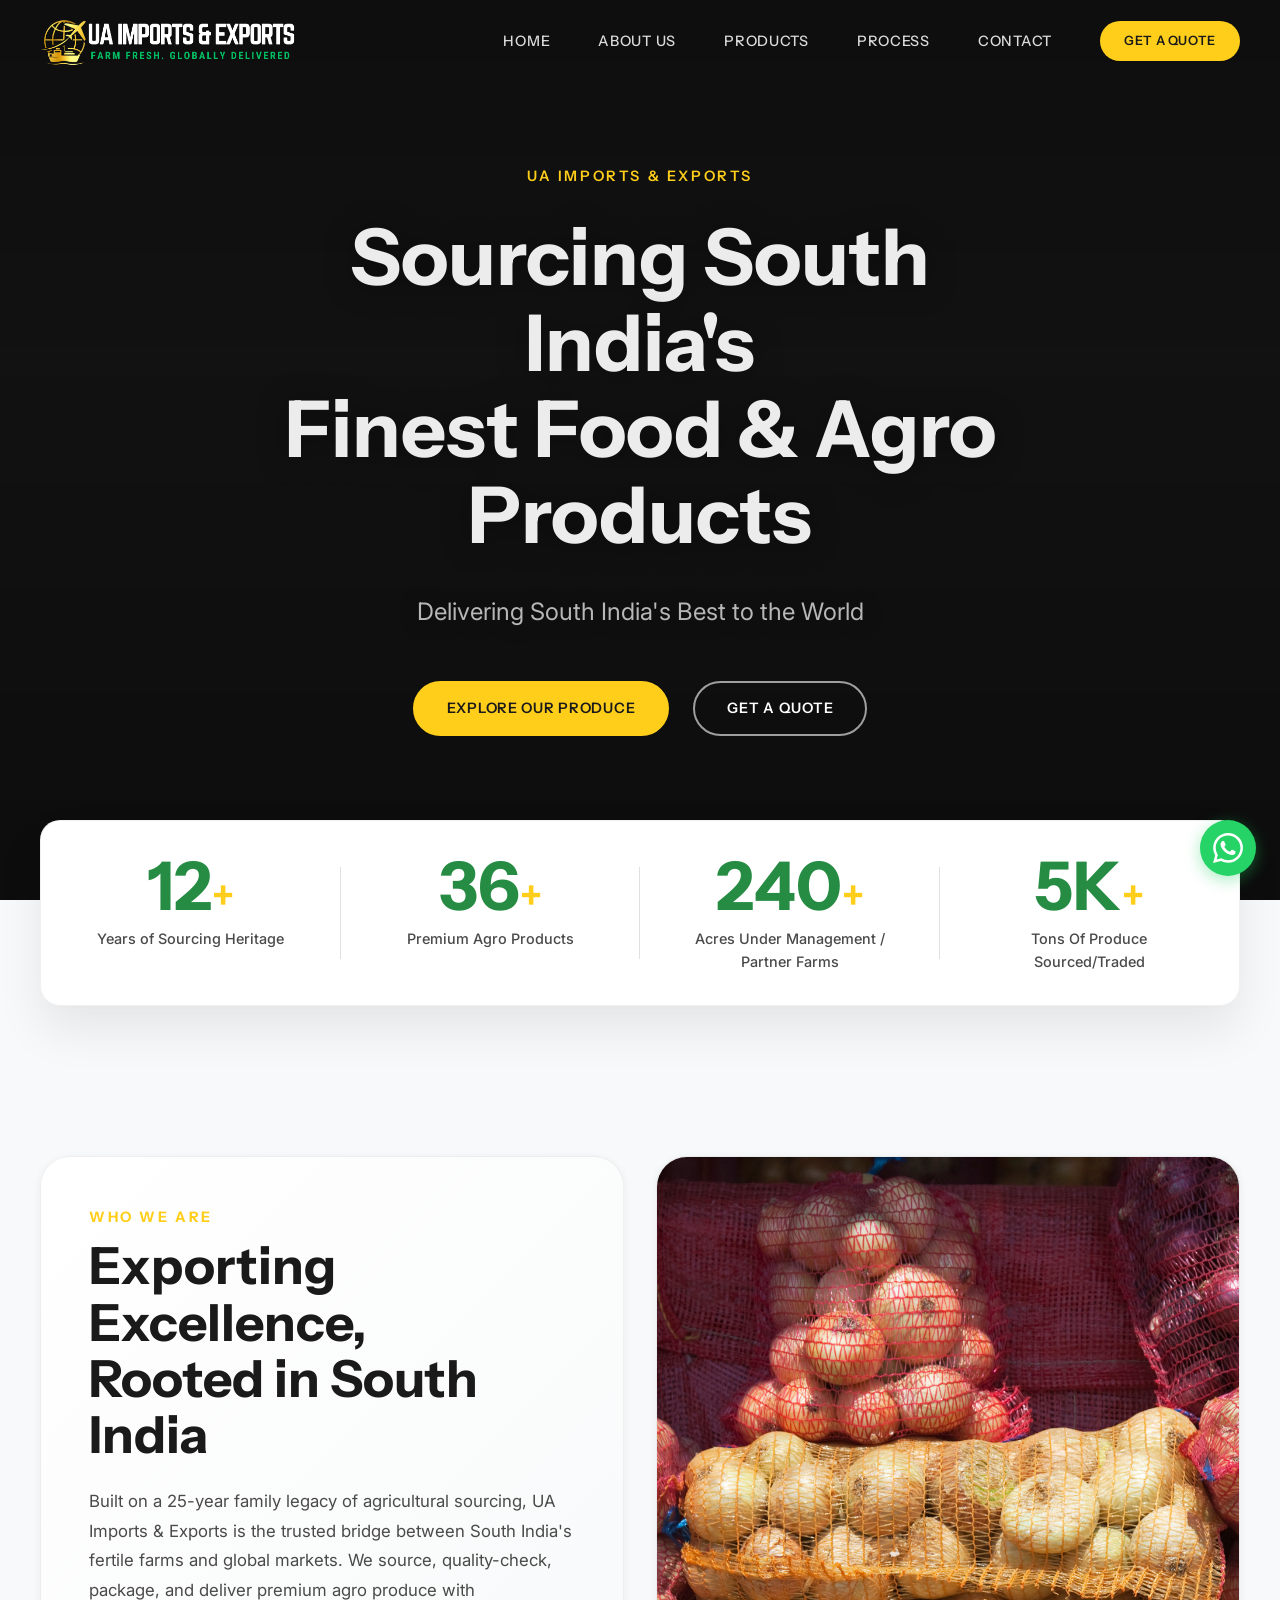
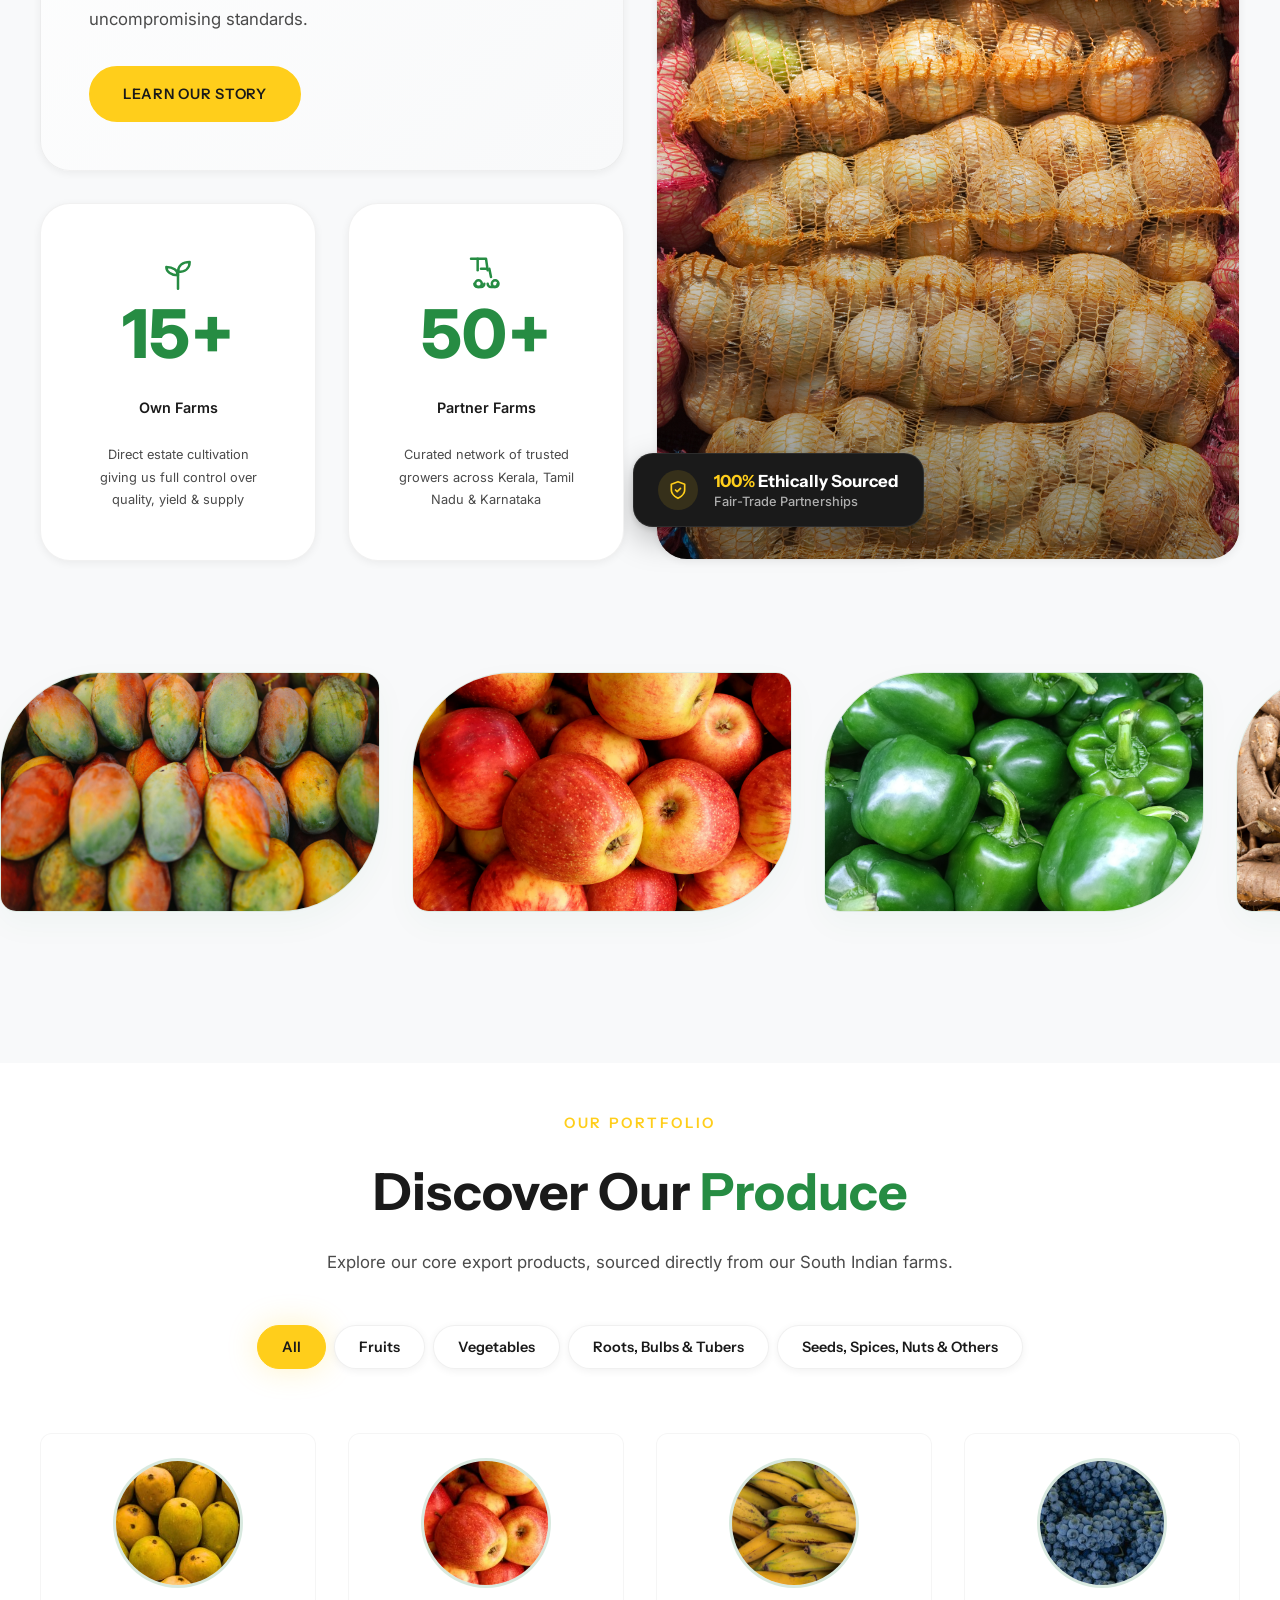
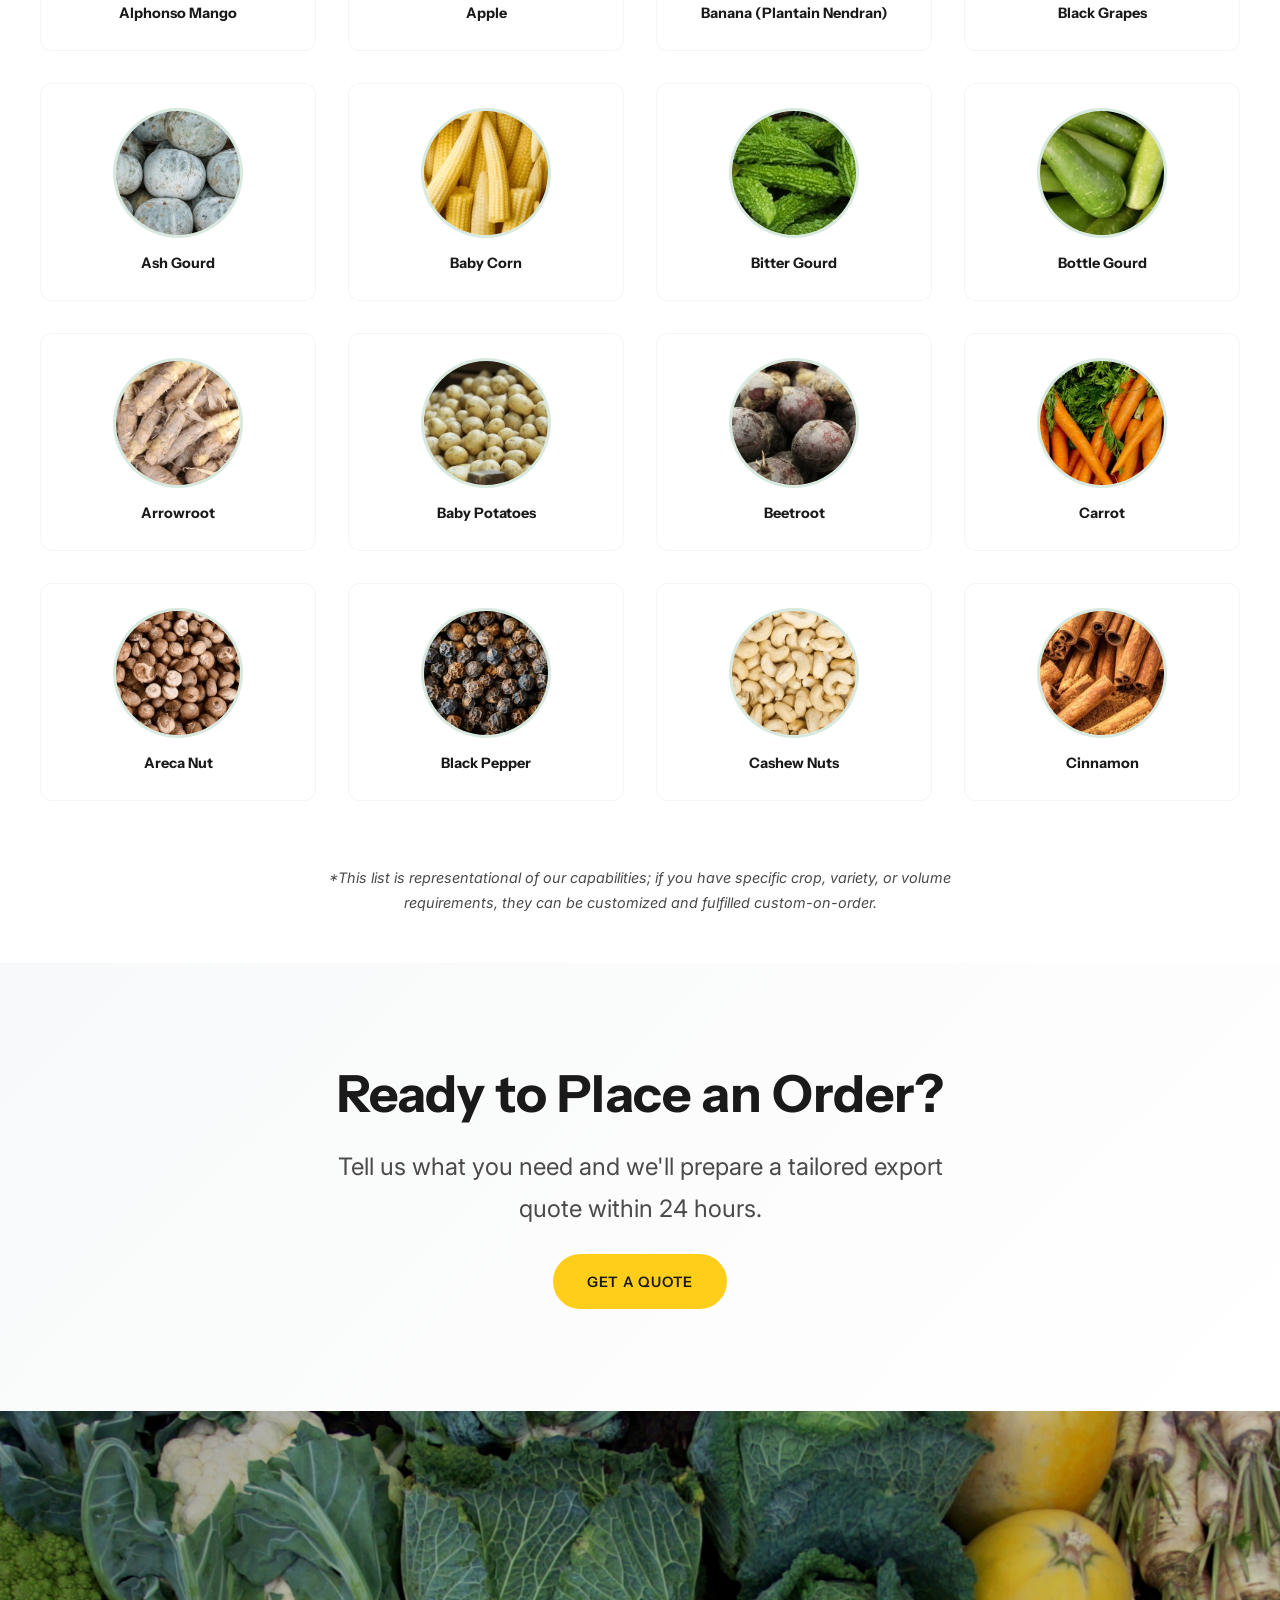
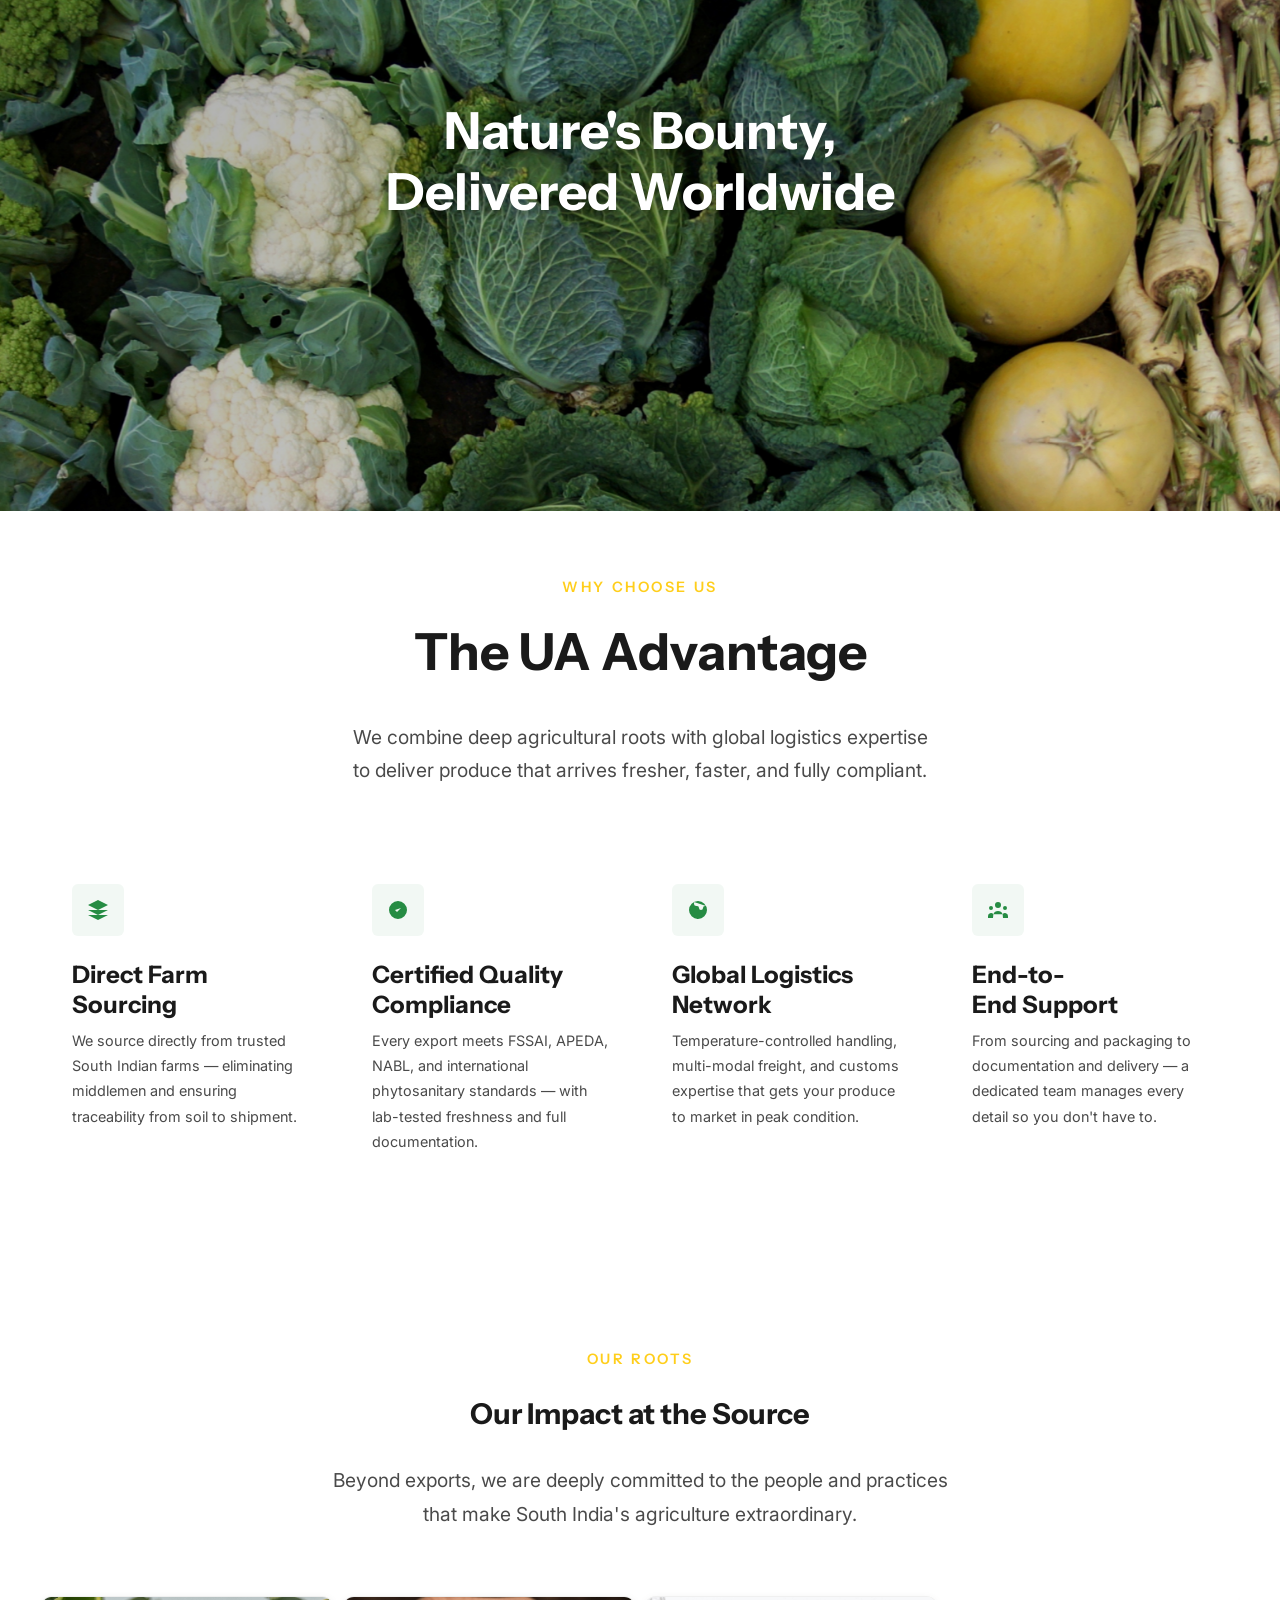
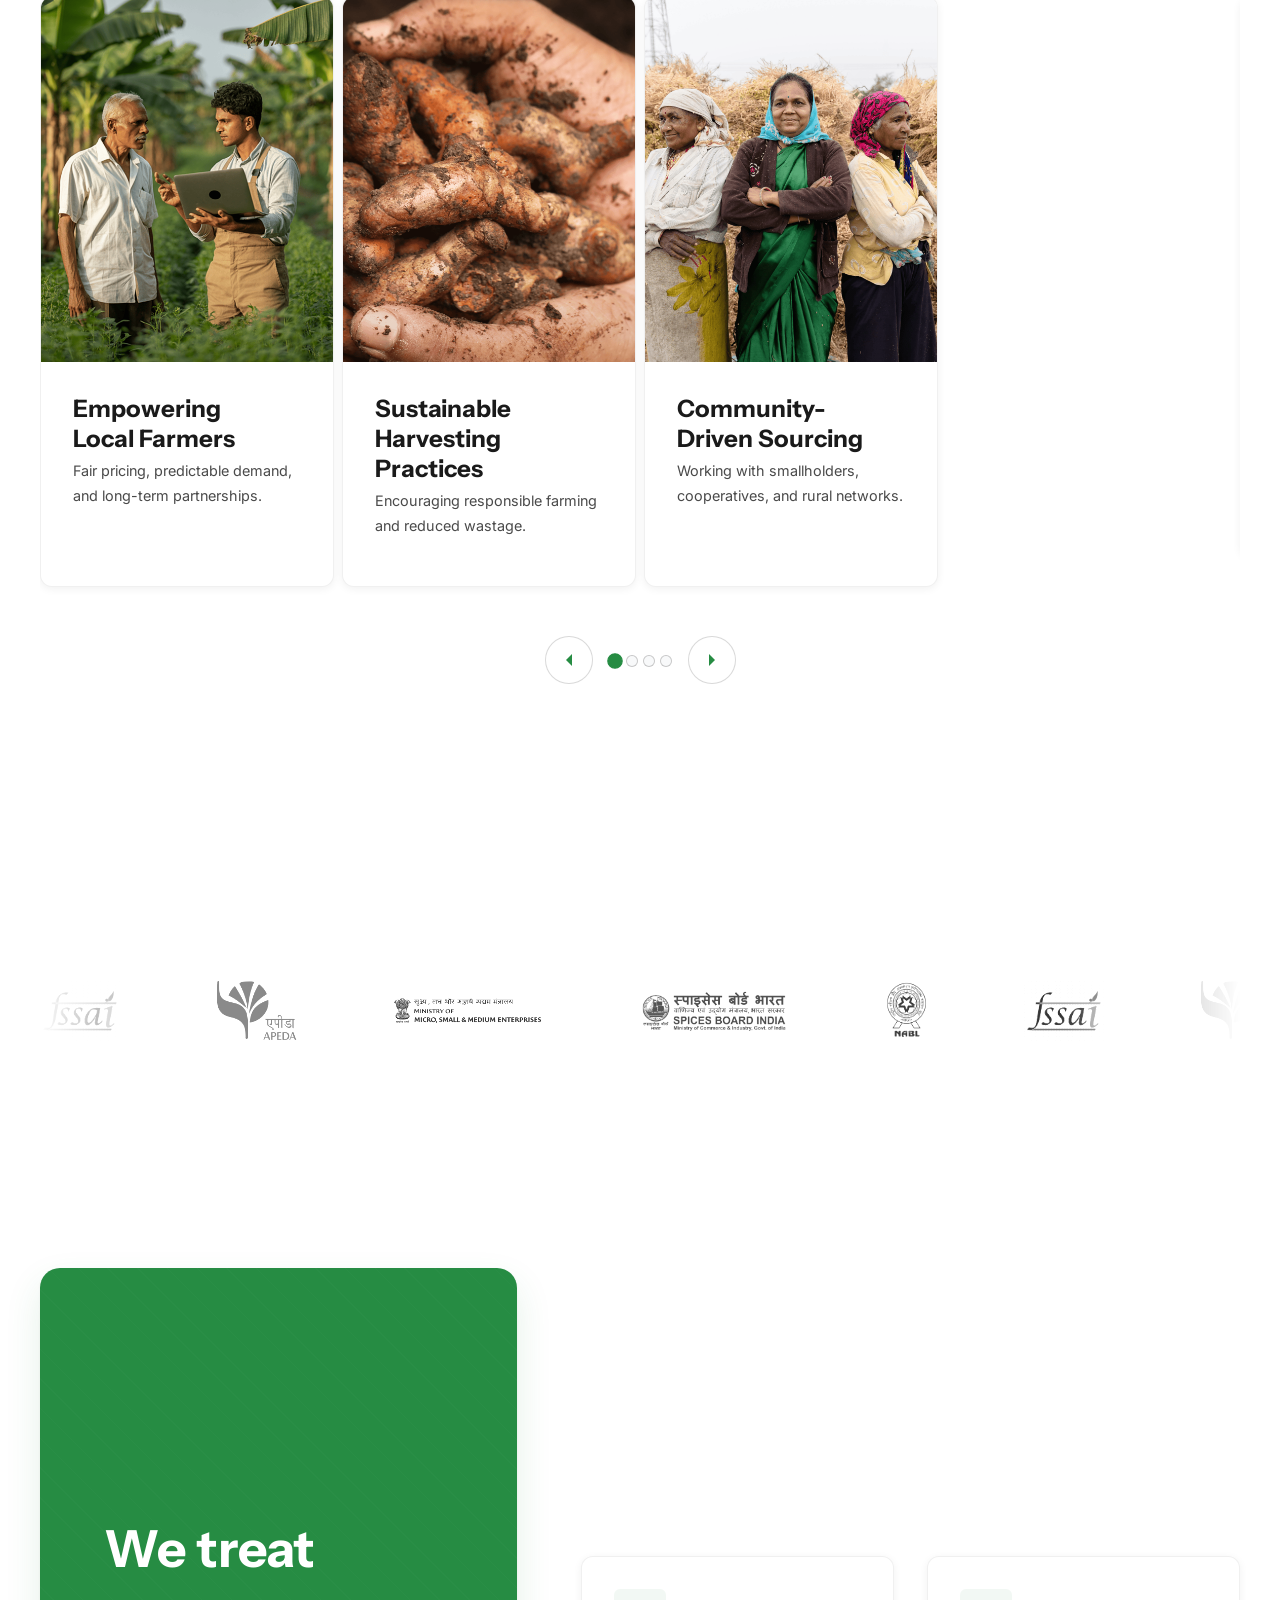
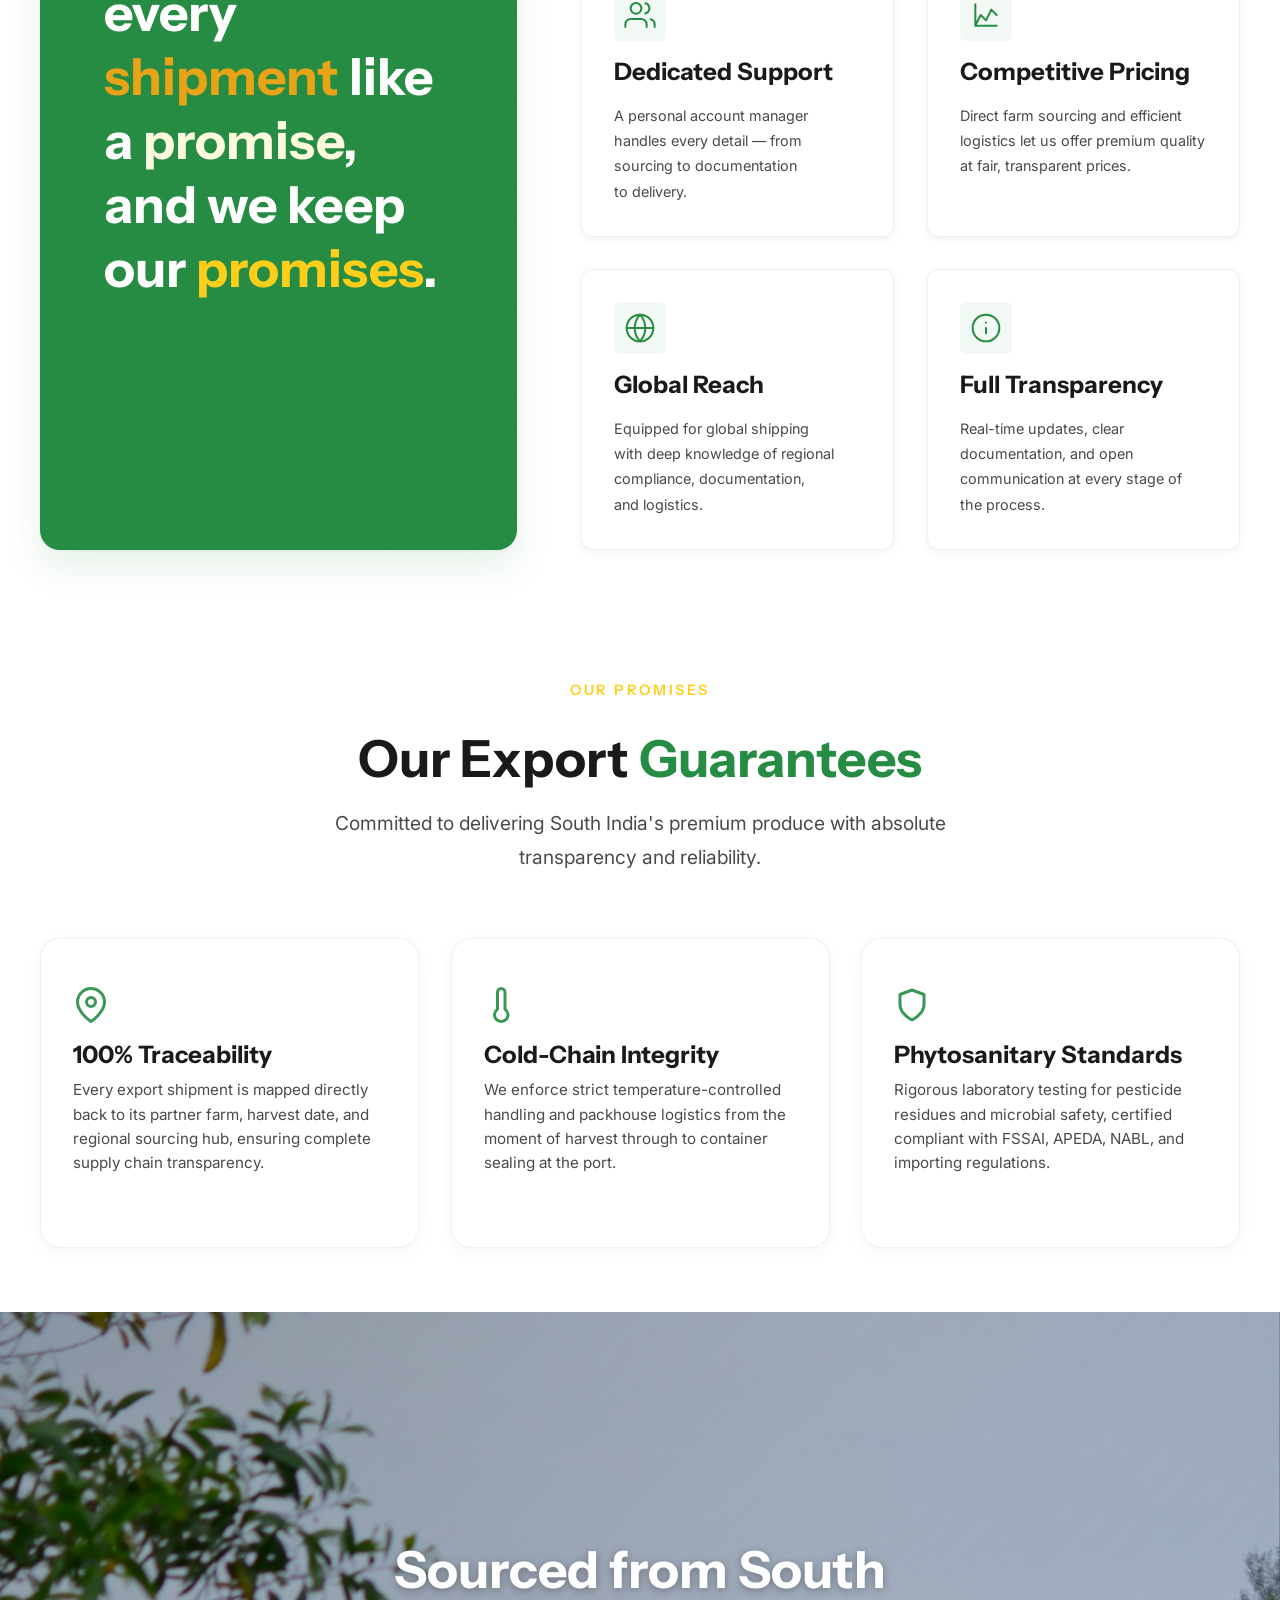
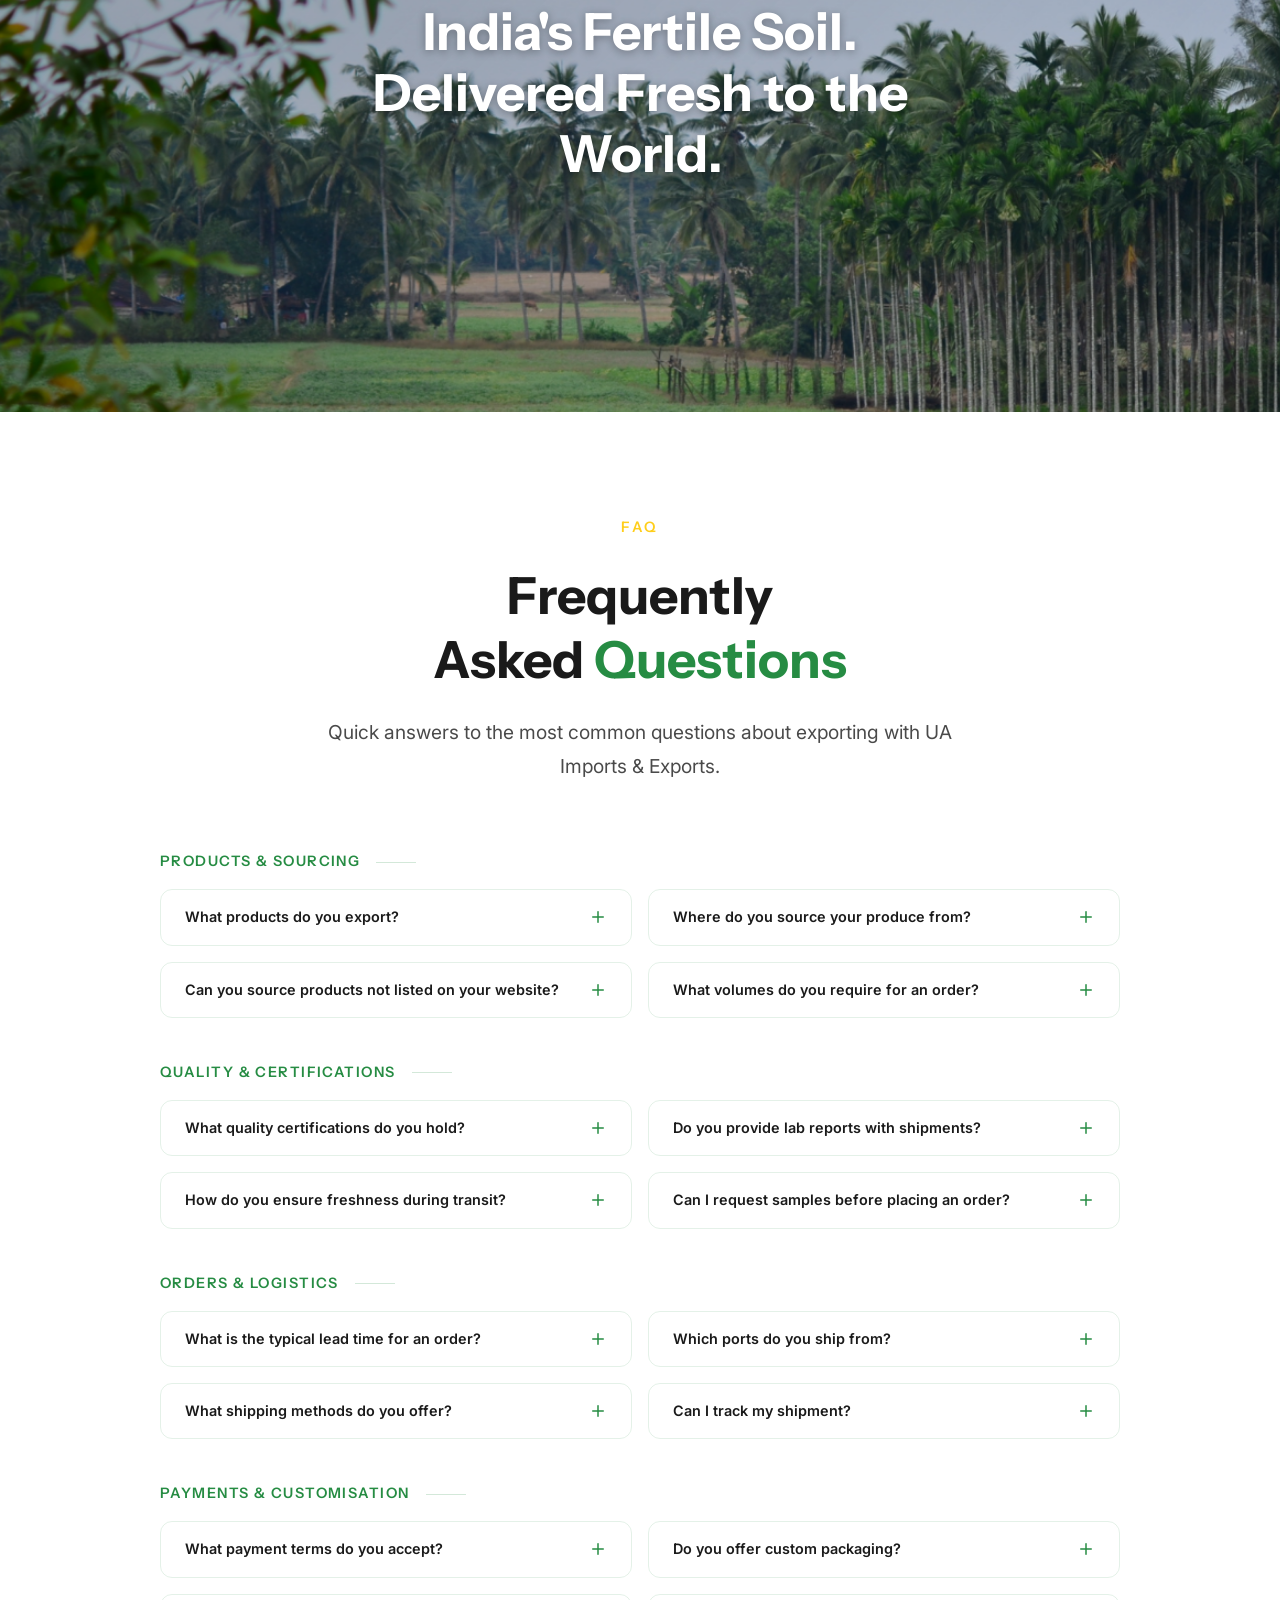
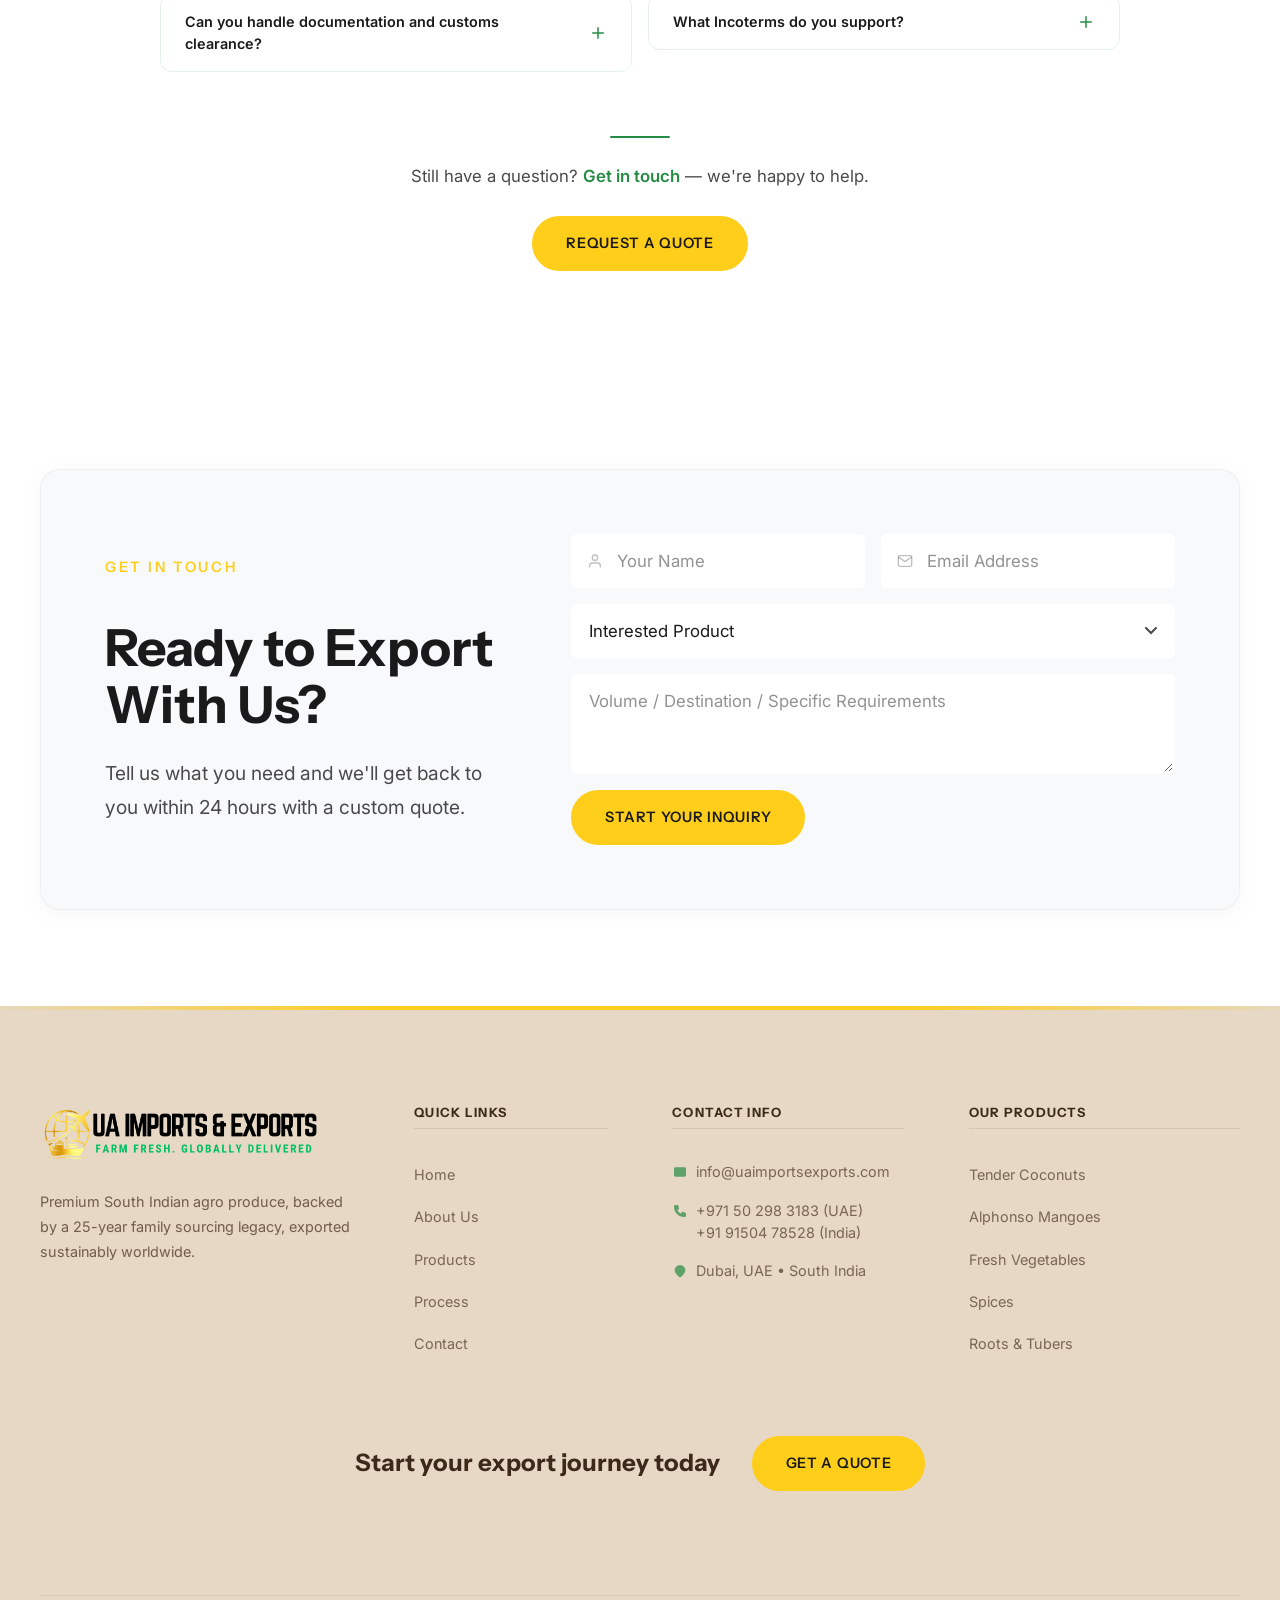
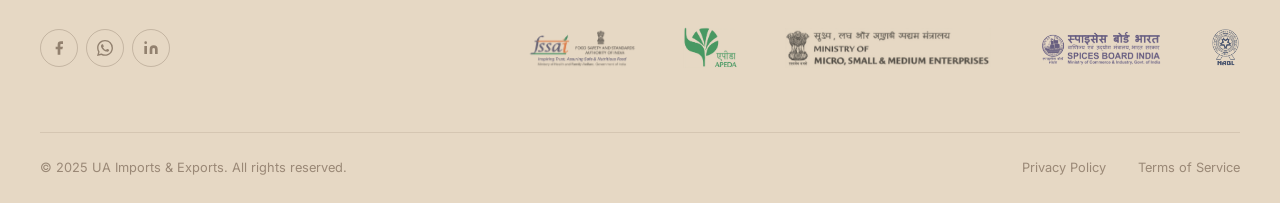
==== commit 73d0f84d: "Update copywriting in product showcase subtitle on index.html" ====
--- a/index.html
+++ b/index.html
@@ -308,7 +308,7 @@
       <div class="product-showcase__header" data-reveal="fade-up">
         <p class="eyebrow">Our Portfolio</p>
         <h2 class="section-heading">Discover Our <span class="highlight">Produce</span></h2>
-        <p class="product-showcase__subtitle">Explore our core export products, sourced directly from South Indian farms.</p>
+        <p class="product-showcase__subtitle">Explore our core export products, sourced directly from our South Indian farms.</p>
       </div>
 
       <!-- Filters -->
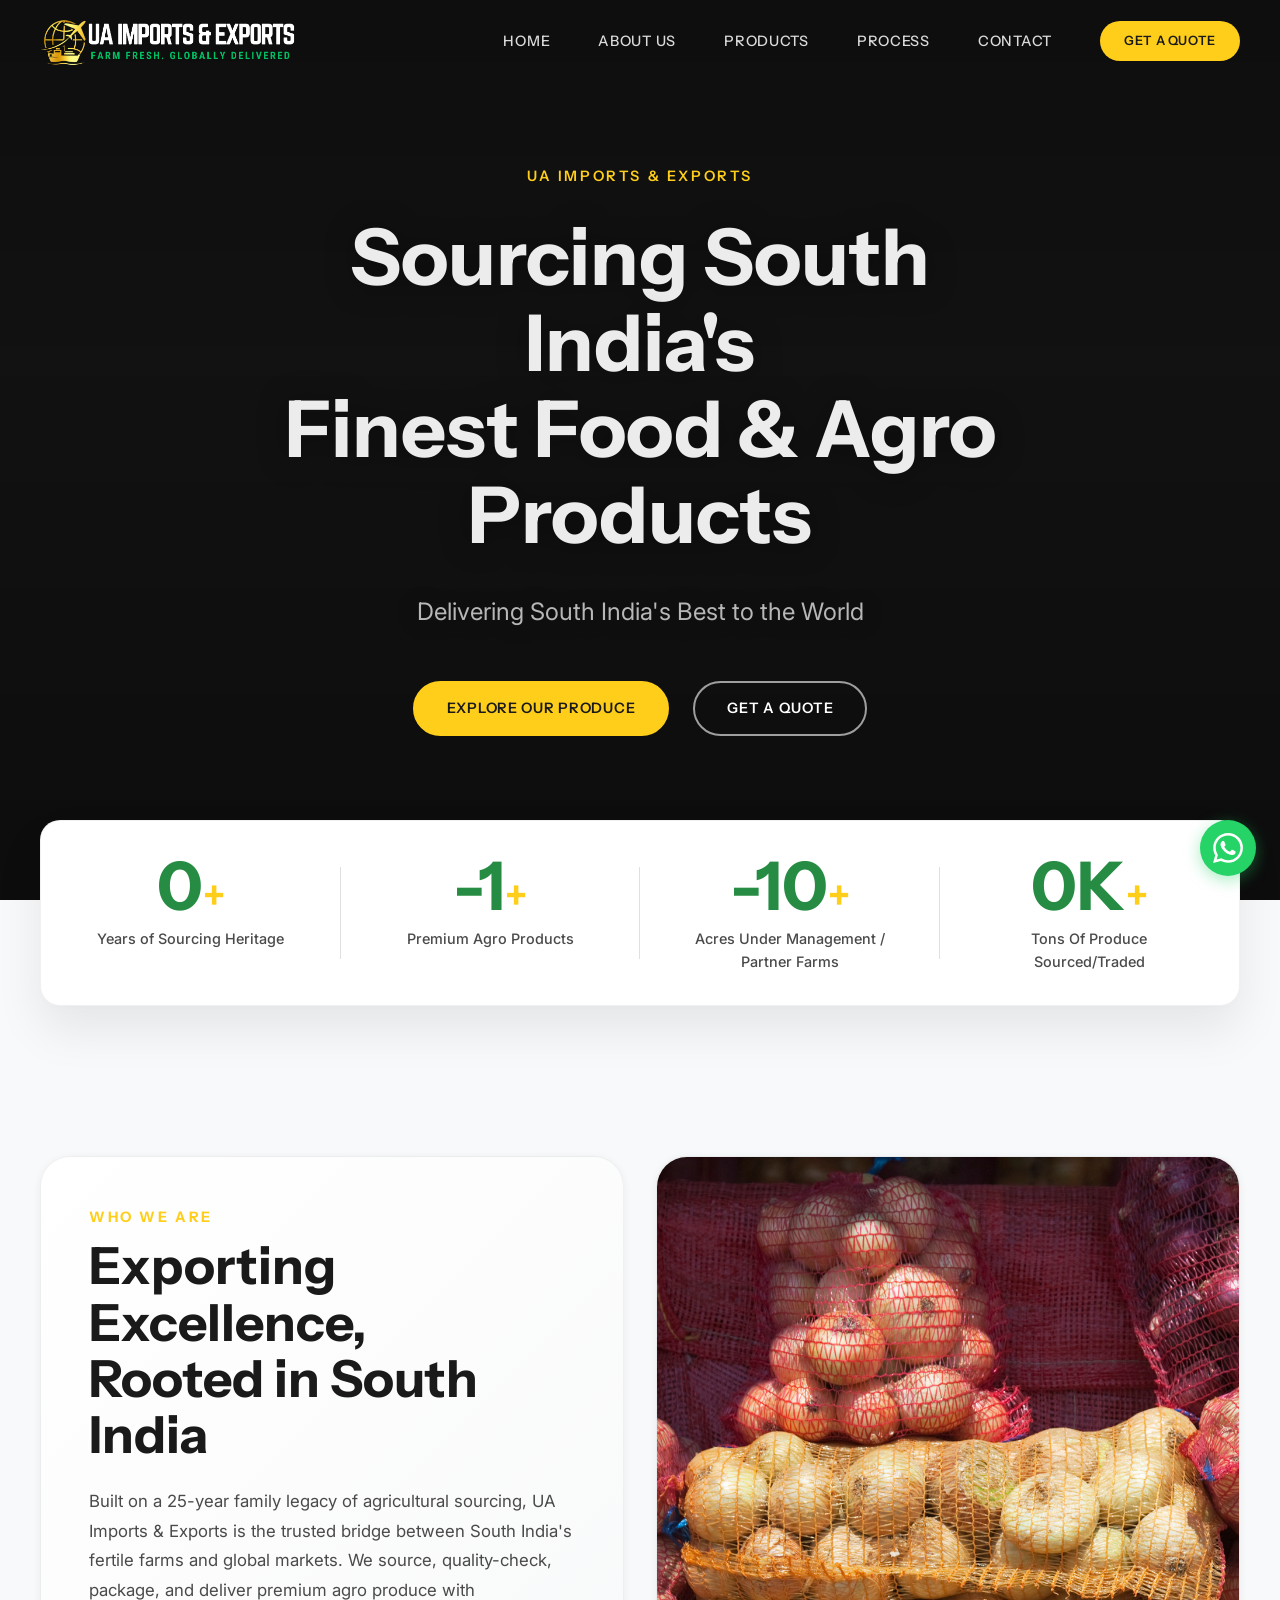
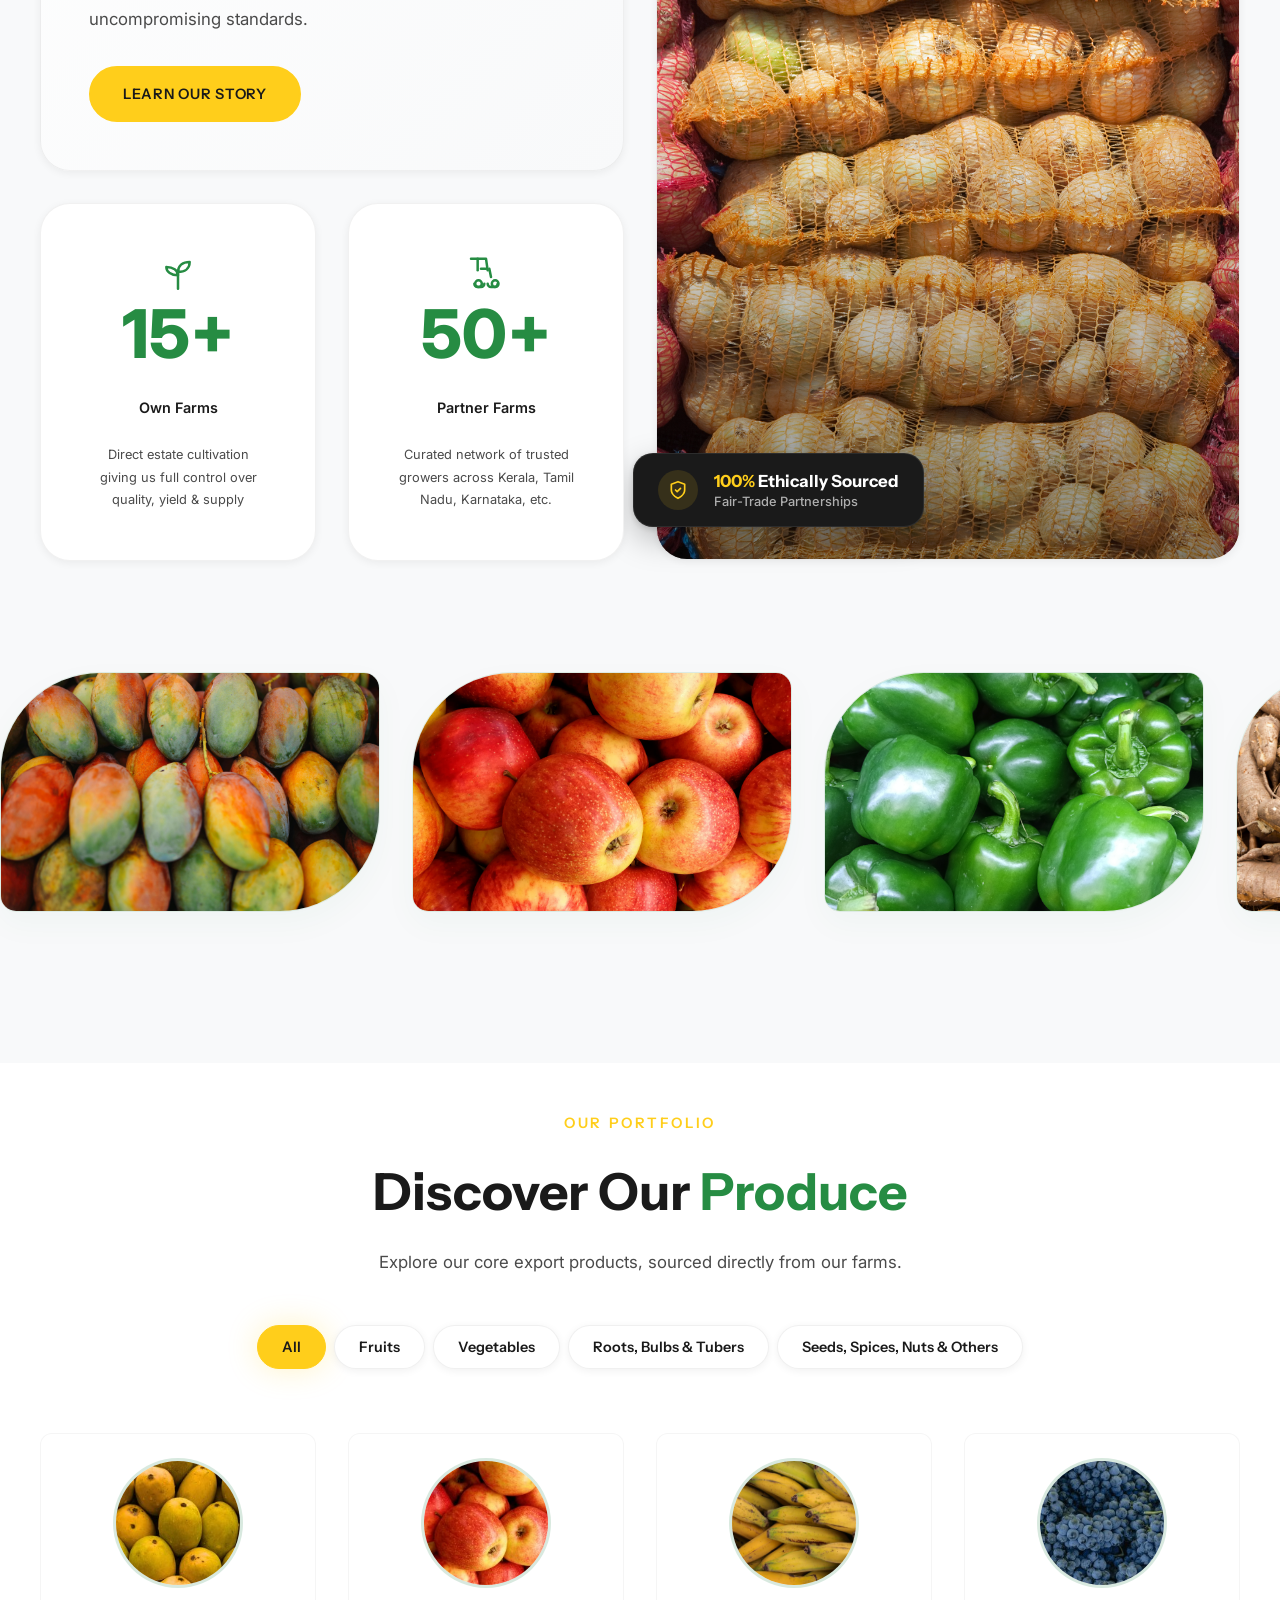
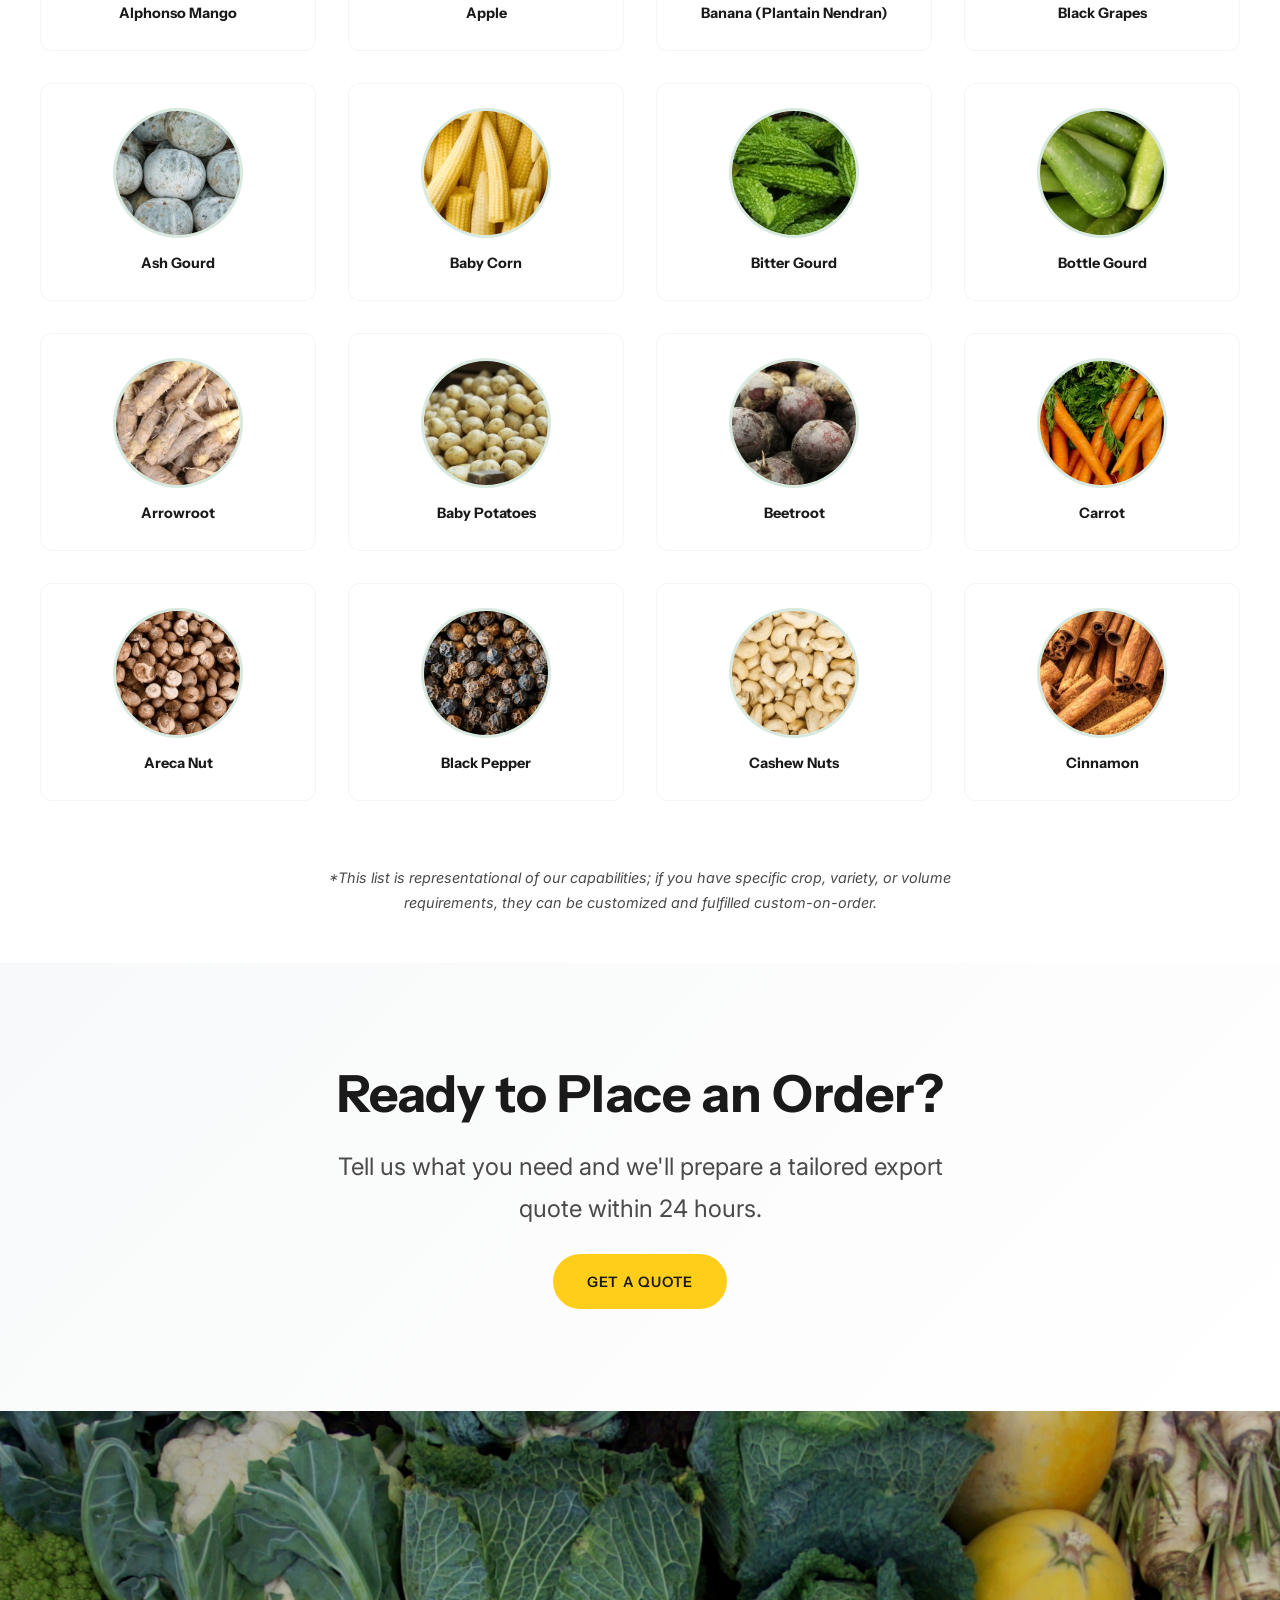
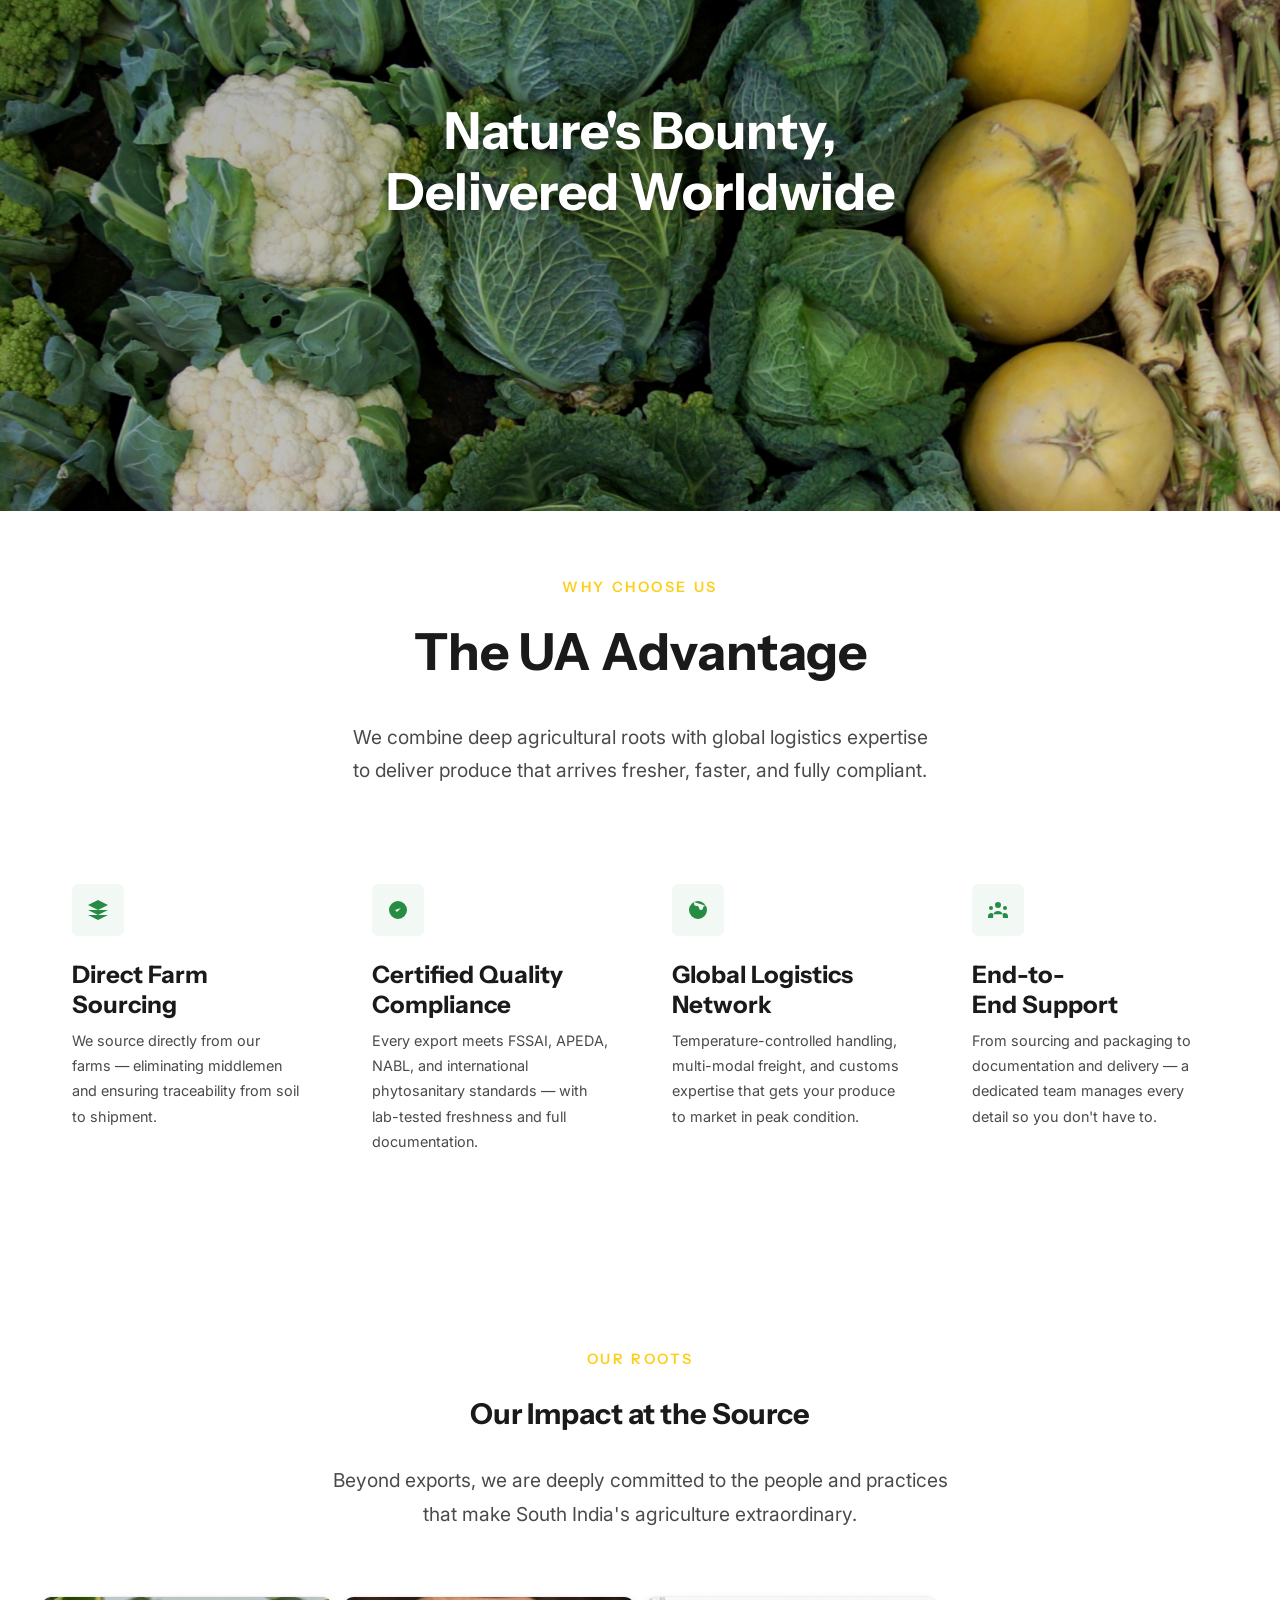
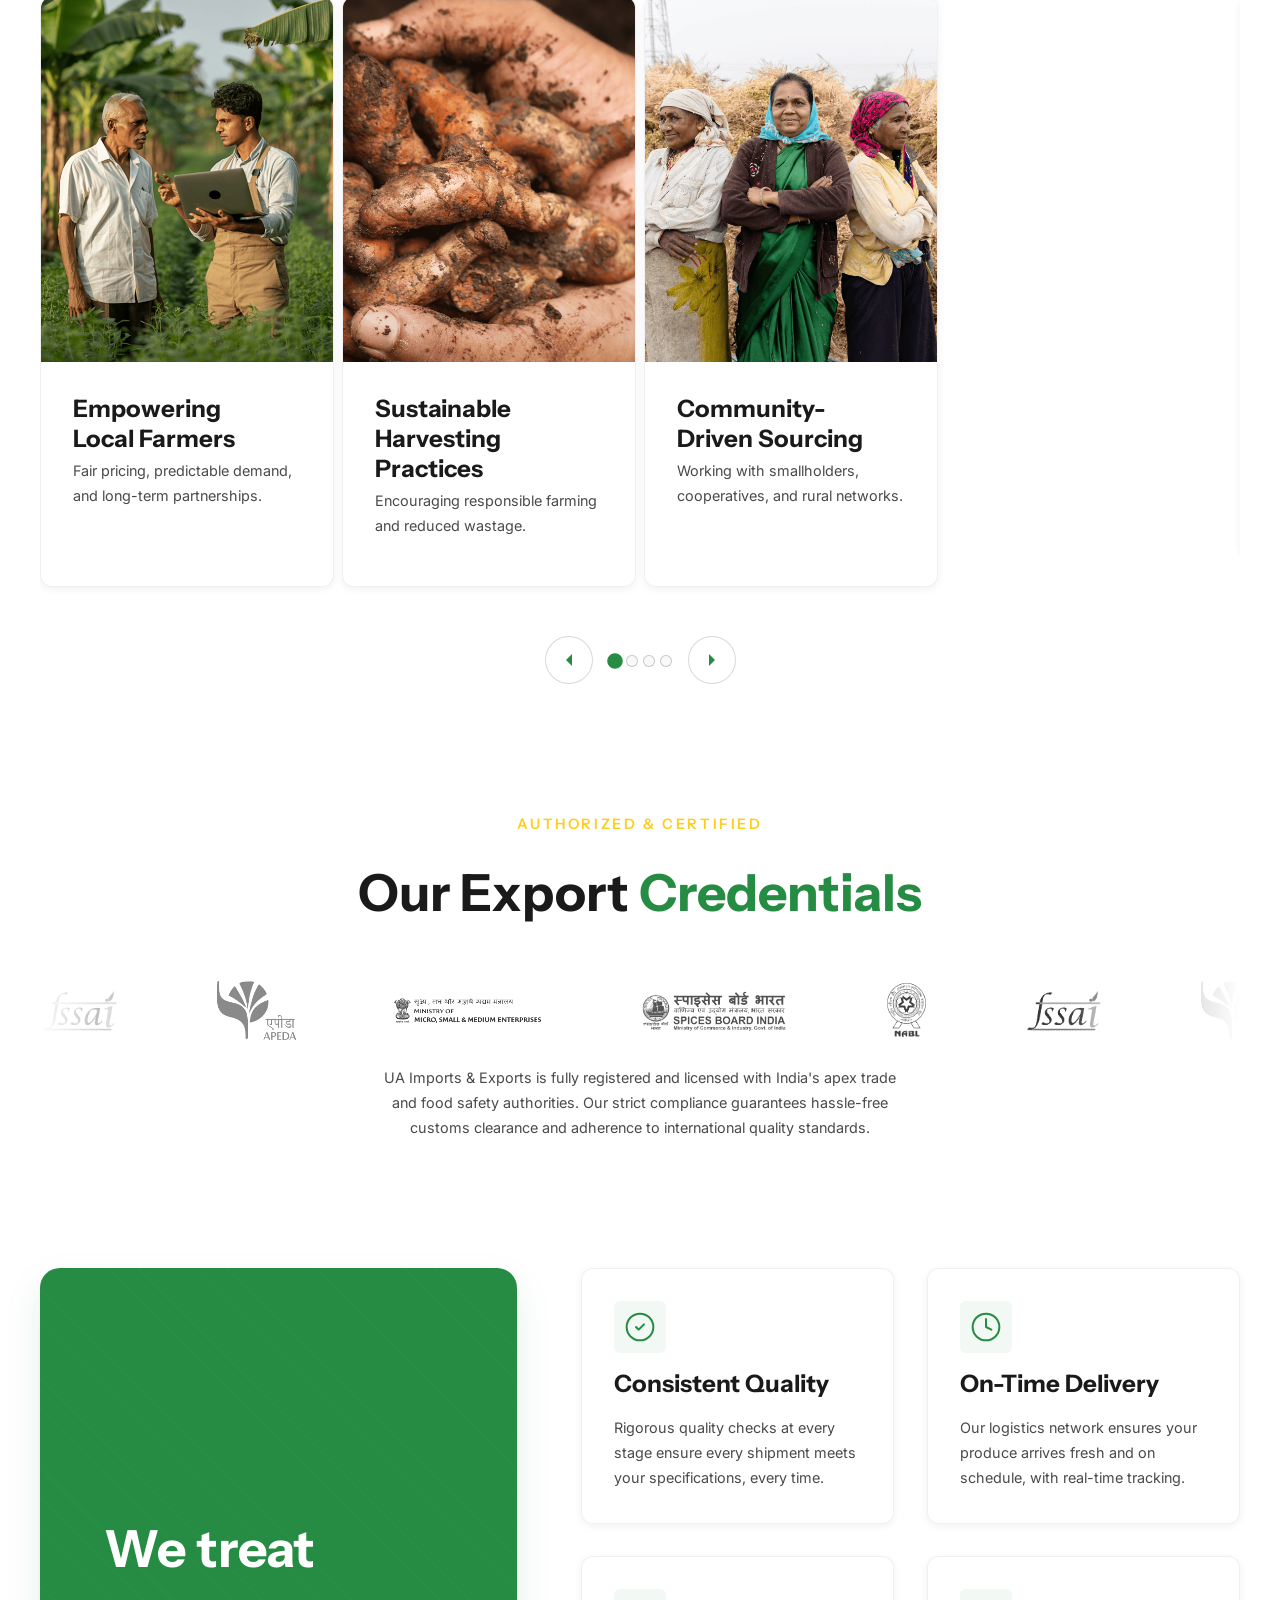
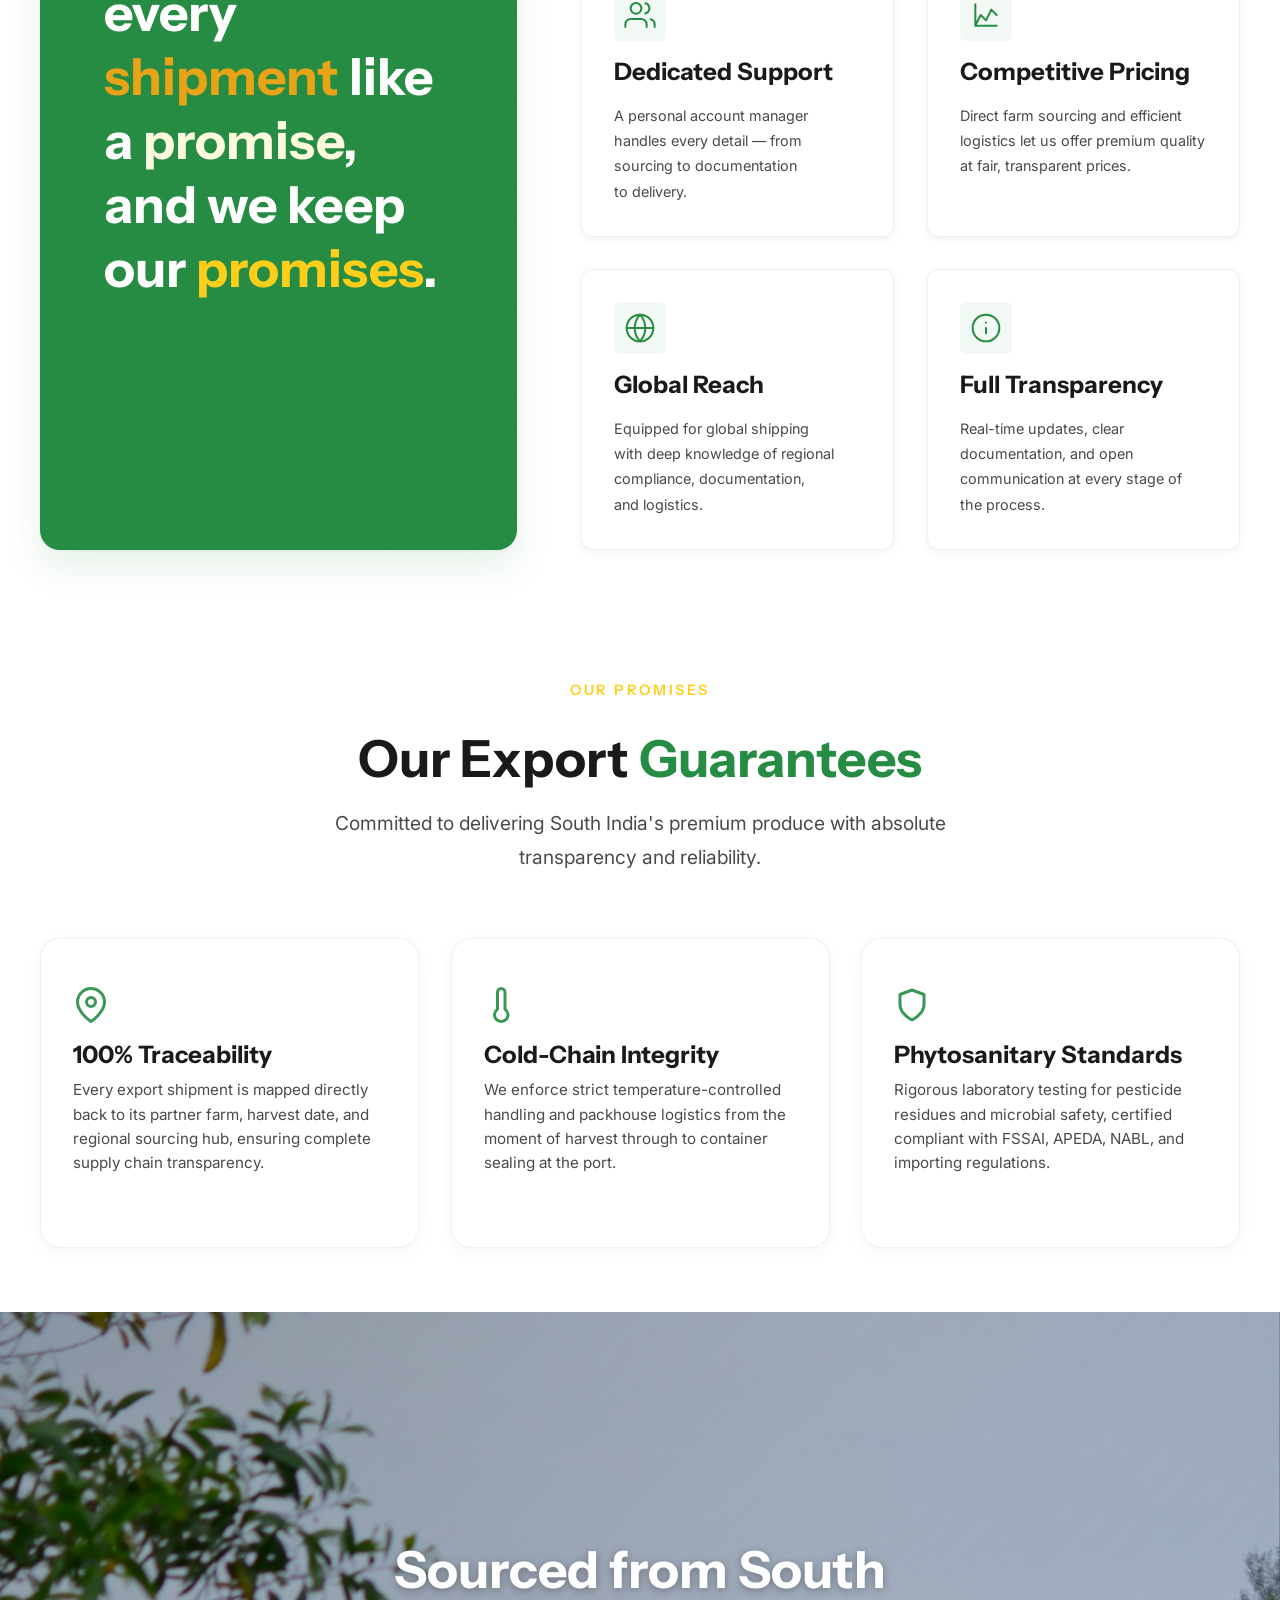
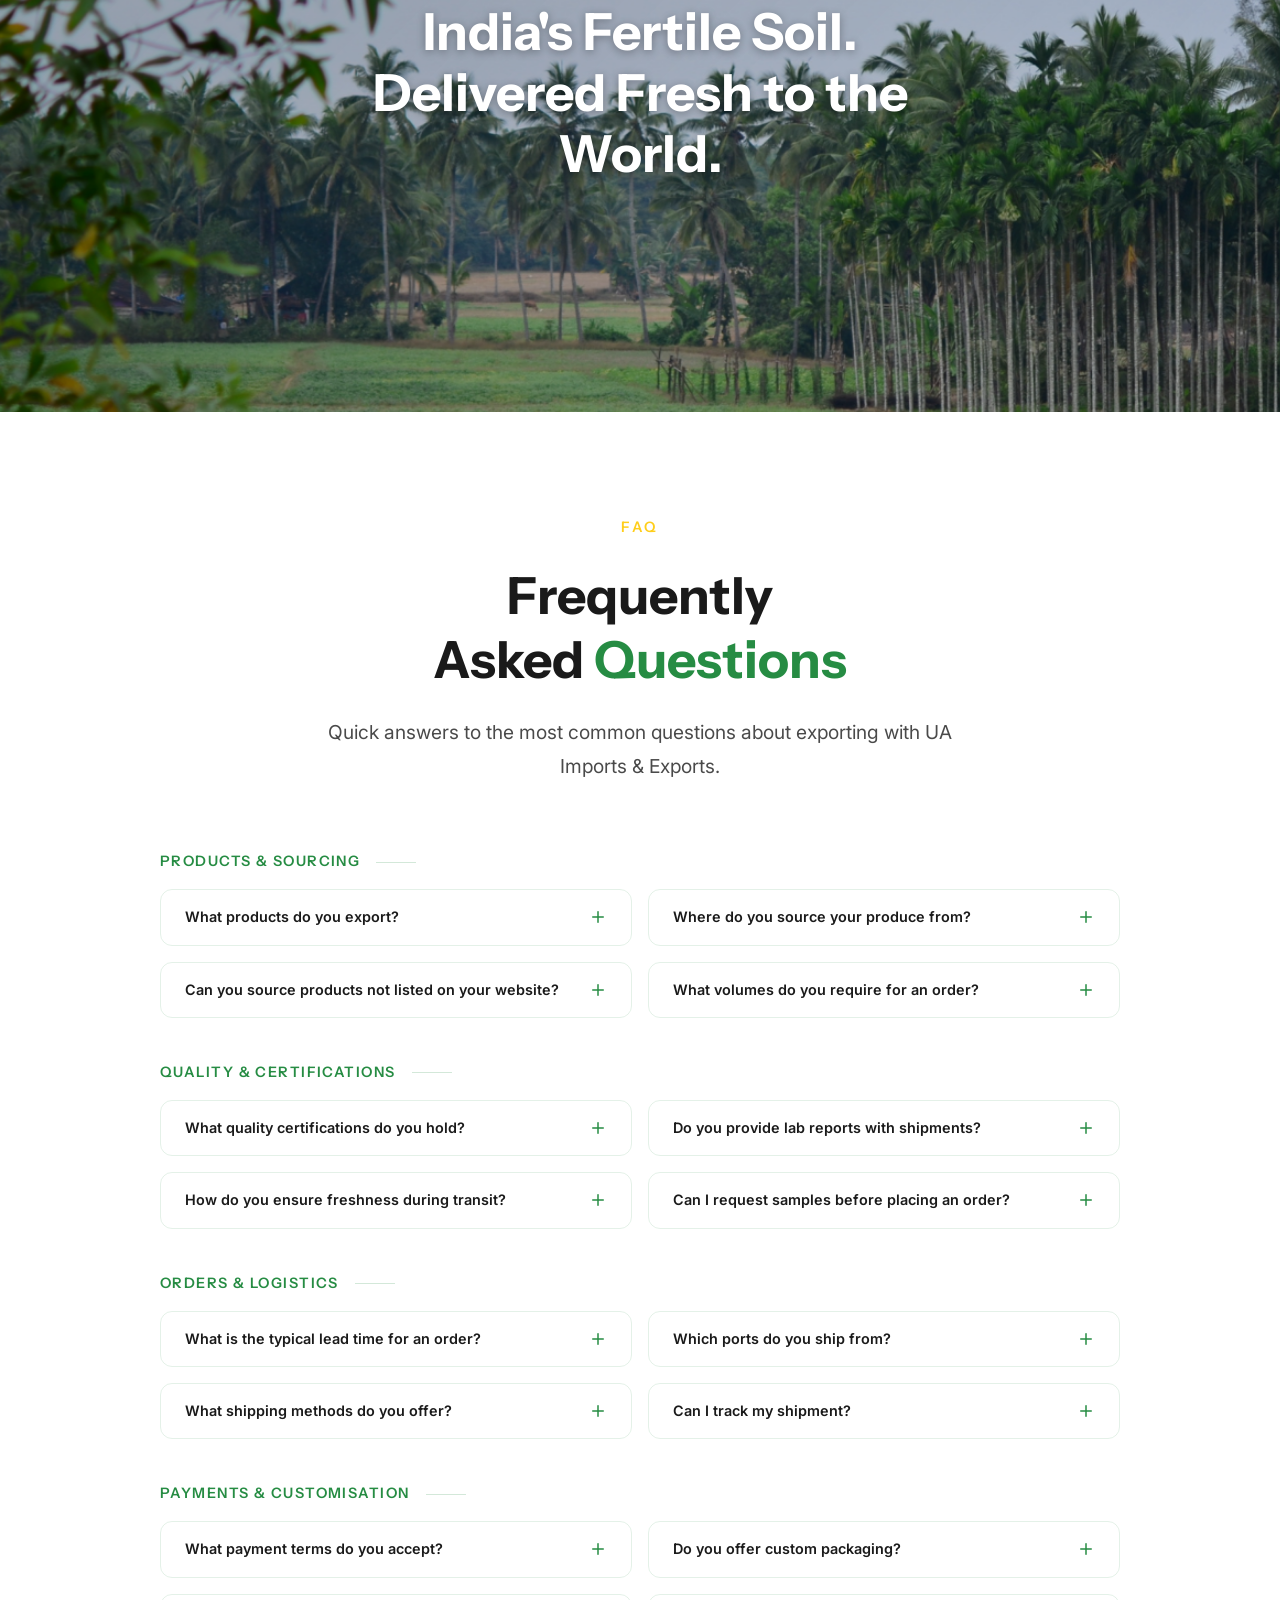
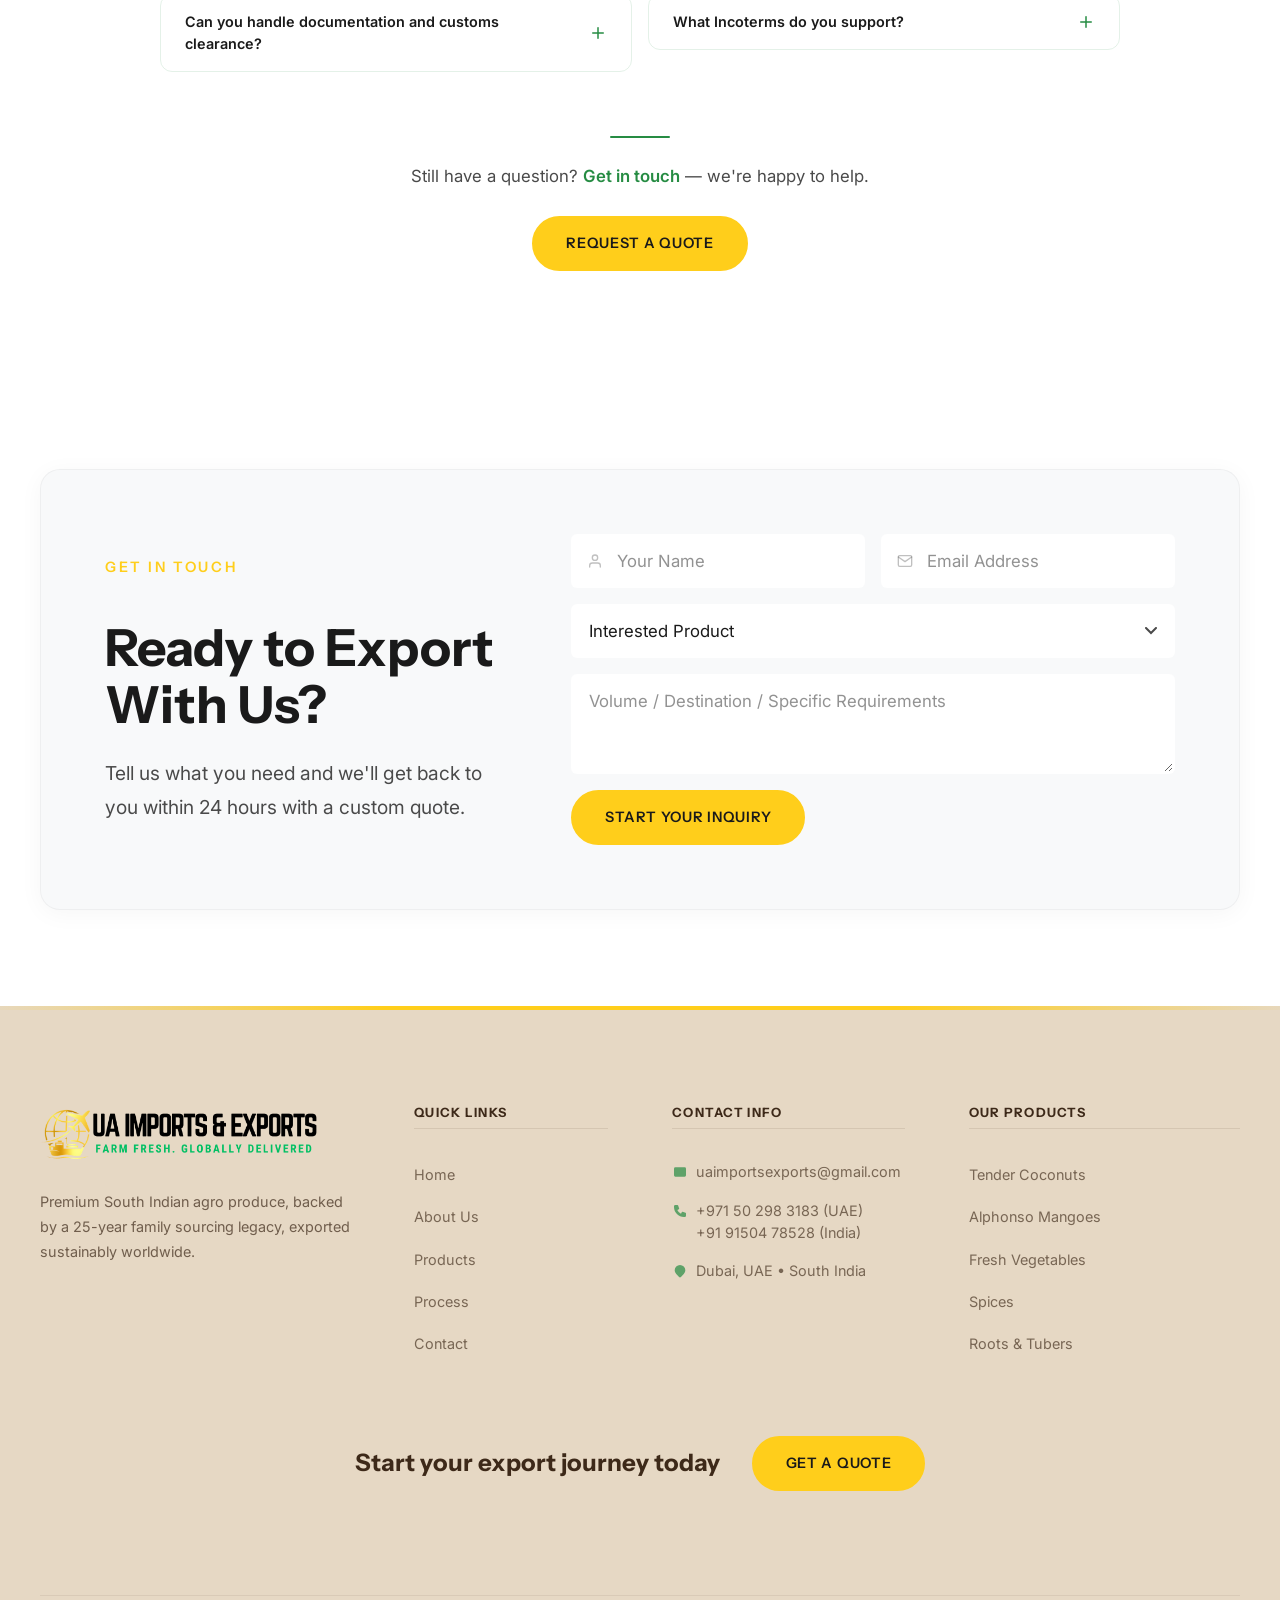
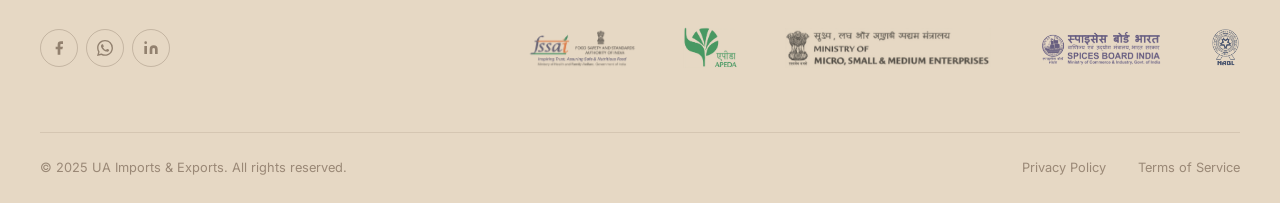
==== commit e3b275d9: "Update primary contact email to Gmail and adjust about page layout structure" ====
--- a/index.html
+++ b/index.html
@@ -264,7 +264,7 @@
           <svg class="bento-icon" viewBox="0 0 24 24" fill="none" stroke="currentColor" stroke-width="1.5" stroke-linecap="round" stroke-linejoin="round"><path d="M3 4h9l1 7"/><path d="M7 4v7"/><path d="M14 10l1 5"/><path d="M5 19v0a2 2 0 0 0 2 2h2a2 2 0 0 0 2-2v0"/><path d="M13 19v0a2 2 0 0 0 2 2h2a2 2 0 0 0 2-2v0"/><path d="M9 10h3"/><circle cx="7.5" cy="19" r="2"/><circle cx="17.5" cy="19" r="2"/></svg>
           <p class="info-number">50+</p>
           <p class="info-label">Partner Farms</p>
-          <p class="info-desc">Curated network of trusted growers across Kerala, Tamil Nadu &amp; Karnataka</p>
+          <p class="info-desc">Curated network of trusted growers across Kerala, Tamil Nadu, Karnataka, etc.</p>
         </div>
 
       </div>
@@ -308,7 +308,7 @@
       <div class="product-showcase__header" data-reveal="fade-up">
         <p class="eyebrow">Our Portfolio</p>
         <h2 class="section-heading">Discover Our <span class="highlight">Produce</span></h2>
-        <p class="product-showcase__subtitle">Explore our core export products, sourced directly from our South Indian farms.</p>
+        <p class="product-showcase__subtitle">Explore our core export products, sourced directly from our farms.</p>
       </div>
 
       <!-- Filters -->
@@ -367,7 +367,7 @@
             <svg viewBox="0 0 24 24" fill="currentColor"><path d="M12 2L2 7l10 5 10-5-10-5zM2 17l10 5 10-5M2 12l10 5 10-5"/></svg>
           </div>
           <h3 class="value-prop__card-title">Direct Farm Sourcing</h3>
-          <p class="value-prop__card-desc">We source directly from trusted South Indian farms &mdash; eliminating middlemen and ensuring traceability from soil to shipment.</p>
+          <p class="value-prop__card-desc">We source directly from our farms &mdash; eliminating middlemen and ensuring traceability from soil to shipment.</p>
         </div>
         <div class="value-prop__card" data-reveal="fade-up" data-reveal-delay="1">
           <div class="value-prop__icon">
@@ -991,7 +991,7 @@
           <ul class="footer__contact">
             <li class="footer__contact-item">
               <svg class="footer__contact-icon" viewBox="0 0 24 24" fill="currentColor"><path d="M3 8l7.89 5.26a2 2 0 002.22 0L21 8M5 19h14a2 2 0 002-2V7a2 2 0 00-2-2H5a2 2 0 00-2 2v10a2 2 0 002 2z"/></svg>
-              <span class="footer__contact-text"><a href="mailto:info@uaimportsexports.com">info@uaimportsexports.com</a></span>
+              <span class="footer__contact-text"><a href="mailto:uaimportsexports@gmail.com">uaimportsexports@gmail.com</a></span>
             </li>
             <li class="footer__contact-item">
               <svg class="footer__contact-icon" viewBox="0 0 24 24" fill="currentColor"><path d="M3 5a2 2 0 012-2h3.28a1 1 0 01.948.684l1.498 4.493a1 1 0 01-.502 1.21l-2.257 1.13a11.042 11.042 0 005.516 5.516l1.13-2.257a1 1 0 011.21-.502l4.493 1.498a1 1 0 01.684.949V19a2 2 0 01-2 2h-1C9.716 21 3 14.284 3 6V5z"/></svg>
--- a/css/styles.css
+++ b/css/styles.css
@@ -1536,6 +1536,10 @@
   position: relative;
 }
 
+.about__header {
+  margin-bottom: var(--space-xl);
+}
+
 .about__heading {
   font-size: var(--fs-3xl);
   font-weight: var(--fw-extrabold);
@@ -1893,12 +1897,20 @@
 
 @media (max-width: 768px) {
   .about__content {
-    grid-template-columns: 1fr;
+    display: flex;
+    flex-direction: column;
     gap: var(--space-2xl);
   }
 
+  .about__header {
+    order: 1;
+    text-align: center;
+  }
+
   .about__image-block {
-    order: -1;
+    order: 2;
+    max-width: 340px;
+    margin: 0 auto var(--space-xl);
   }
 
   .about__image-wrapper {
@@ -1909,6 +1921,10 @@
   .about__image {
     max-width: 340px;
     margin: 0 auto;
+  }
+
+  .about__description {
+    order: 3;
   }
 
   .about__cue--mango {
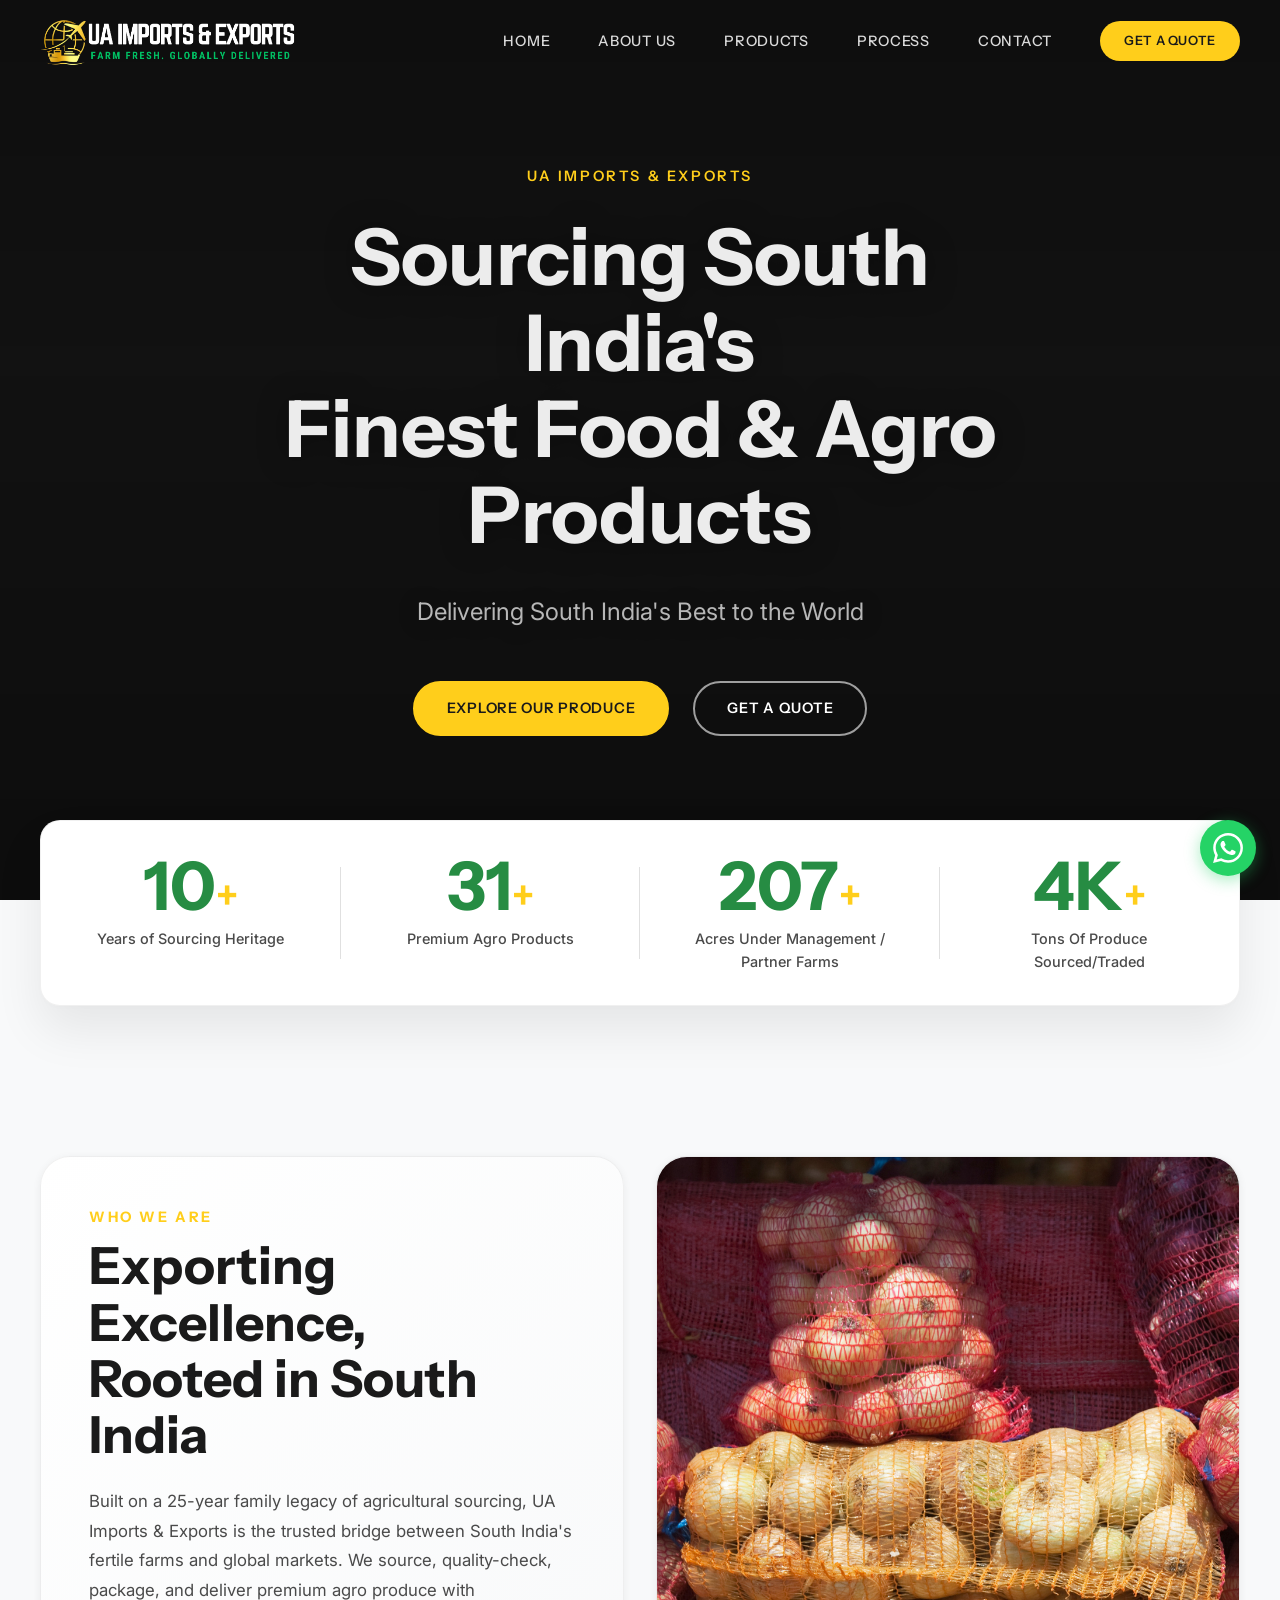
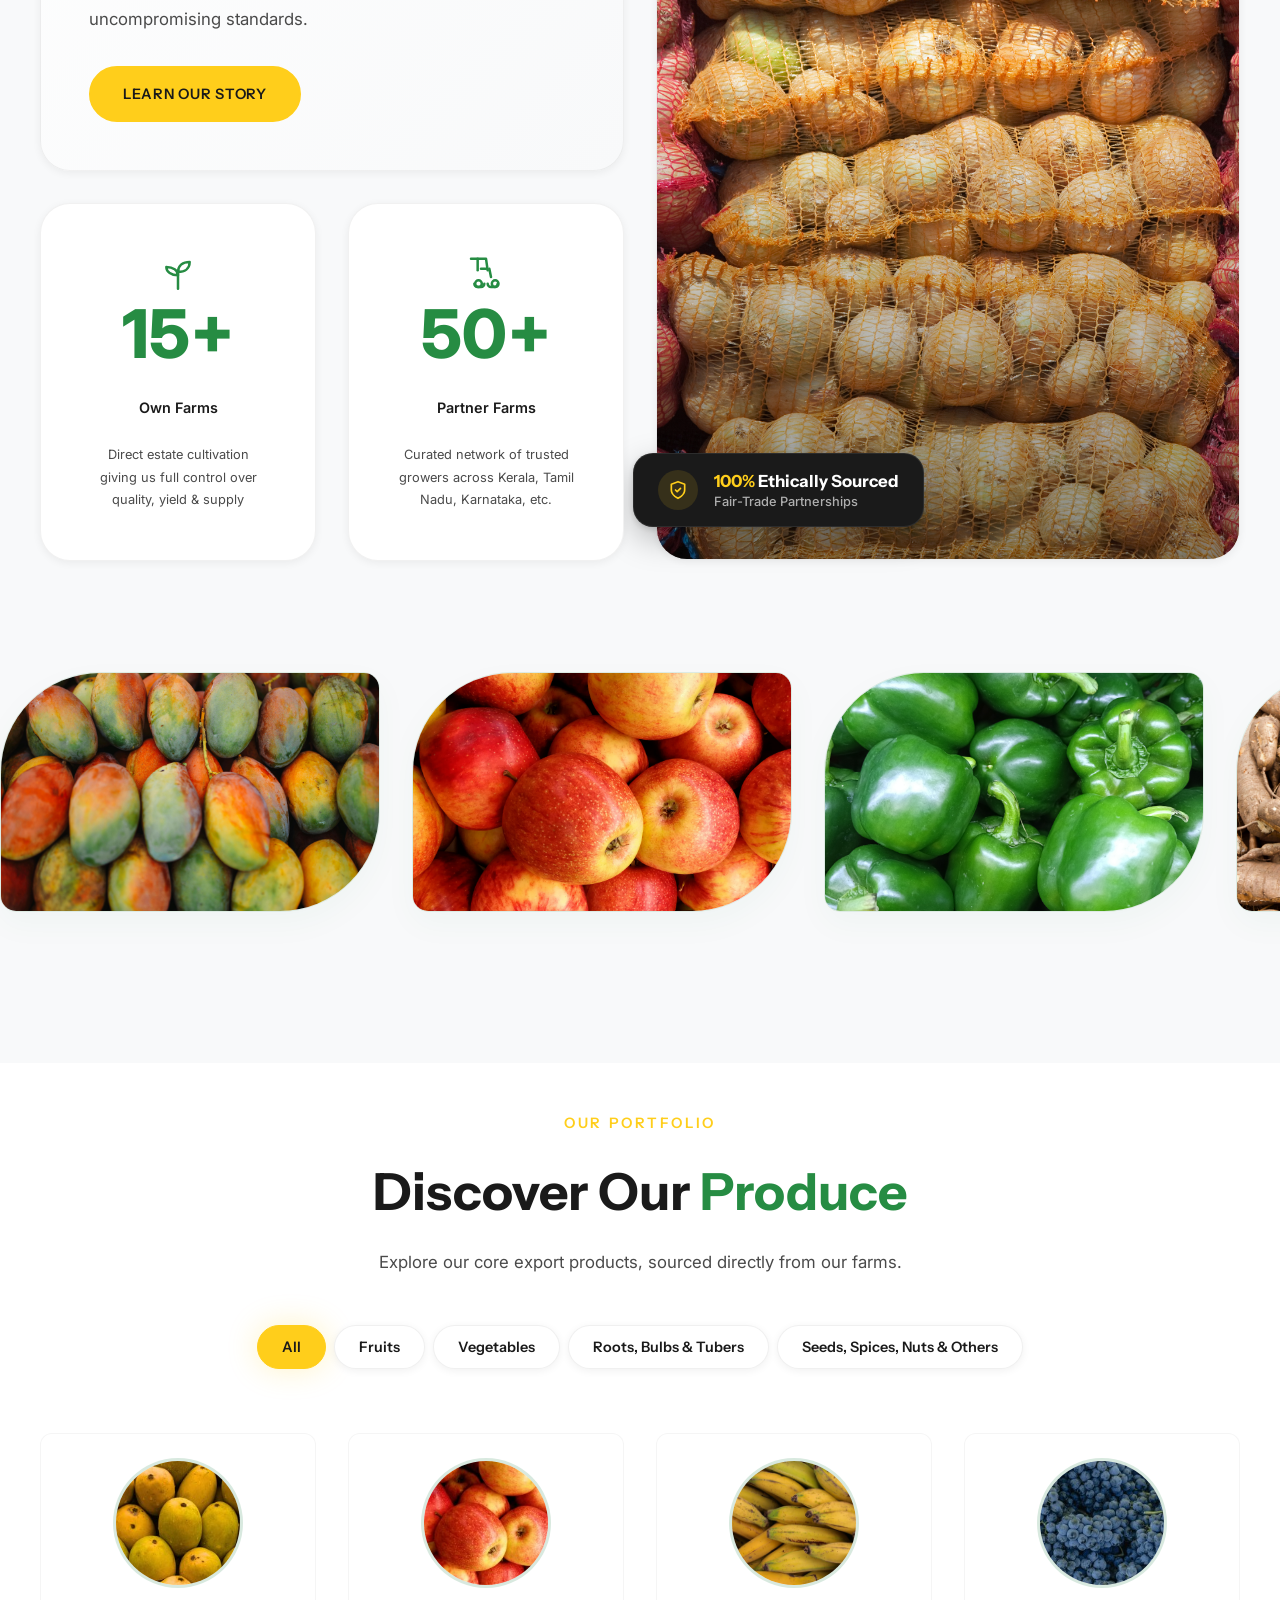
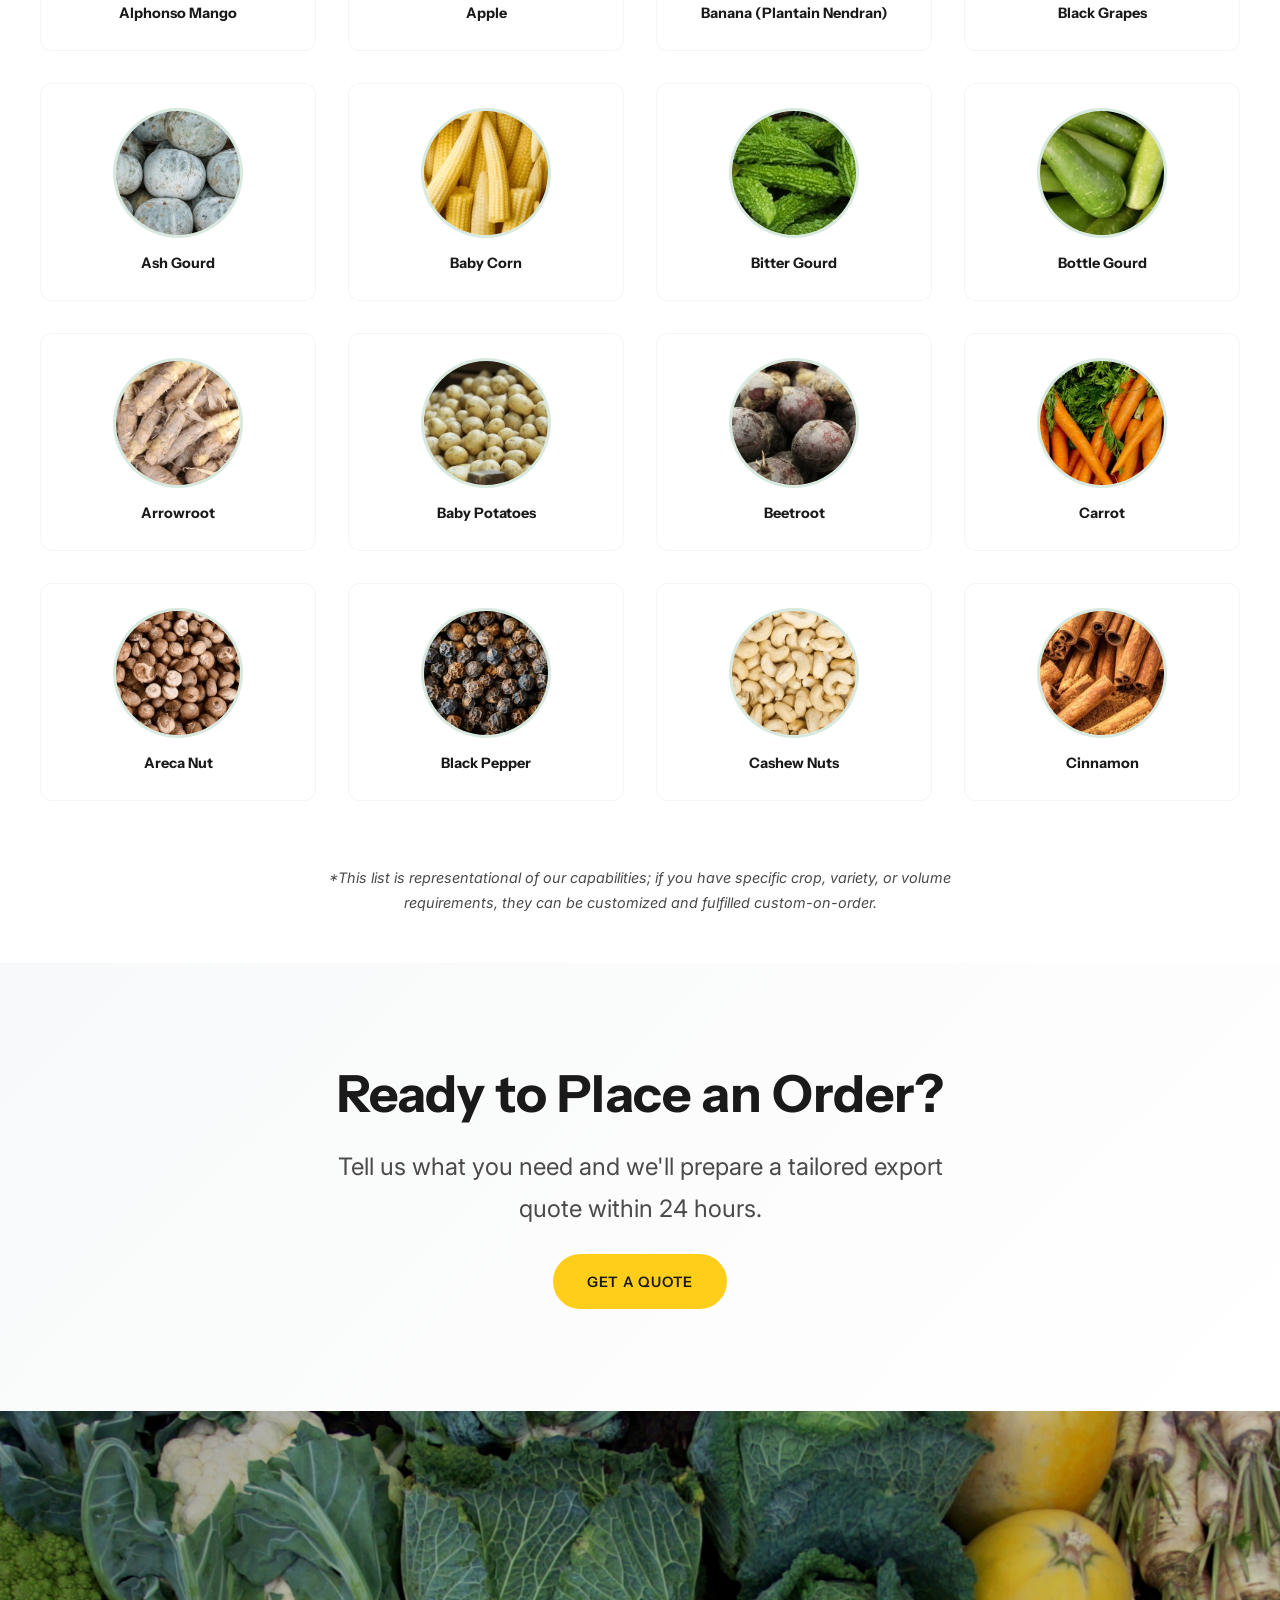
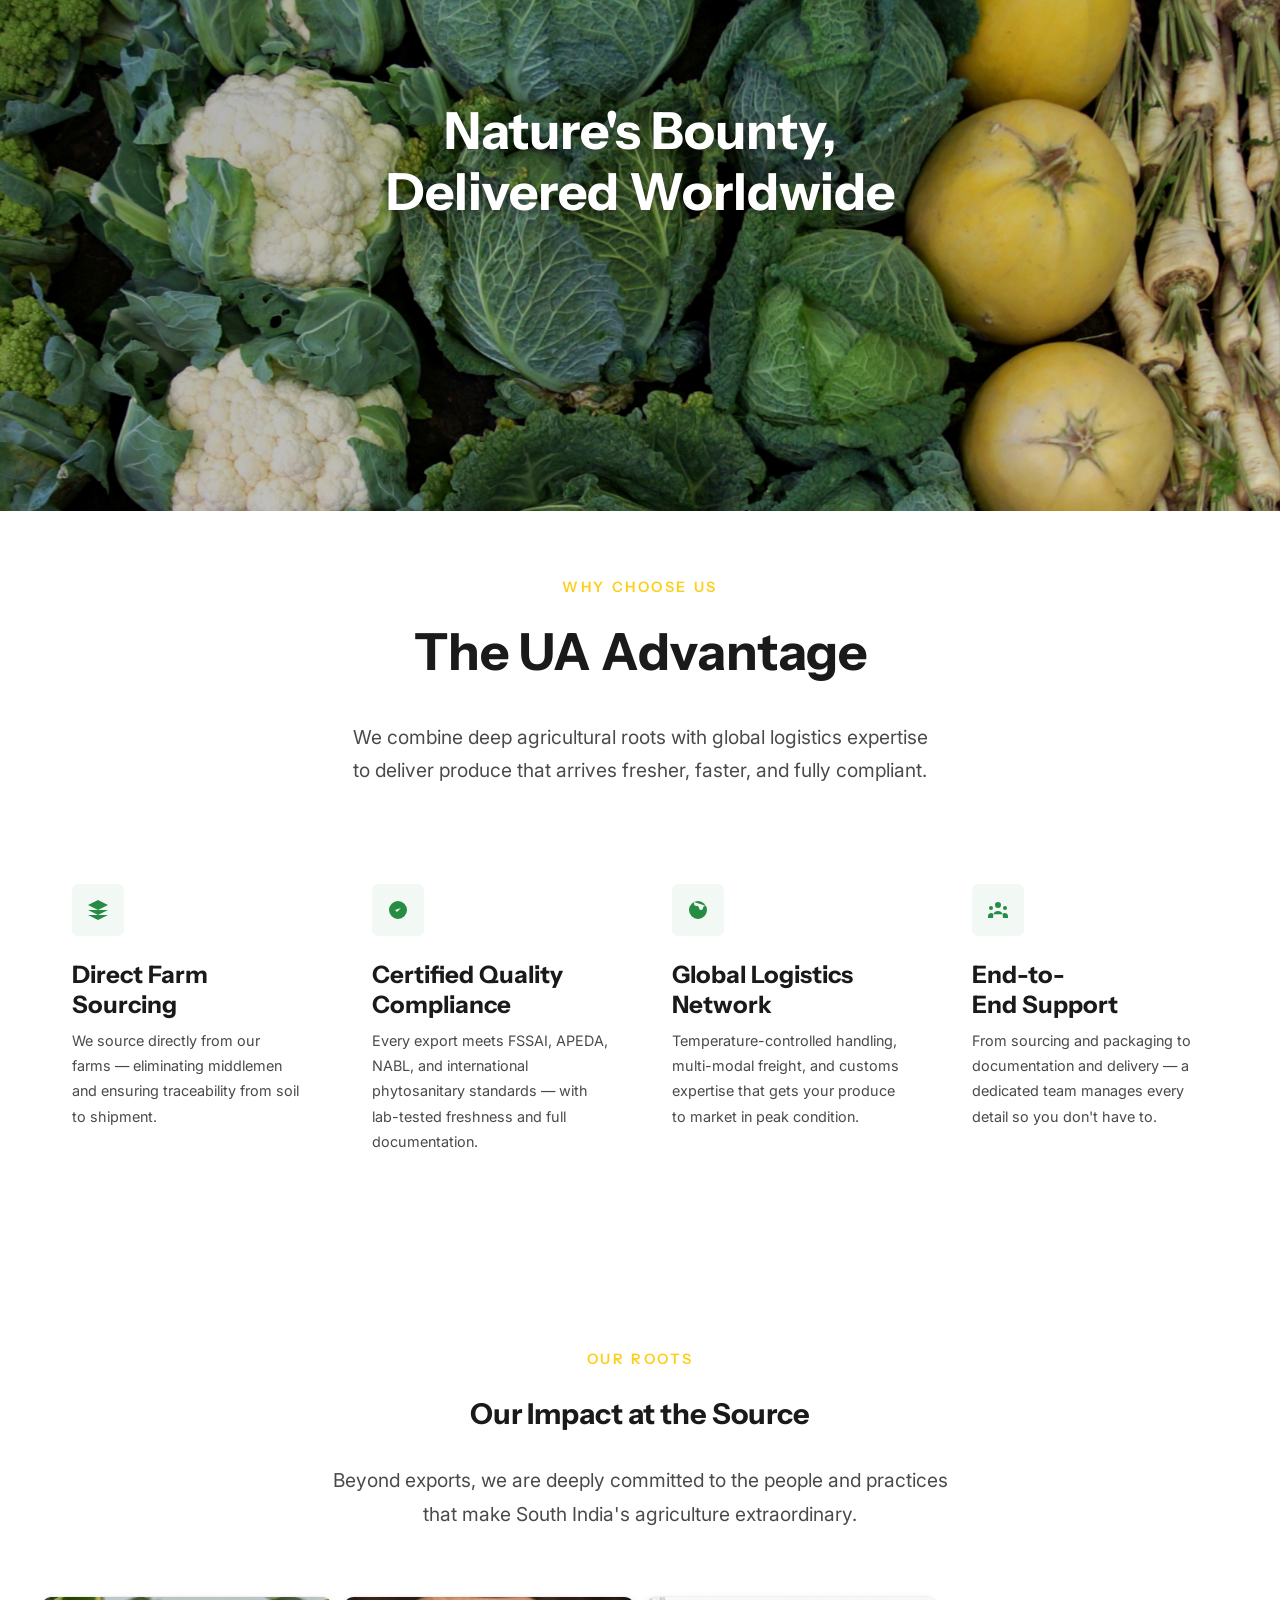
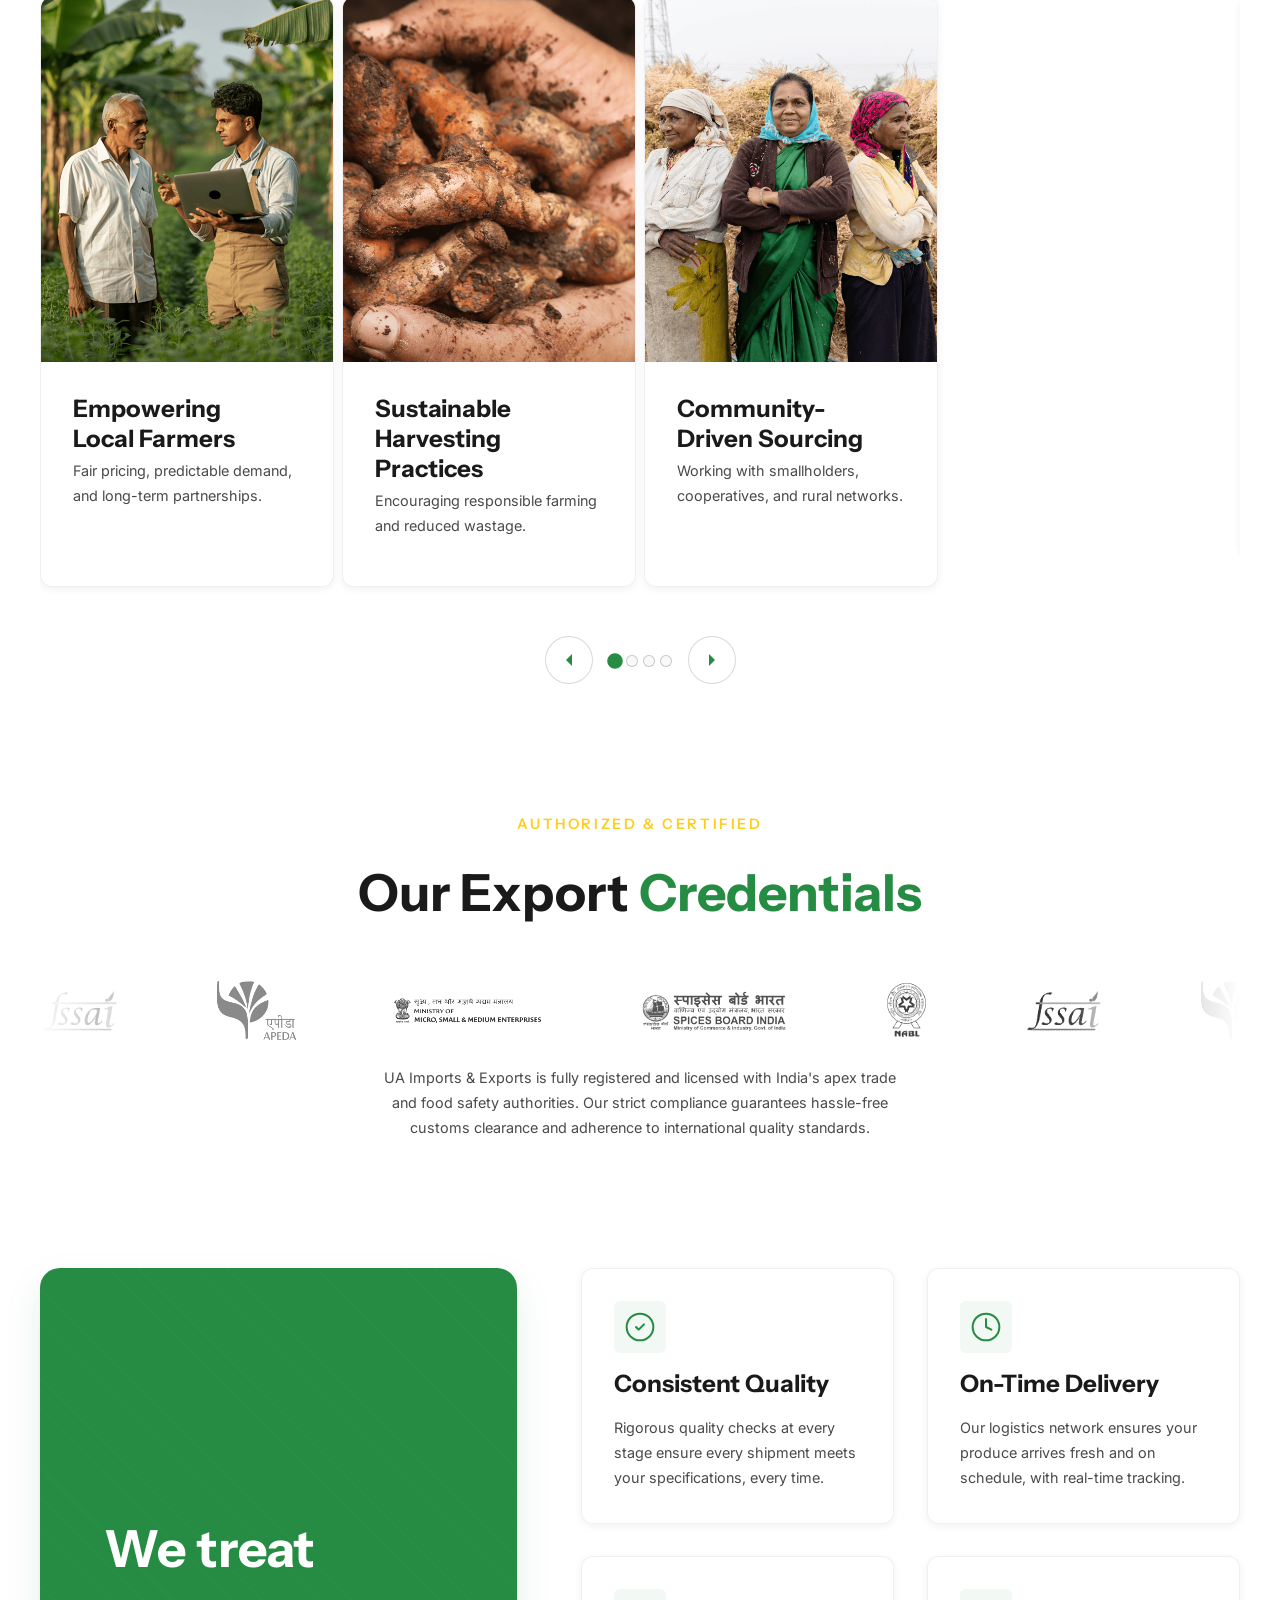
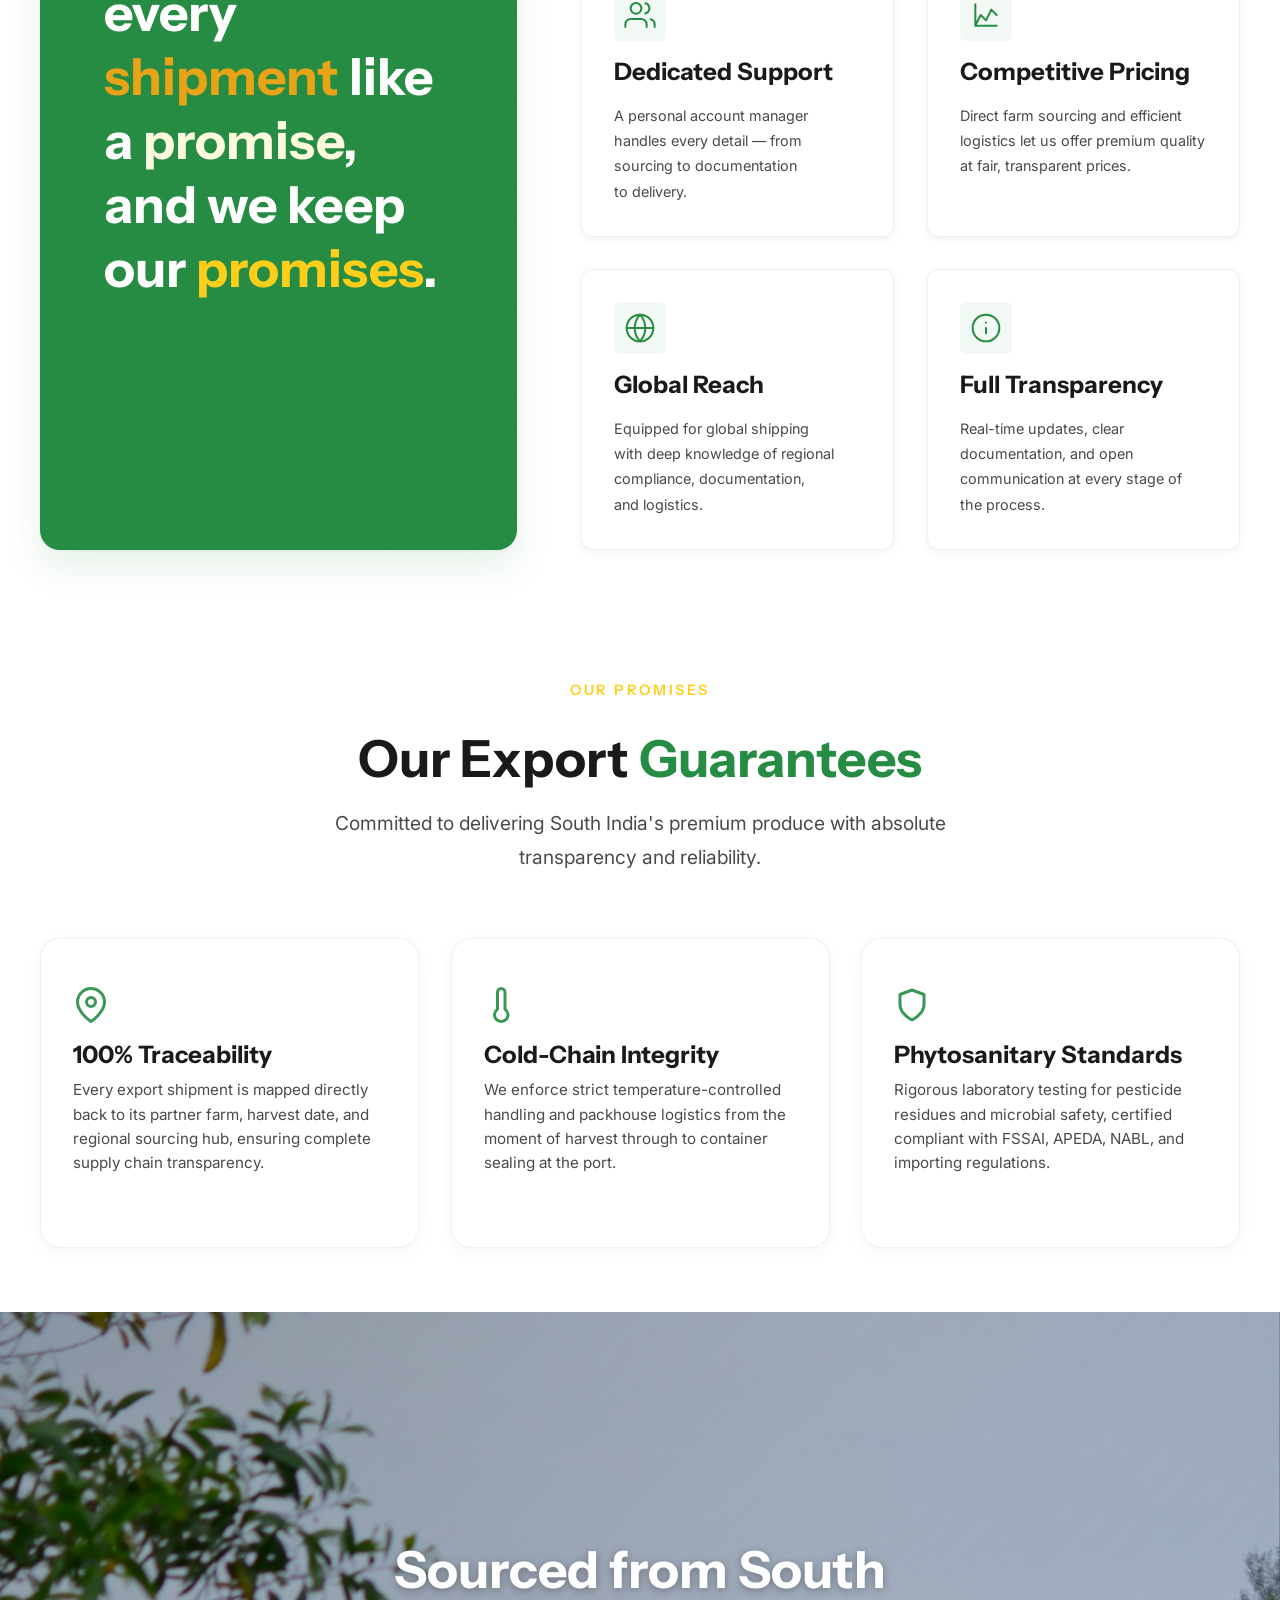
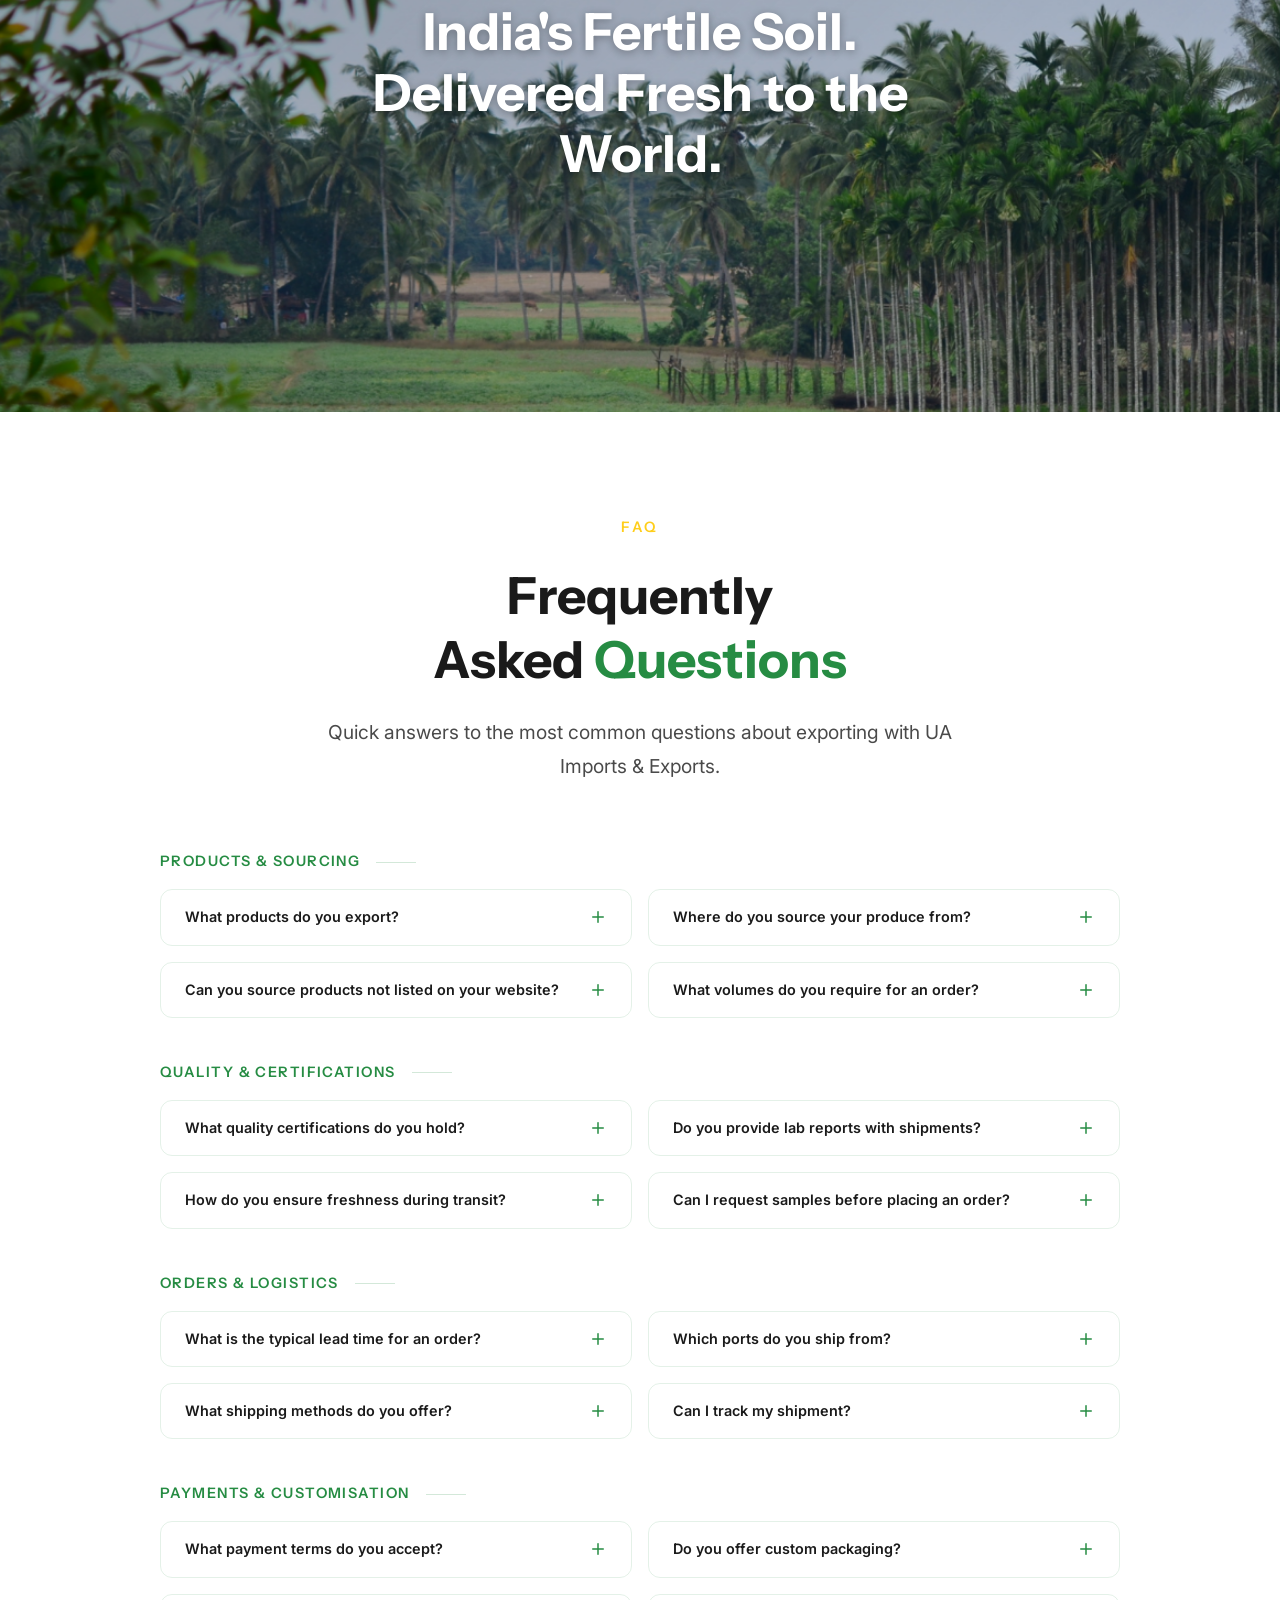
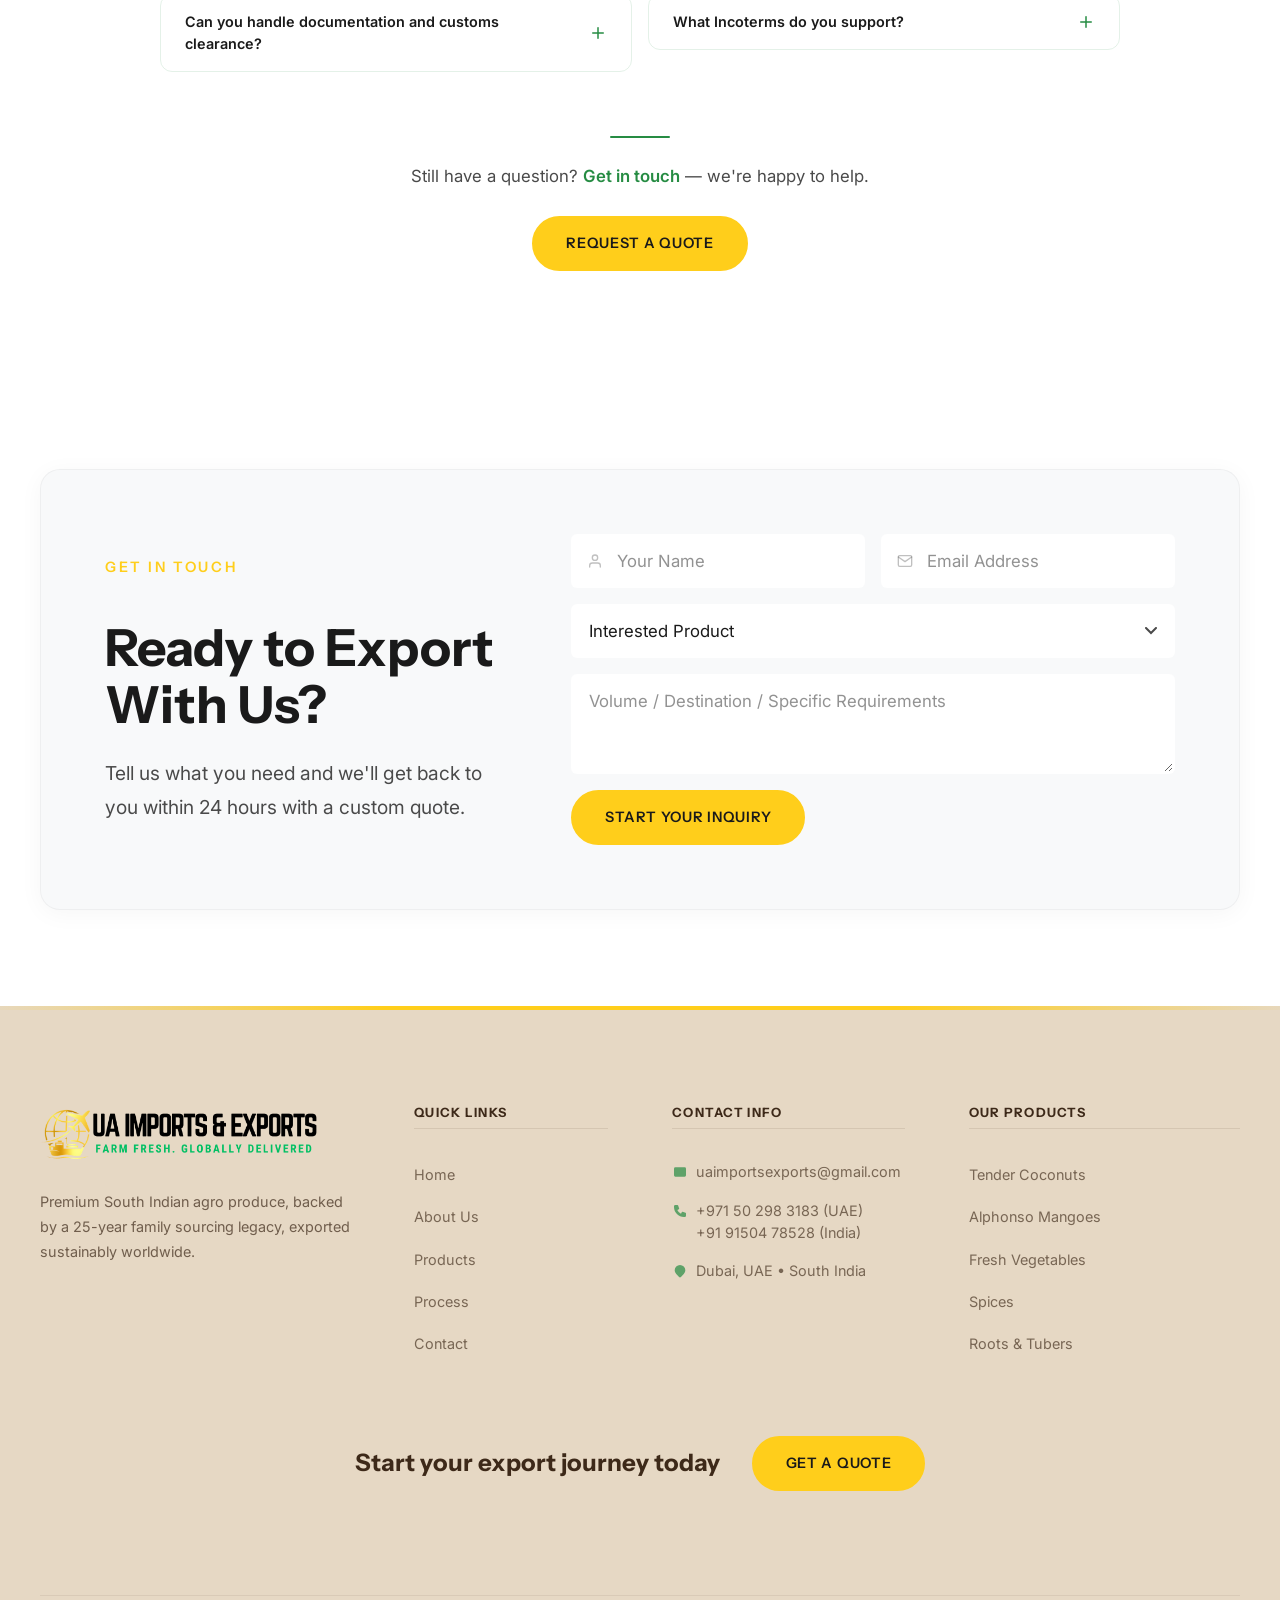
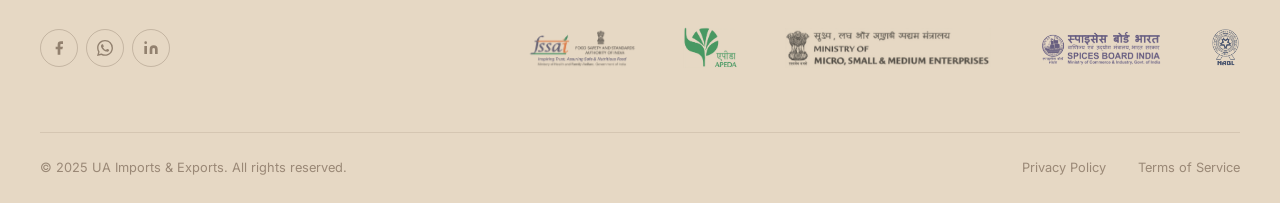
==== commit e25d75df: "Standardize hero image file names across all subpages and update image src references in HTML" ====
--- a/index.html
+++ b/index.html
@@ -16,7 +16,7 @@
   <meta property="og:type" content="website">
   <meta property="og:title" content="UA Imports & Exports — Farm Fresh. Globally Delivered.">
   <meta property="og:description" content="Delivering South India's finest agro produce to the world. FSSAI & APEDA compliant sourcing of Tender Coconuts, Cassava, Mangoes, and more.">
-  <meta property="og:image" content="assets/images/Preview%20Images/index-preview.png">
+  <meta property="og:image" content="https://ua-imports-exports.vercel.app/assets/images/Preview%20Images/index-preview.png">
   <meta property="og:url" content="https://www.uaimportsexports.com">
   <meta property="og:site_name" content="UA Imports & Exports">
 
